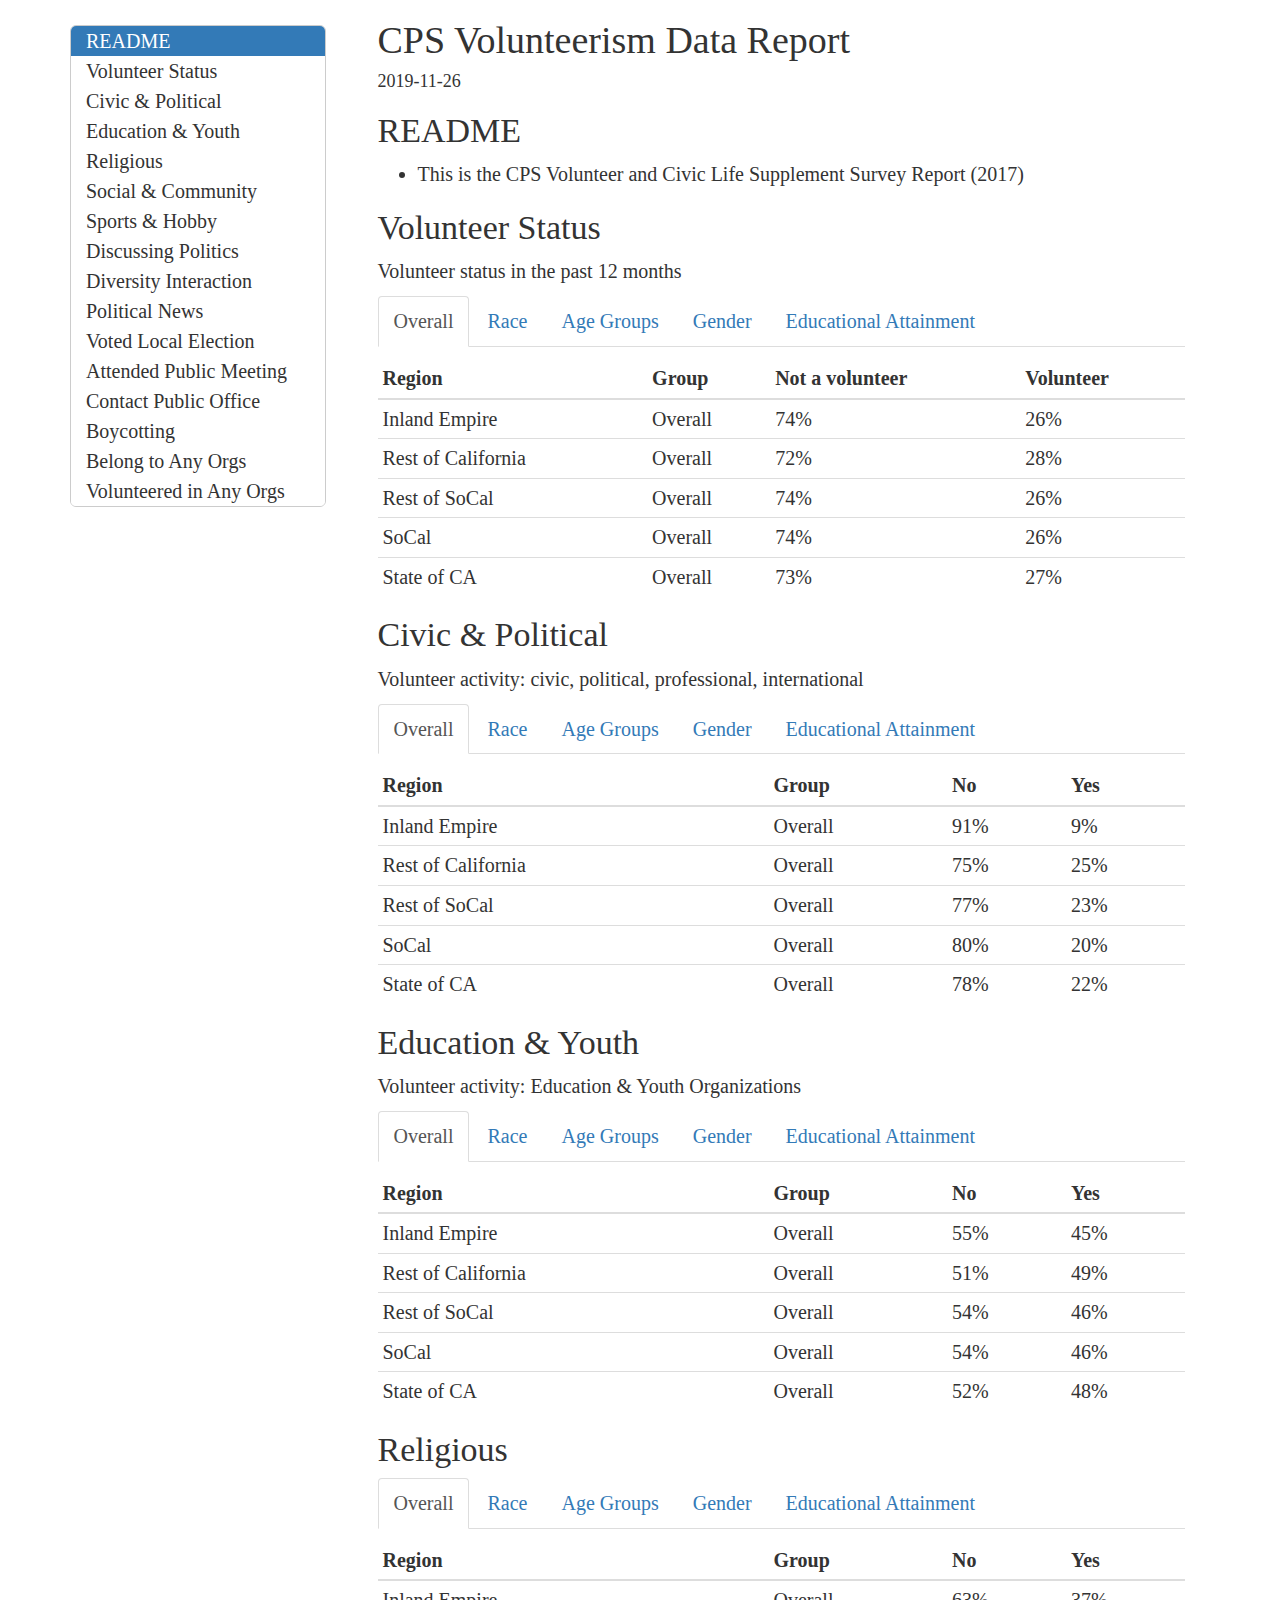
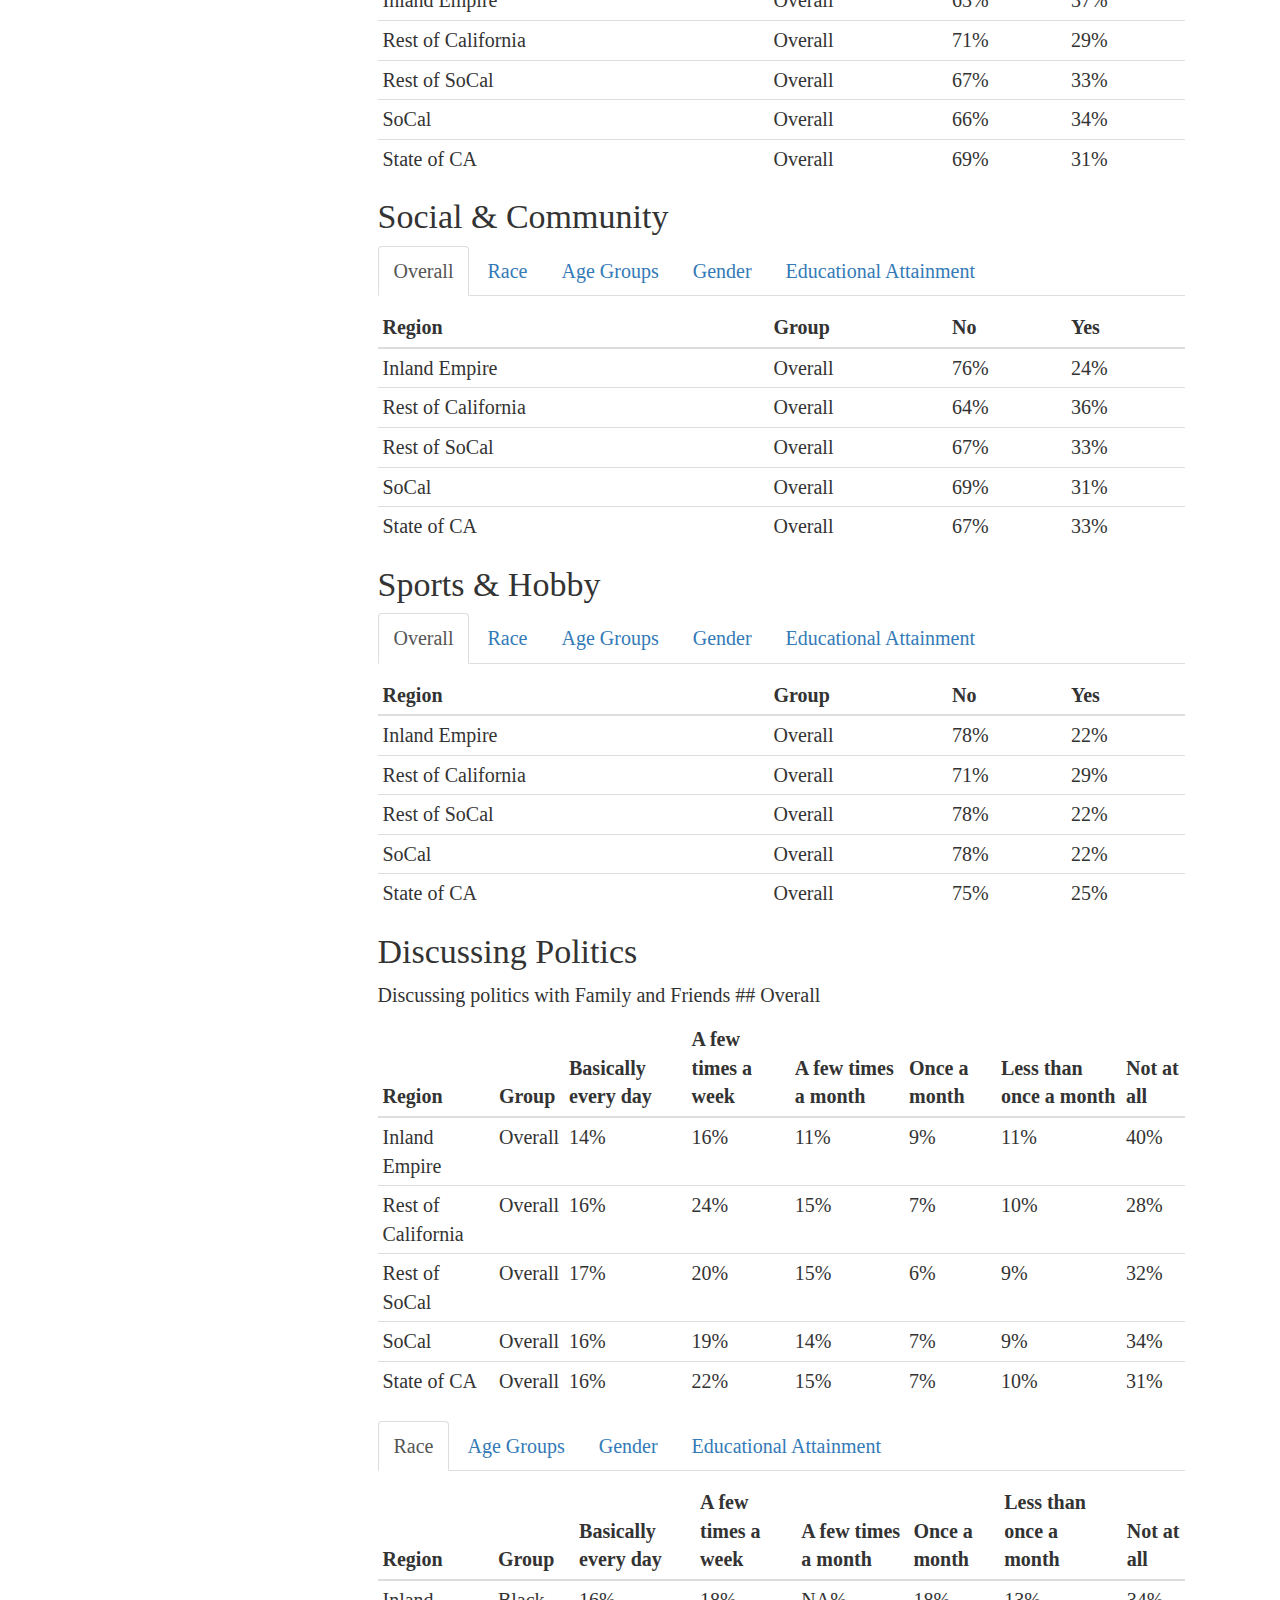
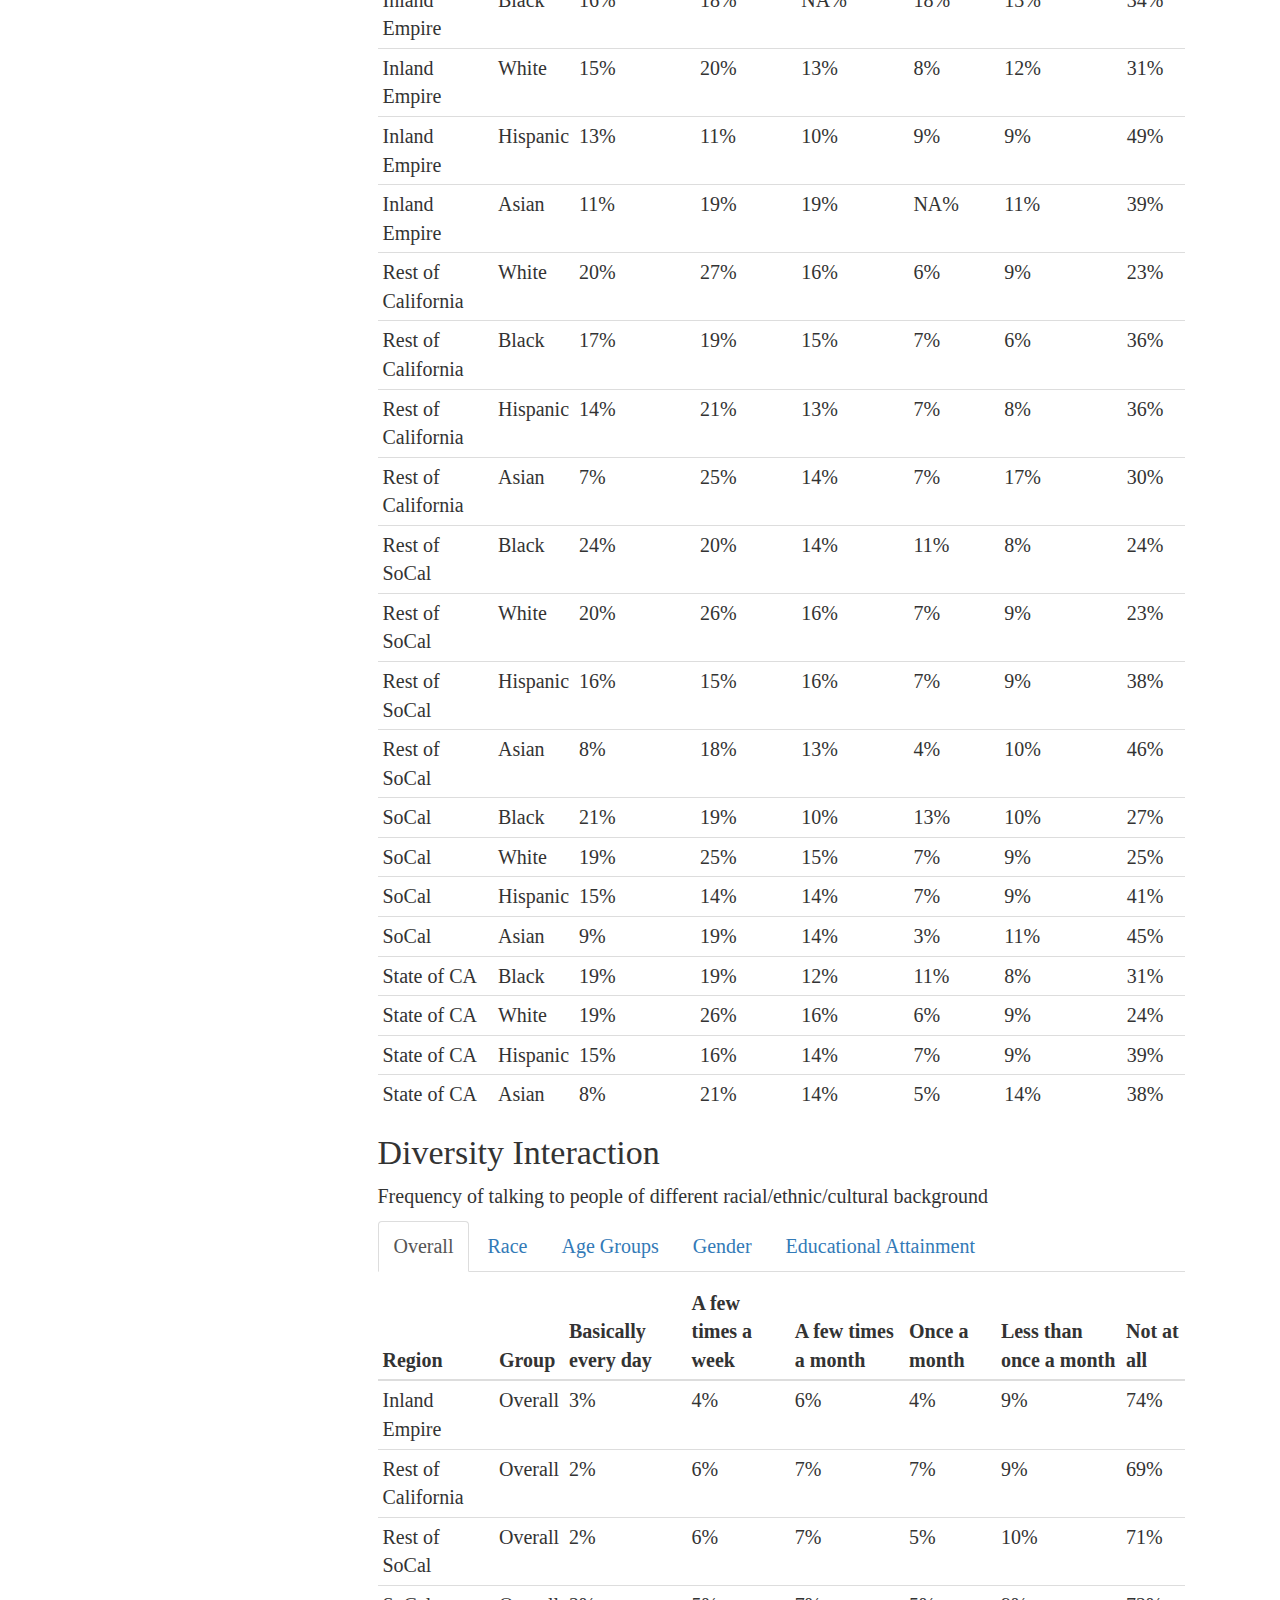
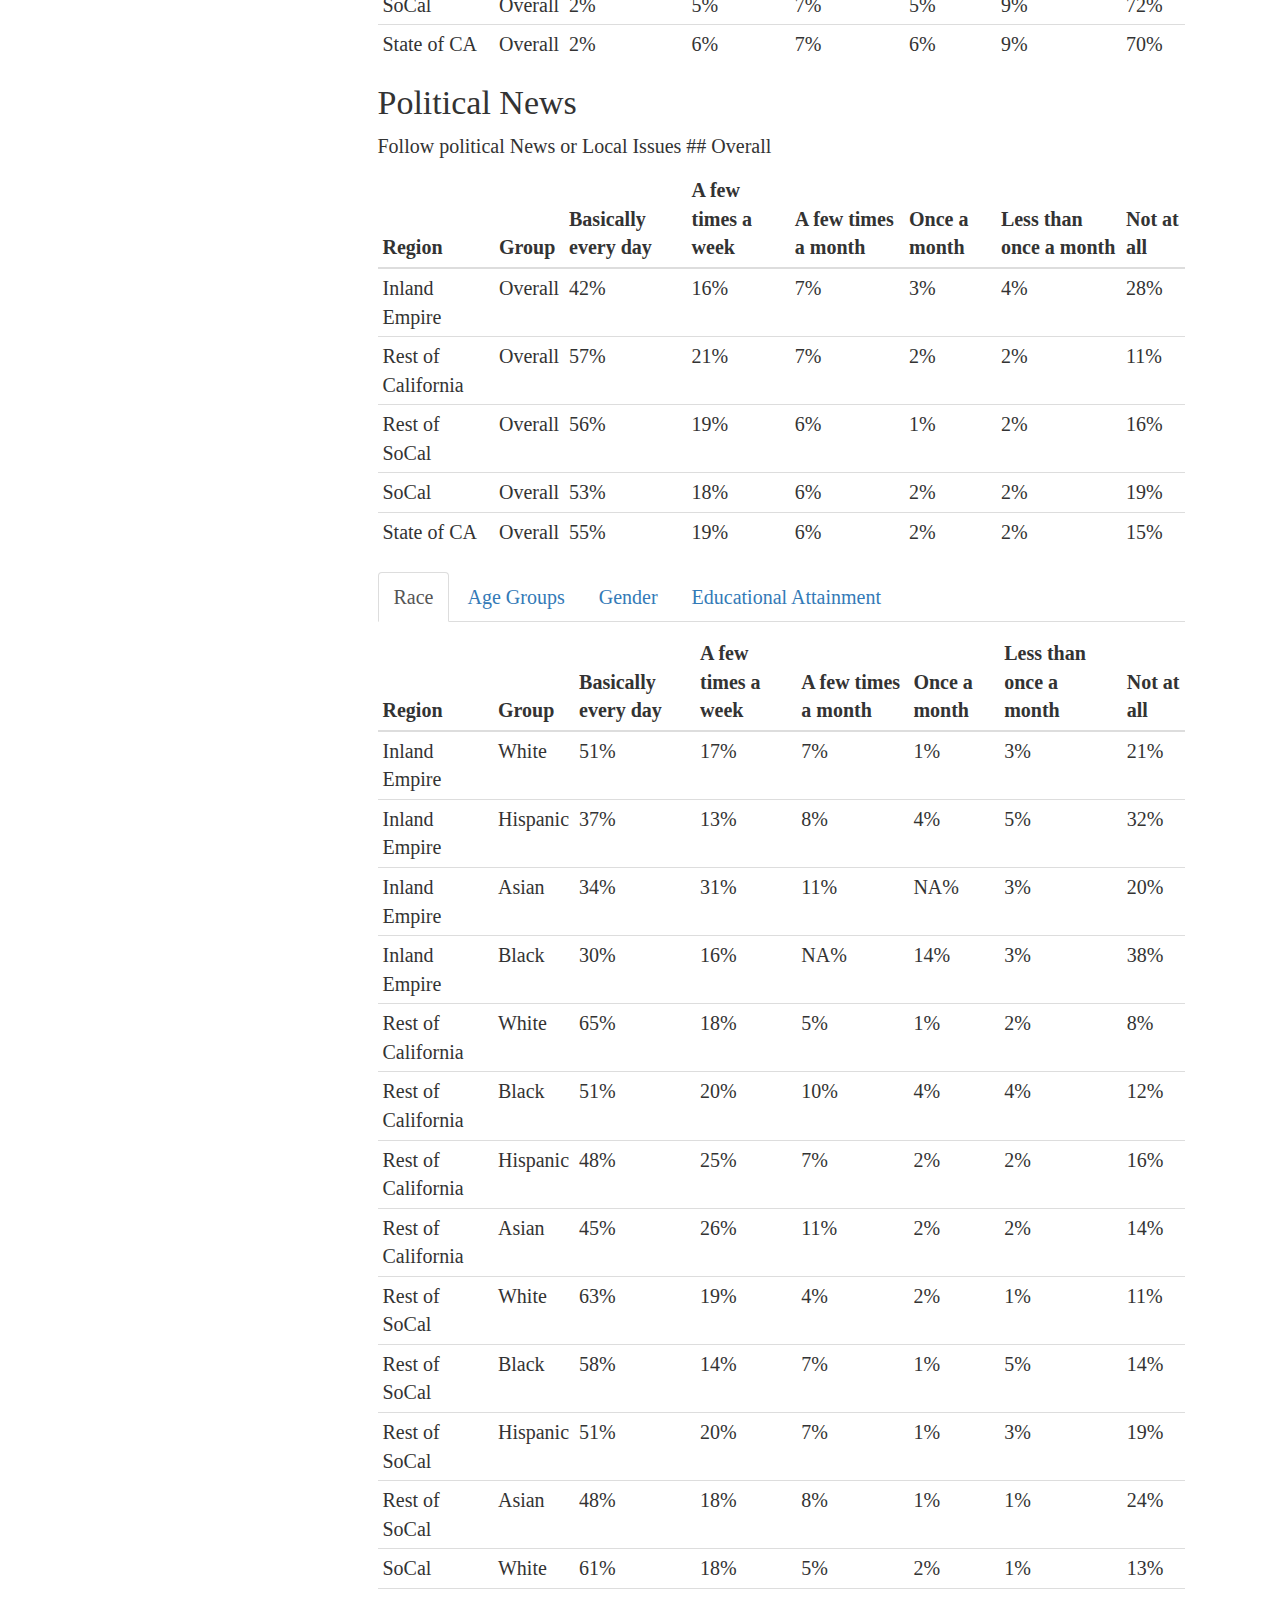
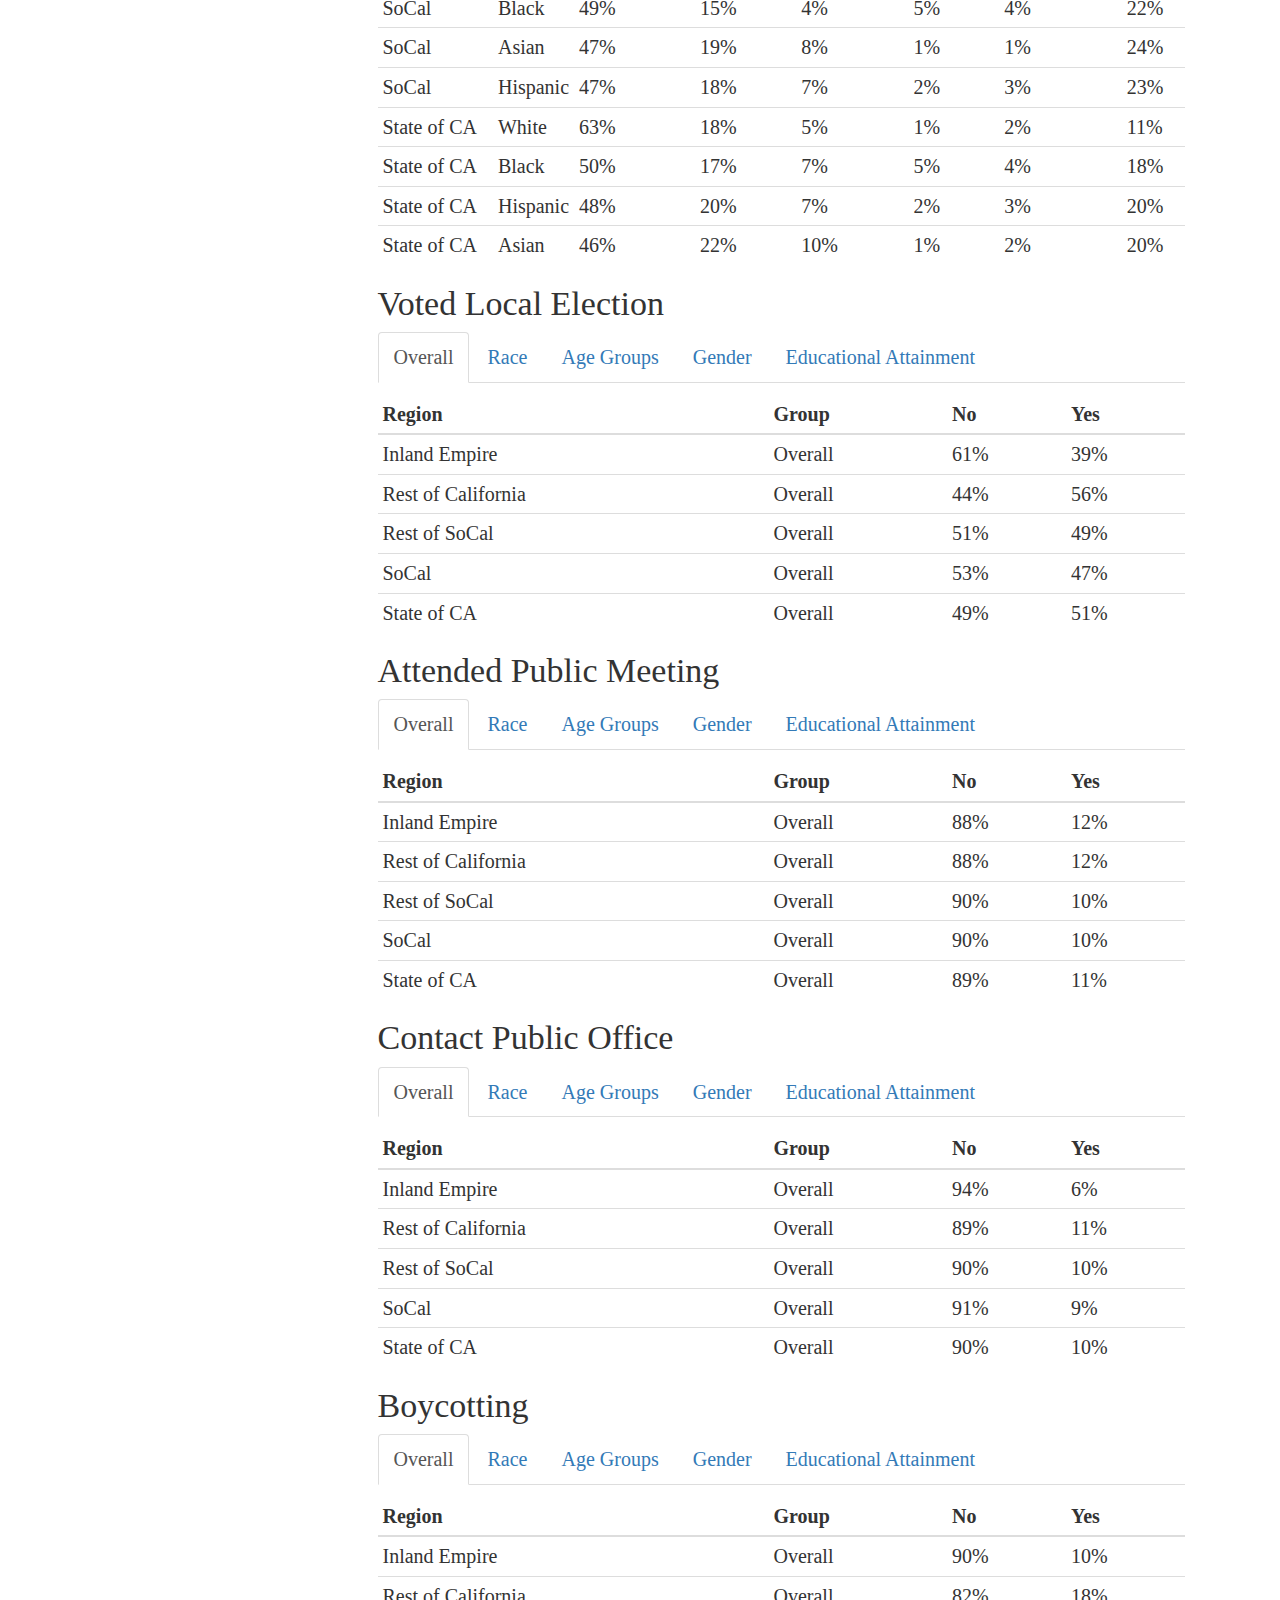
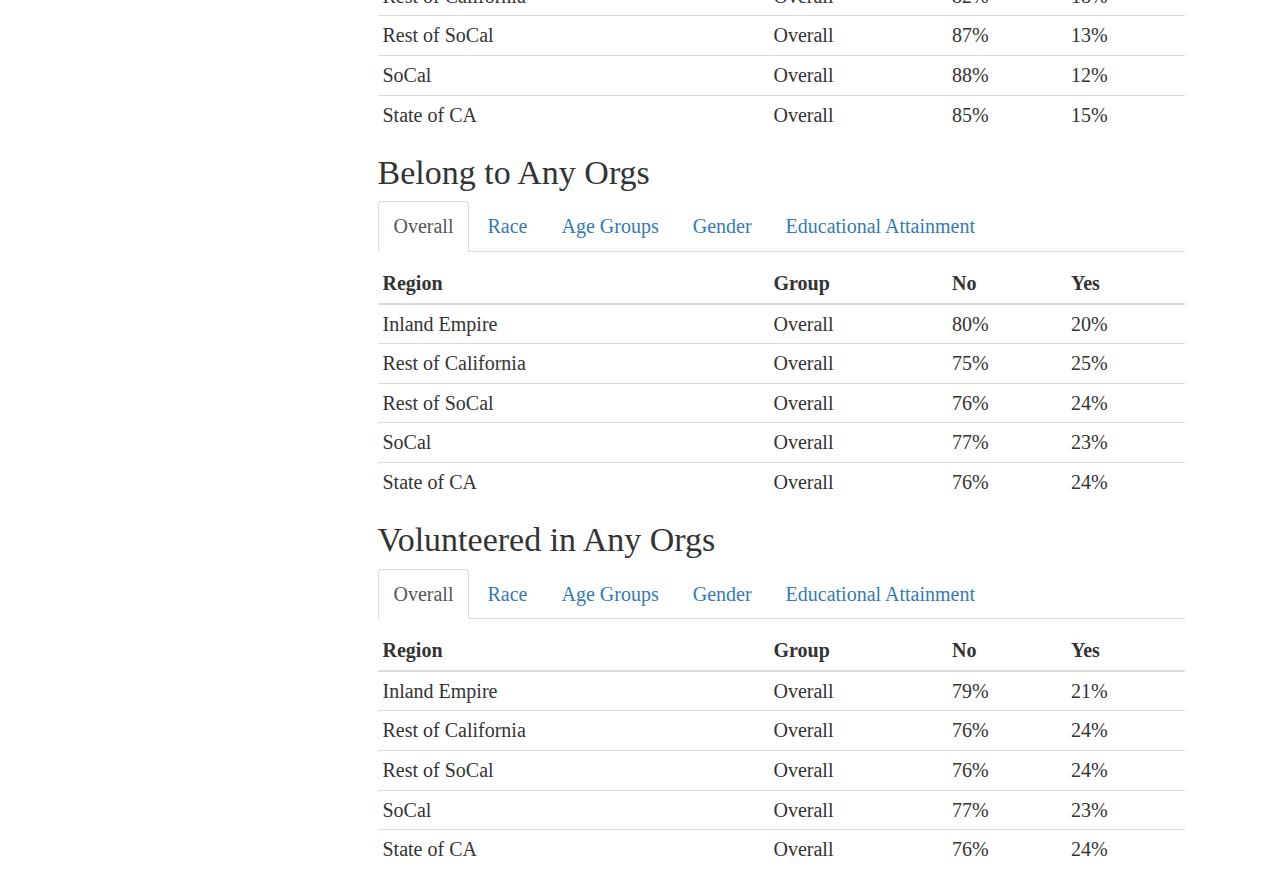
==== index.html @ f60b0f5c "testing to deploy html" ====
<!DOCTYPE html>

<html xmlns="http://www.w3.org/1999/xhtml">

<head>

<meta charset="utf-8" />
<meta http-equiv="Content-Type" content="text/html; charset=utf-8" />
<meta name="generator" content="pandoc" />
<meta http-equiv="X-UA-Compatible" content="IE=EDGE" />



<meta name="date" content="2019-11-26" />

<title>CPS Volunteerism Data Report</title>

<script src="[data-uri]"></script>
<meta name="viewport" content="width=device-width, initial-scale=1" />
<link href="data:text/css;charset=utf-8,html%7Bfont%2Dfamily%3Asans%2Dserif%3B%2Dwebkit%2Dtext%2Dsize%2Dadjust%3A100%25%3B%2Dms%2Dtext%2Dsize%2Dadjust%3A100%25%7Dbody%7Bmargin%3A0%7Darticle%2Caside%2Cdetails%2Cfigcaption%2Cfigure%2Cfooter%2Cheader%2Chgroup%2Cmain%2Cmenu%2Cnav%2Csection%2Csummary%7Bdisplay%3Ablock%7Daudio%2Ccanvas%2Cprogress%2Cvideo%7Bdisplay%3Ainline%2Dblock%3Bvertical%2Dalign%3Abaseline%7Daudio%3Anot%28%5Bcontrols%5D%29%7Bdisplay%3Anone%3Bheight%3A0%7D%5Bhidden%5D%2Ctemplate%7Bdisplay%3Anone%7Da%7Bbackground%2Dcolor%3Atransparent%7Da%3Aactive%2Ca%3Ahover%7Boutline%3A0%7Dabbr%5Btitle%5D%7Bborder%2Dbottom%3A1px%20dotted%7Db%2Cstrong%7Bfont%2Dweight%3A700%7Ddfn%7Bfont%2Dstyle%3Aitalic%7Dh1%7Bmargin%3A%2E67em%200%3Bfont%2Dsize%3A2em%7Dmark%7Bcolor%3A%23000%3Bbackground%3A%23ff0%7Dsmall%7Bfont%2Dsize%3A80%25%7Dsub%2Csup%7Bposition%3Arelative%3Bfont%2Dsize%3A75%25%3Bline%2Dheight%3A0%3Bvertical%2Dalign%3Abaseline%7Dsup%7Btop%3A%2D%2E5em%7Dsub%7Bbottom%3A%2D%2E25em%7Dimg%7Bborder%3A0%7Dsvg%3Anot%28%3Aroot%29%7Boverflow%3Ahidden%7Dfigure%7Bmargin%3A1em%2040px%7Dhr%7Bheight%3A0%3B%2Dwebkit%2Dbox%2Dsizing%3Acontent%2Dbox%3B%2Dmoz%2Dbox%2Dsizing%3Acontent%2Dbox%3Bbox%2Dsizing%3Acontent%2Dbox%7Dpre%7Boverflow%3Aauto%7Dcode%2Ckbd%2Cpre%2Csamp%7Bfont%2Dfamily%3Amonospace%2Cmonospace%3Bfont%2Dsize%3A1em%7Dbutton%2Cinput%2Coptgroup%2Cselect%2Ctextarea%7Bmargin%3A0%3Bfont%3Ainherit%3Bcolor%3Ainherit%7Dbutton%7Boverflow%3Avisible%7Dbutton%2Cselect%7Btext%2Dtransform%3Anone%7Dbutton%2Chtml%20input%5Btype%3Dbutton%5D%2Cinput%5Btype%3Dreset%5D%2Cinput%5Btype%3Dsubmit%5D%7B%2Dwebkit%2Dappearance%3Abutton%3Bcursor%3Apointer%7Dbutton%5Bdisabled%5D%2Chtml%20input%5Bdisabled%5D%7Bcursor%3Adefault%7Dbutton%3A%3A%2Dmoz%2Dfocus%2Dinner%2Cinput%3A%3A%2Dmoz%2Dfocus%2Dinner%7Bpadding%3A0%3Bborder%3A0%7Dinput%7Bline%2Dheight%3Anormal%7Dinput%5Btype%3Dcheckbox%5D%2Cinput%5Btype%3Dradio%5D%7B%2Dwebkit%2Dbox%2Dsizing%3Aborder%2Dbox%3B%2Dmoz%2Dbox%2Dsizing%3Aborder%2Dbox%3Bbox%2Dsizing%3Aborder%2Dbox%3Bpadding%3A0%7Dinput%5Btype%3Dnumber%5D%3A%3A%2Dwebkit%2Dinner%2Dspin%2Dbutton%2Cinput%5Btype%3Dnumber%5D%3A%3A%2Dwebkit%2Douter%2Dspin%2Dbutton%7Bheight%3Aauto%7Dinput%5Btype%3Dsearch%5D%7B%2Dwebkit%2Dbox%2Dsizing%3Acontent%2Dbox%3B%2Dmoz%2Dbox%2Dsizing%3Acontent%2Dbox%3Bbox%2Dsizing%3Acontent%2Dbox%3B%2Dwebkit%2Dappearance%3Atextfield%7Dinput%5Btype%3Dsearch%5D%3A%3A%2Dwebkit%2Dsearch%2Dcancel%2Dbutton%2Cinput%5Btype%3Dsearch%5D%3A%3A%2Dwebkit%2Dsearch%2Ddecoration%7B%2Dwebkit%2Dappearance%3Anone%7Dfieldset%7Bpadding%3A%2E35em%20%2E625em%20%2E75em%3Bmargin%3A0%202px%3Bborder%3A1px%20solid%20silver%7Dlegend%7Bpadding%3A0%3Bborder%3A0%7Dtextarea%7Boverflow%3Aauto%7Doptgroup%7Bfont%2Dweight%3A700%7Dtable%7Bborder%2Dspacing%3A0%3Bborder%2Dcollapse%3Acollapse%7Dtd%2Cth%7Bpadding%3A0%7D%40media%20print%7B%2A%2C%3Aafter%2C%3Abefore%7Bcolor%3A%23000%21important%3Btext%2Dshadow%3Anone%21important%3Bbackground%3A0%200%21important%3B%2Dwebkit%2Dbox%2Dshadow%3Anone%21important%3Bbox%2Dshadow%3Anone%21important%7Da%2Ca%3Avisited%7Btext%2Ddecoration%3Aunderline%7Da%5Bhref%5D%3Aafter%7Bcontent%3A%22%20%28%22%20attr%28href%29%20%22%29%22%7Dabbr%5Btitle%5D%3Aafter%7Bcontent%3A%22%20%28%22%20attr%28title%29%20%22%29%22%7Da%5Bhref%5E%3D%22javascript%3A%22%5D%3Aafter%2Ca%5Bhref%5E%3D%22%23%22%5D%3Aafter%7Bcontent%3A%22%22%7Dblockquote%2Cpre%7Bborder%3A1px%20solid%20%23999%3Bpage%2Dbreak%2Dinside%3Aavoid%7Dthead%7Bdisplay%3Atable%2Dheader%2Dgroup%7Dimg%2Ctr%7Bpage%2Dbreak%2Dinside%3Aavoid%7Dimg%7Bmax%2Dwidth%3A100%25%21important%7Dh2%2Ch3%2Cp%7Borphans%3A3%3Bwidows%3A3%7Dh2%2Ch3%7Bpage%2Dbreak%2Dafter%3Aavoid%7D%2Enavbar%7Bdisplay%3Anone%7D%2Ebtn%3E%2Ecaret%2C%2Edropup%3E%2Ebtn%3E%2Ecaret%7Bborder%2Dtop%2Dcolor%3A%23000%21important%7D%2Elabel%7Bborder%3A1px%20solid%20%23000%7D%2Etable%7Bborder%2Dcollapse%3Acollapse%21important%7D%2Etable%20td%2C%2Etable%20th%7Bbackground%2Dcolor%3A%23fff%21important%7D%2Etable%2Dbordered%20td%2C%2Etable%2Dbordered%20th%7Bborder%3A1px%20solid%20%23ddd%21important%7D%7D%40font%2Dface%7Bfont%2Dfamily%3A%27Glyphicons%20Halflings%27%3Bsrc%3Aurl%28data%3Aapplication%2Fvnd%2Ems%2Dfontobject%3Bbase64%2Cn04AAEFNAAACAAIABAAAAAAABQAAAAAAAAABAJABAAAEAExQAAAAAAAAAAIAAAAAAAAAAAEAAAAAAAAAJxJ%[base64]%2FSEdmjKHUbyow8ATBE40IvWA3vTu8LiABDQ%2BpexwUMcm1SMnNryctQSiI1K5ZnbOlXKmnVV5YvRe6RnNMFNCOs1KNVpn6yZhCJkRtVRNzEufeIq7HgSrcx4S8h%2Fv4vnrrKc6oCNxmSk2uKlZQHBii6iKFoH0746ThvkO1kJHlxjrkxs%2BLWORaDQBEtiYJIR5IB9Bi1UyL4Rmr0BNigNkMzlKQmnofBHviqVzUxwdMb3NdCn69hy%2BpRYVKGVS%2F1tnsqv4LL7wCCPZZAZPT4aCShHjHJVNuXbmMrY5LeQaGnvAkXlVrJgKRAUdFjrWEah9XebPeQMj7KS7DIBAFt8ycgC5PLGUOHSE3ErGZCiViNLL5ZARfywnCoZaKQCu6NuFX42AEeKtKUGnr%2FCm2Cy8tpFhBPMW5Fxi4Qm4TkDWh4IWFDClhU2hRWosUWqcKLlgyXB%2BlSHaWaHiWlBAR8SeSgSPCQxdVQgzUixWKSTrIQEbU94viDctkvX%2BVSjJuUmV8L4CXShI11esnp0pjWNZIyxKHS4wVQ2ime1P4RnhvGw0aDN1OLAXGERsB7buFpFGGBAre4QEQR0HOIO5oYH305G%2BKspT%2FFupEGGafCCwxSe6ZUa%2B073rXHnNdVXE6eWvibUS27XtRzkH838mYLMBmYysZTM0EM3A1fbpCBYFccN1B%2FEnCYu%2FTgCGmr7bMh8GfYL%2BBfcLvB0gRagC09w9elfldaIy%2FhNCBLRgBgtCC7jAF63wLSMAfbfAlEggYU0bUA7ACCJmTDpEmJtI78w4%2FBO7dN7JR7J7ZvbYaUbaILSQsRBiF3HGk5fEg6p9unwLvn98r%2BvnsV%2B372uf1xBLq4qU%2F45fTuqaAP%2BpssmCCCTF0mhEow8ZXZOS8D7Q85JsxZ%2BAzok7B7O%2Ff6J8AzYBySZQB%2FQHYUSA%2BEeQhEWiS6AIQzgcsDiER4MjgMBAWDV4AgQ3g1eBgIdweCQmCjJEMkJ%2BPKRWyFHHmg1Wi%2F6xzUgA0LREoKJChwnQa9B%2B5RQZRB3IlBlkAnxyQNaANwHMowzlYSMCBgnbpzvqpl0iTJNCQidDI9ZrSYNIRBhHtUa5YHMHxyGEik9hDE0AKj72AbTCaxtHPUaKZdAZSnQTyjGqGLsmBStCejApUhg4uBMU6mATujEl%2BKdDPbI6Ag4vLr%2BhjY6lbjBeoLKnZl0UZgRX8gTySOeynZVz1wOq7e1hFGYIq%2BMhrGxDLak0PrwYzSXtcuyhXEhwOYofiW%2BEcI%2Fjw8P6IY6ed%2BetAbuqKp5QIapT77LnAe505lMuqL79a0ut4rWexzFttsOsLDy7zvtQzcq3U1qabe7tB0wHWVXji%2BzDbo8x8HyIRUbXnwUcklFv51fvTymiV%2BMXLSmGH9d9%2BaXpD5X6lao41anWGig7IwIdnoBY2ht%2FpO9mClLo4NdXHAsefqWUKlXJkbqPOFhMoR4aiA1BXqhRNbB2Xwi%2B7u%2FjpAoOpKJ0UX24EsrzMfHXViakCNcKjBxuQX8BO0ZqjJ3xXzf%2B61t2VXOSgJ8xu65QKgtN6FibPmPYsXbJRHHqbgATcSZxBqGiDiU4NNNsYBsKD0MIP%2FOfKnlk%2FLkaid%[base64]%2FgFtuW0wR4cgd%2BZKesSV7QkNE2kw6AV4hoIuC02LGmTomyf8PiO6CZzOTLTPQ%2BHW06H%2Btx%2BbQ8LmDYg1pTFrp2oJXgkZTyeRJZM0C8aE2LpFrNVDuhARsN543%2FFV6klQ6Tv1OoZGXLv0igKrl%2FCmJxRmX7JJbJ998VSIPQRyDBICzl4JJlYHbdql30NvYcOuZ7a10uWRrgoieOdgIm4rlq6vNOQBuqESLbXG5lzdJGHw2m0sDYmODXbYGTfSTGRKpssTO95fothJCjUGQgEL4yKoGAF%2F0SrpUDNn8CBgBcSDQByAeNkCXp4S4Ro2Xh4OeaGRgR66PVOsU8bc6TR5%[base64]%2F1SgRCJ1dk4UdBT7OoyuNgLs0oCd8RnrEIb6QdMxT2QjD4zMrJkfgx5aDMcA4orsTtKCqWb%2FVeyceqa5OGSmB28YwH4rFbkQaLoUN8OQQYnD3w2eXpI4ScQfbCUZiJ4yMOIKLyyTc7BQ4uXUw6Ee6%2FxM%2B4Y67ngNBknxIPwuppgIhFcwJyr6EIj%2BLzNj%2FmfR2vhhRlx0BILZoAYruF0caWQ7YxO66UmeguDREAFHYuC7HJviRgVO6ruJH59h%2FC%2FPkgSle8xNzZJULLWq9JMDTE2fjGE146a1Us6PZDGYle6ldWRqn%2FpdpgHKNGrGIdkRK%2BKPETT9nKT6kLyDI8xd9A1FgWmXWRAIHwZ37WyZHOVyCadJEmMVz0MadMjDrPho%2BEIochkVC2xgGiwwsQ6DMv2P7UXqT4x7CdcYGId2BJQQa85EQKmCmwcRejQ9Bm4oATENFPkxPXILHpMPUyWTI5rjNOsIlmEeMbcOCEqInpXACYQ9DDxmFo9vcmsDblcMtg4tqBerNngkIKaFJmrQAPnq1dEzsMXcwjcHdfdCibcAxxA%2Bq%2Fj9m3LM%2FO7WJka4tSidVCjsvo2lQ%2F2ewyoYyXwAYyr2PlRoR5MpgVmSUIrM3PQxXPbgjBOaDQFIyFMJvx3Pc5RSYj12ySVF9fwFPQu2e2KWVoL9q3Ayv3IzpGHUdvdPdrNUdicjsTQ2ISy7QU3DrEytIjvbzJnAkmANXjAFERA0MUoPF3%2F5KFmW14bBNOhwircYgMqoDpUMcDtCmBE82QM2YtdjVLB4kBuKho%2FbcwQdeboqfQartuU3CsCf%2BcXkgYAqp%2F0Ee3RorAZt0AvvOCSI4JICIlGlsV0bsSid%2FNIEALAAzb6HAgyWHBps6xAOwkJIGcB82CxRQq4sJf3FzA70A%2BTRqcqjEMETCoez3mkPcpnoALs0ugJY8kQwrC%[base64]%2FWDHA60cYFaI%2FPjpzquUqdaYGcIq%2BmLez3WLFFCtNBN2QJcrlcoELgiPku5R5dSlJFaCEqEZle1AQzAKC%2B1SotMcBNyQUFuRHRF6OlimSBgjZeTBCwLyc6A%2BP%2FoFRchXTz5ADknYJHxzrJ5pGuIKRQISU6WyKTBBjD8WozmVYWIsto1AS5rxzKlvJu4E%2FvwOiKxRtCWsDM%2BeTHUrmwrCK5BIfMzGkD%2B0Fk5LzBs0jMYXktNDblB06LMNJ09U8pzSLmo14MS0OMjcdrZ31pyQqxJJpRImlSvfYAK8inkYU52QY2FPEVsjoWewpwhRp5yAuNpkqhdb7ku9Seefl2D0B8SMTFD90xi4CSOwwZy9IKkpMtI3FmFUg3%2FkFutpQGNc3pCR7gvC4sgwbupDu3DyEN%2BW6YGLNM21jpB49irxy9BSlHrVDlnihGKHwPrbVFtc%2Bh1rVQKZduxIyojccZIIcOCmhEnC7UkY68WXKQgLi2JCDQkQWJRQuk60hZp0D3rtCTINSeY9Ej2kIKYfGxwOs4j9qMM7fYZiipzgcf7TamnehqdhsiMiCawXnz4xAbyCkLAx5EGbo3Ax1u3dUIKnTxIaxwQTHehPl3V491H0%2BbC5zgpGz7Io%2BmjdhKlPJ01EeMpM7UsRJMi1nGjmJg35i6bQBAAxjO%2FENJubU2mg3ONySEoWklCwdABETcs7ck3jgiuU9pcKKpbgn%2B3YlzV1FzIkB6pmEDOSSyDfPPlQskznctFji0kpgZjW5RZe6x9kYT4KJcXg0bNiCyif%2BpZACCyRMmYsfiKmN9tSO65F0R2OO6ytlEhY5Sj6uRKfFxw0ijJaAx%2Fk3QgnAFSq27%2F2i4GEBA%2BUvTJKK%2F9eISNvG46Em5RZfjTYLdeD8kdXHyrwId%2FDQZUaMCY4gGbke2C8vfjgV%2FY9kkRQOJIn%2FxM9INZSpiBnqX0Q9GlQPpPKAyO5y%2BW5NMPSRdBCUlmuxl40ZfMCnf2Cp044uI9WLFtCi4YVxKjuRCOBWIb4XbIsGdbo4qtMQnNOQz4XDSui7W%2FN6l54qOynCqD3DpWQ%2BmpD7C40D8BZEWGJX3tlAaZBMj1yjvDYKwCJBa201u6nBKE5UE%2B7QSEhCwrXfbRZylAaAkplhBWX50dumrElePyNMRYUrC99UmcSSNgImhFhDI4BXjMtiqkgizUGCrZ8iwFxU6fQ8GEHCFdLewwxYWxgScAYMdMLmcZR6b7rZl95eQVDGVoUKcRMM1ixXQtXNkBETZkVVPg8LoSrdetHzkuM7DjZRHP02tCxA1fmkXKF3VzfN1pc1cv%2F8lbTIkkYpqKM9VOhp65ktYk%2BQ46myFWBapDfyWUCnsnI00QTBQmuFjMZTcd0V2NQ768Fhpby04k2IzNR1wKabuGJqYWwSly6ocMFGTeeI%2BejsWDYgEvr66QgqdcIbFYDNgsm0x9UHY6SCd5%2B7tpsLpKdvhahIDyYmEJQCqMqtCF6UlrE5GXRmbu%[base64]%2FiOmsLtHSWNUWEGk9hScMPShasUA1AcHOtRZlqMeQ0OzYS9vQvYUjOLrzP07BUAFikcJNMi7gIxEw4pL1G54TcmmmoAQ5s7TGWErJZ2Io4yQ0ljRYhL8H5e62oDtLF8aDpnIvZ5R3GWJyAugdiiJW9hQAVTsnCBHhwu7rkBlBX6r3b7ejEY0k5GGeyKv66v%2B6dg7mcJTrWHbtMywbedYqCQ0FPwoytmSWsL8WTtChZCKKzEF7vP6De4x2BJkkniMgSdWhbeBSLtJZR9CTHetK1xb34AYIJ37OegYIoPVbXgJ%2FqDQK%2BbfCtxQRVKQu77WzOoM6SGL7MaZwCGJVk46aImai9fmam%2BWpHG%2B0BtQPWUgZ7RIAlPq6lkECUhZQ2gqWkMYKcYMYaIc4gYCDFHYa2d1nzp3%2BJ1eCBay8IYZ0wQRKGAqvCuZ%2FUgbQPyllosq%2BXtfKIZOzmeJqRazpmmoP%2F76YfkjzV2NlXTDSBYB04SVlNQsFTbGPk1t%2FI4Jktu0XSgifO2ozFOiwd%2F0SssJDn0dn4xqk4GDTTKX73%2FwQyBLdqgJ%2BWx6AQaba3BA9CKEzjtQYIfAsiYamapq80LAamYjinlKXUkxdpIDk0puXUEYzSalfRibAeDAKpNiqQ0FTwoxuGYzRnisyTotdVTclis1LHRQCy%2FqqL8oUaQzWRxilq5Mi0IJGtMY02cGLD69vGjkj3p6pGePKI8bkBv5evq8SjjyU04vJR2cQXQwSJyoinDsUJHCQ50jrFTT7yRdbdYQMB3MYCb6uBzJ9ewhXYPAIZSXfeEQBZZ3GPN3Nbhh%2FwkvAJLXnQMdi5NYYZ5GHE400GS5rXkOZSQsdZgIbzRnF9ueLnsfQ47wHAsirITnTlkCcuWWIUhJSbpM3wWhXNHvt2xUsKKMpdBSbJnBMcihkoDqAd1Zml%2FR4yrzow1Q2A5G%2Bkzo%2FRhRxQS2lCSDRV8LlYLBOOoo1bF4jwJAwKMK1tWLHlu9i0j4Ig8qVm6wE1DxXwAwQwsaBWUg2pOOol2dHxyt6npwJEdLDDVYyRc2D0HbcbLUJQj8gPevQBUBOUHXPrsAPBERICpnYESeu2OHotpXQxRGlCCtLdIsu23MhZVEoJg8Qumj%2FUMMc34IBqTKLDTp76WzL%2FdMjCxK7MjhiGjeYAC%2Fkj%2FjY%2FRde7hpSM1xChrog6yZ7OWTuD56xBJnGFE%2BpT2ElSyCnJcwVzCjkqeNLfMEJqKW0G7OFIp0G%2B9mh50I9o8k1tpCY0xYqFNIALgIfc2me4n1bmJnRZ89oepgLPT0NTMLNZsvSCZAc3TXaNB07vail36%2FdBySis4m9%2FDR8izaLJW6bWCkVgm5T%2Bius3ZXq4xI%2BGnbveLbdRwF2mNtsrE0JjYc1AXknCOrLSu7Te%2Fr4dPYMCl5qtiHNTn%2BTPbh1jCBHH%2BdMJNhwNgs3nT%2BOhQoQ0vYif56BMG6WowAcHR3DjQolxLzyVekHj00PBAaW7IIAF1EF%2BuRIWyXjQMAs2chdpaKPNaB%2BkSezYt0%2BCA04sOg5vx8Fr7Ofa9sUv87h7SLAUFSzbetCCZ9pmyLt6l6%2FTzoA1%2FZBG9bIUVHLAbi%2FkdBFgYGyGwRQGBpkqCEg2ah9UD6EedEcEL3j4y0BQQCiExEnocA3SZboh%2Bepgd3YsOkHskZwPuQ5OoyA0fTA5AXrHcUOQF%2BzkJHIA7PwCDk1gGVmGUZSSoPhNf%2BTklauz98QofOlCIQ%2FtCD4dosHYPqtPCXB3agggQQIqQJsSkB%2Bqn0rkQ1toJjON%2FOtCIB9RYv3PqRA4C4U68ZMlZn6BdgEvi2ziU%2BTQ6NIw3ej%2BAtDwMGEZk7e2IjxUWKdAxyaw9OCwSmeADTPPleyk6UhGDNXQb%2B%2BW6Uk4q6F7%2Frg6WVTo82IoCxSIsFDrav4EPHphD3u4hR53WKVvYZUwNCCeM4PMBWzK%2BEfIthZOkuAwPo5C5jgoZgn6dUdvx5rIDmd58cXXdKNfw3l%2BwM2UjgrDJeQHhbD7HW2QDoZMCujgIUkk5Fg8VCsdyjOtnGRx8wgKRPZN5dR0zPUyfGZFVihbFRniXZFOZGKPnEQzU3AnD1KfR6weHW2XS6KbPJxUkOTZsAB9vTVp3Le1F8q5l%2BDMcLiIq78jxAImD2pGFw0VHfRatScGlK6SMu8leTmhUSMy8Uhdd6xBiH3Gdman4tjQGLboJfqz6fL2WKHTmrfsKZRYX6BTDjDldKMosaSTLdQS7oDisJNqAUhw1PfTlnacCO8vl8706Km1FROgLDmudzxg%2BEWTiArtHgLsRrAXYWdB0NmToNCJdKm0KWycZQqb%2BMw76Qy29iQ5up%2FX7oyw8QZ75kP5F6iJAJz6KCmqxz8fEa%2FxnsMYcIO%2FvEkGRuMckhr4rIeLrKaXnmIzlNLxbFspOphkcnJdnz%2FChp%2FVlpj2P7jJQmQRwGnltkTV5dbF9fE3%2FfxoSqTROgq9wFUlbuYzYcasE0ouzBo%2BdDCDzxKAfhbAZYxQiHrLzV2iVexnDX%2FQnT1fsT%2Fxuhu1ui5qIytgbGmRoQkeQooO8eJNNZsf0iALur8QxZFH0nCMnjerYQqG1pIfjyVZWxhVRznmmfLG00BcBWJE6hzQWRyFknuJnXuk8A5FRDCulwrWASSNoBtR%2BCtGdkPwYN2o7DOw%2FVGlCZPusRBFXODQdUM5zeHDIVuAJBLqbO%2Ff9Qua%2BpDqEPk230Sob9lEZ8BHiCorjVghuI0lI4JDgHGRDD%2FprQ84B1pVGkIpVUAHCG%2Biz3Bn3qm2AVrYcYWhock4jso5%2BJ7HfHVj4WMIQdGctq3psBCVVzupQOEioBGA2Bk%2BUILT7%2BVoX5mdxxA5fS42gISQVi%2FHTzrgMxu0fY6hE1ocUwwbsbWcezrY2n6S8%2F6cxXkOH4prpmPuFoikTzY7T85C4T2XYlbxLglSv2uLCgFv8Quk%2FwdesUdWPeHYIH0R729JIisN9Apdd4eB10aqwXrPt%2BSu9mA8k8n1sjMwnfsfF2j3jMUzXepSHmZ%2FBfqXvzgUNQQWOXO8YEuFBh4QTYCkOAPxywpYu1VxiDyJmKVcmJPGWk%2Fgc3Pov02StyYDahwmzw3E1gYC9wkupyWfDqDSUMpCTH5e5N8B%2F%2FlHiMuIkTNw4USHrJU67bjXGqNav6PBuQSoqTxc8avHoGmvqNtXzIaoyMIQIiiUHIM64cXieouplhNYln7qgc4wBVAYR104kO%2BCvKqsg4yIUlFNThVUAKZxZt1XA34h3TCUUiXVkZ0w8Hh2R0Z5L0b4LZvPd%2Fp1gi%2F07h8qfwHrByuSxglc9cI4QIg2oqvC%2Fqm0i7tjPLTgDhoWTAKDO2ONW5oe%2B%2FeKB9vZB8K6C25yCZ9RFVMnb6NRdRjyVK57CHHSkJBfnM2%2Fj4ODUwRkqrtBBCrDsDpt8jhZdXoy%2F1BCqw3sSGhgGGy0a5Jw6BP%2FTExoCmNFYjZl248A0osgPyGEmRA%2BfAsqPVaNAfytu0vuQJ7rk3J4kTDTR2AlCHJ5cls26opZM4w3jMULh2YXKpcqGBtuleAlOZnaZGbD6DHzMd6i2oFeJ8z9XYmalg1Szd%2FocZDc1C7Y6vcALJz2lYnTXiWEr2wawtoR4g3jvWUU2Ngjd1cewtFzEvM1NiHZPeLlIXFbBPawxNgMwwAlyNSuGF3zizVeOoC9bag1qRAQKQE%2FEZBWC2J8mnXAN2aTBboZ7HewnObE8CwROudZHmUM5oZ%2FUgd%2FJZQK8lvAm43uDRAbyW8gZ%2BZGq0EVerVGUKUSm%2FIdn8AQHdR4m7bue88WBwft9mSCeMOt1ncBwziOmJYI2ZR7ewNMPiCugmSsE4EyQ%2BQATJG6qORMGd4snEzc6B4shPIo4G1T7PgSm8PY5eUkPdF8JZ0VBtadbHXoJgnEhZQaODPj2gpODKJY5Yp4DOsLBFxWbvXN755KWylJm%2BoOd4zEL9Hpubuy2gyyfxh8oEfFutnYWdfB8PdESLWYvSqbElP9qo3u6KTmkhoacDauMNNjj0oy40DFV7Ql0aZj77xfGl7TJNHnIwgqOkenruYYNo6h724%2BzUQ7%2BvkCpZB%2BpGA562hYQiDxHVWOq0oDQl%2FQsoiY%2BcuI7iWq%2FZIBtHcXJ7kks%2Bh2fCNUPA82BzjnqktNts%2BRLdk1VSu%2BtqEn7QZCCsvEqk6FkfiOYkrsw092J8jsfIuEKypNjLxrKA9kiA19mxBD2suxQKCzwXGws7kEJvlhUiV9tArLIdZW0IORcxEzdzKmjtFhsjKy%2F44XYXdI5noQoRcvjZ1RMPACRqYg2V1%2BOwOepcOknRLLFdYgTkT5UApt%2FJhLM3jeFYprZV%2BZow2g8fP%2BU68hkKFWJj2yBbKqsrp25xkZX1DAjUw52IMYWaOhab8Kp05VrdNftqwRrymWF4OQSjbdfzmRZirK8FMJELEgER2PHjEAN9pGfLhCUiTJFbd5LBkOBMaxLr%2FA1SY9dXFz4RjzoU9ExfJCmx%2FI9FKEGT3n2cmzl2X42L3Jh%2BAbQq6sA%2BSs1kitoa4TAYgKHaoybHUDJ51oETdeI%2F9ThSmjWGkyLi5QAGWhL0BG1UsTyRGRJOldKBrYJeB8ljLJHfATWTEQBXBDnQexOHTB%2BUn44zExFE4vLytcu5NwpWrUxO%2F0ZICUGM7hGABXym0V6ZvDST0E370St9MIWQOTWngeoQHUTdCJUP04spMBMS8LSker9cReVQkULFDIZDFPrhTzBl6sed9wcZQTbL%2BBDqMyaN3RJPh%2Fanbx%2BIv%2BqgQdAa3M9Z5JmvYlh4qop%2BHo1F1W5gbOE9YKLgAnWytXElU4G8GtW47lhgFE6gaSs%2Bgs37sFvi0PPVvA5dnCBgILTwoKd%2F%2BDoL9F6inlM7H4rOTzD79KJgKlZO%2FZgt22UsKhrAaXU5ZcLrAglTVKJEmNJvORGN1vqrcfSMizfpsgbIe9zno%2BgBoKVXgIL%2FVI8dB1O5o%2FR3Suez%2FgD7M781ShjKpIIORM%2FnxG%2BjjhhgPwsn2IoXsPGPqYHXA63zJ07M2GPEykQwJBYLK808qYxuIew4frk52nhCsnCYmXiR6CuapvE1IwRB4%2FQftDbEn%2BAucIr1oxrLabRj9q4ae0%2BfXkHnteAJwXRbVkR0mctVSwEbqhJiMSZUp9DNbEDMmjX22m3ABpkrPQQTP3S1sib5pD2VRKRd%2BeNAjLYyT0hGrdjWJZy24OYXRoWQAIhGBZRxuBFMjjZQhpgrWo8SiFYbojcHO8V5DyscJpLTHyx9Fimassyo5U6WNtquUMYgccaHY5amgR3PQzq3ToNM5ABnoB9kuxsebqmYZm0R9qxJbFXCQ1UPyFIbxoUraTJFDpCk0Wk9GaYJKz%2F6oHwEP0Q14lMtlddQsOAU9zlYdMVHiT7RQP3XCmWYDcHCGbVRHGnHuwzScA0BaSBOGkz3lM8CArjrBsyEoV6Ys4qgDK3ykQQPZ3hCRGNXQTNNXbEb6tDiTDLKOyMzRhCFT%2BmAUmiYbV3YQVqFVp9dorv%2BTsLeCykS2b5yyu8AV7IS9cxcL8z4Kfwp%2BxJyYLv1OsxQCZwTB4a8BZ%2F5EdxTBJthApqyfd9u3ifr%2FWILTqq5VqgwMT9SOxbSGWLQJUUWCVi4k9tho9nEsbUh7U6NUsLmkYFXOhZ0kmamaJLRNJzSj%2Fqn4Mso6zb6iLLBXoaZ6AqeWCjHQm2lztnejYYM2eubnpBdKVLORZhudH3JF1waBJKA9%2BW8EhMj3Kzf0L4vi4k6RoHh3Z5YgmSZmk6ns4fjScjAoL8GoOECgqgYEBYUGFVO4FUv4%2FYtowhEmTs0vrvlD%2FCrisnoBNDAcUi%2FteY7OctFlmARQzjOItrrlKuPO6E2Ox93L4O%2F4DcgV%2FdZ7qR3VBwVQxP1GCieA4RIpweYJ5FoYrHxqRBdJjnqbsikA2Ictbb8vE1GYIo9dacK0REgDX4smy6GAkxlH1yCGGsk%2BtgiDhNKuKu3yNrMdxafmKTF632F8Vx4BNK57GvlFisrkjN9WDAtjsWA0ENT2e2nETUb%2Fn7qwhvGnrHuf5bX6Vh%2Fn3xffU3PeHdR%2BFA92i6ufT3AlyAREoNDh6chiMWTvjKjHDeRhOa9YkOQRq1vQXEMppAQVwHCuIcV2g5rBn6GmZZpTR7vnSD6ZmhdSl176gqKTXu5E%2BYbfL0adwNtHP7dT7t7b46DVZIkzaRJOM%2BS6KcrzYVg%2BT3wSRFRQashjfU18NutrKa%2F7PXbtuJvpIjbgPeqd%2BpjmRw6YKpnANFSQcpzTZgpSNJ6J7uiagAbir%2F8tNXJ%2FOsOnRh6iuIexxrmkIneAgz8QoLmiaJ8sLQrELVK2yn3wOHp57BAZJhDZjTBzyoRAuuZ4eoxHruY1pSb7qq79cIeAdOwin4GdgMeIMHeG%2BFZWYaiUQQyC5b50zKjYw97dFjAeY2I4Bnl105Iku1y0lMA1ZHolLx19uZnRdILcXKlZGQx%2FGdEqSsMRU1BIrFqRcV1qQOOHyxOLXEGcbRtAEsuAC2V4K3p5mFJ22IDWaEkk9ttf5Izb2LkD1MnrSwztXmmD%2FQi%2FEmVEFBfiKGmftsPwVaIoZanlKndMZsIBOskFYpDOq3QUs9aSbAAtL5Dbokus2G4%2FasthNMK5UQKCOhU97oaOYNGsTah%2BjfCKsZnTRn5TbhFX8ghg8CBYt%2FBjeYYYUrtUZ5jVij%2Fop7V5SsbA4mYTOwZ46hqdpbB6Qvq3AS2HHNkC15pTDIcDNGsMPXaBidXYPHc6PJAkRh29Vx8KcgX46LoUQBhRM%2B3SW6Opll%2FwgxxsPgKJKzr5QCmwkUxNbeg6Wj34SUnEzOemSuvS2OetRCO8Tyy%2BQbSKVJcqkia%2BGvDefFwMOmgnD7h81TUtMn%2BmRpyJJ349HhAnoWFTejhpYTL9G8N2nVg1qkXBeoS9Nw2fB27t7trm7d%2FQK7Cr4uoCeOQ7%2F8JfKT77KiDzLImESHw%2F0wf73QeHu74hxv7uihi4fTX%2BXEwAyQG3264dwv17aJ5N335Vt9sdrAXhPOAv8JFvzqyYXwfx8WYJaef1gMl98JRFyl5Mv5Uo%2FoVH5ww5OzLFsiTPDns7fS6EURSSWd%2F92BxMYQ8sBaH%2Bj%2BwthQPdVgDGpTfi%2BJQIWMD8xKqULliRH01rTeyF8x8q%2FGBEEEBrAJMPf25UQwi0b8tmqRXY7kIvNkzrkvRWLnxoGYEJsz8u4oOyMp8cHyaybb1HdMCaLApUE%2B%2F7xLIZGP6H9xuSEXp1zLIdjk5nBaMuV%2FyTDRRP8Y2ww5RO6d2D94o%2B6ucWIqUAvgHIHXhZsmDhjVLczmZ3ca0Cb3PpKwt2UtHVQ0BgFJsqqTsnzZPlKahRUkEu4qmkJt%2Bkqdae76ViWe3STan69yaF9%2BfESD2lcQshLHWVu4ovItXxO69bqC5p1nZLvI8NdQB9s9UNaJGlQ5mG947ipdDA0eTIw%2FA1zEdjWquIsQXXGIVEH0thC5M%2BW9pZe7IhAVnPJkYCCXN5a32HjN6nsvokEqRS44tGIs7s2LVTvcrHAF%2BRVmI8L4HUYk4x%2B67AxSMJKqCg8zrGOgvK9kNMdDrNiUtSWuHFpC8%2Fp5qIQrEo%2FH%2B1l%2F0cAwQ2nKmpWxKcMIuHY44Y6DlkpO48tRuUGBWT0FyHwSKO72Ud%2BtJUfdaZ4CWNijzZtlRa8%2BCkmO%2FEwHYfPZFU%2FhzjFWH7vnzHRMo%2BaF9u8qHSAiEkA2HjoNQPEwHsDKOt6hOoK3Ce%2F%2B%2F9boMWDa44I6FrQhdgS7OnNaSzwxWKZMcyHi6LN4WC6sSj0qm2PSOGBTvDs%2FGWJS6SwEN%2FULwpb4LQo9fYjUfSXRwZkynUazlSpvX9e%2BG2zor8l%2BYaMxSEomDdLHGcD6YVQPegTaA74H8%2BV4WvJkFUrjMLGLlvSZQWvi8%2FQA7yzQ8GPno%2F%2F5SJHRP%2FOqKObPCo81s%2F%2B6WgLqykYpGAgQZhVDEBPXWgU%2FWzFZjKUhSFInufPRiMAUULC6T11yL45ZrRoB4DzOyJShKXaAJIBS9wzLYIoCEcJKQW8GVCx4fihqJ6mshBUXSw3wWVj3grrHQlGNGhIDNNzsxQ3M%2BGWn6ASobIWC%2BLbYOC6UpahVO13Zs2zOzZC8z7FmA05JhUGyBsF4tsG0drcggIFzgg%2Fkpf3%2BCnAXKiMgIE8Jk%2FMhpkc8DUJEUzDSnWlQFme3d0sHZDrg7LavtsEX3cHwjCYA17pMTfx8Ajw9hHscN67hyo%2BRJQ4458RmPywXykkVcW688oVUrQhahpPRvTWPnuI0B%2BSkQu7dCyvLRyFYlC1LG1gRCIvn3rwQeINzZQC2KXq31FaR9UmVV2QeGVqBHjmE%2BVMd3b1fhCynD0pQNhCG6%2FWCDbKPyE7NRQzL3BzQAJ0g09aUzcQA6mUp9iZFK6Sbp%2FYbHjo%2B%2B7%2FWj8S4YNa%2BZdqAw1hDrKWFXv9%2BzaXpf8ZTDSbiqsxnwN%2FCzK5tPkOr4tRh2kY3Bn9JtalbIOI4b3F7F1vPQMfoDcdxMS8CW9m%2FNCW%2FHILTUVWQIPiD0j1A6bo8vsv6P1hCESl2abrSJWDrq5sSzUpwoxaCU9FtJyYH4QFMxDBpkkBR6kn0LMPO%2B5EJ7Z6bCiRoPedRZ%2FP0SSdii7ZnPAtVwwHUidcdyspwncz5uq6vvm4IEDbJVLUFCn%2FLvIHfooUBTkFO130FC7CmmcrKdgDJcid9mvVzsDSibOoXtIf9k6ABle3PmIxejodc4aob0QKS432srrCMndbfD454q52V01G4q913mC5HOsTzWF4h2No1av1VbcUgWAqyoZl%2B11PoFYnNv2HwAODeNRkHj%2B8SF1fcvVBu6MrehHAZK1Gm69ICcTKizykHgGFx7QdowTVAsYEF2tVc0Z6wLryz2FI1sc5By2znJAAmINndoJiB4sfPdPrTC8RnkW7KRCwxC6YvXg5ahMlQuMpoCSXjOlBy0Kij%2BbsCYPbGp8BdCBiLmLSAkEQRaieWo1SYvZIKJGj9Ur%2FeWHjiB7SOVdqMAVmpBvfRiebsFjger7DC%2B8kRFGtNrTrnnGD2GAJb8rQCWkUPYHhwXsjNBSkE6lGWUj5QNhK0DMNM2l%2BkXRZ0KLZaGsFSIdQz%2FHXDxf3%2FTE30%2BDgBKWGWdxElyLccJfEpjsnszECNoDGZpdwdRgCixeg9L4EPhH%2BRptvRMVRaahu4cySjS3P5wxAUCPkmn%2BrhyASpmiTaiDeggaIxYBmtLZDDhiWIJaBgzfCsAGUF1Q1SFZYyXDt9skCaxJsxK2Ms65dmdp5WAZyxik%2FzbrTQk5KmgxCg%2Ff45L0jywebOWUYFJQAJia7XzCV0x89rpp%2Ff3AVWhSPyTanqmik2SkD8A3Ml4NhIGLAjBXtPShwKYfi2eXtrDuKLk4QlSyTw1ftXgwqA2jUuopDl%2B5tfUWZNwBpEPXghzbBggYCw%2Fdhy0ntds2yeHCDKkF%2FYxQjNIL%2FF%2F37jLPHCKBO9ibwYCmuxImIo0ijV2Wbg3kSN2psoe8IsABv3RNFaF9uMyCtCYtqcD%2BqNOhwMlfARQUdJ2tUX%2BMNJqOwIciWalZsmEjt07tfa8ma4cji9sqz%2BQ9hWfmMoKEbIHPOQORbhQRHIsrTYlnVTNvcq1imqmmPDdVDkJgRcTgB8Sb6epCQVmFZe%2BjGDiNJQLWnfx%2BdrTKYjm0G8yH0ZAGMWzEJhUEQ4Maimgf%2Fbkvo8PLVBsZl152y5S8%2BHRDfZIMCbYZ1WDp4yrdchOJw8k6R%2B%2F2pHmydK4NIK2PHdFPHtoLmHxRDwLFb7eB%2BM4zNZcB9NrAgjVyzLM7xyYSY13ykWfIEEd2n5%2FiYp3ZdrCf7fL%2Ben%2BsIJu2W7E30MrAgZBD1rAAbZHPgeAMtKCg3NpSpYQUDWJu9bT3V7tOKv%2BNRiJc8JAKqqgCA%2FPNRBR7ChpiEulyQApMK1AyqcWnpSOmYh6yLiWkGJ2mklCSPIqN7UypWj3dGi5MvsHQ87MrB4VFgypJaFriaHivwcHIpmyi5LhNqtem4q0n8awM19Qk8BOS0EsqGscuuydYsIGsbT5GHnERUiMpKJl4ON7qjB4fEqlGN%2FhCky89232UQCiaeWpDYCJINXjT6xl4Gc7DxRCtgV0i1ma4RgWLsNtnEBRQFqZggCLiuyEydmFd7WlogpkCw5G1x4ft2psm3KAREwVwr1Gzl6RT7FDAqpVal34ewVm3VH4qn5mjGj%2BbYL1NgfLNeXDwtmYSpwzbruDKpTjOdgiIHDVQSb5%2FzBgSMbHLkxWWgghIh9QTFSDILixVwg0Eg1puooBiHAt7DzwJ7m8i8%2Fi%2BjHvKf0QDnnHVkVTIqMvIQImOrzCJwhSR7qYB5gSwL6aWL9hERHCZc4G2%2BJrpgHNB8eCCmcIWIQ6rSdyPCyftXkDlErUkHafHRlkOIjxGbAktz75bnh50dU7YHk%2BMz7wwstg6RFZb%2BTZuSOx1qqP5C66c0mptQmzIC2dlpte7vZrauAMm%2F7RfBYkGtXWGiaWTtwvAQiq2oD4YixPLXE2khB2FRaNRDTk%2B9sZ6K74Ia9VntCpN4BhJGJMT4Z5c5FhSepRCRWmBXqx%2BwhVZC4me4saDs2iNqXMuCl6iAZflH8fscC1sTsy4PHeC%2BXYuqMBMUun5YezKbRKmEPwuK%2BCLzijPEQgfhahQswBBLfg%[base64]%2BRCMlDDbElcjaROLDoualmUIQ88Kekk3iM4OQrADcxi3rJguS4MOIBIgKgXrjd1WkbCdqxJk%2F4efRIFsavZA7KvvJQqp3Iid5Z0NFc5aiMRzGN3vrpBzaMy4JYde3wr96PjN90AYOIbyp6T4zj8LoE66OGcX1Ef4Z3KoWLAUF4BTg7ug%2FAbkG5UNQXAMkQezujSHeir2uTThgd3gpyzDrbnEdDRH2W7U6PeRvBX1ZFMP5RM%2BZu6UUZZD8hDPHldVWntTCNk7To8IeOW9yn2wx0gmurwqC60AOde4r3ETi5pVMSDK8wxhoGAoEX9NLWHIR33VbrbMveii2jAJlrxwytTHbWNu8Y4N8vCCyZjAX%2FpcsfwXbLze2%2BD%2Bu33OGBoJyAAL3jn3RuEcdp5If8O%2Ba4NKWvxOTyDltG0IWoHhwVGe7dKkCWFT%2B%2Btm%2BhaBCikRUUMrMhYKZJKYoVuv%2FbsJzO8DwfVIInQq3g3BYypiz8baogH3r3GwqCwFtZnz4xMjAVOYnyOi5HWbFA8n0qz1OjSpHWFzpQOpvkNETZBGpxN8ybhtqV%2FDMUxd9uFZmBfKXMCn%2FSqkWJyKPnT6lq%2B4zBZni6fYRByJn6OK%2BOgPBGRAJluwGSk4wxjOOzyce%2FPKODwRlsgrVkdcsEiYrqYdXo0Er2GXi2GQZd0tNJT6c9pK1EEJG1zgDJBoTVuCXGAU8BKTvCO%2FcEQ1Wjk3Zzuy90JX4m3O5IlxVFhYkSUwuQB2up7jhvkm%2BbddRQu5F9s0XftGEJ9JSuSk%2BZachCbdU45fEqbugzTIUokwoAKvpUQF%2FCvLbWW5BNQFqFkJg2f30E%2F48StNe5QwBg8zz3YAJ82FZoXBxXSv4QDooDo79NixyglO9AembuBcx5Re3CwOKTHebOPhkmFC7wNaWtoBhFuV4AkEuJ0J%2B1pT0tLkvFVZaNzfhs%2FKd3%2BA9YsImlO4XK4vpCo%2FelHQi%2F9gkFg07xxnuXLt21unCIpDV%2BbbRxb7FC6nWYTsMFF8%2B1LUg4JFjVt3vqbuhHmDKbgQ4e%2BRGizRiO8ky05LQGMdL2IKLSNar0kNG7lHJMaXr5mLdG3nykgj6vB%2FKVijd1ARWkFEf3yiUw1v%2FWaQivVUpIDdSNrrKbjO5NPnxz6qTTGgYg03HgPhDrCFyYZTi3XQw3HXCva39mpLNFtz8AiEhxAJHpWX13gCTAwgm9YTvMeiqetdNQv6IU0hH0G%2BZManTqDLPjyrOse7WiiwOJCG%[base64]%2F6gQKuihPtiUtlCQVPohUgzfezTg8o1b3n9pNZeco1QucaoXe40Fa5JYhqdTspFmxGtW9h5ezLFZs3j%2FN46f%2BS2rjYNC2JySXrnSAFhvAkz9a5L3pza8eYKHNoPrvBRESpxYPJdKVUxBE39nJ1chrAFpy4MMkf0qKgYALctGg1DQI1kIymyeS2AJNT4X240d3IFQb%2F0jQbaHJ2YRK8A%2Bls6WMhWmpCXYG5jqapGs5%2FeOJErxi2%2F2KWVHiPellTgh%2FfNl%2F2KYPKb7DUcAg%2BmCOPQFCiU9Mq%2FWLcU1xxC8aLePFZZlE%2BPCLzf7ey46INWRw2kcXySR9FDgByXzfxiNKwDFbUSMMhALPFSedyjEVM5442GZ4hTrsAEvZxIieSHGSgkwFh%2FnFNdrrFD4tBH4Il7fW6ur4J8Xaz7RW9jgtuPEXQsYk7gcMs2neu3zJwTyUerHKSh1iTBkj2YJh1SSOZL5pLuQbFFAvyO4k1Hxg2h99MTC6cTUkbONQIAnEfGsGkNFWRbuRyyaEZInM5pij73EA9rPIUfU4XoqQpHT9THZkW%2BoKFLvpyvTBMM69tN1Ydwv1LIEhHsC%2BueVG%2Bw%2BkyCPsvV3erRikcscHjZCkccx6VrBkBRusTDDd8847GA7p2Ucy0y0HdSRN6YIBciYa4vuXcAZbQAuSEmzw%2BH%2FAuOx%2BaH%2BtBL88H57D0MsqyiZxhOEQkF%2F8DR1d2hSPMj%2FsNOa5rxcUnBgH8ictv2J%2Bcb4BA4v3MCShdZ2vtK30vAwkobnEWh7rsSyhmos3WC93Gn9C4nnAd%2FPjMMtQfyDNZsOPd6XcAsnBE%2FmRHtHEyJMzJfZFLE9OvQa0i9kUmToJ0ZxknTgdl%2FXPV8xoh0K7wNHHsnBdvFH3sv52lU7UFteseLG%2FVanIvcwycVA7%2BBE1Ulyb20BvwUWZcMTKhaCcmY3ROpvonVMV4N7yBXTL7IDtHzQ4CCcqF66LjF3xUqgErKzolLyCG6Kb7irP%2FMVTCCwGRxfrPGpMMGvPLgJ881PHMNMIO09T5ig7AzZTX%2F5PLlwnJLDAPfuHynSGhV4tPqR3gJ4kg4c06c%2FF1AcjGytKm2Yb5jwMotF7vro4YDLWlnMIpmPg36NgAZsGA0W1spfLSue4xxat0Gdwd0lqDBOgIaMANykwwDKejt5YaNtJYIkrSgu0KjIg0pznY0SCd1qlC6R19g97UrWDoYJGlrvCE05J%2F5wkjpkre727p5PTRX5FGrSBIfJqhJE%2FIS876PaHFkx9pGTH3oaY3jJRvLX9Iy3Edoar7cFvJqyUlOhAEiOSAyYgVEGkzHdug%2BoRHIEOXAExMiTSKU9A6nmRC8mp8iYhwWdP2U%[base64]%2FBQQp1sWlNolpIu4ekxUTBV7NmxOFKEBmmN%2BnA7pvF78%2FRII5ZHA09OAiE%2F66MF6HQ%2BqVEJCHxwymukkNvzqHEh52dULPbVasfQMgTDyBZzx4007YiKdBuUauQOt27Gmy8ISclPmEUCIcuLbkb1mzQSqIa3iE0PJh7UMYQbkpe%2BhXjTJKdldyt2mVPwywoODGJtBV1lJTgMsuSQBlDMwhEKIfrvsxGQjHPCEfNfMAY2oxvyKcKPUbQySkKG6tj9AQyEW3Q5rpaDJ5Sns9ScLKeizPRbvWYAw4bXkrZdmB7CQopCH8NAmqbuciZChHN8lVGaDbCnmddnqO1PQ4ieMYfcSiBE5zzMz%2BJV%2F4eyzrzTEShvqSGzgWimkNxLvUj86iAwcZuIkqdB0VaIB7wncLRmzHkiUQpPBIXbDDLHBlq7vp9xwuC9AiNkIptAYlG7Biyuk8ILdynuUM1cHWJgeB%2BK3wBP%2FineogxkvBNNQ4AkW0hvpBOQGFfeptF2YTR75MexYDUy7Q%2F9uocGsx41O4IZhViw%2F2FvAEuGO5g2kyXBUijAggWM08bRhXg5ijgMwDJy40QeY%2FcQpUDZiIzmvskQpO5G1zyGZA8WByjIQU4jRoFJt56behxtHUUE%2Fom7Rj2psYXGmq3llVOCgGYKNMo4pzwntITtapDqjvQtqpjaJwjHmDzSVGLxMt12gEXAdLi%2FcaHSM3FPRGRf7dB7YC%2BcD2ho6oL2zGDCkjlf%2FDFoQVl8GS%2F56wur3rdV6ggtzZW60MRB3g%2BU1W8o8cvqIpMkctiGVMzXUFI7FacFLrgtdz4mTEr4aRAaQ2AFQaNeG7GX0yOJgMRYFziXdJf24kg%2FgBQIZMG%2FYcPEllRTVNoDYR6oSJ8wQNLuihfw81UpiKPm714bZX1KYjcXJdfclCUOOpvTxr9AAJevTY4HK%2FG7F3mUc3GOAKqh60zM0v34v%2BELyhJZqhkaMA8UMMOU90f8RKEJFj7EqepBVwsRiLbwMo1J2zrE2UYJnsgIAscDmjPjnzI8a719Wxp757wqmSJBjXowhc46QN4RwKIxqEE6E5218OeK7RfcpGjWG1jD7qND%2B%2FGTk6M56Ig4yMsU6LUW1EWE%2BfIYycVV1thldSlbP6ltdC01y3KUfkobkt2q01YYMmxpKRvh1Z48uNKzP%2FIoRIZ%2FF6buOymSnW8gICitpJjKWBscSb9JJKaWkvEkqinAJ2kowKoqkqZftRqfRQlLtKoqvTRDi2vg%2FRrPD%2Fd3a09J8JhGZlEkOM6znTsoMCsuvTmywxTCDhw5dd0GJOHCMPbsj3QLkTE3MInsZsimDQ3HkvthT7U9VA4s6G07sID0FW4SHJmRGwCl%2BMu4xf0ezqeXD2PtPDnwMPo86sbwDV%2B9PWcgFcARUVYm3hrFQrHcgMElFGbSM2A1zUYA3baWfheJp2AINmTJLuoyYD%2FOwA4a6V0ChBN97E8YtDBerUECv0u0TlxR5yhJCXvJxgyM73Bb6pyq0jTFJDZ4p1Am1SA6sh8nADd1hAcGBMfq4d%2FUfwnmBqe0Jun1n1LzrgKuZMAnxA3NtCN7Klf4BH%2B14B7ibBmgt0TGUafVzI4uKlpF7v8NmgNjg90D6QE3tbx8AjSAC%2BOA1YJvclyPKgT27QpIEgVYpbPYGBsnyCNrGz9XUsCHkW1QAHgL2STZk12QGqmvAB0NFteERkvBIH7INDsNW9KKaAYyDMdBEMzJiWaJHZALqDxQDWRntumSDPcplyFiI1oDpT8wbwe01AHhW6%2BvAUUBoGhY3CT2tgwehdPqU%2F4Q7ZLYvhRl%2FogOvR9O2%2BwkkPKW5vCTjD2fHRYXONCoIl4Jh1bZY0ZE1O94mMGn%2FdFSWBWzQ%2FVYk%2BGezi46RgiDv3EshoTmMSlioUK6MQEN8qeyK6FRninyX8ZPeUWjjbMJChn0n%2FyJvrq5bh5UcCAcBYSafTFg7p0jDgrXo2QWLb3WpSOET%2FHh4oSadBTvyDo10IufLzxiMLAnbZ1vcUmj3w7BQuIXjEZXifwukVxrGa9j%2BDXfpi12m1RbzYLg9J2wFergEwOxFyD0%2FJstNK06ZN2XdZSGWxcJODpQHOq4iKqjqkJUmPu1VczL5xTGUfCgLEYyNBCCbMBFT%2FcUP6pE%2FmujnHsSDeWxMbhrNilS5MyYR0nJyzanWXBeVcEQrRIhQeJA6Xt4f2eQESNeLwmC10WJVHqwx8SSyrtAAjpGjidcj1E2FYN0LObUcFQhafUKTiGmHWRHGsFCB%2BHEXgrzJEB5bp0QiF8ZHh11nFX8AboTD0PS4O1LqF8XBks2MpjsQnwKHF6HgaKCVLJtcr0XjqFMRGfKv8tmmykhLRzu%2BvqQ02%2BKpJBjaLt9ye1Ab%2BBbEBhy4EVdIJDrL2naV0o4wU8YZ2Lq04FG1mWCKC%2BUwkXOoAjneU%2FxHplMQo2cXUlrVNqJYczgYlaOEczVCs%2FOCgkyvLmTmdaBJc1iBLuKwmr6qtRnhowngsDxhzKFAi02tf8bmET8BO27ovJKF1plJwm3b0JpMh38%2BxsrXXg7U74QUM8ZCIMOpXujHntKdaRtsgyEZl5MClMVMMMZkZLNxH9%2Bb8fH6%2Bb8Lev30A9TuEVj9CqAdmwAAHBPbfOBFEATAPZ2CS0OH1Pj%2F0Q7PFUcC8hDrxESWdfgFRm%2B7vvWbkEppHB4T%2F1ApWnlTIqQwjcPl0VgS1yHSmD0OdsCVST8CQVwuiew1Y%2Bg3QGFjNMzwRB2DSsAk26cmA8lp2wIU4p93AUBiUHFGOxOajAqD7Gm6NezNDjYzwLOaSXRBYcWipTSONHjUDXCY4mMI8XoVCR%2FRrs%2FJLKXgEx%2BqkmeDlFOD1%2FyTQNDClRuiUyKYCllfMiQiyFkmuTz2vLsBNyRW%2Bxz%2B5FElFxWB28VjYIGZ0Yd%2B5wIjkcoMaggxswbT0pCmckRAErbRlIlcOGdBo4djTNO8FAgQ%2BlT6vPS60BwTRSUAM3ddkEAZiwtEyArrkiDRnS7LJ%2B2hwbzd2YDQagSgACpsovmjil5wfPuXq3GuH0CyE7FK3M4FgRaFoIkaodORrPx1%2BJpI9psyNYIFuJogZa0%2F1AhOWdlHQxdAgbwacsHqPZo8u%2FngAH2GmaTdhYnBfSDbBfh8CHq6Bx5bttP2%2BRdM%2BMAaYaZ0Y%2FADkbNCZuAyAVQa2OcXOeICmDn9Q%2FeFkDeFQg5MgHEDXq%2FtVjj%2Bjtd26nhaaolWxs1ixSUgOBwrDhRIGOLyOVk2%2FBc0UxvseQCO2pQ2i%2BKrfhu%2FWeBovNb5dJxQtJRUDv2mCwYVpNl2efQM9xQHnK0JwLYt%2FU0Wf%2BphiA4uw8G91slC832pmOTCAoZXohg1fewCZqLBhkOUBofBWpMPsqg7XEXgPfAlDo2U5WXjtFdS87PIqClCK5nW6adCeXPkUiTGx0emOIDQqw1yFYGHEVx20xKjJVYe0O8iLmnQr3FA9nSIQilUKtJ4ZAdcTm7%2BExseJauyqo30hs%2B1qSW211A1SFAOUgDlCGq7eTIcMAeyZkV1SQJ4j%2Fe1Smbq4HcjqgFbLAGLyKxlMDMgZavK5NAYH19Olz3la%2FQCTiVelFnU6O%2FGCvykqS%2FwZJDhKN9gBtSOp%2F1SP5VRgJcoVj%2Bkmf2wBgv4gjrgARBWiURYx8xENV3bEVUAAWWD3dYDKAIWk5opaCFCMR5ZjJExiCAw7gYiSZ2rkyTce4eNMY3lfGn%2B8p6%2BvBckGlKEXnA6Eota69OxDO9oOsJoy28BXOR0UoXNRaJD5ceKdlWMJlOFzDdZNpc05tkMGQtqeNF2lttZqNco1VtwXgRstLSQ6tSPChgqtGV5h2DcDReIQadaNRR6AsAYKL5gSFsCJMgfsaZ7DpKh8mg8Wz8V7H%2BgDnLuMxaWEIUPevIbClgap4dqmVWSrPgVYCzAoZHIa5z2Ocx1D%2FGvDOEqMOKLrMefWIbSWHZ6jbgA8qVBhYNHpx0P%2BjAgN5TB3haSifDcApp6yymEi6Ij%2FGsEpDYUgcHATJUYDUAmC1SCkJ4cuZXSAP2DEpQsGUjQmKJfJOvlC2x%2FpChkOyLW7KEoMYc5FDC4v2FGqSoRWiLsbPCiyg1U5yiHZVm1XLkHMMZL11%2Fyxyw0UnGig3MFdZklN5FI%2FqiT65T%2BjOXOdO7XbgWurOAZR6Cv9uu1cm5LjkXX4xi6mWn5r5NjBS0gTliHhMZI2WNqSiSphEtiCAwnafS11JhseDGHYQ5%2BbqWiAYiAv6Jsf79%2FVUs4cIl%2Bn6%2BWOjcgB%2F2l5TreoAV2717JzZbQIR0W1cl%[base64]%2FPhoawJDrGAP0JYWHgAVUByo%2FbGdiv2T2EMg8gsS14%2FrAdzlOYazFE7w4OzxeKiWdm3nSOnQRRKXSlVo8HEAbBfyJMKqoq%2BSCcTSx5NDtbFwNlh8VhjGGDu7JG5%2FTAGAvniQSSUog0pNzTim8Owc6QTuSKSTXlQqwV3eiEnklS3LeSXYPXGK2VgeZBqNcHG6tZHvA3vTINhV0ELuQdp3t1y9%2BogD8Kk%2FW7QoRN1UWPqM4%2BxdygkFDPLoTaumKReKiLWoPHOfY54m3qPx4c%2B4pgY3MRKKbljG8w4wvz8pxk3AqKsy4GMAkAtmRjRMsCxbb4Q2Ds0Ia9ci8cMT6DmsJG00XaHCIS%2Bo3F8YVVeikw13w%2BOEDaCYYhC0ZE54kA4jpjruBr5STWeqQG6M74HHL6TZ3lXrd99ZX%2B%2B7LhNatQaZosuxEf5yRA15S9gPeHskBIq3Gcw81AGb9%2FO53DYi%2F5CsQ51EmEh8Rkg4vOciClpy4d04eYsfr6fyQkBmtD%2BP8sNh6e%2BXYHJXT%2FlkXxT4KXU5F2sGxYyzfniMMQkb9OjDN2C8tRRgTyL7GwozH14PrEUZc6oz05Emne3Ts5EG7WolDmU8OB1LDG3VrpQxp%2BpT0KYV5dGtknU64JhabdqcVQbGZiAxQAnvN1u70y1AnmvOSPgLI6uB4AuDGhmAu3ATkJSw7OtS%2F2ToPjqkaq62%2F7WFG8advGlRRqxB9diP07JrXowKR9tpRa%2BjGJ91zxNTT1h8I2PcSfoUPtd7NejVoH03EUcqSBuFZPkMZhegHyo2ZAITovmm3zAIdGFWxoNNORiMRShgwdYwFzkPw5PA4a5MIIQpmq%2Bnsp3YMuXt%2FGkXxLx%2FP6%2BZJS0lFyz4MunC3eWSGE8xlCQrKvhKUPXr0hjpAN9ZK4PfEDrPMfMbGNWcHDzjA7ngMxTPnT7GMHar%2BgMQQ3NwHCv4zH4BIMYvzsdiERi6gebRmerTsVwZJTRsL8dkZgxgRxmpbgRcud%2BYlCIRpPwHShlUSwuipZnx9QCsEWziVazdDeKSYU5CF7UVPAhLer3CgJOQXl%2Fzh575R5rsrmRnKAzq4POFdgbYBuEviM4%2BLVC15ssLNFghbTtHWerS1hDt5s4qkLUha%2FqpZXhWh1C6lTQAqCNQnaDjS7UGFBC6wTu8yFnKJnExCnAs3Ok9yj5KpfZESQ4lTy5pTGTnkAUpxI%2ByjEldJfSo4y0QhG4i4IwkRFGcjWY8%2BEzgYYJUK7BXQksLxAww%2FYYWBMhJILB9e8ePEJ4OP7z%2B4%2FwOQDl64iOYDp26DaONPxpKtBxq%2FaTzRGarm3VkPYTLJKx6Z%2FMw2YbBGseJhPMwhhNswrIkyvV2BYzrvZbxLpKwcWJhYmFtVZ%2BlPEq91FzVp1HlQY1bZVLqeNR9SAUn6n0E28k%2FUuGkNpP1DBI5ch%2FEehZfjUQ9aE41NhETExoPT2gGQz0IhWJbEOvTQ4wgcXCHHFBhewYUiFHuhRSAUVmEHeCRQHQkXGFwkAgyzREJCVN7TRnTon36Zw3tPhx4EALwNdwDv%2BJ41YSP4B2CQqz0EFgARZ4ESgBHQgROwAVn9GTI%2BHYexTUevLUeta4%2FDqKrbMVS%2BYqb8hUwYCrlgKtmAq1YCrFgKrd4qpXiqZcKn1oqdWipjYKpWwVPVYqW6xUpVipKqFR3QKjagVEtAqHpxUMTitsnFaJOKx2cVhswq35RVpyiq9lFVNIKnOQVMkgqtYxVNxiqQjFS7GKlSIVIsQqPIhUWwioigFQ%2B%2BKkN8VHr49HDw9Ebo9EDo9DTo9Crg9BDg9%2FWx7gWx7YWwlobYrOGxWPNisAaAHEyALpkAVDIAeWAArsABVXACYuAD5cAF6wAKFQAQqgAbVAAsoAAlQAUaYAfkwAvogBWQACOgAD9AAHSAAKT4GUdMiOvFngBTwCn2AZ7Dv6B6k%2F90B8%2ByRnkV144AIBoAMTQATGgAjNAA4YABgwABZgB%[base64]%2Fn6j0cS%2Ba2gEU8gIHJ%2BBwfgZX4GL%2BBd%2FgW34FZ%2BBS%2FgUH4FN6BTegTvoEv6BJegRnYEF2A79gOvYDl2BdEjCkqkGtwXp0LNToIskOTXzh%2FF062yJ7AAAAEDAWAAABWhJ%2BKPEIJgBFxMVP7w2QJBGHASQnOBKXKFIdUK4igKA9IEaYJg%29%3Bsrc%3Aurl%28data%3Aapplication%2Fvnd%2Ems%2Dfontobject%3Bbase64%2Cn04AAEFNAAACAAIABAAAAAAABQAAAAAAAAABAJABAAAEAExQAAAAAAAAAAIAAAAAAAAAAAEAAAAAAAAAJxJ%[base64]%2FSEdmjKHUbyow8ATBE40IvWA3vTu8LiABDQ%2BpexwUMcm1SMnNryctQSiI1K5ZnbOlXKmnVV5YvRe6RnNMFNCOs1KNVpn6yZhCJkRtVRNzEufeIq7HgSrcx4S8h%2Fv4vnrrKc6oCNxmSk2uKlZQHBii6iKFoH0746ThvkO1kJHlxjrkxs%2BLWORaDQBEtiYJIR5IB9Bi1UyL4Rmr0BNigNkMzlKQmnofBHviqVzUxwdMb3NdCn69hy%2BpRYVKGVS%2F1tnsqv4LL7wCCPZZAZPT4aCShHjHJVNuXbmMrY5LeQaGnvAkXlVrJgKRAUdFjrWEah9XebPeQMj7KS7DIBAFt8ycgC5PLGUOHSE3ErGZCiViNLL5ZARfywnCoZaKQCu6NuFX42AEeKtKUGnr%2FCm2Cy8tpFhBPMW5Fxi4Qm4TkDWh4IWFDClhU2hRWosUWqcKLlgyXB%2BlSHaWaHiWlBAR8SeSgSPCQxdVQgzUixWKSTrIQEbU94viDctkvX%2BVSjJuUmV8L4CXShI11esnp0pjWNZIyxKHS4wVQ2ime1P4RnhvGw0aDN1OLAXGERsB7buFpFGGBAre4QEQR0HOIO5oYH305G%2BKspT%2FFupEGGafCCwxSe6ZUa%2B073rXHnNdVXE6eWvibUS27XtRzkH838mYLMBmYysZTM0EM3A1fbpCBYFccN1B%2FEnCYu%2FTgCGmr7bMh8GfYL%2BBfcLvB0gRagC09w9elfldaIy%2FhNCBLRgBgtCC7jAF63wLSMAfbfAlEggYU0bUA7ACCJmTDpEmJtI78w4%2FBO7dN7JR7J7ZvbYaUbaILSQsRBiF3HGk5fEg6p9unwLvn98r%2BvnsV%2B372uf1xBLq4qU%2F45fTuqaAP%2BpssmCCCTF0mhEow8ZXZOS8D7Q85JsxZ%2BAzok7B7O%2Ff6J8AzYBySZQB%2FQHYUSA%2BEeQhEWiS6AIQzgcsDiER4MjgMBAWDV4AgQ3g1eBgIdweCQmCjJEMkJ%2BPKRWyFHHmg1Wi%2F6xzUgA0LREoKJChwnQa9B%2B5RQZRB3IlBlkAnxyQNaANwHMowzlYSMCBgnbpzvqpl0iTJNCQidDI9ZrSYNIRBhHtUa5YHMHxyGEik9hDE0AKj72AbTCaxtHPUaKZdAZSnQTyjGqGLsmBStCejApUhg4uBMU6mATujEl%2BKdDPbI6Ag4vLr%2BhjY6lbjBeoLKnZl0UZgRX8gTySOeynZVz1wOq7e1hFGYIq%2BMhrGxDLak0PrwYzSXtcuyhXEhwOYofiW%2BEcI%2Fjw8P6IY6ed%2BetAbuqKp5QIapT77LnAe505lMuqL79a0ut4rWexzFttsOsLDy7zvtQzcq3U1qabe7tB0wHWVXji%2BzDbo8x8HyIRUbXnwUcklFv51fvTymiV%2BMXLSmGH9d9%2BaXpD5X6lao41anWGig7IwIdnoBY2ht%2FpO9mClLo4NdXHAsefqWUKlXJkbqPOFhMoR4aiA1BXqhRNbB2Xwi%2B7u%2FjpAoOpKJ0UX24EsrzMfHXViakCNcKjBxuQX8BO0ZqjJ3xXzf%2B61t2VXOSgJ8xu65QKgtN6FibPmPYsXbJRHHqbgATcSZxBqGiDiU4NNNsYBsKD0MIP%2FOfKnlk%2FLkaid%[base64]%2FgFtuW0wR4cgd%2BZKesSV7QkNE2kw6AV4hoIuC02LGmTomyf8PiO6CZzOTLTPQ%2BHW06H%2Btx%2BbQ8LmDYg1pTFrp2oJXgkZTyeRJZM0C8aE2LpFrNVDuhARsN543%2FFV6klQ6Tv1OoZGXLv0igKrl%2FCmJxRmX7JJbJ998VSIPQRyDBICzl4JJlYHbdql30NvYcOuZ7a10uWRrgoieOdgIm4rlq6vNOQBuqESLbXG5lzdJGHw2m0sDYmODXbYGTfSTGRKpssTO95fothJCjUGQgEL4yKoGAF%2F0SrpUDNn8CBgBcSDQByAeNkCXp4S4Ro2Xh4OeaGRgR66PVOsU8bc6TR5%[base64]%2F1SgRCJ1dk4UdBT7OoyuNgLs0oCd8RnrEIb6QdMxT2QjD4zMrJkfgx5aDMcA4orsTtKCqWb%2FVeyceqa5OGSmB28YwH4rFbkQaLoUN8OQQYnD3w2eXpI4ScQfbCUZiJ4yMOIKLyyTc7BQ4uXUw6Ee6%2FxM%2B4Y67ngNBknxIPwuppgIhFcwJyr6EIj%2BLzNj%2FmfR2vhhRlx0BILZoAYruF0caWQ7YxO66UmeguDREAFHYuC7HJviRgVO6ruJH59h%2FC%2FPkgSle8xNzZJULLWq9JMDTE2fjGE146a1Us6PZDGYle6ldWRqn%2FpdpgHKNGrGIdkRK%2BKPETT9nKT6kLyDI8xd9A1FgWmXWRAIHwZ37WyZHOVyCadJEmMVz0MadMjDrPho%2BEIochkVC2xgGiwwsQ6DMv2P7UXqT4x7CdcYGId2BJQQa85EQKmCmwcRejQ9Bm4oATENFPkxPXILHpMPUyWTI5rjNOsIlmEeMbcOCEqInpXACYQ9DDxmFo9vcmsDblcMtg4tqBerNngkIKaFJmrQAPnq1dEzsMXcwjcHdfdCibcAxxA%2Bq%2Fj9m3LM%2FO7WJka4tSidVCjsvo2lQ%2F2ewyoYyXwAYyr2PlRoR5MpgVmSUIrM3PQxXPbgjBOaDQFIyFMJvx3Pc5RSYj12ySVF9fwFPQu2e2KWVoL9q3Ayv3IzpGHUdvdPdrNUdicjsTQ2ISy7QU3DrEytIjvbzJnAkmANXjAFERA0MUoPF3%2F5KFmW14bBNOhwircYgMqoDpUMcDtCmBE82QM2YtdjVLB4kBuKho%2FbcwQdeboqfQartuU3CsCf%2BcXkgYAqp%2F0Ee3RorAZt0AvvOCSI4JICIlGlsV0bsSid%2FNIEALAAzb6HAgyWHBps6xAOwkJIGcB82CxRQq4sJf3FzA70A%2BTRqcqjEMETCoez3mkPcpnoALs0ugJY8kQwrC%[base64]%2FWDHA60cYFaI%2FPjpzquUqdaYGcIq%2BmLez3WLFFCtNBN2QJcrlcoELgiPku5R5dSlJFaCEqEZle1AQzAKC%2B1SotMcBNyQUFuRHRF6OlimSBgjZeTBCwLyc6A%2BP%2FoFRchXTz5ADknYJHxzrJ5pGuIKRQISU6WyKTBBjD8WozmVYWIsto1AS5rxzKlvJu4E%2FvwOiKxRtCWsDM%2BeTHUrmwrCK5BIfMzGkD%2B0Fk5LzBs0jMYXktNDblB06LMNJ09U8pzSLmo14MS0OMjcdrZ31pyQqxJJpRImlSvfYAK8inkYU52QY2FPEVsjoWewpwhRp5yAuNpkqhdb7ku9Seefl2D0B8SMTFD90xi4CSOwwZy9IKkpMtI3FmFUg3%2FkFutpQGNc3pCR7gvC4sgwbupDu3DyEN%2BW6YGLNM21jpB49irxy9BSlHrVDlnihGKHwPrbVFtc%2Bh1rVQKZduxIyojccZIIcOCmhEnC7UkY68WXKQgLi2JCDQkQWJRQuk60hZp0D3rtCTINSeY9Ej2kIKYfGxwOs4j9qMM7fYZiipzgcf7TamnehqdhsiMiCawXnz4xAbyCkLAx5EGbo3Ax1u3dUIKnTxIaxwQTHehPl3V491H0%2BbC5zgpGz7Io%2BmjdhKlPJ01EeMpM7UsRJMi1nGjmJg35i6bQBAAxjO%2FENJubU2mg3ONySEoWklCwdABETcs7ck3jgiuU9pcKKpbgn%2B3YlzV1FzIkB6pmEDOSSyDfPPlQskznctFji0kpgZjW5RZe6x9kYT4KJcXg0bNiCyif%2BpZACCyRMmYsfiKmN9tSO65F0R2OO6ytlEhY5Sj6uRKfFxw0ijJaAx%2Fk3QgnAFSq27%2F2i4GEBA%2BUvTJKK%2F9eISNvG46Em5RZfjTYLdeD8kdXHyrwId%2FDQZUaMCY4gGbke2C8vfjgV%2FY9kkRQOJIn%2FxM9INZSpiBnqX0Q9GlQPpPKAyO5y%2BW5NMPSRdBCUlmuxl40ZfMCnf2Cp044uI9WLFtCi4YVxKjuRCOBWIb4XbIsGdbo4qtMQnNOQz4XDSui7W%2FN6l54qOynCqD3DpWQ%2BmpD7C40D8BZEWGJX3tlAaZBMj1yjvDYKwCJBa201u6nBKE5UE%2B7QSEhCwrXfbRZylAaAkplhBWX50dumrElePyNMRYUrC99UmcSSNgImhFhDI4BXjMtiqkgizUGCrZ8iwFxU6fQ8GEHCFdLewwxYWxgScAYMdMLmcZR6b7rZl95eQVDGVoUKcRMM1ixXQtXNkBETZkVVPg8LoSrdetHzkuM7DjZRHP02tCxA1fmkXKF3VzfN1pc1cv%2F8lbTIkkYpqKM9VOhp65ktYk%2BQ46myFWBapDfyWUCnsnI00QTBQmuFjMZTcd0V2NQ768Fhpby04k2IzNR1wKabuGJqYWwSly6ocMFGTeeI%2BejsWDYgEvr66QgqdcIbFYDNgsm0x9UHY6SCd5%2B7tpsLpKdvhahIDyYmEJQCqMqtCF6UlrE5GXRmbu%[base64]%2FiOmsLtHSWNUWEGk9hScMPShasUA1AcHOtRZlqMeQ0OzYS9vQvYUjOLrzP07BUAFikcJNMi7gIxEw4pL1G54TcmmmoAQ5s7TGWErJZ2Io4yQ0ljRYhL8H5e62oDtLF8aDpnIvZ5R3GWJyAugdiiJW9hQAVTsnCBHhwu7rkBlBX6r3b7ejEY0k5GGeyKv66v%2B6dg7mcJTrWHbtMywbedYqCQ0FPwoytmSWsL8WTtChZCKKzEF7vP6De4x2BJkkniMgSdWhbeBSLtJZR9CTHetK1xb34AYIJ37OegYIoPVbXgJ%2FqDQK%2BbfCtxQRVKQu77WzOoM6SGL7MaZwCGJVk46aImai9fmam%2BWpHG%2B0BtQPWUgZ7RIAlPq6lkECUhZQ2gqWkMYKcYMYaIc4gYCDFHYa2d1nzp3%2BJ1eCBay8IYZ0wQRKGAqvCuZ%2FUgbQPyllosq%2BXtfKIZOzmeJqRazpmmoP%2F76YfkjzV2NlXTDSBYB04SVlNQsFTbGPk1t%2FI4Jktu0XSgifO2ozFOiwd%2F0SssJDn0dn4xqk4GDTTKX73%2FwQyBLdqgJ%2BWx6AQaba3BA9CKEzjtQYIfAsiYamapq80LAamYjinlKXUkxdpIDk0puXUEYzSalfRibAeDAKpNiqQ0FTwoxuGYzRnisyTotdVTclis1LHRQCy%2FqqL8oUaQzWRxilq5Mi0IJGtMY02cGLD69vGjkj3p6pGePKI8bkBv5evq8SjjyU04vJR2cQXQwSJyoinDsUJHCQ50jrFTT7yRdbdYQMB3MYCb6uBzJ9ewhXYPAIZSXfeEQBZZ3GPN3Nbhh%2FwkvAJLXnQMdi5NYYZ5GHE400GS5rXkOZSQsdZgIbzRnF9ueLnsfQ47wHAsirITnTlkCcuWWIUhJSbpM3wWhXNHvt2xUsKKMpdBSbJnBMcihkoDqAd1Zml%2FR4yrzow1Q2A5G%2Bkzo%2FRhRxQS2lCSDRV8LlYLBOOoo1bF4jwJAwKMK1tWLHlu9i0j4Ig8qVm6wE1DxXwAwQwsaBWUg2pOOol2dHxyt6npwJEdLDDVYyRc2D0HbcbLUJQj8gPevQBUBOUHXPrsAPBERICpnYESeu2OHotpXQxRGlCCtLdIsu23MhZVEoJg8Qumj%2FUMMc34IBqTKLDTp76WzL%2FdMjCxK7MjhiGjeYAC%2Fkj%2FjY%2FRde7hpSM1xChrog6yZ7OWTuD56xBJnGFE%2BpT2ElSyCnJcwVzCjkqeNLfMEJqKW0G7OFIp0G%2B9mh50I9o8k1tpCY0xYqFNIALgIfc2me4n1bmJnRZ89oepgLPT0NTMLNZsvSCZAc3TXaNB07vail36%2FdBySis4m9%2FDR8izaLJW6bWCkVgm5T%2Bius3ZXq4xI%2BGnbveLbdRwF2mNtsrE0JjYc1AXknCOrLSu7Te%2Fr4dPYMCl5qtiHNTn%2BTPbh1jCBHH%2BdMJNhwNgs3nT%2BOhQoQ0vYif56BMG6WowAcHR3DjQolxLzyVekHj00PBAaW7IIAF1EF%2BuRIWyXjQMAs2chdpaKPNaB%2BkSezYt0%2BCA04sOg5vx8Fr7Ofa9sUv87h7SLAUFSzbetCCZ9pmyLt6l6%2FTzoA1%2FZBG9bIUVHLAbi%2FkdBFgYGyGwRQGBpkqCEg2ah9UD6EedEcEL3j4y0BQQCiExEnocA3SZboh%2Bepgd3YsOkHskZwPuQ5OoyA0fTA5AXrHcUOQF%2BzkJHIA7PwCDk1gGVmGUZSSoPhNf%2BTklauz98QofOlCIQ%2FtCD4dosHYPqtPCXB3agggQQIqQJsSkB%2Bqn0rkQ1toJjON%2FOtCIB9RYv3PqRA4C4U68ZMlZn6BdgEvi2ziU%2BTQ6NIw3ej%2BAtDwMGEZk7e2IjxUWKdAxyaw9OCwSmeADTPPleyk6UhGDNXQb%2B%2BW6Uk4q6F7%2Frg6WVTo82IoCxSIsFDrav4EPHphD3u4hR53WKVvYZUwNCCeM4PMBWzK%2BEfIthZOkuAwPo5C5jgoZgn6dUdvx5rIDmd58cXXdKNfw3l%2BwM2UjgrDJeQHhbD7HW2QDoZMCujgIUkk5Fg8VCsdyjOtnGRx8wgKRPZN5dR0zPUyfGZFVihbFRniXZFOZGKPnEQzU3AnD1KfR6weHW2XS6KbPJxUkOTZsAB9vTVp3Le1F8q5l%2BDMcLiIq78jxAImD2pGFw0VHfRatScGlK6SMu8leTmhUSMy8Uhdd6xBiH3Gdman4tjQGLboJfqz6fL2WKHTmrfsKZRYX6BTDjDldKMosaSTLdQS7oDisJNqAUhw1PfTlnacCO8vl8706Km1FROgLDmudzxg%2BEWTiArtHgLsRrAXYWdB0NmToNCJdKm0KWycZQqb%2BMw76Qy29iQ5up%2FX7oyw8QZ75kP5F6iJAJz6KCmqxz8fEa%2FxnsMYcIO%2FvEkGRuMckhr4rIeLrKaXnmIzlNLxbFspOphkcnJdnz%2FChp%2FVlpj2P7jJQmQRwGnltkTV5dbF9fE3%2FfxoSqTROgq9wFUlbuYzYcasE0ouzBo%2BdDCDzxKAfhbAZYxQiHrLzV2iVexnDX%2FQnT1fsT%2Fxuhu1ui5qIytgbGmRoQkeQooO8eJNNZsf0iALur8QxZFH0nCMnjerYQqG1pIfjyVZWxhVRznmmfLG00BcBWJE6hzQWRyFknuJnXuk8A5FRDCulwrWASSNoBtR%2BCtGdkPwYN2o7DOw%2FVGlCZPusRBFXODQdUM5zeHDIVuAJBLqbO%2Ff9Qua%2BpDqEPk230Sob9lEZ8BHiCorjVghuI0lI4JDgHGRDD%2FprQ84B1pVGkIpVUAHCG%2Biz3Bn3qm2AVrYcYWhock4jso5%2BJ7HfHVj4WMIQdGctq3psBCVVzupQOEioBGA2Bk%2BUILT7%2BVoX5mdxxA5fS42gISQVi%2FHTzrgMxu0fY6hE1ocUwwbsbWcezrY2n6S8%2F6cxXkOH4prpmPuFoikTzY7T85C4T2XYlbxLglSv2uLCgFv8Quk%2FwdesUdWPeHYIH0R729JIisN9Apdd4eB10aqwXrPt%2BSu9mA8k8n1sjMwnfsfF2j3jMUzXepSHmZ%2FBfqXvzgUNQQWOXO8YEuFBh4QTYCkOAPxywpYu1VxiDyJmKVcmJPGWk%2Fgc3Pov02StyYDahwmzw3E1gYC9wkupyWfDqDSUMpCTH5e5N8B%2F%2FlHiMuIkTNw4USHrJU67bjXGqNav6PBuQSoqTxc8avHoGmvqNtXzIaoyMIQIiiUHIM64cXieouplhNYln7qgc4wBVAYR104kO%2BCvKqsg4yIUlFNThVUAKZxZt1XA34h3TCUUiXVkZ0w8Hh2R0Z5L0b4LZvPd%2Fp1gi%2F07h8qfwHrByuSxglc9cI4QIg2oqvC%2Fqm0i7tjPLTgDhoWTAKDO2ONW5oe%2B%2FeKB9vZB8K6C25yCZ9RFVMnb6NRdRjyVK57CHHSkJBfnM2%2Fj4ODUwRkqrtBBCrDsDpt8jhZdXoy%2F1BCqw3sSGhgGGy0a5Jw6BP%2FTExoCmNFYjZl248A0osgPyGEmRA%2BfAsqPVaNAfytu0vuQJ7rk3J4kTDTR2AlCHJ5cls26opZM4w3jMULh2YXKpcqGBtuleAlOZnaZGbD6DHzMd6i2oFeJ8z9XYmalg1Szd%2FocZDc1C7Y6vcALJz2lYnTXiWEr2wawtoR4g3jvWUU2Ngjd1cewtFzEvM1NiHZPeLlIXFbBPawxNgMwwAlyNSuGF3zizVeOoC9bag1qRAQKQE%2FEZBWC2J8mnXAN2aTBboZ7HewnObE8CwROudZHmUM5oZ%2FUgd%2FJZQK8lvAm43uDRAbyW8gZ%2BZGq0EVerVGUKUSm%2FIdn8AQHdR4m7bue88WBwft9mSCeMOt1ncBwziOmJYI2ZR7ewNMPiCugmSsE4EyQ%2BQATJG6qORMGd4snEzc6B4shPIo4G1T7PgSm8PY5eUkPdF8JZ0VBtadbHXoJgnEhZQaODPj2gpODKJY5Yp4DOsLBFxWbvXN755KWylJm%2BoOd4zEL9Hpubuy2gyyfxh8oEfFutnYWdfB8PdESLWYvSqbElP9qo3u6KTmkhoacDauMNNjj0oy40DFV7Ql0aZj77xfGl7TJNHnIwgqOkenruYYNo6h724%2BzUQ7%2BvkCpZB%2BpGA562hYQiDxHVWOq0oDQl%2FQsoiY%2BcuI7iWq%2FZIBtHcXJ7kks%2Bh2fCNUPA82BzjnqktNts%2BRLdk1VSu%2BtqEn7QZCCsvEqk6FkfiOYkrsw092J8jsfIuEKypNjLxrKA9kiA19mxBD2suxQKCzwXGws7kEJvlhUiV9tArLIdZW0IORcxEzdzKmjtFhsjKy%2F44XYXdI5noQoRcvjZ1RMPACRqYg2V1%2BOwOepcOknRLLFdYgTkT5UApt%2FJhLM3jeFYprZV%2BZow2g8fP%2BU68hkKFWJj2yBbKqsrp25xkZX1DAjUw52IMYWaOhab8Kp05VrdNftqwRrymWF4OQSjbdfzmRZirK8FMJELEgER2PHjEAN9pGfLhCUiTJFbd5LBkOBMaxLr%2FA1SY9dXFz4RjzoU9ExfJCmx%2FI9FKEGT3n2cmzl2X42L3Jh%2BAbQq6sA%2BSs1kitoa4TAYgKHaoybHUDJ51oETdeI%2F9ThSmjWGkyLi5QAGWhL0BG1UsTyRGRJOldKBrYJeB8ljLJHfATWTEQBXBDnQexOHTB%2BUn44zExFE4vLytcu5NwpWrUxO%2F0ZICUGM7hGABXym0V6ZvDST0E370St9MIWQOTWngeoQHUTdCJUP04spMBMS8LSker9cReVQkULFDIZDFPrhTzBl6sed9wcZQTbL%2BBDqMyaN3RJPh%2Fanbx%2BIv%2BqgQdAa3M9Z5JmvYlh4qop%2BHo1F1W5gbOE9YKLgAnWytXElU4G8GtW47lhgFE6gaSs%2Bgs37sFvi0PPVvA5dnCBgILTwoKd%2F%2BDoL9F6inlM7H4rOTzD79KJgKlZO%2FZgt22UsKhrAaXU5ZcLrAglTVKJEmNJvORGN1vqrcfSMizfpsgbIe9zno%2BgBoKVXgIL%2FVI8dB1O5o%2FR3Suez%2FgD7M781ShjKpIIORM%2FnxG%2BjjhhgPwsn2IoXsPGPqYHXA63zJ07M2GPEykQwJBYLK808qYxuIew4frk52nhCsnCYmXiR6CuapvE1IwRB4%2FQftDbEn%2BAucIr1oxrLabRj9q4ae0%2BfXkHnteAJwXRbVkR0mctVSwEbqhJiMSZUp9DNbEDMmjX22m3ABpkrPQQTP3S1sib5pD2VRKRd%2BeNAjLYyT0hGrdjWJZy24OYXRoWQAIhGBZRxuBFMjjZQhpgrWo8SiFYbojcHO8V5DyscJpLTHyx9Fimassyo5U6WNtquUMYgccaHY5amgR3PQzq3ToNM5ABnoB9kuxsebqmYZm0R9qxJbFXCQ1UPyFIbxoUraTJFDpCk0Wk9GaYJKz%2F6oHwEP0Q14lMtlddQsOAU9zlYdMVHiT7RQP3XCmWYDcHCGbVRHGnHuwzScA0BaSBOGkz3lM8CArjrBsyEoV6Ys4qgDK3ykQQPZ3hCRGNXQTNNXbEb6tDiTDLKOyMzRhCFT%2BmAUmiYbV3YQVqFVp9dorv%2BTsLeCykS2b5yyu8AV7IS9cxcL8z4Kfwp%2BxJyYLv1OsxQCZwTB4a8BZ%2F5EdxTBJthApqyfd9u3ifr%2FWILTqq5VqgwMT9SOxbSGWLQJUUWCVi4k9tho9nEsbUh7U6NUsLmkYFXOhZ0kmamaJLRNJzSj%2Fqn4Mso6zb6iLLBXoaZ6AqeWCjHQm2lztnejYYM2eubnpBdKVLORZhudH3JF1waBJKA9%2BW8EhMj3Kzf0L4vi4k6RoHh3Z5YgmSZmk6ns4fjScjAoL8GoOECgqgYEBYUGFVO4FUv4%2FYtowhEmTs0vrvlD%2FCrisnoBNDAcUi%2FteY7OctFlmARQzjOItrrlKuPO6E2Ox93L4O%2F4DcgV%2FdZ7qR3VBwVQxP1GCieA4RIpweYJ5FoYrHxqRBdJjnqbsikA2Ictbb8vE1GYIo9dacK0REgDX4smy6GAkxlH1yCGGsk%2BtgiDhNKuKu3yNrMdxafmKTF632F8Vx4BNK57GvlFisrkjN9WDAtjsWA0ENT2e2nETUb%2Fn7qwhvGnrHuf5bX6Vh%2Fn3xffU3PeHdR%2BFA92i6ufT3AlyAREoNDh6chiMWTvjKjHDeRhOa9YkOQRq1vQXEMppAQVwHCuIcV2g5rBn6GmZZpTR7vnSD6ZmhdSl176gqKTXu5E%2BYbfL0adwNtHP7dT7t7b46DVZIkzaRJOM%2BS6KcrzYVg%2BT3wSRFRQashjfU18NutrKa%2F7PXbtuJvpIjbgPeqd%2BpjmRw6YKpnANFSQcpzTZgpSNJ6J7uiagAbir%2F8tNXJ%2FOsOnRh6iuIexxrmkIneAgz8QoLmiaJ8sLQrELVK2yn3wOHp57BAZJhDZjTBzyoRAuuZ4eoxHruY1pSb7qq79cIeAdOwin4GdgMeIMHeG%2BFZWYaiUQQyC5b50zKjYw97dFjAeY2I4Bnl105Iku1y0lMA1ZHolLx19uZnRdILcXKlZGQx%2FGdEqSsMRU1BIrFqRcV1qQOOHyxOLXEGcbRtAEsuAC2V4K3p5mFJ22IDWaEkk9ttf5Izb2LkD1MnrSwztXmmD%2FQi%2FEmVEFBfiKGmftsPwVaIoZanlKndMZsIBOskFYpDOq3QUs9aSbAAtL5Dbokus2G4%2FasthNMK5UQKCOhU97oaOYNGsTah%2BjfCKsZnTRn5TbhFX8ghg8CBYt%2FBjeYYYUrtUZ5jVij%2Fop7V5SsbA4mYTOwZ46hqdpbB6Qvq3AS2HHNkC15pTDIcDNGsMPXaBidXYPHc6PJAkRh29Vx8KcgX46LoUQBhRM%2B3SW6Opll%2FwgxxsPgKJKzr5QCmwkUxNbeg6Wj34SUnEzOemSuvS2OetRCO8Tyy%2BQbSKVJcqkia%2BGvDefFwMOmgnD7h81TUtMn%2BmRpyJJ349HhAnoWFTejhpYTL9G8N2nVg1qkXBeoS9Nw2fB27t7trm7d%2FQK7Cr4uoCeOQ7%2F8JfKT77KiDzLImESHw%2F0wf73QeHu74hxv7uihi4fTX%2BXEwAyQG3264dwv17aJ5N335Vt9sdrAXhPOAv8JFvzqyYXwfx8WYJaef1gMl98JRFyl5Mv5Uo%2FoVH5ww5OzLFsiTPDns7fS6EURSSWd%2F92BxMYQ8sBaH%2Bj%2BwthQPdVgDGpTfi%2BJQIWMD8xKqULliRH01rTeyF8x8q%2FGBEEEBrAJMPf25UQwi0b8tmqRXY7kIvNkzrkvRWLnxoGYEJsz8u4oOyMp8cHyaybb1HdMCaLApUE%2B%2F7xLIZGP6H9xuSEXp1zLIdjk5nBaMuV%2FyTDRRP8Y2ww5RO6d2D94o%2B6ucWIqUAvgHIHXhZsmDhjVLczmZ3ca0Cb3PpKwt2UtHVQ0BgFJsqqTsnzZPlKahRUkEu4qmkJt%2Bkqdae76ViWe3STan69yaF9%2BfESD2lcQshLHWVu4ovItXxO69bqC5p1nZLvI8NdQB9s9UNaJGlQ5mG947ipdDA0eTIw%2FA1zEdjWquIsQXXGIVEH0thC5M%2BW9pZe7IhAVnPJkYCCXN5a32HjN6nsvokEqRS44tGIs7s2LVTvcrHAF%2BRVmI8L4HUYk4x%2B67AxSMJKqCg8zrGOgvK9kNMdDrNiUtSWuHFpC8%2Fp5qIQrEo%2FH%2B1l%2F0cAwQ2nKmpWxKcMIuHY44Y6DlkpO48tRuUGBWT0FyHwSKO72Ud%2BtJUfdaZ4CWNijzZtlRa8%2BCkmO%2FEwHYfPZFU%2FhzjFWH7vnzHRMo%2BaF9u8qHSAiEkA2HjoNQPEwHsDKOt6hOoK3Ce%2F%2B%2F9boMWDa44I6FrQhdgS7OnNaSzwxWKZMcyHi6LN4WC6sSj0qm2PSOGBTvDs%2FGWJS6SwEN%2FULwpb4LQo9fYjUfSXRwZkynUazlSpvX9e%2BG2zor8l%2BYaMxSEomDdLHGcD6YVQPegTaA74H8%2BV4WvJkFUrjMLGLlvSZQWvi8%2FQA7yzQ8GPno%2F%2F5SJHRP%2FOqKObPCo81s%2F%2B6WgLqykYpGAgQZhVDEBPXWgU%2FWzFZjKUhSFInufPRiMAUULC6T11yL45ZrRoB4DzOyJShKXaAJIBS9wzLYIoCEcJKQW8GVCx4fihqJ6mshBUXSw3wWVj3grrHQlGNGhIDNNzsxQ3M%2BGWn6ASobIWC%2BLbYOC6UpahVO13Zs2zOzZC8z7FmA05JhUGyBsF4tsG0drcggIFzgg%2Fkpf3%2BCnAXKiMgIE8Jk%2FMhpkc8DUJEUzDSnWlQFme3d0sHZDrg7LavtsEX3cHwjCYA17pMTfx8Ajw9hHscN67hyo%2BRJQ4458RmPywXykkVcW688oVUrQhahpPRvTWPnuI0B%2BSkQu7dCyvLRyFYlC1LG1gRCIvn3rwQeINzZQC2KXq31FaR9UmVV2QeGVqBHjmE%2BVMd3b1fhCynD0pQNhCG6%2FWCDbKPyE7NRQzL3BzQAJ0g09aUzcQA6mUp9iZFK6Sbp%2FYbHjo%2B%2B7%2FWj8S4YNa%2BZdqAw1hDrKWFXv9%2BzaXpf8ZTDSbiqsxnwN%2FCzK5tPkOr4tRh2kY3Bn9JtalbIOI4b3F7F1vPQMfoDcdxMS8CW9m%2FNCW%2FHILTUVWQIPiD0j1A6bo8vsv6P1hCESl2abrSJWDrq5sSzUpwoxaCU9FtJyYH4QFMxDBpkkBR6kn0LMPO%2B5EJ7Z6bCiRoPedRZ%2FP0SSdii7ZnPAtVwwHUidcdyspwncz5uq6vvm4IEDbJVLUFCn%2FLvIHfooUBTkFO130FC7CmmcrKdgDJcid9mvVzsDSibOoXtIf9k6ABle3PmIxejodc4aob0QKS432srrCMndbfD454q52V01G4q913mC5HOsTzWF4h2No1av1VbcUgWAqyoZl%2B11PoFYnNv2HwAODeNRkHj%2B8SF1fcvVBu6MrehHAZK1Gm69ICcTKizykHgGFx7QdowTVAsYEF2tVc0Z6wLryz2FI1sc5By2znJAAmINndoJiB4sfPdPrTC8RnkW7KRCwxC6YvXg5ahMlQuMpoCSXjOlBy0Kij%2BbsCYPbGp8BdCBiLmLSAkEQRaieWo1SYvZIKJGj9Ur%2FeWHjiB7SOVdqMAVmpBvfRiebsFjger7DC%2B8kRFGtNrTrnnGD2GAJb8rQCWkUPYHhwXsjNBSkE6lGWUj5QNhK0DMNM2l%2BkXRZ0KLZaGsFSIdQz%2FHXDxf3%2FTE30%2BDgBKWGWdxElyLccJfEpjsnszECNoDGZpdwdRgCixeg9L4EPhH%2BRptvRMVRaahu4cySjS3P5wxAUCPkmn%2BrhyASpmiTaiDeggaIxYBmtLZDDhiWIJaBgzfCsAGUF1Q1SFZYyXDt9skCaxJsxK2Ms65dmdp5WAZyxik%2FzbrTQk5KmgxCg%2Ff45L0jywebOWUYFJQAJia7XzCV0x89rpp%2Ff3AVWhSPyTanqmik2SkD8A3Ml4NhIGLAjBXtPShwKYfi2eXtrDuKLk4QlSyTw1ftXgwqA2jUuopDl%2B5tfUWZNwBpEPXghzbBggYCw%2Fdhy0ntds2yeHCDKkF%2FYxQjNIL%2FF%2F37jLPHCKBO9ibwYCmuxImIo0ijV2Wbg3kSN2psoe8IsABv3RNFaF9uMyCtCYtqcD%2BqNOhwMlfARQUdJ2tUX%2BMNJqOwIciWalZsmEjt07tfa8ma4cji9sqz%2BQ9hWfmMoKEbIHPOQORbhQRHIsrTYlnVTNvcq1imqmmPDdVDkJgRcTgB8Sb6epCQVmFZe%2BjGDiNJQLWnfx%2BdrTKYjm0G8yH0ZAGMWzEJhUEQ4Maimgf%2Fbkvo8PLVBsZl152y5S8%2BHRDfZIMCbYZ1WDp4yrdchOJw8k6R%2B%2F2pHmydK4NIK2PHdFPHtoLmHxRDwLFb7eB%2BM4zNZcB9NrAgjVyzLM7xyYSY13ykWfIEEd2n5%2FiYp3ZdrCf7fL%2Ben%2BsIJu2W7E30MrAgZBD1rAAbZHPgeAMtKCg3NpSpYQUDWJu9bT3V7tOKv%2BNRiJc8JAKqqgCA%2FPNRBR7ChpiEulyQApMK1AyqcWnpSOmYh6yLiWkGJ2mklCSPIqN7UypWj3dGi5MvsHQ87MrB4VFgypJaFriaHivwcHIpmyi5LhNqtem4q0n8awM19Qk8BOS0EsqGscuuydYsIGsbT5GHnERUiMpKJl4ON7qjB4fEqlGN%2FhCky89232UQCiaeWpDYCJINXjT6xl4Gc7DxRCtgV0i1ma4RgWLsNtnEBRQFqZggCLiuyEydmFd7WlogpkCw5G1x4ft2psm3KAREwVwr1Gzl6RT7FDAqpVal34ewVm3VH4qn5mjGj%2BbYL1NgfLNeXDwtmYSpwzbruDKpTjOdgiIHDVQSb5%2FzBgSMbHLkxWWgghIh9QTFSDILixVwg0Eg1puooBiHAt7DzwJ7m8i8%2Fi%2BjHvKf0QDnnHVkVTIqMvIQImOrzCJwhSR7qYB5gSwL6aWL9hERHCZc4G2%2BJrpgHNB8eCCmcIWIQ6rSdyPCyftXkDlErUkHafHRlkOIjxGbAktz75bnh50dU7YHk%2BMz7wwstg6RFZb%2BTZuSOx1qqP5C66c0mptQmzIC2dlpte7vZrauAMm%2F7RfBYkGtXWGiaWTtwvAQiq2oD4YixPLXE2khB2FRaNRDTk%2B9sZ6K74Ia9VntCpN4BhJGJMT4Z5c5FhSepRCRWmBXqx%2BwhVZC4me4saDs2iNqXMuCl6iAZflH8fscC1sTsy4PHeC%2BXYuqMBMUun5YezKbRKmEPwuK%2BCLzijPEQgfhahQswBBLfg%[base64]%2BRCMlDDbElcjaROLDoualmUIQ88Kekk3iM4OQrADcxi3rJguS4MOIBIgKgXrjd1WkbCdqxJk%2F4efRIFsavZA7KvvJQqp3Iid5Z0NFc5aiMRzGN3vrpBzaMy4JYde3wr96PjN90AYOIbyp6T4zj8LoE66OGcX1Ef4Z3KoWLAUF4BTg7ug%2FAbkG5UNQXAMkQezujSHeir2uTThgd3gpyzDrbnEdDRH2W7U6PeRvBX1ZFMP5RM%2BZu6UUZZD8hDPHldVWntTCNk7To8IeOW9yn2wx0gmurwqC60AOde4r3ETi5pVMSDK8wxhoGAoEX9NLWHIR33VbrbMveii2jAJlrxwytTHbWNu8Y4N8vCCyZjAX%2FpcsfwXbLze2%2BD%2Bu33OGBoJyAAL3jn3RuEcdp5If8O%2Ba4NKWvxOTyDltG0IWoHhwVGe7dKkCWFT%2B%2Btm%2BhaBCikRUUMrMhYKZJKYoVuv%2FbsJzO8DwfVIInQq3g3BYypiz8baogH3r3GwqCwFtZnz4xMjAVOYnyOi5HWbFA8n0qz1OjSpHWFzpQOpvkNETZBGpxN8ybhtqV%2FDMUxd9uFZmBfKXMCn%2FSqkWJyKPnT6lq%2B4zBZni6fYRByJn6OK%2BOgPBGRAJluwGSk4wxjOOzyce%2FPKODwRlsgrVkdcsEiYrqYdXo0Er2GXi2GQZd0tNJT6c9pK1EEJG1zgDJBoTVuCXGAU8BKTvCO%2FcEQ1Wjk3Zzuy90JX4m3O5IlxVFhYkSUwuQB2up7jhvkm%2BbddRQu5F9s0XftGEJ9JSuSk%2BZachCbdU45fEqbugzTIUokwoAKvpUQF%2FCvLbWW5BNQFqFkJg2f30E%2F48StNe5QwBg8zz3YAJ82FZoXBxXSv4QDooDo79NixyglO9AembuBcx5Re3CwOKTHebOPhkmFC7wNaWtoBhFuV4AkEuJ0J%2B1pT0tLkvFVZaNzfhs%2FKd3%2BA9YsImlO4XK4vpCo%2FelHQi%2F9gkFg07xxnuXLt21unCIpDV%2BbbRxb7FC6nWYTsMFF8%2B1LUg4JFjVt3vqbuhHmDKbgQ4e%2BRGizRiO8ky05LQGMdL2IKLSNar0kNG7lHJMaXr5mLdG3nykgj6vB%2FKVijd1ARWkFEf3yiUw1v%2FWaQivVUpIDdSNrrKbjO5NPnxz6qTTGgYg03HgPhDrCFyYZTi3XQw3HXCva39mpLNFtz8AiEhxAJHpWX13gCTAwgm9YTvMeiqetdNQv6IU0hH0G%2BZManTqDLPjyrOse7WiiwOJCG%[base64]%2F6gQKuihPtiUtlCQVPohUgzfezTg8o1b3n9pNZeco1QucaoXe40Fa5JYhqdTspFmxGtW9h5ezLFZs3j%2FN46f%2BS2rjYNC2JySXrnSAFhvAkz9a5L3pza8eYKHNoPrvBRESpxYPJdKVUxBE39nJ1chrAFpy4MMkf0qKgYALctGg1DQI1kIymyeS2AJNT4X240d3IFQb%2F0jQbaHJ2YRK8A%2Bls6WMhWmpCXYG5jqapGs5%2FeOJErxi2%2F2KWVHiPellTgh%2FfNl%2F2KYPKb7DUcAg%2BmCOPQFCiU9Mq%2FWLcU1xxC8aLePFZZlE%2BPCLzf7ey46INWRw2kcXySR9FDgByXzfxiNKwDFbUSMMhALPFSedyjEVM5442GZ4hTrsAEvZxIieSHGSgkwFh%2FnFNdrrFD4tBH4Il7fW6ur4J8Xaz7RW9jgtuPEXQsYk7gcMs2neu3zJwTyUerHKSh1iTBkj2YJh1SSOZL5pLuQbFFAvyO4k1Hxg2h99MTC6cTUkbONQIAnEfGsGkNFWRbuRyyaEZInM5pij73EA9rPIUfU4XoqQpHT9THZkW%2BoKFLvpyvTBMM69tN1Ydwv1LIEhHsC%2BueVG%2Bw%2BkyCPsvV3erRikcscHjZCkccx6VrBkBRusTDDd8847GA7p2Ucy0y0HdSRN6YIBciYa4vuXcAZbQAuSEmzw%2BH%2FAuOx%2BaH%2BtBL88H57D0MsqyiZxhOEQkF%2F8DR1d2hSPMj%2FsNOa5rxcUnBgH8ictv2J%2Bcb4BA4v3MCShdZ2vtK30vAwkobnEWh7rsSyhmos3WC93Gn9C4nnAd%2FPjMMtQfyDNZsOPd6XcAsnBE%2FmRHtHEyJMzJfZFLE9OvQa0i9kUmToJ0ZxknTgdl%2FXPV8xoh0K7wNHHsnBdvFH3sv52lU7UFteseLG%2FVanIvcwycVA7%2BBE1Ulyb20BvwUWZcMTKhaCcmY3ROpvonVMV4N7yBXTL7IDtHzQ4CCcqF66LjF3xUqgErKzolLyCG6Kb7irP%2FMVTCCwGRxfrPGpMMGvPLgJ881PHMNMIO09T5ig7AzZTX%2F5PLlwnJLDAPfuHynSGhV4tPqR3gJ4kg4c06c%2FF1AcjGytKm2Yb5jwMotF7vro4YDLWlnMIpmPg36NgAZsGA0W1spfLSue4xxat0Gdwd0lqDBOgIaMANykwwDKejt5YaNtJYIkrSgu0KjIg0pznY0SCd1qlC6R19g97UrWDoYJGlrvCE05J%2F5wkjpkre727p5PTRX5FGrSBIfJqhJE%2FIS876PaHFkx9pGTH3oaY3jJRvLX9Iy3Edoar7cFvJqyUlOhAEiOSAyYgVEGkzHdug%2BoRHIEOXAExMiTSKU9A6nmRC8mp8iYhwWdP2U%[base64]%2FBQQp1sWlNolpIu4ekxUTBV7NmxOFKEBmmN%2BnA7pvF78%2FRII5ZHA09OAiE%2F66MF6HQ%2BqVEJCHxwymukkNvzqHEh52dULPbVasfQMgTDyBZzx4007YiKdBuUauQOt27Gmy8ISclPmEUCIcuLbkb1mzQSqIa3iE0PJh7UMYQbkpe%2BhXjTJKdldyt2mVPwywoODGJtBV1lJTgMsuSQBlDMwhEKIfrvsxGQjHPCEfNfMAY2oxvyKcKPUbQySkKG6tj9AQyEW3Q5rpaDJ5Sns9ScLKeizPRbvWYAw4bXkrZdmB7CQopCH8NAmqbuciZChHN8lVGaDbCnmddnqO1PQ4ieMYfcSiBE5zzMz%2BJV%2F4eyzrzTEShvqSGzgWimkNxLvUj86iAwcZuIkqdB0VaIB7wncLRmzHkiUQpPBIXbDDLHBlq7vp9xwuC9AiNkIptAYlG7Biyuk8ILdynuUM1cHWJgeB%2BK3wBP%2FineogxkvBNNQ4AkW0hvpBOQGFfeptF2YTR75MexYDUy7Q%2F9uocGsx41O4IZhViw%2F2FvAEuGO5g2kyXBUijAggWM08bRhXg5ijgMwDJy40QeY%2FcQpUDZiIzmvskQpO5G1zyGZA8WByjIQU4jRoFJt56behxtHUUE%2Fom7Rj2psYXGmq3llVOCgGYKNMo4pzwntITtapDqjvQtqpjaJwjHmDzSVGLxMt12gEXAdLi%2FcaHSM3FPRGRf7dB7YC%2BcD2ho6oL2zGDCkjlf%2FDFoQVl8GS%2F56wur3rdV6ggtzZW60MRB3g%2BU1W8o8cvqIpMkctiGVMzXUFI7FacFLrgtdz4mTEr4aRAaQ2AFQaNeG7GX0yOJgMRYFziXdJf24kg%2FgBQIZMG%2FYcPEllRTVNoDYR6oSJ8wQNLuihfw81UpiKPm714bZX1KYjcXJdfclCUOOpvTxr9AAJevTY4HK%2FG7F3mUc3GOAKqh60zM0v34v%2BELyhJZqhkaMA8UMMOU90f8RKEJFj7EqepBVwsRiLbwMo1J2zrE2UYJnsgIAscDmjPjnzI8a719Wxp757wqmSJBjXowhc46QN4RwKIxqEE6E5218OeK7RfcpGjWG1jD7qND%2B%2FGTk6M56Ig4yMsU6LUW1EWE%2BfIYycVV1thldSlbP6ltdC01y3KUfkobkt2q01YYMmxpKRvh1Z48uNKzP%2FIoRIZ%2FF6buOymSnW8gICitpJjKWBscSb9JJKaWkvEkqinAJ2kowKoqkqZftRqfRQlLtKoqvTRDi2vg%2FRrPD%2Fd3a09J8JhGZlEkOM6znTsoMCsuvTmywxTCDhw5dd0GJOHCMPbsj3QLkTE3MInsZsimDQ3HkvthT7U9VA4s6G07sID0FW4SHJmRGwCl%2BMu4xf0ezqeXD2PtPDnwMPo86sbwDV%2B9PWcgFcARUVYm3hrFQrHcgMElFGbSM2A1zUYA3baWfheJp2AINmTJLuoyYD%2FOwA4a6V0ChBN97E8YtDBerUECv0u0TlxR5yhJCXvJxgyM73Bb6pyq0jTFJDZ4p1Am1SA6sh8nADd1hAcGBMfq4d%2FUfwnmBqe0Jun1n1LzrgKuZMAnxA3NtCN7Klf4BH%2B14B7ibBmgt0TGUafVzI4uKlpF7v8NmgNjg90D6QE3tbx8AjSAC%2BOA1YJvclyPKgT27QpIEgVYpbPYGBsnyCNrGz9XUsCHkW1QAHgL2STZk12QGqmvAB0NFteERkvBIH7INDsNW9KKaAYyDMdBEMzJiWaJHZALqDxQDWRntumSDPcplyFiI1oDpT8wbwe01AHhW6%2BvAUUBoGhY3CT2tgwehdPqU%2F4Q7ZLYvhRl%2FogOvR9O2%2BwkkPKW5vCTjD2fHRYXONCoIl4Jh1bZY0ZE1O94mMGn%2FdFSWBWzQ%2FVYk%2BGezi46RgiDv3EshoTmMSlioUK6MQEN8qeyK6FRninyX8ZPeUWjjbMJChn0n%2FyJvrq5bh5UcCAcBYSafTFg7p0jDgrXo2QWLb3WpSOET%2FHh4oSadBTvyDo10IufLzxiMLAnbZ1vcUmj3w7BQuIXjEZXifwukVxrGa9j%2BDXfpi12m1RbzYLg9J2wFergEwOxFyD0%2FJstNK06ZN2XdZSGWxcJODpQHOq4iKqjqkJUmPu1VczL5xTGUfCgLEYyNBCCbMBFT%2FcUP6pE%2FmujnHsSDeWxMbhrNilS5MyYR0nJyzanWXBeVcEQrRIhQeJA6Xt4f2eQESNeLwmC10WJVHqwx8SSyrtAAjpGjidcj1E2FYN0LObUcFQhafUKTiGmHWRHGsFCB%2BHEXgrzJEB5bp0QiF8ZHh11nFX8AboTD0PS4O1LqF8XBks2MpjsQnwKHF6HgaKCVLJtcr0XjqFMRGfKv8tmmykhLRzu%2BvqQ02%2BKpJBjaLt9ye1Ab%2BBbEBhy4EVdIJDrL2naV0o4wU8YZ2Lq04FG1mWCKC%2BUwkXOoAjneU%2FxHplMQo2cXUlrVNqJYczgYlaOEczVCs%2FOCgkyvLmTmdaBJc1iBLuKwmr6qtRnhowngsDxhzKFAi02tf8bmET8BO27ovJKF1plJwm3b0JpMh38%2BxsrXXg7U74QUM8ZCIMOpXujHntKdaRtsgyEZl5MClMVMMMZkZLNxH9%2Bb8fH6%2Bb8Lev30A9TuEVj9CqAdmwAAHBPbfOBFEATAPZ2CS0OH1Pj%2F0Q7PFUcC8hDrxESWdfgFRm%2B7vvWbkEppHB4T%2F1ApWnlTIqQwjcPl0VgS1yHSmD0OdsCVST8CQVwuiew1Y%2Bg3QGFjNMzwRB2DSsAk26cmA8lp2wIU4p93AUBiUHFGOxOajAqD7Gm6NezNDjYzwLOaSXRBYcWipTSONHjUDXCY4mMI8XoVCR%2FRrs%2FJLKXgEx%2BqkmeDlFOD1%2FyTQNDClRuiUyKYCllfMiQiyFkmuTz2vLsBNyRW%2Bxz%2B5FElFxWB28VjYIGZ0Yd%2B5wIjkcoMaggxswbT0pCmckRAErbRlIlcOGdBo4djTNO8FAgQ%2BlT6vPS60BwTRSUAM3ddkEAZiwtEyArrkiDRnS7LJ%2B2hwbzd2YDQagSgACpsovmjil5wfPuXq3GuH0CyE7FK3M4FgRaFoIkaodORrPx1%2BJpI9psyNYIFuJogZa0%2F1AhOWdlHQxdAgbwacsHqPZo8u%2FngAH2GmaTdhYnBfSDbBfh8CHq6Bx5bttP2%2BRdM%2BMAaYaZ0Y%2FADkbNCZuAyAVQa2OcXOeICmDn9Q%2FeFkDeFQg5MgHEDXq%2FtVjj%2Bjtd26nhaaolWxs1ixSUgOBwrDhRIGOLyOVk2%2FBc0UxvseQCO2pQ2i%2BKrfhu%2FWeBovNb5dJxQtJRUDv2mCwYVpNl2efQM9xQHnK0JwLYt%2FU0Wf%2BphiA4uw8G91slC832pmOTCAoZXohg1fewCZqLBhkOUBofBWpMPsqg7XEXgPfAlDo2U5WXjtFdS87PIqClCK5nW6adCeXPkUiTGx0emOIDQqw1yFYGHEVx20xKjJVYe0O8iLmnQr3FA9nSIQilUKtJ4ZAdcTm7%2BExseJauyqo30hs%2B1qSW211A1SFAOUgDlCGq7eTIcMAeyZkV1SQJ4j%2Fe1Smbq4HcjqgFbLAGLyKxlMDMgZavK5NAYH19Olz3la%2FQCTiVelFnU6O%2FGCvykqS%2FwZJDhKN9gBtSOp%2F1SP5VRgJcoVj%2Bkmf2wBgv4gjrgARBWiURYx8xENV3bEVUAAWWD3dYDKAIWk5opaCFCMR5ZjJExiCAw7gYiSZ2rkyTce4eNMY3lfGn%2B8p6%2BvBckGlKEXnA6Eota69OxDO9oOsJoy28BXOR0UoXNRaJD5ceKdlWMJlOFzDdZNpc05tkMGQtqeNF2lttZqNco1VtwXgRstLSQ6tSPChgqtGV5h2DcDReIQadaNRR6AsAYKL5gSFsCJMgfsaZ7DpKh8mg8Wz8V7H%2BgDnLuMxaWEIUPevIbClgap4dqmVWSrPgVYCzAoZHIa5z2Ocx1D%2FGvDOEqMOKLrMefWIbSWHZ6jbgA8qVBhYNHpx0P%2BjAgN5TB3haSifDcApp6yymEi6Ij%2FGsEpDYUgcHATJUYDUAmC1SCkJ4cuZXSAP2DEpQsGUjQmKJfJOvlC2x%2FpChkOyLW7KEoMYc5FDC4v2FGqSoRWiLsbPCiyg1U5yiHZVm1XLkHMMZL11%2Fyxyw0UnGig3MFdZklN5FI%2FqiT65T%2BjOXOdO7XbgWurOAZR6Cv9uu1cm5LjkXX4xi6mWn5r5NjBS0gTliHhMZI2WNqSiSphEtiCAwnafS11JhseDGHYQ5%2BbqWiAYiAv6Jsf79%2FVUs4cIl%2Bn6%2BWOjcgB%2F2l5TreoAV2717JzZbQIR0W1cl%[base64]%2FPhoawJDrGAP0JYWHgAVUByo%2FbGdiv2T2EMg8gsS14%2FrAdzlOYazFE7w4OzxeKiWdm3nSOnQRRKXSlVo8HEAbBfyJMKqoq%2BSCcTSx5NDtbFwNlh8VhjGGDu7JG5%2FTAGAvniQSSUog0pNzTim8Owc6QTuSKSTXlQqwV3eiEnklS3LeSXYPXGK2VgeZBqNcHG6tZHvA3vTINhV0ELuQdp3t1y9%2BogD8Kk%2FW7QoRN1UWPqM4%2BxdygkFDPLoTaumKReKiLWoPHOfY54m3qPx4c%2B4pgY3MRKKbljG8w4wvz8pxk3AqKsy4GMAkAtmRjRMsCxbb4Q2Ds0Ia9ci8cMT6DmsJG00XaHCIS%2Bo3F8YVVeikw13w%2BOEDaCYYhC0ZE54kA4jpjruBr5STWeqQG6M74HHL6TZ3lXrd99ZX%2B%2B7LhNatQaZosuxEf5yRA15S9gPeHskBIq3Gcw81AGb9%2FO53DYi%2F5CsQ51EmEh8Rkg4vOciClpy4d04eYsfr6fyQkBmtD%2BP8sNh6e%2BXYHJXT%2FlkXxT4KXU5F2sGxYyzfniMMQkb9OjDN2C8tRRgTyL7GwozH14PrEUZc6oz05Emne3Ts5EG7WolDmU8OB1LDG3VrpQxp%2BpT0KYV5dGtknU64JhabdqcVQbGZiAxQAnvN1u70y1AnmvOSPgLI6uB4AuDGhmAu3ATkJSw7OtS%2F2ToPjqkaq62%2F7WFG8advGlRRqxB9diP07JrXowKR9tpRa%2BjGJ91zxNTT1h8I2PcSfoUPtd7NejVoH03EUcqSBuFZPkMZhegHyo2ZAITovmm3zAIdGFWxoNNORiMRShgwdYwFzkPw5PA4a5MIIQpmq%2Bnsp3YMuXt%2FGkXxLx%2FP6%2BZJS0lFyz4MunC3eWSGE8xlCQrKvhKUPXr0hjpAN9ZK4PfEDrPMfMbGNWcHDzjA7ngMxTPnT7GMHar%2BgMQQ3NwHCv4zH4BIMYvzsdiERi6gebRmerTsVwZJTRsL8dkZgxgRxmpbgRcud%2BYlCIRpPwHShlUSwuipZnx9QCsEWziVazdDeKSYU5CF7UVPAhLer3CgJOQXl%2Fzh575R5rsrmRnKAzq4POFdgbYBuEviM4%2BLVC15ssLNFghbTtHWerS1hDt5s4qkLUha%2FqpZXhWh1C6lTQAqCNQnaDjS7UGFBC6wTu8yFnKJnExCnAs3Ok9yj5KpfZESQ4lTy5pTGTnkAUpxI%2ByjEldJfSo4y0QhG4i4IwkRFGcjWY8%2BEzgYYJUK7BXQksLxAww%2FYYWBMhJILB9e8ePEJ4OP7z%2B4%2FwOQDl64iOYDp26DaONPxpKtBxq%2FaTzRGarm3VkPYTLJKx6Z%2FMw2YbBGseJhPMwhhNswrIkyvV2BYzrvZbxLpKwcWJhYmFtVZ%2BlPEq91FzVp1HlQY1bZVLqeNR9SAUn6n0E28k%2FUuGkNpP1DBI5ch%2FEehZfjUQ9aE41NhETExoPT2gGQz0IhWJbEOvTQ4wgcXCHHFBhewYUiFHuhRSAUVmEHeCRQHQkXGFwkAgyzREJCVN7TRnTon36Zw3tPhx4EALwNdwDv%2BJ41YSP4B2CQqz0EFgARZ4ESgBHQgROwAVn9GTI%2BHYexTUevLUeta4%2FDqKrbMVS%2BYqb8hUwYCrlgKtmAq1YCrFgKrd4qpXiqZcKn1oqdWipjYKpWwVPVYqW6xUpVipKqFR3QKjagVEtAqHpxUMTitsnFaJOKx2cVhswq35RVpyiq9lFVNIKnOQVMkgqtYxVNxiqQjFS7GKlSIVIsQqPIhUWwioigFQ%2B%2BKkN8VHr49HDw9Ebo9EDo9DTo9Crg9BDg9%2FWx7gWx7YWwlobYrOGxWPNisAaAHEyALpkAVDIAeWAArsABVXACYuAD5cAF6wAKFQAQqgAbVAAsoAAlQAUaYAfkwAvogBWQACOgAD9AAHSAAKT4GUdMiOvFngBTwCn2AZ7Dv6B6k%2F90B8%2ByRnkV144AIBoAMTQATGgAjNAA4YABgwABZgB%[base64]%2Fn6j0cS%2Ba2gEU8gIHJ%2BBwfgZX4GL%2BBd%2FgW34FZ%2BBS%2FgUH4FN6BTegTvoEv6BJegRnYEF2A79gOvYDl2BdEjCkqkGtwXp0LNToIskOTXzh%2FF062yJ7AAAAEDAWAAABWhJ%2BKPEIJgBFxMVP7w2QJBGHASQnOBKXKFIdUK4igKA9IEaYJg%29%20format%28%27embedded%2Dopentype%27%29%2Curl%28data%3Aapplication%2Ffont%2Dwoff%3Bbase64%[base64]%2F%2FAANnbHlmAAAEqAAATRcAAJSkfV3Cb2hlYWQAAFHAAAAANAAAADYFTS%2FYaGhlYQAAUfQAAAAcAAAAJApEBBFobXR4AABSEAAAAU8AAAN00scgYGxvY2EAAFNgAAACJwAAAjBv%2B5XObWF4cAAAVYgAAAAgAAAAIAFqANhuYW1lAABVqAAAAZ4AAAOisyygm3Bvc3QAAFdIAAAELQAACtG6o%2BU1d2ViZgAAW3gAAAAGAAAABsMYVFAAAAABAAAAAMw9os8AAAAA0HaBdQAAAADQdnOXeNpjYGRgYOADYgkGEGBiYGRgZBQDkixgHgMABUgASgB42mNgZulmnMDAysDCzMN0gYGBIQpCMy5hMGLaAeQDpRCACYkd6h3ux%2BDAoPD%2FP%2FOB%2FwJAdSIM1UBhRiQlCgyMADGWCwwAAAB42u2UP2hTQRzHf5ekaVPExv6JjW3fvTQ0sa3QLA5xylBLgyBx0gzSWEUaXbIoBBQyCQGHLqXUqYNdtIIgIg5FHJxEtwqtpbnfaV1E1KFaSvX5vVwGEbW6OPngk8%2FvvXfv7pt3v4SImojIDw6BViKxRgIVBaZwVdSv%2BxvXA%2BIuzqcog2cOkkvDNE8Lbqs74k64i%2B5Sf3u8Z2AnIRLbyVCyTflVSEXVoEqrrMqrgiqqsqqqWQ5xlAc5zWOc5TwXucxVnuE5HdQhHdFRHdNJndZZndeFLc%2FzsKJLQ%2FWV6BcrCdWkwspVKZVROaw0qUqqoqZZcJhdTnGGxznHBS5xhad5VhNWCuturBTXKZ3RObuS98pb9c57k6ql9rp2v1as5deb1r6s9q1GV2IrHSt73T631424YXzjgPwqt%2BRn%2BVG%2BlRvyirwsS%2FKCPCfPytPypDwhj8mjctRZd9acF86y89x55jxxHjkPnXstXfbt%2FpNjj%2FnwXW%2BcHa6%2FSYvZ7yEwbDYazDcIgoUGzY3h2HtqgUcs1AFPWKgTXrRQF7xkoQhRf7uF9hPFeyzUTTSwY6EoUUJY6AC8bSGMS4Ys1Au3WaiPSGGsMtkdGH2rzJgYHAaYjxIwQqtB1CnYkEZ9BM6ALOpROAfyqI%2FDBQudgidBETXuqRIooz4DV0AV9UV4GsyivkTEyMMmw1UYGdhkuAYjA5sMGMvIwCbDDRgZeAz1TXgcmDy3YeRhk%2BcOjCxsMjyAkYFNhscwMrDJ8BQ2886gXoaRhedQvyTSkDZ7uA6HLLQBI5vGntAbGHugTc53cMxC7%2BE4SKL%2BACOzNpk3YWTWJid%2BiRo5NXIKM3fBItAPW55FdJLY3FeHBDr90606JCIU9Jk%2BMs3%2FY%2F8L8jUq3y79bJ%2F0%2F%2BROoP4v9v%2F4%2Fmj%2Bi7HBXUd0%2FelU6IHfHt8Aj9EPGAAoAvgAAAAB%2F%2F8AAnjaxb0JfBvVtTA%2BdxaN1hltI1m2ZVuSJVneLVlSHCdy9oTEWchqtrBEJRAgCYEsQNhC2EsbWmpI2dqkQBoSYgKlpaQthVL0yusrpW77aEubfq%2Fly%2BujvJampSTW5Dvnzmi1E%2Bjr%2F%2F3%2BXmbu3Llz77nnbuece865DMu0MAy5jGtiOEZkOp8lTNeUwyLP%2FDH%2BrEH41ZTDHAtB5lkOowWMPiwayNiUwwTjE46AI5xwhFrINPXYn%2F7ENY0dbWHfZAiTZbL8ID%2FInAd5xz2NpIH4STpDGonHIJNE3OP1KG4ISaSNeBuITAyRLgIxoiEUhFAnmUpEiXSRSGqAQEw0kuyFUIb0k2gnGSApyBFi0il2SI5YLGb5MdFjXCey4mNHzQ7WwLGEdZiPPgYR64we8THZHAt%2BwnT84D%2Fx8YTpGPgheKH4CMEDVF9xBOIeP3EbQgGH29BGgpGkIxCMTCW9qUTA0Zsir%2BQUP1mt%2BP2KusevwIO6Bx%2FIaj8%2FOD5O0VNrZW2EsqZBWbO1skRiEKE0DdlKKaSVO5VAuRpqk8VQJAqY7ydxaK44YJvrO2EWjOoDBoFYzQbDNkON%2BUbiKoRkywMWWf1j4bEY2iIY1AeMgvmEz%2FkVo9v4FSc%2FaMZMrFbjl4zWLL0%2BY5FlyzNlEVYDudJohg8gPUP7kcB%2Fmn%2BG6cd%2B5PV4Q72dXCgocWJADBgUuDTwiXiGSyZo14HOEQ2lE6k0XDIEusexDzZOMXwt1Dutz%2BtqmxTvlskNWXXUQIbhaurum9GrePqm9Yaeabjkiqf%2BbUvzDOvb2Y1E%2BEX2DnemcTP%2FzLcuu7xjQXdAtjR0Lo5n4%2FHs%2FGtntMlysHt%2B29NXbH6se%2F%2FWbFcyu%2Br28H0MwzI30DYeYTLMXIA2EG8QlHpAsyS0EfEToR0a3utIxFPJ3kiIHCCrZ66b0e2xEmL1dM9YN%2FMwS5p01N5jMX%2FBLKt%2F1R83l0LyC29M6%2BiYxo%2FUNg%2FEF7c2WyyW5tYl8WnhWg2%2FhyySbD5UhnDyS7OcU0dnrFw%2BDfGdI7v4QfYIIzOMq9hFtY55gmvC7jZ2FK7sEdrn6IXBuucYhjsGdQ8z0yEbWkkczjjsE5hNAIZrPx2zOLZDmKNXcXtg7EMqidAEEWg%2BSJCBBNwxvxJfc%2FbZa%2BKKf%2BxoKZybnq5vaqpPTye7CiF%2BZFjxZ8%2F7Qij0hfOG%2FcowPA1rT1l4ymWnrKmxxqfErTVrpgwPlz1kC%2BOy8NMDz6c%2BIO38K%2Fx0xkPnLW8Kx6qGAoQdL%2BTD9V9rb%2B%2Fctn%2F%2Ftrxz8dUrZrD%2Fzk%2FferF0cNt1BzctmX2FZPXt%2FjnFCQNz4Ah%2FiKllGiCMs1w5Lkg0kiEwj6VTXCDKsX9rMpnvIj9pcDecXAIXMnqn2dTUbN6w0XQ9ue6FV%2FnnXCH7S3lPWGltVcLsH75ub3ab7A8M28caNrIeOr3o5Q0yFsYL80xaa0EY%2FUEczV7icUMY5pnelAkmUAXmHYjvFWFGxuqlSaow3OM%2B%2FiYY7%2Fl%2FhVELF4EjRqNR%2FbvRbOY%2BDUGzGR%2FOh3EqmE%2FugIQQguGt%2FeMYz%2F%2BL0cimjeZfQDI3phXMbMQsqH%2BCjwVz%2Fhf4idHovgVmB8gLvjbicDcC%2FNypP536E%2F9N%2FpuMibExdohBmNwyiaZdJGoigos7GpF222xrfnZhML%2F7Z%2BylaqP63Hr%2Bm7bdUkQ6%2F2cXqdfmvwixY%2Bs2ksXFeXcE%2BiX0Z%2BIow76DBNgjJ7TOdUK18iPsPflfQD%2BDPsZG2Aj9VmKMMJ4fYRrhIaxhTDR0Elh2vA6h%2FAE6xUb29mj3sjmL72petXjejPy%2Boel60M99tFduCI59N3221xe7apOvxs6aHs7vab1IqY2tv7q2xsHeHGml%2FcV06u%2F8S%2FxTjJ%2BJYc0bWEX0ukW6YmIbGkJRMdjJ9mYIH5QIdJF4hvRGyK7cC7ctImQRcUET99fGXOoft35GYLMQu%2Bg2smnkgZUrH8AL%2F9Si217IssJ916nv14ZrJrvdxLkQvrvtBcjgPC0NXOicO8Qf4mcxPqh3hgUw3DDfdvLJXngg7N3dN2zbPJSaed3OfZnMU7dvmznp3C3bruO%2BNmue0LFsy7S%2B6265%2BfCKFYdvvuW6vmlblnUI8xCXp37CrOZv4B9gauDBlYp7adcUXB5DNCwYImlXOJJKkAdvExXxVvKEYnCo%2B3eIskP9qrrfIYs71CccBjfXRC52udTHHdaP1A1ui%2FVvH1otbrLrpNXBsGX5B89QghDyimlvNB2KfkxZ5C9%2Fem3%2Bd1%2Bd%2F%2FIfFp2%2B2Oxn%2Fs%2B9n%2F79p39S3s8idN6g0yZObwJOgKUpNB3GyU0Ls0PbRzIRq4lcarLKOJBkLRzJQD4j2090XrbA7DW8K3jNF5hlGS5e4V2D17zgss4T20egOJte5iD0bReM9yjTxnQxCRj3c5kFzGJmGbNKmwGw39IJDJcXJZGMkaAB4jyJAKw0jt5IAuIE%2BA%2BU3cVAZZrq9zhDyBrU8oosuxcGNTzCKJfla7JjNVmuSb%2F%2BtuzN2H%2BX4vlB%2BPpdfMXXmuVsNiub1T34SFbjYw5itEvVi0K0Nt9pNJUMI7SLGRhf2xipfCYf8z5OdlGKayOucFeVPeS%2Fdbo3lBrbSMmwUiQN5%2Fed7g0Ds1s17IuZC5kNzM3MZ6EWCa0DtekdJfAxz%2BR%2FOX28sND7yRMTBcf%2B%2Bs8mQCQWHya4qBv%2FufeMoWyslPA9DtMxUknxkH%2FyfTnm2CMYzs%2BCq3r7PxY%2FMXomrvTEsRpfEGHa%2BWN8E1AHjElb7d06ddA7oK%2F%2B5Mdsv9EtPms0jv0Z5kf1FqPxWdFtfFr0kHfgDX0Y%2B5PRSG7RUj0tQr7rmfX8DH4G5W28kKeJLtmQsQkuwMP1pk16EV4sl7vrMJATfyUWo%2FGwEco4rh4XFQgaiUX9qxZHrMQqKnz%2Fc2d8b9TysYrAuXpP%2FRf%2FGr8b1qwwc5a%2BeuLa6S6sneNXToG2XrEJi4R5SGs8Sq2S3d97bsfCRaTdaLwKClRHt37mkudvXbjwVrLhuYeGhh56bvfQkHpk2CwvwClqgWwuBfndC3c8dwmstj81KkagcUgbfPY8Zje0W%2F82VPWJHmSq6pP8hPWpotc%2FEexDOK3qU%2BwngPhOCiO9MJRm8TJefjelrzoKnG2Bn%2B1NCUmPE4gHFmBN9jrTigRIpsACrc9Gstg58ULkp9467%2BGf%2FeFnD5%2F31lNrt2967dhrm7bzI%2BVT5m%2BfzKhvf2MzpICEm79Bopkn07lt1762adNr127LwVqQLdJ5%2BlpQDcvHPQtVY5knhYrK6q8%2FJsiP6EuhGZdFdaNszjvpqvc%2BPI0CdjN0AXsFOC3ZfALDJwr4q2Xq%2BGF%2BGNbsxUg5NLLIEXi8otcDQcUts0D8eQ1iVDRAMBTsYiNdRIxE09EIBJO9A2xqgERTaW86BUFn0OD2xFO97FAgFhF6OoQ7prYt4XwSeUgQHiJyDbeke9IdQntciLQ1FlJMaYcUNvZBg%2BFB1ubjlnRNvl3o6IEU2w7fdNPhm%2Fhh%2BFLysUu6%2B%2BDLHkOkrSHYEjH0tEPe7WdD3uyDgvAgK%2Fm4szFFR7ch0toUgBTdWHr7EpaWru6%2B6dmbbnqWEbV2EtxAsXiZAPTtGPSbHsotI2leoM8TePEqgSQprs7AGFf8kuOkPdZPXGb55POAW1d%2FjLST9v5YflasP6v%2FCO7%2BGNAPC2BMZWmsOjp2NNbfHwMCJD%2BLPVL%2BD%2FOYlWEEI%2F9jpPddOFkB5d1GSuKZYggmCCd7JUxD7EXAzxyirYnNDLdDZoFdx14kivkvGc3579Jm36reTTvDgBnaO6vzyQ6chQmlsMoIkIQ2%2BbBDWBud1Va4pcCn8CPqxlh%2FfgtG8IPaPH8C5wk6%2FnZDv69jurV5QhtwE0x2iqOsj9Mx8B9%2F0EaUdiPfOYYDCi%2Fq9jhWRuupMDEU0%2BCtX0sDFxv07T%2FK5niBPqN9%2BtQjgEc31NGCXFeMcCEuQBIc%2FBK4CO78u7EPYvl3yaEfK3vcb6qP1R2tI7vUjVDDUdKubsSrNjYKY1qBEa2P50SJoaXiksIoLiCwnxS6EBuBde87botNfdEWwYvF%2FR0%2Fu5yCqhGeEOR2ynSeyXjt6ka7neyye8kryBSWE52y%2BRBgogrXPZ8E1yIHoHIFUM%2BAbJhE7lbMtt8ApL%2BxmZW7PwbjAO0fAVoXQOuiSP%2FksIVdFZ0aulsamKUzwPZ%2FNYDMJRBPCxsBqLzqHyneXF6Ej9HlIFo7%2Bpg%2BjUb3unRmGpstGkm6etOuDBGA5wCMefp1gTHcdZlvPBXlOslvYTp1cd8UjYLVd%2FJ5awNrIOKLnIt9MD9qdrKrWCvA6ALm3QV9VrsPm60Q7%2BRHJHP%2B2hqfugo%2FMvI2H%2Fmqr4b9tFnKSRY1Y5Ek80Nm%2FWIhr1ikKnxGz9TWXrokf9xwujfvcOTtNTWnxd0F37Y2W79tteBqZ4G5qLCuomw%2BnSr28QESCRVLTyYKILGJOPfcnaIFOsewhRdvv%2BrWa%2FWih0vlbX6Zb75T5C0qNKVFvH1QL%2FvazSWgC2s6oWXXIuUxQelKiJbowuJDQViatLmLijg9CQBMg8WiPgiw3LEeYRmm5f%2BXdnvkDnxLLjMLxtvX74C3OlwPQqx4xwIdpPx38LrlDphiyWUWHWKAzzxurS%2FxTo%2BP5wGFak62ap1PVFFN4v%2Fy%2BxuR39WnIO7lsWfwgVsK17wxrs9K8ltIKuhkw7f%2F6dhK6gQokFKhWX3urrjk%2FrnI0pgfpGMeuQIUaEM7%2BGF5q2iMkCaMQwxxOzcvU0eXbsnS9XknXvP7Gtw5dwPXlFu2ecvSHEZgNDsU6x%2FGdXBYXyOQjzZReSedeEPY6nEv9gJR4oBQJtFO6Kd0fwC6BO4LNHDeBujB6dSNcUQC9zIv2LnAzGk99bUDrdFY%2B9yGFQtEo0GQPNv6vS2drj4%2B1jHbv3aJSMUWP%2BQTZrmbNTjU8wyG%2FiXNNpskybLcJ3CiTF5Ir%2BJYzmJwE0mSVhlxbtbmvweB3ulB6Til5UuUZydpgiFVeobhU0WaBqpJ198d%2B%2FXeNRTZ9%2F1OPfG7%2B2hwzd5W3D%2BhmyjsRcUg%2F%2BCavb%2B%2BVh2ls3L7zT%2FetOnHNxeerv313vzLVqPai4nJv%2BK1FC6040%2F4udw7sAb3laSg0XCkAAs0npBO6VJabS4Elk%2FU%2BD4gTXW%2Bj0wnrMlqNamq4tMIYB87tE10i0FR3LZNhJsb7%2FR561btmes8YBCRkhYNByRtKd55mqTas9FYhJnbRGHuOh3M4QTdgQSqmgRxuzGdSvZGcbMxNQGk5C3ebLjoXIOFM4l%2BWKHmLTJwRv9E8GWJ6dYvf%2FFmEyEGr%2Bgyrr1p5zrgkz0Cw2j94Hv8Jdx7dIVegBSNtgsqGsRQEYiIBoXwD0LNvQ5d7s5Z00QzwNhqZA0b%2BtMG1tQq5nd84uq8R0zPvX35G8uRaze4jcOHzz0w1%2BQ2BIRvf6J6Kgatnrbiem%2BCFvAxfkrndzD9MFPP1GWTUHclpASUkCNAQkpCCcCgDSUDAhDZ%2BCuEkgn8J7i9nMA7pA4lISappxILKfAeSAbIcSDuN2bJcfZILqeO5rLs0MnngSHYRdrHjmaz7JEsEPw51ZqDJDmUIOZIe34WaQeegNsJn1qz8AIpT3yCjyEih%2FxELkuJ0lEMYTLVCiWpo5oYMleMH6USyYJcD%2BuOe%2BkWKpn1Qns34iyYDjkSLvgnZXcgVQNeqINXr48m3iS7cjm8tedyY0f1QvTnHHdsrKby%2F%2BSSbPY8%2FNH6vpl%2FEsq3Ae4ZU1HC44KFiI9o7CEgab%2FRqHbj7s5KAg06s39ZP%2FzxI%2FmVuF%2FTbTSy%2B3Fb8If9%2Fcv7%2Bwt91yy8RfP1QXtW5RzQn7qIiZyuFM5QfJ5E9uVnqT85TanFx0lkP3ukBAMprvsRyi%2FC8NAJL1xbIIirSvnSj4O5netb4JxmNANHPssHAcHMHsFRgEug816gDBeMbdfiuRcghqYcm0%2BXxx%2F5IAEtN3fqFF3LzAXqwoT0PN0OVTNqxo8sxMkd5Ig6k79Zk7VxxX6gMLOZFQgvpW2RrMW1D0BDihaXQ9wVRoBxPLfpknmkeMtoB%2FqM9cRc9IqmMD2XUmdZ7GSRKPUZvChf8BoykriM2MnKYbOHX8R7cLdNCxSFFVQqoYswnlWtlFS2mNkhswVpZiQW1J%2FUKFfipHGlUkM6UKBhMz1istELIHJLMSctu3ugzfaVSOjKvUgc%2FTHK4Sdg2Wscz69leKIkkrwuuWiOe9yGYKQXRumkC3qbRcMwrvhjNXgdZk3RxAUEhuSPvn3nnd%2B%2BU%2F3vlVOmrJzCD8JLxV1OHRjrZifbcFDOuRNTGqdgQm1tSNJ2OcQ04YiEXuxtII1ECSQRoQGYioEsgCfchB4ghAtw7FfJre4WZ9hkVi9MtjuWqtdNDlpMrfEG9fOT6q21okg%2Be4As38MfGquNt7oUws6Ysarj1%2FefE%2Byst86YUVNvDdts3Pv5c8m%2FaP0C%2Bf8%2FQb%2BIMnGq09BgwN01oIOAnAdagI8mBSrqk1gxTDUBOtk2ousEtBH2z4Ir2d3f6k8PXXVlt2qN9RODxRuoJT%2Fv27wm09jRYVc%2Fe%2B%2Biyx2tyzJb%2Fn3J0htXP87eSsQaf2Ly0s6Zmxela88REy1cf4273mI3iXNJ7KxrZibOm9xm6rl4fqy%2Ft27smU8tOfdW2ucBzg2UfmOIVyLIl3kpYlwphDISTXJXsctmiDtN7fNV6zelgxwnWxsVr83Aj%2FS5ki1jL%2Fa0GC6%2B2L6Um%2BaoddlNFuj%2BbJ8mH%2FiaLh8I0%2FU51NspIEfq0dohwyFXKgm4NggwQ4rRhCOUFtxxo8XnitT4cnGfT93IS8FaT85XE3H5LMY4zIEPL1hw443wz%2B1UmhTJyJGxZzw%2BwsKkKZgUiVtKOKMEb2AKHTv61FNc01PQFwKnvsZ%2F9pPA4RKTASWahmh%2B8MxwzHxKy74IRn5LGRjsPUUwTu64UYNY38caqd7HKucZ%2FtHnODtENw%2F2UfHRMaq1UUPDJQ0OKkWCeet5fYOhII1VRz8%2B%2FElg5j4Gxur3J8o2PJ4rg%2B2d08T%2FfwEzSVbyZ9XPro95T477lRKqUSRXQnauHNsISAl27oWi6Fv9z48JMv8r%2FaMMj8onCP%2FDuDZOuN%2BGPPr%2F%2Bp7bx%2B7JlbYdppcNhzKU%2F1Px5aiaGDn%2Fs1iGMaBcleKUo%2Fv9rcxkZj7DBEKOfrayytXNLYiUdBY%2BpleQXdnscKlQcpzuWluxsieeyuXIK6SdxozitWyGOV3vOHHjguyCQ6fpIYy2JwvrQEF%2FQa9Pdf%2FQqOSqCiE%2FEE1%2FXIVKTc2tzWbHnimrEd%2BVyz311Ml3P0GVTj7PD5aDnsvCvH36alEaPMePcMegXs7x8igTu4B9v7G9vTHvhCu%2FkzIdx%2BBxC0ay9zRSvoS0F2lIxI%2BX7klU63I40gLQ3w5ep5na%2BSFnba3z5D64zv%2BQtM4n4ffG3tq4aNHGRfxgrXPMim%2B5487abL7xhdseIRn1KDl%2B7aINixdv0OD%2BJSPwKf5%2BxoP6aiTeQIDVlIhMcL1H5R9PYXvprs3fv2bO7MOplCmweuiq2JRZ1zz%2B9a%2Fv2PH1Hfz9236w%2BZrPXvWfAxlj4NLLHpq3c%2FPQ3uvmvbrjG7fe%2Bo2y%2FcLdtE6VUlXi0ASb1VLUBVSUWSU4HdvAraTyS8xzM8NxvxFkXV6pUVRiJwcgC5zEeht4rwcp7ki0k41G0qlQhG1Vzlq8alEmnFi58caB5Q9vn988MLhqyVlHvLEWjtQFeupdiocF%2FtkkOGPW2ibWaBTkeZ%2FdvPWazXfOnnvL6jkRXpi85sFzZt%2B55ZptW3bl1cCCHZPD06MhySha7UFzjcjbp8fOecFCirzAG%2FyVjBX6OFIaadSjQq1nNhyIe8tVbaaSdHlXIWKacMeuZA1uxS95zILhyrxAdsXTL6m7kNQlx2P9uZf2qhufePFFbpI6%2FOU0WcP99RrCsrwseVot5mtytpf6Y0gm9sdeyKnPQ7onyK4nXlR%2Frg7H95M1upzu89DH6pgUcikoiihJ6NJKmRxV1x%2BMJiOA3YwhDRQrWU0u%2F0rvq0VYXnyCwsLeTJYBq3dAtJDavuzyoVpzZ99Z0%2Ba0uoiFH%2FxcqgDR7rUFeOrUn6Cywb8ZeNMbhLV5ugP9l0zv9UN5b5mFkjzxUcpPJCn3V402pRxtJd2GrnLdhtVk9ZSZh9W91fCSH5B7ofxPiWL%2Bj3D%2FuwhBRdyAyozeZwvQzs79soi%2BBKSnafLviZCcfrpBpLyimfLfTyJtbyruIQKD01tUwJyKEo%2FybaxkSNFUMdMkhQoJyRBQFhnUkDQSXhTM%2B3NmY0EDM7ffLIjqWEGt8lCO6mLia3PukFnghosJD5p5SIho%2FVDkzQfLE%2BIrYoJXkD19pdP7OwG%2FvoIUtagiWiZ4PAFTHHlTVhRZ7dYmPar%2BNJ%2B8JhmR6DFK5DV1foHoLNO%2FpHrvZfmWZ15RQlwvoVDKhCWNK3CCch9lfFBuAqUgpFSShmNaPj%2Bi5%2B%2BWZfKeViJfW5HnUakVL4UCNVkA4%2BETfIqx4B5xSaP2L1yn0zn2ltPn4%2BOqZGmwwEVCaCSqG53ldtL1oLGAhdMLd09MpCCF6tD6ZnAZBY9hDaYsP0jzZ0j5ZjKsF4i1UmLuhbJMCnYJPt5VwFNvmZawXjEvLJqIH8STonZjq7BZ8gKgR20C9MDFqJAX1H64QW2NEup6qgzLP8cvppL%2FNNTOBTCJABOHeWoXzLhw4Wuy7gaBtjKr9kgKq8ZlRYBS32Lpxc8vIhpNDTfyNXWybMJbn2RyQ5EmWc2QF9wmSZ0KYCE%2BcPuYO6b15Uotj2Kd4MItLS7gtFbkTdrFND6pvEZqv5Yv7jXAus7Pg7avo7KDot50NX3CPkP%2BKps8J9%2F3mGQIteY%2FLGPC%2BL7872SPR2br5fy8MtKBMHedGuM28%2FMZmPJMrGgi3Gb1S%2BSi1%2FL%2FzrZwO9XH1ce%2Fz7ZQ1WSoY%2F%2BpMb5FT4ua0Wm%2BJf%2F298nFmChEQ%2BTi71est4mq9VYI6RsymoRJKYidElT2FGnDTZvqtfhGAFTbeqEw68GqtfmbVa%2F1IFO1%2FjdWr%2F8BDRRtQh9XNjubEm4aWVpVonpTGR7PVGc%2BKJNoBIWF7kYi4gUV3r1U6723i6TxUl3n3%2FtM27aZfKb7THiHW9VzFSwHJ05VfK6Ar7kaB0XgPPE0BSkSFKsBUpaLihEWoA9wBt8qirh2VSOkZwXEwyrxZ5jyt2rJmSo9gX7cg6jsEUGJU9z9xJPOEM3uQQxKgkh35DNATnVyrmJ3mbCNyIB%2Fyox4wH1bg2DwN7q9kov4pFqny8oSm3RQbGgJ1QQTs6ZMLilOVYJ9v6Wha3HcJ9jddsXp9YhGUXLXt%2FqMDnvLpPNTXfNa60z5%2FyjXQOMq%2BlNmwh5egpYrdfZQZV9rI47xlRkuyTjpzsmCBSWNkAXVoK8sgYWqQJWbo1RLo6QH0YW6pxqfCnRgkd%2BRiFjUQUQ7poIaYoakgXxwFd9BuuI38H1xBxXSFb%2FpBDIKQFn7YB3dB36l7sG1FLaKiBdp1KxLvfswap%2F30lnVESgNnvjbUoT6w9N%2BXoio0qcYOIM%2Bheg940YimsucQVvli9NEcft2UZwGQwLuilj1fFr1i3NP94X%2BPE7Hpvtj6lBJfJ4R6NvWiaL6MgzWHxiN66DExa%2BdAdAbMYX6HVF8A%2B7rjEZIXAVbDe7PVI9rmN69JOLV1DOSvRPxWNPZBZf%2FNf%2BNy65BhYxxxV%2B77XJ2wfQ389%2FIQPgajXbwMsuAz%2F0IaQcXJavKbRqR2IqyZruXjVC2%2Bhdee%2F5vdnYOedpmVtR3NGXldxSzDSIiBVpkGb9by89UpEPKrSLZmyFDzMab%2FwXl2CNe7s%2FqCtTvWgG5kpBmCBlSzDS%2Fr8N4uwBwohRW63JTS1y32f0TQsPfXVGEHQrV8%2FNCfiOUVirYcBbIeA2%2BiF68rQIo3B%2FS628vYESr79ehzS7Q9LEL9UXmik9XVHb1yBO3Ngvt5935%2Bk1efkV51mzzrM0LL3%2F20avnwMeKuWyOUZg2TasSqZ%2BKcZQiOn1Iu2Vh497ALUVZiCKt%2Fgh6IvTIj1ZLRjWAkpHKOKovNwp00eqPROiAbiNEKieXwMLcXhVJ1%2FuzmLP4tfxaHR59cBdJVG1kTAgl9ze9QKUEQ946Hkb%2BokJ5JRDyf54Axur1D%2BWS49cLr0tTPEu7UmXrxcSr3XNvumv4yXzInXKH4F7Tc7p17Zt%2Bt%2FqW2%2B93k063X7VW6lALxTY7i1nBXMxcxmzQbabxz%2BtJo%2BwijYaIGMNS8AoSMgAPt84DdHOoMPfjXhF%2BkuH1tZvuFQrRCN07xGcXRX9MYxYchDe5BcHj%2BZ4i%2B42WyPc8Xofi7bbZJN5nJLJ5qr6IqRtzqNlM17SpFsnkEyTWoABEjz4JXOQvzWYuwdnV5LNGOwTM5v9r4RpQ8ZXsYodks3o31JBlzbYtNotisnm22MxiwGFXam5oN1n0TA%2FhRvshvTSDwHff4nNzRo9Dum6PaJbMXzDz%2Bx%2BFkj4L4bFNBb1asqsgH7Dyh4DvbkPtf5yMDKzEwyoaESMSNS9P9gJVA3%2FRTlwoMwZvxECFWxIPNw9gi01nOHjP32esZTtmXHnxvZd8ZtakqQ7ekajbXetpNa6ocTVxJtY%2BuSe69OLz77zh5bDR3xjZMzUz6fxrz1nqrZGcHQHfPVefN%2BfiK86LeXj%2BSc5lPKy%2Bk%2FvCUI%2FDaLFYCWHr6nbXuILTIsb5imNKY%2FrCm28fSMxPhkN1XbNMNZGuqwOBhtTSxWuTk6bw0ZaG86b1hKddePOKuBvmiguYBn4T%2FyOqOyGRBt7bKUI1GjioBC8aUKwF7Q319UgcmtFGIzCJGBqwQij0ynDsfdFGc3TS3BlNfJ25xmzniMkpXXTPvCaD3ZaZvyzjmZdudBostmhb0ORZNN2sJBeed1HXkrUsywueQH%2BL0eCPxmsa5ZpgRJSDZ11yDv%2Bjmbd86vxZfc1WcZJ3UkMq1BOOOVtvu%2F%2BpB%2Ben186d3GTwWAw2jheaJs09%2F%2BLNfZft37DALyrNj1wABMuUKbODyTVnT%2FKYbJ3Tpq8IrNh92dkxOj5P%2FYpZx4%2FycyiVcDYdn4JbEoKdQi9054iBKsygLW46FRGxAb0NPNCm8BSNCPjoKcj6EAus4SuP3rB%2BcV99%2FeTF6294dA8%2BTK6v74MHVpYNRt%2FI30e8QGTOOdfGWzzxcy%2B87a7bLjw37rHw1nPzp0KyyRSeZO%2BQQhInt3dYgvycjrPOv%2BT8s1rptaP84VeywdWX2T4ysr0%2F7TLIs6%2Bx9zib56ye1dM9e%2FXsZmePY3NDs9zlnNVt4%2BWgHJbbz3Livg4P9WWgviOMm4kCRT6I8vw0NbUUEnFvOuFKoxQW1gTsvFirsF5pb7qTUCx4i7VmtToveaDxvK9uOaedVvPRpVOnNz0Q6bry7uiSdQ8t7Vy4JQKVS%2BXPplV2ts4bvCwZu%2BKzgITtxepaPRzWdpv74muvv6RO0SorX6cu%2FdqKn%2FXWnrtp%2FZragz13DUCl5myiFW2Ycvb0PtsXnU%2Btx8pvLFbUspLX68mdegwmOif%2FNPDONajTGoUh6tU56HBJCTBASVvNUB5VIiKpc9kd7kludodSFz7xQbiOmMk5dOYk56gzL6uaf7N8a6MQOHm0ae6snZpFDfuT3%2FjdYzjzwkXXIVHoXNuCfQslQZqBZjTsoHMqrkE4jaYdgkGz2ATOgB3cPkSukD01DnV3ttb1wx%2B6arPqbkcNAHoFPzKUUQ%2BqL0k97pjbZv1I%2FegC9zTFbrrlFpNdmea%2BgIgfWW3wqkcis8ky5FAcRd1If5nNZrl2FFpungc8wpoCl1BpQV%2FScS%2BzjlASyUTVv%2FAJ46gkJI4bHX4lTnloctxPZE1ckS3%2BjG2fKIjkQFyzuo8jvYQG1OrGvJPSTu%2FnSp9PHNTl4z5hK%2F8gtXVKF6gEKiglgcKiRlCESsQCV5QIlKWKpr34lt%2FwkSx%2FJCmP5%2FcBKQfl%2F5gd%2BrOS%2F%2Bp91%2F%2BYCg5CXK2W4M9fu%2B%2F6xxX%2BvnelVuldIDCG0VQTpU9Dw4pRfei%2B6zWx0MLie0gPbyrkmRU7OwT16JGeyXLHqOLqAfVN1GPlBzWtFNzj0TRTCjogtP1NjIvu5habN5Aoa1k66wGpqriVetJgiGdwDZtKhnN0y4n9sXYnsqGmZfDSR15%2B5NLBlhoDaedEm7sxmpqRija6ZEEg2EAnTiAC8IrmFbGz1q08P9PSkjl%2F5bqzYqT9hMmptEXDgTqP3Wiye%2BsD4Wir4jCeoHbbp5hRfpB7BakUIppIlPCD30dR1GtslDz8OsqbXmejFC%2Fv8wu5X2myq7SJ8Avzv9DFUJySf5uNvq4%2BTi7W9D%2FOZrLChdwxmPNiBRqVjnpK%2FaGxRCDspVYKAW9AN1JANoo8wP4BJUlGqdgw6m1qPQ2QW3%2BOfU5%2FieLS%2FNuKpDU3uf8bcAXyBal5jMR2NEAbPAZt0K3hvxHBEDlUxfIGcD%2BN2gNSNx36nfqlAYow0puatNpRz0e4W2oahKzQHsjf2c16ad%2F3t2KTtPobnX6D8C8pd0MDP%2BKx7wnXqGGlLQcvikMErm6TmfsuxJXbSAxqNjOogJLQBLiKEHAE%2BJGTS3JoEhTrz8%2FCB%2B5YlupJ58aOat8Kv4JvregxwcU5Cp8GFAFm1FyOfto6GS2m1NGTS6CPNKkbsTdCBlnN9onMho55BX8IJZtEQ35lk%2BhtwN5A0V3RCPoD%2FyXAcv6pAtbZczRUA64JmcUf4q7Q89ZHLeJVZ5D1Ps%2Ft%2B0iCT3AHVtZC7JDCXfR7OSb%2FXja5H3zQbZL1B%2BULX1BMTEk3AseSpmnKEK4T9ekMIidUCRQFfcbj7z8gNLvzF7mbhQN8h6ZbRset%2BnQWdS%2FZX3k7WpS8P9sfo0iGS64wV516pOhjI6TZ2dApgI5%2BLhxywYoWxKUrykKJsIoDsR4mSrCTg0egMPnLW%2F3Q5Nn8BZEuzqEI7HK3n0%2BzFmuO3TtWQ5WJoG9YqCD6Gc32SxnbnVPfsxvrFXK2dILl7bLthDp6glhcsfp4bYvbSmj%2FmQ94uBTw0E73x2jbNRCvC6VL6GCFDwU7eWQDcC5FY5s0slieRDwtAbRsbLXbaXAuu14e2OJw1dc6jQ3ZdY8v7rv2%2FBWZLqvFWVvvcmwZkK9f5jS4muO9yR5res4kfkRxhV03L1RfPOiPtYi8pd7jNEsOpyTwxpaY%2FyCZu%2FAmd5Or9uS3DYaeqVOhH7gZN%2F8I%2Fwi1fEuLXvyNivibjuKvN%2B1Nc01HF%2F3h%2Bef%2FsOhox8MPd5SFucPjorQwXT%2BytA8EmA5mamHNFDVhBI5pjZbQpugBNkO8MvRub8KVDKST1Wag7D3xlin1ZF7LFP%2F79nbvCXFOY%2BPUjrT7%2FotsPXXZ4exdPzuhZuL5LUXVAn7k7PbhG89uz3b41X01gbjP1xwlu5rrvvf9%2Bpbs6E%2FVu7Nk642%2FPYRaAiUBdrmO6CDTBLPQFA1ur0uXoBR1INDMkypKpoTqnSMx5GiEdTEaSHLs0Alvu%2F19%2F5QW9Rv1U1ridT22i%2B53pzumbs%2BXFFXYC%2B%2BCGsTj5JUT%2FGCgRt3n78i2n71FHG4%2Fu6X%2B%2B9%2Braya7os3ZbDmgWfXun44e%2Bu2NZKuGZ0HiF8M4TlMPR%2BEU6rPKRJ8wOU2RFUFLex3egEsz3YqEAq0cqhAAW19dBZIlVzR61tuIdTnpXH7l%2BuXrbjPUyep%2B8cl6aXKWhPHpDcXl9KiTWDNr4mBQc8Tq%2BNzK%2FOKSbsfl79o9G20R%2BbrBXYvUg0rLHhtrc4TN81TTOWSZ0gL1ZVlOYH2ery%2F7XVUjFMbzYpg7UswcqJPQwBd0LKLabJ8IaCr2otcjSkIrGwootKECaUd4XH1%2BSdazRrfddkBU98t1htvWrbjqSqjaCguxrffM%2F5zDCpBALUycmajhd%2BR6ww4SWafuZ5eU%2BtPid4lgd3gt%2Bb%2FY9rQoZNmiXYPXyRHbRs8zX%2Ff4WIFjWZJtUdSD55AP3xtXH%2BZipC0EqdBGDA4CoYEU6gRLGPU11QhkLTBiEYPiqOeQgwTCl9aok1Qr5pFf71qEeNxjy%2F8F0GoqYPv75Yh9j3x4DuJ%2BuEzHRpAq2lMqb%2BqfTdiq6kGtzfOWsv0c7lSeMXDHBDe1MT%2BLUgx0Pg%2Fp87u2UicdIvqQi8DkxhcUwUXCedMpb4NQjwY3npTmgsURJavLwCRyEcN2HfWsDVGfv%2Fu9ZUWUx%2BPYFueUKwaNvbtu%2BXps3eVWbN1GcgVrdMnWJ7WmJz9SD66EBidag0NF1Ukep0t5A7sFCWdhzvYwHv6L%2FBehXuHqfaBwBEU7hfVLcXvS4VQv%2BT%2FvaSIl7cbeMc7ekv9i8S3e1L5xxpvMGcu1EYPbKyCiijjGXcDKckm43PqU2qNWlXusZMiqF82cuVzolUHN9NNR0HZPxFPV9V0wLtvq%2Bk4DqOwVWDlzuQLVdqFiP08cRX7aRlBVfR8cb55bWe5LExnlcsDp1vAP8Q9BucPMk1Ulh4GnN0SAdxcNHv3q9ohx1Ati4S%2FtkWjIDe3hQdkUGrGRaFBiUdiTSkI41UkMuuQHP%2BEaSQYlPQTFWJF03BNPpTu5KFAdkWgDukzsZKMG0Q1TAQQglScOaP%2FdsZ8%2BfP75D%2F9Uu5Gs3FY%2F2SxPld0DHOciXI9gqjcEidXjE%2B3BLosy0OcX3T7O5g65ROGyzQ2BZs7WbZVnO5ydLe32hMwTQ4wnnKXW6XW5LAa7oaXOIHoUl0FgLQLH2by8wSTWeAx2Y5PDazK3BqZbeJZwXGPaYhX87ZNszoDdaRxotXO1nNlpdvAPFWHDm8PqEE0sZxDEqGzxisFNnuCWetPcGrObN0p23tTZwMuRVodSV8%2BLTrOV3eRvzjQZiSjaLYS1WEJe0kNsJlZu9LFun7%2B%2BwW4gRDRbaxw2nrOGm%2BxOj9cmtbp9ZqeTM1m8UXfQQCSTVSQox6pvtjot%2FFpHvIUjJovFEoYvHYV9C5Y%2FxN9OfcalvII37UEhTbTg%2FAQIaPb4Vz6j5u8%2FaViycMod%2FfkDcpu8QZbZoeBi%2FvbzP3XPsZvOubMtaPHkD9jt6%2BU2O7vqU%2F9C9SMvgrXpQNG%2FE0oJxun%2BCiElUa0IKQSUwERxOntKSV7ekcuh9VBZBBo3VUcB58ofKBHCwLyf9qFosz9Ibf8dGqwaBMjRig4SGOZ2UkWI7UiO9OfUPdxOYFApUZyfpY7mgEc5rtNGGk2H1lPhAk1Hp%2FVAMqQEHEUfEYkkUQq1JMdzsX7kklRrTrUi1wMcDjmu1YYfATj7Y%2BpGpPEBXuoQIj8rR9mgCl4C9yqmF7xnVWxGVniNqtpVmXBvQ6iwni5YQ8a1jYrXtc2J13HvgkvqWxuva1sbr%2BP2S5ceKGyBwDv2DbrToe1u6BkAJV7xnVLUaq0sJB8pFqcUIPi3yuwxi4JuLr%2BP30f3OkPQ72aO0xYo3%2FEsmO3QO5qEF8S0qQH0UsKXv0brnl9%2B8M7jF174%2BDsfvPOl1au%2FRL5%2F9DsbNnwHL2pHR1NTRxMZhJtHktOOxLxErPF6YlLvpC9YP73x%2B4ofw%2B3xVdrHcDE0dQQCmCRgvt9b35xINDf1CDcRSfJ%2BpYl%2BSf8YcurfmXP5F%2Fkj6J82jNsrkWiEuhVlgFfyNkB3S5MUzLhoNiwSCYcxQ7Ui4J0Xh7fmqRbaPa1tzujxkBRlsEHy0%2FOM4pYLPb7g9O6BQJN6l9zQ0OGyCaZz0vMTbHOzXfQ7a2tsterTcqxeInODoemdktw%2B1SbVhKwtW9ffe8VKadK0OVuC3bWzyKm5LeddsWTeorWyY9IMtUFutdu5g%2BRn533qkocdvLs2HmhU75br%2FMmWtD8zA3OP2t1ea636jEzqYxJZGAwFiDEd61oTsrRuW3%2F3pYNi3bS%2BRd%2BGjOfVpAPNd6y64Gsz1GaZleWIPoYL%2Fv9mTeQBENVEguiF1aC4YeXxFETw6QyPfn0m9g8IrMFAvKM1EI11DARnbqibHk%2FIojy5rSdgCyZi06y8sS024PeuO4MfwQ5Y9yKRZCqyYaF30vzeHlmUprR21tR0t0yz8KZY66zWuGvxVQB%2F36kP%2BK38t2Hu6NQ9SFJfw0AdpqPEK2qTMpf2VCqJwqPoJezTL824b8akoL%2Bx03nhh%2BoNo5e77psxg9Q5LzebIKD%2BfsY34f2MtB9fk9v5b8PT6tYrgv4kRPwd0q9z3gdJSJ0653KjCYPwCaR5aUY63eW48O%2Fkdo33yxX9wCiMv2QTrk8eGSI6Ag6moG9t2P%2FF7GRNlDjl0gw7pJ5aOXXqyqn8SENnXBmbSwUYLyqJjv3UmY1nKr4t80no0faXsaIEiF%2FBRaIBnItSce4OUif7W6Vm9T9H1X9Vj71BEm%2BRdmIJQST%2FZfVdudUvh9S%2FqqNvqT98g9SQ3lHibZY0mRVHooyDN%2FFHmTgzjdozKw28NwQ0hwN6BCoPKaEk3YtKwNhwRLXuk076CGoZNXDQcRwZvreTZY9EZi%2Bd0s4%2Bztv8iei04JQl6ZbDD2eHV7X4uHuFVfPrOmcs6m6Kr7hssr%2B1VZFcEZ%2FPdJkn1hOs8SXS%2FNFFgqt94PIZzZ3tdaL6Q5vo6piSzdy737pwsX1VyxUrF15iJ4uNkq%2Brbyg1Z%2BO8VsNC1UmcvORPRfxtPrfRwL2p%2FoA1eZp6Z%2FaGffoewaXcA%2FxBlKlQLfhQL%2FoPgBGP3qsA7IQS8qDVNswHKRSheDUvA3Q7MZoRcJMxlEygujn1QdyzfPfq3dEp%2FbXh5e5YXW2Ngfvza0ZF6UgFL%2FE0fTq4LBlvTE2qb%2FKuuzYSXVnjTfM1osvqMHVbm9950quIZlbqaL6YP7jk3kUtA0GnX2nvq53f3WoSsvEdDRnULgo2fN7lNZJgI8%2FVWi33c3bBZnGY05%2Bdm%2B3qc7fNmj4YGKLj2nfqFP%2Bg7jdDlxEV5XsJQZP6hYrS1l0VQr4c69Xueixp90gnZPmE5OF22j%2BSYEWHlZ0K%2FHgsh%2FZtsbh6h2DNRlvv6jJh9XaJaHCZDiUDKNTMkvb8vsqCyf3ZNdSmO0fa0Y4baJTtpbKzuVzeeSI7fCKr2Z0WypapnXJ4gnoWy3PoUIlIQ1TXdqhQJIXp9Wx5fYdpeWh2TY5D%2BYVyKd0jw3iumwi%2FBC3cEy4o83QlZnW79MrCgCjbhWXBlRZVVZZv4rIKpXC01HFlHdHLoeWVl6UVc%2FJ5uGm6CViW5mulYMk%2BHqNYr0AyUPivLg2oMs2MPqtuhHyRyiwvNJej1Br%2BfcLyoAyu8D9B7bgmzUqfFobF5nKnK4%2Bt8MPJkI%2FxHUNWk117jugWF%2BxazTAALQn6%2BUE9lhoI5ApGA%2FiuJOsrlNP28SVVuBVajXmircLel46w2bJS1Q0Ft0KDuikDFL%2F3pYrid1Q4FvofwRIo4R9h2ftSwc6jHAMqLcCql8YPHtlzGoByNXYN6v8hXnRaOhUvx0sVLCexwupGDR4NOYC7PePa5keIPACnuAdD7dEadRuTIiS6Lb7uskb381My5yjzF8lGCjBRqdwrWJCagfB3yCy7XT1i92hbcZ5Ci1FJkgYMDf6n%2BjspIsHFjJrTOdzSMuOa9DbDcj%2FnH9N9bIoGVgzHPWIQuFuYtaMRaq8eCKI0gEF6lPOZjBz3EEvaaxwSUT9U%2F8JbJZPJJLBLolH1La%2FRbF9AbC8JJjv%2FmMnssKjLRBJyqj9QXxNko0Ux%2FX79epfiXkm6fmKwF%2Fen1HLc6LxloXWKvGa5rVCVL83VuiPcDEX%2FK5pTXOxHfx6HHB0t2FI0qI2rCZFTrvPWU67zVuS%2FkTsLnc7IKhFg30e4FOkqNSfH5PtkmUy6Cpiv%2F36k2sbqCeCFNa%2BURpoY0sZoYmCgCr3qgZz6s8I0gP1bYiR%2BD79H56NOz0EVWCTy2%2FfffvSCCx59W7uRV9995eqrX8GLesOXNm360iZ%2BT%2FEl3uZqL%2BFyzSZ8XxpTiI%2FG0nkT4zznFZ0t4ipMz5v4q9ssqbdKUZt6u82knPCrt6PZwsnn0XySVnyPR1ZXAn72yx48bWJsu7apnI3Hy8bygUK5Js32qcytapqgmn95uexccj205vGgJ%2BeuOeG2SORmKZr%2FqKzcx9SFctMJdwMUFZDJITs7dnOp1EKZCxg304Cevyfya%2BvlKqv6aXK1qIj3imL%2BL6hL%2ByvUlFfE0VKZ7E8gBY3M%2F8VoJCFgizH1W6VyC76nH6b7jiibYVxUmVIEspry%2FLgZIlCeP11Z4zs%2FAwvVwtGFEut5S1JY4lfyT0N%2FevOLo%2BrUEgjcqc9IkGpQbv3iW7Co5b%2BKgjvpzYdH85PLcc4X21ouwEGl%2FS4qnUAvoSlXUUhR1eKr2VWFTB%2BGMl6FsiQsVD1R3urlAAIoSn7JQkmiVVCHSpCwDH%2FqPepXQ0Db77CJOAImohB%2BRPWr31ev5g%2FkE%2BzTa4lbvZo8xdWPffQu9yJTPCNB66s%2BzXoJt%2F0L6hSoCuBIoK8fnBGG87OoRckJpLqyWe4YbpGi50g0%2B3I3UD85Oa0fzubfoXxPLbW3FDWzigmyJeM0tQkax7PqTy80%2BUxfUHPlBZIRVNQ%2Bv0xRm8REKPoLmNr0%2BUo48v9GFbXPKylqQ2IKm00QddgyWGMROCTxdLB9nCY8P7j2DjlsV%2F%2Bmfr0C0r%2FNkeXbbpPlOTBBwT0mVz1zx9S%2FwJecBF9Wgv3p032iP2v4VSgfgW2G%2BHUEdEXU6iq4CtpLJfIN9XQG8dwa1VoO8XC2SrPDDyCOQptXgbcPvlAgBfxBoGwftQKeKFrNTASPt3pGGqDt%2FQRasn2kri%2BH6L80MJRsmVYJrAKyDItpJUy3%2F15WYIJqcJ9Q5N%2FLFJ4c3dc1URpWl9hW6mu50MUIelg4ucTPf15zs5DFo1c0VSp1tKB9jkwIyuM45kb%2BIP8gHed%2B6jO3v0KbIknzLy636E8KPTdCuUpB0wLo9JKnAO6pv0vS31EtBha%2FfJemkgLVVnd8KCk4qBTpQ5m7FbifBKrPJcq0pZAFVG%2FXbOFz%2BTcq2MLrcmV28Nmi%2FOHskh82bau0k8eWCaPijQPWQ5lUvslwVCfHkXBMIehqUgtDNLeauH1huvZTbYmw%2BluPjyWoNGEuxRLR7LK5fSyXFUyK7PURQv2v8D3XOt2NJ6liBbmPGOsakw1kbeOs%2B31Wm5qpH%2BiJWSzqdPr2O7zc2TmtnrzCig6bBd%2FvgQmzOlz0STWIlmZEQfupogOZFHUZ7EkUnMn0RrpIMqAgHRJAOjIJ3yGw1I%2FMAp9q9S3Q%2FclADNm1wEeO%2Bxbwg5OIYHZLY3ehG5lJk2xhco%2B6JWybpEVz2wrR6hZyD0QXZbeDVB%2BonmlimpkWprdAs4WEZDSQppsDlcdCBJJESIYFuAtUnC4GIF2C3Uu2Kv7L1bdz6FxtqxpG4TqQOqOUNAJ2HLvPWA2GgDy4O4vaDrtyl6P%2B1fAll%2BSyFcQ28GHqh7fvvf37udylf0fNwhzgz87Y%2Bcf5x9GnF6ygHu18sAbipWeF0YPBgp2GaKeQduxxdEr3SgbH1kvH7tvqSLhedomOvZyts2dw8acu3dY%2Ff%2BucuMtCuP%2Fe4zC4XnH3OLZ8ZuxTWxy8dJfU5dhDeKPSlJy5pn%2F%2B7u3XrJhmr9C5CuleGflGQocKnlAUaRKp0BAHV0ZwUt9VCqk6zYOgRIuMfePJzdmBdpPJ7%2F6B23%2Bf%2Bsp9NMDZevovvfYHG5dGPISQq1DojqNckchVrCcCYz%2FQ0hI0m3NKDRfkgsrnamo%2Bp0CAq1FyvC3a3Nak%2Fs5VX282x9Ufy3E39VAx6o7LpCvO2wK%2Bch9jNqpJCutcIOooKnYWtDK8gTRVYygRQfwgzKM5%2BjP2jOZdx3r32Py7rQUPOzAnoRs95NvRAR0qLGU11Taqu1bUYSzMcWjMEir067JQQHfIrLBHsrgv00%2FWavd8HRLMEEYFSW3HCSNQehnrHztKqHcDyo4VfZ6gPKCR%2BgufwA8GegxUEo4A%2Bgd0BASHiH6jYMLIsUdQJTs%2FC641KN4oCHWolCMLlMfIdtWKScjx7SM5LD9HnfmhrGI0S139UWfUnxgOXdJFW%2BAMcGjKr6eHAttHF5sUoeArYKDcxMSYcKA%2FxUDhPiEOEAPafSIUFArN0r24ynI91EPARDXvIDYyvqZaWeroBOUABQA%2FE%2BDXC7PWafDLQY2oiwpUEyj4RQtVlUp1GrM7In2p2A7VuiOW6otMiGOo5Mrp05ejVuTy6dNX%2Fk%2F7mybZQ0nUmfrbx3U4KueDnlHm5wdh8FFeKnoaKKh%2FTK18StOPhwG9Xo5mqXAxvw%2F79YQwwDR%2BnAKQQ4izVXioB84qcppWB7IqjU45z4CE17OvF1Dw%2BoTFqxtz8dxwtogBnF9MjIl%2Fin%2BK8s3hM9laIn0TiCbTAXL0T798bPXqx36p3chrv0O%2BGC9Xaj48Ecv8U8UEeBvUEsDlTepiU5OvlpeNGvpnKF0RvUooWhIjnx6GeBapXCQYTw9DNg6%2FOC3gZjp76oNTj9Kz6Jqobxb9NDqc08vcKReOpcsQV2K8InXFaXW3aI6Ofr1k48rp7CX7rx%2Bv1UKPsfvzQU0Kc83i2VdILmd2%2FyX55zT9luN2%2BCu4nKfwPcK%2FCvDVU%2BpHh8%2BLaldIf1fA5h3ndT6Fln9%2FW%2F9Ce1vndfvJtnPVO2xhm3qbafHVCN1X363UXHq9xuVD8OSD29Z8pZ5cZrern9cAdGW%2Fuib%2Fud%2BVK0L9a42r6C90kL8KzxwLQw9NkIQJL0ASU8M%2BVG0KsUdgdvpgP%2F6NqqP0%2FgHZFUfGEijZLHpiIgvV5%2FBltrj8Qd7XQd5p4P%2B7tJo30NMO6VGBwahSPMYiaaBYoLY6uEnciyhhh1Z%2FvvacG%2Frjpsvnpzs0B1Id6fmX8119l88XnOxe%2FuGrzzHcdu7UtY3%2B2vmXN5zUyj3ZcPl8p1sZSs6%2FnGXtwrV7Ka0XZdz83fwjjINpZWYw85lL8BRK4nGyIir2RiOsEyipuEcIakpGjWgBjLiHWOgj0Yi34gW1kKPxHt2Na5q%2Blwg1RdRSpFDNzosb44YJXnAfoEOpZW%2F%2F6u1lhYA6leevezbI26zNHO811M2dc5HFxpk4i1jPC0s21%2FBWW5DnPQbn2X1WK43%2FaM2n18DfSoybbNHijFpamzXI31eRibGUOxSu%2FlT96YZlq1Yt20DaSBuG6knw2eusHs5EPBfNmVvHKdaQzcDfz9ZsXmLDWGXy2U5OsYSsIn8CS12jQIyD12KKqZrLPy7mSPdICmd6WGHG8NDZkkHuE4h9TU8FpmUO%2FVjC%2FEinToFyoNDz2p9XD6g78WgQdPG7Z3R0T%2FZ5dTM9lsL8Ktek7szl2L%2BgQwGgwkZHc2g5Su7NvVqwGy2Ua4KSXUwt1X4PaM5paaEu6jQ5zVFyNabxvUksVt2T%2F4VeamYPlLtffdQsk%2B2sUTY%2FzDXl%2F05W53%2FBz9UK3p7LjapZ2ZxOm%2BUlZXrL3HHGqO8%2BwVroDaCTTnTxitMxmiAAYQzVJQH%2Bnj3oIHnPaN6Zq6sNSLjBl8tKgVr2mj%2F9CWi9dnKca8rBQBsd5R1tzVlgrl5pbnPw6kZclCr2CHxMnHohLz%2B3KRQokzALyeIKFU1TNCiayJdoHvDYe7K6mZLm8S3uJ9dojuaJ62%2FqN%2FtjQxnSnhnKPw%2BLNrLi8ZKyJ3x1YhiI1aNAtP6NzCGzYv3DmaGh%2FLvQZnt0evgIhTFV0kE%2FPYxAnOHhCQUZdCWY5JWJwMzlAGl1mpNbDU7yyGnhRMILsYhH3VRAijrPcBU8%2FCj1Y9NY6cnGVW0CjTLaz7E3epvaT%2FLtTV72Rs%2B0WVVmd0dz%2FMGTI5F0OsIviaqDlbbO5X6xT3PeXbXHRtf%2Fz%2Bfdka%2BeKPr8KF7IF4vBsT9MFPuPJMBTBMq9hQxXelQ%2Bbewnf18ap4Ib%2BmSMrtDU5zqlD8QANa5MBGh%2FOwOvSDfcV2d66mfEWsbGWmIz6nsyZDWQSmqmxDneYyvjHPmRXHZxeueyRGLZzvRioKnGto9nIPkibAJA16adcOZRQr1iAP3bUyBR7T4RgAWTKxhkCYFwshq%2B7iV9r0whk50cmRcTg4fy5x4OmmNkHndIA2%2BYuMbmE9dwGYB4KFTsvnDE6Ah47r%2FfE3AYI%2BoXADpkdlENcZ8OZEEf8FFGZNxMs6ZLpG3SUFLL7Q2kcFU%2FA%2FJsw%2BvWDa%2F7emewLaoeibaF1B9qUNnuqWK3%2BUfXYVL1v%2FomD15xxeDkPnXTOKSVcCbDGtOu0YQNpGAP7U1HU58UrqGu8xIbHtkQ3LVhb7Dx46ET3Ffcm1q0YcOizNmf3bC3VjWfAcpSv3MyTlgJ23FHQgmgvk%2Bgk8pL0mcCDOn08MDAQlf%2B%2FSlTZ1z12fnqntOhbOTL9%2FZdevbAPN%2Byby1f%2FuUtC%2Fixm8ZBo59LTXEW060hGrTDplNprWd58fwB%2Fb%2FE27BdS%2Fs7U%2BrGVCeQ46nzaw9QccnmZerGZZs3Yw9aVHt%2BKh6HN4ti6lxIhT%2FwahnZtWwzlY9QHQ2c79C%2BdxzvVDKy8GqKWQERO9YAKbpsDUTLdWV5dE8PVPjvj9pqw7ah%2FPFVtkit7aj6G5xY9mfJrCz1j1e0BcnPol4UjtrCdbahIVtd2HaURujnFJR8CuOuUUfhrGhgKKgjCYNSvCc1WKlEp8wHUaAYynFNyzZn%2B2MnYv36dbMDBTonl%2FT%2Fma5IKAyEGz%2B4eRnVtaX6tss2o34u8mWorFtuFgm4A6qK%2Fyp%2FgLEBVat5WnPDdKA574ubuFJ%2FIUfZ%2FY2Nt6mN%2BZNNTSTaeI56gKwkXerTe9DDHUw8%2FH35FY3nNN7GGuBKWhrV9ep%2B0k1WjNWVaHkW1yA%2BQHWNu8rtBw2a5YXuE40rs7%2FGA%2Bj09V3hA98yRnFPOGr8ltGlsFdD%2F7tRce3LH6Trcneuiy7K7J3khKu%2B3qUaXPWaX7T6%2FKfj9BX2eZq2XAcZT79u1ClJzUtHUqfqSMWBcZS43Ena0cUGLgpkKxB1QM%2B0Fxz10wgg6r5rltnFpH05pepUq3Y2HfYqeKRntmUFNz%2BXmcOs1H31U6cC6RTVLfCg7RNBF1UF2%2FwBgu0fFQtPEU1sSg3VcNsR7dWq3af87tUFn1l3ltXpaJxpNvtcZkH2WmMst3JqRpxUH%2BWC0E1qOGtP66s1MYv%2BVLu8%2FXFXvV%2FZbunYYBeVN64ls0ur6NzpV9xzlmQwB5qC4Tq70WC0tk8dWJXeHvkD0h9zJOM0vD86%2F1NJMaIAolctvlByferCsqOKDKceOfUu1PsmoFCamV5mCrMUOCi6V6FJosMF22AcrKJgQDVhfYh6tepp%2FlYgvnCEAbJQ1L0rOpajEmRcasMiPfxhgGoVo4rwreQpV6fUJHH2e8fa1s2c13Apl1b89a58ozdoap2sjgLN9uISl7P1DrulyeIkt0zr6JjWocoPOZsaXPb6jtqBblsgsaRre2xHi4nELm0MhG1%2Bx1SXwLpFi53b%2BaHRYo%2FIrbZtuWAKu5cSEXfybnnmUCaXGTpQr0xK2O2WWY76f%2BnAjNVf7nCZHU5XqIkTnpt6VtvsFlPXg1031g%2FVRdpkkyVpD7jnmax88QwDvg%2F66NnMRdRXTcGTmQc3cuINwN5IQqi0yzb%2BYFVHuVqI5s4ADfg5oE4ybDLd28mFSFmYvRoomsWXEdLU2Wl3GJy93ZNb%2Fd5gqmNaqJZSO1l6PVRy0nZIj%2F45EetjLguh1rLqR%2BSK0hO6NrsqcNX8zoUdjQYDJ7tb4os6%2Bi%2BY0qpY2AWlnLRDWdGFTfGY1gV0zNAtJ7pdo24se0D88AwLY%2FgZmE9iuP4V5v7CSR%2FRThaHLh%2BUeBkXwU6BC7lGOevK65udTv%2BtS%2FPfW7qj3ljTcj3b9OkbV85t8xsMj7Ddj7DGpthZKwKPvso%2Fc%2F1K9aLE12fMWLV1y1D9ua8lyJdWXr%2FbG%2BnoCFutf%2FmLILe39ITUV4igr3876fpX5g2zeB52sWnIL4fXHlgeUzOx5QfIvJQyrKQE9wHUqVq%2BPEaOrz0wVvNbJZVSfsuMzxN4l9PkedFzw9V5Dj%2BnzpgoT4ZxCxJfC5RWLc74YVHxKlExCYt0JAOMatREhHBSCAtSfod6x6Ls8HCWECLwXZ9nd5Dz1T24JUdWs6fU3%2B%2BfcnT49Qe%2BkBs%2BwdsMZgPXMp3U5S958snPP%2FEE7bvkOPCuTUDTUQ%2FUzirLhML9yPahoe1D5Fj5jWsaoveyP00PehdUAHk%2FseDVWsvDWXXXsyn%2F4wfpXc2V3%2FQxli3jl%2F5hj%2F83avSCfpTNxOEKLmTjxOEKuxgNlsQn0xgct724mhynupNW1Ph6o3RYS3%2F%2B2TJrzLlkFz%2Bip3qCHKf6eqW02QJLjBYuuj4sobhCWqa%2FYHGEHpcnumuWSOhxeaL7sOakNR6vvmo%2BYcfFA8UFXEPZf9UjyudIOyNwx%2Fi90DdsujS%2FFX2UAwvWSVK4NxaMhAGw3oowp%2Fuc8CTi7D2rBgZWwb%2F60faR7SPsEbjkXy4G0XaqhXPwe2cePjxjxuHD6ssQuR1fq6PF0E%2Bo2t1nePTn8TUmxz%2FA3crMoCc7egESuoTHYc7mYdg6etORoOhR7BBGD%2BqJopELrl4S6cJNRtEAsLP%2FOdvnJq0Wo0GolY2Et9VFB2Kf%2B4bZvVyxfOMz3WdFfSIryj6DwWghre7aQbdiDrkTL3A3vNDuDpk93HqXwam%2BbWmUJZfNn5ozKV5Pmmq8PF%2FjVY%2B2Tlk2M2RzSXKjmbQ4RZcQavEYrN%2F9rlXwtIQqzxQNMzPPfHYLvuPoO9TbT8bpGw5CQPGd%2BSyX%2FCyf0Vxjd2R9NmsunnXYa8xGHzn%2BsSfM5J0y0DZEXWWxkXjcR75KBLNLHi7XvX2G8VOrf4Ykg0AMdBESIpo7MgAfyakA6rkqpI6UjNs0px7cMV%2BD5BF49Tez1VGnYmq0WIijp985m4Sn2gJR9b07riPPFo97OYbUZbxJCpot7H%2FlpZBicglCPN7WOfJkcHqc3ElWqvvz%2F1E6bIQrG%2Btz6WkM1SM9FBTR7FSs8KyBBytSmNEoquJNFN5EQyTiCrnKDx1h58yxCepPHU5nxGoxEQeeOZi2m80DxNxncVhr6BmEfUarxejw%2BWSiHhWk19bSY7aKR5MsteblJpfTLtjimBouXsm3d3djjYM%2BwEW0El9dM%2FueVRWIsXwe43R7SgbVZqrnqoJ1X%2FkuF7pcgf8duv4q6vayV5U9zMV91GxO59UUjW8rHV6u799WzKMT7umRCXbYUKM%2BfoaCcwgaoqZUtmodV3p%2BX7akb4dnU9B9La38RPFUG2SCC90tVA4XwEFhyOpZZrUCsgWYHsczLFBBVGNtstoN1bw0Z%2BO4fYIbvZVt4EUcJEKOhHeincWqONw%2Bq6w5Go%2BWGOSR7LhKV%2BKBqbBPpfUvOf9QqkpDyVhBeyyZQGMsdA5FBUqvFMtUyGq9vjnsAJU4UcrxldP1CCaofyDkSAifoP5QwWx%2BSyUGxp75BzGAvtG7uQ38LehlyEQMeh0TeE6Bm7tYdXqdkt0uOb3kfYlNwmOdDyacOq%2FqlFo1v%2BPTmTi3E%2FglC9W11b34A22zmLzvb231Q0L2Bgg60OTW4YdstO%2BYOJnO38TtpH7zy9ymokWyA79qlVSn38HtpFlImFnhu3b4boNWXklOXV0Iwo7lQ1hrZyPFcwtjwFP7iEKSHSSJw509kh8kj6pr%2BH1jR7km9vcvqN9657vffefkv%2BfKxge1X%2B7RdjYUPIESN7gTvRkB%2FRMYtEkaVkdHApmdBPpnKmz0n1xSWFOyVIuLrinZwpoCRe6kyiVZoHX088F%2BUX4%2BWKS4iBTP0IWxGtZgOdMaV4KTayqHQF%2FVihBwTbgDXTCmKoOBJeNhwJMzEVjtjIFLuU38fPR7hqNG1JS7g%2FqRCuy3vmQ3W9Vu8qbVbP%2BSzazGRJH83MzP90Ck2m31mMjP8TiLn5uwD2Ugr2PFvPQjB5BnSJvQxGQZZEB%2BLopqzGzDbMmbkAPkZVJjeO5FzOSBKCgJze2ZS4Gemc9twrwY6u9H61iUQTcRvtdT9RW3tRxAWwFs2tcuJRnI6xjmBdWjbgFNRHMHiF1uHYBfUR%2Fut5Ug2jXAaT96%2B9RH%2FFToRwIzGbKmVJ1AZQnoabSB1yyIg7ByAridHApPMjyw0OiV6RjSbCuzwLAvFizBliWJua1tsuAgvNPbmljYbpt8lkWam7b3XZiOiKJskMOtmfScnsbPW208knwjuXrXK4Q1iKIgNyYXXDVT9C2Ye%2F78GQ5BEEXfFdde2RwauOysdJNL5AzCy84ard%2FnGAVN8alecnFdgu5Gbd5DJTL%2BhHZK0vApVy3OfU8XTSJg1TlssivsPYUlIqvn66PzrVTymCc4wgF6SDNR0pDf%2B9Gp%2BVnsUH5WtpHYsuhOaey8zdwLN47V8MTbm78g687%2BP3cx6tcAeNpjYGRgYGBk8s0%2FzBIfz2%2FzlUGeZQNQhOFCWfF0GP0%2F8P8c1jusIkAuBwMTSBQAYwQM6HjaY2BkYGAV%2Bd8KJgP%2FXWG9wwAUQQGLAYqPBl942n1TvUoDQRCe1VM8kWARjNrZGIurBAsRBIuA2vkAFsJiKTYW4guIjT5ARMgTxCLoA1hcb5OgDyGHrY7f7M65e8fpLF%2B%2B2W%2FnZ2eTmGfaIJi5I0qGDlZZcD51QzTTJirZPAI9JIwVA%2BwT8L5nOdMaV0AuMJ%2BicRHq8of6LSD18fzq8ds7xjpwBnQiSI9V5QVl6NwPvgM15NXn%2FAtWZyj3W0HjEXitOc%2FdIdbetPdFTZ%2BP6t%2BX7xU0%2Fk6GJtOe1%2FB3arN0%2Fpmz1J4UZc%2BD6ExwjD7vioeGd5HvhvU%2BR%2BDZcGZ6YBPNfAi0G97iBPwFXqph2cW8%2BD7kjMfwtinHb6kLb6Wygk3cZytSEoptGrlScdHtLPeri1JKueACMZfU1ViJG1Sq5E43dIt7SZZFl1zuRhb%2FGOs44xFVDbrJzB5tYs35OmaXTrEmkv0DajnMWQB42mNgYNCCwk0MLxheMPrhgUuY2JiUmOqY2pjWMD1hdmPOY%2B5hPsLCwWLEksSyiOUOawzrLrYiti%2FsCuxJ7Kc45DiSOPZxmnG2cG7jvMelweXDNYXrEbcBdxf3KR4OngheLd443g18fHwZfFv4NfiX8T8TEBIIEZggsEpQS7BMcJsQl5CFUI3QAWEp4RLhCyJaIldEbURXiJ4RYxEzE0sQ2yD2TzxIfJkEk4SeRJbENIkNEg8k%2FklqSGZITpE8InlL8p2UmVSG1A6pb9Jx0ltkjGSmyDySlZF1kc2RnSK7R%2FaZnJ5cmdwB%2BST5SwpuCvsUjRTLFHcoOShNU9qhzKespGyhXKV8SPmBCpOKgUqcyjSVR6omqgmqe9RE1OrUnqkHqO9R%2F6FholGgsUZzgeYZLTUtL60WbS7tKh0OnQydXTpvdGV0O3S%2F6Gnopekt0ruhz6fvpl%2Bnv0n%2Fh4GdQYvBJUMhwwTDdYYvjFSM4oxmGd0zVjK2M84w3mYiYZJgssLkkqmO6TzTF2Z2ZjVmd8ylzP3MJ5lfsRCwcLJoszhhyWXpZdlhecZKxirHapbVPesF1ndsJGwCbBbZ%2FLA1sn1jZ2XXY3fFXsM%2Bz36V%2FS8HD4cGh2OOTI51ThJOK5zeOUs4OzmXOS9wPuUi4JLgss7lm2uU6zY3NrcSty1u39zN3Mvct7l%2F8xDzMPLw88jyaPM44ynkaeEZ59niucqLyUvPKwgAn3OqOQAAAQAAARcApwARAAAAAAACAAAAAQABAAAAQAAuAAAAAHjarZK9TgJBEMf%2Fd6CRaAyRhMLqCgsbL4ciglTGRPEjSiSKlnLycXJ86CEniU%2FhM9jYWPgIFkYfwd6nsDD%2Bd1mBIIUx3mZnfzs3MzszuwDCeIYG8UUwQxmAFgxxPeeuyxrmcaNYxzTuFAewi0fFQSTxqXgM11pC8TgS2oPiCUS1d8Uh8ofiSczpYcVT5LjiCPlY8Qui%2BncOr7D02y6%2FBTCrP%2Fm%2Bb5bdTrPi2I26Z9qNGtbRQBMdXMJBGRW0YOCecxEWYoiTCvxrYBunqHPdoX2bLOyrMKlZg8thDETw5K7Itci1TXlGy0124QRZZLDFU%2FexhxztMozlosTpMH6ZPge0L%2BOKGnFKjJ4WRwppHPL0PP3SI2P9jLQwFOu3GRhDfkeyDo%2F%2FG7IHgzllZQxLdquvrdCyBVvat3seJlYo06gxapUxhU2JWnFygR03sSxnEkvcpf5Y5eibGq315TDp7fKWm8zbUVl71Aqq%2FZtNnlkWmLnQtno9ycvXYbA6W2pF3aKfCayyC0Ja7Fr%2FPW70%2FHO4YM0OKxFvzf0C1MyPjwAAeNpt1VWUU2cYRuHsgxenQt1d8%2F3JOUnqAyR1d%2FcCLQVKO22pu7tQd3d3d3d3d3cXmGzumrWy3pWLs%2FNdPDMpZaWu1783l1Lpf14MnfzO6FbqVupfGkD30iR60JNe9KYP09CXfvRnAAMZxGCGMG3pW6ZjemZgKDMyEzMzC7MyG7MzB3MyF3MzD%2FMyH%2FOzAAuyEAuzCIuyGIuzBGWCRIUqOQU16jRYkqVYmmVYluVYng6GMZwRNGmxAiuyEiuzCquyGquzBmuyFmuzDuuyHuuzARuyERuzCZuyGZuzBVuyFVuzDduyHdszklGMZgd2ZAw7MZZxjGdnJrALu9LJbuzOHkxkT%2FZib%2FZhX%2FZjfw7gQA7iYA7hUA7jcI7gSI7iaI7hWI7jeE7gRE7iZE5hEqdyGqdzBmdyFmdzDudyHudzARdyERdzCZdyGZdzBVdyFVdzDddyHddzAzdyEzdzC7dyG7dzB3dyF3dzD%2FdyH%2FfzAA%2FyEA%2FzCI%2FyGI%2FzBE%2FyFE%2FzDM%2FyHM%2FzAi%2FyEi%2FzCq%2FyGq%2FzBm%2FyFm%2FzDu%2FyHu%2FzAR%2FyER%2FzCZ%2FyGZ%2FzBV%2FyFV%2FzDd%2FyHd%2FzAz%2FyEz%2FzC7%2FyG7%2FzB3%2FyF3%2FzD%2F9mpYwsy7pl3bMeWc%2BsV9Y765NNk%2FXN%2BmX9swHZwGxQNjgb0nPkmInjR0V7Uq%2FOsaPL5Y7ylE3l8tQNN7kVt%2BrmbuHW3LrbcDvam1rtzVvdm50TxrU%2FDBvRtZUY1rV5a3jXFn550Wo%2FXDNWK3dFmh7X9LimxzU9qulRTY9qelTTo5rlKLt2wk7YiaprL%2ByFvbAX9pK9ZC%2FZS%2FaSvWQv2Uv2kr1kr2KvYq9ir2KvYq9ir2KvYq9ir2Kvaq9qr2qvaq9qr2qvaq9qr2qvai%2B3l9vL7eX2cnu5vdxebi%2B3l9sr7BV2CjuFncJOYaewU9gp7NTs1LyrZq9mr2avZq9mr2avZq9mr26vbq9ur26vbq9ur26vbq9ur26vYa9hr2GvYa9hr2GvYa%2FR7oXuQ%2Feh%2B2j%2FUU7e3C3cqc%2FV3fYdof%2FQf%2Bg%2F9B%2F6D%2F2H%2FkP%2Fof%2FQf%2Bg%2F9B%2F6D%2F2H%2FkP%2Fof%2FQf%2Bg%2F9B%2F6D%2F2H%2FkP%2Fof%2FQf%2Bg%2F9B%2F6D%2F2H%2FkP%2Fof%2FQf%2Bg%2F9B%2F6D92H7kP3ofvQfeg%2BdB%2B6D92H7kP3ofvQfRT29B%2F6D%2F2H%2FkP%2Fof%2FQf%2Bg%2F9B%2F6D%2F2H%2FkP%2Fof%2FQf%2Bg%2F9B%2F6D%2F2H%2FkP%2Fof%2FQf%2Bg%2F9B%2F6D%2F2H%2FkP%2Fof%2FQf%2Bg%2F9B%2F6j6nuG3Ya7U5q%2F0hN3nCTW3Grbu4Wrs%2FrP%2Bk%2F6T%2FpP%2Bk%2F6T%2FpP%2Bk%2B6T7pPek86TzpPOk86TzpOuk66TrpOuk66TrpOlWmPu%2F36zrpOuk66TrpOuk66TrpOvl%2FPek76TvpO%2Bk76TvpO%2Bk76TvpO%2Bk76TvpO7V9t%2BqtVs%2FOaOURU6bo6PgPt6rZbwAAAAABVFDDFwAA%29%20format%28%27woff%27%29%2Curl%28data%3Aapplication%2Fx%2Dfont%2Dtruetype%3Bbase64%2CAAEAAAAPAIAAAwBwRkZUTW0ql9wAAAD8AAAAHEdERUYBRAAEAAABGAAAACBPUy8yZ7lriQAAATgAAABgY21hcNqt44EAAAGYAAAGcmN2dCAAKAL4AAAIDAAAAARnYXNw%2F%2F8AAwAACBAAAAAIZ2x5Zn1dwm8AAAgYAACUpGhlYWQFTS%2FYAACcvAAAADZoaGVhCkQEEQAAnPQAAAAkaG10eNLHIGAAAJ0YAAADdGxvY2Fv%2B5XOAACgjAAAAjBtYXhwAWoA2AAAorwAAAAgbmFtZbMsoJsAAKLcAAADonBvc3S6o%[base64]%2F%2F8DwP8QAAAFFAB7AAAAAQAAAAAAAAAAAAAAIAABAAAABQAAAAMAAAAsAAAACgAAAdwAAQAAAAAEaAADAAEAAAAsAAMACgAAAdwABAGwAAAAaABAAAUAKAAgACsAoAClIAogLyBfIKwgvSISIxsl%2FCYBJvonCScP4APgCeAZ4CngOeBJ4FngYOBp4HngieCX4QnhGeEp4TnhRuFJ4VnhaeF54YnhleGZ4gbiCeIW4hniIeIn4jniSeJZ4mD4%2F%2F%2F%2FAAAAIAAqAKAApSAAIC8gXyCsIL0iEiMbJfwmASb6JwknD%2BAB4AXgEOAg4DDgQOBQ4GDgYuBw4IDgkOEB4RDhIOEw4UDhSOFQ4WDhcOGA4ZDhl%2BIA4gniEOIY4iHiI%2BIw4kDiUOJg%2BP%2F%2F%2F%2F%2Fj%2F9r%2FZv9i4Ajf5N%2B132nfWd4F3P3aHdoZ2SHZE9kOIB0gHCAWIBAgCiAEH%2F4f%2BB%2F3H%2FEf6x%[base64]%2FAAAJfwAAAAZAAAmAQAAJgEAAAAaAAAm%[base64]%2FAADiUAAA4lkAAAEJAADiYAAA4mAAAAETAAD4%2FwAA%[base64]%2F%2FAAIAAgAoAAABaAMgAAMABwAusQEALzyyBwQA7TKxBgXcPLIDAgDtMgCxAwAvPLIFBADtMrIHBgH8PLIBAgDtMjMRIRElMxEjKAFA%2Fujw8AMg%2FOAoAtAAAQBkAGQETARMAFsAAAEyFh8BHgEdATc%2BAR8BFgYPATMyFhcWFRQGDwEOASsBFx4BDwEGJi8BFRQGBwYjIiYvAS4BPQEHDgEvASY2PwEjIiYnJjU0Nj8BPgE7AScuAT8BNhYfATU0Njc2AlgPJgsLCg%2BeBxYIagcCB57gChECBgMCAQIRCuCeBwIHaggWB54PCikiDyYLCwoPngcWCGoHAgee4AoRAgYDAgECEQrgngcCB2oIFgeeDwopBEwDAgECEQrgngcCB2oIFgeeDwopIg8mCwsKD54HFghqBwIHnuAKEQIGAwIBAhEK4J4HAgdqCBYHng8KKSIPJgsLCg%2BeBxYIagcCB57gChECBgAAAAABAAAAAARMBEwAIwAAATMyFhURITIWHQEUBiMhERQGKwEiJjURISImPQE0NjMhETQ2AcLIFR0BXhUdHRX%2Boh0VyBUd%2FqIVHR0VAV4dBEwdFf6iHRXIFR3%2BohUdHRUBXh0VyBUdAV4VHQAAAAABAHAAAARABEwARQAAATMyFgcBBgchMhYPAQ4BKwEVITIWDwEOASsBFRQGKwEiJj0BISImPwE%2BATsBNSEiJj8BPgE7ASYnASY2OwEyHwEWMj8BNgM5%2BgoFCP6UBgUBDAoGBngGGAp9ARMKBgZ4BhgKfQ8LlAsP%2Fu0KBgZ4BhgKff7tCgYGeAYYCnYFBv6UCAUK%2BhkSpAgUCKQSBEwKCP6UBgwMCKAIDGQMCKAIDK4LDw8LrgwIoAgMZAwIoAgMDAYBbAgKEqQICKQSAAABAGQABQSMBK4AOwAAATIXFhcjNC4DIyIOAwchByEGFSEHIR4EMzI%2BAzUzBgcGIyInLgEnIzczNjcjNzM%2BATc2AujycDwGtSM0QDkXEys4MjAPAXtk%2FtQGAZZk%2FtQJMDlCNBUWOUA0I64eYmunznYkQgzZZHABBdpkhhQ%2BH3UErr1oaS1LMCEPCx4uTzJkMjJkSnRCKw8PIjBKK6trdZ4wqndkLzVkV4UljQAAAgB7AAAETASwAD4ARwAAASEyHgUVHAEVFA4FKwEHITIWDwEOASsBFRQGKwEiJj0BISImPwE%2BATsBNSEiJj8BPgE7ARE0NhcRMzI2NTQmIwGsAV5DakIwFgwBAQwWMEJqQ7ICASAKBgZ4BhgKigsKlQoP%2FvUKBgZ4BhgKdf71CgYGeAYYCnUPtstALS1ABLAaJD8yTyokCwsLJCpQMkAlGmQMCKAIDK8LDg8KrwwIoAgMZAwIoAgMAdsKD8j%2B1EJWVEAAAAEAyAGQBEwCvAAPAAATITIWHQEUBiMhIiY9ATQ2%2BgMgFR0dFfzgFR0dArwdFcgVHR0VyBUdAAAAAgDIAAAD6ASwACUAQQAAARUUBisBFRQGBx4BHQEzMhYdASE1NDY7ATU0NjcuAT0BIyImPQEXFRQWFx4BFAYHDgEdASE1NCYnLgE0Njc%2BAT0BA%2BgdFTJjUVFjMhUd%2FOAdFTJjUVFjMhUdyEE3HCAgHDdBAZBBNxwgIBw3QQSwlhUdZFuVIyOVW5YdFZaWFR2WW5UjI5VbZB0VlshkPGMYDDI8MgwYYzyWljxjGAwyPDIMGGM8ZAAAAAEAAAAAAAAAAAAAAAAxAAAB%2F%2FIBLATCBEEAFgAAATIWFzYzMhYVFAYjISImNTQ2NyY1NDYB9261LCwueKqqeP0ST3FVQgLYBEF3YQ6teHmtclBFaw4MGZnXAAAAAgAAAGQEsASvABoAHgAAAB4BDwEBMzIWHQEhNTQ2OwEBJyY%2BARYfATc2AyEnAwL2IAkKiAHTHhQe%2B1AeFB4B1IcKCSAkCm9wCXoBebbDBLMTIxC7%2FRYlFSoqFSUC6rcQJBQJEJSWEPwecAIWAAAAAAQAAABkBLAETAALABcAIwA3AAATITIWBwEGIicBJjYXARYUBwEGJjURNDYJATYWFREUBicBJjQHARYGIyEiJjcBNjIfARYyPwE2MhkEfgoFCP3MCBQI%2FcwIBQMBCAgI%2FvgICgoDjAEICAoKCP74CFwBbAgFCvuCCgUIAWwIFAikCBQIpAgUBEwKCP3JCAgCNwgK2v74CBQI%2FvgIBQoCJgoF%2FvABCAgFCv3aCgUIAQgIFID%2BlAgKCggBbAgIpAgIpAgAAAAD%2F%2FD%2F8AS6BLoACQANABAAAAAyHwEWFA8BJzcTAScJAQUTA%2BAmDpkNDWPWXyL9mdYCZv4f%2FrNuBLoNmQ4mDlzWYP50%2FZrWAmb8anABTwAAAAEAAAAABLAEsAAPAAABETMyFh0BITU0NjsBEQEhArz6FR384B0V%2Bv4MBLACiv3aHRUyMhUdAiYCJgAAAAEADgAIBEwEnAAfAAABJTYWFREUBgcGLgE2NzYXEQURFAYHBi4BNjc2FxE0NgFwAoUnMFNGT4gkV09IQv2oWEFPiCRXT0hCHQP5ow8eIvzBN1EXGSltchkYEAIJm%2F2iKmAVGilucRoYEQJ%2FJioAAAACAAn%2F%2BAS7BKcAHQApAAAAMh4CFQcXFAcBFgYPAQYiJwEGIycHIi4CND4BBCIOARQeATI%2BATQmAZDItoNOAQFOARMXARY7GikT%2Fu13jgUCZLaDTk6DAXKwlFZWlLCUVlYEp06DtmQCBY15%2Fu4aJRg6FBQBEk0BAU6Dtsi2g1tWlLCUVlaUsJQAAQBkAFgErwREABkAAAE%2BAh4CFRQOAwcuBDU0PgIeAQKJMHt4dVg2Q3mEqD4%2Bp4V4Qzhadnh5A7VESAUtU3ZAOXmAf7JVVbJ%2FgHk5QHZTLQVIAAAAAf%2FTAF4EewSUABgAAAETNjIXEyEyFgcFExYGJyUFBiY3EyUmNjMBl4MHFQeBAaUVBhH%2BqoIHDxH%2Bqf6qEQ8Hgv6lEQYUAyABYRMT%2Fp8RDPn%2BbxQLDPb3DAsUAZD7DBEAAv%2FTAF4EewSUABgAIgAAARM2MhcTITIWBwUTFgYnJQUGJjcTJSY2MwUjFwc3Fyc3IycBl4MHFQeBAaUVBhH%2BqoIHDxH%2Bqf6qEQ8Hgv6lEQYUAfPwxUrBw0rA6k4DIAFhExP%2BnxEM%2Bf5vFAsM9vcMCxQBkPsMEWSO4ouM5YzTAAABAAAAAASwBLAAJgAAATIWHQEUBiMVFBYXBR4BHQEUBiMhIiY9ATQ2NyU%[base64]%2BCg8PCvuCCg8PVWQCo%2F3aCg8PCgImCg8Pc2T8GGQDIGT8GGQDIGTh%2FdoKDw8KAiYKDw%2F872QDIGT8GGQDIGQETA8K%2B%2BYKDw8KBBoKD2RkZA8K%2FqIKDw8KAV4KD2RkyGRkZGTIZGRkZGQPCv6iCg8PCgFeCg9kZGRkZMhkZGRkAAAEAAAAAARMBEwADwAfAC8APwAAEyEyFhURFAYjISImNRE0NikBMhYVERQGIyEiJjURNDYBITIWFREUBiMhIiY1ETQ2KQEyFhURFAYjISImNRE0NjIBkBUdHRX%2BcBUdHQJtAZAVHR0V%2FnAVHR39vQGQFR0dFf5wFR0dAm0BkBUdHRX%2BcBUdHQRMHRX%2BcBUdHRUBkBUdHRX%2BcBUdHRUBkBUd%2FagdFf5wFR0dFQGQFR0dFf5wFR0dFQGQFR0AAAkAAAAABEwETAAPAB8ALwA%[base64]%[base64]%2BcB0VyBUdHRXIFR0dFcgVHR0VyBUd%2FnAdFcgVHR0VyBUdHRXIFR0dFcgVHQAAAAABACYALAToBCAAFwAACQE2Mh8BFhQHAQYiJwEmND8BNjIfARYyAdECOwgUB7EICPzxBxUH%2FoAICLEHFAirBxYB3QI7CAixBxQI%2FPAICAGACBQHsQgIqwcAAQBuAG4EQgRCACMAAAEXFhQHCQEWFA8BBiInCQEGIi8BJjQ3CQEmND8BNjIXCQE2MgOIsggI%2FvUBCwgIsggVB%2F70%2FvQHFQiyCAgBC%2F71CAiyCBUHAQwBDAcVBDuzCBUH%2FvT%2B9AcVCLIICAEL%2FvUICLIIFQcBDAEMBxUIsggI%2FvUBDAcAAwAX%2F%2BsExQSZABkAJQBJAAAAMh4CFRQHARYUDwEGIicBBiMiLgI0PgEEIg4BFB4BMj4BNCYFMzIWHQEzMhYdARQGKwEVFAYrASImPQEjIiY9ATQ2OwE1NDYBmcSzgk1OASwICG0HFQj%2B1HeOYrSBTU2BAW%2BzmFhYmLOZWFj%2BvJYKD0sKDw8KSw8KlgoPSwoPDwpLDwSZTYKzYo15%2FtUIFQhsCAgBK01NgbTEs4JNWJmzmFhYmLOZIw8KSw8KlgoPSwoPDwpLDwqWCg9LCg8AAAMAF%2F%2FrBMUEmQAZACUANQAAADIeAhUUBwEWFA8BBiInAQYjIi4CND4BBCIOARQeATI%2BATQmBSEyFh0BFAYjISImPQE0NgGZxLOCTU4BLAgIbQcVCP7Ud45itIFNTYEBb7OYWFiYs5lYWP5YAV4KDw8K%[base64]%2FnAVHR0VAZAVHeGmPv7ZuHXWm1tbm9Z1uAEnPqY3yHh0xXJyxXR4yAAEAGQAAASwBLAADwAfAC8APwAAATMyFhURFAYrASImNRE0NgEzMhYVERQGKwEiJjURNDYBMzIWFREUBisBIiY1ETQ2BTMyFh0BFAYrASImPQE0NgQBlgoPDwqWCg8P%2Ft6WCg8PCpYKDw%2F%2B3pYKDw8KlgoPD%2F7elgoPDwqWCg8PBLAPCvuCCg8PCgR%2BCg%2F%2BcA8K%2FRIKDw8KAu4KD%2F7UDwr%2BPgoPDwoBwgoPyA8K%2BgoPDwr6Cg8AAAAAAgAaABsElgSWAEcATwAAATIfAhYfATcWFwcXFh8CFhUUDwIGDwEXBgcnBwYPAgYjIi8CJi8BByYnNycmLwImNTQ%2FAjY%2FASc2Nxc3Nj8CNhIiBhQWMjY0AlghKSYFMS0Fhj0rUAMZDgGYBQWYAQ8YA1AwOIYFLDIFJisfISkmBTEtBYY8LFADGQ0ClwYGlwINGQNQLzqFBS0xBSYreLJ%2BfrJ%2BBJYFmAEOGQJQMDmGBSwxBiYrHiIoJgYxLAWGPSxRAxkOApcFBZcCDhkDUTA5hgUtMAYmKiAhKCYGMC0Fhj0sUAIZDgGYBf6ZfrF%2BfrEABwBkAAAEsAUUABMAFwAhACUAKQAtADEAAAEhMhYdASEyFh0BITU0NjMhNTQ2FxUhNQERFAYjISImNREXETMRMxEzETMRMxEzETMRAfQBLCk7ARMKD%2Fu0DwoBEzspASwBLDsp%2FUQpO2RkZGRkZGRkBRQ7KWQPCktLCg9kKTtkZGT%2B1PzgKTs7KQMgZP1EArz9RAK8%2FUQCvP1EArwAAQAMAAAFCATRAB8AABMBNjIXARYGKwERFAYrASImNREhERQGKwEiJjURIyImEgJsCBUHAmAIBQqvDwr6Cg%2F%2B1A8K%2BgoPrwoFAmoCYAcH%2FaAICv3BCg8PCgF3%2FokKDw8KAj8KAAIAZAAAA%2BgEsAARABcAAAERFBYzIREUBiMhIiY1ETQ2MwEjIiY9AQJYOykBLB0V%2FOAVHR0VA1L6FR0EsP5wKTv9dhUdHRUETBUd%2FnAdFfoAAwAXABcEmQSZAA8AGwAwAAAAMh4CFA4CIi4CND4BBCIOARQeATI%2BATQmBTMyFhURMzIWHQEUBisBIiY1ETQ2AePq1ptbW5vW6tabW1ubAb%2FoxXJyxejFcnL%2BfDIKD68KDw8K%2BgoPDwSZW5vW6tabW1ub1urWmztyxejFcnLF6MUNDwr%2B7Q8KMgoPDwoBXgoPAAAAAAL%2FnAAABRQEsAALAA8AACkBAyMDIQEzAzMDMwEDMwMFFP3mKfIp%2FeYBr9EVohTQ%2Fp4b4BsBkP5wBLD%2B1AEs%2FnD%2B1AEsAAAAAAIAZAAABLAEsAAVAC8AAAEzMhYVETMyFgcBBiInASY2OwERNDYBMzIWFREUBiMhIiY1ETQ2OwEyFh0BITU0NgImyBUdvxQLDf65DSYN%2FrkNCxS%2FHQJUMgoPDwr75goPDwoyCg8DhA8EsB0V%2Fj4XEP5wEBABkBAXAcIVHfzgDwr%2BogoPDwoBXgoPDwqvrwoPAAMAFwAXBJkEmQAPABsAMQAAADIeAhQOAiIuAjQ%2BAQQiDgEUHgEyPgE0JgUzMhYVETMyFgcDBiInAyY2OwERNDYB4%2BrWm1tbm9bq1ptbW5sBv%2BjFcnLF6MVycv58lgoPiRUKDd8NJg3fDQoViQ8EmVub1urWm1tbm9bq1ps7csXoxXJyxejFDQ8K%2Fu0XEP7tEBABExAXARMKDwAAAAMAFwAXBJkEmQAPABsAMQAAADIeAhQOAiIuAjQ%2BAQQiDgEUHgEyPgE0JiUTFgYrAREUBisBIiY1ESMiJjcTNjIB4%2BrWm1tbm9bq1ptbW5sBv%2BjFcnLF6MVycv7n3w0KFYkPCpYKD4kVCg3fDSYEmVub1urWm1tbm9bq1ps7csXoxXJyxejFAf7tEBf%2B7QoPDwoBExcQARMQAAAAAAIAAAAABLAEsAAZADkAABMhMhYXExYVERQGBwYjISImJyY1EzQ3Ez4BBSEiBgcDBhY7ATIWHwEeATsBMjY%2FAT4BOwEyNicDLgHhAu4KEwO6BwgFDBn7tAweAgYBB7kDEwKX%2FdQKEgJXAgwKlgoTAiYCEwr6ChMCJgITCpYKDAJXAhIEsA4K%2FXQYGf5XDB4CBggEDRkBqRkYAowKDsgOC%2F4%2BCw4OCpgKDg4KmAoODgsBwgsOAAMAFwAXBJkEmQAPABsAJwAAADIeAhQOAiIuAjQ%2BAQQiDgEUHgEyPgE0JgUXFhQPAQYmNRE0NgHj6tabW1ub1urWm1tbmwG%2F6MVycsXoxXJy%2Fov9ERH9EBgYBJlbm9bq1ptbW5vW6tabO3LF6MVycsXoxV2%2BDCQMvgwLFQGQFQsAAQAXABcEmQSwACgAAAE3NhYVERQGIyEiJj8BJiMiDgEUHgEyPgE1MxQOAiIuAjQ%2BAjMyA7OHBwsPCv6WCwQHhW2BdMVycsXoxXKWW5vW6tabW1ub1nXABCSHBwQL%2FpYKDwsHhUxyxejFcnLFdHXWm1tbm9bq1ptbAAAAAAIAFwABBJkEsAAaADUAAAE3NhYVERQGIyEiJj8BJiMiDgEVIzQ%2BAjMyEzMUDgIjIicHBiY1ETQ2MyEyFg8BFjMyPgEDs4cHCw8L%2FpcLBAeGboF0xXKWW5vWdcDrllub1nXAnIYHCw8LAWgKBQiFboJ0xXIEJIcHBAv%2BlwsPCweGS3LFdHXWm1v9v3XWm1t2hggFCgFoCw8LB4VMcsUAAAAKAGQAAASwBLAADwAfAC8APwBPAF8AbwB%[base64]%2FK4KDw8KA1IKDw%2F9CDIKDw8KMgoPD9IBwgoPDwr%2BPgoPD74yCg8PCjIKDw%2FSAcIKDw8K%2Fj4KDw%2B%2BMgoPDwoyCg8P0gHCCg8PCv4%2BCg8PvjIKDw8KMgoPD9IBwgoPDwr%2BPgoPDwSwDwr7ggoPDwoEfgoPyA8K%[base64]%2FtRSdmQpOzspA4QpOzsp%2FageFMgUHgMgyFN1dlLIOyn9qCk7OykCWCk7lhUdHRWWAAIAZAAABEwETAAJADcAABMzMhYVESMRNDYFMhcWFREUBw4DIyIuAScuAiMiBwYjIicmNRE%2BATc2HgMXHgIzMjc2fTIKD2QPA8AEBRADIUNAMRwaPyonKSxHHlVLBwgGBQ4WeDsXKC4TOQQpLUUdZ1AHBEwPCvvNBDMKDzACBhH%2BWwYGO1AkDQ0ODg8PDzkFAwcPAbY3VwMCAwsGFAEODg5XCAAAAwAAAAAEsASXACEAMQBBAAAAMh4CFREUBisBIiY1ETQuASAOARURFAYrASImNRE0PgEDMzIWFREUBisBIiY1ETQ2ITMyFhURFAYrASImNRE0NgHk6N6jYw8KMgoPjeT%2B%2BuSNDwoyCg9joyqgCAwMCKAIDAwCYKAIDAwIoAgMDASXY6PedP7UCg8PCgEsf9FyctF%2F%2FtQKDw8KASx03qP9wAwI%2FjQIDAwIAcwIDAwI%2FjQIDAwIAcwIDAAAAAACAAAA0wRHA90AFQA5AAABJTYWFREUBiclJisBIiY1ETQ2OwEyBTc2Mh8BFhQPARcWFA8BBiIvAQcGIi8BJjQ%2FAScmND8BNjIXAUEBAgkMDAn%2B%2FhUZ%2BgoPDwr6GQJYeAcUByIHB3h4BwciBxQHeHgHFAciBwd3dwcHIgcUBwMurAYHCv0SCgcGrA4PCgFeCg%2BEeAcHIgcUB3h4BxQHIgcHd3cHByIHFAd4eAcUByIICAAAAAACAAAA0wNyA90AFQAvAAABJTYWFREUBiclJisBIiY1ETQ2OwEyJTMWFxYVFAcGDwEiLwEuATc2NTQnJjY%2FATYBQQECCQwMCf7%[base64]%2BFRn6Cg8PCvoZAdIECgZgWgYLAwkHHQcDBkhOBgMIHQcD7AEJs9lpy1QJAQYiBhQIlrJarEcJFAYhBb6sBgcK%2FRIKBwasDg8KAV4KD2QBCYGhmn8JAQEGFwcTCGd%2BhGoIFQYWBQAAAAANAAAAAASwBLAACQAVABkAHQAhACUALQA7AD8AQwBHAEsATwAAATMVIxUhFSMRIQEjFTMVIREjESM1IQURIREhESERBSM1MwUjNTMBMxEhETM1MwEzFSMVIzUjNTM1IzUhBREhEQcjNTMFIzUzASM1MwUhNSEB9GRk%2FnBkAfQCvMjI%2FtTIZAJY%2B7QBLAGQASz84GRkArxkZP1EyP4MyGQB9MhkyGRkyAEs%2FUQBLGRkZAOEZGT%2BDGRkAfT%2B1AEsA4RkZGQCWP4MZMgBLAEsyGT%2B1AEs%2FtQBLMhkZGT%2BDP4MAfRk%2FtRkZGRkyGTI%2FtQBLMhkZGT%2B1GRkZAAAAAAJAAAAAASwBLAAAwAHAAsADwATABcAGwAfACMAADcjETMTIxEzASMRMxMjETMBIxEzASE1IRcjNTMXIzUzBSM1M2RkZMhkZAGQyMjIZGQBLMjI%2FOD%2B1AEsyGRkyGRkASzIyMgD6PwYA%2Bj8GAPo%2FBgD6PwYA%2Bj7UGRkW1tbW1sAAAIAAAAKBKYEsAANABUAAAkBFhQHAQYiJwETNDYzBCYiBhQWMjYB9AKqCAj%2BMAgUCP1WAQ8KAUM7Uzs7UzsEsP1WCBQI%2FjAICAKqAdsKD807O1Q7OwAAAAADAAAACgXSBLAADQAZACEAAAkBFhQHAQYiJwETNDYzIQEWFAcBBiIvAQkBBCYiBhQWMjYB9AKqCAj%2BMAgUCP1WAQ8KAwYCqggI%2FjAIFAg4Aaj9RP7TO1M7O1M7BLD9VggUCP4wCAgCqgHbCg%2F9VggUCP4wCAg4AaoCvM07O1Q7OwAAAAABAGQAAASwBLAAJgAAASEyFREUDwEGJjURNCYjISIPAQYWMyEyFhURFAYjISImNRE0PwE2ASwDOUsSQAgKDwr9RBkSQAgFCgK8Cg8PCvyuCg8SixIEsEv8fBkSQAgFCgO2Cg8SQAgKDwr8SgoPDwoDzxkSixIAAAABAMj%2F%2FwRMBLAACgAAEyEyFhURCQERNDb6AyAVHf4%2B%2Fj4dBLAdFfuCAbz%2BQwR%2FFR0AAAAAAwAAAAAEsASwABUARQBVAAABISIGBwMGHwEeATMhMjY%2FATYnAy4BASMiBg8BDgEjISImLwEuASsBIgYVERQWOwEyNj0BNDYzITIWHQEUFjsBMjY1ETQmASEiBg8BBhYzITI2LwEuAQM2%2FkQLEAFOBw45BhcKAcIKFwY%2BDgdTARABVpYKFgROBBYK%2FdoKFgROBBYKlgoPDwqWCg8PCgLuCg8PCpYKDw%2F%2Bsf4MChMCJgILCgJYCgsCJgITBLAPCv7TGBVsCQwMCWwVGAEtCg%2F%2BcA0JnAkNDQmcCQ0PCv12Cg8PCpYKDw8KlgoPDwoCigoP%2FagOCpgKDg4KmAoOAAAAAAQAAABkBLAETAAdACEAKQAxAAABMzIeAh8BMzIWFREUBiMhIiY1ETQ2OwE%2BBAEVMzUEIgYUFjI2NCQyFhQGIiY0AfTIOF00JAcGlik7Oyn8GCk7OymWAgknM10ByGT%2Bz76Hh76H%2Fu9WPDxWPARMKTs7FRQ7Kf2oKTs7KQJYKTsIG0U1K%2F7UZGRGh76Hh74IPFY8PFYAAAAAAgA1AAAEsASvACAAIwAACQEWFx4BHwEVITUyNi8BIQYHBh4CMxUhNTY3PgE%2FAQEDIQMCqQGBFCgSJQkK%2Fl81LBFS%2Fnk6IgsJKjIe%2FpM4HAwaBwcBj6wBVKIEr%2FwaMioTFQECQkJXLd6RWSIuHAxCQhgcDCUNDQPu%2FVoByQAAAAADAGQAAAPwBLAAJwAyADsAAAEeBhUUDgMjITU%2BATURNC4EJzUFMh4CFRQOAgclMzI2NTQuAisBETMyNjU0JisBAvEFEzUwOyodN1htbDD%2BDCk7AQYLFyEaAdc5dWM%2BHy0tEP6Pi05pESpTPnbYUFJ9Xp8CgQEHGB0zOlIuQ3VONxpZBzMoAzsYFBwLEAkHRwEpSXNDM1s6KwkxYUopOzQb%2FK5lUFqBAAABAMgAAANvBLAAGQAAARcOAQcDBhYXFSE1NjcTNjQuBCcmJzUDbQJTQgeECSxK%2Fgy6Dq0DAw8MHxUXDQYEsDkTNSj8uTEoBmFhEFIDQBEaExAJCwYHAwI5AAAAAAL%2FtQAABRQEsAAlAC8AAAEjNC4FKwERFBYfARUhNTI%2BAzURIyIOBRUjESEFIxEzByczESM3BRQyCAsZEyYYGcgyGRn%2BcAQOIhoWyBkYJhMZCwgyA%2Bj7m0tLfX1LS30DhBUgFQ4IAwH8rhYZAQJkZAEFCRUOA1IBAwgOFSAVASzI%2FOCnpwMgpwACACH%2FtQSPBLAAJQAvAAABIzQuBSsBERQWHwEVITUyPgM1ESMiDgUVIxEhEwc1IRUnNxUhNQRMMggLGRMmGBnIMhkZ%[base64]%2FagVHR0VA%2BgVHR0V%2FBgVHR0VAyAVHR0V%2FOAVHR0VBEwVHR0V%2B7QVHR0ETB0VZBUdHRVkFR3%2B1B0VZBUdHRVkFR3%2B1B0VZBUdHRVkFR3%2B1B0VZBUdHRVkFR0ABAAAAAAEsARMAA8AHwAvAD8AABMhMhYdARQGIyEiJj0BNDYDITIWHQEUBiMhIiY9ATQ2EyEyFh0BFAYjISImPQE0NgMhMhYdARQGIyEiJj0BNDb6ArwVHR0V%2FUQVHR2zBEwVHR0V%2B7QVHR3dArwVHR0V%2FUQVHR2zBEwVHR0V%2B7QVHR0ETB0VZBUdHRVkFR3%2B1B0VZBUdHRVkFR3%2B1B0VZBUdHRVkFR3%2B1B0VZBUdHRVkFR0ABAAAAAAEsARMAA8AHwAvAD8AAAE1NDYzITIWHQEUBiMhIiYBNTQ2MyEyFh0BFAYjISImEzU0NjMhMhYdARQGIyEiJgE1NDYzITIWHQEUBiMhIiYB9B0VAlgVHR0V%2FagVHf5wHRUD6BUdHRX8GBUdyB0VAyAVHR0V%2FOAVHf7UHRUETBUdHRX7tBUdA7ZkFR0dFWQVHR3%2B6WQVHR0VZBUdHf7pZBUdHRVkFR0d%2FulkFR0dFWQVHR0AAAQAAAAABLAETAAPAB8ALwA%2FAAATITIWHQEUBiMhIiY9ATQ2EyEyFh0BFAYjISImPQE0NhMhMhYdARQGIyEiJj0BNDYTITIWHQEUBiMhIiY9ATQ2MgRMFR0dFfu0FR0dFQRMFR0dFfu0FR0dFQRMFR0dFfu0FR0dFQRMFR0dFfu0FR0dBEwdFWQVHR0VZBUd%2FtQdFWQVHR0VZBUd%2FtQdFWQVHR0VZBUd%2FtQdFWQVHR0VZBUdAAgAAAAABLAETAAPAB8ALwA%[base64]%2FOAVHR3%2B6WQVHR0VZBUdHQFBAyAVHR0V%2FOAVHR3%2B6WQVHR0VZBUdHQFBAyAVHR0V%2FOAVHR3%2B6WQVHR0VZBUdHQFBAyAVHR0V%2FOAVHR0ETB0VZBUdHRVkFR0dFWQVHR0VZBUd%2FtQdFWQVHR0VZBUdHRVkFR0dFWQVHf7UHRVkFR0dFWQVHR0VZBUdHRVkFR3%2B1B0VZBUdHRVkFR0dFWQVHR0VZBUdAAAG%2F5wAAASwBEwAAwATACMAKgA6AEoAACEjETsCMhYdARQGKwEiJj0BNDYTITIWHQEUBiMhIiY9ATQ2BQc1IzUzNQUhMhYdARQGIyEiJj0BNDYTITIWHQEUBiMhIiY9ATQ2AZBkZJZkFR0dFWQVHR0VAfQVHR0V%2FgwVHR3%2B%2BqfIyAHCASwVHR0V%2FtQVHR0VAlgVHR0V%2FagVHR0ETB0VZBUdHRVkFR3%2B1B0VZBUdHRVkFR36fUtkS68dFWQVHR0VZBUd%2FtQdFWQVHR0VZBUdAAAABgAAAAAFFARMAA8AEwAjACoAOgBKAAATMzIWHQEUBisBIiY9ATQ2ASMRMwEhMhYdARQGIyEiJj0BNDYFMxUjFSc3BSEyFh0BFAYjISImPQE0NhMhMhYdARQGIyEiJj0BNDYyZBUdHRVkFR0dA2dkZPyuAfQVHR0V%2FgwVHR0EL8jIp6f75gEsFR0dFf7UFR0dFQJYFR0dFf2oFR0dBEwdFWQVHR0VZBUd%2B7QETP7UHRVkFR0dFWQVHchkS319rx0VZBUdHRVkFR3%2B1B0VZBUdHRVkFR0AAAAAAgAAAMgEsAPoAA8AEgAAEyEyFhURFAYjISImNRE0NgkCSwLuHywsH%2F0SHywsBIT%2B1AEsA%2BgsH%2F12HywsHwKKHyz9RAEsASwAAwAAAAAEsARMAA8AFwAfAAATITIWFREUBiMhIiY1ETQ2FxE3BScBExEEMhYUBiImNCwEWBIaGhL7qBIaGkr3ASpKASXs%2FNJwTk5wTgRMGhL8DBIaGhID9BIaZP0ftoOcAT7%[base64]%2BrWm1tbm9bq1ptbW5sBS3TFcnLFBJlbm9bq1ptbW5vW6tab%2FG8DVnLF6MVyAAACAHUAAwPfBQ8AGgA1AAABHgYVFA4DBy4DNTQ%2BBQMOAhceBBcWNj8BNiYnLgInJjc2IyYCKhVJT1dOPiUzVnB9P1SbfEokP0xXUEm8FykoAwEbITEcExUWAgYCCQkFEikMGiACCAgFD0iPdXdzdYdFR4BeRiYEBTpjl1lFh3ZzeHaQ%2Ff4hS4I6JUEnIw4IBwwQIgoYBwQQQSlZtgsBAAAAAwAAAAAEywRsAAwAKgAvAAABNz4CHgEXHgEPAiUhMhcHISIGFREUFjMhMjY9ATcRFAYjISImNRE0NgkBBzcBA%2BhsAgYUFR0OFgoFBmz9BQGQMje7%2FpApOzspAfQpO8i7o%2F5wpbm5Azj%2BlqE3AWMD9XMBAgIEDw4WKgsKc8gNuzsp%2FgwpOzsptsj%2BtKW5uaUBkKW5%2Ftf%2BljKqAWMAAgAAAAAEkwRMABsANgAAASEGByMiBhURFBYzITI2NTcVFAYjISImNRE0NgUBFhQHAQYmJzUmDgMHPgY3NT4BAV4BaaQ0wyk7OykB9Ck7yLml%2FnClubkCfwFTCAj%2BrAcLARo5ZFRYGgouOUlARioTAQsETJI2Oyn%2BDCk7OymZZ6W5uaUBkKW5G%2F7TBxUH%2Fs4GBAnLAQINFjAhO2JBNB0UBwHSCgUAAAAAAgAAAAAEnQRMAB0ANQAAASEyFwchIgYVERQWMyEyNj0BNxUUBiMhIiY1ETQ2CQE2Mh8BFhQHAQYiLwEmND8BNjIfARYyAV4BXjxDsv6jKTs7KQH0KTvIuaX%2BcKW5uQHKAYsHFQdlBwf97QcVB%2FgHB2UHFQdvCBQETBexOyn%2BDCk7OylFyNulubmlAZCluf4zAYsHB2UHFQf97AcH%2BAcVB2UHB28HAAAAAQAKAAoEpgSmADsAAAkBNjIXARYGKwEVMzU0NhcBFhQHAQYmPQEjFTMyFgcBBiInASY2OwE1IxUUBicBJjQ3ATYWHQEzNSMiJgE%2BAQgIFAgBBAcFCqrICggBCAgI%2FvgICsiqCgUH%2FvwIFAj%2B%2BAgFCq%2FICgj%2B%2BAgIAQgICsivCgUDlgEICAj%2B%2BAgKyK0KBAf%2B%2FAcVB%2F73BwQKrcgKCP74CAgBCAgKyK0KBAcBCQcVBwEEBwQKrcgKAAEAyAAAA4QETAAZAAATMzIWFREBNhYVERQGJwERFAYrASImNRE0NvpkFR0B0A8VFQ%2F%2BMB0VZBUdHQRMHRX%2BSgHFDggV%2FBgVCA4Bxf5KFR0dFQPoFR0AAAABAAAAAASwBEwAIwAAEzMyFhURATYWFREBNhYVERQGJwERFAYnAREUBisBIiY1ETQ2MmQVHQHQDxUB0A8VFQ%2F%2BMBUP%2FjAdFWQVHR0ETB0V%2FkoBxQ4IFf5KAcUOCBX8GBUIDgHF%2FkoVCA4Bxf5KFR0dFQPoFR0AAAABAJ0AGQSwBDMAFQAAAREUBicBERQGJwEmNDcBNhYVEQE2FgSwFQ%2F%2BMBUP%2FhQPDwHsDxUB0A8VBBr8GBUIDgHF%2FkoVCA4B4A4qDgHgDggV%2FkoBxQ4IAAAAAQDIABYEMwQ2AAsAABMBFhQHAQYmNRE0NvMDLhIS%2FNISGRkEMv4OCx4L%2Fg4LDhUD6BUOAAIAyABkA4QD6AAPAB8AABMzMhYVERQGKwEiJjURNDYhMzIWFREUBisBIiY1ETQ2%2BsgVHR0VyBUdHQGlyBUdHRXIFR0dA%2BgdFfzgFR0dFQMgFR0dFfzgFR0dFQMgFR0AAAEAyABkBEwD6AAPAAABERQGIyEiJjURNDYzITIWBEwdFfzgFR0dFQMgFR0DtvzgFR0dFQMgFR0dAAAAAAEAAAAZBBMEMwAVAAABETQ2FwEWFAcBBiY1EQEGJjURNDYXAfQVDwHsDw%2F%2BFA8V%2FjAPFRUPAmQBthUIDv4gDioO%2FiAOCBUBtv47DggVA%2BgVCA4AAAH%2F%2FgACBLMETwAjAAABNzIWFRMUBiMHIiY1AwEGJjUDAQYmNQM0NhcBAzQ2FwEDNDYEGGQUHgUdFWQVHQL%2BMQ4VAv4yDxUFFQ8B0gIVDwHSAh0ETgEdFfwYFR0BHRUBtf46DwkVAbX%2BOQ4JFAPoFQkP%2Fj4BthQJDv49AbYVHQAAAQEsAAAD6ARMABkAAAEzMhYVERQGKwEiJjURAQYmNRE0NhcBETQ2A1JkFR0dFWQVHf4wDxUVDwHQHQRMHRX8GBUdHRUBtv47DggVA%2BgVCA7%2BOwG2FR0AAAIAZADIBLAESAALABsAAAkBFgYjISImNwE2MgEhMhYdARQGIyEiJj0BNDYCrgH1DwkW%2B%2B4WCQ8B9Q8q%2FfcD6BUdHRX8GBUdHQQ5%2FeQPFhYPAhwP%2FUgdFWQVHR0VZBUdAAEAiP%2F8A3UESgAFAAAJAgcJAQN1%2FqABYMX92AIoA4T%2Bn%2F6fxgIoAiYAAAAAAQE7%2F%2FwEKARKAAUAAAkBJwkBNwQo%2FdnGAWH%2Bn8YCI%2F3ZxgFhAWHGAAIAFwAXBJkEmQAPADMAAAAyHgIUDgIiLgI0PgEFIyIGHQEjIgYdARQWOwEVFBY7ATI2PQEzMjY9ATQmKwE1NCYB4%2BrWm1tbm9bq1ptbW5sBfWQVHZYVHR0Vlh0VZBUdlhUdHRWWHQSZW5vW6tabW1ub1urWm7odFZYdFWQVHZYVHR0Vlh0VZBUdlhUdAAAAAAIAFwAXBJkEmQAPAB8AAAAyHgIUDgIiLgI0PgEBISIGHQEUFjMhMjY9ATQmAePq1ptbW5vW6tabW1ubAkX%2BDBUdHRUB9BUdHQSZW5vW6tabW1ub1urWm%2F5%2BHRVkFR0dFWQVHQACABcAFwSZBJkADwAzAAAAMh4CFA4CIi4CND4BBCIPAScmIg8BBhQfAQcGFB8BFjI%2FARcWMj8BNjQvATc2NC8BAePq1ptbW5vW6tabW1ubAeUZCXh4CRkJjQkJeHgJCY0JGQl4eAkZCY0JCXh4CQmNBJlbm9bq1ptbW5vW6tabrQl4eAkJjQkZCXh4CRkJjQkJeHgJCY0JGQl4eAkZCY0AAgAXABcEmQSZAA8AJAAAADIeAhQOAiIuAjQ%2BAQEnJiIPAQYUHwEWMjcBNjQvASYiBwHj6tabW1ub1urWm1tbmwEVVAcVCIsHB%2FIHFQcBdwcHiwcVBwSZW5vW6tabW1ub1urWm%2F4xVQcHiwgUCPEICAF3BxUIiwcHAAAAAAMAFwAXBJkEmQAPADsASwAAADIeAhQOAiIuAjQ%2BAQUiDgMVFDsBFjc%2BATMyFhUUBgciDgUHBhY7ATI%2BAzU0LgMTIyIGHQEUFjsBMjY9ATQmAePq1ptbW5vW6tabW1ubAT8dPEIyIRSDHgUGHR8UFw4TARkOGhITDAIBDQ6tBx4oIxgiM0Q8OpYKDw8KlgoPDwSZW5vW6tabW1ub1urWm5ELHi9PMhkFEBQQFRIXFgcIBw4UHCoZCBEQKDhcNi9IKhsJ%[base64]%2F7UDwoyCg%[base64]%2B5DwqWCg9EZheoCg8PCqgXZkQPCpYKD0RmF6gKDw8KqBdmBLAPCsIbl2cPCpYKD2eXG8IKDw8KwhuXZw8KlgoPZ5cbwgoP%2Fs2oCg8PCqgXZkQPCpYKD0RmF6gKDw8KqBdmRA8KlgoPRGYAAwAXABcEmQSZAA8AGwA%2FAAAAMh4CFA4CIi4CND4BBCIOARQeATI%2BATQmBxcWFA8BFxYUDwEGIi8BBwYiLwEmND8BJyY0PwE2Mh8BNzYyAePq1ptbW5vW6tabW1ubAb%2FoxXJyxejFcnKaQAcHfHwHB0AHFQd8fAcVB0AHB3x8BwdABxUHfHwHFQSZW5vW6tabW1ub1urWmztyxejFcnLF6MVaQAcVB3x8BxUHQAcHfHwHB0AHFQd8fAcVB0AHB3x8BwAAAAMAFwAXBJkEmQAPABsAMAAAADIeAhQOAiIuAjQ%2BAQQiDgEUHgEyPgE0JgcXFhQHAQYiLwEmND8BNjIfATc2MgHj6tabW1ub1urWm1tbmwG%2F6MVycsXoxXJyg2oHB%2F7ACBQIyggIagcVB0%2FFBxUEmVub1urWm1tbm9bq1ps7csXoxXJyxejFfWoHFQf%2BvwcHywcVB2oICE%2FFBwAAAAMAFwAXBJkEmQAPABgAIQAAADIeAhQOAiIuAjQ%2BAQUiDgEVFBcBJhcBFjMyPgE1NAHj6tabW1ub1urWm1tbmwFLdMVyQQJLafX9uGhzdMVyBJlbm9bq1ptbW5vW6tabO3LFdHhpAktB0P24PnLFdHMAAAAAAQAXAFMEsAP5ABUAABMBNhYVESEyFh0BFAYjIREUBicBJjQnAgoQFwImFR0dFf3aFxD99hACRgGrDQoV%2Ft0dFcgVHf7dFQoNAasNJgAAAAABAAAAUwSZA%2FkAFQAACQEWFAcBBiY1ESEiJj0BNDYzIRE0NgJ%2FAgoQEP32EBf92hUdHRUCJhcD8f5VDSYN%2FlUNChUBIx0VyBUdASMVCgAAAAEAtwAABF0EmQAVAAAJARYGIyERFAYrASImNREhIiY3ATYyAqoBqw0KFf7dHRXIFR3%2B3RUKDQGrDSYEif32EBf92hUdHRUCJhcQAgoQAAAAAQC3ABcEXQSwABUAAAEzMhYVESEyFgcBBiInASY2MyERNDYCJsgVHQEjFQoN%2FlUNJg3%2BVQ0KFQEjHQSwHRX92hcQ%2FfYQEAIKEBcCJhUdAAABAAAAtwSZBF0AFwAACQEWFAcBBiY1EQ4DBz4ENxE0NgJ%2FAgoQEP32EBdesKWBJAUsW4fHfhcEVf5VDSYN%2FlUNChUBIwIkRHVNabGdcUYHAQYVCgACAAAAAASwBLAAFQArAAABITIWFREUBi8BBwYiLwEmND8BJyY2ASEiJjURNDYfATc2Mh8BFhQPARcWBgNSASwVHRUOXvkIFAhqBwf5Xg4I%2FiH%2B1BUdFQ5e%2BQgUCGoHB%2FleDggEsB0V%2FtQVCA5e%2BQcHaggUCPleDhX7UB0VASwVCA5e%2BQcHaggUCPleDhUAAAACAEkASQRnBGcAFQArAAABFxYUDwEXFgYjISImNRE0Nh8BNzYyASEyFhURFAYvAQcGIi8BJjQ%2FAScmNgP2agcH%2BV4OCBX%2B1BUdFQ5e%2BQgU%2FQwBLBUdFQ5e%2BQgUCGoHB%2FleDggEYGoIFAj5Xg4VHRUBLBUIDl75B%2F3xHRX%2B1BUIDl75BwdqCBQI%2BV4OFQAAAAADABcAFwSZBJkADwAfAC8AAAAyHgIUDgIiLgI0PgEFIyIGFxMeATsBMjY3EzYmAyMiBh0BFBY7ATI2PQE0JgHj6tabW1ub1urWm1tbmwGz0BQYBDoEIxQ2FCMEOgQYMZYKDw8KlgoPDwSZW5vW6tabW1ub1urWm7odFP7SFB0dFAEuFB3%2BDA8KlgoPDwqWCg8AAAAABQAAAAAEsASwAEkAVQBhAGgAbwAAATIWHwEWHwEWFxY3Nj8BNjc2MzIWHwEWHwIeATsBMhYdARQGKwEiBh0BIREjESE1NCYrASImPQE0NjsBMjY1ND8BNjc%2BBAUHBhY7ATI2LwEuAQUnJgYPAQYWOwEyNhMhIiY1ESkBERQGIyERAQQJFAUFFhbEFQ8dCAsmxBYXERUXMA0NDgQZCAEPCj0KDw8KMgoP%2FnDI%2FnAPCjIKDw8KPQsOCRkFDgIGFRYfAp2mBwQK2woKAzMDEP41sQgQAzMDCgrnCwMe%2FokKDwGQAlgPCv6JBLAEAgIKDXYNCxUJDRZ2DQoHIREQFRh7LAkLDwoyCg8PCq8BLP7UrwoPDwoyCg8GBQQwgBkUAwgWEQ55ogcKDgqVCgSqnQcECo8KDgr8cg8KAXf%2BiQoPAZAAAAAAAgAAAAwErwSmACsASQAAATYWFQYCDgQuAScmByYOAQ8BBiY1NDc%2BATc%2BAScuAT4BNz4GFyYGBw4BDwEOBAcOARY2Nz4CNz4DNz4BBI0IGgItQmxhi2KORDg9EQQRMxuZGhYqCFUYEyADCQIQOjEnUmFch3vAJQgdHyaiPT44XHRZUhcYDhItIRmKcVtGYWtbKRYEBKYDEwiy%2Ft3IlVgxEQgLCwwBAQIbG5kYEyJAJghKFRE8Hzdff4U%2FM0o1JSMbL0QJGCYvcSEhHjZST2c1ODwEJygeW0AxJUBff1UyFAABAF0AHgRyBM8ATwAAAQ4BHgQXLgc%2BATceAwYHDgQHBicmNzY3PgQuAScWDgMmJy4BJyY%[base64]%2F%2FcAGoE1ARGABsAPwBRAAAAMh4FFA4FIi4FND4EBSYGFxYVFAYiJjU0NzYmBwYHDgEXHgQyPgM3NiYnJgUHDgEXFhcWNj8BNiYnJicuAQIGpJ17bk85HBw6T257naKde25POhwcOU9uewIPDwYIGbD4sBcIBw5GWg0ECxYyWl%2BDiINfWjIWCwQMWv3%2FIw8JCSU4EC0OIw4DDywtCyIERi1JXGJcSSpJXGJcSS0tSVxiXEkqSVxiXEncDwYTOT58sLB8OzcTBg9FcxAxEiRGXkQxMEVeRSQSMRF1HiQPLxJEMA0EDyIPJQ8sSRIEAAAABP%2FcAAAE1ASwABQAJwA7AEwAACEjNy4ENTQ%2BBTMyFzczEzceARUUDgMHNz4BNzYmJyYlBgcOARceBBc3LgE1NDc2JhcHDgEXFhcWNj8CJyYnLgECUJQfW6l2WSwcOU9ue51SPUEglCYvbIknUGqYUi5NdiYLBAw2%2FVFGWg0ECxIqSExoNSlrjxcIB3wjDwkJJTgQLQ4MFgMsLQsieBRhdHpiGxVJXGJcSS0Pef5StVXWNBpacm5jGq0xiD8SMRFGckVzEDESHjxRQTkNmhKnbjs3EwZwJA8vEkQwDQQPC1YELEkSBAAAAAP%2FngAABRIEqwALABgAKAAAJwE2FhcBFgYjISImJSE1NDY7ATIWHQEhAQczMhYPAQ4BKwEiJi8BJjZaAoIUOBQCghUbJfryJRsBCgFZDwqWCg8BWf5DaNAUGAQ6BCMUNhQjBDoEGGQEKh8FIfvgIEdEhEsKDw8KSwLT3x0U%2FBQdHRT8FB0AAAABAGQAFQSwBLAAKAAAADIWFREBHgEdARQGJyURFh0BFAYvAQcGJj0BNDcRBQYmPQE0NjcBETQCTHxYAWsPFhgR%2FplkGhPNzRMaZP6ZERgWDwFrBLBYPv6t%2FrsOMRQpFA0M%2Bf75XRRAFRAJgIAJEBVAFF0BB%2FkMDRQpFDEOAUUBUz4AAAARAAAAAARMBLAAHQAnACsALwAzADcAOwA%[base64]%2FHxkZGRkZGRkZGT8fGRkZGRkZGRkZASwHRUyHRWWlhUdMhUdHRUyMhUd%2FnD9EhUdHRUC7shkZGRkZGRkZGRkyGRkZGRkZGRkZGTIZGRkZGRkZGRkZAAAAAMAAAAZBXcElwAZACUANwAAARcWFA8BBiY9ASMBISImPQE0NjsBATM1NDYBBycjIiY9ATQ2MyEBFxYUDwEGJj0BIyc3FzM1NDYEb%2FkPD%2FkOFZ%2F9qP7dFR0dFdECWPEV%2FamNetEVHR0VASMDGvkPD%2FkOFfG1jXqfFQSN5g4qDuYOCBWW%2FagdFWQVHQJYlhUI%2FpiNeh0VZBUd%2Fk3mDioO5g4IFZa1jXqWFQgAAAABAAAAAASwBEwAEgAAEyEyFhURFAYjIQERIyImNRE0NmQD6Ck7Oyn9rP7QZCk7OwRMOyn9qCk7%2FtQBLDspAlgpOwAAAAMAZAAABEwEsAAJABMAPwAAEzMyFh0BITU0NiEzMhYdASE1NDYBERQOBSIuBTURIRUUFRwBHgYyPgYmNTQ9AZbIFR3%2B1B0C0cgVHf7UHQEPBhgoTGacwJxmTCgYBgEsAwcNFB8nNkI2Jx8TDwUFAQSwHRX6%2BhUdHRX6%2BhUd%2FnD%2B1ClJalZcPigoPlxWakkpASz6CRIVKyclIRsWEAgJEBccISUnKhURCPoAAAAB%2F%2F8A1ARMA8IABQAAAQcJAScBBEzG%2Fp%2F%2Bn8UCJwGbxwFh%2Fp%2FHAicAAQAAAO4ETQPcAAUAAAkCNwkBBE392v3ZxgFhAWEDFf3ZAifH%2Fp8BYQAAAAAC%2F1EAZAVfA%2BgAFAApAAABITIWFREzMhYPAQYiLwEmNjsBESElFxYGKwERIRchIiY1ESMiJj8BNjIBlALqFR2WFQgO5g4qDuYOCBWW%2FoP%2BHOYOCBWWAYHX%2FRIVHZYVCA7mDioD6B0V%2FdkVDvkPD%2FkOFQGRuPkOFf5wyB0VAiYVDvkPAAABAAYAAASeBLAAMAAAEzMyFh8BITIWBwMOASMhFyEyFhQGKwEVFAYiJj0BIRUUBiImPQEjIiYvAQMjIiY0NjheERwEJgOAGB4FZAUsIf2HMAIXFR0dFTIdKh3%2B1B0qHR8SHQYFyTYUHh4EsBYQoiUY%2FiUVK8gdKh0yFR0dFTIyFR0dFTIUCQoDwR0qHQAAAAACAAAAAASwBEwACwAPAAABFSE1MzQ2MyEyFhUFIREhBLD7UMg7KQEsKTv9RASw%2B1AD6GRkKTs7Kcj84AACAAAAAAXcBEwADAAQAAATAxEzNDYzITIWFSEVBQEhAcjIyDspASwqOgH0ASz%2B1PtQASwDIP5wAlgpOzspyGT9RAK8AAEBRQAAA2sErwAbAAABFxYGKwERMzIWDwEGIi8BJjY7AREjIiY%2FATYyAnvmDggVlpYVCA7mDioO5g4IFZaWFQgO5g4qBKD5DhX9pxUO%2BQ8P%2BQ4VAlkVDvkPAAAAAQABAUQErwNrABsAAAEXFhQPAQYmPQEhFRQGLwEmND8BNhYdASE1NDYDqPkODvkPFf2oFQ%2F5Dg75DxUCWBUDYOUPKQ%2FlDwkUl5cUCQ%2FlDykP5Q8JFZWVFQkAAAAEAAAAAASwBLAACQAZAB0AIQAAAQMuASMhIgYHAwUhIgYdARQWMyEyNj0BNCYFNTMVMzUzFQSRrAUkFP1gFCQFrAQt%2FBgpOzspA%2BgpOzv%2Bq2RkZAGQAtwXLSgV%2FR1kOylkKTs7KWQpO8hkZGRkAAAAA%2F%2BcAGQEsARMAAsAIwAxAAAAMhYVERQGIiY1ETQDJSMTFgYjIisBIiYnAj0BNDU0PgE7ASUBFSIuAz0BND4CNwRpKh0dKh1k%2FV0mLwMRFQUCVBQdBDcCCwzIAqP8GAQOIhoWFR0dCwRMHRX8rhUdHRUDUhX8mcj%2B7BAIHBUBUQ76AgQQDw36%2FtT6AQsTKRwyGigUDAEAAAACAEoAAARmBLAALAA1AAABMzIWDwEeARcTFzMyFhQGBw4EIyIuBC8BLgE0NjsBNxM%2BATcnJjYDFjMyNw4BIiYCKV4UEgYSU3oPP3YRExwaEggeZGqfTzl0XFU%2BLwwLEhocExF2Pw96UxIGEyQyNDUxDDdGOASwFRMlE39N%[base64]%2BARcPAREzFzMTNSE3NQEzMhYVERQGKwEiJjURNDYCijIoPBwBSCg8He4QLBf6B0YfHz0tNxSRYA0xG2SWZIjW%2Bv4%2BMv12ZBUdHRVkFR0dBLBRLJZ9USxkLR3%2BqBghMhkZJCcBkCQbxMYcKGTU1f6JZAF3feGv%2FtQdFf4MFR0dFQH0FR0AAAAAAwAAAAAEsARMACAAMAA8AAABMzIWFxMWHQEUBiMhFh0BFAYrASImLwImNRE0NjsBNgUzMhYVERQGKwEiJjURNDYhByMRHwEzNSchNQMCWPoXLBDuHTwo%2FrgcPCgyGzENYJEUNy09fP3pZBUdHRVkFR0dAl%2BIZJZkMjIBwvoETCEY%2FqgdLWQsUXYHlixRKBzGxBskAZAnJGRkHRX%2BDBUdHRUB9BUdZP6J1dSv4X0BdwADAAAAZAUOBE8AGwA3AEcAAAElNh8BHgEPASEyFhQGKwEDDgEjISImNRE0NjcXERchEz4BOwEyNiYjISoDLgQnJj8BJwUzMhYVERQGKwEiJjURNDYBZAFrHxZuDQEMVAEuVGxuVGqDBhsP%2FqoHphwOOmQBJYMGGw%2FLFRMSFv44AgoCCQMHAwUDAQwRklb9T2QVHR0VZBUdHQNp5hAWcA0mD3lMkE7%2BrRUoog0CDRElCkj%2BCVkBUxUoMjIBAgIDBQIZFrdT5B0V%2FgwVHR0VAfQVHQAAAAP%2FnABkBLAETwAdADYARgAAAQUeBBURFAYjISImJwMjIiY0NjMhJyY2PwE2BxcWBw4FKgIjIRUzMhYXEyE3ESUFMzIWFREUBisBIiY1ETQ2AdsBbgIIFBANrAf%2Bqg8bBoNqVW1sVAEuVQsBDW4WSpIRDAIDBQMHAwkDCgH%2BJd0PHAaCASZq%2FqoCUGQVHR0VZBUdHQRP5gEFEBEXC%2F3zDaIoFQFTTpBMeQ8mDXAWrrcWGQIFAwICAWQoFf6tWQH37OQdFf4MFR0dFQH0FR0AAAADAGEAAARMBQ4AGwA3AEcAAAAyFh0BBR4BFREUBiMhIiYvAQMmPwE%2BAR8BETQXNTQmBhURHAMOBAcGLwEHEyE3ESUuAQMhMhYdARQGIyEiJj0BNDYB3pBOAVMVKKIN%2FfMRJQoJ5hAWcA0mD3nGMjIBAgIDBQIZFrdT7AH3Wf6tFSiWAfQVHR0V%2FgwVHR0FDm5UaoMGGw%2F%2BqgemHA4OAWsfFm4NAQxUAS5U1ssVExIW%2FjgCCgIJAwcDBQMBDBGSVv6tZAElgwYb%2FQsdFWQVHR0VZBUdAAP%2F%2FQAGA%2BgFFAAPAC0ASQAAASEyNj0BNCYjISIGHQEUFgEVFAYiJjURBwYmLwEmNxM%2BBDMhMhYVERQGBwEDFzc2Fx4FHAIVERQWNj0BNDY3JREnAV4B9BUdHRX%2BDBUdHQEPTpBMeQ8mDXAWEOYBBRARFwsCDQ2iKBX9iexTtxYZAgUDAgIBMjIoFQFTWQRMHRVkFR0dFWQVHfzmalRubFQBLlQMAQ1uFh8BawIIEw8Mpgf%2Bqg8bBgHP%2Fq1WkhEMAQMFAwcDCQIKAv44FhITFcsPGwaDASVkAAIAFgAWBJoEmgAPACUAAAAyHgIUDgIiLgI0PgEBJSYGHQEhIgYdARQWMyEVFBY3JTY0AeLs1ptbW5vW7NabW1ubAob%2B7RAX%2Fu0KDw8KARMXEAETEASaW5vW7NabW1ub1uzWm%2F453w0KFYkPCpYKD4kVCg3fDSYAAAIAFgAWBJoEmgAPACUAAAAyHgIUDgIiLgI0PgENAQYUFwUWNj0BITI2PQE0JiMhNTQmAeLs1ptbW5vW7NabW1ubASX%2B7RAQARMQFwETCg8PCv7tFwSaW5vW7NabW1ub1uzWm%2BjfDSYN3w0KFYkPCpYKD4kVCgAAAAIAFgAWBJoEmgAPACUAAAAyHgIUDgIiLgI0PgEBAyYiBwMGFjsBERQWOwEyNjURMzI2AeLs1ptbW5vW7NabW1ubAkvfDSYN3w0KFYkPCpYKD4kVCgSaW5vW7NabW1ub1uzWm%2F5AARMQEP7tEBf%2B7QoPDwoBExcAAAIAFgAWBJoEmgAPACUAAAAyHgIUDgIiLgI0PgEFIyIGFREjIgYXExYyNxM2JisBETQmAeLs1ptbW5vW7NabW1ubAZeWCg%2BJFQoN3w0mDd8NChWJDwSaW5vW7NabW1ub1uzWm7sPCv7tFxD%2B7RAQARMQFwETCg8AAAMAGAAYBJgEmAAPAJYApgAAADIeAhQOAiIuAjQ%2BASUOAwcGJgcOAQcGFgcOAQcGFgcUFgcyHgEXHgIXHgI3Fg4BFx4CFxQGFBcWNz4CNy4BJy4BJyIOAgcGJyY2NS4BJzYuAQYHBicmNzY3HgIXHgMfAT4CJyY%2BATc%2BAzcmNzIWMjY3LgMnND4CJiceAT8BNi4CJwYHFB4BFS4CJz4BNxYyPgEB5OjVm1xcm9Xo1ZtcXJsBZA8rHDoKDz0PFD8DAxMBAzEFCRwGIgEMFhkHECIvCxU%2FOR0HFBkDDRQjEwcFaHUeISQDDTAMD0UREi4oLBAzDwQBBikEAQMLGhIXExMLBhAGKBsGBxYVEwYFAgsFAwMNFwQGCQcYFgYQCCARFwkKKiFBCwQCAQMDHzcLDAUdLDgNEiEQEgg%[base64]%2BWYcrIgsW%2FawQEG4PKxACV2XJAAYAAABgBLAErAAPABMAIwAnADcAOwAAEyEyFh0BFAYjISImPQE0NgUjFTMFITIWHQEUBiMhIiY9ATQ2BSEVIQUhMhYdARQGIyEiJj0BNDYFIRUhZAPoKTs7KfwYKTs7BBHIyPwYA%2BgpOzsp%2FBgpOzsEEf4MAfT8GAPoKTs7KfwYKTs7BBH%2B1AEsBKw7KWQpOzspZCk7ZGTIOylkKTs7KWQpO2RkyDspZCk7OylkKTtkZAAAAAIAZAAABEwEsAALABEAABMhMhYUBiMhIiY0NgERBxEBIZYDhBUdHRX8fBUdHQI7yP6iA4QEsB0qHR0qHf1E%2FtTIAfQB9AAAAAMAAABkBLAEsAAXABsAJQAAATMyFh0BITIWFREhNSMVIRE0NjMhNTQ2FxUzNQEVFAYjISImPQEB9MgpOwEsKTv%2BDMj%2BDDspASw7KcgB9Dsp%2FBgpOwSwOylkOyn%[base64]%2BL2oHB8deDggV%2FtQVHRUOXscIFALLXg4VHRX%2B1BUIDl7HBwdqCBQIBLAVDl7HCBQIagcHx14OCBUBLBUdHRX%2B1BUIDl7HBwdqCBQIx14OFf0maggUCMdeDhUdFQEsFQgOXscHzl4OCBX%2B1BUdFQ5exwgUCGoHBwAAAAYAAAAABKgEqAAPABsAIwA7AEMASwAAADIeAhQOAiIuAjQ%2BAQQiDgEUHgEyPgE0JiQyFhQGIiY0JDIWFAYjIicHFhUUBiImNTQ2PwImNTQEMhYUBiImNCQyFhQGIiY0Advy3Z9fX5%2Fd8t2gXl6gAcbgv29vv%2BC%2Fb2%2F%2BLS0gIC0gAUwtICAWDg83ETNIMykfegEJ%2FoctICAtIAIdLSAgLSAEqF%2Bf3fLdoF5eoN3y3Z9Xb7%2Fgv29vv%2BC%2FBiAtISEtICAtIQqRFxwkMzMkIDEFfgEODhekIC0gIC0gIC0gIC0AAf%2FYAFoEuQS8AFsAACUBNjc2JicmIyIOAwcABw4EFx4BMzI3ATYnLgEjIgcGBwEOASY0NwA3PgEzMhceARcWBgcOBgcGIyImJyY2NwE2NzYzMhceARcWBgcBDgEnLgECIgHVWwgHdl8WGSJBMD8hIP6IDx4eLRMNBQlZN0ozAiQkEAcdEhoYDRr%2Bqw8pHA4BRyIjQS4ODyw9DQ4YIwwod26La1YOOEBGdiIwGkQB%2F0coW2tQSE5nDxE4Qv4eDyoQEAOtAdZbZWKbEQQUGjIhH%2F6JDxsdNSg3HT5CMwIkJCcQFBcMGv6uDwEcKQ4BTSIjIQEINykvYyMLKnhuiWZMBxtAOU6%2BRAH%2FSBg3ISSGV121Qv4kDwIPDyYAAAACAGQAWASvBEQAGQBEAAABPgIeAhUUDgMHLgQ1ND4CHgEFIg4DIi4DIyIGFRQeAhcWFx4EMj4DNzY3PgQ1NCYCiTB7eHVYNkN5hKg%2BPqeFeEM4WnZ4eQEjIT8yLSohJyktPyJDbxtBMjMPBw86KzEhDSIzKUAMBAgrKT8dF2oDtURIBS1TdkA5eYB%2FslVVsn%2BAeTlAdlMtBUgtJjY1JiY1NiZvTRc4SjQxDwcOPCouGBgwKEALBAkpKkQqMhNPbQACADn%2F8gR3BL4AFwAuAAAAMh8BFhUUBg8BJi8BNycBFwcvASY0NwEDNxYfARYUBwEGIi8BJjQ%2FARYfAQcXAQKru0KNQjgiHR8uEl%2F3%2FnvUaRONQkIBGxJpCgmNQkL%2B5UK6Qo1CQjcdLhJf9wGFBL5CjUJeKmsiHTUuEl%2F4%2FnvUahKNQrpCARv%2BRmkICY1CukL%2B5UJCjUK7Qjc3LxFf%2BAGFAAAAAAMAyAAAA%2BgEsAARABUAHQAAADIeAhURFAYjISImNRE0PgEHESERACIGFBYyNjQCBqqaZDo7Kf2oKTs8Zj4CWP7%2FVj09Vj0EsB4uMhX8Ryk7OykDuRUzLar9RAK8%2FRY9Vj09VgABAAAAAASwBLAAFgAACQEWFAYiLwEBEScBBRMBJyEBJyY0NjIDhgEbDx0qDiT%2B6dT%2BzP7oywEz0gEsAQsjDx0qBKH%2B5g8qHQ8j%2FvX%2B1NL%[base64]%2Fs0NBxMtPGQ%2Bi6oMTU8QVyhrVk1iEAFPCA4ZLzlYNkZwSCoGTf4SARIEDh02Jh0rGRQIBgPQ%2FsoCCRYgNEM0JRkAAAABAGQAZgOUBK0ASgAAATIeARUjNC4CIyIGBwYVFB4BFxYXMxUjFgYHBgc%2BATM2FjMyNxcOAyMiLgEHDgEPASc%2BBTc%2BAScjNTMmJy4CPgE3NgIxVJlemSc8OxolVBQpGxoYBgPxxQgVFS02ImIWIIwiUzUyHzY4HCAXanQmJ1YYFzcEGAcTDBEJMAwk3aYXFQcKAg4tJGEErVCLTig%2FIhIdFSw5GkowKgkFZDKCHj4yCg8BIh6TExcIASIfBAMaDAuRAxAFDQsRCjePR2QvORQrREFMIVgAAAACABn%2F%2FwSXBLAADwAfAAABMzIWDwEGIi8BJjY7AREzBRcWBisBESMRIyImPwE2MgGQlhUIDuYOKg7mDggVlsgCF%2BYOCBWWyJYVCA7mDioBLBYO%2Bg8P%2Bg4WA4QQ%2BQ4V%2FHwDhBUO%2BQ8AAAQAGf%2F%2FA%2BgEsAAHABcAGwAlAAABIzUjFSMRIQEzMhYPAQYiLwEmNjsBETMFFTM1EwczFSE1NyM1IQPoZGRkASz9qJYVCA7mDioO5g4IFZbIAZFkY8jI%2FtTIyAEsArxkZAH0%2FHwWDvoPD%2FoOFgOEZMjI%2FRL6ZJb6ZAAAAAAEABn%2F%2FwPoBLAADwAZACEAJQAAATMyFg8BBiIvASY2OwERMwUHMxUhNTcjNSERIzUjFSMRIQcVMzUBkJYVCA7mDioO5g4IFZbIAljIyP7UyMgBLGRkZAEsx2QBLBYO%2Bg8P%2Bg4WA4SW%2BmSW%2BmT7UGRkAfRkyMgAAAAEABn%2F%2FwRMBLAADwAVABsAHwAAATMyFg8BBiIvASY2OwERMwEjESM1MxMjNSMRIQcVMzUBkJYVCA7mDioO5g4IFZbIAlhkZMhkZMgBLMdkASwWDvoPD%2FoOFgOE%2FgwBkGT7UGQBkGTIyAAAAAAEABn%2F%2FwRMBLAADwAVABkAHwAAATMyFg8BBiIvASY2OwERMwEjNSMRIQcVMzUDIxEjNTMBkJYVCA7mDioO5g4IFZbIArxkyAEsx2QBZGTIASwWDvoPD%2FoOFgOE%2FgxkAZBkyMj7tAGQZAAAAAAFABn%2F%2FwSwBLAADwATABcAGwAfAAABMzIWDwEGIi8BJjY7AREzBSM1MxMhNSETITUhEyE1IQGQlhUIDuYOKg7mDggVlsgB9MjIZP7UASxk%2FnABkGT%2BDAH0ASwWDvoPD%2FoOFgOEyMj%2BDMj%2BDMj%2BDMgABQAZ%2F%2F8EsASwAA8AEwAXABsAHwAAATMyFg8BBiIvASY2OwERMwUhNSEDITUhAyE1IQMjNTMBkJYVCA7mDioO5g4IFZbIAyD%2BDAH0ZP5wAZBk%2FtQBLGTIyAEsFg76Dw%2F6DhYDhMjI%2FgzI%2FgzI%2FgzIAAIAAAAABEwETAAPAB8AAAEhMhYVERQGIyEiJjURNDYFISIGFREUFjMhMjY1ETQmAV4BkKK8u6P%2BcKW5uQJn%2FgwpOzspAfQpOzsETLuj%2FnClubmlAZClucg7Kf4MKTs7KQH0KTsAAAAAAwAAAAAETARMAA8AHwArAAABITIWFREUBiMhIiY1ETQ2BSEiBhURFBYzITI2NRE0JgUXFhQPAQYmNRE0NgFeAZClubml%2FnCju7wCZP4MKTs7KQH0KTs7%2Fm%2F9ERH9EBgYBEy5pf5wpbm5pQGQo7vIOyn%2BDCk7OykB9Ck7gr4MJAy%2BDAsVAZAVCwAAAAADAAAAAARMBEwADwAfACsAAAEhMhYVERQGIyEiJjURNDYFISIGFREUFjMhMjY1ETQmBSEyFg8BBiIvASY2AV4BkKO7uaX%2BcKW5uQJn%2FgwpOzspAfQpOzv%2BFQGQFQsMvgwkDL4MCwRMvKL%2BcKW5uaUBkKO7yDsp%2FgwpOzspAfQpO8gYEP0REf0QGAAAAAMAAAAABEwETAAPAB8AKwAAASEyFhURFAYjISImNRE0NgUhIgYVERQWMyEyNjURNCYFFxYGIyEiJj8BNjIBXgGQpbm5pf5wo7u5Amf%2BDCk7OykB9Ck7O%2F77vgwLFf5wFQsMvgwkBEy5pf5wo7u8ogGQpbnIOyn%2BDCk7OykB9Ck7z%2F0QGBgQ%2FREAAAAAAgAAAAAFFARMAB8ANQAAASEyFhURFAYjISImPQE0NjMhMjY1ETQmIyEiJj0BNDYHARYUBwEGJj0BIyImPQE0NjsBNTQ2AiYBkKW5uaX%2BcBUdHRUBwik7Oyn%2BPhUdHb8BRBAQ%2FrwQFvoVHR0V%2BhYETLml%2FnCluR0VZBUdOykB9Ck7HRVkFR3p%2FuQOJg7%2B5A4KFZYdFcgVHZYVCgAAAQDZAAID1wSeACMAAAEXFgcGAgclMhYHIggBBwYrAScmNz4BPwEhIicmNzYANjc2MwMZCQgDA5gCASwYEQ4B%2Fvf%2B8wQMDgkJCQUCUCcn%2FtIXCAoQSwENuwUJEASeCQoRC%2F5TBwEjEv7K%2FsUFDwgLFQnlbm4TFRRWAS%2FTBhAAAAACAAAAAAT%2BBEwAHwA1AAABITIWHQEUBiMhIgYVERQWMyEyFh0BFAYjISImNRE0NgUBFhQHAQYmPQEjIiY9ATQ2OwE1NDYBXgGQFR0dFf4%2BKTs7KQHCFR0dFf5wpbm5AvEBRBAQ%2FrwQFvoVHR0V%2BhYETB0VZBUdOyn%2BDCk7HRVkFR25pQGQpbnp%2FuQOJg7%2B5A4KFZYdFcgVHZYVCgACAAAAAASwBLAAFQAxAAABITIWFREUBi8BAQYiLwEmNDcBJyY2ASMiBhURFBYzITI2PQE3ERQGIyEiJjURNDYzIQLuAZAVHRUObf7IDykPjQ8PAThtDgj%2B75wpOzspAfQpO8i7o%2F5wpbm5pQEsBLAdFf5wFQgObf7IDw%2BNDykPAThtDhX%2B1Dsp%2FgwpOzsplMj%2B1qW5uaUBkKW5AAADAA4ADgSiBKIADwAbACMAAAAyHgIUDgIiLgI0PgEEIg4BFB4BMj4BNCYEMhYUBiImNAHh7tmdXV2d2e7ZnV1dnQHD5sJxccLmwnFx%2FnugcnKgcgSiXZ3Z7tmdXV2d2e7ZnUdxwubCcXHC5sJzcqBycqAAAAMAAAAABEwEsAAVAB8AIwAAATMyFhURMzIWBwEGIicBJjY7ARE0NgEhMhYdASE1NDYFFTM1AcLIFR31FAoO%2FoEOJw3%2BhQ0JFfod%2FoUD6BUd%2B7QdA2dkBLAdFf6iFg%2F%2BVg8PAaoPFgFeFR38fB0V%2BvoVHWQyMgAAAAMAAAAABEwErAAVAB8AIwAACQEWBisBFRQGKwEiJj0BIyImNwE%2BAQEhMhYdASE1NDYFFTM1AkcBeg4KFfQiFsgUGPoUCw4Bfw4n%2FfkD6BUd%2B7QdA2dkBJ7%2BTQ8g%2BhQeHRX6IQ8BrxAC%2FH8dFfr6FR1kMjIAAwAAAAAETARLABQAHgAiAAAJATYyHwEWFAcBBiInASY0PwE2MhcDITIWHQEhNTQ2BRUzNQGMAXEHFQeLBwf98wcVB%2F7cBweLCBUH1APoFR37tB0DZ2QC0wFxBweLCBUH%2FfMICAEjCBQIiwcH%2FdIdFfr6FR1kMjIABAAAAAAETASbAAkAGQAjACcAABM3NjIfAQcnJjQFNzYWFQMOASMFIiY%2FASc3ASEyFh0BITU0NgUVMzWHjg4qDk3UTQ4CFtIOFQIBHRX9qxUIDtCa1P49A%2BgVHfu0HQNnZAP%2Fjg4OTdRMDyqa0g4IFf2pFB4BFQ7Qm9T9Oh0V%2BvoVHWQyMgAAAAQAAAAABEwEsAAPABkAIwAnAAABBR4BFRMUBi8BByc3JyY2EwcGIi8BJjQ%2FAQEhMhYdASE1NDYFFTM1AV4CVxQeARUO0JvUm9IOCMNMDyoOjg4OTf76A%2BgVHfu0HQNnZASwAgEdFf2rFQgO0JrUmtIOFf1QTQ4Ojg4qDk3%2BWB0V%2BvoVHWQyMgACAAT%2F7ASwBK8ABQAIAAAlCQERIQkBFQEEsP4d%2Fsb%2BcQSs%2FTMCq2cBFP5xAacDHPz55gO5AAAAAAIAAABkBEwEsAAVABkAAAERFAYrAREhESMiJjURNDY7AREhETMHIzUzBEwdFZb9RJYVHR0V%2BgH0ZMhkZAPo%2FK4VHQGQ%2FnAdFQPoFB7%2B1AEsyMgAAAMAAABFBN0EsAAWABoALwAAAQcBJyYiDwEhESMiJjURNDY7AREhETMHIzUzARcWFAcBBiIvASY0PwE2Mh8BATYyBEwC%2FtVfCRkJlf7IlhUdHRX6AfRkyGRkAbBqBwf%2BXAgUCMoICGoHFQdPASkHFQPolf7VXwkJk%2F5wHRUD6BQe%2FtQBLMjI%2Fc5qBxUH%2FlsHB8sHFQdqCAhPASkHAAMAAAANBQcEsAAWABoAPgAAAREHJy4BBwEhESMiJjURNDY7AREhETMHIzUzARcWFA8BFxYUDwEGIi8BBwYiLwEmND8BJyY0PwE2Mh8BNzYyBExnhg8lEP72%2FreWFR0dFfoB9GTIZGQB9kYPD4ODDw9GDykPg4MPKQ9GDw%2BDgw8PRg8pD4ODDykD6P7zZ4YPAw7%2B9v5wHRUD6BQe%2FtQBLMjI%2FYxGDykPg4MPKQ9GDw%2BDgw8PRg8pD4ODDykPRg8Pg4MPAAADAAAAFQSXBLAAFQAZAC8AAAERISIGHQEhESMiJjURNDY7AREhETMHIzUzEzMyFh0BMzIWDwEGIi8BJjY7ATU0NgRM%2FqIVHf4MlhUdHRX6AfRkyGRklmQVHZYVCA7mDioO5g4IFZYdA%2Bj%2B1B0Vlv5wHRUD6BQe%2FtQBLMjI%2FagdFfoVDuYODuYOFfoVHQAAAAADAAAAAASXBLAAFQAZAC8AAAERJyYiBwEhESMiJjURNDY7AREhETMHIzUzExcWBisBFRQGKwEiJj0BIyImPwE2MgRMpQ4qDv75%2Fm6WFR0dFfoB9GTIZGTr5g4IFZYdFWQVHZYVCA7mDioD6P5wpQ8P%2Fvf%2BcB0VA%2BgUHv7UASzIyP2F5Q8V%2BhQeHhT6FQ%2FlDwADAAAAyASwBEwACQATABcAABMhMhYdASE1NDYBERQGIyEiJjURExUhNTIETBUd%2B1AdBJMdFfu0FR1kAZAETB0VlpYVHf7U%2FdoVHR0VAib%2B1MjIAAAGAAMAfQStBJcADwAZAB0ALQAxADsAAAEXFhQPAQYmPQEhNSE1NDYBIyImPQE0NjsBFyM1MwE3NhYdASEVIRUUBi8BJjQFIzU7AjIWHQEUBisBA6f4Dg74DhX%2BcAGQFf0vMhUdHRUyyGRk%2FoL3DhUBkP5wFQ73DwOBZGRkMxQdHRQzBI3mDioO5g4IFZbIlhUI%2FoUdFWQVHcjI%2FcvmDggVlsiWFQgO5g4qecgdFWQVHQAAAAACAGQAAASwBLAAFgBRAAABJTYWFREUBisBIiY1ES4ENRE0NiUyFh8BERQOAg8BERQGKwEiJjURLgQ1ETQ%2BAzMyFh8BETMRPAE%2BAjMyFh8BETMRND4DA14BFBklHRXIFR0EDiIaFiX%2B4RYZAgEVHR0LCh0VyBUdBA4iGhYBBwoTDRQZAgNkBQkVDxcZAQFkAQUJFQQxdBIUH%2FuuFR0dFQGNAQgbHzUeAWcfRJEZDA3%2BPhw%2FMSkLC%2F5BFR0dFQG%2FBA8uLkAcAcICBxENCxkMDf6iAV4CBxENCxkMDf6iAV4CBxENCwABAGQAAASwBEwAMwAAARUiDgMVERQWHwEVITUyNjURIREUFjMVITUyPgM1ETQmLwE1IRUiBhURIRE0JiM1BLAEDiIaFjIZGf5wSxn%2BDBlL%2FnAEDiIaFjIZGQGQSxkB9BlLBEw4AQUKFA78iBYZAQI4OA0lAYr%2BdiUNODgBBQoUDgN4FhkBAjg4DSX%2BdgGKJQ04AAAABgAAAAAETARMAAwAHAAgACQAKAA0AAABITIWHQEjBTUnITchBSEyFhURFAYjISImNRE0NhcVITUBBTUlBRUhNQUVFAYjIQchJyE3MwKjAXcVHWn%2B2cj%2BcGQBd%2F4lASwpOzsp%2FtQpOzspASwCvP5wAZD8GAEsArwdFf6JZP6JZAGQyGkD6B0VlmJiyGTIOyn%2BDCk7OykB9Ck7ZMjI%2FveFo4XGyMhm%[base64]%2BBRIyHgIfARUBHgEdARQGIyEiJj0BNDY3ATU0PgIB%2FLimdWQ%2FLAkJHRTKFB2N%2FsKNHRTKFB0DDTE7ZnTKcFImFgEBAW0OFR0V%2B7QVHRUOAW0CFiYETBUhKCgiCgrIFRgDIgMiFZIYGJIVIgMiAxgVyAQNJyQrIP7kExwcCgoy%2FtEPMhTUFR0dFdQUMg8BLzIEDSEZAAADAAAAAASwBLAADQAdACcAAAEHIScRMxUzNTMVMzUzASEyFhQGKwEXITcjIiY0NgMhMhYdASE1NDYETMj9qMjIyMjIyPyuArwVHR0VDIn8SokMFR0dswRMFR37UB0CvMjIAfTIyMjI%2FOAdKh1kZB0qHf7UHRUyMhUdAAAAAwBkAAAEsARMAAkAEwAdAAABIyIGFREhETQmASMiBhURIRE0JgEhETQ2OwEyFhUCvGQpOwEsOwFnZCk7ASw7%2FRv%2B1DspZCk7BEw7KfwYA%2BgpO%2F7UOyn9RAK8KTv84AGQKTs7KQAAAAAF%2F5wAAASwBEwADwATAB8AJQApAAATITIWFREUBiMhIiY1ETQ2FxEhEQUjFTMRITUzNSMRIQURByMRMwcRMxHIArx8sLB8%2FUR8sLAYA4T%2BDMjI%2FtTIyAEsAZBkyMhkZARMsHz%2BDHywsHwB9HywyP1EArzIZP7UZGQBLGT%2B1GQB9GT%2B1AEsAAAABf%2BcAAAEsARMAA8AEwAfACUAKQAAEyEyFhURFAYjISImNRE0NhcRIREBIzUjFSMRMxUzNTMFEQcjETMHETMRyAK8fLCwfP1EfLCwGAOE%2FgxkZGRkZGQBkGTIyGRkBEywfP4MfLCwfAH0fLDI%2FUQCvP2oyMgB9MjIZP7UZAH0ZP7UASwABP%2BcAAAEsARMAA8AEwAbACMAABMhMhYVERQGIyEiJjURNDYXESERBSMRMxUhESEFIxEzFSERIcgCvHywsHz9RHywsBgDhP4MyMj%2B1AEsAZDIyP7UASwETLB8%2Fgx8sLB8AfR8sMj9RAK8yP7UZAH0ZP7UZAH0AAAABP%2BcAAAEsARMAA8AEwAWABkAABMhMhYVERQGIyEiJjURNDYXESERAS0BDQERyAK8fLCwfP1EfLCwGAOE%2Fgz%2B1AEsAZD%2B1ARMsHz%2BDHywsHwB9HywyP1EArz%2BDJaWlpYBLAAAAAX%2FnAAABLAETAAPABMAFwAgACkAABMhMhYVERQGIyEiJjURNDYXESERAyERIQcjIgYVFBY7AQERMzI2NTQmI8gCvHywsHz9RHywsBgDhGT9RAK8ZIImOTYpgv4Mgik2OSYETLB8%2Fgx8sLB8AfR8sMj9RAK8%2FagB9GRWQUFUASz%2B1FRBQVYAAAAF%2F5wAAASwBEwADwATAB8AJQApAAATITIWFREUBiMhIiY1ETQ2FxEhEQUjFTMRITUzNSMRIQEjESM1MwMjNTPIArx8sLB8%2FUR8sLAYA4T%2BDMjI%2FtTIyAEsAZBkZMjIZGQETLB8%2Fgx8sLB8AfR8sMj9RAK8yGT%2B1GRkASz%2BDAGQZP4MZAAG%2F5wAAASwBEwADwATABkAHwAjACcAABMhMhYVERQGIyEiJjURNDYXESERBTMRIREzASMRIzUzBRUzNQEjNTPIArx8sLB8%2FUR8sLAYA4T9RMj%2B1GQCWGRkyP2oZAEsZGQETLB8%2Fgx8sLB8AfR8sMj9RAK8yP5wAfT%2BDAGQZMjIyP7UZAAF%2F5wAAASwBEwADwATABwAIgAmAAATITIWFREUBiMhIiY1ETQ2FxEhEQEHIzU3NSM1IQEjESM1MwMjNTPIArx8sLB8%2FUR8sLAYA4T%2BDMdkx8gBLAGQZGTIx2RkBEywfP4MfLCwfAH0fLDI%2FUQCvP5wyDLIlmT%2BDAGQZP4MZAAAAAMACQAJBKcEpwAPABsAJQAAADIeAhQOAiIuAjQ%2BAQQiDgEUHgEyPgE0JgchFSEVISc1NyEB4PDbnl5entvw255eXp4BxeTCcXHC5MJxcWz%2B1AEs%2FtRkZAEsBKdentvw255eXp7b8NueTHHC5MJxccLkwtDIZGTIZAAAAAAEAAkACQSnBKcADwAbACcAKwAAADIeAhQOAiIuAjQ%2BAQQiDgEUHgEyPgE0JgcVBxcVIycjFSMRIQcVMzUB4PDbnl5entvw255eXp4BxeTCcXHC5MJxcWwyZGRklmQBLMjIBKdentvw255eXp7b8NueTHHC5MJxccLkwtBkMmQyZGQBkGRkZAAAAv%2Fy%2F50EwgRBACAANgAAATIWFzYzMhYUBisBNTQmIyEiBh0BIyImNTQ2NyY1ND4BEzMyFhURMzIWDwEGIi8BJjY7ARE0NgH3brUsLC54qqp4gB0V%2FtQVHd5QcFZBAmKqepYKD4kVCg3fDSYN3w0KFYkPBEF3YQ6t8a36FR0dFfpzT0VrDhMSZKpi%2FbMPCv7tFxD0EBD0EBcBEwoPAAAAAAL%2F8v%2BcBMMEQQAcADMAAAEyFhc2MzIWFxQGBwEmIgcBIyImNTQ2NyY1ND4BExcWBisBERQGKwEiJjURIyImNzY3NjIB9m62LCsueaoBeFr%2Bhg0lDf6DCU9xVkECYqnm3w0KFYkPCpYKD4kVCg3HGBMZBEF3YQ%2BteGOkHAFoEBD%2Bk3NPRWsOExNkqWP9kuQQF%2F7tCg8PCgETFxDMGBMAAAABAGQAAARMBG0AGAAAJTUhATMBMwkBMwEzASEVIyIGHQEhNTQmIwK8AZD%2B8qr%2B8qr%2B1P7Uqv7yqv7yAZAyFR0BkB0VZGQBLAEsAU3%2Bs%2F7U%2FtRkHRUyMhUdAAAAAAEAeQAABDcEmwAvAAABMhYXHgEVFAYHFhUUBiMiJxUyFh0BITU0NjM1BiMiJjU0Ny4BNTQ2MzIXNCY1NDYCWF6TGll7OzIJaUo3LRUd%2FtQdFS03SmkELzlpSgUSAqMEm3FZBoNaPWcfHRpKaR77HRUyMhUd%2Bx5pShIUFVg1SmkCAhAFdKMAAAAGACcAFASJBJwAEQAqAEIASgBiAHsAAAEWEgIHDgEiJicmAhI3PgEyFgUiBw4BBwYWHwEWMzI3Njc2Nz4BLwEmJyYXIgcOAQcGFh8BFjMyNz4BNz4BLwEmJyYWJiIGFBYyNjciBw4BBw4BHwEWFxYzMjc%2BATc2Ji8BJhciBwYHBgcOAR8BFhcWMzI3PgE3NiYvASYD8m9PT29T2dzZU29PT29T2dzZ%2Fj0EBHmxIgQNDCQDBBcGG0dGYAsNAwkDCwccBAVQdRgEDA0iBAQWBhJROQwMAwkDCwf5Y4xjY4xjVhYGElE6CwwDCQMLBwgEBVB1GAQNDCIEjRcGG0dGYAsNAwkDCwcIBAR5sSIEDQwkAwPyb%2F7V%[base64]%2FoQPCgI%2FASzIZKLU1KJktP51Cg8DhA8KwwMg%2FoTIyALzCg%2F%2B1Mj84NTUyP4MDwoBi8jDCg8AAAAABQBkAAAD6ASwAAkADAATABoAIQAAASERCQERNDYzIQEjNRMjFSM1IzcDISImPQEpARUUBisBNQK8ASz%2Bov3aDwoCPwEsyD6iZKLUqv6dCg8BfAIIDwqbAyD9%2BAFe%2FdoERwoP%2FtTI%2FHzIyNT%2BZA8KNzcKD1AAAAAAAwAAAAAEsAP0AAgAGQAfAAABIxUzFyERIzcFMzIeAhUhFSEDETM0PgIBMwMhASEEiqJkZP7UotT9EsgbGiEOASz9qMhkDiEaAnPw8PzgASwB9AMgyGQBLNTUBBErJGT%2BogHCJCsRBP5w%2FnAB9AAAAAMAAAAABEwETAAZADIAOQAAATMyFh0BMzIWHQEUBiMhIiY9ATQ2OwE1NDYFNTIWFREUBiMhIic3ARE0NjMVFBYzITI2AQc1IzUzNQKKZBUdMhUdHRX%2B1BUdHRUyHQFzKTs7Kf2oARP2%2Fro7KVg%2BASw%2BWP201MjIBEwdFTIdFWQVHR0VZBUdMhUd%2BpY7KfzgKTsE9gFGAUQpO5Y%2BWFj95tSiZKIAAwBkAAAEvARMABkANgA9AAABMzIWHQEzMhYdARQGIyEiJj0BNDY7ATU0NgU1MhYVESMRMxQOAiMhIiY1ETQ2MxUUFjMhMjYBBzUjNTM1AcJkFR0yFR0dFf7UFR0dFTIdAXMpO8jIDiEaG%2F2oKTs7KVg%2BASw%2BWAGc1MjIBEwdFTIdFWQVHR0VZBUdMhUd%2BpY7Kf4M%2FtQkKxEEOykDICk7lj5YWP3m1KJkogAAAAP%2FogAABRYE1AALABsAHwAACQEWBiMhIiY3ATYyEyMiBhcTHgE7ATI2NxM2JgMVMzUCkgJ9FyAs%2BwQsIBcCfRZARNAUGAQ6BCMUNhQjBDoEGODIBK37sCY3NyYEUCf%2BTB0U%[base64]%2BgoPDwr6Cg8PCvoKDw8BmvoKDw8K%2BgoPD%2Fzq%2BgoPDwr6Cg8PAZr6Cg8PCvoKDw8BmvoKDw8K%2BgoPD%2Fzq%2BgoPDwr6Cg8PAZr6Cg8PCvoKDw8BmvoKDw8K%2BgoPDwRMDwqWCg8PCpYKD%2F7UDwqWCg8PCpYKDw8KlgoPDwqWCg%2F%2B1A8KlgoPDwqWCg8PCpYKDw8KlgoPDwqWCg8PCpYKD%2F7UDwqWCg8PCpYKDw8KlgoPDwqWCg8PCpYKDw8KlgoPAAAAAwAAAAAEsAUUABkAKQAzAAABMxUjFSEyFg8BBgchJi8BJjYzITUjNTM1MwEhMhYUBisBFyE3IyImNDYDITIWHQEhNTQ2ArxkZAFePjEcQiko%2FPwoKUIcMT4BXmRkyP4%2BArwVHR0VDIn8SooNFR0dswRMFR37UB0EsMhkTzeEUzMzU4Q3T2TIZPx8HSodZGQdKh3%2B1B0VMjIVHQAABAAAAAAEsAUUAAUAGQArADUAAAAyFhUjNAchFhUUByEyFg8BIScmNjMhJjU0AyEyFhQGKwEVBSElNSMiJjQ2AyEyFh0BITU0NgIwUDnCPAE6EgMBSCkHIq%2F9WrIiCikBSAOvArwVHR0VlgET%2FEoBE5YVHR2zBEwVHftQHQUUOykpjSUmCBEhFpGRFiERCCb%2BlR0qHcjIyMgdKh39qB0VMjIVHQAEAAAAAASwBJ0ABwAUACQALgAAADIWFAYiJjQTMzIWFRQXITY1NDYzASEyFhQGKwEXITcjIiY0NgMhMhYdASE1NDYCDZZqapZqty4iKyf%2BvCcrI%2F7NArwVHR0VDYr8SokMFR0dswRMFR37UB0EnWqWamqW%2Fus5Okxra0w6Of5yHSodZGQdKh3%2B1B0VMjIVHQAEAAAAAASwBRQADwAcACwANgAAATIeARUUBiImNTQ3FzcnNhMzMhYVFBchNjU0NjMBITIWFAYrARchNyMiJjQ2AyEyFh0BITU0NgJYL1szb5xvIpBvoyIfLiIrJ%2F68Jysj%2Fs0CvBUdHRUNivxKiQwVHR2zBEwVHftQHQUUa4s2Tm9vTj5Rj2%2BjGv4KOTpMa2tMOjn%2Bch0qHWRkHSod%2FtQdFTIyFR0AAAADAAAAAASwBRIAEgAiACwAAAEFFSEUHgMXIS4BNTQ%2BAjcBITIWFAYrARchNyMiJjQ2AyEyFh0BITU0NgJYASz%2B1CU%2FP00T%2Fe48PUJtj0r%2BogK8FR0dFQ2K%2FEqJDBUdHbMETBUd%2B1AdBLChizlmUT9IGVO9VFShdksE%2FH4dKh1kZB0qHf7UHRUyMhUdAAIAyAAAA%2BgFFAAPACkAAAAyFh0BHgEdASE1NDY3NTQDITIWFyMVMxUjFTMVIxUzFAYjISImNRE0NgIvUjsuNv5wNi5kAZA2XBqsyMjIyMh1U%2F5wU3V1BRQ7KU4aXDYyMjZcGk4p%2Fkc2LmRkZGRkU3V1UwGQU3UAAAMAZP%2F%2FBEwETAAPAC8AMwAAEyEyFhURFAYjISImNRE0NgMhMhYdARQGIyEXFhQGIi8BIQcGIiY0PwEhIiY9ATQ2BQchJ5YDhBUdHRX8fBUdHQQDtgoPDwr%2B5eANGiUNWP30Vw0mGg3g%2Ft8KDw8BqmQBRGQETB0V%2FgwVHR0VAfQVHf1EDwoyCg%[base64]%2B1AEsKTv%2BDDIVHR0VMjIVHR0VMgADAAEAAASpBKwADQARABsAAAkBFhQPASEBJjQ3ATYyCQMDITIWHQEhNTQ2AeACqh8fg%2F4f%2FfsgIAEnH1n%2BrAFWAS%2F%2Bq6IDIBUd%2FHwdBI39VR9ZH4MCBh9ZHwEoH%2F5u%2FqoBMAFV%2FBsdFTIyFR0AAAAAAgCPAAAEIQSwABcALwAAAQMuASMhIgYHAwYWMyEVFBYyNj0BMzI2AyE1NDY7ATU0NjsBETMRMzIWHQEzMhYVBCG9CCcV%2FnAVJwi9CBMVAnEdKh19FROo%2Fa0dFTIdFTDILxUdMhUdAocB%2BhMcHBP%2BBhMclhUdHRWWHP2MMhUdMhUdASz%2B1B0VMh0VAAAEAAAAAASwBLAADQAQAB8AIgAAASERFAYjIREBNTQ2MyEBIzUBIREUBiMhIiY1ETQ2MyEBIzUDhAEsDwr%2Bif7UDwoBdwEsyP2oASwPCv12Cg8PCgF3ASzIAyD9wQoPAk8BLFQKD%2F7UyP4M%2FcEKDw8KA7YKD%2F7UyAAC%2F5wAZAUUBEcARgBWAAABMzIeAhcWFxY2NzYnJjc%2BARYXFgcOASsBDgEPAQ4BKwEiJj8BBisBIicHDgErASImPwEmLwEuAT0BNDY7ATY3JyY2OwE2BSMiBh0BFBY7ATI2PQE0JgHkw0uOakkMEhEfQwoKGRMKBQ8XDCkCA1Y9Pgc4HCcDIhVkFRgDDDEqwxgpCwMiFWQVGAMaVCyfExwdFXwLLW8QBxXLdAFF%2BgoPDwr6Cg8PBEdBa4pJDgYKISAiJRsQCAYIDCw9P1c3fCbqFB0dFEYOCEAUHR0UnUplNQcmFTIVHVdPXw4TZV8PCjIKDw8KMgoPAAb%2FnP%2FmBRQEfgAJACQANAA8AFIAYgAAASU2Fh8BFgYPASUzMhYfASEyFh0BFAYHBQYmJyYjISImPQE0NhcjIgYdARQ7ATI2NTQmJyYEIgYUFjI2NAE3PgEeARceAT8BFxYGDwEGJi8BJjYlBwYfAR4BPwE2Jy4BJy4BAoEBpxMuDiAOAxCL%2FCtqQ0geZgM3FR0cE%2F0fFyIJKjr%2B1D5YWLlQExIqhhALIAsSAYBALS1ALf4PmBIgHhMQHC0aPzANITNQL3wpgigJASlmHyElDR0RPRMFAhQHCxADhPcICxAmDyoNeMgiNtQdFTIVJgeEBBQPQ1g%2ByD5YrBwVODMQEAtEERzJLUAtLUD%[base64]%2B%2BQFrHCkTCwEBCxMpHASwDwptIW1KLk0tHwYGAw8UKDJOLTtdPCoVCwJLCg8PCktLCg8PCksPCpYKDwJYDwqWCg9LCg8PCktLCg%2F%2B1MgVHR0LCgQOIhoW%2FnDIFR0dCwoEDiIaFgAAAwAEAAIEsASuABcAKQAsAAATITIWFREUBg8BDgEjISImJy4CNRE0NgQiDgQPARchNy4FAyMT1AMMVnokEhIdgVL9xFKCHAgYKHoCIIx9VkcrHQYGnAIwnAIIIClJVSGdwwSuelb%2BYDO3QkJXd3ZYHFrFMwGgVnqZFyYtLSUMDPPzBQ8sKDEj%2FsIBBQACAMgAAAOEBRQADwAZAAABMzIWFREUBiMhIiY1ETQ2ARUUBisBIiY9AQHblmesVCn%2BPilUrAFINhWWFTYFFKxn%2FgwpVFQpAfRnrPwY4RU2NhXhAAACAMgAAAOEBRQADwAZAAABMxQWMxEUBiMhIiY1ETQ2ARUUBisBIiY9AQHbYLOWVCn%2BPilUrAFINhWWFTYFFJaz%2FkIpVFQpAfRnrPwY4RU2NhXhAAACAAAAFAUOBBoAFAAaAAAJASUHFRcVJwc1NzU0Jj4CPwEnCQEFJTUFJQUO%2FYL%2Bhk5klpZkAQEBBQQvkwKCAVz%2Bov6iAV4BXgL%2F%2FuWqPOCWx5SVyJb6BA0GCgYDKEEBG%[base64]%2ByFh8WFh8%2FshYfFhYfAAAAAMAZABkBEwETAAPAB8ALwAAEyEyFh0BFAYjISImPQE0NhMhMhYdARQGIyEiJj0BNDYTITIWHQEUBiMhIiY9ATQ2fQO2Cg8PCvxKCg8PCgO2Cg8PCvxKCg8PCgO2Cg8PCvxKCg8PBEwPCpYKDw8KlgoP%2FnAPCpYKDw8KlgoP%2FnAPCpYKDw8KlgoPAAAABAAAAAAEsASwAA8AHwAvADMAAAEhMhYVERQGIyEiJjURNDYFISIGFREUFjMhMjY1ETQmBSEyFhURFAYjISImNRE0NhcVITUBXgH0ory7o%2F4Mpbm5Asv9qCk7OykCWCk7O%2F2xAfQVHR0V%2FgwVHR1HAZAEsLuj%2FgylubmlAfSlucg7Kf2oKTs7KQJYKTtkHRX%2B1BUdHRUBLBUdZMjIAAAAAAEAZABkBLAETAA7AAATITIWFAYrARUzMhYUBisBFTMyFhQGKwEVMzIWFAYjISImNDY7ATUjIiY0NjsBNSMiJjQ2OwE1IyImNDaWA%2BgVHR0VMjIVHR0VMjIVHR0VMjIVHR0V%2FBgVHR0VMjIVHR0VMjIVHR0VMjIVHR0ETB0qHcgdKh3IHSodyB0qHR0qHcgdKh3IHSodyB0qHQAAAAYBLAAFA%2BgEowAHAA0AEwAZAB8AKgAAAR4BBgcuATYBMhYVIiYlFAYjNDYBMhYVIiYlFAYjNDYDFRQGIiY9ARYzMgKKVz8%2FV1c%2FP%2F75fLB8sAK8sHyw%2FcB8sHywArywfLCwHSodKAMRBKNDsrJCQrKy%2FsCwfLB8fLB8sP7UsHywfHywfLD%2B05AVHR0VjgQAAAH%2FtQDIBJQDgQBCAAABNzYXAR4BBw4BKwEyFRQOBCsBIhE0NyYiBxYVECsBIi4DNTQzIyImJyY2NwE2HwEeAQ4BLwEHIScHBi4BNgLpRRkUASoLCAYFGg8IAQQNGyc%2FKZK4ChRUFQu4jjBJJxkHAgcPGQYGCAsBKhQaTBQVCiMUM7YDe7YsFCMKFgNuEwYS%2FtkLHw8OEw0dNkY4MhwBIBgXBAQYF%2F7gKjxTQyMNEw4PHwoBKBIHEwUjKBYGDMHBDAUWKCMAAAAAAgAAAAAEsASwACUAQwAAASM0LgUrAREUFh8BFSE1Mj4DNREjIg4FFSMRIQEjNC4DKwERFBYXMxUjNTI1ESMiDgMVIzUhBLAyCAsZEyYYGcgyGRn%2BcAQOIhoWyBkYJhMZCwgyA%2Bj9RBkIChgQEWQZDQzIMmQREBgKCBkB9AOEFSAVDggDAfyuFhkBAmRkAQUJFQ4DUgEDCA4VIBUBLP0SDxMKBQH%2BVwsNATIyGQGpAQUKEw%2BWAAAAAAMAAAAABEwErgAdACAAMAAAATUiJy4BLwEBIwEGBw4BDwEVITUiJj8BIRcWBiMVARsBARUUBiMhIiY9ATQ2MyEyFgPoGR4OFgUE%2Ft9F%2FtQSFQkfCwsBETE7EkUBJT0NISf%2B7IZ5AbEdFfwYFR0dFQPoFR0BLDIgDiIKCwLr%2FQ4jFQkTBQUyMisusKYiQTIBhwFW%2Fqr942QVHR0VZBUdHQADAAAAAASwBLAADwBHAEoAABMhMhYVERQGIyEiJjURNDYFIyIHAQYHBgcGHQEUFjMhMjY9ATQmIyInJj8BIRcWBwYjIgYdARQWMyEyNj0BNCYnIicmJyMBJhMjEzIETBUdHRX7tBUdHQJGRg0F%2FtUREhImDAsJAREIDAwINxAKCj8BCjkLEQwYCAwMCAE5CAwLCBEZGQ8B%2FuAFDsVnBLAdFfu0FR0dFQRMFR1SDP0PIBMSEAUNMggMDAgyCAwXDhmjmR8YEQwIMggMDAgyBwwBGRskAuwM%2FgUBCAAABAAAAAAEsASwAAMAEwAjACcAAAEhNSEFITIWFREUBiMhIiY1ETQ2KQEyFhURFAYjISImNRE0NhcRIREEsPtQBLD7ggGQFR0dFf5wFR0dAm0BkBUdHRX%2BcBUdHUcBLARMZMgdFfx8FR0dFQOEFR0dFf5wFR0dFQGQFR1k%2FtQBLAAEAAAAAASwBLAADwAfACMAJwAAEyEyFhURFAYjISImNRE0NgEhMhYVERQGIyEiJjURNDYXESEREyE1ITIBkBUdHRX%2BcBUdHQJtAZAVHR0V%2FnAVHR1HASzI%2B1AEsASwHRX8fBUdHRUDhBUd%2FgwdFf5wFR0dFQGQFR1k%2FtQBLP2oZAAAAAACAAAAZASwA%2BgAJwArAAATITIWFREzNTQ2MyEyFh0BMxUjFRQGIyEiJj0BIxEUBiMhIiY1ETQ2AREhETIBkBUdZB0VAZAVHWRkHRX%2BcBUdZB0V%2FnAVHR0CnwEsA%2BgdFf6ilhUdHRWWZJYVHR0Vlv6iFR0dFQMgFR3%2B1P7UASwAAAQAAAAABLAEsAADABMAFwAnAAAzIxEzFyEyFhURFAYjISImNRE0NhcRIREBITIWFREUBiMhIiY1ETQ2ZGRklgGQFR0dFf5wFR0dRwEs%2FqIDhBUdHRX8fBUdHQSwZB0V%2FnAVHR0VAZAVHWT%2B1AEs%2FgwdFf5wFR0dFQGQFR0AAAAAAgBkAAAETASwACcAKwAAATMyFhURFAYrARUhMhYVERQGIyEiJjURNDYzITUjIiY1ETQ2OwE1MwcRIRECWJYVHR0VlgHCFR0dFfx8FR0dFQFelhUdHRWWZMgBLARMHRX%2BcBUdZB0V%2FnAVHR0VAZAVHWQdFQGQFR1kyP7UASwAAAAEAAAAAASwBLAAAwATABcAJwAAISMRMwUhMhYVERQGIyEiJjURNDYXESERASEyFhURFAYjISImNRE0NgSwZGT9dgGQFR0dFf5wFR0dRwEs%2FK4DhBUdHRX8fBUdHQSwZB0V%2FnAVHR0VAZAVHWT%2B1AEs%2FgwdFf5wFR0dFQGQFR0AAAEBLAAwA28EgAAPAAAJAQYjIiY1ETQ2MzIXARYUA2H%2BEhcSDhAQDhIXAe4OAjX%2BEhcbGQPoGRsX%2FhIOKgAAAAABAUEAMgOEBH4ACwAACQE2FhURFAYnASY0AU8B7h0qKh3%2BEg4CewHuHREp%2FBgpER0B7g4qAAAAAAEAMgFBBH4DhAALAAATITIWBwEGIicBJjZkA%2BgpER3%2BEg4qDv4SHREDhCod%2FhIODgHuHSoAAAAAAQAyASwEfgNvAAsAAAkBFgYjISImNwE2MgJ7Ae4dESn8GCkRHQHuDioDYf4SHSoqHQHuDgAAAAACAAgAAASwBCgABgAKAAABFQE1LQE1ASE1IQK8%2FUwBnf5jBKj84AMgAuW2%2Fr3dwcHd%2B9jIAAAAAAIAAABkBLAEsAALADEAAAEjFTMVIREzNSM1IQEzND4FOwERFAYPARUhNSIuAzURMzIeBRUzESEEsMjI%2FtTIyAEs%2B1AyCAsZEyYYGWQyGRkBkAQOIhoWZBkYJhMZCwgy%2FOADhGRkASxkZP4MFSAVDggDAf3aFhkBAmRkAQUJFQ4CJgEDCA4VIBUBLAAAAgAAAAAETAPoACUAMQAAASM0LgUrAREUFh8BFSE1Mj4DNREjIg4FFSMRIQEjFTMVIREzNSM1IQMgMggLGRMmGBlkMhkZ%2FnAEDiIaFmQZGCYTGQsIMgMgASzIyP7UyMgBLAK8FSAVDggDAf3aFhkCAWRkAQUJFQ4CJgEDCA4VIBUBLPzgZGQBLGRkAAABAMgAZgNyBEoAEgAAATMyFgcJARYGKwEiJwEmNDcBNgK9oBAKDP4wAdAMChCgDQr%2BKQcHAdcKBEoWDP4w%2FjAMFgkB1wgUCAHXCQAAAQE%2BAGYD6ARKABIAAAEzMhcBFhQHAQYrASImNwkBJjYBU6ANCgHXBwf%2BKQoNoBAKDAHQ%2FjAMCgRKCf4pCBQI%2FikJFgwB0AHQDBYAAAEAZgDIBEoDcgASAAAAFh0BFAcBBiInASY9ATQ2FwkBBDQWCf4pCBQI%2FikJFgwB0AHQA3cKEKANCv4pBwcB1woNoBAKDP4wAdAAAAABAGYBPgRKA%2BgAEgAACQEWHQEUBicJAQYmPQE0NwE2MgJqAdcJFgz%2BMP4wDBYJAdcIFAPh%2FikKDaAQCgwB0P4wDAoQoA0KAdcHAAAAAgDZ%2F%2FkEPQSwAAUAOgAAARQGIzQ2BTMyFh8BNjc%2BAh4EBgcOBgcGIiYjIgYiJy4DLwEuAT4EHgEXJyY2A%2BiwfLD%2BVmQVJgdPBQsiKFAzRyorDwURAQQSFyozTSwNOkkLDkc3EDlfNyYHBw8GDyUqPjdGMR%2BTDA0EsHywfLDIHBPCAQIGBwcFDx81S21DBxlLR1xKQhEFBQcHGWt0bCQjP2hJNyATBwMGBcASGAAAAAACAMgAFQOEBLAAFgAaAAATITIWFREUBisBEQcGJjURIyImNRE0NhcVITX6AlgVHR0Vlv8TGpYVHR2rASwEsB0V%2FnAVHf4MsgkQFQKKHRUBkBUdZGRkAAAAAgDIABkETASwAA4AEgAAEyEyFhURBRElIREjETQ2ARU3NfoC7ic9%2FUQCWP1EZB8BDWQEsFEs%2FFt1A7Z9%2FBgEARc0%2FV1kFGQAAQAAAAECTW%2FDBF9fDzz1AB8EsAAAAADQdnOXAAAAANB2c5f%2FUf%2BcBdwFFAAAAAgAAgAAAAAAAAABAAAFFP%2BFAAAFFP9R%2FtQF3AABAAAAAAAAAAAAAAAAAAAAowG4ACgAAAAAAZAAAASwAAAEsABkBLAAAASwAAAEsABwAooAAAUUAAACigAABRQAAAGxAAABRQAAANgAAADYAAAAogAAAQQAAABIAAABBAAAAUUAAASwAGQEsAB7BLAAyASwAMgB9AAABLD%2F8gSwAAAEsAAABLD%2F8ASwAAAEsAAOBLAACQSwAGQEsP%2FTBLD%2F0wSwAAAEsAAABLAAAASwAAAEsAAABLAAJgSwAG4EsAAXBLAAFwSwABcEsABkBLAAGgSwAGQEsAAMBLAAZASwABcEsP%2BcBLAAZASwABcEsAAXBLAAAASwABcEsAAXBLAAFwSwAGQEsAAABLAAZASwAAAEsAAABLAAAASwAAAEsAAABLAAAASwAAAEsAAABLAAZASwAMgEsAAABLAAAASwADUEsABkBLAAyASw%2F7UEsAAhBLAAAASwAAAEsAAABLAAAASwAAAEsP%2BcBLAAAASwAAAEsAAABLAA2wSwABcEsAB1BLAAAASwAAAEsAAABLAACgSwAMgEsAAABLAAnQSwAMgEsADIBLAAyASwAAAEsP%2F%2BBLABLASwAGQEsACIBLABOwSwABcEsAAXBLAAFwSwABcEsAAXBLAAFwSwAAAEsAAXBLAAFwSwABcEsAAXBLAAAASwALcEsAC3BLAAAASwAAAEsABJBLAAFwSwAAAEsAAABLAAXQSw%2F9wEsP%2FcBLD%2FnwSwAGQEsAAABLAAAASwAAAEsABkBLD%2F%2FwSwAAAEsP9RBLAABgSwAAAEsAAABLABRQSwAAEEsAAABLD%2FnASwAEoEsAAUBLAAAASwAAAEsAAABLD%2FnASwAGEEsP%2F9BLAAFgSwABYEsAAWBLAAFgSwABgEsAAABMQAAASwAGQAAAAAAAD%2F2ABkADkAyAAAAScAZAAZABkAGQAZABkAGQAZAAAAAAAAAAAAAADZAAAAAAAOAAAAAAAAAAAAAAAEAAAAAAAAAAAAAAAAAAMAZABkAAAAEAAAAAAAZP%2Bc%2F5z%2FnP%2Bc%2F5z%2FnP%2Bc%2F5wACQAJ%2F%2FL%2F8gBkAHkAJwBkAGQAAAAAAGT%2FogAAAAAAAAAAAAAAAADIAGQAAAABAI8AAP%2Bc%2F5wAZAAEAMgAyAAAAGQBkABkAAAAZAEs%2F7UAAAAAAAAAAAAAAAAAAABkAAABLAFBADIAMgAIAAAAAADIAT4AZgBmANkAyADIAAAAKgAqACoAKgCyAOgA6AFOAU4BTgFOAU4BTgFOAU4BTgFOAU4BTgFOAU4BpAIGAiICfgKGAqwC5ANGA24DjAPEBAgEMgRiBKIE3AVcBboGcgb0ByAHYgfKCB4IYgi%2BCTYJhAm2Cd4KKApMCpQK4gswC4oLygwIDFgNKg1eDbAODg5oDrQPKA%2BmD%2BYQEhBUEJAQqhEqEXYRthIKEjgSfBLAExoTdBPQFCoU1BU8FagVzBYEFjYWYBawFv4XUhemGAIYLhhqGJYYsBjgGP4ZKBloGZQZxBnaGe4aNhpoGrga9hteG7QcMhyUHOIdHB1EHWwdlB28HeYeLh52HsAfYh%2FSIEYgviEyIXYhuCJAIpYiuCMOIyIjOCN6I8Ij4CQCJDAkXiSWJOIlNCVgJbwmFCZ%2BJuYnUCe8J%2FgoNChwKKwpoCnMKiYqSiqEKworeiwILGgsuizsLRwtiC30LiguZi6iLtgvDi9GL34vsi%2F4MD4whDDSMRIxYDGuMegyJDJeMpoy3jMiMz4zaDO2NBg0YDSoNNI1LDWeNeg2PjZ8Ntw3GjdON5I31DgQOEI4hjjIOQo5SjmIOcw6HDpsOpo63jugO9w8GDxQPKI8%2BD0yPew%2BOj6MPtQ%2FKD9uP6o%2F%[base64]%2FgADAAEECQAFAHgBNgADAAEECQAGADYBrgADAAEECQAIABYB5AADAAEECQAJABYB%[base64]%[base64]%[base64]%2FAcABwQHCAcMBxAHFAcYBxwHIAckBygHLAcwBzQHOAc8B0AHRAdIB0wHUAdUB1gHXAdgB2QHaAdsB3AHdAd4B3wHgAeEB4gHjAeQB5QHmAecB6AHpAeoB6wHsAe0B7gHvAfAB8QHyAfMB9AH1AfYB9wH4AfkB%2BgH7AfwB%2FQH%[base64]%3D%29%20format%28%27truetype%27%29%2Curl%28data%3Aimage%2Fsvg%2Bxml%3Bbase64%2CPD94bWwgdmVyc2lvbj0iMS4wIiBzdGFuZGFsb25lPSJubyI%[base64]%2BPC9tZXRhZGF0YT4KPGRlZnM%2BCjxmb250IGlkPSJnbHlwaGljb25zX2hhbGZsaW5nc3JlZ3VsYXIiIGhvcml6LWFkdi14PSIxMjAwIiA%[base64]%[base64]%2BCjxnbHlwaCB1bmljb2RlPSImI3gyMDAzOyIgaG9yaXotYWR2LXg9IjEzMDAiIC8%2BCjxnbHlwaCB1bmljb2RlPSImI3gyMDA0OyIgaG9yaXotYWR2LXg9IjQzMyIgLz4KPGdseXBoIHVuaWNvZGU9IiYjeDIwMDU7IiBob3Jpei1hZHYteD0iMzI1IiAvPgo8Z2x5cGggdW5pY29kZT0iJiN4MjAwNjsiIGhvcml6LWFkdi14PSIyMTYiIC8%2BCjxnbHlwaCB1bmljb2RlPSImI3gyMDA3OyIgaG9yaXotYWR2LXg9IjIxNiIgLz4KPGdseXBoIHVuaWNvZGU9IiYjeDIwMDg7IiBob3Jpei1hZHYteD0iMTYyIiAvPgo8Z2x5cGggdW5pY29kZT0iJiN4MjAwOTsiIGhvcml6LWFkdi14PSIyNjAiIC8%2BCjxnbHlwaCB1bmljb2RlPSImI3gyMDBhOyIgaG9yaXotYWR2LXg9IjcyIiAvPgo8Z2x5cGggdW5pY29kZT0iJiN4MjAyZjsiIGhvcml6LWFkdi14PSIyNjAiIC8%[base64]%[base64]%[base64]%[base64]%[base64]%[base64]%2BCjxnbHlwaCB1bmljb2RlPSImI3hlMDI0OyIgZD0iTTEzMDAgMGgtNTM4bC00MSA0MDBoLTI0MmwtNDEgLTQwMGgtNTM4bDQzMSAxMjAwaDIwOWwtMjEgLTMwMGgxNjJsLTIwIDMwMGgyMDh6TTUxNSA4MDBsLTI3IC0zMDBoMjI0bC0yNyAzMDBoLTE3MHoiIC8%[base64]%[base64]%[base64]%[base64]%[base64]%[base64]%[base64]%[base64]%[base64]%[base64]%[base64]%[base64]%[base64]%[base64]%[base64]%[base64]%[base64]%[base64]%[base64]%[base64]%[base64]%[base64]%[base64]%[base64]%[base64]%[base64]%[base64]%[base64]%[base64]%[base64]%[base64]%[base64]%[base64]%[base64]%[base64]%[base64]%[base64]%[base64]%[base64]%[base64]%[base64]%[base64]%[base64]%[base64]%[base64]%[base64]%[base64]%[base64]%[base64]%[base64]%[base64]%[base64]%[base64]%[base64]%[base64]%[base64]%[base64]%[base64]%[base64]%[base64]%[base64]%[base64]%[base64]%[base64]%[base64]%[base64]%[base64]%[base64]%[base64]%[base64]%[base64]%[base64]%[base64]%[base64]%[base64]%[base64]%2BCjxnbHlwaCB1bmljb2RlPSImI3hlMjUyOyIgZD0iTTEwMCA5MDBoMTAwMHE0MSAwIDQ5LjUgLTIxdC0yMC41IC01MGwtNDk0IC00OTRxLTE0IC0xNCAtMzUgLTE0dC0zNSAxNGwtNDk0IDQ5NHEtMjkgMjkgLTIwLjUgNTB0NDkuNSAyMXoiIC8%[base64]%[base64]%[base64]%[base64]%[base64]%[base64]%2BCjwvZGVmcz48L3N2Zz4g%29%20format%28%27svg%27%29%7D%2Eglyphicon%7Bposition%3Arelative%3Btop%3A1px%3Bdisplay%3Ainline%2Dblock%3Bfont%2Dfamily%3A%27Glyphicons%20Halflings%27%3Bfont%2Dstyle%3Anormal%3Bfont%2Dweight%3A400%3Bline%2Dheight%3A1%3B%2Dwebkit%2Dfont%2Dsmoothing%3Aantialiased%3B%2Dmoz%2Dosx%2Dfont%2Dsmoothing%3Agrayscale%7D%2Eglyphicon%2Dasterisk%3Abefore%7Bcontent%3A%22%5C2a%22%7D%2Eglyphicon%2Dplus%3Abefore%7Bcontent%3A%22%5C2b%22%7D%2Eglyphicon%2Deur%3Abefore%2C%2Eglyphicon%2Deuro%3Abefore%7Bcontent%3A%22%5C20ac%22%7D%2Eglyphicon%2Dminus%3Abefore%7Bcontent%3A%22%5C2212%22%7D%2Eglyphicon%2Dcloud%3Abefore%7Bcontent%3A%22%5C2601%22%7D%2Eglyphicon%2Denvelope%3Abefore%7Bcontent%3A%22%5C2709%22%7D%2Eglyphicon%2Dpencil%3Abefore%7Bcontent%3A%22%5C270f%22%7D%2Eglyphicon%2Dglass%3Abefore%7Bcontent%3A%22%5Ce001%22%7D%2Eglyphicon%2Dmusic%3Abefore%7Bcontent%3A%22%5Ce002%22%7D%2Eglyphicon%2Dsearch%3Abefore%7Bcontent%3A%22%5Ce003%22%7D%2Eglyphicon%2Dheart%3Abefore%7Bcontent%3A%22%5Ce005%22%7D%2Eglyphicon%2Dstar%3Abefore%7Bcontent%3A%22%5Ce006%22%7D%2Eglyphicon%2Dstar%2Dempty%3Abefore%7Bcontent%3A%22%5Ce007%22%7D%2Eglyphicon%2Duser%3Abefore%7Bcontent%3A%22%5Ce008%22%7D%2Eglyphicon%2Dfilm%3Abefore%7Bcontent%3A%22%5Ce009%22%7D%2Eglyphicon%2Dth%2Dlarge%3Abefore%7Bcontent%3A%22%5Ce010%22%7D%2Eglyphicon%2Dth%3Abefore%7Bcontent%3A%22%5Ce011%22%7D%2Eglyphicon%2Dth%2Dlist%3Abefore%7Bcontent%3A%22%5Ce012%22%7D%2Eglyphicon%2Dok%3Abefore%7Bcontent%3A%22%5Ce013%22%7D%2Eglyphicon%2Dremove%3Abefore%7Bcontent%3A%22%5Ce014%22%7D%2Eglyphicon%2Dzoom%2Din%3Abefore%7Bcontent%3A%22%5Ce015%22%7D%2Eglyphicon%2Dzoom%2Dout%3Abefore%7Bcontent%3A%22%5Ce016%22%7D%2Eglyphicon%2Doff%3Abefore%7Bcontent%3A%22%5Ce017%22%7D%2Eglyphicon%2Dsignal%3Abefore%7Bcontent%3A%22%5Ce018%22%7D%2Eglyphicon%2Dcog%3Abefore%7Bcontent%3A%22%5Ce019%22%7D%2Eglyphicon%2Dtrash%3Abefore%7Bcontent%3A%22%5Ce020%22%7D%2Eglyphicon%2Dhome%3Abefore%7Bcontent%3A%22%5Ce021%22%7D%2Eglyphicon%2Dfile%3Abefore%7Bcontent%3A%22%5Ce022%22%7D%2Eglyphicon%2Dtime%3Abefore%7Bcontent%3A%22%5Ce023%22%7D%2Eglyphicon%2Droad%3Abefore%7Bcontent%3A%22%5Ce024%22%7D%2Eglyphicon%2Ddownload%2Dalt%3Abefore%7Bcontent%3A%22%5Ce025%22%7D%2Eglyphicon%2Ddownload%3Abefore%7Bcontent%3A%22%5Ce026%22%7D%2Eglyphicon%2Dupload%3Abefore%7Bcontent%3A%22%5Ce027%22%7D%2Eglyphicon%2Dinbox%3Abefore%7Bcontent%3A%22%5Ce028%22%7D%2Eglyphicon%2Dplay%2Dcircle%3Abefore%7Bcontent%3A%22%5Ce029%22%7D%2Eglyphicon%2Drepeat%3Abefore%7Bcontent%3A%22%5Ce030%22%7D%2Eglyphicon%2Drefresh%3Abefore%7Bcontent%3A%22%5Ce031%22%7D%2Eglyphicon%2Dlist%2Dalt%3Abefore%7Bcontent%3A%22%5Ce032%22%7D%2Eglyphicon%2Dlock%3Abefore%7Bcontent%3A%22%5Ce033%22%7D%2Eglyphicon%2Dflag%3Abefore%7Bcontent%3A%22%5Ce034%22%7D%2Eglyphicon%2Dheadphones%3Abefore%7Bcontent%3A%22%5Ce035%22%7D%2Eglyphicon%2Dvolume%2Doff%3Abefore%7Bcontent%3A%22%5Ce036%22%7D%2Eglyphicon%2Dvolume%2Ddown%3Abefore%7Bcontent%3A%22%5Ce037%22%7D%2Eglyphicon%2Dvolume%2Dup%3Abefore%7Bcontent%3A%22%5Ce038%22%7D%2Eglyphicon%2Dqrcode%3Abefore%7Bcontent%3A%22%5Ce039%22%7D%2Eglyphicon%2Dbarcode%3Abefore%7Bcontent%3A%22%5Ce040%22%7D%2Eglyphicon%2Dtag%3Abefore%7Bcontent%3A%22%5Ce041%22%7D%2Eglyphicon%2Dtags%3Abefore%7Bcontent%3A%22%5Ce042%22%7D%2Eglyphicon%2Dbook%3Abefore%7Bcontent%3A%22%5Ce043%22%7D%2Eglyphicon%2Dbookmark%3Abefore%7Bcontent%3A%22%5Ce044%22%7D%2Eglyphicon%2Dprint%3Abefore%7Bcontent%3A%22%5Ce045%22%7D%2Eglyphicon%2Dcamera%3Abefore%7Bcontent%3A%22%5Ce046%22%7D%2Eglyphicon%2Dfont%3Abefore%7Bcontent%3A%22%5Ce047%22%7D%2Eglyphicon%2Dbold%3Abefore%7Bcontent%3A%22%5Ce048%22%7D%2Eglyphicon%2Ditalic%3Abefore%7Bcontent%3A%22%5Ce049%22%7D%2Eglyphicon%2Dtext%2Dheight%3Abefore%7Bcontent%3A%22%5Ce050%22%7D%2Eglyphicon%2Dtext%2Dwidth%3Abefore%7Bcontent%3A%22%5Ce051%22%7D%2Eglyphicon%2Dalign%2Dleft%3Abefore%7Bcontent%3A%22%5Ce052%22%7D%2Eglyphicon%2Dalign%2Dcenter%3Abefore%7Bcontent%3A%22%5Ce053%22%7D%2Eglyphicon%2Dalign%2Dright%3Abefore%7Bcontent%3A%22%5Ce054%22%7D%2Eglyphicon%2Dalign%2Djustify%3Abefore%7Bcontent%3A%22%5Ce055%22%7D%2Eglyphicon%2Dlist%3Abefore%7Bcontent%3A%22%5Ce056%22%7D%2Eglyphicon%2Dindent%2Dleft%3Abefore%7Bcontent%3A%22%5Ce057%22%7D%2Eglyphicon%2Dindent%2Dright%3Abefore%7Bcontent%3A%22%5Ce058%22%7D%2Eglyphicon%2Dfacetime%2Dvideo%3Abefore%7Bcontent%3A%22%5Ce059%22%7D%2Eglyphicon%2Dpicture%3Abefore%7Bcontent%3A%22%5Ce060%22%7D%2Eglyphicon%2Dmap%2Dmarker%3Abefore%7Bcontent%3A%22%5Ce062%22%7D%2Eglyphicon%2Dadjust%3Abefore%7Bcontent%3A%22%5Ce063%22%7D%2Eglyphicon%2Dtint%3Abefore%7Bcontent%3A%22%5Ce064%22%7D%2Eglyphicon%2Dedit%3Abefore%7Bcontent%3A%22%5Ce065%22%7D%2Eglyphicon%2Dshare%3Abefore%7Bcontent%3A%22%5Ce066%22%7D%2Eglyphicon%2Dcheck%3Abefore%7Bcontent%3A%22%5Ce067%22%7D%2Eglyphicon%2Dmove%3Abefore%7Bcontent%3A%22%5Ce068%22%7D%2Eglyphicon%2Dstep%2Dbackward%3Abefore%7Bcontent%3A%22%5Ce069%22%7D%2Eglyphicon%2Dfast%2Dbackward%3Abefore%7Bcontent%3A%22%5Ce070%22%7D%2Eglyphicon%2Dbackward%3Abefore%7Bcontent%3A%22%5Ce071%22%7D%2Eglyphicon%2Dplay%3Abefore%7Bcontent%3A%22%5Ce072%22%7D%2Eglyphicon%2Dpause%3Abefore%7Bcontent%3A%22%5Ce073%22%7D%2Eglyphicon%2Dstop%3Abefore%7Bcontent%3A%22%5Ce074%22%7D%2Eglyphicon%2Dforward%3Abefore%7Bcontent%3A%22%5Ce075%22%7D%2Eglyphicon%2Dfast%2Dforward%3Abefore%7Bcontent%3A%22%5Ce076%22%7D%2Eglyphicon%2Dstep%2Dforward%3Abefore%7Bcontent%3A%22%5Ce077%22%7D%2Eglyphicon%2Deject%3Abefore%7Bcontent%3A%22%5Ce078%22%7D%2Eglyphicon%2Dchevron%2Dleft%3Abefore%7Bcontent%3A%22%5Ce079%22%7D%2Eglyphicon%2Dchevron%2Dright%3Abefore%7Bcontent%3A%22%5Ce080%22%7D%2Eglyphicon%2Dplus%2Dsign%3Abefore%7Bcontent%3A%22%5Ce081%22%7D%2Eglyphicon%2Dminus%2Dsign%3Abefore%7Bcontent%3A%22%5Ce082%22%7D%2Eglyphicon%2Dremove%2Dsign%3Abefore%7Bcontent%3A%22%5Ce083%22%7D%2Eglyphicon%2Dok%2Dsign%3Abefore%7Bcontent%3A%22%5Ce084%22%7D%2Eglyphicon%2Dquestion%2Dsign%3Abefore%7Bcontent%3A%22%5Ce085%22%7D%2Eglyphicon%2Dinfo%2Dsign%3Abefore%7Bcontent%3A%22%5Ce086%22%7D%2Eglyphicon%2Dscreenshot%3Abefore%7Bcontent%3A%22%5Ce087%22%7D%2Eglyphicon%2Dremove%2Dcircle%3Abefore%7Bcontent%3A%22%5Ce088%22%7D%2Eglyphicon%2Dok%2Dcircle%3Abefore%7Bcontent%3A%22%5Ce089%22%7D%2Eglyphicon%2Dban%2Dcircle%3Abefore%7Bcontent%3A%22%5Ce090%22%7D%2Eglyphicon%2Darrow%2Dleft%3Abefore%7Bcontent%3A%22%5Ce091%22%7D%2Eglyphicon%2Darrow%2Dright%3Abefore%7Bcontent%3A%22%5Ce092%22%7D%2Eglyphicon%2Darrow%2Dup%3Abefore%7Bcontent%3A%22%5Ce093%22%7D%2Eglyphicon%2Darrow%2Ddown%3Abefore%7Bcontent%3A%22%5Ce094%22%7D%2Eglyphicon%2Dshare%2Dalt%3Abefore%7Bcontent%3A%22%5Ce095%22%7D%2Eglyphicon%2Dresize%2Dfull%3Abefore%7Bcontent%3A%22%5Ce096%22%7D%2Eglyphicon%2Dresize%2Dsmall%3Abefore%7Bcontent%3A%22%5Ce097%22%7D%2Eglyphicon%2Dexclamation%2Dsign%3Abefore%7Bcontent%3A%22%5Ce101%22%7D%2Eglyphicon%2Dgift%3Abefore%7Bcontent%3A%22%5Ce102%22%7D%2Eglyphicon%2Dleaf%3Abefore%7Bcontent%3A%22%5Ce103%22%7D%2Eglyphicon%2Dfire%3Abefore%7Bcontent%3A%22%5Ce104%22%7D%2Eglyphicon%2Deye%2Dopen%3Abefore%7Bcontent%3A%22%5Ce105%22%7D%2Eglyphicon%2Deye%2Dclose%3Abefore%7Bcontent%3A%22%5Ce106%22%7D%2Eglyphicon%2Dwarning%2Dsign%3Abefore%7Bcontent%3A%22%5Ce107%22%7D%2Eglyphicon%2Dplane%3Abefore%7Bcontent%3A%22%5Ce108%22%7D%2Eglyphicon%2Dcalendar%3Abefore%7Bcontent%3A%22%5Ce109%22%7D%2Eglyphicon%2Drandom%3Abefore%7Bcontent%3A%22%5Ce110%22%7D%2Eglyphicon%2Dcomment%3Abefore%7Bcontent%3A%22%5Ce111%22%7D%2Eglyphicon%2Dmagnet%3Abefore%7Bcontent%3A%22%5Ce112%22%7D%2Eglyphicon%2Dchevron%2Dup%3Abefore%7Bcontent%3A%22%5Ce113%22%7D%2Eglyphicon%2Dchevron%2Ddown%3Abefore%7Bcontent%3A%22%5Ce114%22%7D%2Eglyphicon%2Dretweet%3Abefore%7Bcontent%3A%22%5Ce115%22%7D%2Eglyphicon%2Dshopping%2Dcart%3Abefore%7Bcontent%3A%22%5Ce116%22%7D%2Eglyphicon%2Dfolder%2Dclose%3Abefore%7Bcontent%3A%22%5Ce117%22%7D%2Eglyphicon%2Dfolder%2Dopen%3Abefore%7Bcontent%3A%22%5Ce118%22%7D%2Eglyphicon%2Dresize%2Dvertical%3Abefore%7Bcontent%3A%22%5Ce119%22%7D%2Eglyphicon%2Dresize%2Dhorizontal%3Abefore%7Bcontent%3A%22%5Ce120%22%7D%2Eglyphicon%2Dhdd%3Abefore%7Bcontent%3A%22%5Ce121%22%7D%2Eglyphicon%2Dbullhorn%3Abefore%7Bcontent%3A%22%5Ce122%22%7D%2Eglyphicon%2Dbell%3Abefore%7Bcontent%3A%22%5Ce123%22%7D%2Eglyphicon%2Dcertificate%3Abefore%7Bcontent%3A%22%5Ce124%22%7D%2Eglyphicon%2Dthumbs%2Dup%3Abefore%7Bcontent%3A%22%5Ce125%22%7D%2Eglyphicon%2Dthumbs%2Ddown%3Abefore%7Bcontent%3A%22%5Ce126%22%7D%2Eglyphicon%2Dhand%2Dright%3Abefore%7Bcontent%3A%22%5Ce127%22%7D%2Eglyphicon%2Dhand%2Dleft%3Abefore%7Bcontent%3A%22%5Ce128%22%7D%2Eglyphicon%2Dhand%2Dup%3Abefore%7Bcontent%3A%22%5Ce129%22%7D%2Eglyphicon%2Dhand%2Ddown%3Abefore%7Bcontent%3A%22%5Ce130%22%7D%2Eglyphicon%2Dcircle%2Darrow%2Dright%3Abefore%7Bcontent%3A%22%5Ce131%22%7D%2Eglyphicon%2Dcircle%2Darrow%2Dleft%3Abefore%7Bcontent%3A%22%5Ce132%22%7D%2Eglyphicon%2Dcircle%2Darrow%2Dup%3Abefore%7Bcontent%3A%22%5Ce133%22%7D%2Eglyphicon%2Dcircle%2Darrow%2Ddown%3Abefore%7Bcontent%3A%22%5Ce134%22%7D%2Eglyphicon%2Dglobe%3Abefore%7Bcontent%3A%22%5Ce135%22%7D%2Eglyphicon%2Dwrench%3Abefore%7Bcontent%3A%22%5Ce136%22%7D%2Eglyphicon%2Dtasks%3Abefore%7Bcontent%3A%22%5Ce137%22%7D%2Eglyphicon%2Dfilter%3Abefore%7Bcontent%3A%22%5Ce138%22%7D%2Eglyphicon%2Dbriefcase%3Abefore%7Bcontent%3A%22%5Ce139%22%7D%2Eglyphicon%2Dfullscreen%3Abefore%7Bcontent%3A%22%5Ce140%22%7D%2Eglyphicon%2Ddashboard%3Abefore%7Bcontent%3A%22%5Ce141%22%7D%2Eglyphicon%2Dpaperclip%3Abefore%7Bcontent%3A%22%5Ce142%22%7D%2Eglyphicon%2Dheart%2Dempty%3Abefore%7Bcontent%3A%22%5Ce143%22%7D%2Eglyphicon%2Dlink%3Abefore%7Bcontent%3A%22%5Ce144%22%7D%2Eglyphicon%2Dphone%3Abefore%7Bcontent%3A%22%5Ce145%22%7D%2Eglyphicon%2Dpushpin%3Abefore%7Bcontent%3A%22%5Ce146%22%7D%2Eglyphicon%2Dusd%3Abefore%7Bcontent%3A%22%5Ce148%22%7D%2Eglyphicon%2Dgbp%3Abefore%7Bcontent%3A%22%5Ce149%22%7D%2Eglyphicon%2Dsort%3Abefore%7Bcontent%3A%22%5Ce150%22%7D%2Eglyphicon%2Dsort%2Dby%2Dalphabet%3Abefore%7Bcontent%3A%22%5Ce151%22%7D%2Eglyphicon%2Dsort%2Dby%2Dalphabet%2Dalt%3Abefore%7Bcontent%3A%22%5Ce152%22%7D%2Eglyphicon%2Dsort%2Dby%2Dorder%3Abefore%7Bcontent%3A%22%5Ce153%22%7D%2Eglyphicon%2Dsort%2Dby%2Dorder%2Dalt%3Abefore%7Bcontent%3A%22%5Ce154%22%7D%2Eglyphicon%2Dsort%2Dby%2Dattributes%3Abefore%7Bcontent%3A%22%5Ce155%22%7D%2Eglyphicon%2Dsort%2Dby%2Dattributes%2Dalt%3Abefore%7Bcontent%3A%22%5Ce156%22%7D%2Eglyphicon%2Dunchecked%3Abefore%7Bcontent%3A%22%5Ce157%22%7D%2Eglyphicon%2Dexpand%3Abefore%7Bcontent%3A%22%5Ce158%22%7D%2Eglyphicon%2Dcollapse%2Ddown%3Abefore%7Bcontent%3A%22%5Ce159%22%7D%2Eglyphicon%2Dcollapse%2Dup%3Abefore%7Bcontent%3A%22%5Ce160%22%7D%2Eglyphicon%2Dlog%2Din%3Abefore%7Bcontent%3A%22%5Ce161%22%7D%2Eglyphicon%2Dflash%3Abefore%7Bcontent%3A%22%5Ce162%22%7D%2Eglyphicon%2Dlog%2Dout%3Abefore%7Bcontent%3A%22%5Ce163%22%7D%2Eglyphicon%2Dnew%2Dwindow%3Abefore%7Bcontent%3A%22%5Ce164%22%7D%2Eglyphicon%2Drecord%3Abefore%7Bcontent%3A%22%5Ce165%22%7D%2Eglyphicon%2Dsave%3Abefore%7Bcontent%3A%22%5Ce166%22%7D%2Eglyphicon%2Dopen%3Abefore%7Bcontent%3A%22%5Ce167%22%7D%2Eglyphicon%2Dsaved%3Abefore%7Bcontent%3A%22%5Ce168%22%7D%2Eglyphicon%2Dimport%3Abefore%7Bcontent%3A%22%5Ce169%22%7D%2Eglyphicon%2Dexport%3Abefore%7Bcontent%3A%22%5Ce170%22%7D%2Eglyphicon%2Dsend%3Abefore%7Bcontent%3A%22%5Ce171%22%7D%2Eglyphicon%2Dfloppy%2Ddisk%3Abefore%7Bcontent%3A%22%5Ce172%22%7D%2Eglyphicon%2Dfloppy%2Dsaved%3Abefore%7Bcontent%3A%22%5Ce173%22%7D%2Eglyphicon%2Dfloppy%2Dremove%3Abefore%7Bcontent%3A%22%5Ce174%22%7D%2Eglyphicon%2Dfloppy%2Dsave%3Abefore%7Bcontent%3A%22%5Ce175%22%7D%2Eglyphicon%2Dfloppy%2Dopen%3Abefore%7Bcontent%3A%22%5Ce176%22%7D%2Eglyphicon%2Dcredit%2Dcard%3Abefore%7Bcontent%3A%22%5Ce177%22%7D%2Eglyphicon%2Dtransfer%3Abefore%7Bcontent%3A%22%5Ce178%22%7D%2Eglyphicon%2Dcutlery%3Abefore%7Bcontent%3A%22%5Ce179%22%7D%2Eglyphicon%2Dheader%3Abefore%7Bcontent%3A%22%5Ce180%22%7D%2Eglyphicon%2Dcompressed%3Abefore%7Bcontent%3A%22%5Ce181%22%7D%2Eglyphicon%2Dearphone%3Abefore%7Bcontent%3A%22%5Ce182%22%7D%2Eglyphicon%2Dphone%2Dalt%3Abefore%7Bcontent%3A%22%5Ce183%22%7D%2Eglyphicon%2Dtower%3Abefore%7Bcontent%3A%22%5Ce184%22%7D%2Eglyphicon%2Dstats%3Abefore%7Bcontent%3A%22%5Ce185%22%7D%2Eglyphicon%2Dsd%2Dvideo%3Abefore%7Bcontent%3A%22%5Ce186%22%7D%2Eglyphicon%2Dhd%2Dvideo%3Abefore%7Bcontent%3A%22%5Ce187%22%7D%2Eglyphicon%2Dsubtitles%3Abefore%7Bcontent%3A%22%5Ce188%22%7D%2Eglyphicon%2Dsound%2Dstereo%3Abefore%7Bcontent%3A%22%5Ce189%22%7D%2Eglyphicon%2Dsound%2Ddolby%3Abefore%7Bcontent%3A%22%5Ce190%22%7D%2Eglyphicon%2Dsound%2D5%2D1%3Abefore%7Bcontent%3A%22%5Ce191%22%7D%2Eglyphicon%2Dsound%2D6%2D1%3Abefore%7Bcontent%3A%22%5Ce192%22%7D%2Eglyphicon%2Dsound%2D7%2D1%3Abefore%7Bcontent%3A%22%5Ce193%22%7D%2Eglyphicon%2Dcopyright%2Dmark%3Abefore%7Bcontent%3A%22%5Ce194%22%7D%2Eglyphicon%2Dregistration%2Dmark%3Abefore%7Bcontent%3A%22%5Ce195%22%7D%2Eglyphicon%2Dcloud%2Ddownload%3Abefore%7Bcontent%3A%22%5Ce197%22%7D%2Eglyphicon%2Dcloud%2Dupload%3Abefore%7Bcontent%3A%22%5Ce198%22%7D%2Eglyphicon%2Dtree%2Dconifer%3Abefore%7Bcontent%3A%22%5Ce199%22%7D%2Eglyphicon%2Dtree%2Ddeciduous%3Abefore%7Bcontent%3A%22%5Ce200%22%7D%2Eglyphicon%2Dcd%3Abefore%7Bcontent%3A%22%5Ce201%22%7D%2Eglyphicon%2Dsave%2Dfile%3Abefore%7Bcontent%3A%22%5Ce202%22%7D%2Eglyphicon%2Dopen%2Dfile%3Abefore%7Bcontent%3A%22%5Ce203%22%7D%2Eglyphicon%2Dlevel%2Dup%3Abefore%7Bcontent%3A%22%5Ce204%22%7D%2Eglyphicon%2Dcopy%3Abefore%7Bcontent%3A%22%5Ce205%22%7D%2Eglyphicon%2Dpaste%3Abefore%7Bcontent%3A%22%5Ce206%22%7D%2Eglyphicon%2Dalert%3Abefore%7Bcontent%3A%22%5Ce209%22%7D%2Eglyphicon%2Dequalizer%3Abefore%7Bcontent%3A%22%5Ce210%22%7D%2Eglyphicon%2Dking%3Abefore%7Bcontent%3A%22%5Ce211%22%7D%2Eglyphicon%2Dqueen%3Abefore%7Bcontent%3A%22%5Ce212%22%7D%2Eglyphicon%2Dpawn%3Abefore%7Bcontent%3A%22%5Ce213%22%7D%2Eglyphicon%2Dbishop%3Abefore%7Bcontent%3A%22%5Ce214%22%7D%2Eglyphicon%2Dknight%3Abefore%7Bcontent%3A%22%5Ce215%22%7D%2Eglyphicon%2Dbaby%2Dformula%3Abefore%7Bcontent%3A%22%5Ce216%22%7D%2Eglyphicon%2Dtent%3Abefore%7Bcontent%3A%22%5C26fa%22%7D%2Eglyphicon%2Dblackboard%3Abefore%7Bcontent%3A%22%5Ce218%22%7D%2Eglyphicon%2Dbed%3Abefore%7Bcontent%3A%22%5Ce219%22%7D%2Eglyphicon%2Dapple%3Abefore%7Bcontent%3A%22%5Cf8ff%22%7D%2Eglyphicon%2Derase%3Abefore%7Bcontent%3A%22%5Ce221%22%7D%2Eglyphicon%2Dhourglass%3Abefore%7Bcontent%3A%22%5C231b%22%7D%2Eglyphicon%2Dlamp%3Abefore%7Bcontent%3A%22%5Ce223%22%7D%2Eglyphicon%2Dduplicate%3Abefore%7Bcontent%3A%22%5Ce224%22%7D%2Eglyphicon%2Dpiggy%2Dbank%3Abefore%7Bcontent%3A%22%5Ce225%22%7D%2Eglyphicon%2Dscissors%3Abefore%7Bcontent%3A%22%5Ce226%22%7D%2Eglyphicon%2Dbitcoin%3Abefore%7Bcontent%3A%22%5Ce227%22%7D%2Eglyphicon%2Dbtc%3Abefore%7Bcontent%3A%22%5Ce227%22%7D%2Eglyphicon%2Dxbt%3Abefore%7Bcontent%3A%22%5Ce227%22%7D%2Eglyphicon%2Dyen%3Abefore%7Bcontent%3A%22%5C00a5%22%7D%2Eglyphicon%2Djpy%3Abefore%7Bcontent%3A%22%5C00a5%22%7D%2Eglyphicon%2Druble%3Abefore%7Bcontent%3A%22%5C20bd%22%7D%2Eglyphicon%2Drub%3Abefore%7Bcontent%3A%22%5C20bd%22%7D%2Eglyphicon%2Dscale%3Abefore%7Bcontent%3A%22%5Ce230%22%7D%2Eglyphicon%2Dice%2Dlolly%3Abefore%7Bcontent%3A%22%5Ce231%22%7D%2Eglyphicon%2Dice%2Dlolly%2Dtasted%3Abefore%7Bcontent%3A%22%5Ce232%22%7D%2Eglyphicon%2Deducation%3Abefore%7Bcontent%3A%22%5Ce233%22%7D%2Eglyphicon%2Doption%2Dhorizontal%3Abefore%7Bcontent%3A%22%5Ce234%22%7D%2Eglyphicon%2Doption%2Dvertical%3Abefore%7Bcontent%3A%22%5Ce235%22%7D%2Eglyphicon%2Dmenu%2Dhamburger%3Abefore%7Bcontent%3A%22%5Ce236%22%7D%2Eglyphicon%2Dmodal%2Dwindow%3Abefore%7Bcontent%3A%22%5Ce237%22%7D%2Eglyphicon%2Doil%3Abefore%7Bcontent%3A%22%5Ce238%22%7D%2Eglyphicon%2Dgrain%3Abefore%7Bcontent%3A%22%5Ce239%22%7D%2Eglyphicon%2Dsunglasses%3Abefore%7Bcontent%3A%22%5Ce240%22%7D%2Eglyphicon%2Dtext%2Dsize%3Abefore%7Bcontent%3A%22%5Ce241%22%7D%2Eglyphicon%2Dtext%2Dcolor%3Abefore%7Bcontent%3A%22%5Ce242%22%7D%2Eglyphicon%2Dtext%2Dbackground%3Abefore%7Bcontent%3A%22%5Ce243%22%7D%2Eglyphicon%2Dobject%2Dalign%2Dtop%3Abefore%7Bcontent%3A%22%5Ce244%22%7D%2Eglyphicon%2Dobject%2Dalign%2Dbottom%3Abefore%7Bcontent%3A%22%5Ce245%22%7D%2Eglyphicon%2Dobject%2Dalign%2Dhorizontal%3Abefore%7Bcontent%3A%22%5Ce246%22%7D%2Eglyphicon%2Dobject%2Dalign%2Dleft%3Abefore%7Bcontent%3A%22%5Ce247%22%7D%2Eglyphicon%2Dobject%2Dalign%2Dvertical%3Abefore%7Bcontent%3A%22%5Ce248%22%7D%2Eglyphicon%2Dobject%2Dalign%2Dright%3Abefore%7Bcontent%3A%22%5Ce249%22%7D%2Eglyphicon%2Dtriangle%2Dright%3Abefore%7Bcontent%3A%22%5Ce250%22%7D%2Eglyphicon%2Dtriangle%2Dleft%3Abefore%7Bcontent%3A%22%5Ce251%22%7D%2Eglyphicon%2Dtriangle%2Dbottom%3Abefore%7Bcontent%3A%22%5Ce252%22%7D%2Eglyphicon%2Dtriangle%2Dtop%3Abefore%7Bcontent%3A%22%5Ce253%22%7D%2Eglyphicon%2Dconsole%3Abefore%7Bcontent%3A%22%5Ce254%22%7D%2Eglyphicon%2Dsuperscript%3Abefore%7Bcontent%3A%22%5Ce255%22%7D%2Eglyphicon%2Dsubscript%3Abefore%7Bcontent%3A%22%5Ce256%22%7D%2Eglyphicon%2Dmenu%2Dleft%3Abefore%7Bcontent%3A%22%5Ce257%22%7D%2Eglyphicon%2Dmenu%2Dright%3Abefore%7Bcontent%3A%22%5Ce258%22%7D%2Eglyphicon%2Dmenu%2Ddown%3Abefore%7Bcontent%3A%22%5Ce259%22%7D%2Eglyphicon%2Dmenu%2Dup%3Abefore%7Bcontent%3A%22%5Ce260%22%7D%2A%7B%2Dwebkit%2Dbox%2Dsizing%3Aborder%2Dbox%3B%2Dmoz%2Dbox%2Dsizing%3Aborder%2Dbox%3Bbox%2Dsizing%3Aborder%2Dbox%7D%3Aafter%2C%3Abefore%7B%2Dwebkit%2Dbox%2Dsizing%3Aborder%2Dbox%3B%2Dmoz%2Dbox%2Dsizing%3Aborder%2Dbox%3Bbox%2Dsizing%3Aborder%2Dbox%7Dhtml%7Bfont%2Dsize%3A10px%3B%2Dwebkit%2Dtap%2Dhighlight%2Dcolor%3Argba%280%2C0%2C0%2C0%29%7Dbody%7Bfont%2Dfamily%3A%22Helvetica%20Neue%22%2CHelvetica%2CArial%2Csans%2Dserif%3Bfont%2Dsize%3A14px%3Bline%2Dheight%3A1%2E42857143%3Bcolor%3A%23333%3Bbackground%2Dcolor%3A%23fff%7Dbutton%2Cinput%2Cselect%2Ctextarea%7Bfont%2Dfamily%3Ainherit%3Bfont%2Dsize%3Ainherit%3Bline%2Dheight%3Ainherit%7Da%7Bcolor%3A%23337ab7%3Btext%2Ddecoration%3Anone%7Da%3Afocus%2Ca%3Ahover%7Bcolor%3A%2323527c%3Btext%2Ddecoration%3Aunderline%7Da%3Afocus%7Boutline%3Athin%20dotted%3Boutline%3A5px%20auto%20%2Dwebkit%2Dfocus%2Dring%2Dcolor%3Boutline%2Doffset%3A%2D2px%7Dfigure%7Bmargin%3A0%7Dimg%7Bvertical%2Dalign%3Amiddle%7D%2Ecarousel%2Dinner%3E%2Eitem%3Ea%3Eimg%2C%2Ecarousel%2Dinner%3E%2Eitem%3Eimg%2C%2Eimg%2Dresponsive%2C%2Ethumbnail%20a%3Eimg%2C%2Ethumbnail%3Eimg%7Bdisplay%3Ablock%3Bmax%2Dwidth%3A100%25%3Bheight%3Aauto%7D%2Eimg%2Drounded%7Bborder%2Dradius%3A6px%7D%2Eimg%2Dthumbnail%7Bdisplay%3Ainline%2Dblock%3Bmax%2Dwidth%3A100%25%3Bheight%3Aauto%3Bpadding%3A4px%3Bline%2Dheight%3A1%2E42857143%3Bbackground%2Dcolor%3A%23fff%3Bborder%3A1px%20solid%20%23ddd%3Bborder%2Dradius%3A4px%3B%2Dwebkit%2Dtransition%3Aall%20%2E2s%20ease%2Din%2Dout%3B%2Do%2Dtransition%3Aall%20%2E2s%20ease%2Din%2Dout%3Btransition%3Aall%20%2E2s%20ease%2Din%2Dout%7D%2Eimg%2Dcircle%7Bborder%2Dradius%3A50%25%7Dhr%7Bmargin%2Dtop%3A20px%3Bmargin%2Dbottom%3A20px%3Bborder%3A0%3Bborder%2Dtop%3A1px%20solid%20%23eee%7D%2Esr%2Donly%7Bposition%3Aabsolute%3Bwidth%3A1px%3Bheight%3A1px%3Bpadding%3A0%3Bmargin%3A%2D1px%3Boverflow%3Ahidden%3Bclip%3Arect%280%2C0%2C0%2C0%29%3Bborder%3A0%7D%2Esr%2Donly%2Dfocusable%3Aactive%2C%2Esr%2Donly%2Dfocusable%3Afocus%7Bposition%3Astatic%3Bwidth%3Aauto%3Bheight%3Aauto%3Bmargin%3A0%3Boverflow%3Avisible%3Bclip%3Aauto%7D%5Brole%3Dbutton%5D%7Bcursor%3Apointer%7D%2Eh1%2C%2Eh2%2C%2Eh3%2C%2Eh4%2C%2Eh5%2C%2Eh6%2Ch1%2Ch2%2Ch3%2Ch4%2Ch5%2Ch6%7Bfont%2Dfamily%3Ainherit%3Bfont%2Dweight%3A500%3Bline%2Dheight%3A1%2E1%3Bcolor%3Ainherit%7D%2Eh1%20%2Esmall%2C%2Eh1%20small%2C%2Eh2%20%2Esmall%2C%2Eh2%20small%2C%2Eh3%20%2Esmall%2C%2Eh3%20small%2C%2Eh4%20%2Esmall%2C%2Eh4%20small%2C%2Eh5%20%2Esmall%2C%2Eh5%20small%2C%2Eh6%20%2Esmall%2C%2Eh6%20small%2Ch1%20%2Esmall%2Ch1%20small%2Ch2%20%2Esmall%2Ch2%20small%2Ch3%20%2Esmall%2Ch3%20small%2Ch4%20%2Esmall%2Ch4%20small%2Ch5%20%2Esmall%2Ch5%20small%2Ch6%20%2Esmall%2Ch6%20small%7Bfont%2Dweight%3A400%3Bline%2Dheight%3A1%3Bcolor%3A%23777%7D%2Eh1%2C%2Eh2%2C%2Eh3%2Ch1%2Ch2%2Ch3%7Bmargin%2Dtop%3A20px%3Bmargin%2Dbottom%3A10px%7D%2Eh1%20%2Esmall%2C%2Eh1%20small%2C%2Eh2%20%2Esmall%2C%2Eh2%20small%2C%2Eh3%20%2Esmall%2C%2Eh3%20small%2Ch1%20%2Esmall%2Ch1%20small%2Ch2%20%2Esmall%2Ch2%20small%2Ch3%20%2Esmall%2Ch3%20small%7Bfont%2Dsize%3A65%25%7D%2Eh4%2C%2Eh5%2C%2Eh6%2Ch4%2Ch5%2Ch6%7Bmargin%2Dtop%3A10px%3Bmargin%2Dbottom%3A10px%7D%2Eh4%20%2Esmall%2C%2Eh4%20small%2C%2Eh5%20%2Esmall%2C%2Eh5%20small%2C%2Eh6%20%2Esmall%2C%2Eh6%20small%2Ch4%20%2Esmall%2Ch4%20small%2Ch5%20%2Esmall%2Ch5%20small%2Ch6%20%2Esmall%2Ch6%20small%7Bfont%2Dsize%3A75%25%7D%2Eh1%2Ch1%7Bfont%2Dsize%3A36px%7D%2Eh2%2Ch2%7Bfont%2Dsize%3A30px%7D%2Eh3%2Ch3%7Bfont%2Dsize%3A24px%7D%2Eh4%2Ch4%7Bfont%2Dsize%3A18px%7D%2Eh5%2Ch5%7Bfont%2Dsize%3A14px%7D%2Eh6%2Ch6%7Bfont%2Dsize%3A12px%7Dp%7Bmargin%3A0%200%2010px%7D%2Elead%7Bmargin%2Dbottom%3A20px%3Bfont%2Dsize%3A16px%3Bfont%2Dweight%3A300%3Bline%2Dheight%3A1%2E4%7D%40media%20%28min%2Dwidth%3A768px%29%7B%2Elead%7Bfont%2Dsize%3A21px%7D%7D%2Esmall%2Csmall%7Bfont%2Dsize%3A85%25%7D%2Emark%2Cmark%7Bpadding%3A%2E2em%3Bbackground%2Dcolor%3A%23fcf8e3%7D%2Etext%2Dleft%7Btext%2Dalign%3Aleft%7D%2Etext%2Dright%7Btext%2Dalign%3Aright%7D%2Etext%2Dcenter%7Btext%2Dalign%3Acenter%7D%2Etext%2Djustify%7Btext%2Dalign%3Ajustify%7D%2Etext%2Dnowrap%7Bwhite%2Dspace%3Anowrap%7D%2Etext%2Dlowercase%7Btext%2Dtransform%3Alowercase%7D%2Etext%2Duppercase%7Btext%2Dtransform%3Auppercase%7D%2Etext%2Dcapitalize%7Btext%2Dtransform%3Acapitalize%7D%2Etext%2Dmuted%7Bcolor%3A%23777%7D%2Etext%2Dprimary%7Bcolor%3A%23337ab7%7Da%2Etext%2Dprimary%3Afocus%2Ca%2Etext%2Dprimary%3Ahover%7Bcolor%3A%23286090%7D%2Etext%2Dsuccess%7Bcolor%3A%233c763d%7Da%2Etext%2Dsuccess%3Afocus%2Ca%2Etext%2Dsuccess%3Ahover%7Bcolor%3A%232b542c%7D%2Etext%2Dinfo%7Bcolor%3A%2331708f%7Da%2Etext%2Dinfo%3Afocus%2Ca%2Etext%2Dinfo%3Ahover%7Bcolor%3A%23245269%7D%2Etext%2Dwarning%7Bcolor%3A%238a6d3b%7Da%2Etext%2Dwarning%3Afocus%2Ca%2Etext%2Dwarning%3Ahover%7Bcolor%3A%2366512c%7D%2Etext%2Ddanger%7Bcolor%3A%23a94442%7Da%2Etext%2Ddanger%3Afocus%2Ca%2Etext%2Ddanger%3Ahover%7Bcolor%3A%23843534%7D%2Ebg%2Dprimary%7Bcolor%3A%23fff%3Bbackground%2Dcolor%3A%23337ab7%7Da%2Ebg%2Dprimary%3Afocus%2Ca%2Ebg%2Dprimary%3Ahover%7Bbackground%2Dcolor%3A%23286090%7D%2Ebg%2Dsuccess%7Bbackground%2Dcolor%3A%23dff0d8%7Da%2Ebg%2Dsuccess%3Afocus%2Ca%2Ebg%2Dsuccess%3Ahover%7Bbackground%2Dcolor%3A%23c1e2b3%7D%2Ebg%2Dinfo%7Bbackground%2Dcolor%3A%23d9edf7%7Da%2Ebg%2Dinfo%3Afocus%2Ca%2Ebg%2Dinfo%3Ahover%7Bbackground%2Dcolor%3A%23afd9ee%7D%2Ebg%2Dwarning%7Bbackground%2Dcolor%3A%23fcf8e3%7Da%2Ebg%2Dwarning%3Afocus%2Ca%2Ebg%2Dwarning%3Ahover%7Bbackground%2Dcolor%3A%23f7ecb5%7D%2Ebg%2Ddanger%7Bbackground%2Dcolor%3A%23f2dede%7Da%2Ebg%2Ddanger%3Afocus%2Ca%2Ebg%2Ddanger%3Ahover%7Bbackground%2Dcolor%3A%23e4b9b9%7D%2Epage%2Dheader%7Bpadding%2Dbottom%3A9px%3Bmargin%3A40px%200%2020px%3Bborder%2Dbottom%3A1px%20solid%20%23eee%7Dol%2Cul%7Bmargin%2Dtop%3A0%3Bmargin%2Dbottom%3A10px%7Dol%20ol%2Col%20ul%2Cul%20ol%2Cul%20ul%7Bmargin%2Dbottom%3A0%7D%2Elist%2Dunstyled%7Bpadding%2Dleft%3A0%3Blist%2Dstyle%3Anone%7D%2Elist%2Dinline%7Bpadding%2Dleft%3A0%3Bmargin%2Dleft%3A%2D5px%3Blist%2Dstyle%3Anone%7D%2Elist%2Dinline%3Eli%7Bdisplay%3Ainline%2Dblock%3Bpadding%2Dright%3A5px%3Bpadding%2Dleft%3A5px%7Ddl%7Bmargin%2Dtop%3A0%3Bmargin%2Dbottom%3A20px%7Ddd%2Cdt%7Bline%2Dheight%3A1%2E42857143%7Ddt%7Bfont%2Dweight%3A700%7Ddd%7Bmargin%2Dleft%3A0%7D%40media%20%28min%2Dwidth%3A768px%29%7B%2Edl%2Dhorizontal%20dt%7Bfloat%3Aleft%3Bwidth%3A160px%3Boverflow%3Ahidden%3Bclear%3Aleft%3Btext%2Dalign%3Aright%3Btext%2Doverflow%3Aellipsis%3Bwhite%2Dspace%3Anowrap%7D%2Edl%2Dhorizontal%20dd%7Bmargin%2Dleft%3A180px%7D%7Dabbr%5Bdata%2Doriginal%2Dtitle%5D%2Cabbr%5Btitle%5D%7Bcursor%3Ahelp%3Bborder%2Dbottom%3A1px%20dotted%20%23777%7D%2Einitialism%7Bfont%2Dsize%3A90%25%3Btext%2Dtransform%3Auppercase%7Dblockquote%7Bpadding%3A10px%2020px%3Bmargin%3A0%200%2020px%3Bfont%2Dsize%3A17%2E5px%3Bborder%2Dleft%3A5px%20solid%20%23eee%7Dblockquote%20ol%3Alast%2Dchild%2Cblockquote%20p%3Alast%2Dchild%2Cblockquote%20ul%3Alast%2Dchild%7Bmargin%2Dbottom%3A0%7Dblockquote%20%2Esmall%2Cblockquote%20footer%2Cblockquote%20small%7Bdisplay%3Ablock%3Bfont%2Dsize%3A80%25%3Bline%2Dheight%3A1%2E42857143%3Bcolor%3A%23777%7Dblockquote%20%2Esmall%3Abefore%2Cblockquote%20footer%3Abefore%2Cblockquote%20small%3Abefore%7Bcontent%3A%27%5C2014%20%5C00A0%27%7D%2Eblockquote%2Dreverse%2Cblockquote%2Epull%2Dright%7Bpadding%2Dright%3A15px%3Bpadding%2Dleft%3A0%3Btext%2Dalign%3Aright%3Bborder%2Dright%3A5px%20solid%20%23eee%3Bborder%2Dleft%3A0%7D%2Eblockquote%2Dreverse%20%2Esmall%3Abefore%2C%2Eblockquote%2Dreverse%20footer%3Abefore%2C%2Eblockquote%2Dreverse%20small%3Abefore%2Cblockquote%2Epull%2Dright%20%2Esmall%3Abefore%2Cblockquote%2Epull%2Dright%20footer%3Abefore%2Cblockquote%2Epull%2Dright%20small%3Abefore%7Bcontent%3A%27%27%7D%2Eblockquote%2Dreverse%20%2Esmall%3Aafter%2C%2Eblockquote%2Dreverse%20footer%3Aafter%2C%2Eblockquote%2Dreverse%20small%3Aafter%2Cblockquote%2Epull%2Dright%20%2Esmall%3Aafter%2Cblockquote%2Epull%2Dright%20footer%3Aafter%2Cblockquote%2Epull%2Dright%20small%3Aafter%7Bcontent%3A%27%5C00A0%20%5C2014%27%7Daddress%7Bmargin%2Dbottom%3A20px%3Bfont%2Dstyle%3Anormal%3Bline%2Dheight%3A1%2E42857143%7Dcode%2Ckbd%2Cpre%2Csamp%7Bfont%2Dfamily%3Amonospace%7Dcode%7Bpadding%3A2px%204px%3Bfont%2Dsize%3A90%25%3Bcolor%3A%23c7254e%3Bbackground%2Dcolor%3A%23f9f2f4%3Bborder%2Dradius%3A4px%7Dkbd%7Bpadding%3A2px%204px%3Bfont%2Dsize%3A90%25%3Bcolor%3A%23fff%3Bbackground%2Dcolor%3A%23333%3Bborder%2Dradius%3A3px%3B%2Dwebkit%2Dbox%2Dshadow%3Ainset%200%20%2D1px%200%20rgba%280%2C0%2C0%2C%2E25%29%3Bbox%2Dshadow%3Ainset%200%20%2D1px%200%20rgba%280%2C0%2C0%2C%2E25%29%7Dkbd%20kbd%7Bpadding%3A0%3Bfont%2Dsize%3A100%25%3Bfont%2Dweight%3A700%3B%2Dwebkit%2Dbox%2Dshadow%3Anone%3Bbox%2Dshadow%3Anone%7Dpre%7Bdisplay%3Ablock%3Bpadding%3A9%2E5px%3Bmargin%3A0%200%2010px%3Bfont%2Dsize%3A13px%3Bline%2Dheight%3A1%2E42857143%3Bcolor%3A%23333%3Bword%2Dbreak%3Abreak%2Dall%3Bword%2Dwrap%3Abreak%2Dword%3Bbackground%2Dcolor%3A%23f5f5f5%3Bborder%3A1px%20solid%20%23ccc%3Bborder%2Dradius%3A4px%7Dpre%20code%7Bpadding%3A0%3Bfont%2Dsize%3Ainherit%3Bcolor%3Ainherit%3Bwhite%2Dspace%3Apre%2Dwrap%3Bbackground%2Dcolor%3Atransparent%3Bborder%2Dradius%3A0%7D%2Epre%2Dscrollable%7Bmax%2Dheight%3A340px%3Boverflow%2Dy%3Ascroll%7D%2Econtainer%7Bpadding%2Dright%3A15px%3Bpadding%2Dleft%3A15px%3Bmargin%2Dright%3Aauto%3Bmargin%2Dleft%3Aauto%7D%40media%20%28min%2Dwidth%3A768px%29%7B%2Econtainer%7Bwidth%3A750px%7D%7D%40media%20%28min%2Dwidth%3A992px%29%7B%2Econtainer%7Bwidth%3A970px%7D%7D%40media%20%28min%2Dwidth%3A1200px%29%7B%2Econtainer%7Bwidth%3A1170px%7D%7D%2Econtainer%2Dfluid%7Bpadding%2Dright%3A15px%3Bpadding%2Dleft%3A15px%3Bmargin%2Dright%3Aauto%3Bmargin%2Dleft%3Aauto%7D%2Erow%7Bmargin%2Dright%3A%2D15px%3Bmargin%2Dleft%3A%2D15px%7D%2Ecol%2Dlg%2D1%2C%2Ecol%2Dlg%2D10%2C%2Ecol%2Dlg%2D11%2C%2Ecol%2Dlg%2D12%2C%2Ecol%2Dlg%2D2%2C%2Ecol%2Dlg%2D3%2C%2Ecol%2Dlg%2D4%2C%2Ecol%2Dlg%2D5%2C%2Ecol%2Dlg%2D6%2C%2Ecol%2Dlg%2D7%2C%2Ecol%2Dlg%2D8%2C%2Ecol%2Dlg%2D9%2C%2Ecol%2Dmd%2D1%2C%2Ecol%2Dmd%2D10%2C%2Ecol%2Dmd%2D11%2C%2Ecol%2Dmd%2D12%2C%2Ecol%2Dmd%2D2%2C%2Ecol%2Dmd%2D3%2C%2Ecol%2Dmd%2D4%2C%2Ecol%2Dmd%2D5%2C%2Ecol%2Dmd%2D6%2C%2Ecol%2Dmd%2D7%2C%2Ecol%2Dmd%2D8%2C%2Ecol%2Dmd%2D9%2C%2Ecol%2Dsm%2D1%2C%2Ecol%2Dsm%2D10%2C%2Ecol%2Dsm%2D11%2C%2Ecol%2Dsm%2D12%2C%2Ecol%2Dsm%2D2%2C%2Ecol%2Dsm%2D3%2C%2Ecol%2Dsm%2D4%2C%2Ecol%2Dsm%2D5%2C%2Ecol%2Dsm%2D6%2C%2Ecol%2Dsm%2D7%2C%2Ecol%2Dsm%2D8%2C%2Ecol%2Dsm%2D9%2C%2Ecol%2Dxs%2D1%2C%2Ecol%2Dxs%2D10%2C%2Ecol%2Dxs%2D11%2C%2Ecol%2Dxs%2D12%2C%2Ecol%2Dxs%2D2%2C%2Ecol%2Dxs%2D3%2C%2Ecol%2Dxs%2D4%2C%2Ecol%2Dxs%2D5%2C%2Ecol%2Dxs%2D6%2C%2Ecol%2Dxs%2D7%2C%2Ecol%2Dxs%2D8%2C%2Ecol%2Dxs%2D9%7Bposition%3Arelative%3Bmin%2Dheight%3A1px%3Bpadding%2Dright%3A15px%3Bpadding%2Dleft%3A15px%7D%2Ecol%2Dxs%2D1%2C%2Ecol%2Dxs%2D10%2C%2Ecol%2Dxs%2D11%2C%2Ecol%2Dxs%2D12%2C%2Ecol%2Dxs%2D2%2C%2Ecol%2Dxs%2D3%2C%2Ecol%2Dxs%2D4%2C%2Ecol%2Dxs%2D5%2C%2Ecol%2Dxs%2D6%2C%2Ecol%2Dxs%2D7%2C%2Ecol%2Dxs%2D8%2C%2Ecol%2Dxs%2D9%7Bfloat%3Aleft%7D%2Ecol%2Dxs%2D12%7Bwidth%3A100%25%7D%2Ecol%2Dxs%2D11%7Bwidth%3A91%2E66666667%25%7D%2Ecol%2Dxs%2D10%7Bwidth%3A83%2E33333333%25%7D%2Ecol%2Dxs%2D9%7Bwidth%3A75%25%7D%2Ecol%2Dxs%2D8%7Bwidth%3A66%2E66666667%25%7D%2Ecol%2Dxs%2D7%7Bwidth%3A58%2E33333333%25%7D%2Ecol%2Dxs%2D6%7Bwidth%3A50%25%7D%2Ecol%2Dxs%2D5%7Bwidth%3A41%2E66666667%25%7D%2Ecol%2Dxs%2D4%7Bwidth%3A33%2E33333333%25%7D%2Ecol%2Dxs%2D3%7Bwidth%3A25%25%7D%2Ecol%2Dxs%2D2%7Bwidth%3A16%2E66666667%25%7D%2Ecol%2Dxs%2D1%7Bwidth%3A8%2E33333333%25%7D%2Ecol%2Dxs%2Dpull%2D12%7Bright%3A100%25%7D%2Ecol%2Dxs%2Dpull%2D11%7Bright%3A91%2E66666667%25%7D%2Ecol%2Dxs%2Dpull%2D10%7Bright%3A83%2E33333333%25%7D%2Ecol%2Dxs%2Dpull%2D9%7Bright%3A75%25%7D%2Ecol%2Dxs%2Dpull%2D8%7Bright%3A66%2E66666667%25%7D%2Ecol%2Dxs%2Dpull%2D7%7Bright%3A58%2E33333333%25%7D%2Ecol%2Dxs%2Dpull%2D6%7Bright%3A50%25%7D%2Ecol%2Dxs%2Dpull%2D5%7Bright%3A41%2E66666667%25%7D%2Ecol%2Dxs%2Dpull%2D4%7Bright%3A33%2E33333333%25%7D%2Ecol%2Dxs%2Dpull%2D3%7Bright%3A25%25%7D%2Ecol%2Dxs%2Dpull%2D2%7Bright%3A16%2E66666667%25%7D%2Ecol%2Dxs%2Dpull%2D1%7Bright%3A8%2E33333333%25%7D%2Ecol%2Dxs%2Dpull%2D0%7Bright%3Aauto%7D%2Ecol%2Dxs%2Dpush%2D12%7Bleft%3A100%25%7D%2Ecol%2Dxs%2Dpush%2D11%7Bleft%3A91%2E66666667%25%7D%2Ecol%2Dxs%2Dpush%2D10%7Bleft%3A83%2E33333333%25%7D%2Ecol%2Dxs%2Dpush%2D9%7Bleft%3A75%25%7D%2Ecol%2Dxs%2Dpush%2D8%7Bleft%3A66%2E66666667%25%7D%2Ecol%2Dxs%2Dpush%2D7%7Bleft%3A58%2E33333333%25%7D%2Ecol%2Dxs%2Dpush%2D6%7Bleft%3A50%25%7D%2Ecol%2Dxs%2Dpush%2D5%7Bleft%3A41%2E66666667%25%7D%2Ecol%2Dxs%2Dpush%2D4%7Bleft%3A33%2E33333333%25%7D%2Ecol%2Dxs%2Dpush%2D3%7Bleft%3A25%25%7D%2Ecol%2Dxs%2Dpush%2D2%7Bleft%3A16%2E66666667%25%7D%2Ecol%2Dxs%2Dpush%2D1%7Bleft%3A8%2E33333333%25%7D%2Ecol%2Dxs%2Dpush%2D0%7Bleft%3Aauto%7D%2Ecol%2Dxs%2Doffset%2D12%7Bmargin%2Dleft%3A100%25%7D%2Ecol%2Dxs%2Doffset%2D11%7Bmargin%2Dleft%3A91%2E66666667%25%7D%2Ecol%2Dxs%2Doffset%2D10%7Bmargin%2Dleft%3A83%2E33333333%25%7D%2Ecol%2Dxs%2Doffset%2D9%7Bmargin%2Dleft%3A75%25%7D%2Ecol%2Dxs%2Doffset%2D8%7Bmargin%2Dleft%3A66%2E66666667%25%7D%2Ecol%2Dxs%2Doffset%2D7%7Bmargin%2Dleft%3A58%2E33333333%25%7D%2Ecol%2Dxs%2Doffset%2D6%7Bmargin%2Dleft%3A50%25%7D%2Ecol%2Dxs%2Doffset%2D5%7Bmargin%2Dleft%3A41%2E66666667%25%7D%2Ecol%2Dxs%2Doffset%2D4%7Bmargin%2Dleft%3A33%2E33333333%25%7D%2Ecol%2Dxs%2Doffset%2D3%7Bmargin%2Dleft%3A25%25%7D%2Ecol%2Dxs%2Doffset%2D2%7Bmargin%2Dleft%3A16%2E66666667%25%7D%2Ecol%2Dxs%2Doffset%2D1%7Bmargin%2Dleft%3A8%2E33333333%25%7D%2Ecol%2Dxs%2Doffset%2D0%7Bmargin%2Dleft%3A0%7D%40media%20%28min%2Dwidth%3A768px%29%7B%2Ecol%2Dsm%2D1%2C%2Ecol%2Dsm%2D10%2C%2Ecol%2Dsm%2D11%2C%2Ecol%2Dsm%2D12%2C%2Ecol%2Dsm%2D2%2C%2Ecol%2Dsm%2D3%2C%2Ecol%2Dsm%2D4%2C%2Ecol%2Dsm%2D5%2C%2Ecol%2Dsm%2D6%2C%2Ecol%2Dsm%2D7%2C%2Ecol%2Dsm%2D8%2C%2Ecol%2Dsm%2D9%7Bfloat%3Aleft%7D%2Ecol%2Dsm%2D12%7Bwidth%3A100%25%7D%2Ecol%2Dsm%2D11%7Bwidth%3A91%2E66666667%25%7D%2Ecol%2Dsm%2D10%7Bwidth%3A83%2E33333333%25%7D%2Ecol%2Dsm%2D9%7Bwidth%3A75%25%7D%2Ecol%2Dsm%2D8%7Bwidth%3A66%2E66666667%25%7D%2Ecol%2Dsm%2D7%7Bwidth%3A58%2E33333333%25%7D%2Ecol%2Dsm%2D6%7Bwidth%3A50%25%7D%2Ecol%2Dsm%2D5%7Bwidth%3A41%2E66666667%25%7D%2Ecol%2Dsm%2D4%7Bwidth%3A33%2E33333333%25%7D%2Ecol%2Dsm%2D3%7Bwidth%3A25%25%7D%2Ecol%2Dsm%2D2%7Bwidth%3A16%2E66666667%25%7D%2Ecol%2Dsm%2D1%7Bwidth%3A8%2E33333333%25%7D%2Ecol%2Dsm%2Dpull%2D12%7Bright%3A100%25%7D%2Ecol%2Dsm%2Dpull%2D11%7Bright%3A91%2E66666667%25%7D%2Ecol%2Dsm%2Dpull%2D10%7Bright%3A83%2E33333333%25%7D%2Ecol%2Dsm%2Dpull%2D9%7Bright%3A75%25%7D%2Ecol%2Dsm%2Dpull%2D8%7Bright%3A66%2E66666667%25%7D%2Ecol%2Dsm%2Dpull%2D7%7Bright%3A58%2E33333333%25%7D%2Ecol%2Dsm%2Dpull%2D6%7Bright%3A50%25%7D%2Ecol%2Dsm%2Dpull%2D5%7Bright%3A41%2E66666667%25%7D%2Ecol%2Dsm%2Dpull%2D4%7Bright%3A33%2E33333333%25%7D%2Ecol%2Dsm%2Dpull%2D3%7Bright%3A25%25%7D%2Ecol%2Dsm%2Dpull%2D2%7Bright%3A16%2E66666667%25%7D%2Ecol%2Dsm%2Dpull%2D1%7Bright%3A8%2E33333333%25%7D%2Ecol%2Dsm%2Dpull%2D0%7Bright%3Aauto%7D%2Ecol%2Dsm%2Dpush%2D12%7Bleft%3A100%25%7D%2Ecol%2Dsm%2Dpush%2D11%7Bleft%3A91%2E66666667%25%7D%2Ecol%2Dsm%2Dpush%2D10%7Bleft%3A83%2E33333333%25%7D%2Ecol%2Dsm%2Dpush%2D9%7Bleft%3A75%25%7D%2Ecol%2Dsm%2Dpush%2D8%7Bleft%3A66%2E66666667%25%7D%2Ecol%2Dsm%2Dpush%2D7%7Bleft%3A58%2E33333333%25%7D%2Ecol%2Dsm%2Dpush%2D6%7Bleft%3A50%25%7D%2Ecol%2Dsm%2Dpush%2D5%7Bleft%3A41%2E66666667%25%7D%2Ecol%2Dsm%2Dpush%2D4%7Bleft%3A33%2E33333333%25%7D%2Ecol%2Dsm%2Dpush%2D3%7Bleft%3A25%25%7D%2Ecol%2Dsm%2Dpush%2D2%7Bleft%3A16%2E66666667%25%7D%2Ecol%2Dsm%2Dpush%2D1%7Bleft%3A8%2E33333333%25%7D%2Ecol%2Dsm%2Dpush%2D0%7Bleft%3Aauto%7D%2Ecol%2Dsm%2Doffset%2D12%7Bmargin%2Dleft%3A100%25%7D%2Ecol%2Dsm%2Doffset%2D11%7Bmargin%2Dleft%3A91%2E66666667%25%7D%2Ecol%2Dsm%2Doffset%2D10%7Bmargin%2Dleft%3A83%2E33333333%25%7D%2Ecol%2Dsm%2Doffset%2D9%7Bmargin%2Dleft%3A75%25%7D%2Ecol%2Dsm%2Doffset%2D8%7Bmargin%2Dleft%3A66%2E66666667%25%7D%2Ecol%2Dsm%2Doffset%2D7%7Bmargin%2Dleft%3A58%2E33333333%25%7D%2Ecol%2Dsm%2Doffset%2D6%7Bmargin%2Dleft%3A50%25%7D%2Ecol%2Dsm%2Doffset%2D5%7Bmargin%2Dleft%3A41%2E66666667%25%7D%2Ecol%2Dsm%2Doffset%2D4%7Bmargin%2Dleft%3A33%2E33333333%25%7D%2Ecol%2Dsm%2Doffset%2D3%7Bmargin%2Dleft%3A25%25%7D%2Ecol%2Dsm%2Doffset%2D2%7Bmargin%2Dleft%3A16%2E66666667%25%7D%2Ecol%2Dsm%2Doffset%2D1%7Bmargin%2Dleft%3A8%2E33333333%25%7D%2Ecol%2Dsm%2Doffset%2D0%7Bmargin%2Dleft%3A0%7D%7D%40media%20%28min%2Dwidth%3A992px%29%7B%2Ecol%2Dmd%2D1%2C%2Ecol%2Dmd%2D10%2C%2Ecol%2Dmd%2D11%2C%2Ecol%2Dmd%2D12%2C%2Ecol%2Dmd%2D2%2C%2Ecol%2Dmd%2D3%2C%2Ecol%2Dmd%2D4%2C%2Ecol%2Dmd%2D5%2C%2Ecol%2Dmd%2D6%2C%2Ecol%2Dmd%2D7%2C%2Ecol%2Dmd%2D8%2C%2Ecol%2Dmd%2D9%7Bfloat%3Aleft%7D%2Ecol%2Dmd%2D12%7Bwidth%3A100%25%7D%2Ecol%2Dmd%2D11%7Bwidth%3A91%2E66666667%25%7D%2Ecol%2Dmd%2D10%7Bwidth%3A83%2E33333333%25%7D%2Ecol%2Dmd%2D9%7Bwidth%3A75%25%7D%2Ecol%2Dmd%2D8%7Bwidth%3A66%2E66666667%25%7D%2Ecol%2Dmd%2D7%7Bwidth%3A58%2E33333333%25%7D%2Ecol%2Dmd%2D6%7Bwidth%3A50%25%7D%2Ecol%2Dmd%2D5%7Bwidth%3A41%2E66666667%25%7D%2Ecol%2Dmd%2D4%7Bwidth%3A33%2E33333333%25%7D%2Ecol%2Dmd%2D3%7Bwidth%3A25%25%7D%2Ecol%2Dmd%2D2%7Bwidth%3A16%2E66666667%25%7D%2Ecol%2Dmd%2D1%7Bwidth%3A8%2E33333333%25%7D%2Ecol%2Dmd%2Dpull%2D12%7Bright%3A100%25%7D%2Ecol%2Dmd%2Dpull%2D11%7Bright%3A91%2E66666667%25%7D%2Ecol%2Dmd%2Dpull%2D10%7Bright%3A83%2E33333333%25%7D%2Ecol%2Dmd%2Dpull%2D9%7Bright%3A75%25%7D%2Ecol%2Dmd%2Dpull%2D8%7Bright%3A66%2E66666667%25%7D%2Ecol%2Dmd%2Dpull%2D7%7Bright%3A58%2E33333333%25%7D%2Ecol%2Dmd%2Dpull%2D6%7Bright%3A50%25%7D%2Ecol%2Dmd%2Dpull%2D5%7Bright%3A41%2E66666667%25%7D%2Ecol%2Dmd%2Dpull%2D4%7Bright%3A33%2E33333333%25%7D%2Ecol%2Dmd%2Dpull%2D3%7Bright%3A25%25%7D%2Ecol%2Dmd%2Dpull%2D2%7Bright%3A16%2E66666667%25%7D%2Ecol%2Dmd%2Dpull%2D1%7Bright%3A8%2E33333333%25%7D%2Ecol%2Dmd%2Dpull%2D0%7Bright%3Aauto%7D%2Ecol%2Dmd%2Dpush%2D12%7Bleft%3A100%25%7D%2Ecol%2Dmd%2Dpush%2D11%7Bleft%3A91%2E66666667%25%7D%2Ecol%2Dmd%2Dpush%2D10%7Bleft%3A83%2E33333333%25%7D%2Ecol%2Dmd%2Dpush%2D9%7Bleft%3A75%25%7D%2Ecol%2Dmd%2Dpush%2D8%7Bleft%3A66%2E66666667%25%7D%2Ecol%2Dmd%2Dpush%2D7%7Bleft%3A58%2E33333333%25%7D%2Ecol%2Dmd%2Dpush%2D6%7Bleft%3A50%25%7D%2Ecol%2Dmd%2Dpush%2D5%7Bleft%3A41%2E66666667%25%7D%2Ecol%2Dmd%2Dpush%2D4%7Bleft%3A33%2E33333333%25%7D%2Ecol%2Dmd%2Dpush%2D3%7Bleft%3A25%25%7D%2Ecol%2Dmd%2Dpush%2D2%7Bleft%3A16%2E66666667%25%7D%2Ecol%2Dmd%2Dpush%2D1%7Bleft%3A8%2E33333333%25%7D%2Ecol%2Dmd%2Dpush%2D0%7Bleft%3Aauto%7D%2Ecol%2Dmd%2Doffset%2D12%7Bmargin%2Dleft%3A100%25%7D%2Ecol%2Dmd%2Doffset%2D11%7Bmargin%2Dleft%3A91%2E66666667%25%7D%2Ecol%2Dmd%2Doffset%2D10%7Bmargin%2Dleft%3A83%2E33333333%25%7D%2Ecol%2Dmd%2Doffset%2D9%7Bmargin%2Dleft%3A75%25%7D%2Ecol%2Dmd%2Doffset%2D8%7Bmargin%2Dleft%3A66%2E66666667%25%7D%2Ecol%2Dmd%2Doffset%2D7%7Bmargin%2Dleft%3A58%2E33333333%25%7D%2Ecol%2Dmd%2Doffset%2D6%7Bmargin%2Dleft%3A50%25%7D%2Ecol%2Dmd%2Doffset%2D5%7Bmargin%2Dleft%3A41%2E66666667%25%7D%2Ecol%2Dmd%2Doffset%2D4%7Bmargin%2Dleft%3A33%2E33333333%25%7D%2Ecol%2Dmd%2Doffset%2D3%7Bmargin%2Dleft%3A25%25%7D%2Ecol%2Dmd%2Doffset%2D2%7Bmargin%2Dleft%3A16%2E66666667%25%7D%2Ecol%2Dmd%2Doffset%2D1%7Bmargin%2Dleft%3A8%2E33333333%25%7D%2Ecol%2Dmd%2Doffset%2D0%7Bmargin%2Dleft%3A0%7D%7D%40media%20%28min%2Dwidth%3A1200px%29%7B%2Ecol%2Dlg%2D1%2C%2Ecol%2Dlg%2D10%2C%2Ecol%2Dlg%2D11%2C%2Ecol%2Dlg%2D12%2C%2Ecol%2Dlg%2D2%2C%2Ecol%2Dlg%2D3%2C%2Ecol%2Dlg%2D4%2C%2Ecol%2Dlg%2D5%2C%2Ecol%2Dlg%2D6%2C%2Ecol%2Dlg%2D7%2C%2Ecol%2Dlg%2D8%2C%2Ecol%2Dlg%2D9%7Bfloat%3Aleft%7D%2Ecol%2Dlg%2D12%7Bwidth%3A100%25%7D%2Ecol%2Dlg%2D11%7Bwidth%3A91%2E66666667%25%7D%2Ecol%2Dlg%2D10%7Bwidth%3A83%2E33333333%25%7D%2Ecol%2Dlg%2D9%7Bwidth%3A75%25%7D%2Ecol%2Dlg%2D8%7Bwidth%3A66%2E66666667%25%7D%2Ecol%2Dlg%2D7%7Bwidth%3A58%2E33333333%25%7D%2Ecol%2Dlg%2D6%7Bwidth%3A50%25%7D%2Ecol%2Dlg%2D5%7Bwidth%3A41%2E66666667%25%7D%2Ecol%2Dlg%2D4%7Bwidth%3A33%2E33333333%25%7D%2Ecol%2Dlg%2D3%7Bwidth%3A25%25%7D%2Ecol%2Dlg%2D2%7Bwidth%3A16%2E66666667%25%7D%2Ecol%2Dlg%2D1%7Bwidth%3A8%2E33333333%25%7D%2Ecol%2Dlg%2Dpull%2D12%7Bright%3A100%25%7D%2Ecol%2Dlg%2Dpull%2D11%7Bright%3A91%2E66666667%25%7D%2Ecol%2Dlg%2Dpull%2D10%7Bright%3A83%2E33333333%25%7D%2Ecol%2Dlg%2Dpull%2D9%7Bright%3A75%25%7D%2Ecol%2Dlg%2Dpull%2D8%7Bright%3A66%2E66666667%25%7D%2Ecol%2Dlg%2Dpull%2D7%7Bright%3A58%2E33333333%25%7D%2Ecol%2Dlg%2Dpull%2D6%7Bright%3A50%25%7D%2Ecol%2Dlg%2Dpull%2D5%7Bright%3A41%2E66666667%25%7D%2Ecol%2Dlg%2Dpull%2D4%7Bright%3A33%2E33333333%25%7D%2Ecol%2Dlg%2Dpull%2D3%7Bright%3A25%25%7D%2Ecol%2Dlg%2Dpull%2D2%7Bright%3A16%2E66666667%25%7D%2Ecol%2Dlg%2Dpull%2D1%7Bright%3A8%2E33333333%25%7D%2Ecol%2Dlg%2Dpull%2D0%7Bright%3Aauto%7D%2Ecol%2Dlg%2Dpush%2D12%7Bleft%3A100%25%7D%2Ecol%2Dlg%2Dpush%2D11%7Bleft%3A91%2E66666667%25%7D%2Ecol%2Dlg%2Dpush%2D10%7Bleft%3A83%2E33333333%25%7D%2Ecol%2Dlg%2Dpush%2D9%7Bleft%3A75%25%7D%2Ecol%2Dlg%2Dpush%2D8%7Bleft%3A66%2E66666667%25%7D%2Ecol%2Dlg%2Dpush%2D7%7Bleft%3A58%2E33333333%25%7D%2Ecol%2Dlg%2Dpush%2D6%7Bleft%3A50%25%7D%2Ecol%2Dlg%2Dpush%2D5%7Bleft%3A41%2E66666667%25%7D%2Ecol%2Dlg%2Dpush%2D4%7Bleft%3A33%2E33333333%25%7D%2Ecol%2Dlg%2Dpush%2D3%7Bleft%3A25%25%7D%2Ecol%2Dlg%2Dpush%2D2%7Bleft%3A16%2E66666667%25%7D%2Ecol%2Dlg%2Dpush%2D1%7Bleft%3A8%2E33333333%25%7D%2Ecol%2Dlg%2Dpush%2D0%7Bleft%3Aauto%7D%2Ecol%2Dlg%2Doffset%2D12%7Bmargin%2Dleft%3A100%25%7D%2Ecol%2Dlg%2Doffset%2D11%7Bmargin%2Dleft%3A91%2E66666667%25%7D%2Ecol%2Dlg%2Doffset%2D10%7Bmargin%2Dleft%3A83%2E33333333%25%7D%2Ecol%2Dlg%2Doffset%2D9%7Bmargin%2Dleft%3A75%25%7D%2Ecol%2Dlg%2Doffset%2D8%7Bmargin%2Dleft%3A66%2E66666667%25%7D%2Ecol%2Dlg%2Doffset%2D7%7Bmargin%2Dleft%3A58%2E33333333%25%7D%2Ecol%2Dlg%2Doffset%2D6%7Bmargin%2Dleft%3A50%25%7D%2Ecol%2Dlg%2Doffset%2D5%7Bmargin%2Dleft%3A41%2E66666667%25%7D%2Ecol%2Dlg%2Doffset%2D4%7Bmargin%2Dleft%3A33%2E33333333%25%7D%2Ecol%2Dlg%2Doffset%2D3%7Bmargin%2Dleft%3A25%25%7D%2Ecol%2Dlg%2Doffset%2D2%7Bmargin%2Dleft%3A16%2E66666667%25%7D%2Ecol%2Dlg%2Doffset%2D1%7Bmargin%2Dleft%3A8%2E33333333%25%7D%2Ecol%2Dlg%2Doffset%2D0%7Bmargin%2Dleft%3A0%7D%7Dtable%7Bbackground%2Dcolor%3Atransparent%7Dcaption%7Bpadding%2Dtop%3A8px%3Bpadding%2Dbottom%3A8px%3Bcolor%3A%23777%3Btext%2Dalign%3Aleft%7Dth%7B%7D%2Etable%7Bwidth%3A100%25%3Bmax%2Dwidth%3A100%25%3Bmargin%2Dbottom%3A20px%7D%2Etable%3Etbody%3Etr%3Etd%2C%2Etable%3Etbody%3Etr%3Eth%2C%2Etable%3Etfoot%3Etr%3Etd%2C%2Etable%3Etfoot%3Etr%3Eth%2C%2Etable%3Ethead%3Etr%3Etd%2C%2Etable%3Ethead%3Etr%3Eth%7Bpadding%3A8px%3Bline%2Dheight%3A1%2E42857143%3Bvertical%2Dalign%3Atop%3Bborder%2Dtop%3A1px%20solid%20%23ddd%7D%2Etable%3Ethead%3Etr%3Eth%7Bvertical%2Dalign%3Abottom%3Bborder%2Dbottom%3A2px%20solid%20%23ddd%7D%2Etable%3Ecaption%2Bthead%3Etr%3Afirst%2Dchild%3Etd%2C%2Etable%3Ecaption%2Bthead%3Etr%3Afirst%2Dchild%3Eth%2C%2Etable%3Ecolgroup%2Bthead%3Etr%3Afirst%2Dchild%3Etd%2C%2Etable%3Ecolgroup%2Bthead%3Etr%3Afirst%2Dchild%3Eth%2C%2Etable%3Ethead%3Afirst%2Dchild%3Etr%3Afirst%2Dchild%3Etd%2C%2Etable%3Ethead%3Afirst%2Dchild%3Etr%3Afirst%2Dchild%3Eth%7Bborder%2Dtop%3A0%7D%2Etable%3Etbody%2Btbody%7Bborder%2Dtop%3A2px%20solid%20%23ddd%7D%2Etable%20%2Etable%7Bbackground%2Dcolor%3A%23fff%7D%2Etable%2Dcondensed%3Etbody%3Etr%3Etd%2C%2Etable%2Dcondensed%3Etbody%3Etr%3Eth%2C%2Etable%2Dcondensed%3Etfoot%3Etr%3Etd%2C%2Etable%2Dcondensed%3Etfoot%3Etr%3Eth%2C%2Etable%2Dcondensed%3Ethead%3Etr%3Etd%2C%2Etable%2Dcondensed%3Ethead%3Etr%3Eth%7Bpadding%3A5px%7D%2Etable%2Dbordered%7Bborder%3A1px%20solid%20%23ddd%7D%2Etable%2Dbordered%3Etbody%3Etr%3Etd%2C%2Etable%2Dbordered%3Etbody%3Etr%3Eth%2C%2Etable%2Dbordered%3Etfoot%3Etr%3Etd%2C%2Etable%2Dbordered%3Etfoot%3Etr%3Eth%2C%2Etable%2Dbordered%3Ethead%3Etr%3Etd%2C%2Etable%2Dbordered%3Ethead%3Etr%3Eth%7Bborder%3A1px%20solid%20%23ddd%7D%2Etable%2Dbordered%3Ethead%3Etr%3Etd%2C%2Etable%2Dbordered%3Ethead%3Etr%3Eth%7Bborder%2Dbottom%2Dwidth%3A2px%7D%2Etable%2Dstriped%3Etbody%3Etr%3Anth%2Dof%2Dtype%28odd%29%7Bbackground%2Dcolor%3A%23f9f9f9%7D%2Etable%2Dhover%3Etbody%3Etr%3Ahover%7Bbackground%2Dcolor%3A%23f5f5f5%7Dtable%20col%5Bclass%2A%3Dcol%2D%5D%7Bposition%3Astatic%3Bdisplay%3Atable%2Dcolumn%3Bfloat%3Anone%7Dtable%20td%5Bclass%2A%3Dcol%2D%5D%2Ctable%20th%5Bclass%2A%3Dcol%2D%5D%7Bposition%3Astatic%3Bdisplay%3Atable%2Dcell%3Bfloat%3Anone%7D%2Etable%3Etbody%3Etr%2Eactive%3Etd%2C%2Etable%3Etbody%3Etr%2Eactive%3Eth%2C%2Etable%3Etbody%3Etr%3Etd%2Eactive%2C%2Etable%3Etbody%3Etr%3Eth%2Eactive%2C%2Etable%3Etfoot%3Etr%2Eactive%3Etd%2C%2Etable%3Etfoot%3Etr%2Eactive%3Eth%2C%2Etable%3Etfoot%3Etr%3Etd%2Eactive%2C%2Etable%3Etfoot%3Etr%3Eth%2Eactive%2C%2Etable%3Ethead%3Etr%2Eactive%3Etd%2C%2Etable%3Ethead%3Etr%2Eactive%3Eth%2C%2Etable%3Ethead%3Etr%3Etd%2Eactive%2C%2Etable%3Ethead%3Etr%3Eth%2Eactive%7Bbackground%2Dcolor%3A%23f5f5f5%7D%2Etable%2Dhover%3Etbody%3Etr%2Eactive%3Ahover%3Etd%2C%2Etable%2Dhover%3Etbody%3Etr%2Eactive%3Ahover%3Eth%2C%2Etable%2Dhover%3Etbody%3Etr%3Ahover%3E%2Eactive%2C%2Etable%2Dhover%3Etbody%3Etr%3Etd%2Eactive%3Ahover%2C%2Etable%2Dhover%3Etbody%3Etr%3Eth%2Eactive%3Ahover%7Bbackground%2Dcolor%3A%23e8e8e8%7D%2Etable%3Etbody%3Etr%2Esuccess%3Etd%2C%2Etable%3Etbody%3Etr%2Esuccess%3Eth%2C%2Etable%3Etbody%3Etr%3Etd%2Esuccess%2C%2Etable%3Etbody%3Etr%3Eth%2Esuccess%2C%2Etable%3Etfoot%3Etr%2Esuccess%3Etd%2C%2Etable%3Etfoot%3Etr%2Esuccess%3Eth%2C%2Etable%3Etfoot%3Etr%3Etd%2Esuccess%2C%2Etable%3Etfoot%3Etr%3Eth%2Esuccess%2C%2Etable%3Ethead%3Etr%2Esuccess%3Etd%2C%2Etable%3Ethead%3Etr%2Esuccess%3Eth%2C%2Etable%3Ethead%3Etr%3Etd%2Esuccess%2C%2Etable%3Ethead%3Etr%3Eth%2Esuccess%7Bbackground%2Dcolor%3A%23dff0d8%7D%2Etable%2Dhover%3Etbody%3Etr%2Esuccess%3Ahover%3Etd%2C%2Etable%2Dhover%3Etbody%3Etr%2Esuccess%3Ahover%3Eth%2C%2Etable%2Dhover%3Etbody%3Etr%3Ahover%3E%2Esuccess%2C%2Etable%2Dhover%3Etbody%3Etr%3Etd%2Esuccess%3Ahover%2C%2Etable%2Dhover%3Etbody%3Etr%3Eth%2Esuccess%3Ahover%7Bbackground%2Dcolor%3A%23d0e9c6%7D%2Etable%3Etbody%3Etr%2Einfo%3Etd%2C%2Etable%3Etbody%3Etr%2Einfo%3Eth%2C%2Etable%3Etbody%3Etr%3Etd%2Einfo%2C%2Etable%3Etbody%3Etr%3Eth%2Einfo%2C%2Etable%3Etfoot%3Etr%2Einfo%3Etd%2C%2Etable%3Etfoot%3Etr%2Einfo%3Eth%2C%2Etable%3Etfoot%3Etr%3Etd%2Einfo%2C%2Etable%3Etfoot%3Etr%3Eth%2Einfo%2C%2Etable%3Ethead%3Etr%2Einfo%3Etd%2C%2Etable%3Ethead%3Etr%2Einfo%3Eth%2C%2Etable%3Ethead%3Etr%3Etd%2Einfo%2C%2Etable%3Ethead%3Etr%3Eth%2Einfo%7Bbackground%2Dcolor%3A%23d9edf7%7D%2Etable%2Dhover%3Etbody%3Etr%2Einfo%3Ahover%3Etd%2C%2Etable%2Dhover%3Etbody%3Etr%2Einfo%3Ahover%3Eth%2C%2Etable%2Dhover%3Etbody%3Etr%3Ahover%3E%2Einfo%2C%2Etable%2Dhover%3Etbody%3Etr%3Etd%2Einfo%3Ahover%2C%2Etable%2Dhover%3Etbody%3Etr%3Eth%2Einfo%3Ahover%7Bbackground%2Dcolor%3A%23c4e3f3%7D%2Etable%3Etbody%3Etr%2Ewarning%3Etd%2C%2Etable%3Etbody%3Etr%2Ewarning%3Eth%2C%2Etable%3Etbody%3Etr%3Etd%2Ewarning%2C%2Etable%3Etbody%3Etr%3Eth%2Ewarning%2C%2Etable%3Etfoot%3Etr%2Ewarning%3Etd%2C%2Etable%3Etfoot%3Etr%2Ewarning%3Eth%2C%2Etable%3Etfoot%3Etr%3Etd%2Ewarning%2C%2Etable%3Etfoot%3Etr%3Eth%2Ewarning%2C%2Etable%3Ethead%3Etr%2Ewarning%3Etd%2C%2Etable%3Ethead%3Etr%2Ewarning%3Eth%2C%2Etable%3Ethead%3Etr%3Etd%2Ewarning%2C%2Etable%3Ethead%3Etr%3Eth%2Ewarning%7Bbackground%2Dcolor%3A%23fcf8e3%7D%2Etable%2Dhover%3Etbody%3Etr%2Ewarning%3Ahover%3Etd%2C%2Etable%2Dhover%3Etbody%3Etr%2Ewarning%3Ahover%3Eth%2C%2Etable%2Dhover%3Etbody%3Etr%3Ahover%3E%2Ewarning%2C%2Etable%2Dhover%3Etbody%3Etr%3Etd%2Ewarning%3Ahover%2C%2Etable%2Dhover%3Etbody%3Etr%3Eth%2Ewarning%3Ahover%7Bbackground%2Dcolor%3A%23faf2cc%7D%2Etable%3Etbody%3Etr%2Edanger%3Etd%2C%2Etable%3Etbody%3Etr%2Edanger%3Eth%2C%2Etable%3Etbody%3Etr%3Etd%2Edanger%2C%2Etable%3Etbody%3Etr%3Eth%2Edanger%2C%2Etable%3Etfoot%3Etr%2Edanger%3Etd%2C%2Etable%3Etfoot%3Etr%2Edanger%3Eth%2C%2Etable%3Etfoot%3Etr%3Etd%2Edanger%2C%2Etable%3Etfoot%3Etr%3Eth%2Edanger%2C%2Etable%3Ethead%3Etr%2Edanger%3Etd%2C%2Etable%3Ethead%3Etr%2Edanger%3Eth%2C%2Etable%3Ethead%3Etr%3Etd%2Edanger%2C%2Etable%3Ethead%3Etr%3Eth%2Edanger%7Bbackground%2Dcolor%3A%23f2dede%7D%2Etable%2Dhover%3Etbody%3Etr%2Edanger%3Ahover%3Etd%2C%2Etable%2Dhover%3Etbody%3Etr%2Edanger%3Ahover%3Eth%2C%2Etable%2Dhover%3Etbody%3Etr%3Ahover%3E%2Edanger%2C%2Etable%2Dhover%3Etbody%3Etr%3Etd%2Edanger%3Ahover%2C%2Etable%2Dhover%3Etbody%3Etr%3Eth%2Edanger%3Ahover%7Bbackground%2Dcolor%3A%23ebcccc%7D%2Etable%2Dresponsive%7Bmin%2Dheight%3A%2E01%25%3Boverflow%2Dx%3Aauto%7D%40media%20screen%20and%20%28max%2Dwidth%3A767px%29%7B%2Etable%2Dresponsive%7Bwidth%3A100%25%3Bmargin%2Dbottom%3A15px%3Boverflow%2Dy%3Ahidden%3B%2Dms%2Doverflow%2Dstyle%3A%2Dms%2Dautohiding%2Dscrollbar%3Bborder%3A1px%20solid%20%23ddd%7D%2Etable%2Dresponsive%3E%2Etable%7Bmargin%2Dbottom%3A0%7D%2Etable%2Dresponsive%3E%2Etable%3Etbody%3Etr%3Etd%2C%2Etable%2Dresponsive%3E%2Etable%3Etbody%3Etr%3Eth%2C%2Etable%2Dresponsive%3E%2Etable%3Etfoot%3Etr%3Etd%2C%2Etable%2Dresponsive%3E%2Etable%3Etfoot%3Etr%3Eth%2C%2Etable%2Dresponsive%3E%2Etable%3Ethead%3Etr%3Etd%2C%2Etable%2Dresponsive%3E%2Etable%3Ethead%3Etr%3Eth%7Bwhite%2Dspace%3Anowrap%7D%2Etable%2Dresponsive%3E%2Etable%2Dbordered%7Bborder%3A0%7D%2Etable%2Dresponsive%3E%2Etable%2Dbordered%3Etbody%3Etr%3Etd%3Afirst%2Dchild%2C%2Etable%2Dresponsive%3E%2Etable%2Dbordered%3Etbody%3Etr%3Eth%3Afirst%2Dchild%2C%2Etable%2Dresponsive%3E%2Etable%2Dbordered%3Etfoot%3Etr%3Etd%3Afirst%2Dchild%2C%2Etable%2Dresponsive%3E%2Etable%2Dbordered%3Etfoot%3Etr%3Eth%3Afirst%2Dchild%2C%2Etable%2Dresponsive%3E%2Etable%2Dbordered%3Ethead%3Etr%3Etd%3Afirst%2Dchild%2C%2Etable%2Dresponsive%3E%2Etable%2Dbordered%3Ethead%3Etr%3Eth%3Afirst%2Dchild%7Bborder%2Dleft%3A0%7D%2Etable%2Dresponsive%3E%2Etable%2Dbordered%3Etbody%3Etr%3Etd%3Alast%2Dchild%2C%2Etable%2Dresponsive%3E%2Etable%2Dbordered%3Etbody%3Etr%3Eth%3Alast%2Dchild%2C%2Etable%2Dresponsive%3E%2Etable%2Dbordered%3Etfoot%3Etr%3Etd%3Alast%2Dchild%2C%2Etable%2Dresponsive%3E%2Etable%2Dbordered%3Etfoot%3Etr%3Eth%3Alast%2Dchild%2C%2Etable%2Dresponsive%3E%2Etable%2Dbordered%3Ethead%3Etr%3Etd%3Alast%2Dchild%2C%2Etable%2Dresponsive%3E%2Etable%2Dbordered%3Ethead%3Etr%3Eth%3Alast%2Dchild%7Bborder%2Dright%3A0%7D%2Etable%2Dresponsive%3E%2Etable%2Dbordered%3Etbody%3Etr%3Alast%2Dchild%3Etd%2C%2Etable%2Dresponsive%3E%2Etable%2Dbordered%3Etbody%3Etr%3Alast%2Dchild%3Eth%2C%2Etable%2Dresponsive%3E%2Etable%2Dbordered%3Etfoot%3Etr%3Alast%2Dchild%3Etd%2C%2Etable%2Dresponsive%3E%2Etable%2Dbordered%3Etfoot%3Etr%3Alast%2Dchild%3Eth%7Bborder%2Dbottom%3A0%7D%7Dfieldset%7Bmin%2Dwidth%3A0%3Bpadding%3A0%3Bmargin%3A0%3Bborder%3A0%7Dlegend%7Bdisplay%3Ablock%3Bwidth%3A100%25%3Bpadding%3A0%3Bmargin%2Dbottom%3A20px%3Bfont%2Dsize%3A21px%3Bline%2Dheight%3Ainherit%3Bcolor%3A%23333%3Bborder%3A0%3Bborder%2Dbottom%3A1px%20solid%20%23e5e5e5%7Dlabel%7Bdisplay%3Ainline%2Dblock%3Bmax%2Dwidth%3A100%25%3Bmargin%2Dbottom%3A5px%3Bfont%2Dweight%3A700%7Dinput%5Btype%3Dsearch%5D%7B%2Dwebkit%2Dbox%2Dsizing%3Aborder%2Dbox%3B%2Dmoz%2Dbox%2Dsizing%3Aborder%2Dbox%3Bbox%2Dsizing%3Aborder%2Dbox%7Dinput%5Btype%3Dcheckbox%5D%2Cinput%5Btype%3Dradio%5D%7Bmargin%3A4px%200%200%3Bmargin%2Dtop%3A1px%5C9%3Bline%2Dheight%3Anormal%7Dinput%5Btype%3Dfile%5D%7Bdisplay%3Ablock%7Dinput%5Btype%3Drange%5D%7Bdisplay%3Ablock%3Bwidth%3A100%25%7Dselect%5Bmultiple%5D%2Cselect%5Bsize%5D%7Bheight%3Aauto%7Dinput%5Btype%3Dfile%5D%3Afocus%2Cinput%5Btype%3Dcheckbox%5D%3Afocus%2Cinput%5Btype%3Dradio%5D%3Afocus%7Boutline%3Athin%20dotted%3Boutline%3A5px%20auto%20%2Dwebkit%2Dfocus%2Dring%2Dcolor%3Boutline%2Doffset%3A%2D2px%7Doutput%7Bdisplay%3Ablock%3Bpadding%2Dtop%3A7px%3Bfont%2Dsize%3A14px%3Bline%2Dheight%3A1%2E42857143%3Bcolor%3A%23555%7D%2Eform%2Dcontrol%7Bdisplay%3Ablock%3Bwidth%3A100%25%3Bheight%3A34px%3Bpadding%3A6px%2012px%3Bfont%2Dsize%3A14px%3Bline%2Dheight%3A1%2E42857143%3Bcolor%3A%23555%3Bbackground%2Dcolor%3A%23fff%3Bbackground%2Dimage%3Anone%3Bborder%3A1px%20solid%20%23ccc%3Bborder%2Dradius%3A4px%3B%2Dwebkit%2Dbox%2Dshadow%3Ainset%200%201px%201px%20rgba%280%2C0%2C0%2C%2E075%29%3Bbox%2Dshadow%3Ainset%200%201px%201px%20rgba%280%2C0%2C0%2C%2E075%29%3B%2Dwebkit%2Dtransition%3Aborder%2Dcolor%20ease%2Din%2Dout%20%2E15s%2C%2Dwebkit%2Dbox%2Dshadow%20ease%2Din%2Dout%20%2E15s%3B%2Do%2Dtransition%3Aborder%2Dcolor%20ease%2Din%2Dout%20%2E15s%2Cbox%2Dshadow%20ease%2Din%2Dout%20%2E15s%3Btransition%3Aborder%2Dcolor%20ease%2Din%2Dout%20%2E15s%2Cbox%2Dshadow%20ease%2Din%2Dout%20%2E15s%7D%2Eform%2Dcontrol%3Afocus%7Bborder%2Dcolor%3A%2366afe9%3Boutline%3A0%3B%2Dwebkit%2Dbox%2Dshadow%3Ainset%200%201px%201px%20rgba%280%2C0%2C0%2C%2E075%29%2C0%200%208px%20rgba%28102%2C175%2C233%2C%2E6%29%3Bbox%2Dshadow%3Ainset%200%201px%201px%20rgba%280%2C0%2C0%2C%2E075%29%2C0%200%208px%20rgba%28102%2C175%2C233%2C%2E6%29%7D%2Eform%2Dcontrol%3A%3A%2Dmoz%2Dplaceholder%7Bcolor%3A%23999%3Bopacity%3A1%7D%2Eform%2Dcontrol%3A%2Dms%2Dinput%2Dplaceholder%7Bcolor%3A%23999%7D%2Eform%2Dcontrol%3A%3A%2Dwebkit%2Dinput%2Dplaceholder%7Bcolor%3A%23999%7D%2Eform%2Dcontrol%5Bdisabled%5D%2C%2Eform%2Dcontrol%5Breadonly%5D%2Cfieldset%5Bdisabled%5D%20%2Eform%2Dcontrol%7Bbackground%2Dcolor%3A%23eee%3Bopacity%3A1%7D%2Eform%2Dcontrol%5Bdisabled%5D%2Cfieldset%5Bdisabled%5D%20%2Eform%2Dcontrol%7Bcursor%3Anot%2Dallowed%7Dtextarea%2Eform%2Dcontrol%7Bheight%3Aauto%7Dinput%5Btype%3Dsearch%5D%7B%2Dwebkit%2Dappearance%3Anone%7D%40media%20screen%20and%20%28%2Dwebkit%2Dmin%2Ddevice%2Dpixel%2Dratio%3A0%29%7Binput%5Btype%3Ddate%5D%2Eform%2Dcontrol%2Cinput%5Btype%3Dtime%5D%2Eform%2Dcontrol%2Cinput%5Btype%3Ddatetime%2Dlocal%5D%2Eform%2Dcontrol%2Cinput%5Btype%3Dmonth%5D%2Eform%2Dcontrol%7Bline%2Dheight%3A34px%7D%2Einput%2Dgroup%2Dsm%20input%5Btype%3Ddate%5D%2C%2Einput%2Dgroup%2Dsm%20input%5Btype%3Dtime%5D%2C%2Einput%2Dgroup%2Dsm%20input%5Btype%3Ddatetime%2Dlocal%5D%2C%2Einput%2Dgroup%2Dsm%20input%5Btype%3Dmonth%5D%2Cinput%5Btype%3Ddate%5D%2Einput%2Dsm%2Cinput%5Btype%3Dtime%5D%2Einput%2Dsm%2Cinput%5Btype%3Ddatetime%2Dlocal%5D%2Einput%2Dsm%2Cinput%5Btype%3Dmonth%5D%2Einput%2Dsm%7Bline%2Dheight%3A30px%7D%2Einput%2Dgroup%2Dlg%20input%5Btype%3Ddate%5D%2C%2Einput%2Dgroup%2Dlg%20input%5Btype%3Dtime%5D%2C%2Einput%2Dgroup%2Dlg%20input%5Btype%3Ddatetime%2Dlocal%5D%2C%2Einput%2Dgroup%2Dlg%20input%5Btype%3Dmonth%5D%2Cinput%5Btype%3Ddate%5D%2Einput%2Dlg%2Cinput%5Btype%3Dtime%5D%2Einput%2Dlg%2Cinput%5Btype%3Ddatetime%2Dlocal%5D%2Einput%2Dlg%2Cinput%5Btype%3Dmonth%5D%2Einput%2Dlg%7Bline%2Dheight%3A46px%7D%7D%2Eform%2Dgroup%7Bmargin%2Dbottom%3A15px%7D%2Echeckbox%2C%2Eradio%7Bposition%3Arelative%3Bdisplay%3Ablock%3Bmargin%2Dtop%3A10px%3Bmargin%2Dbottom%3A10px%7D%2Echeckbox%20label%2C%2Eradio%20label%7Bmin%2Dheight%3A20px%3Bpadding%2Dleft%3A20px%3Bmargin%2Dbottom%3A0%3Bfont%2Dweight%3A400%3Bcursor%3Apointer%7D%2Echeckbox%20input%5Btype%3Dcheckbox%5D%2C%2Echeckbox%2Dinline%20input%5Btype%3Dcheckbox%5D%2C%2Eradio%20input%5Btype%3Dradio%5D%2C%2Eradio%2Dinline%20input%5Btype%3Dradio%5D%7Bposition%3Aabsolute%3Bmargin%2Dtop%3A4px%5C9%3Bmargin%2Dleft%3A%2D20px%7D%2Echeckbox%2B%2Echeckbox%2C%2Eradio%2B%2Eradio%7Bmargin%2Dtop%3A%2D5px%7D%2Echeckbox%2Dinline%2C%2Eradio%2Dinline%7Bposition%3Arelative%3Bdisplay%3Ainline%2Dblock%3Bpadding%2Dleft%3A20px%3Bmargin%2Dbottom%3A0%3Bfont%2Dweight%3A400%3Bvertical%2Dalign%3Amiddle%3Bcursor%3Apointer%7D%2Echeckbox%2Dinline%2B%2Echeckbox%2Dinline%2C%2Eradio%2Dinline%2B%2Eradio%2Dinline%7Bmargin%2Dtop%3A0%3Bmargin%2Dleft%3A10px%7Dfieldset%5Bdisabled%5D%20input%5Btype%3Dcheckbox%5D%2Cfieldset%5Bdisabled%5D%20input%5Btype%3Dradio%5D%2Cinput%5Btype%3Dcheckbox%5D%2Edisabled%2Cinput%5Btype%3Dcheckbox%5D%5Bdisabled%5D%2Cinput%5Btype%3Dradio%5D%2Edisabled%2Cinput%5Btype%3Dradio%5D%5Bdisabled%5D%7Bcursor%3Anot%2Dallowed%7D%2Echeckbox%2Dinline%2Edisabled%2C%2Eradio%2Dinline%2Edisabled%2Cfieldset%5Bdisabled%5D%20%2Echeckbox%2Dinline%2Cfieldset%5Bdisabled%5D%20%2Eradio%2Dinline%7Bcursor%3Anot%2Dallowed%7D%2Echeckbox%2Edisabled%20label%2C%2Eradio%2Edisabled%20label%2Cfieldset%5Bdisabled%5D%20%2Echeckbox%20label%2Cfieldset%5Bdisabled%5D%20%2Eradio%20label%7Bcursor%3Anot%2Dallowed%7D%2Eform%2Dcontrol%2Dstatic%7Bmin%2Dheight%3A34px%3Bpadding%2Dtop%3A7px%3Bpadding%2Dbottom%3A7px%3Bmargin%2Dbottom%3A0%7D%2Eform%2Dcontrol%2Dstatic%2Einput%2Dlg%2C%2Eform%2Dcontrol%2Dstatic%2Einput%2Dsm%7Bpadding%2Dright%3A0%3Bpadding%2Dleft%3A0%7D%2Einput%2Dsm%7Bheight%3A30px%3Bpadding%3A5px%2010px%3Bfont%2Dsize%3A12px%3Bline%2Dheight%3A1%2E5%3Bborder%2Dradius%3A3px%7Dselect%2Einput%2Dsm%7Bheight%3A30px%3Bline%2Dheight%3A30px%7Dselect%5Bmultiple%5D%2Einput%2Dsm%2Ctextarea%2Einput%2Dsm%7Bheight%3Aauto%7D%2Eform%2Dgroup%2Dsm%20%2Eform%2Dcontrol%7Bheight%3A30px%3Bpadding%3A5px%2010px%3Bfont%2Dsize%3A12px%3Bline%2Dheight%3A1%2E5%3Bborder%2Dradius%3A3px%7D%2Eform%2Dgroup%2Dsm%20select%2Eform%2Dcontrol%7Bheight%3A30px%3Bline%2Dheight%3A30px%7D%2Eform%2Dgroup%2Dsm%20select%5Bmultiple%5D%2Eform%2Dcontrol%2C%2Eform%2Dgroup%2Dsm%20textarea%2Eform%2Dcontrol%7Bheight%3Aauto%7D%2Eform%2Dgroup%2Dsm%20%2Eform%2Dcontrol%2Dstatic%7Bheight%3A30px%3Bmin%2Dheight%3A32px%3Bpadding%3A6px%2010px%3Bfont%2Dsize%3A12px%3Bline%2Dheight%3A1%2E5%7D%2Einput%2Dlg%7Bheight%3A46px%3Bpadding%3A10px%2016px%3Bfont%2Dsize%3A18px%3Bline%2Dheight%3A1%2E3333333%3Bborder%2Dradius%3A6px%7Dselect%2Einput%2Dlg%7Bheight%3A46px%3Bline%2Dheight%3A46px%7Dselect%5Bmultiple%5D%2Einput%2Dlg%2Ctextarea%2Einput%2Dlg%7Bheight%3Aauto%7D%2Eform%2Dgroup%2Dlg%20%2Eform%2Dcontrol%7Bheight%3A46px%3Bpadding%3A10px%2016px%3Bfont%2Dsize%3A18px%3Bline%2Dheight%3A1%2E3333333%3Bborder%2Dradius%3A6px%7D%2Eform%2Dgroup%2Dlg%20select%2Eform%2Dcontrol%7Bheight%3A46px%3Bline%2Dheight%3A46px%7D%2Eform%2Dgroup%2Dlg%20select%5Bmultiple%5D%2Eform%2Dcontrol%2C%2Eform%2Dgroup%2Dlg%20textarea%2Eform%2Dcontrol%7Bheight%3Aauto%7D%2Eform%2Dgroup%2Dlg%20%2Eform%2Dcontrol%2Dstatic%7Bheight%3A46px%3Bmin%2Dheight%3A38px%3Bpadding%3A11px%2016px%3Bfont%2Dsize%3A18px%3Bline%2Dheight%3A1%2E3333333%7D%2Ehas%2Dfeedback%7Bposition%3Arelative%7D%2Ehas%2Dfeedback%20%2Eform%2Dcontrol%7Bpadding%2Dright%3A42%2E5px%7D%2Eform%2Dcontrol%2Dfeedback%7Bposition%3Aabsolute%3Btop%3A0%3Bright%3A0%3Bz%2Dindex%3A2%3Bdisplay%3Ablock%3Bwidth%3A34px%3Bheight%3A34px%3Bline%2Dheight%3A34px%3Btext%2Dalign%3Acenter%3Bpointer%2Devents%3Anone%7D%2Eform%2Dgroup%2Dlg%20%2Eform%2Dcontrol%2B%2Eform%2Dcontrol%2Dfeedback%2C%2Einput%2Dgroup%2Dlg%2B%2Eform%2Dcontrol%2Dfeedback%2C%2Einput%2Dlg%2B%2Eform%2Dcontrol%2Dfeedback%7Bwidth%3A46px%3Bheight%3A46px%3Bline%2Dheight%3A46px%7D%2Eform%2Dgroup%2Dsm%20%2Eform%2Dcontrol%2B%2Eform%2Dcontrol%2Dfeedback%2C%2Einput%2Dgroup%2Dsm%2B%2Eform%2Dcontrol%2Dfeedback%2C%2Einput%2Dsm%2B%2Eform%2Dcontrol%2Dfeedback%7Bwidth%3A30px%3Bheight%3A30px%3Bline%2Dheight%3A30px%7D%2Ehas%2Dsuccess%20%2Echeckbox%2C%2Ehas%2Dsuccess%20%2Echeckbox%2Dinline%2C%2Ehas%2Dsuccess%20%2Econtrol%2Dlabel%2C%2Ehas%2Dsuccess%20%2Ehelp%2Dblock%2C%2Ehas%2Dsuccess%20%2Eradio%2C%2Ehas%2Dsuccess%20%2Eradio%2Dinline%2C%2Ehas%2Dsuccess%2Echeckbox%20label%2C%2Ehas%2Dsuccess%2Echeckbox%2Dinline%20label%2C%2Ehas%2Dsuccess%2Eradio%20label%2C%2Ehas%2Dsuccess%2Eradio%2Dinline%20label%7Bcolor%3A%233c763d%7D%2Ehas%2Dsuccess%20%2Eform%2Dcontrol%7Bborder%2Dcolor%3A%233c763d%3B%2Dwebkit%2Dbox%2Dshadow%3Ainset%200%201px%201px%20rgba%280%2C0%2C0%2C%2E075%29%3Bbox%2Dshadow%3Ainset%200%201px%201px%20rgba%280%2C0%2C0%2C%2E075%29%7D%2Ehas%2Dsuccess%20%2Eform%2Dcontrol%3Afocus%7Bborder%2Dcolor%3A%232b542c%3B%2Dwebkit%2Dbox%2Dshadow%3Ainset%200%201px%201px%20rgba%280%2C0%2C0%2C%2E075%29%2C0%200%206px%20%2367b168%3Bbox%2Dshadow%3Ainset%200%201px%201px%20rgba%280%2C0%2C0%2C%2E075%29%2C0%200%206px%20%2367b168%7D%2Ehas%2Dsuccess%20%2Einput%2Dgroup%2Daddon%7Bcolor%3A%233c763d%3Bbackground%2Dcolor%3A%23dff0d8%3Bborder%2Dcolor%3A%233c763d%7D%2Ehas%2Dsuccess%20%2Eform%2Dcontrol%2Dfeedback%7Bcolor%3A%233c763d%7D%2Ehas%2Dwarning%20%2Echeckbox%2C%2Ehas%2Dwarning%20%2Echeckbox%2Dinline%2C%2Ehas%2Dwarning%20%2Econtrol%2Dlabel%2C%2Ehas%2Dwarning%20%2Ehelp%2Dblock%2C%2Ehas%2Dwarning%20%2Eradio%2C%2Ehas%2Dwarning%20%2Eradio%2Dinline%2C%2Ehas%2Dwarning%2Echeckbox%20label%2C%2Ehas%2Dwarning%2Echeckbox%2Dinline%20label%2C%2Ehas%2Dwarning%2Eradio%20label%2C%2Ehas%2Dwarning%2Eradio%2Dinline%20label%7Bcolor%3A%238a6d3b%7D%2Ehas%2Dwarning%20%2Eform%2Dcontrol%7Bborder%2Dcolor%3A%238a6d3b%3B%2Dwebkit%2Dbox%2Dshadow%3Ainset%200%201px%201px%20rgba%280%2C0%2C0%2C%2E075%29%3Bbox%2Dshadow%3Ainset%200%201px%201px%20rgba%280%2C0%2C0%2C%2E075%29%7D%2Ehas%2Dwarning%20%2Eform%2Dcontrol%3Afocus%7Bborder%2Dcolor%3A%2366512c%3B%2Dwebkit%2Dbox%2Dshadow%3Ainset%200%201px%201px%20rgba%280%2C0%2C0%2C%2E075%29%2C0%200%206px%20%23c0a16b%3Bbox%2Dshadow%3Ainset%200%201px%201px%20rgba%280%2C0%2C0%2C%2E075%29%2C0%200%206px%20%23c0a16b%7D%2Ehas%2Dwarning%20%2Einput%2Dgroup%2Daddon%7Bcolor%3A%238a6d3b%3Bbackground%2Dcolor%3A%23fcf8e3%3Bborder%2Dcolor%3A%238a6d3b%7D%2Ehas%2Dwarning%20%2Eform%2Dcontrol%2Dfeedback%7Bcolor%3A%238a6d3b%7D%2Ehas%2Derror%20%2Echeckbox%2C%2Ehas%2Derror%20%2Echeckbox%2Dinline%2C%2Ehas%2Derror%20%2Econtrol%2Dlabel%2C%2Ehas%2Derror%20%2Ehelp%2Dblock%2C%2Ehas%2Derror%20%2Eradio%2C%2Ehas%2Derror%20%2Eradio%2Dinline%2C%2Ehas%2Derror%2Echeckbox%20label%2C%2Ehas%2Derror%2Echeckbox%2Dinline%20label%2C%2Ehas%2Derror%2Eradio%20label%2C%2Ehas%2Derror%2Eradio%2Dinline%20label%7Bcolor%3A%23a94442%7D%2Ehas%2Derror%20%2Eform%2Dcontrol%7Bborder%2Dcolor%3A%23a94442%3B%2Dwebkit%2Dbox%2Dshadow%3Ainset%200%201px%201px%20rgba%280%2C0%2C0%2C%2E075%29%3Bbox%2Dshadow%3Ainset%200%201px%201px%20rgba%280%2C0%2C0%2C%2E075%29%7D%2Ehas%2Derror%20%2Eform%2Dcontrol%3Afocus%7Bborder%2Dcolor%3A%23843534%3B%2Dwebkit%2Dbox%2Dshadow%3Ainset%200%201px%201px%20rgba%280%2C0%2C0%2C%2E075%29%2C0%200%206px%20%23ce8483%3Bbox%2Dshadow%3Ainset%200%201px%201px%20rgba%280%2C0%2C0%2C%2E075%29%2C0%200%206px%20%23ce8483%7D%2Ehas%2Derror%20%2Einput%2Dgroup%2Daddon%7Bcolor%3A%23a94442%3Bbackground%2Dcolor%3A%23f2dede%3Bborder%2Dcolor%3A%23a94442%7D%2Ehas%2Derror%20%2Eform%2Dcontrol%2Dfeedback%7Bcolor%3A%23a94442%7D%2Ehas%2Dfeedback%20label%7E%2Eform%2Dcontrol%2Dfeedback%7Btop%3A25px%7D%2Ehas%2Dfeedback%20label%2Esr%2Donly%7E%2Eform%2Dcontrol%2Dfeedback%7Btop%3A0%7D%2Ehelp%2Dblock%7Bdisplay%3Ablock%3Bmargin%2Dtop%3A5px%3Bmargin%2Dbottom%3A10px%3Bcolor%3A%23737373%7D%40media%20%28min%2Dwidth%3A768px%29%7B%2Eform%2Dinline%20%2Eform%2Dgroup%7Bdisplay%3Ainline%2Dblock%3Bmargin%2Dbottom%3A0%3Bvertical%2Dalign%3Amiddle%7D%2Eform%2Dinline%20%2Eform%2Dcontrol%7Bdisplay%3Ainline%2Dblock%3Bwidth%3Aauto%3Bvertical%2Dalign%3Amiddle%7D%2Eform%2Dinline%20%2Eform%2Dcontrol%2Dstatic%7Bdisplay%3Ainline%2Dblock%7D%2Eform%2Dinline%20%2Einput%2Dgroup%7Bdisplay%3Ainline%2Dtable%3Bvertical%2Dalign%3Amiddle%7D%2Eform%2Dinline%20%2Einput%2Dgroup%20%2Eform%2Dcontrol%2C%2Eform%2Dinline%20%2Einput%2Dgroup%20%2Einput%2Dgroup%2Daddon%2C%2Eform%2Dinline%20%2Einput%2Dgroup%20%2Einput%2Dgroup%2Dbtn%7Bwidth%3Aauto%7D%2Eform%2Dinline%20%2Einput%2Dgroup%3E%2Eform%2Dcontrol%7Bwidth%3A100%25%7D%2Eform%2Dinline%20%2Econtrol%2Dlabel%7Bmargin%2Dbottom%3A0%3Bvertical%2Dalign%3Amiddle%7D%2Eform%2Dinline%20%2Echeckbox%2C%2Eform%2Dinline%20%2Eradio%7Bdisplay%3Ainline%2Dblock%3Bmargin%2Dtop%3A0%3Bmargin%2Dbottom%3A0%3Bvertical%2Dalign%3Amiddle%7D%2Eform%2Dinline%20%2Echeckbox%20label%2C%2Eform%2Dinline%20%2Eradio%20label%7Bpadding%2Dleft%3A0%7D%2Eform%2Dinline%20%2Echeckbox%20input%5Btype%3Dcheckbox%5D%2C%2Eform%2Dinline%20%2Eradio%20input%5Btype%3Dradio%5D%7Bposition%3Arelative%3Bmargin%2Dleft%3A0%7D%2Eform%2Dinline%20%2Ehas%2Dfeedback%20%2Eform%2Dcontrol%2Dfeedback%7Btop%3A0%7D%7D%2Eform%2Dhorizontal%20%2Echeckbox%2C%2Eform%2Dhorizontal%20%2Echeckbox%2Dinline%2C%2Eform%2Dhorizontal%20%2Eradio%2C%2Eform%2Dhorizontal%20%2Eradio%2Dinline%7Bpadding%2Dtop%3A7px%3Bmargin%2Dtop%3A0%3Bmargin%2Dbottom%3A0%7D%2Eform%2Dhorizontal%20%2Echeckbox%2C%2Eform%2Dhorizontal%20%2Eradio%7Bmin%2Dheight%3A27px%7D%2Eform%2Dhorizontal%20%2Eform%2Dgroup%7Bmargin%2Dright%3A%2D15px%3Bmargin%2Dleft%3A%2D15px%7D%40media%20%28min%2Dwidth%3A768px%29%7B%2Eform%2Dhorizontal%20%2Econtrol%2Dlabel%7Bpadding%2Dtop%3A7px%3Bmargin%2Dbottom%3A0%3Btext%2Dalign%3Aright%7D%7D%2Eform%2Dhorizontal%20%2Ehas%2Dfeedback%20%2Eform%2Dcontrol%2Dfeedback%7Bright%3A15px%7D%40media%20%28min%2Dwidth%3A768px%29%7B%2Eform%2Dhorizontal%20%2Eform%2Dgroup%2Dlg%20%2Econtrol%2Dlabel%7Bpadding%2Dtop%3A14%2E33px%3Bfont%2Dsize%3A18px%7D%7D%40media%20%28min%2Dwidth%3A768px%29%7B%2Eform%2Dhorizontal%20%2Eform%2Dgroup%2Dsm%20%2Econtrol%2Dlabel%7Bpadding%2Dtop%3A6px%3Bfont%2Dsize%3A12px%7D%7D%2Ebtn%7Bdisplay%3Ainline%2Dblock%3Bpadding%3A6px%2012px%3Bmargin%2Dbottom%3A0%3Bfont%2Dsize%3A14px%3Bfont%2Dweight%3A400%3Bline%2Dheight%3A1%2E42857143%3Btext%2Dalign%3Acenter%3Bwhite%2Dspace%3Anowrap%3Bvertical%2Dalign%3Amiddle%3B%2Dms%2Dtouch%2Daction%3Amanipulation%3Btouch%2Daction%3Amanipulation%3Bcursor%3Apointer%3B%2Dwebkit%2Duser%2Dselect%3Anone%3B%2Dmoz%2Duser%2Dselect%3Anone%3B%2Dms%2Duser%2Dselect%3Anone%3Buser%2Dselect%3Anone%3Bbackground%2Dimage%3Anone%3Bborder%3A1px%20solid%20transparent%3Bborder%2Dradius%3A4px%7D%2Ebtn%2Eactive%2Efocus%2C%2Ebtn%2Eactive%3Afocus%2C%2Ebtn%2Efocus%2C%2Ebtn%3Aactive%2Efocus%2C%2Ebtn%3Aactive%3Afocus%2C%2Ebtn%3Afocus%7Boutline%3Athin%20dotted%3Boutline%3A5px%20auto%20%2Dwebkit%2Dfocus%2Dring%2Dcolor%3Boutline%2Doffset%3A%2D2px%7D%2Ebtn%2Efocus%2C%2Ebtn%3Afocus%2C%2Ebtn%3Ahover%7Bcolor%3A%23333%3Btext%2Ddecoration%3Anone%7D%2Ebtn%2Eactive%2C%2Ebtn%3Aactive%7Bbackground%2Dimage%3Anone%3Boutline%3A0%3B%2Dwebkit%2Dbox%2Dshadow%3Ainset%200%203px%205px%20rgba%280%2C0%2C0%2C%2E125%29%3Bbox%2Dshadow%3Ainset%200%203px%205px%20rgba%280%2C0%2C0%2C%2E125%29%7D%2Ebtn%2Edisabled%2C%2Ebtn%5Bdisabled%5D%2Cfieldset%5Bdisabled%5D%20%2Ebtn%7Bcursor%3Anot%2Dallowed%3Bfilter%3Aalpha%28opacity%3D65%29%3B%2Dwebkit%2Dbox%2Dshadow%3Anone%3Bbox%2Dshadow%3Anone%3Bopacity%3A%2E65%7Da%2Ebtn%2Edisabled%2Cfieldset%5Bdisabled%5D%20a%2Ebtn%7Bpointer%2Devents%3Anone%7D%2Ebtn%2Ddefault%7Bcolor%3A%23333%3Bbackground%2Dcolor%3A%23fff%3Bborder%2Dcolor%3A%23ccc%7D%2Ebtn%2Ddefault%2Efocus%2C%2Ebtn%2Ddefault%3Afocus%7Bcolor%3A%23333%3Bbackground%2Dcolor%3A%23e6e6e6%3Bborder%2Dcolor%3A%238c8c8c%7D%2Ebtn%2Ddefault%3Ahover%7Bcolor%3A%23333%3Bbackground%2Dcolor%3A%23e6e6e6%3Bborder%2Dcolor%3A%23adadad%7D%2Ebtn%2Ddefault%2Eactive%2C%2Ebtn%2Ddefault%3Aactive%2C%2Eopen%3E%2Edropdown%2Dtoggle%2Ebtn%2Ddefault%7Bcolor%3A%23333%3Bbackground%2Dcolor%3A%23e6e6e6%3Bborder%2Dcolor%3A%23adadad%7D%2Ebtn%2Ddefault%2Eactive%2Efocus%2C%2Ebtn%2Ddefault%2Eactive%3Afocus%2C%2Ebtn%2Ddefault%2Eactive%3Ahover%2C%2Ebtn%2Ddefault%3Aactive%2Efocus%2C%2Ebtn%2Ddefault%3Aactive%3Afocus%2C%2Ebtn%2Ddefault%3Aactive%3Ahover%2C%2Eopen%3E%2Edropdown%2Dtoggle%2Ebtn%2Ddefault%2Efocus%2C%2Eopen%3E%2Edropdown%2Dtoggle%2Ebtn%2Ddefault%3Afocus%2C%2Eopen%3E%2Edropdown%2Dtoggle%2Ebtn%2Ddefault%3Ahover%7Bcolor%3A%23333%3Bbackground%2Dcolor%3A%23d4d4d4%3Bborder%2Dcolor%3A%238c8c8c%7D%2Ebtn%2Ddefault%2Eactive%2C%2Ebtn%2Ddefault%3Aactive%2C%2Eopen%3E%2Edropdown%2Dtoggle%2Ebtn%2Ddefault%7Bbackground%2Dimage%3Anone%7D%2Ebtn%2Ddefault%2Edisabled%2C%2Ebtn%2Ddefault%2Edisabled%2Eactive%2C%2Ebtn%2Ddefault%2Edisabled%2Efocus%2C%2Ebtn%2Ddefault%2Edisabled%3Aactive%2C%2Ebtn%2Ddefault%2Edisabled%3Afocus%2C%2Ebtn%2Ddefault%2Edisabled%3Ahover%2C%2Ebtn%2Ddefault%5Bdisabled%5D%2C%2Ebtn%2Ddefault%5Bdisabled%5D%2Eactive%2C%2Ebtn%2Ddefault%5Bdisabled%5D%2Efocus%2C%2Ebtn%2Ddefault%5Bdisabled%5D%3Aactive%2C%2Ebtn%2Ddefault%5Bdisabled%5D%3Afocus%2C%2Ebtn%2Ddefault%5Bdisabled%5D%3Ahover%2Cfieldset%5Bdisabled%5D%20%2Ebtn%2Ddefault%2Cfieldset%5Bdisabled%5D%20%2Ebtn%2Ddefault%2Eactive%2Cfieldset%5Bdisabled%5D%20%2Ebtn%2Ddefault%2Efocus%2Cfieldset%5Bdisabled%5D%20%2Ebtn%2Ddefault%3Aactive%2Cfieldset%5Bdisabled%5D%20%2Ebtn%2Ddefault%3Afocus%2Cfieldset%5Bdisabled%5D%20%2Ebtn%2Ddefault%3Ahover%7Bbackground%2Dcolor%3A%23fff%3Bborder%2Dcolor%3A%23ccc%7D%2Ebtn%2Ddefault%20%2Ebadge%7Bcolor%3A%23fff%3Bbackground%2Dcolor%3A%23333%7D%2Ebtn%2Dprimary%7Bcolor%3A%23fff%3Bbackground%2Dcolor%3A%23337ab7%3Bborder%2Dcolor%3A%232e6da4%7D%2Ebtn%2Dprimary%2Efocus%2C%2Ebtn%2Dprimary%3Afocus%7Bcolor%3A%23fff%3Bbackground%2Dcolor%3A%23286090%3Bborder%2Dcolor%3A%23122b40%7D%2Ebtn%2Dprimary%3Ahover%7Bcolor%3A%23fff%3Bbackground%2Dcolor%3A%23286090%3Bborder%2Dcolor%3A%23204d74%7D%2Ebtn%2Dprimary%2Eactive%2C%2Ebtn%2Dprimary%3Aactive%2C%2Eopen%3E%2Edropdown%2Dtoggle%2Ebtn%2Dprimary%7Bcolor%3A%23fff%3Bbackground%2Dcolor%3A%23286090%3Bborder%2Dcolor%3A%23204d74%7D%2Ebtn%2Dprimary%2Eactive%2Efocus%2C%2Ebtn%2Dprimary%2Eactive%3Afocus%2C%2Ebtn%2Dprimary%2Eactive%3Ahover%2C%2Ebtn%2Dprimary%3Aactive%2Efocus%2C%2Ebtn%2Dprimary%3Aactive%3Afocus%2C%2Ebtn%2Dprimary%3Aactive%3Ahover%2C%2Eopen%3E%2Edropdown%2Dtoggle%2Ebtn%2Dprimary%2Efocus%2C%2Eopen%3E%2Edropdown%2Dtoggle%2Ebtn%2Dprimary%3Afocus%2C%2Eopen%3E%2Edropdown%2Dtoggle%2Ebtn%2Dprimary%3Ahover%7Bcolor%3A%23fff%3Bbackground%2Dcolor%3A%23204d74%3Bborder%2Dcolor%3A%23122b40%7D%2Ebtn%2Dprimary%2Eactive%2C%2Ebtn%2Dprimary%3Aactive%2C%2Eopen%3E%2Edropdown%2Dtoggle%2Ebtn%2Dprimary%7Bbackground%2Dimage%3Anone%7D%2Ebtn%2Dprimary%2Edisabled%2C%2Ebtn%2Dprimary%2Edisabled%2Eactive%2C%2Ebtn%2Dprimary%2Edisabled%2Efocus%2C%2Ebtn%2Dprimary%2Edisabled%3Aactive%2C%2Ebtn%2Dprimary%2Edisabled%3Afocus%2C%2Ebtn%2Dprimary%2Edisabled%3Ahover%2C%2Ebtn%2Dprimary%5Bdisabled%5D%2C%2Ebtn%2Dprimary%5Bdisabled%5D%2Eactive%2C%2Ebtn%2Dprimary%5Bdisabled%5D%2Efocus%2C%2Ebtn%2Dprimary%5Bdisabled%5D%3Aactive%2C%2Ebtn%2Dprimary%5Bdisabled%5D%3Afocus%2C%2Ebtn%2Dprimary%5Bdisabled%5D%3Ahover%2Cfieldset%5Bdisabled%5D%20%2Ebtn%2Dprimary%2Cfieldset%5Bdisabled%5D%20%2Ebtn%2Dprimary%2Eactive%2Cfieldset%5Bdisabled%5D%20%2Ebtn%2Dprimary%2Efocus%2Cfieldset%5Bdisabled%5D%20%2Ebtn%2Dprimary%3Aactive%2Cfieldset%5Bdisabled%5D%20%2Ebtn%2Dprimary%3Afocus%2Cfieldset%5Bdisabled%5D%20%2Ebtn%2Dprimary%3Ahover%7Bbackground%2Dcolor%3A%23337ab7%3Bborder%2Dcolor%3A%232e6da4%7D%2Ebtn%2Dprimary%20%2Ebadge%7Bcolor%3A%23337ab7%3Bbackground%2Dcolor%3A%23fff%7D%2Ebtn%2Dsuccess%7Bcolor%3A%23fff%3Bbackground%2Dcolor%3A%235cb85c%3Bborder%2Dcolor%3A%234cae4c%7D%2Ebtn%2Dsuccess%2Efocus%2C%2Ebtn%2Dsuccess%3Afocus%7Bcolor%3A%23fff%3Bbackground%2Dcolor%3A%23449d44%3Bborder%2Dcolor%3A%23255625%7D%2Ebtn%2Dsuccess%3Ahover%7Bcolor%3A%23fff%3Bbackground%2Dcolor%3A%23449d44%3Bborder%2Dcolor%3A%23398439%7D%2Ebtn%2Dsuccess%2Eactive%2C%2Ebtn%2Dsuccess%3Aactive%2C%2Eopen%3E%2Edropdown%2Dtoggle%2Ebtn%2Dsuccess%7Bcolor%3A%23fff%3Bbackground%2Dcolor%3A%23449d44%3Bborder%2Dcolor%3A%23398439%7D%2Ebtn%2Dsuccess%2Eactive%2Efocus%2C%2Ebtn%2Dsuccess%2Eactive%3Afocus%2C%2Ebtn%2Dsuccess%2Eactive%3Ahover%2C%2Ebtn%2Dsuccess%3Aactive%2Efocus%2C%2Ebtn%2Dsuccess%3Aactive%3Afocus%2C%2Ebtn%2Dsuccess%3Aactive%3Ahover%2C%2Eopen%3E%2Edropdown%2Dtoggle%2Ebtn%2Dsuccess%2Efocus%2C%2Eopen%3E%2Edropdown%2Dtoggle%2Ebtn%2Dsuccess%3Afocus%2C%2Eopen%3E%2Edropdown%2Dtoggle%2Ebtn%2Dsuccess%3Ahover%7Bcolor%3A%23fff%3Bbackground%2Dcolor%3A%23398439%3Bborder%2Dcolor%3A%23255625%7D%2Ebtn%2Dsuccess%2Eactive%2C%2Ebtn%2Dsuccess%3Aactive%2C%2Eopen%3E%2Edropdown%2Dtoggle%2Ebtn%2Dsuccess%7Bbackground%2Dimage%3Anone%7D%2Ebtn%2Dsuccess%2Edisabled%2C%2Ebtn%2Dsuccess%2Edisabled%2Eactive%2C%2Ebtn%2Dsuccess%2Edisabled%2Efocus%2C%2Ebtn%2Dsuccess%2Edisabled%3Aactive%2C%2Ebtn%2Dsuccess%2Edisabled%3Afocus%2C%2Ebtn%2Dsuccess%2Edisabled%3Ahover%2C%2Ebtn%2Dsuccess%5Bdisabled%5D%2C%2Ebtn%2Dsuccess%5Bdisabled%5D%2Eactive%2C%2Ebtn%2Dsuccess%5Bdisabled%5D%2Efocus%2C%2Ebtn%2Dsuccess%5Bdisabled%5D%3Aactive%2C%2Ebtn%2Dsuccess%5Bdisabled%5D%3Afocus%2C%2Ebtn%2Dsuccess%5Bdisabled%5D%3Ahover%2Cfieldset%5Bdisabled%5D%20%2Ebtn%2Dsuccess%2Cfieldset%5Bdisabled%5D%20%2Ebtn%2Dsuccess%2Eactive%2Cfieldset%5Bdisabled%5D%20%2Ebtn%2Dsuccess%2Efocus%2Cfieldset%5Bdisabled%5D%20%2Ebtn%2Dsuccess%3Aactive%2Cfieldset%5Bdisabled%5D%20%2Ebtn%2Dsuccess%3Afocus%2Cfieldset%5Bdisabled%5D%20%2Ebtn%2Dsuccess%3Ahover%7Bbackground%2Dcolor%3A%235cb85c%3Bborder%2Dcolor%3A%234cae4c%7D%2Ebtn%2Dsuccess%20%2Ebadge%7Bcolor%3A%235cb85c%3Bbackground%2Dcolor%3A%23fff%7D%2Ebtn%2Dinfo%7Bcolor%3A%23fff%3Bbackground%2Dcolor%3A%235bc0de%3Bborder%2Dcolor%3A%2346b8da%7D%2Ebtn%2Dinfo%2Efocus%2C%2Ebtn%2Dinfo%3Afocus%7Bcolor%3A%23fff%3Bbackground%2Dcolor%3A%2331b0d5%3Bborder%2Dcolor%3A%231b6d85%7D%2Ebtn%2Dinfo%3Ahover%7Bcolor%3A%23fff%3Bbackground%2Dcolor%3A%2331b0d5%3Bborder%2Dcolor%3A%23269abc%7D%2Ebtn%2Dinfo%2Eactive%2C%2Ebtn%2Dinfo%3Aactive%2C%2Eopen%3E%2Edropdown%2Dtoggle%2Ebtn%2Dinfo%7Bcolor%3A%23fff%3Bbackground%2Dcolor%3A%2331b0d5%3Bborder%2Dcolor%3A%23269abc%7D%2Ebtn%2Dinfo%2Eactive%2Efocus%2C%2Ebtn%2Dinfo%2Eactive%3Afocus%2C%2Ebtn%2Dinfo%2Eactive%3Ahover%2C%2Ebtn%2Dinfo%3Aactive%2Efocus%2C%2Ebtn%2Dinfo%3Aactive%3Afocus%2C%2Ebtn%2Dinfo%3Aactive%3Ahover%2C%2Eopen%3E%2Edropdown%2Dtoggle%2Ebtn%2Dinfo%2Efocus%2C%2Eopen%3E%2Edropdown%2Dtoggle%2Ebtn%2Dinfo%3Afocus%2C%2Eopen%3E%2Edropdown%2Dtoggle%2Ebtn%2Dinfo%3Ahover%7Bcolor%3A%23fff%3Bbackground%2Dcolor%3A%23269abc%3Bborder%2Dcolor%3A%231b6d85%7D%2Ebtn%2Dinfo%2Eactive%2C%2Ebtn%2Dinfo%3Aactive%2C%2Eopen%3E%2Edropdown%2Dtoggle%2Ebtn%2Dinfo%7Bbackground%2Dimage%3Anone%7D%2Ebtn%2Dinfo%2Edisabled%2C%2Ebtn%2Dinfo%2Edisabled%2Eactive%2C%2Ebtn%2Dinfo%2Edisabled%2Efocus%2C%2Ebtn%2Dinfo%2Edisabled%3Aactive%2C%2Ebtn%2Dinfo%2Edisabled%3Afocus%2C%2Ebtn%2Dinfo%2Edisabled%3Ahover%2C%2Ebtn%2Dinfo%5Bdisabled%5D%2C%2Ebtn%2Dinfo%5Bdisabled%5D%2Eactive%2C%2Ebtn%2Dinfo%5Bdisabled%5D%2Efocus%2C%2Ebtn%2Dinfo%5Bdisabled%5D%3Aactive%2C%2Ebtn%2Dinfo%5Bdisabled%5D%3Afocus%2C%2Ebtn%2Dinfo%5Bdisabled%5D%3Ahover%2Cfieldset%5Bdisabled%5D%20%2Ebtn%2Dinfo%2Cfieldset%5Bdisabled%5D%20%2Ebtn%2Dinfo%2Eactive%2Cfieldset%5Bdisabled%5D%20%2Ebtn%2Dinfo%2Efocus%2Cfieldset%5Bdisabled%5D%20%2Ebtn%2Dinfo%3Aactive%2Cfieldset%5Bdisabled%5D%20%2Ebtn%2Dinfo%3Afocus%2Cfieldset%5Bdisabled%5D%20%2Ebtn%2Dinfo%3Ahover%7Bbackground%2Dcolor%3A%235bc0de%3Bborder%2Dcolor%3A%2346b8da%7D%2Ebtn%2Dinfo%20%2Ebadge%7Bcolor%3A%235bc0de%3Bbackground%2Dcolor%3A%23fff%7D%2Ebtn%2Dwarning%7Bcolor%3A%23fff%3Bbackground%2Dcolor%3A%23f0ad4e%3Bborder%2Dcolor%3A%23eea236%7D%2Ebtn%2Dwarning%2Efocus%2C%2Ebtn%2Dwarning%3Afocus%7Bcolor%3A%23fff%3Bbackground%2Dcolor%3A%23ec971f%3Bborder%2Dcolor%3A%23985f0d%7D%2Ebtn%2Dwarning%3Ahover%7Bcolor%3A%23fff%3Bbackground%2Dcolor%3A%23ec971f%3Bborder%2Dcolor%3A%23d58512%7D%2Ebtn%2Dwarning%2Eactive%2C%2Ebtn%2Dwarning%3Aactive%2C%2Eopen%3E%2Edropdown%2Dtoggle%2Ebtn%2Dwarning%7Bcolor%3A%23fff%3Bbackground%2Dcolor%3A%23ec971f%3Bborder%2Dcolor%3A%23d58512%7D%2Ebtn%2Dwarning%2Eactive%2Efocus%2C%2Ebtn%2Dwarning%2Eactive%3Afocus%2C%2Ebtn%2Dwarning%2Eactive%3Ahover%2C%2Ebtn%2Dwarning%3Aactive%2Efocus%2C%2Ebtn%2Dwarning%3Aactive%3Afocus%2C%2Ebtn%2Dwarning%3Aactive%3Ahover%2C%2Eopen%3E%2Edropdown%2Dtoggle%2Ebtn%2Dwarning%2Efocus%2C%2Eopen%3E%2Edropdown%2Dtoggle%2Ebtn%2Dwarning%3Afocus%2C%2Eopen%3E%2Edropdown%2Dtoggle%2Ebtn%2Dwarning%3Ahover%7Bcolor%3A%23fff%3Bbackground%2Dcolor%3A%23d58512%3Bborder%2Dcolor%3A%23985f0d%7D%2Ebtn%2Dwarning%2Eactive%2C%2Ebtn%2Dwarning%3Aactive%2C%2Eopen%3E%2Edropdown%2Dtoggle%2Ebtn%2Dwarning%7Bbackground%2Dimage%3Anone%7D%2Ebtn%2Dwarning%2Edisabled%2C%2Ebtn%2Dwarning%2Edisabled%2Eactive%2C%2Ebtn%2Dwarning%2Edisabled%2Efocus%2C%2Ebtn%2Dwarning%2Edisabled%3Aactive%2C%2Ebtn%2Dwarning%2Edisabled%3Afocus%2C%2Ebtn%2Dwarning%2Edisabled%3Ahover%2C%2Ebtn%2Dwarning%5Bdisabled%5D%2C%2Ebtn%2Dwarning%5Bdisabled%5D%2Eactive%2C%2Ebtn%2Dwarning%5Bdisabled%5D%2Efocus%2C%2Ebtn%2Dwarning%5Bdisabled%5D%3Aactive%2C%2Ebtn%2Dwarning%5Bdisabled%5D%3Afocus%2C%2Ebtn%2Dwarning%5Bdisabled%5D%3Ahover%2Cfieldset%5Bdisabled%5D%20%2Ebtn%2Dwarning%2Cfieldset%5Bdisabled%5D%20%2Ebtn%2Dwarning%2Eactive%2Cfieldset%5Bdisabled%5D%20%2Ebtn%2Dwarning%2Efocus%2Cfieldset%5Bdisabled%5D%20%2Ebtn%2Dwarning%3Aactive%2Cfieldset%5Bdisabled%5D%20%2Ebtn%2Dwarning%3Afocus%2Cfieldset%5Bdisabled%5D%20%2Ebtn%2Dwarning%3Ahover%7Bbackground%2Dcolor%3A%23f0ad4e%3Bborder%2Dcolor%3A%23eea236%7D%2Ebtn%2Dwarning%20%2Ebadge%7Bcolor%3A%23f0ad4e%3Bbackground%2Dcolor%3A%23fff%7D%2Ebtn%2Ddanger%7Bcolor%3A%23fff%3Bbackground%2Dcolor%3A%23d9534f%3Bborder%2Dcolor%3A%23d43f3a%7D%2Ebtn%2Ddanger%2Efocus%2C%2Ebtn%2Ddanger%3Afocus%7Bcolor%3A%23fff%3Bbackground%2Dcolor%3A%23c9302c%3Bborder%2Dcolor%3A%23761c19%7D%2Ebtn%2Ddanger%3Ahover%7Bcolor%3A%23fff%3Bbackground%2Dcolor%3A%23c9302c%3Bborder%2Dcolor%3A%23ac2925%7D%2Ebtn%2Ddanger%2Eactive%2C%2Ebtn%2Ddanger%3Aactive%2C%2Eopen%3E%2Edropdown%2Dtoggle%2Ebtn%2Ddanger%7Bcolor%3A%23fff%3Bbackground%2Dcolor%3A%23c9302c%3Bborder%2Dcolor%3A%23ac2925%7D%2Ebtn%2Ddanger%2Eactive%2Efocus%2C%2Ebtn%2Ddanger%2Eactive%3Afocus%2C%2Ebtn%2Ddanger%2Eactive%3Ahover%2C%2Ebtn%2Ddanger%3Aactive%2Efocus%2C%2Ebtn%2Ddanger%3Aactive%3Afocus%2C%2Ebtn%2Ddanger%3Aactive%3Ahover%2C%2Eopen%3E%2Edropdown%2Dtoggle%2Ebtn%2Ddanger%2Efocus%2C%2Eopen%3E%2Edropdown%2Dtoggle%2Ebtn%2Ddanger%3Afocus%2C%2Eopen%3E%2Edropdown%2Dtoggle%2Ebtn%2Ddanger%3Ahover%7Bcolor%3A%23fff%3Bbackground%2Dcolor%3A%23ac2925%3Bborder%2Dcolor%3A%23761c19%7D%2Ebtn%2Ddanger%2Eactive%2C%2Ebtn%2Ddanger%3Aactive%2C%2Eopen%3E%2Edropdown%2Dtoggle%2Ebtn%2Ddanger%7Bbackground%2Dimage%3Anone%7D%2Ebtn%2Ddanger%2Edisabled%2C%2Ebtn%2Ddanger%2Edisabled%2Eactive%2C%2Ebtn%2Ddanger%2Edisabled%2Efocus%2C%2Ebtn%2Ddanger%2Edisabled%3Aactive%2C%2Ebtn%2Ddanger%2Edisabled%3Afocus%2C%2Ebtn%2Ddanger%2Edisabled%3Ahover%2C%2Ebtn%2Ddanger%5Bdisabled%5D%2C%2Ebtn%2Ddanger%5Bdisabled%5D%2Eactive%2C%2Ebtn%2Ddanger%5Bdisabled%5D%2Efocus%2C%2Ebtn%2Ddanger%5Bdisabled%5D%3Aactive%2C%2Ebtn%2Ddanger%5Bdisabled%5D%3Afocus%2C%2Ebtn%2Ddanger%5Bdisabled%5D%3Ahover%2Cfieldset%5Bdisabled%5D%20%2Ebtn%2Ddanger%2Cfieldset%5Bdisabled%5D%20%2Ebtn%2Ddanger%2Eactive%2Cfieldset%5Bdisabled%5D%20%2Ebtn%2Ddanger%2Efocus%2Cfieldset%5Bdisabled%5D%20%2Ebtn%2Ddanger%3Aactive%2Cfieldset%5Bdisabled%5D%20%2Ebtn%2Ddanger%3Afocus%2Cfieldset%5Bdisabled%5D%20%2Ebtn%2Ddanger%3Ahover%7Bbackground%2Dcolor%3A%23d9534f%3Bborder%2Dcolor%3A%23d43f3a%7D%2Ebtn%2Ddanger%20%2Ebadge%7Bcolor%3A%23d9534f%3Bbackground%2Dcolor%3A%23fff%7D%2Ebtn%2Dlink%7Bfont%2Dweight%3A400%3Bcolor%3A%23337ab7%3Bborder%2Dradius%3A0%7D%2Ebtn%2Dlink%2C%2Ebtn%2Dlink%2Eactive%2C%2Ebtn%2Dlink%3Aactive%2C%2Ebtn%2Dlink%5Bdisabled%5D%2Cfieldset%5Bdisabled%5D%20%2Ebtn%2Dlink%7Bbackground%2Dcolor%3Atransparent%3B%2Dwebkit%2Dbox%2Dshadow%3Anone%3Bbox%2Dshadow%3Anone%7D%2Ebtn%2Dlink%2C%2Ebtn%2Dlink%3Aactive%2C%2Ebtn%2Dlink%3Afocus%2C%2Ebtn%2Dlink%3Ahover%7Bborder%2Dcolor%3Atransparent%7D%2Ebtn%2Dlink%3Afocus%2C%2Ebtn%2Dlink%3Ahover%7Bcolor%3A%2323527c%3Btext%2Ddecoration%3Aunderline%3Bbackground%2Dcolor%3Atransparent%7D%2Ebtn%2Dlink%5Bdisabled%5D%3Afocus%2C%2Ebtn%2Dlink%5Bdisabled%5D%3Ahover%2Cfieldset%5Bdisabled%5D%20%2Ebtn%2Dlink%3Afocus%2Cfieldset%5Bdisabled%5D%20%2Ebtn%2Dlink%3Ahover%7Bcolor%3A%23777%3Btext%2Ddecoration%3Anone%7D%2Ebtn%2Dgroup%2Dlg%3E%2Ebtn%2C%2Ebtn%2Dlg%7Bpadding%3A10px%2016px%3Bfont%2Dsize%3A18px%3Bline%2Dheight%3A1%2E3333333%3Bborder%2Dradius%3A6px%7D%2Ebtn%2Dgroup%2Dsm%3E%2Ebtn%2C%2Ebtn%2Dsm%7Bpadding%3A5px%2010px%3Bfont%2Dsize%3A12px%3Bline%2Dheight%3A1%2E5%3Bborder%2Dradius%3A3px%7D%2Ebtn%2Dgroup%2Dxs%3E%2Ebtn%2C%2Ebtn%2Dxs%7Bpadding%3A1px%205px%3Bfont%2Dsize%3A12px%3Bline%2Dheight%3A1%2E5%3Bborder%2Dradius%3A3px%7D%2Ebtn%2Dblock%7Bdisplay%3Ablock%3Bwidth%3A100%25%7D%2Ebtn%2Dblock%2B%2Ebtn%2Dblock%7Bmargin%2Dtop%3A5px%7Dinput%5Btype%3Dbutton%5D%2Ebtn%2Dblock%2Cinput%5Btype%3Dreset%5D%2Ebtn%2Dblock%2Cinput%5Btype%3Dsubmit%5D%2Ebtn%2Dblock%7Bwidth%3A100%25%7D%2Efade%7Bopacity%3A0%3B%2Dwebkit%2Dtransition%3Aopacity%20%2E15s%20linear%3B%2Do%2Dtransition%3Aopacity%20%2E15s%20linear%3Btransition%3Aopacity%20%2E15s%20linear%7D%2Efade%2Ein%7Bopacity%3A1%7D%2Ecollapse%7Bdisplay%3Anone%7D%2Ecollapse%2Ein%7Bdisplay%3Ablock%7Dtr%2Ecollapse%2Ein%7Bdisplay%3Atable%2Drow%7Dtbody%2Ecollapse%2Ein%7Bdisplay%3Atable%2Drow%2Dgroup%7D%2Ecollapsing%7Bposition%3Arelative%3Bheight%3A0%3Boverflow%3Ahidden%3B%2Dwebkit%2Dtransition%2Dtiming%2Dfunction%3Aease%3B%2Do%2Dtransition%2Dtiming%2Dfunction%3Aease%3Btransition%2Dtiming%2Dfunction%3Aease%3B%2Dwebkit%2Dtransition%2Dduration%3A%2E35s%3B%2Do%2Dtransition%2Dduration%3A%2E35s%3Btransition%2Dduration%3A%2E35s%3B%2Dwebkit%2Dtransition%2Dproperty%3Aheight%2Cvisibility%3B%2Do%2Dtransition%2Dproperty%3Aheight%2Cvisibility%3Btransition%2Dproperty%3Aheight%2Cvisibility%7D%2Ecaret%7Bdisplay%3Ainline%2Dblock%3Bwidth%3A0%3Bheight%3A0%3Bmargin%2Dleft%3A2px%3Bvertical%2Dalign%3Amiddle%3Bborder%2Dtop%3A4px%20dashed%3Bborder%2Dtop%3A4px%20solid%5C9%3Bborder%2Dright%3A4px%20solid%20transparent%3Bborder%2Dleft%3A4px%20solid%20transparent%7D%2Edropdown%2C%2Edropup%7Bposition%3Arelative%7D%2Edropdown%2Dtoggle%3Afocus%7Boutline%3A0%7D%2Edropdown%2Dmenu%7Bposition%3Aabsolute%3Btop%3A100%25%3Bleft%3A0%3Bz%2Dindex%3A1000%3Bdisplay%3Anone%3Bfloat%3Aleft%3Bmin%2Dwidth%3A160px%3Bpadding%3A5px%200%3Bmargin%3A2px%200%200%3Bfont%2Dsize%3A14px%3Btext%2Dalign%3Aleft%3Blist%2Dstyle%3Anone%3Bbackground%2Dcolor%3A%23fff%3B%2Dwebkit%2Dbackground%2Dclip%3Apadding%2Dbox%3Bbackground%2Dclip%3Apadding%2Dbox%3Bborder%3A1px%20solid%20%23ccc%3Bborder%3A1px%20solid%20rgba%280%2C0%2C0%2C%2E15%29%3Bborder%2Dradius%3A4px%3B%2Dwebkit%2Dbox%2Dshadow%3A0%206px%2012px%20rgba%280%2C0%2C0%2C%2E175%29%3Bbox%2Dshadow%3A0%206px%2012px%20rgba%280%2C0%2C0%2C%2E175%29%7D%2Edropdown%2Dmenu%2Epull%2Dright%7Bright%3A0%3Bleft%3Aauto%7D%2Edropdown%2Dmenu%20%2Edivider%7Bheight%3A1px%3Bmargin%3A9px%200%3Boverflow%3Ahidden%3Bbackground%2Dcolor%3A%23e5e5e5%7D%2Edropdown%2Dmenu%3Eli%3Ea%7Bdisplay%3Ablock%3Bpadding%3A3px%2020px%3Bclear%3Aboth%3Bfont%2Dweight%3A400%3Bline%2Dheight%3A1%2E42857143%3Bcolor%3A%23333%3Bwhite%2Dspace%3Anowrap%7D%2Edropdown%2Dmenu%3Eli%3Ea%3Afocus%2C%2Edropdown%2Dmenu%3Eli%3Ea%3Ahover%7Bcolor%3A%23262626%3Btext%2Ddecoration%3Anone%3Bbackground%2Dcolor%3A%23f5f5f5%7D%2Edropdown%2Dmenu%3E%2Eactive%3Ea%2C%2Edropdown%2Dmenu%3E%2Eactive%3Ea%3Afocus%2C%2Edropdown%2Dmenu%3E%2Eactive%3Ea%3Ahover%7Bcolor%3A%23fff%3Btext%2Ddecoration%3Anone%3Bbackground%2Dcolor%3A%23337ab7%3Boutline%3A0%7D%2Edropdown%2Dmenu%3E%2Edisabled%3Ea%2C%2Edropdown%2Dmenu%3E%2Edisabled%3Ea%3Afocus%2C%2Edropdown%2Dmenu%3E%2Edisabled%3Ea%3Ahover%7Bcolor%3A%23777%7D%2Edropdown%2Dmenu%3E%2Edisabled%3Ea%3Afocus%2C%2Edropdown%2Dmenu%3E%2Edisabled%3Ea%3Ahover%7Btext%2Ddecoration%3Anone%3Bcursor%3Anot%2Dallowed%3Bbackground%2Dcolor%3Atransparent%3Bbackground%2Dimage%3Anone%3Bfilter%3Aprogid%3ADXImageTransform%2EMicrosoft%2Egradient%28enabled%3Dfalse%29%7D%2Eopen%3E%2Edropdown%2Dmenu%7Bdisplay%3Ablock%7D%2Eopen%3Ea%7Boutline%3A0%7D%2Edropdown%2Dmenu%2Dright%7Bright%3A0%3Bleft%3Aauto%7D%2Edropdown%2Dmenu%2Dleft%7Bright%3Aauto%3Bleft%3A0%7D%2Edropdown%2Dheader%7Bdisplay%3Ablock%3Bpadding%3A3px%2020px%3Bfont%2Dsize%3A12px%3Bline%2Dheight%3A1%2E42857143%3Bcolor%3A%23777%3Bwhite%2Dspace%3Anowrap%7D%2Edropdown%2Dbackdrop%7Bposition%3Afixed%3Btop%3A0%3Bright%3A0%3Bbottom%3A0%3Bleft%3A0%3Bz%2Dindex%3A990%7D%2Epull%2Dright%3E%2Edropdown%2Dmenu%7Bright%3A0%3Bleft%3Aauto%7D%2Edropup%20%2Ecaret%2C%2Enavbar%2Dfixed%2Dbottom%20%2Edropdown%20%2Ecaret%7Bcontent%3A%22%22%3Bborder%2Dtop%3A0%3Bborder%2Dbottom%3A4px%20dashed%3Bborder%2Dbottom%3A4px%20solid%5C9%7D%2Edropup%20%2Edropdown%2Dmenu%2C%2Enavbar%2Dfixed%2Dbottom%20%2Edropdown%20%2Edropdown%2Dmenu%7Btop%3Aauto%3Bbottom%3A100%25%3Bmargin%2Dbottom%3A2px%7D%40media%20%28min%2Dwidth%3A768px%29%7B%2Enavbar%2Dright%20%2Edropdown%2Dmenu%7Bright%3A0%3Bleft%3Aauto%7D%2Enavbar%2Dright%20%2Edropdown%2Dmenu%2Dleft%7Bright%3Aauto%3Bleft%3A0%7D%7D%2Ebtn%2Dgroup%2C%2Ebtn%2Dgroup%2Dvertical%7Bposition%3Arelative%3Bdisplay%3Ainline%2Dblock%3Bvertical%2Dalign%3Amiddle%7D%2Ebtn%2Dgroup%2Dvertical%3E%2Ebtn%2C%2Ebtn%2Dgroup%3E%2Ebtn%7Bposition%3Arelative%3Bfloat%3Aleft%7D%2Ebtn%2Dgroup%2Dvertical%3E%2Ebtn%2Eactive%2C%2Ebtn%2Dgroup%2Dvertical%3E%2Ebtn%3Aactive%2C%2Ebtn%2Dgroup%2Dvertical%3E%2Ebtn%3Afocus%2C%2Ebtn%2Dgroup%2Dvertical%3E%2Ebtn%3Ahover%2C%2Ebtn%2Dgroup%3E%2Ebtn%2Eactive%2C%2Ebtn%2Dgroup%3E%2Ebtn%3Aactive%2C%2Ebtn%2Dgroup%3E%2Ebtn%3Afocus%2C%2Ebtn%2Dgroup%3E%2Ebtn%3Ahover%7Bz%2Dindex%3A2%7D%2Ebtn%2Dgroup%20%2Ebtn%2B%2Ebtn%2C%2Ebtn%2Dgroup%20%2Ebtn%2B%2Ebtn%2Dgroup%2C%2Ebtn%2Dgroup%20%2Ebtn%2Dgroup%2B%2Ebtn%2C%2Ebtn%2Dgroup%20%2Ebtn%2Dgroup%2B%2Ebtn%2Dgroup%7Bmargin%2Dleft%3A%2D1px%7D%2Ebtn%2Dtoolbar%7Bmargin%2Dleft%3A%2D5px%7D%2Ebtn%2Dtoolbar%20%2Ebtn%2C%2Ebtn%2Dtoolbar%20%2Ebtn%2Dgroup%2C%2Ebtn%2Dtoolbar%20%2Einput%2Dgroup%7Bfloat%3Aleft%7D%2Ebtn%2Dtoolbar%3E%2Ebtn%2C%2Ebtn%2Dtoolbar%3E%2Ebtn%2Dgroup%2C%2Ebtn%2Dtoolbar%3E%2Einput%2Dgroup%7Bmargin%2Dleft%3A5px%7D%2Ebtn%2Dgroup%3E%2Ebtn%3Anot%28%3Afirst%2Dchild%29%3Anot%28%3Alast%2Dchild%29%3Anot%28%2Edropdown%2Dtoggle%29%7Bborder%2Dradius%3A0%7D%2Ebtn%2Dgroup%3E%2Ebtn%3Afirst%2Dchild%7Bmargin%2Dleft%3A0%7D%2Ebtn%2Dgroup%3E%2Ebtn%3Afirst%2Dchild%3Anot%28%3Alast%2Dchild%29%3Anot%28%2Edropdown%2Dtoggle%29%7Bborder%2Dtop%2Dright%2Dradius%3A0%3Bborder%2Dbottom%2Dright%2Dradius%3A0%7D%2Ebtn%2Dgroup%3E%2Ebtn%3Alast%2Dchild%3Anot%28%3Afirst%2Dchild%29%2C%2Ebtn%2Dgroup%3E%2Edropdown%2Dtoggle%3Anot%28%3Afirst%2Dchild%29%7Bborder%2Dtop%2Dleft%2Dradius%3A0%3Bborder%2Dbottom%2Dleft%2Dradius%3A0%7D%2Ebtn%2Dgroup%3E%2Ebtn%2Dgroup%7Bfloat%3Aleft%7D%2Ebtn%2Dgroup%3E%2Ebtn%2Dgroup%3Anot%28%3Afirst%2Dchild%29%3Anot%28%3Alast%2Dchild%29%3E%2Ebtn%7Bborder%2Dradius%3A0%7D%2Ebtn%2Dgroup%3E%2Ebtn%2Dgroup%3Afirst%2Dchild%3Anot%28%3Alast%2Dchild%29%3E%2Ebtn%3Alast%2Dchild%2C%2Ebtn%2Dgroup%3E%2Ebtn%2Dgroup%3Afirst%2Dchild%3Anot%28%3Alast%2Dchild%29%3E%2Edropdown%2Dtoggle%7Bborder%2Dtop%2Dright%2Dradius%3A0%3Bborder%2Dbottom%2Dright%2Dradius%3A0%7D%2Ebtn%2Dgroup%3E%2Ebtn%2Dgroup%3Alast%2Dchild%3Anot%28%3Afirst%2Dchild%29%3E%2Ebtn%3Afirst%2Dchild%7Bborder%2Dtop%2Dleft%2Dradius%3A0%3Bborder%2Dbottom%2Dleft%2Dradius%3A0%7D%2Ebtn%2Dgroup%20%2Edropdown%2Dtoggle%3Aactive%2C%2Ebtn%2Dgroup%2Eopen%20%2Edropdown%2Dtoggle%7Boutline%3A0%7D%2Ebtn%2Dgroup%3E%2Ebtn%2B%2Edropdown%2Dtoggle%7Bpadding%2Dright%3A8px%3Bpadding%2Dleft%3A8px%7D%2Ebtn%2Dgroup%3E%2Ebtn%2Dlg%2B%2Edropdown%2Dtoggle%7Bpadding%2Dright%3A12px%3Bpadding%2Dleft%3A12px%7D%2Ebtn%2Dgroup%2Eopen%20%2Edropdown%2Dtoggle%7B%2Dwebkit%2Dbox%2Dshadow%3Ainset%200%203px%205px%20rgba%280%2C0%2C0%2C%2E125%29%3Bbox%2Dshadow%3Ainset%200%203px%205px%20rgba%280%2C0%2C0%2C%2E125%29%7D%2Ebtn%2Dgroup%2Eopen%20%2Edropdown%2Dtoggle%2Ebtn%2Dlink%7B%2Dwebkit%2Dbox%2Dshadow%3Anone%3Bbox%2Dshadow%3Anone%7D%2Ebtn%20%2Ecaret%7Bmargin%2Dleft%3A0%7D%2Ebtn%2Dlg%20%2Ecaret%7Bborder%2Dwidth%3A5px%205px%200%3Bborder%2Dbottom%2Dwidth%3A0%7D%2Edropup%20%2Ebtn%2Dlg%20%2Ecaret%7Bborder%2Dwidth%3A0%205px%205px%7D%2Ebtn%2Dgroup%2Dvertical%3E%2Ebtn%2C%2Ebtn%2Dgroup%2Dvertical%3E%2Ebtn%2Dgroup%2C%2Ebtn%2Dgroup%2Dvertical%3E%2Ebtn%2Dgroup%3E%2Ebtn%7Bdisplay%3Ablock%3Bfloat%3Anone%3Bwidth%3A100%25%3Bmax%2Dwidth%3A100%25%7D%2Ebtn%2Dgroup%2Dvertical%3E%2Ebtn%2Dgroup%3E%2Ebtn%7Bfloat%3Anone%7D%2Ebtn%2Dgroup%2Dvertical%3E%2Ebtn%2B%2Ebtn%2C%2Ebtn%2Dgroup%2Dvertical%3E%2Ebtn%2B%2Ebtn%2Dgroup%2C%2Ebtn%2Dgroup%2Dvertical%3E%2Ebtn%2Dgroup%2B%2Ebtn%2C%2Ebtn%2Dgroup%2Dvertical%3E%2Ebtn%2Dgroup%2B%2Ebtn%2Dgroup%7Bmargin%2Dtop%3A%2D1px%3Bmargin%2Dleft%3A0%7D%2Ebtn%2Dgroup%2Dvertical%3E%2Ebtn%3Anot%28%3Afirst%2Dchild%29%3Anot%28%3Alast%2Dchild%29%7Bborder%2Dradius%3A0%7D%2Ebtn%2Dgroup%2Dvertical%3E%2Ebtn%3Afirst%2Dchild%3Anot%28%3Alast%2Dchild%29%7Bborder%2Dtop%2Dright%2Dradius%3A4px%3Bborder%2Dbottom%2Dright%2Dradius%3A0%3Bborder%2Dbottom%2Dleft%2Dradius%3A0%7D%2Ebtn%2Dgroup%2Dvertical%3E%2Ebtn%3Alast%2Dchild%3Anot%28%3Afirst%2Dchild%29%7Bborder%2Dtop%2Dleft%2Dradius%3A0%3Bborder%2Dtop%2Dright%2Dradius%3A0%3Bborder%2Dbottom%2Dleft%2Dradius%3A4px%7D%2Ebtn%2Dgroup%2Dvertical%3E%2Ebtn%2Dgroup%3Anot%28%3Afirst%2Dchild%29%3Anot%28%3Alast%2Dchild%29%3E%2Ebtn%7Bborder%2Dradius%3A0%7D%2Ebtn%2Dgroup%2Dvertical%3E%2Ebtn%2Dgroup%3Afirst%2Dchild%3Anot%28%3Alast%2Dchild%29%3E%2Ebtn%3Alast%2Dchild%2C%2Ebtn%2Dgroup%2Dvertical%3E%2Ebtn%2Dgroup%3Afirst%2Dchild%3Anot%28%3Alast%2Dchild%29%3E%2Edropdown%2Dtoggle%7Bborder%2Dbottom%2Dright%2Dradius%3A0%3Bborder%2Dbottom%2Dleft%2Dradius%3A0%7D%2Ebtn%2Dgroup%2Dvertical%3E%2Ebtn%2Dgroup%3Alast%2Dchild%3Anot%28%3Afirst%2Dchild%29%3E%2Ebtn%3Afirst%2Dchild%7Bborder%2Dtop%2Dleft%2Dradius%3A0%3Bborder%2Dtop%2Dright%2Dradius%3A0%7D%2Ebtn%2Dgroup%2Djustified%7Bdisplay%3Atable%3Bwidth%3A100%25%3Btable%2Dlayout%3Afixed%3Bborder%2Dcollapse%3Aseparate%7D%2Ebtn%2Dgroup%2Djustified%3E%2Ebtn%2C%2Ebtn%2Dgroup%2Djustified%3E%2Ebtn%2Dgroup%7Bdisplay%3Atable%2Dcell%3Bfloat%3Anone%3Bwidth%3A1%25%7D%2Ebtn%2Dgroup%2Djustified%3E%2Ebtn%2Dgroup%20%2Ebtn%7Bwidth%3A100%25%7D%2Ebtn%2Dgroup%2Djustified%3E%2Ebtn%2Dgroup%20%2Edropdown%2Dmenu%7Bleft%3Aauto%7D%5Bdata%2Dtoggle%3Dbuttons%5D%3E%2Ebtn%20input%5Btype%3Dcheckbox%5D%2C%5Bdata%2Dtoggle%3Dbuttons%5D%3E%2Ebtn%20input%5Btype%3Dradio%5D%2C%5Bdata%2Dtoggle%3Dbuttons%5D%3E%2Ebtn%2Dgroup%3E%2Ebtn%20input%5Btype%3Dcheckbox%5D%2C%5Bdata%2Dtoggle%3Dbuttons%5D%3E%2Ebtn%2Dgroup%3E%2Ebtn%20input%5Btype%3Dradio%5D%7Bposition%3Aabsolute%3Bclip%3Arect%280%2C0%2C0%2C0%29%3Bpointer%2Devents%3Anone%7D%2Einput%2Dgroup%7Bposition%3Arelative%3Bdisplay%3Atable%3Bborder%2Dcollapse%3Aseparate%7D%2Einput%2Dgroup%5Bclass%2A%3Dcol%2D%5D%7Bfloat%3Anone%3Bpadding%2Dright%3A0%3Bpadding%2Dleft%3A0%7D%2Einput%2Dgroup%20%2Eform%2Dcontrol%7Bposition%3Arelative%3Bz%2Dindex%3A2%3Bfloat%3Aleft%3Bwidth%3A100%25%3Bmargin%2Dbottom%3A0%7D%2Einput%2Dgroup%2Dlg%3E%2Eform%2Dcontrol%2C%2Einput%2Dgroup%2Dlg%3E%2Einput%2Dgroup%2Daddon%2C%2Einput%2Dgroup%2Dlg%3E%2Einput%2Dgroup%2Dbtn%3E%2Ebtn%7Bheight%3A46px%3Bpadding%3A10px%2016px%3Bfont%2Dsize%3A18px%3Bline%2Dheight%3A1%2E3333333%3Bborder%2Dradius%3A6px%7Dselect%2Einput%2Dgroup%2Dlg%3E%2Eform%2Dcontrol%2Cselect%2Einput%2Dgroup%2Dlg%3E%2Einput%2Dgroup%2Daddon%2Cselect%2Einput%2Dgroup%2Dlg%3E%2Einput%2Dgroup%2Dbtn%3E%2Ebtn%7Bheight%3A46px%3Bline%2Dheight%3A46px%7Dselect%5Bmultiple%5D%2Einput%2Dgroup%2Dlg%3E%2Eform%2Dcontrol%2Cselect%5Bmultiple%5D%2Einput%2Dgroup%2Dlg%3E%2Einput%2Dgroup%2Daddon%2Cselect%5Bmultiple%5D%2Einput%2Dgroup%2Dlg%3E%2Einput%2Dgroup%2Dbtn%3E%2Ebtn%2Ctextarea%2Einput%2Dgroup%2Dlg%3E%2Eform%2Dcontrol%2Ctextarea%2Einput%2Dgroup%2Dlg%3E%2Einput%2Dgroup%2Daddon%2Ctextarea%2Einput%2Dgroup%2Dlg%3E%2Einput%2Dgroup%2Dbtn%3E%2Ebtn%7Bheight%3Aauto%7D%2Einput%2Dgroup%2Dsm%3E%2Eform%2Dcontrol%2C%2Einput%2Dgroup%2Dsm%3E%2Einput%2Dgroup%2Daddon%2C%2Einput%2Dgroup%2Dsm%3E%2Einput%2Dgroup%2Dbtn%3E%2Ebtn%7Bheight%3A30px%3Bpadding%3A5px%2010px%3Bfont%2Dsize%3A12px%3Bline%2Dheight%3A1%2E5%3Bborder%2Dradius%3A3px%7Dselect%2Einput%2Dgroup%2Dsm%3E%2Eform%2Dcontrol%2Cselect%2Einput%2Dgroup%2Dsm%3E%2Einput%2Dgroup%2Daddon%2Cselect%2Einput%2Dgroup%2Dsm%3E%2Einput%2Dgroup%2Dbtn%3E%2Ebtn%7Bheight%3A30px%3Bline%2Dheight%3A30px%7Dselect%5Bmultiple%5D%2Einput%2Dgroup%2Dsm%3E%2Eform%2Dcontrol%2Cselect%5Bmultiple%5D%2Einput%2Dgroup%2Dsm%3E%2Einput%2Dgroup%2Daddon%2Cselect%5Bmultiple%5D%2Einput%2Dgroup%2Dsm%3E%2Einput%2Dgroup%2Dbtn%3E%2Ebtn%2Ctextarea%2Einput%2Dgroup%2Dsm%3E%2Eform%2Dcontrol%2Ctextarea%2Einput%2Dgroup%2Dsm%3E%2Einput%2Dgroup%2Daddon%2Ctextarea%2Einput%2Dgroup%2Dsm%3E%2Einput%2Dgroup%2Dbtn%3E%2Ebtn%7Bheight%3Aauto%7D%2Einput%2Dgroup%20%2Eform%2Dcontrol%2C%2Einput%2Dgroup%2Daddon%2C%2Einput%2Dgroup%2Dbtn%7Bdisplay%3Atable%2Dcell%7D%2Einput%2Dgroup%20%2Eform%2Dcontrol%3Anot%28%3Afirst%2Dchild%29%3Anot%28%3Alast%2Dchild%29%2C%2Einput%2Dgroup%2Daddon%3Anot%28%3Afirst%2Dchild%29%3Anot%28%3Alast%2Dchild%29%2C%2Einput%2Dgroup%2Dbtn%3Anot%28%3Afirst%2Dchild%29%3Anot%28%3Alast%2Dchild%29%7Bborder%2Dradius%3A0%7D%2Einput%2Dgroup%2Daddon%2C%2Einput%2Dgroup%2Dbtn%7Bwidth%3A1%25%3Bwhite%2Dspace%3Anowrap%3Bvertical%2Dalign%3Amiddle%7D%2Einput%2Dgroup%2Daddon%7Bpadding%3A6px%2012px%3Bfont%2Dsize%3A14px%3Bfont%2Dweight%3A400%3Bline%2Dheight%3A1%3Bcolor%3A%23555%3Btext%2Dalign%3Acenter%3Bbackground%2Dcolor%3A%23eee%3Bborder%3A1px%20solid%20%23ccc%3Bborder%2Dradius%3A4px%7D%2Einput%2Dgroup%2Daddon%2Einput%2Dsm%7Bpadding%3A5px%2010px%3Bfont%2Dsize%3A12px%3Bborder%2Dradius%3A3px%7D%2Einput%2Dgroup%2Daddon%2Einput%2Dlg%7Bpadding%3A10px%2016px%3Bfont%2Dsize%3A18px%3Bborder%2Dradius%3A6px%7D%2Einput%2Dgroup%2Daddon%20input%5Btype%3Dcheckbox%5D%2C%2Einput%2Dgroup%2Daddon%20input%5Btype%3Dradio%5D%7Bmargin%2Dtop%3A0%7D%2Einput%2Dgroup%20%2Eform%2Dcontrol%3Afirst%2Dchild%2C%2Einput%2Dgroup%2Daddon%3Afirst%2Dchild%2C%2Einput%2Dgroup%2Dbtn%3Afirst%2Dchild%3E%2Ebtn%2C%2Einput%2Dgroup%2Dbtn%3Afirst%2Dchild%3E%2Ebtn%2Dgroup%3E%2Ebtn%2C%2Einput%2Dgroup%2Dbtn%3Afirst%2Dchild%3E%2Edropdown%2Dtoggle%2C%2Einput%2Dgroup%2Dbtn%3Alast%2Dchild%3E%2Ebtn%2Dgroup%3Anot%28%3Alast%2Dchild%29%3E%2Ebtn%2C%2Einput%2Dgroup%2Dbtn%3Alast%2Dchild%3E%2Ebtn%3Anot%28%3Alast%2Dchild%29%3Anot%28%2Edropdown%2Dtoggle%29%7Bborder%2Dtop%2Dright%2Dradius%3A0%3Bborder%2Dbottom%2Dright%2Dradius%3A0%7D%2Einput%2Dgroup%2Daddon%3Afirst%2Dchild%7Bborder%2Dright%3A0%7D%2Einput%2Dgroup%20%2Eform%2Dcontrol%3Alast%2Dchild%2C%2Einput%2Dgroup%2Daddon%3Alast%2Dchild%2C%2Einput%2Dgroup%2Dbtn%3Afirst%2Dchild%3E%2Ebtn%2Dgroup%3Anot%28%3Afirst%2Dchild%29%3E%2Ebtn%2C%2Einput%2Dgroup%2Dbtn%3Afirst%2Dchild%3E%2Ebtn%3Anot%28%3Afirst%2Dchild%29%2C%2Einput%2Dgroup%2Dbtn%3Alast%2Dchild%3E%2Ebtn%2C%2Einput%2Dgroup%2Dbtn%3Alast%2Dchild%3E%2Ebtn%2Dgroup%3E%2Ebtn%2C%2Einput%2Dgroup%2Dbtn%3Alast%2Dchild%3E%2Edropdown%2Dtoggle%7Bborder%2Dtop%2Dleft%2Dradius%3A0%3Bborder%2Dbottom%2Dleft%2Dradius%3A0%7D%2Einput%2Dgroup%2Daddon%3Alast%2Dchild%7Bborder%2Dleft%3A0%7D%2Einput%2Dgroup%2Dbtn%7Bposition%3Arelative%3Bfont%2Dsize%3A0%3Bwhite%2Dspace%3Anowrap%7D%2Einput%2Dgroup%2Dbtn%3E%2Ebtn%7Bposition%3Arelative%7D%2Einput%2Dgroup%2Dbtn%3E%2Ebtn%2B%2Ebtn%7Bmargin%2Dleft%3A%2D1px%7D%2Einput%2Dgroup%2Dbtn%3E%2Ebtn%3Aactive%2C%2Einput%2Dgroup%2Dbtn%3E%2Ebtn%3Afocus%2C%2Einput%2Dgroup%2Dbtn%3E%2Ebtn%3Ahover%7Bz%2Dindex%3A2%7D%2Einput%2Dgroup%2Dbtn%3Afirst%2Dchild%3E%2Ebtn%2C%2Einput%2Dgroup%2Dbtn%3Afirst%2Dchild%3E%2Ebtn%2Dgroup%7Bmargin%2Dright%3A%2D1px%7D%2Einput%2Dgroup%2Dbtn%3Alast%2Dchild%3E%2Ebtn%2C%2Einput%2Dgroup%2Dbtn%3Alast%2Dchild%3E%2Ebtn%2Dgroup%7Bz%2Dindex%3A2%3Bmargin%2Dleft%3A%2D1px%7D%2Enav%7Bpadding%2Dleft%3A0%3Bmargin%2Dbottom%3A0%3Blist%2Dstyle%3Anone%7D%2Enav%3Eli%7Bposition%3Arelative%3Bdisplay%3Ablock%7D%2Enav%3Eli%3Ea%7Bposition%3Arelative%3Bdisplay%3Ablock%3Bpadding%3A10px%2015px%7D%2Enav%3Eli%3Ea%3Afocus%2C%2Enav%3Eli%3Ea%3Ahover%7Btext%2Ddecoration%3Anone%3Bbackground%2Dcolor%3A%23eee%7D%2Enav%3Eli%2Edisabled%3Ea%7Bcolor%3A%23777%7D%2Enav%3Eli%2Edisabled%3Ea%3Afocus%2C%2Enav%3Eli%2Edisabled%3Ea%3Ahover%7Bcolor%3A%23777%3Btext%2Ddecoration%3Anone%3Bcursor%3Anot%2Dallowed%3Bbackground%2Dcolor%3Atransparent%7D%2Enav%20%2Eopen%3Ea%2C%2Enav%20%2Eopen%3Ea%3Afocus%2C%2Enav%20%2Eopen%3Ea%3Ahover%7Bbackground%2Dcolor%3A%23eee%3Bborder%2Dcolor%3A%23337ab7%7D%2Enav%20%2Enav%2Ddivider%7Bheight%3A1px%3Bmargin%3A9px%200%3Boverflow%3Ahidden%3Bbackground%2Dcolor%3A%23e5e5e5%7D%2Enav%3Eli%3Ea%3Eimg%7Bmax%2Dwidth%3Anone%7D%2Enav%2Dtabs%7Bborder%2Dbottom%3A1px%20solid%20%23ddd%7D%2Enav%2Dtabs%3Eli%7Bfloat%3Aleft%3Bmargin%2Dbottom%3A%2D1px%7D%2Enav%2Dtabs%3Eli%3Ea%7Bmargin%2Dright%3A2px%3Bline%2Dheight%3A1%2E42857143%3Bborder%3A1px%20solid%20transparent%3Bborder%2Dradius%3A4px%204px%200%200%7D%2Enav%2Dtabs%3Eli%3Ea%3Ahover%7Bborder%2Dcolor%3A%23eee%20%23eee%20%23ddd%7D%2Enav%2Dtabs%3Eli%2Eactive%3Ea%2C%2Enav%2Dtabs%3Eli%2Eactive%3Ea%3Afocus%2C%2Enav%2Dtabs%3Eli%2Eactive%3Ea%3Ahover%7Bcolor%3A%23555%3Bcursor%3Adefault%3Bbackground%2Dcolor%3A%23fff%3Bborder%3A1px%20solid%20%23ddd%3Bborder%2Dbottom%2Dcolor%3Atransparent%7D%2Enav%2Dtabs%2Enav%2Djustified%7Bwidth%3A100%25%3Bborder%2Dbottom%3A0%7D%2Enav%2Dtabs%2Enav%2Djustified%3Eli%7Bfloat%3Anone%7D%2Enav%2Dtabs%2Enav%2Djustified%3Eli%3Ea%7Bmargin%2Dbottom%3A5px%3Btext%2Dalign%3Acenter%7D%2Enav%2Dtabs%2Enav%2Djustified%3E%2Edropdown%20%2Edropdown%2Dmenu%7Btop%3Aauto%3Bleft%3Aauto%7D%40media%20%28min%2Dwidth%3A768px%29%7B%2Enav%2Dtabs%2Enav%2Djustified%3Eli%7Bdisplay%3Atable%2Dcell%3Bwidth%3A1%25%7D%2Enav%2Dtabs%2Enav%2Djustified%3Eli%3Ea%7Bmargin%2Dbottom%3A0%7D%7D%2Enav%2Dtabs%2Enav%2Djustified%3Eli%3Ea%7Bmargin%2Dright%3A0%3Bborder%2Dradius%3A4px%7D%2Enav%2Dtabs%2Enav%2Djustified%3E%2Eactive%3Ea%2C%2Enav%2Dtabs%2Enav%2Djustified%3E%2Eactive%3Ea%3Afocus%2C%2Enav%2Dtabs%2Enav%2Djustified%3E%2Eactive%3Ea%3Ahover%7Bborder%3A1px%20solid%20%23ddd%7D%40media%20%28min%2Dwidth%3A768px%29%7B%2Enav%2Dtabs%2Enav%2Djustified%3Eli%3Ea%7Bborder%2Dbottom%3A1px%20solid%20%23ddd%3Bborder%2Dradius%3A4px%204px%200%200%7D%2Enav%2Dtabs%2Enav%2Djustified%3E%2Eactive%3Ea%2C%2Enav%2Dtabs%2Enav%2Djustified%3E%2Eactive%3Ea%3Afocus%2C%2Enav%2Dtabs%2Enav%2Djustified%3E%2Eactive%3Ea%3Ahover%7Bborder%2Dbottom%2Dcolor%3A%23fff%7D%7D%2Enav%2Dpills%3Eli%7Bfloat%3Aleft%7D%2Enav%2Dpills%3Eli%3Ea%7Bborder%2Dradius%3A4px%7D%2Enav%2Dpills%3Eli%2Bli%7Bmargin%2Dleft%3A2px%7D%2Enav%2Dpills%3Eli%2Eactive%3Ea%2C%2Enav%2Dpills%3Eli%2Eactive%3Ea%3Afocus%2C%2Enav%2Dpills%3Eli%2Eactive%3Ea%3Ahover%7Bcolor%3A%23fff%3Bbackground%2Dcolor%3A%23337ab7%7D%2Enav%2Dstacked%3Eli%7Bfloat%3Anone%7D%2Enav%2Dstacked%3Eli%2Bli%7Bmargin%2Dtop%3A2px%3Bmargin%2Dleft%3A0%7D%2Enav%2Djustified%7Bwidth%3A100%25%7D%2Enav%2Djustified%3Eli%7Bfloat%3Anone%7D%2Enav%2Djustified%3Eli%3Ea%7Bmargin%2Dbottom%3A5px%3Btext%2Dalign%3Acenter%7D%2Enav%2Djustified%3E%2Edropdown%20%2Edropdown%2Dmenu%7Btop%3Aauto%3Bleft%3Aauto%7D%40media%20%28min%2Dwidth%3A768px%29%7B%2Enav%2Djustified%3Eli%7Bdisplay%3Atable%2Dcell%3Bwidth%3A1%25%7D%2Enav%2Djustified%3Eli%3Ea%7Bmargin%2Dbottom%3A0%7D%7D%2Enav%2Dtabs%2Djustified%7Bborder%2Dbottom%3A0%7D%2Enav%2Dtabs%2Djustified%3Eli%3Ea%7Bmargin%2Dright%3A0%3Bborder%2Dradius%3A4px%7D%2Enav%2Dtabs%2Djustified%3E%2Eactive%3Ea%2C%2Enav%2Dtabs%2Djustified%3E%2Eactive%3Ea%3Afocus%2C%2Enav%2Dtabs%2Djustified%3E%2Eactive%3Ea%3Ahover%7Bborder%3A1px%20solid%20%23ddd%7D%40media%20%28min%2Dwidth%3A768px%29%7B%2Enav%2Dtabs%2Djustified%3Eli%3Ea%7Bborder%2Dbottom%3A1px%20solid%20%23ddd%3Bborder%2Dradius%3A4px%204px%200%200%7D%2Enav%2Dtabs%2Djustified%3E%2Eactive%3Ea%2C%2Enav%2Dtabs%2Djustified%3E%2Eactive%3Ea%3Afocus%2C%2Enav%2Dtabs%2Djustified%3E%2Eactive%3Ea%3Ahover%7Bborder%2Dbottom%2Dcolor%3A%23fff%7D%7D%2Etab%2Dcontent%3E%2Etab%2Dpane%7Bdisplay%3Anone%7D%2Etab%2Dcontent%3E%2Eactive%7Bdisplay%3Ablock%7D%2Enav%2Dtabs%20%2Edropdown%2Dmenu%7Bmargin%2Dtop%3A%2D1px%3Bborder%2Dtop%2Dleft%2Dradius%3A0%3Bborder%2Dtop%2Dright%2Dradius%3A0%7D%2Enavbar%7Bposition%3Arelative%3Bmin%2Dheight%3A50px%3Bmargin%2Dbottom%3A20px%3Bborder%3A1px%20solid%20transparent%7D%40media%20%28min%2Dwidth%3A768px%29%7B%2Enavbar%7Bborder%2Dradius%3A4px%7D%7D%40media%20%28min%2Dwidth%3A768px%29%7B%2Enavbar%2Dheader%7Bfloat%3Aleft%7D%7D%2Enavbar%2Dcollapse%7Bpadding%2Dright%3A15px%3Bpadding%2Dleft%3A15px%3Boverflow%2Dx%3Avisible%3B%2Dwebkit%2Doverflow%2Dscrolling%3Atouch%3Bborder%2Dtop%3A1px%20solid%20transparent%3B%2Dwebkit%2Dbox%2Dshadow%3Ainset%200%201px%200%20rgba%28255%2C255%2C255%2C%2E1%29%3Bbox%2Dshadow%3Ainset%200%201px%200%20rgba%28255%2C255%2C255%2C%2E1%29%7D%2Enavbar%2Dcollapse%2Ein%7Boverflow%2Dy%3Aauto%7D%40media%20%28min%2Dwidth%3A768px%29%7B%2Enavbar%2Dcollapse%7Bwidth%3Aauto%3Bborder%2Dtop%3A0%3B%2Dwebkit%2Dbox%2Dshadow%3Anone%3Bbox%2Dshadow%3Anone%7D%2Enavbar%2Dcollapse%2Ecollapse%7Bdisplay%3Ablock%21important%3Bheight%3Aauto%21important%3Bpadding%2Dbottom%3A0%3Boverflow%3Avisible%21important%7D%2Enavbar%2Dcollapse%2Ein%7Boverflow%2Dy%3Avisible%7D%2Enavbar%2Dfixed%2Dbottom%20%2Enavbar%2Dcollapse%2C%2Enavbar%2Dfixed%2Dtop%20%2Enavbar%2Dcollapse%2C%2Enavbar%2Dstatic%2Dtop%20%2Enavbar%2Dcollapse%7Bpadding%2Dright%3A0%3Bpadding%2Dleft%3A0%7D%7D%2Enavbar%2Dfixed%2Dbottom%20%2Enavbar%2Dcollapse%2C%2Enavbar%2Dfixed%2Dtop%20%2Enavbar%2Dcollapse%7Bmax%2Dheight%3A340px%7D%40media%20%28max%2Ddevice%2Dwidth%3A480px%29%20and%20%28orientation%3Alandscape%29%7B%2Enavbar%2Dfixed%2Dbottom%20%2Enavbar%2Dcollapse%2C%2Enavbar%2Dfixed%2Dtop%20%2Enavbar%2Dcollapse%7Bmax%2Dheight%3A200px%7D%7D%2Econtainer%2Dfluid%3E%2Enavbar%2Dcollapse%2C%2Econtainer%2Dfluid%3E%2Enavbar%2Dheader%2C%2Econtainer%3E%2Enavbar%2Dcollapse%2C%2Econtainer%3E%2Enavbar%2Dheader%7Bmargin%2Dright%3A%2D15px%3Bmargin%2Dleft%3A%2D15px%7D%40media%20%28min%2Dwidth%3A768px%29%7B%2Econtainer%2Dfluid%3E%2Enavbar%2Dcollapse%2C%2Econtainer%2Dfluid%3E%2Enavbar%2Dheader%2C%2Econtainer%3E%2Enavbar%2Dcollapse%2C%2Econtainer%3E%2Enavbar%2Dheader%7Bmargin%2Dright%3A0%3Bmargin%2Dleft%3A0%7D%7D%2Enavbar%2Dstatic%2Dtop%7Bz%2Dindex%3A1000%3Bborder%2Dwidth%3A0%200%201px%7D%40media%20%28min%2Dwidth%3A768px%29%7B%2Enavbar%2Dstatic%2Dtop%7Bborder%2Dradius%3A0%7D%7D%2Enavbar%2Dfixed%2Dbottom%2C%2Enavbar%2Dfixed%2Dtop%7Bposition%3Afixed%3Bright%3A0%3Bleft%3A0%3Bz%2Dindex%3A1030%7D%40media%20%28min%2Dwidth%3A768px%29%7B%2Enavbar%2Dfixed%2Dbottom%2C%2Enavbar%2Dfixed%2Dtop%7Bborder%2Dradius%3A0%7D%7D%2Enavbar%2Dfixed%2Dtop%7Btop%3A0%3Bborder%2Dwidth%3A0%200%201px%7D%2Enavbar%2Dfixed%2Dbottom%7Bbottom%3A0%3Bmargin%2Dbottom%3A0%3Bborder%2Dwidth%3A1px%200%200%7D%2Enavbar%2Dbrand%7Bfloat%3Aleft%3Bheight%3A50px%3Bpadding%3A15px%2015px%3Bfont%2Dsize%3A18px%3Bline%2Dheight%3A20px%7D%2Enavbar%2Dbrand%3Afocus%2C%2Enavbar%2Dbrand%3Ahover%7Btext%2Ddecoration%3Anone%7D%2Enavbar%2Dbrand%3Eimg%7Bdisplay%3Ablock%7D%40media%20%28min%2Dwidth%3A768px%29%7B%2Enavbar%3E%2Econtainer%20%2Enavbar%2Dbrand%2C%2Enavbar%3E%2Econtainer%2Dfluid%20%2Enavbar%2Dbrand%7Bmargin%2Dleft%3A%2D15px%7D%7D%2Enavbar%2Dtoggle%7Bposition%3Arelative%3Bfloat%3Aright%3Bpadding%3A9px%2010px%3Bmargin%2Dtop%3A8px%3Bmargin%2Dright%3A15px%3Bmargin%2Dbottom%3A8px%3Bbackground%2Dcolor%3Atransparent%3Bbackground%2Dimage%3Anone%3Bborder%3A1px%20solid%20transparent%3Bborder%2Dradius%3A4px%7D%2Enavbar%2Dtoggle%3Afocus%7Boutline%3A0%7D%2Enavbar%2Dtoggle%20%2Eicon%2Dbar%7Bdisplay%3Ablock%3Bwidth%3A22px%3Bheight%3A2px%3Bborder%2Dradius%3A1px%7D%2Enavbar%2Dtoggle%20%2Eicon%2Dbar%2B%2Eicon%2Dbar%7Bmargin%2Dtop%3A4px%7D%40media%20%28min%2Dwidth%3A768px%29%7B%2Enavbar%2Dtoggle%7Bdisplay%3Anone%7D%7D%2Enavbar%2Dnav%7Bmargin%3A7%2E5px%20%2D15px%7D%2Enavbar%2Dnav%3Eli%3Ea%7Bpadding%2Dtop%3A10px%3Bpadding%2Dbottom%3A10px%3Bline%2Dheight%3A20px%7D%40media%20%28max%2Dwidth%3A767px%29%7B%2Enavbar%2Dnav%20%2Eopen%20%2Edropdown%2Dmenu%7Bposition%3Astatic%3Bfloat%3Anone%3Bwidth%3Aauto%3Bmargin%2Dtop%3A0%3Bbackground%2Dcolor%3Atransparent%3Bborder%3A0%3B%2Dwebkit%2Dbox%2Dshadow%3Anone%3Bbox%2Dshadow%3Anone%7D%2Enavbar%2Dnav%20%2Eopen%20%2Edropdown%2Dmenu%20%2Edropdown%2Dheader%2C%2Enavbar%2Dnav%20%2Eopen%20%2Edropdown%2Dmenu%3Eli%3Ea%7Bpadding%3A5px%2015px%205px%2025px%7D%2Enavbar%2Dnav%20%2Eopen%20%2Edropdown%2Dmenu%3Eli%3Ea%7Bline%2Dheight%3A20px%7D%2Enavbar%2Dnav%20%2Eopen%20%2Edropdown%2Dmenu%3Eli%3Ea%3Afocus%2C%2Enavbar%2Dnav%20%2Eopen%20%2Edropdown%2Dmenu%3Eli%3Ea%3Ahover%7Bbackground%2Dimage%3Anone%7D%7D%40media%20%28min%2Dwidth%3A768px%29%7B%2Enavbar%2Dnav%7Bfloat%3Aleft%3Bmargin%3A0%7D%2Enavbar%2Dnav%3Eli%7Bfloat%3Aleft%7D%2Enavbar%2Dnav%3Eli%3Ea%7Bpadding%2Dtop%3A15px%3Bpadding%2Dbottom%3A15px%7D%7D%2Enavbar%2Dform%7Bpadding%3A10px%2015px%3Bmargin%2Dtop%3A8px%3Bmargin%2Dright%3A%2D15px%3Bmargin%2Dbottom%3A8px%3Bmargin%2Dleft%3A%2D15px%3Bborder%2Dtop%3A1px%20solid%20transparent%3Bborder%2Dbottom%3A1px%20solid%20transparent%3B%2Dwebkit%2Dbox%2Dshadow%3Ainset%200%201px%200%20rgba%28255%2C255%2C255%2C%2E1%29%2C0%201px%200%20rgba%28255%2C255%2C255%2C%2E1%29%3Bbox%2Dshadow%3Ainset%200%201px%200%20rgba%28255%2C255%2C255%2C%2E1%29%2C0%201px%200%20rgba%28255%2C255%2C255%2C%2E1%29%7D%40media%20%28min%2Dwidth%3A768px%29%7B%2Enavbar%2Dform%20%2Eform%2Dgroup%7Bdisplay%3Ainline%2Dblock%3Bmargin%2Dbottom%3A0%3Bvertical%2Dalign%3Amiddle%7D%2Enavbar%2Dform%20%2Eform%2Dcontrol%7Bdisplay%3Ainline%2Dblock%3Bwidth%3Aauto%3Bvertical%2Dalign%3Amiddle%7D%2Enavbar%2Dform%20%2Eform%2Dcontrol%2Dstatic%7Bdisplay%3Ainline%2Dblock%7D%2Enavbar%2Dform%20%2Einput%2Dgroup%7Bdisplay%3Ainline%2Dtable%3Bvertical%2Dalign%3Amiddle%7D%2Enavbar%2Dform%20%2Einput%2Dgroup%20%2Eform%2Dcontrol%2C%2Enavbar%2Dform%20%2Einput%2Dgroup%20%2Einput%2Dgroup%2Daddon%2C%2Enavbar%2Dform%20%2Einput%2Dgroup%20%2Einput%2Dgroup%2Dbtn%7Bwidth%3Aauto%7D%2Enavbar%2Dform%20%2Einput%2Dgroup%3E%2Eform%2Dcontrol%7Bwidth%3A100%25%7D%2Enavbar%2Dform%20%2Econtrol%2Dlabel%7Bmargin%2Dbottom%3A0%3Bvertical%2Dalign%3Amiddle%7D%2Enavbar%2Dform%20%2Echeckbox%2C%2Enavbar%2Dform%20%2Eradio%7Bdisplay%3Ainline%2Dblock%3Bmargin%2Dtop%3A0%3Bmargin%2Dbottom%3A0%3Bvertical%2Dalign%3Amiddle%7D%2Enavbar%2Dform%20%2Echeckbox%20label%2C%2Enavbar%2Dform%20%2Eradio%20label%7Bpadding%2Dleft%3A0%7D%2Enavbar%2Dform%20%2Echeckbox%20input%5Btype%3Dcheckbox%5D%2C%2Enavbar%2Dform%20%2Eradio%20input%5Btype%3Dradio%5D%7Bposition%3Arelative%3Bmargin%2Dleft%3A0%7D%2Enavbar%2Dform%20%2Ehas%2Dfeedback%20%2Eform%2Dcontrol%2Dfeedback%7Btop%3A0%7D%7D%40media%20%28max%2Dwidth%3A767px%29%7B%2Enavbar%2Dform%20%2Eform%2Dgroup%7Bmargin%2Dbottom%3A5px%7D%2Enavbar%2Dform%20%2Eform%2Dgroup%3Alast%2Dchild%7Bmargin%2Dbottom%3A0%7D%7D%40media%20%28min%2Dwidth%3A768px%29%7B%2Enavbar%2Dform%7Bwidth%3Aauto%3Bpadding%2Dtop%3A0%3Bpadding%2Dbottom%3A0%3Bmargin%2Dright%3A0%3Bmargin%2Dleft%3A0%3Bborder%3A0%3B%2Dwebkit%2Dbox%2Dshadow%3Anone%3Bbox%2Dshadow%3Anone%7D%7D%2Enavbar%2Dnav%3Eli%3E%2Edropdown%2Dmenu%7Bmargin%2Dtop%3A0%3Bborder%2Dtop%2Dleft%2Dradius%3A0%3Bborder%2Dtop%2Dright%2Dradius%3A0%7D%2Enavbar%2Dfixed%2Dbottom%20%2Enavbar%2Dnav%3Eli%3E%2Edropdown%2Dmenu%7Bmargin%2Dbottom%3A0%3Bborder%2Dtop%2Dleft%2Dradius%3A4px%3Bborder%2Dtop%2Dright%2Dradius%3A4px%3Bborder%2Dbottom%2Dright%2Dradius%3A0%3Bborder%2Dbottom%2Dleft%2Dradius%3A0%7D%2Enavbar%2Dbtn%7Bmargin%2Dtop%3A8px%3Bmargin%2Dbottom%3A8px%7D%2Enavbar%2Dbtn%2Ebtn%2Dsm%7Bmargin%2Dtop%3A10px%3Bmargin%2Dbottom%3A10px%7D%2Enavbar%2Dbtn%2Ebtn%2Dxs%7Bmargin%2Dtop%3A14px%3Bmargin%2Dbottom%3A14px%7D%2Enavbar%2Dtext%7Bmargin%2Dtop%3A15px%3Bmargin%2Dbottom%3A15px%7D%40media%20%28min%2Dwidth%3A768px%29%7B%2Enavbar%2Dtext%7Bfloat%3Aleft%3Bmargin%2Dright%3A15px%3Bmargin%2Dleft%3A15px%7D%7D%40media%20%28min%2Dwidth%3A768px%29%7B%2Enavbar%2Dleft%7Bfloat%3Aleft%21important%7D%2Enavbar%2Dright%7Bfloat%3Aright%21important%3Bmargin%2Dright%3A%2D15px%7D%2Enavbar%2Dright%7E%2Enavbar%2Dright%7Bmargin%2Dright%3A0%7D%7D%2Enavbar%2Ddefault%7Bbackground%2Dcolor%3A%23f8f8f8%3Bborder%2Dcolor%3A%23e7e7e7%7D%2Enavbar%2Ddefault%20%2Enavbar%2Dbrand%7Bcolor%3A%23777%7D%2Enavbar%2Ddefault%20%2Enavbar%2Dbrand%3Afocus%2C%2Enavbar%2Ddefault%20%2Enavbar%2Dbrand%3Ahover%7Bcolor%3A%235e5e5e%3Bbackground%2Dcolor%3Atransparent%7D%2Enavbar%2Ddefault%20%2Enavbar%2Dtext%7Bcolor%3A%23777%7D%2Enavbar%2Ddefault%20%2Enavbar%2Dnav%3Eli%3Ea%7Bcolor%3A%23777%7D%2Enavbar%2Ddefault%20%2Enavbar%2Dnav%3Eli%3Ea%3Afocus%2C%2Enavbar%2Ddefault%20%2Enavbar%2Dnav%3Eli%3Ea%3Ahover%7Bcolor%3A%23333%3Bbackground%2Dcolor%3Atransparent%7D%2Enavbar%2Ddefault%20%2Enavbar%2Dnav%3E%2Eactive%3Ea%2C%2Enavbar%2Ddefault%20%2Enavbar%2Dnav%3E%2Eactive%3Ea%3Afocus%2C%2Enavbar%2Ddefault%20%2Enavbar%2Dnav%3E%2Eactive%3Ea%3Ahover%7Bcolor%3A%23555%3Bbackground%2Dcolor%3A%23e7e7e7%7D%2Enavbar%2Ddefault%20%2Enavbar%2Dnav%3E%2Edisabled%3Ea%2C%2Enavbar%2Ddefault%20%2Enavbar%2Dnav%3E%2Edisabled%3Ea%3Afocus%2C%2Enavbar%2Ddefault%20%2Enavbar%2Dnav%3E%2Edisabled%3Ea%3Ahover%7Bcolor%3A%23ccc%3Bbackground%2Dcolor%3Atransparent%7D%2Enavbar%2Ddefault%20%2Enavbar%2Dtoggle%7Bborder%2Dcolor%3A%23ddd%7D%2Enavbar%2Ddefault%20%2Enavbar%2Dtoggle%3Afocus%2C%2Enavbar%2Ddefault%20%2Enavbar%2Dtoggle%3Ahover%7Bbackground%2Dcolor%3A%23ddd%7D%2Enavbar%2Ddefault%20%2Enavbar%2Dtoggle%20%2Eicon%2Dbar%7Bbackground%2Dcolor%3A%23888%7D%2Enavbar%2Ddefault%20%2Enavbar%2Dcollapse%2C%2Enavbar%2Ddefault%20%2Enavbar%2Dform%7Bborder%2Dcolor%3A%23e7e7e7%7D%2Enavbar%2Ddefault%20%2Enavbar%2Dnav%3E%2Eopen%3Ea%2C%2Enavbar%2Ddefault%20%2Enavbar%2Dnav%3E%2Eopen%3Ea%3Afocus%2C%2Enavbar%2Ddefault%20%2Enavbar%2Dnav%3E%2Eopen%3Ea%3Ahover%7Bcolor%3A%23555%3Bbackground%2Dcolor%3A%23e7e7e7%7D%40media%20%28max%2Dwidth%3A767px%29%7B%2Enavbar%2Ddefault%20%2Enavbar%2Dnav%20%2Eopen%20%2Edropdown%2Dmenu%3Eli%3Ea%7Bcolor%3A%23777%7D%2Enavbar%2Ddefault%20%2Enavbar%2Dnav%20%2Eopen%20%2Edropdown%2Dmenu%3Eli%3Ea%3Afocus%2C%2Enavbar%2Ddefault%20%2Enavbar%2Dnav%20%2Eopen%20%2Edropdown%2Dmenu%3Eli%3Ea%3Ahover%7Bcolor%3A%23333%3Bbackground%2Dcolor%3Atransparent%7D%2Enavbar%2Ddefault%20%2Enavbar%2Dnav%20%2Eopen%20%2Edropdown%2Dmenu%3E%2Eactive%3Ea%2C%2Enavbar%2Ddefault%20%2Enavbar%2Dnav%20%2Eopen%20%2Edropdown%2Dmenu%3E%2Eactive%3Ea%3Afocus%2C%2Enavbar%2Ddefault%20%2Enavbar%2Dnav%20%2Eopen%20%2Edropdown%2Dmenu%3E%2Eactive%3Ea%3Ahover%7Bcolor%3A%23555%3Bbackground%2Dcolor%3A%23e7e7e7%7D%2Enavbar%2Ddefault%20%2Enavbar%2Dnav%20%2Eopen%20%2Edropdown%2Dmenu%3E%2Edisabled%3Ea%2C%2Enavbar%2Ddefault%20%2Enavbar%2Dnav%20%2Eopen%20%2Edropdown%2Dmenu%3E%2Edisabled%3Ea%3Afocus%2C%2Enavbar%2Ddefault%20%2Enavbar%2Dnav%20%2Eopen%20%2Edropdown%2Dmenu%3E%2Edisabled%3Ea%3Ahover%7Bcolor%3A%23ccc%3Bbackground%2Dcolor%3Atransparent%7D%7D%2Enavbar%2Ddefault%20%2Enavbar%2Dlink%7Bcolor%3A%23777%7D%2Enavbar%2Ddefault%20%2Enavbar%2Dlink%3Ahover%7Bcolor%3A%23333%7D%2Enavbar%2Ddefault%20%2Ebtn%2Dlink%7Bcolor%3A%23777%7D%2Enavbar%2Ddefault%20%2Ebtn%2Dlink%3Afocus%2C%2Enavbar%2Ddefault%20%2Ebtn%2Dlink%3Ahover%7Bcolor%3A%23333%7D%2Enavbar%2Ddefault%20%2Ebtn%2Dlink%5Bdisabled%5D%3Afocus%2C%2Enavbar%2Ddefault%20%2Ebtn%2Dlink%5Bdisabled%5D%3Ahover%2Cfieldset%5Bdisabled%5D%20%2Enavbar%2Ddefault%20%2Ebtn%2Dlink%3Afocus%2Cfieldset%5Bdisabled%5D%20%2Enavbar%2Ddefault%20%2Ebtn%2Dlink%3Ahover%7Bcolor%3A%23ccc%7D%2Enavbar%2Dinverse%7Bbackground%2Dcolor%3A%23222%3Bborder%2Dcolor%3A%23080808%7D%2Enavbar%2Dinverse%20%2Enavbar%2Dbrand%7Bcolor%3A%239d9d9d%7D%2Enavbar%2Dinverse%20%2Enavbar%2Dbrand%3Afocus%2C%2Enavbar%2Dinverse%20%2Enavbar%2Dbrand%3Ahover%7Bcolor%3A%23fff%3Bbackground%2Dcolor%3Atransparent%7D%2Enavbar%2Dinverse%20%2Enavbar%2Dtext%7Bcolor%3A%239d9d9d%7D%2Enavbar%2Dinverse%20%2Enavbar%2Dnav%3Eli%3Ea%7Bcolor%3A%239d9d9d%7D%2Enavbar%2Dinverse%20%2Enavbar%2Dnav%3Eli%3Ea%3Afocus%2C%2Enavbar%2Dinverse%20%2Enavbar%2Dnav%3Eli%3Ea%3Ahover%7Bcolor%3A%23fff%3Bbackground%2Dcolor%3Atransparent%7D%2Enavbar%2Dinverse%20%2Enavbar%2Dnav%3E%2Eactive%3Ea%2C%2Enavbar%2Dinverse%20%2Enavbar%2Dnav%3E%2Eactive%3Ea%3Afocus%2C%2Enavbar%2Dinverse%20%2Enavbar%2Dnav%3E%2Eactive%3Ea%3Ahover%7Bcolor%3A%23fff%3Bbackground%2Dcolor%3A%23080808%7D%2Enavbar%2Dinverse%20%2Enavbar%2Dnav%3E%2Edisabled%3Ea%2C%2Enavbar%2Dinverse%20%2Enavbar%2Dnav%3E%2Edisabled%3Ea%3Afocus%2C%2Enavbar%2Dinverse%20%2Enavbar%2Dnav%3E%2Edisabled%3Ea%3Ahover%7Bcolor%3A%23444%3Bbackground%2Dcolor%3Atransparent%7D%2Enavbar%2Dinverse%20%2Enavbar%2Dtoggle%7Bborder%2Dcolor%3A%23333%7D%2Enavbar%2Dinverse%20%2Enavbar%2Dtoggle%3Afocus%2C%2Enavbar%2Dinverse%20%2Enavbar%2Dtoggle%3Ahover%7Bbackground%2Dcolor%3A%23333%7D%2Enavbar%2Dinverse%20%2Enavbar%2Dtoggle%20%2Eicon%2Dbar%7Bbackground%2Dcolor%3A%23fff%7D%2Enavbar%2Dinverse%20%2Enavbar%2Dcollapse%2C%2Enavbar%2Dinverse%20%2Enavbar%2Dform%7Bborder%2Dcolor%3A%23101010%7D%2Enavbar%2Dinverse%20%2Enavbar%2Dnav%3E%2Eopen%3Ea%2C%2Enavbar%2Dinverse%20%2Enavbar%2Dnav%3E%2Eopen%3Ea%3Afocus%2C%2Enavbar%2Dinverse%20%2Enavbar%2Dnav%3E%2Eopen%3Ea%3Ahover%7Bcolor%3A%23fff%3Bbackground%2Dcolor%3A%23080808%7D%40media%20%28max%2Dwidth%3A767px%29%7B%2Enavbar%2Dinverse%20%2Enavbar%2Dnav%20%2Eopen%20%2Edropdown%2Dmenu%3E%2Edropdown%2Dheader%7Bborder%2Dcolor%3A%23080808%7D%2Enavbar%2Dinverse%20%2Enavbar%2Dnav%20%2Eopen%20%2Edropdown%2Dmenu%20%2Edivider%7Bbackground%2Dcolor%3A%23080808%7D%2Enavbar%2Dinverse%20%2Enavbar%2Dnav%20%2Eopen%20%2Edropdown%2Dmenu%3Eli%3Ea%7Bcolor%3A%239d9d9d%7D%2Enavbar%2Dinverse%20%2Enavbar%2Dnav%20%2Eopen%20%2Edropdown%2Dmenu%3Eli%3Ea%3Afocus%2C%2Enavbar%2Dinverse%20%2Enavbar%2Dnav%20%2Eopen%20%2Edropdown%2Dmenu%3Eli%3Ea%3Ahover%7Bcolor%3A%23fff%3Bbackground%2Dcolor%3Atransparent%7D%2Enavbar%2Dinverse%20%2Enavbar%2Dnav%20%2Eopen%20%2Edropdown%2Dmenu%3E%2Eactive%3Ea%2C%2Enavbar%2Dinverse%20%2Enavbar%2Dnav%20%2Eopen%20%2Edropdown%2Dmenu%3E%2Eactive%3Ea%3Afocus%2C%2Enavbar%2Dinverse%20%2Enavbar%2Dnav%20%2Eopen%20%2Edropdown%2Dmenu%3E%2Eactive%3Ea%3Ahover%7Bcolor%3A%23fff%3Bbackground%2Dcolor%3A%23080808%7D%2Enavbar%2Dinverse%20%2Enavbar%2Dnav%20%2Eopen%20%2Edropdown%2Dmenu%3E%2Edisabled%3Ea%2C%2Enavbar%2Dinverse%20%2Enavbar%2Dnav%20%2Eopen%20%2Edropdown%2Dmenu%3E%2Edisabled%3Ea%3Afocus%2C%2Enavbar%2Dinverse%20%2Enavbar%2Dnav%20%2Eopen%20%2Edropdown%2Dmenu%3E%2Edisabled%3Ea%3Ahover%7Bcolor%3A%23444%3Bbackground%2Dcolor%3Atransparent%7D%7D%2Enavbar%2Dinverse%20%2Enavbar%2Dlink%7Bcolor%3A%239d9d9d%7D%2Enavbar%2Dinverse%20%2Enavbar%2Dlink%3Ahover%7Bcolor%3A%23fff%7D%2Enavbar%2Dinverse%20%2Ebtn%2Dlink%7Bcolor%3A%239d9d9d%7D%2Enavbar%2Dinverse%20%2Ebtn%2Dlink%3Afocus%2C%2Enavbar%2Dinverse%20%2Ebtn%2Dlink%3Ahover%7Bcolor%3A%23fff%7D%2Enavbar%2Dinverse%20%2Ebtn%2Dlink%5Bdisabled%5D%3Afocus%2C%2Enavbar%2Dinverse%20%2Ebtn%2Dlink%5Bdisabled%5D%3Ahover%2Cfieldset%5Bdisabled%5D%20%2Enavbar%2Dinverse%20%2Ebtn%2Dlink%3Afocus%2Cfieldset%5Bdisabled%5D%20%2Enavbar%2Dinverse%20%2Ebtn%2Dlink%3Ahover%7Bcolor%3A%23444%7D%2Ebreadcrumb%7Bpadding%3A8px%2015px%3Bmargin%2Dbottom%3A20px%3Blist%2Dstyle%3Anone%3Bbackground%2Dcolor%3A%23f5f5f5%3Bborder%2Dradius%3A4px%7D%2Ebreadcrumb%3Eli%7Bdisplay%3Ainline%2Dblock%7D%2Ebreadcrumb%3Eli%2Bli%3Abefore%7Bpadding%3A0%205px%3Bcolor%3A%23ccc%3Bcontent%3A%22%2F%5C00a0%22%7D%2Ebreadcrumb%3E%2Eactive%7Bcolor%3A%23777%7D%2Epagination%7Bdisplay%3Ainline%2Dblock%3Bpadding%2Dleft%3A0%3Bmargin%3A20px%200%3Bborder%2Dradius%3A4px%7D%2Epagination%3Eli%7Bdisplay%3Ainline%7D%2Epagination%3Eli%3Ea%2C%2Epagination%3Eli%3Espan%7Bposition%3Arelative%3Bfloat%3Aleft%3Bpadding%3A6px%2012px%3Bmargin%2Dleft%3A%2D1px%3Bline%2Dheight%3A1%2E42857143%3Bcolor%3A%23337ab7%3Btext%2Ddecoration%3Anone%3Bbackground%2Dcolor%3A%23fff%3Bborder%3A1px%20solid%20%23ddd%7D%2Epagination%3Eli%3Afirst%2Dchild%3Ea%2C%2Epagination%3Eli%3Afirst%2Dchild%3Espan%7Bmargin%2Dleft%3A0%3Bborder%2Dtop%2Dleft%2Dradius%3A4px%3Bborder%2Dbottom%2Dleft%2Dradius%3A4px%7D%2Epagination%3Eli%3Alast%2Dchild%3Ea%2C%2Epagination%3Eli%3Alast%2Dchild%3Espan%7Bborder%2Dtop%2Dright%2Dradius%3A4px%3Bborder%2Dbottom%2Dright%2Dradius%3A4px%7D%2Epagination%3Eli%3Ea%3Afocus%2C%2Epagination%3Eli%3Ea%3Ahover%2C%2Epagination%3Eli%3Espan%3Afocus%2C%2Epagination%3Eli%3Espan%3Ahover%7Bz%2Dindex%3A3%3Bcolor%3A%2323527c%3Bbackground%2Dcolor%3A%23eee%3Bborder%2Dcolor%3A%23ddd%7D%2Epagination%3E%2Eactive%3Ea%2C%2Epagination%3E%2Eactive%3Ea%3Afocus%2C%2Epagination%3E%2Eactive%3Ea%3Ahover%2C%2Epagination%3E%2Eactive%3Espan%2C%2Epagination%3E%2Eactive%3Espan%3Afocus%2C%2Epagination%3E%2Eactive%3Espan%3Ahover%7Bz%2Dindex%3A2%3Bcolor%3A%23fff%3Bcursor%3Adefault%3Bbackground%2Dcolor%3A%23337ab7%3Bborder%2Dcolor%3A%23337ab7%7D%2Epagination%3E%2Edisabled%3Ea%2C%2Epagination%3E%2Edisabled%3Ea%3Afocus%2C%2Epagination%3E%2Edisabled%3Ea%3Ahover%2C%2Epagination%3E%2Edisabled%3Espan%2C%2Epagination%3E%2Edisabled%3Espan%3Afocus%2C%2Epagination%3E%2Edisabled%3Espan%3Ahover%7Bcolor%3A%23777%3Bcursor%3Anot%2Dallowed%3Bbackground%2Dcolor%3A%23fff%3Bborder%2Dcolor%3A%23ddd%7D%2Epagination%2Dlg%3Eli%3Ea%2C%2Epagination%2Dlg%3Eli%3Espan%7Bpadding%3A10px%2016px%3Bfont%2Dsize%3A18px%3Bline%2Dheight%3A1%2E3333333%7D%2Epagination%2Dlg%3Eli%3Afirst%2Dchild%3Ea%2C%2Epagination%2Dlg%3Eli%3Afirst%2Dchild%3Espan%7Bborder%2Dtop%2Dleft%2Dradius%3A6px%3Bborder%2Dbottom%2Dleft%2Dradius%3A6px%7D%2Epagination%2Dlg%3Eli%3Alast%2Dchild%3Ea%2C%2Epagination%2Dlg%3Eli%3Alast%2Dchild%3Espan%7Bborder%2Dtop%2Dright%2Dradius%3A6px%3Bborder%2Dbottom%2Dright%2Dradius%3A6px%7D%2Epagination%2Dsm%3Eli%3Ea%2C%2Epagination%2Dsm%3Eli%3Espan%7Bpadding%3A5px%2010px%3Bfont%2Dsize%3A12px%3Bline%2Dheight%3A1%2E5%7D%2Epagination%2Dsm%3Eli%3Afirst%2Dchild%3Ea%2C%2Epagination%2Dsm%3Eli%3Afirst%2Dchild%3Espan%7Bborder%2Dtop%2Dleft%2Dradius%3A3px%3Bborder%2Dbottom%2Dleft%2Dradius%3A3px%7D%2Epagination%2Dsm%3Eli%3Alast%2Dchild%3Ea%2C%2Epagination%2Dsm%3Eli%3Alast%2Dchild%3Espan%7Bborder%2Dtop%2Dright%2Dradius%3A3px%3Bborder%2Dbottom%2Dright%2Dradius%3A3px%7D%2Epager%7Bpadding%2Dleft%3A0%3Bmargin%3A20px%200%3Btext%2Dalign%3Acenter%3Blist%2Dstyle%3Anone%7D%2Epager%20li%7Bdisplay%3Ainline%7D%2Epager%20li%3Ea%2C%2Epager%20li%3Espan%7Bdisplay%3Ainline%2Dblock%3Bpadding%3A5px%2014px%3Bbackground%2Dcolor%3A%23fff%3Bborder%3A1px%20solid%20%23ddd%3Bborder%2Dradius%3A15px%7D%2Epager%20li%3Ea%3Afocus%2C%2Epager%20li%3Ea%3Ahover%7Btext%2Ddecoration%3Anone%3Bbackground%2Dcolor%3A%23eee%7D%2Epager%20%2Enext%3Ea%2C%2Epager%20%2Enext%3Espan%7Bfloat%3Aright%7D%2Epager%20%2Eprevious%3Ea%2C%2Epager%20%2Eprevious%3Espan%7Bfloat%3Aleft%7D%2Epager%20%2Edisabled%3Ea%2C%2Epager%20%2Edisabled%3Ea%3Afocus%2C%2Epager%20%2Edisabled%3Ea%3Ahover%2C%2Epager%20%2Edisabled%3Espan%7Bcolor%3A%23777%3Bcursor%3Anot%2Dallowed%3Bbackground%2Dcolor%3A%23fff%7D%2Elabel%7Bdisplay%3Ainline%3Bpadding%3A%2E2em%20%2E6em%20%2E3em%3Bfont%2Dsize%3A75%25%3Bfont%2Dweight%3A700%3Bline%2Dheight%3A1%3Bcolor%3A%23fff%3Btext%2Dalign%3Acenter%3Bwhite%2Dspace%3Anowrap%3Bvertical%2Dalign%3Abaseline%3Bborder%2Dradius%3A%2E25em%7Da%2Elabel%3Afocus%2Ca%2Elabel%3Ahover%7Bcolor%3A%23fff%3Btext%2Ddecoration%3Anone%3Bcursor%3Apointer%7D%2Elabel%3Aempty%7Bdisplay%3Anone%7D%2Ebtn%20%2Elabel%7Bposition%3Arelative%3Btop%3A%2D1px%7D%2Elabel%2Ddefault%7Bbackground%2Dcolor%3A%23777%7D%2Elabel%2Ddefault%5Bhref%5D%3Afocus%2C%2Elabel%2Ddefault%5Bhref%5D%3Ahover%7Bbackground%2Dcolor%3A%235e5e5e%7D%2Elabel%2Dprimary%7Bbackground%2Dcolor%3A%23337ab7%7D%2Elabel%2Dprimary%5Bhref%5D%3Afocus%2C%2Elabel%2Dprimary%5Bhref%5D%3Ahover%7Bbackground%2Dcolor%3A%23286090%7D%2Elabel%2Dsuccess%7Bbackground%2Dcolor%3A%235cb85c%7D%2Elabel%2Dsuccess%5Bhref%5D%3Afocus%2C%2Elabel%2Dsuccess%5Bhref%5D%3Ahover%7Bbackground%2Dcolor%3A%23449d44%7D%2Elabel%2Dinfo%7Bbackground%2Dcolor%3A%235bc0de%7D%2Elabel%2Dinfo%5Bhref%5D%3Afocus%2C%2Elabel%2Dinfo%5Bhref%5D%3Ahover%7Bbackground%2Dcolor%3A%2331b0d5%7D%2Elabel%2Dwarning%7Bbackground%2Dcolor%3A%23f0ad4e%7D%2Elabel%2Dwarning%5Bhref%5D%3Afocus%2C%2Elabel%2Dwarning%5Bhref%5D%3Ahover%7Bbackground%2Dcolor%3A%23ec971f%7D%2Elabel%2Ddanger%7Bbackground%2Dcolor%3A%23d9534f%7D%2Elabel%2Ddanger%5Bhref%5D%3Afocus%2C%2Elabel%2Ddanger%5Bhref%5D%3Ahover%7Bbackground%2Dcolor%3A%23c9302c%7D%2Ebadge%7Bdisplay%3Ainline%2Dblock%3Bmin%2Dwidth%3A10px%3Bpadding%3A3px%207px%3Bfont%2Dsize%3A12px%3Bfont%2Dweight%3A700%3Bline%2Dheight%3A1%3Bcolor%3A%23fff%3Btext%2Dalign%3Acenter%3Bwhite%2Dspace%3Anowrap%3Bvertical%2Dalign%3Amiddle%3Bbackground%2Dcolor%3A%23777%3Bborder%2Dradius%3A10px%7D%2Ebadge%3Aempty%7Bdisplay%3Anone%7D%2Ebtn%20%2Ebadge%7Bposition%3Arelative%3Btop%3A%2D1px%7D%2Ebtn%2Dgroup%2Dxs%3E%2Ebtn%20%2Ebadge%2C%2Ebtn%2Dxs%20%2Ebadge%7Btop%3A0%3Bpadding%3A1px%205px%7Da%2Ebadge%3Afocus%2Ca%2Ebadge%3Ahover%7Bcolor%3A%23fff%3Btext%2Ddecoration%3Anone%3Bcursor%3Apointer%7D%2Elist%2Dgroup%2Ditem%2Eactive%3E%2Ebadge%2C%2Enav%2Dpills%3E%2Eactive%3Ea%3E%2Ebadge%7Bcolor%3A%23337ab7%3Bbackground%2Dcolor%3A%23fff%7D%2Elist%2Dgroup%2Ditem%3E%2Ebadge%7Bfloat%3Aright%7D%2Elist%2Dgroup%2Ditem%3E%2Ebadge%2B%2Ebadge%7Bmargin%2Dright%3A5px%7D%2Enav%2Dpills%3Eli%3Ea%3E%2Ebadge%7Bmargin%2Dleft%3A3px%7D%2Ejumbotron%7Bpadding%2Dtop%3A30px%3Bpadding%2Dbottom%3A30px%3Bmargin%2Dbottom%3A30px%3Bcolor%3Ainherit%3Bbackground%2Dcolor%3A%23eee%7D%2Ejumbotron%20%2Eh1%2C%2Ejumbotron%20h1%7Bcolor%3Ainherit%7D%2Ejumbotron%20p%7Bmargin%2Dbottom%3A15px%3Bfont%2Dsize%3A21px%3Bfont%2Dweight%3A200%7D%2Ejumbotron%3Ehr%7Bborder%2Dtop%2Dcolor%3A%23d5d5d5%7D%2Econtainer%20%2Ejumbotron%2C%2Econtainer%2Dfluid%20%2Ejumbotron%7Bborder%2Dradius%3A6px%7D%2Ejumbotron%20%2Econtainer%7Bmax%2Dwidth%3A100%25%7D%40media%20screen%20and%20%28min%2Dwidth%3A768px%29%7B%2Ejumbotron%7Bpadding%2Dtop%3A48px%3Bpadding%2Dbottom%3A48px%7D%2Econtainer%20%2Ejumbotron%2C%2Econtainer%2Dfluid%20%2Ejumbotron%7Bpadding%2Dright%3A60px%3Bpadding%2Dleft%3A60px%7D%2Ejumbotron%20%2Eh1%2C%2Ejumbotron%20h1%7Bfont%2Dsize%3A63px%7D%7D%2Ethumbnail%7Bdisplay%3Ablock%3Bpadding%3A4px%3Bmargin%2Dbottom%3A20px%3Bline%2Dheight%3A1%2E42857143%3Bbackground%2Dcolor%3A%23fff%3Bborder%3A1px%20solid%20%23ddd%3Bborder%2Dradius%3A4px%3B%2Dwebkit%2Dtransition%3Aborder%20%2E2s%20ease%2Din%2Dout%3B%2Do%2Dtransition%3Aborder%20%2E2s%20ease%2Din%2Dout%3Btransition%3Aborder%20%2E2s%20ease%2Din%2Dout%7D%2Ethumbnail%20a%3Eimg%2C%2Ethumbnail%3Eimg%7Bmargin%2Dright%3Aauto%3Bmargin%2Dleft%3Aauto%7Da%2Ethumbnail%2Eactive%2Ca%2Ethumbnail%3Afocus%2Ca%2Ethumbnail%3Ahover%7Bborder%2Dcolor%3A%23337ab7%7D%2Ethumbnail%20%2Ecaption%7Bpadding%3A9px%3Bcolor%3A%23333%7D%2Ealert%7Bpadding%3A15px%3Bmargin%2Dbottom%3A20px%3Bborder%3A1px%20solid%20transparent%3Bborder%2Dradius%3A4px%7D%2Ealert%20h4%7Bmargin%2Dtop%3A0%3Bcolor%3Ainherit%7D%2Ealert%20%2Ealert%2Dlink%7Bfont%2Dweight%3A700%7D%2Ealert%3Ep%2C%2Ealert%3Eul%7Bmargin%2Dbottom%3A0%7D%2Ealert%3Ep%2Bp%7Bmargin%2Dtop%3A5px%7D%2Ealert%2Ddismissable%2C%2Ealert%2Ddismissible%7Bpadding%2Dright%3A35px%7D%2Ealert%2Ddismissable%20%2Eclose%2C%2Ealert%2Ddismissible%20%2Eclose%7Bposition%3Arelative%3Btop%3A%2D2px%3Bright%3A%2D21px%3Bcolor%3Ainherit%7D%2Ealert%2Dsuccess%7Bcolor%3A%233c763d%3Bbackground%2Dcolor%3A%23dff0d8%3Bborder%2Dcolor%3A%23d6e9c6%7D%2Ealert%2Dsuccess%20hr%7Bborder%2Dtop%2Dcolor%3A%23c9e2b3%7D%2Ealert%2Dsuccess%20%2Ealert%2Dlink%7Bcolor%3A%232b542c%7D%2Ealert%2Dinfo%7Bcolor%3A%2331708f%3Bbackground%2Dcolor%3A%23d9edf7%3Bborder%2Dcolor%3A%23bce8f1%7D%2Ealert%2Dinfo%20hr%7Bborder%2Dtop%2Dcolor%3A%23a6e1ec%7D%2Ealert%2Dinfo%20%2Ealert%2Dlink%7Bcolor%3A%23245269%7D%2Ealert%2Dwarning%7Bcolor%3A%238a6d3b%3Bbackground%2Dcolor%3A%23fcf8e3%3Bborder%2Dcolor%3A%23faebcc%7D%2Ealert%2Dwarning%20hr%7Bborder%2Dtop%2Dcolor%3A%23f7e1b5%7D%2Ealert%2Dwarning%20%2Ealert%2Dlink%7Bcolor%3A%2366512c%7D%2Ealert%2Ddanger%7Bcolor%3A%23a94442%3Bbackground%2Dcolor%3A%23f2dede%3Bborder%2Dcolor%3A%23ebccd1%7D%2Ealert%2Ddanger%20hr%7Bborder%2Dtop%2Dcolor%3A%23e4b9c0%7D%2Ealert%2Ddanger%20%2Ealert%2Dlink%7Bcolor%3A%23843534%7D%40%2Dwebkit%2Dkeyframes%20progress%2Dbar%2Dstripes%7Bfrom%7Bbackground%2Dposition%3A40px%200%7Dto%7Bbackground%2Dposition%3A0%200%7D%7D%40%2Do%2Dkeyframes%20progress%2Dbar%2Dstripes%7Bfrom%7Bbackground%2Dposition%3A40px%200%7Dto%7Bbackground%2Dposition%3A0%200%7D%7D%40keyframes%20progress%2Dbar%2Dstripes%7Bfrom%7Bbackground%2Dposition%3A40px%200%7Dto%7Bbackground%2Dposition%3A0%200%7D%7D%2Eprogress%7Bheight%3A20px%3Bmargin%2Dbottom%3A20px%3Boverflow%3Ahidden%3Bbackground%2Dcolor%3A%23f5f5f5%3Bborder%2Dradius%3A4px%3B%2Dwebkit%2Dbox%2Dshadow%3Ainset%200%201px%202px%20rgba%280%2C0%2C0%2C%2E1%29%3Bbox%2Dshadow%3Ainset%200%201px%202px%20rgba%280%2C0%2C0%2C%2E1%29%7D%2Eprogress%2Dbar%7Bfloat%3Aleft%3Bwidth%3A0%3Bheight%3A100%25%3Bfont%2Dsize%3A12px%3Bline%2Dheight%3A20px%3Bcolor%3A%23fff%3Btext%2Dalign%3Acenter%3Bbackground%2Dcolor%3A%23337ab7%3B%2Dwebkit%2Dbox%2Dshadow%3Ainset%200%20%2D1px%200%20rgba%280%2C0%2C0%2C%2E15%29%3Bbox%2Dshadow%3Ainset%200%20%2D1px%200%20rgba%280%2C0%2C0%2C%2E15%29%3B%2Dwebkit%2Dtransition%3Awidth%20%2E6s%20ease%3B%2Do%2Dtransition%3Awidth%20%2E6s%20ease%3Btransition%3Awidth%20%2E6s%20ease%7D%2Eprogress%2Dbar%2Dstriped%2C%2Eprogress%2Dstriped%20%2Eprogress%2Dbar%7Bbackground%2Dimage%3A%2Dwebkit%2Dlinear%2Dgradient%2845deg%2Crgba%28255%2C255%2C255%2C%2E15%29%2025%25%2Ctransparent%2025%25%2Ctransparent%2050%25%2Crgba%28255%2C255%2C255%2C%2E15%29%2050%25%2Crgba%28255%2C255%2C255%2C%2E15%29%2075%25%2Ctransparent%2075%25%2Ctransparent%29%3Bbackground%2Dimage%3A%2Do%2Dlinear%2Dgradient%2845deg%2Crgba%28255%2C255%2C255%2C%2E15%29%2025%25%2Ctransparent%2025%25%2Ctransparent%2050%25%2Crgba%28255%2C255%2C255%2C%2E15%29%2050%25%2Crgba%28255%2C255%2C255%2C%2E15%29%2075%25%2Ctransparent%2075%25%2Ctransparent%29%3Bbackground%2Dimage%3Alinear%2Dgradient%2845deg%2Crgba%28255%2C255%2C255%2C%2E15%29%2025%25%2Ctransparent%2025%25%2Ctransparent%2050%25%2Crgba%28255%2C255%2C255%2C%2E15%29%2050%25%2Crgba%28255%2C255%2C255%2C%2E15%29%2075%25%2Ctransparent%2075%25%2Ctransparent%29%3B%2Dwebkit%2Dbackground%2Dsize%3A40px%2040px%3Bbackground%2Dsize%3A40px%2040px%7D%2Eprogress%2Dbar%2Eactive%2C%2Eprogress%2Eactive%20%2Eprogress%2Dbar%7B%2Dwebkit%2Danimation%3Aprogress%2Dbar%2Dstripes%202s%20linear%20infinite%3B%2Do%2Danimation%3Aprogress%2Dbar%2Dstripes%202s%20linear%20infinite%3Banimation%3Aprogress%2Dbar%2Dstripes%202s%20linear%20infinite%7D%2Eprogress%2Dbar%2Dsuccess%7Bbackground%2Dcolor%3A%235cb85c%7D%2Eprogress%2Dstriped%20%2Eprogress%2Dbar%2Dsuccess%7Bbackground%2Dimage%3A%2Dwebkit%2Dlinear%2Dgradient%2845deg%2Crgba%28255%2C255%2C255%2C%2E15%29%2025%25%2Ctransparent%2025%25%2Ctransparent%2050%25%2Crgba%28255%2C255%2C255%2C%2E15%29%2050%25%2Crgba%28255%2C255%2C255%2C%2E15%29%2075%25%2Ctransparent%2075%25%2Ctransparent%29%3Bbackground%2Dimage%3A%2Do%2Dlinear%2Dgradient%2845deg%2Crgba%28255%2C255%2C255%2C%2E15%29%2025%25%2Ctransparent%2025%25%2Ctransparent%2050%25%2Crgba%28255%2C255%2C255%2C%2E15%29%2050%25%2Crgba%28255%2C255%2C255%2C%2E15%29%2075%25%2Ctransparent%2075%25%2Ctransparent%29%3Bbackground%2Dimage%3Alinear%2Dgradient%2845deg%2Crgba%28255%2C255%2C255%2C%2E15%29%2025%25%2Ctransparent%2025%25%2Ctransparent%2050%25%2Crgba%28255%2C255%2C255%2C%2E15%29%2050%25%2Crgba%28255%2C255%2C255%2C%2E15%29%2075%25%2Ctransparent%2075%25%2Ctransparent%29%7D%2Eprogress%2Dbar%2Dinfo%7Bbackground%2Dcolor%3A%235bc0de%7D%2Eprogress%2Dstriped%20%2Eprogress%2Dbar%2Dinfo%7Bbackground%2Dimage%3A%2Dwebkit%2Dlinear%2Dgradient%2845deg%2Crgba%28255%2C255%2C255%2C%2E15%29%2025%25%2Ctransparent%2025%25%2Ctransparent%2050%25%2Crgba%28255%2C255%2C255%2C%2E15%29%2050%25%2Crgba%28255%2C255%2C255%2C%2E15%29%2075%25%2Ctransparent%2075%25%2Ctransparent%29%3Bbackground%2Dimage%3A%2Do%2Dlinear%2Dgradient%2845deg%2Crgba%28255%2C255%2C255%2C%2E15%29%2025%25%2Ctransparent%2025%25%2Ctransparent%2050%25%2Crgba%28255%2C255%2C255%2C%2E15%29%2050%25%2Crgba%28255%2C255%2C255%2C%2E15%29%2075%25%2Ctransparent%2075%25%2Ctransparent%29%3Bbackground%2Dimage%3Alinear%2Dgradient%2845deg%2Crgba%28255%2C255%2C255%2C%2E15%29%2025%25%2Ctransparent%2025%25%2Ctransparent%2050%25%2Crgba%28255%2C255%2C255%2C%2E15%29%2050%25%2Crgba%28255%2C255%2C255%2C%2E15%29%2075%25%2Ctransparent%2075%25%2Ctransparent%29%7D%2Eprogress%2Dbar%2Dwarning%7Bbackground%2Dcolor%3A%23f0ad4e%7D%2Eprogress%2Dstriped%20%2Eprogress%2Dbar%2Dwarning%7Bbackground%2Dimage%3A%2Dwebkit%2Dlinear%2Dgradient%2845deg%2Crgba%28255%2C255%2C255%2C%2E15%29%2025%25%2Ctransparent%2025%25%2Ctransparent%2050%25%2Crgba%28255%2C255%2C255%2C%2E15%29%2050%25%2Crgba%28255%2C255%2C255%2C%2E15%29%2075%25%2Ctransparent%2075%25%2Ctransparent%29%3Bbackground%2Dimage%3A%2Do%2Dlinear%2Dgradient%2845deg%2Crgba%28255%2C255%2C255%2C%2E15%29%2025%25%2Ctransparent%2025%25%2Ctransparent%2050%25%2Crgba%28255%2C255%2C255%2C%2E15%29%2050%25%2Crgba%28255%2C255%2C255%2C%2E15%29%2075%25%2Ctransparent%2075%25%2Ctransparent%29%3Bbackground%2Dimage%3Alinear%2Dgradient%2845deg%2Crgba%28255%2C255%2C255%2C%2E15%29%2025%25%2Ctransparent%2025%25%2Ctransparent%2050%25%2Crgba%28255%2C255%2C255%2C%2E15%29%2050%25%2Crgba%28255%2C255%2C255%2C%2E15%29%2075%25%2Ctransparent%2075%25%2Ctransparent%29%7D%2Eprogress%2Dbar%2Ddanger%7Bbackground%2Dcolor%3A%23d9534f%7D%2Eprogress%2Dstriped%20%2Eprogress%2Dbar%2Ddanger%7Bbackground%2Dimage%3A%2Dwebkit%2Dlinear%2Dgradient%2845deg%2Crgba%28255%2C255%2C255%2C%2E15%29%2025%25%2Ctransparent%2025%25%2Ctransparent%2050%25%2Crgba%28255%2C255%2C255%2C%2E15%29%2050%25%2Crgba%28255%2C255%2C255%2C%2E15%29%2075%25%2Ctransparent%2075%25%2Ctransparent%29%3Bbackground%2Dimage%3A%2Do%2Dlinear%2Dgradient%2845deg%2Crgba%28255%2C255%2C255%2C%2E15%29%2025%25%2Ctransparent%2025%25%2Ctransparent%2050%25%2Crgba%28255%2C255%2C255%2C%2E15%29%2050%25%2Crgba%28255%2C255%2C255%2C%2E15%29%2075%25%2Ctransparent%2075%25%2Ctransparent%29%3Bbackground%2Dimage%3Alinear%2Dgradient%2845deg%2Crgba%28255%2C255%2C255%2C%2E15%29%2025%25%2Ctransparent%2025%25%2Ctransparent%2050%25%2Crgba%28255%2C255%2C255%2C%2E15%29%2050%25%2Crgba%28255%2C255%2C255%2C%2E15%29%2075%25%2Ctransparent%2075%25%2Ctransparent%29%7D%2Emedia%7Bmargin%2Dtop%3A15px%7D%2Emedia%3Afirst%2Dchild%7Bmargin%2Dtop%3A0%7D%2Emedia%2C%2Emedia%2Dbody%7Boverflow%3Ahidden%3Bzoom%3A1%7D%2Emedia%2Dbody%7Bwidth%3A10000px%7D%2Emedia%2Dobject%7Bdisplay%3Ablock%7D%2Emedia%2Dobject%2Eimg%2Dthumbnail%7Bmax%2Dwidth%3Anone%7D%2Emedia%2Dright%2C%2Emedia%3E%2Epull%2Dright%7Bpadding%2Dleft%3A10px%7D%2Emedia%2Dleft%2C%2Emedia%3E%2Epull%2Dleft%7Bpadding%2Dright%3A10px%7D%2Emedia%2Dbody%2C%2Emedia%2Dleft%2C%2Emedia%2Dright%7Bdisplay%3Atable%2Dcell%3Bvertical%2Dalign%3Atop%7D%2Emedia%2Dmiddle%7Bvertical%2Dalign%3Amiddle%7D%2Emedia%2Dbottom%7Bvertical%2Dalign%3Abottom%7D%2Emedia%2Dheading%7Bmargin%2Dtop%3A0%3Bmargin%2Dbottom%3A5px%7D%2Emedia%2Dlist%7Bpadding%2Dleft%3A0%3Blist%2Dstyle%3Anone%7D%2Elist%2Dgroup%7Bpadding%2Dleft%3A0%3Bmargin%2Dbottom%3A20px%7D%2Elist%2Dgroup%2Ditem%7Bposition%3Arelative%3Bdisplay%3Ablock%3Bpadding%3A10px%2015px%3Bmargin%2Dbottom%3A%2D1px%3Bbackground%2Dcolor%3A%23fff%3Bborder%3A1px%20solid%20%23ddd%7D%2Elist%2Dgroup%2Ditem%3Afirst%2Dchild%7Bborder%2Dtop%2Dleft%2Dradius%3A4px%3Bborder%2Dtop%2Dright%2Dradius%3A4px%7D%2Elist%2Dgroup%2Ditem%3Alast%2Dchild%7Bmargin%2Dbottom%3A0%3Bborder%2Dbottom%2Dright%2Dradius%3A4px%3Bborder%2Dbottom%2Dleft%2Dradius%3A4px%7Da%2Elist%2Dgroup%2Ditem%2Cbutton%2Elist%2Dgroup%2Ditem%7Bcolor%3A%23555%7Da%2Elist%2Dgroup%2Ditem%20%2Elist%2Dgroup%2Ditem%2Dheading%2Cbutton%2Elist%2Dgroup%2Ditem%20%2Elist%2Dgroup%2Ditem%2Dheading%7Bcolor%3A%23333%7Da%2Elist%2Dgroup%2Ditem%3Afocus%2Ca%2Elist%2Dgroup%2Ditem%3Ahover%2Cbutton%2Elist%2Dgroup%2Ditem%3Afocus%2Cbutton%2Elist%2Dgroup%2Ditem%3Ahover%7Bcolor%3A%23555%3Btext%2Ddecoration%3Anone%3Bbackground%2Dcolor%3A%23f5f5f5%7Dbutton%2Elist%2Dgroup%2Ditem%7Bwidth%3A100%25%3Btext%2Dalign%3Aleft%7D%2Elist%2Dgroup%2Ditem%2Edisabled%2C%2Elist%2Dgroup%2Ditem%2Edisabled%3Afocus%2C%2Elist%2Dgroup%2Ditem%2Edisabled%3Ahover%7Bcolor%3A%23777%3Bcursor%3Anot%2Dallowed%3Bbackground%2Dcolor%3A%23eee%7D%2Elist%2Dgroup%2Ditem%2Edisabled%20%2Elist%2Dgroup%2Ditem%2Dheading%2C%2Elist%2Dgroup%2Ditem%2Edisabled%3Afocus%20%2Elist%2Dgroup%2Ditem%2Dheading%2C%2Elist%2Dgroup%2Ditem%2Edisabled%3Ahover%20%2Elist%2Dgroup%2Ditem%2Dheading%7Bcolor%3Ainherit%7D%2Elist%2Dgroup%2Ditem%2Edisabled%20%2Elist%2Dgroup%2Ditem%2Dtext%2C%2Elist%2Dgroup%2Ditem%2Edisabled%3Afocus%20%2Elist%2Dgroup%2Ditem%2Dtext%2C%2Elist%2Dgroup%2Ditem%2Edisabled%3Ahover%20%2Elist%2Dgroup%2Ditem%2Dtext%7Bcolor%3A%23777%7D%2Elist%2Dgroup%2Ditem%2Eactive%2C%2Elist%2Dgroup%2Ditem%2Eactive%3Afocus%2C%2Elist%2Dgroup%2Ditem%2Eactive%3Ahover%7Bz%2Dindex%3A2%3Bcolor%3A%23fff%3Bbackground%2Dcolor%3A%23337ab7%3Bborder%2Dcolor%3A%23337ab7%7D%2Elist%2Dgroup%2Ditem%2Eactive%20%2Elist%2Dgroup%2Ditem%2Dheading%2C%2Elist%2Dgroup%2Ditem%2Eactive%20%2Elist%2Dgroup%2Ditem%2Dheading%3E%2Esmall%2C%2Elist%2Dgroup%2Ditem%2Eactive%20%2Elist%2Dgroup%2Ditem%2Dheading%3Esmall%2C%2Elist%2Dgroup%2Ditem%2Eactive%3Afocus%20%2Elist%2Dgroup%2Ditem%2Dheading%2C%2Elist%2Dgroup%2Ditem%2Eactive%3Afocus%20%2Elist%2Dgroup%2Ditem%2Dheading%3E%2Esmall%2C%2Elist%2Dgroup%2Ditem%2Eactive%3Afocus%20%2Elist%2Dgroup%2Ditem%2Dheading%3Esmall%2C%2Elist%2Dgroup%2Ditem%2Eactive%3Ahover%20%2Elist%2Dgroup%2Ditem%2Dheading%2C%2Elist%2Dgroup%2Ditem%2Eactive%3Ahover%20%2Elist%2Dgroup%2Ditem%2Dheading%3E%2Esmall%2C%2Elist%2Dgroup%2Ditem%2Eactive%3Ahover%20%2Elist%2Dgroup%2Ditem%2Dheading%3Esmall%7Bcolor%3Ainherit%7D%2Elist%2Dgroup%2Ditem%2Eactive%20%2Elist%2Dgroup%2Ditem%2Dtext%2C%2Elist%2Dgroup%2Ditem%2Eactive%3Afocus%20%2Elist%2Dgroup%2Ditem%2Dtext%2C%2Elist%2Dgroup%2Ditem%2Eactive%3Ahover%20%2Elist%2Dgroup%2Ditem%2Dtext%7Bcolor%3A%23c7ddef%7D%2Elist%2Dgroup%2Ditem%2Dsuccess%7Bcolor%3A%233c763d%3Bbackground%2Dcolor%3A%23dff0d8%7Da%2Elist%2Dgroup%2Ditem%2Dsuccess%2Cbutton%2Elist%2Dgroup%2Ditem%2Dsuccess%7Bcolor%3A%233c763d%7Da%2Elist%2Dgroup%2Ditem%2Dsuccess%20%2Elist%2Dgroup%2Ditem%2Dheading%2Cbutton%2Elist%2Dgroup%2Ditem%2Dsuccess%20%2Elist%2Dgroup%2Ditem%2Dheading%7Bcolor%3Ainherit%7Da%2Elist%2Dgroup%2Ditem%2Dsuccess%3Afocus%2Ca%2Elist%2Dgroup%2Ditem%2Dsuccess%3Ahover%2Cbutton%2Elist%2Dgroup%2Ditem%2Dsuccess%3Afocus%2Cbutton%2Elist%2Dgroup%2Ditem%2Dsuccess%3Ahover%7Bcolor%3A%233c763d%3Bbackground%2Dcolor%3A%23d0e9c6%7Da%2Elist%2Dgroup%2Ditem%2Dsuccess%2Eactive%2Ca%2Elist%2Dgroup%2Ditem%2Dsuccess%2Eactive%3Afocus%2Ca%2Elist%2Dgroup%2Ditem%2Dsuccess%2Eactive%3Ahover%2Cbutton%2Elist%2Dgroup%2Ditem%2Dsuccess%2Eactive%2Cbutton%2Elist%2Dgroup%2Ditem%2Dsuccess%2Eactive%3Afocus%2Cbutton%2Elist%2Dgroup%2Ditem%2Dsuccess%2Eactive%3Ahover%7Bcolor%3A%23fff%3Bbackground%2Dcolor%3A%233c763d%3Bborder%2Dcolor%3A%233c763d%7D%2Elist%2Dgroup%2Ditem%2Dinfo%7Bcolor%3A%2331708f%3Bbackground%2Dcolor%3A%23d9edf7%7Da%2Elist%2Dgroup%2Ditem%2Dinfo%2Cbutton%2Elist%2Dgroup%2Ditem%2Dinfo%7Bcolor%3A%2331708f%7Da%2Elist%2Dgroup%2Ditem%2Dinfo%20%2Elist%2Dgroup%2Ditem%2Dheading%2Cbutton%2Elist%2Dgroup%2Ditem%2Dinfo%20%2Elist%2Dgroup%2Ditem%2Dheading%7Bcolor%3Ainherit%7Da%2Elist%2Dgroup%2Ditem%2Dinfo%3Afocus%2Ca%2Elist%2Dgroup%2Ditem%2Dinfo%3Ahover%2Cbutton%2Elist%2Dgroup%2Ditem%2Dinfo%3Afocus%2Cbutton%2Elist%2Dgroup%2Ditem%2Dinfo%3Ahover%7Bcolor%3A%2331708f%3Bbackground%2Dcolor%3A%23c4e3f3%7Da%2Elist%2Dgroup%2Ditem%2Dinfo%2Eactive%2Ca%2Elist%2Dgroup%2Ditem%2Dinfo%2Eactive%3Afocus%2Ca%2Elist%2Dgroup%2Ditem%2Dinfo%2Eactive%3Ahover%2Cbutton%2Elist%2Dgroup%2Ditem%2Dinfo%2Eactive%2Cbutton%2Elist%2Dgroup%2Ditem%2Dinfo%2Eactive%3Afocus%2Cbutton%2Elist%2Dgroup%2Ditem%2Dinfo%2Eactive%3Ahover%7Bcolor%3A%23fff%3Bbackground%2Dcolor%3A%2331708f%3Bborder%2Dcolor%3A%2331708f%7D%2Elist%2Dgroup%2Ditem%2Dwarning%7Bcolor%3A%238a6d3b%3Bbackground%2Dcolor%3A%23fcf8e3%7Da%2Elist%2Dgroup%2Ditem%2Dwarning%2Cbutton%2Elist%2Dgroup%2Ditem%2Dwarning%7Bcolor%3A%238a6d3b%7Da%2Elist%2Dgroup%2Ditem%2Dwarning%20%2Elist%2Dgroup%2Ditem%2Dheading%2Cbutton%2Elist%2Dgroup%2Ditem%2Dwarning%20%2Elist%2Dgroup%2Ditem%2Dheading%7Bcolor%3Ainherit%7Da%2Elist%2Dgroup%2Ditem%2Dwarning%3Afocus%2Ca%2Elist%2Dgroup%2Ditem%2Dwarning%3Ahover%2Cbutton%2Elist%2Dgroup%2Ditem%2Dwarning%3Afocus%2Cbutton%2Elist%2Dgroup%2Ditem%2Dwarning%3Ahover%7Bcolor%3A%238a6d3b%3Bbackground%2Dcolor%3A%23faf2cc%7Da%2Elist%2Dgroup%2Ditem%2Dwarning%2Eactive%2Ca%2Elist%2Dgroup%2Ditem%2Dwarning%2Eactive%3Afocus%2Ca%2Elist%2Dgroup%2Ditem%2Dwarning%2Eactive%3Ahover%2Cbutton%2Elist%2Dgroup%2Ditem%2Dwarning%2Eactive%2Cbutton%2Elist%2Dgroup%2Ditem%2Dwarning%2Eactive%3Afocus%2Cbutton%2Elist%2Dgroup%2Ditem%2Dwarning%2Eactive%3Ahover%7Bcolor%3A%23fff%3Bbackground%2Dcolor%3A%238a6d3b%3Bborder%2Dcolor%3A%238a6d3b%7D%2Elist%2Dgroup%2Ditem%2Ddanger%7Bcolor%3A%23a94442%3Bbackground%2Dcolor%3A%23f2dede%7Da%2Elist%2Dgroup%2Ditem%2Ddanger%2Cbutton%2Elist%2Dgroup%2Ditem%2Ddanger%7Bcolor%3A%23a94442%7Da%2Elist%2Dgroup%2Ditem%2Ddanger%20%2Elist%2Dgroup%2Ditem%2Dheading%2Cbutton%2Elist%2Dgroup%2Ditem%2Ddanger%20%2Elist%2Dgroup%2Ditem%2Dheading%7Bcolor%3Ainherit%7Da%2Elist%2Dgroup%2Ditem%2Ddanger%3Afocus%2Ca%2Elist%2Dgroup%2Ditem%2Ddanger%3Ahover%2Cbutton%2Elist%2Dgroup%2Ditem%2Ddanger%3Afocus%2Cbutton%2Elist%2Dgroup%2Ditem%2Ddanger%3Ahover%7Bcolor%3A%23a94442%3Bbackground%2Dcolor%3A%23ebcccc%7Da%2Elist%2Dgroup%2Ditem%2Ddanger%2Eactive%2Ca%2Elist%2Dgroup%2Ditem%2Ddanger%2Eactive%3Afocus%2Ca%2Elist%2Dgroup%2Ditem%2Ddanger%2Eactive%3Ahover%2Cbutton%2Elist%2Dgroup%2Ditem%2Ddanger%2Eactive%2Cbutton%2Elist%2Dgroup%2Ditem%2Ddanger%2Eactive%3Afocus%2Cbutton%2Elist%2Dgroup%2Ditem%2Ddanger%2Eactive%3Ahover%7Bcolor%3A%23fff%3Bbackground%2Dcolor%3A%23a94442%3Bborder%2Dcolor%3A%23a94442%7D%2Elist%2Dgroup%2Ditem%2Dheading%7Bmargin%2Dtop%3A0%3Bmargin%2Dbottom%3A5px%7D%2Elist%2Dgroup%2Ditem%2Dtext%7Bmargin%2Dbottom%3A0%3Bline%2Dheight%3A1%2E3%7D%2Epanel%7Bmargin%2Dbottom%3A20px%3Bbackground%2Dcolor%3A%23fff%3Bborder%3A1px%20solid%20transparent%3Bborder%2Dradius%3A4px%3B%2Dwebkit%2Dbox%2Dshadow%3A0%201px%201px%20rgba%280%2C0%2C0%2C%2E05%29%3Bbox%2Dshadow%3A0%201px%201px%20rgba%280%2C0%2C0%2C%2E05%29%7D%2Epanel%2Dbody%7Bpadding%3A15px%7D%2Epanel%2Dheading%7Bpadding%3A10px%2015px%3Bborder%2Dbottom%3A1px%20solid%20transparent%3Bborder%2Dtop%2Dleft%2Dradius%3A3px%3Bborder%2Dtop%2Dright%2Dradius%3A3px%7D%2Epanel%2Dheading%3E%2Edropdown%20%2Edropdown%2Dtoggle%7Bcolor%3Ainherit%7D%2Epanel%2Dtitle%7Bmargin%2Dtop%3A0%3Bmargin%2Dbottom%3A0%3Bfont%2Dsize%3A16px%3Bcolor%3Ainherit%7D%2Epanel%2Dtitle%3E%2Esmall%2C%2Epanel%2Dtitle%3E%2Esmall%3Ea%2C%2Epanel%2Dtitle%3Ea%2C%2Epanel%2Dtitle%3Esmall%2C%2Epanel%2Dtitle%3Esmall%3Ea%7Bcolor%3Ainherit%7D%2Epanel%2Dfooter%7Bpadding%3A10px%2015px%3Bbackground%2Dcolor%3A%23f5f5f5%3Bborder%2Dtop%3A1px%20solid%20%23ddd%3Bborder%2Dbottom%2Dright%2Dradius%3A3px%3Bborder%2Dbottom%2Dleft%2Dradius%3A3px%7D%2Epanel%3E%2Elist%2Dgroup%2C%2Epanel%3E%2Epanel%2Dcollapse%3E%2Elist%2Dgroup%7Bmargin%2Dbottom%3A0%7D%2Epanel%3E%2Elist%2Dgroup%20%2Elist%2Dgroup%2Ditem%2C%2Epanel%3E%2Epanel%2Dcollapse%3E%2Elist%2Dgroup%20%2Elist%2Dgroup%2Ditem%7Bborder%2Dwidth%3A1px%200%3Bborder%2Dradius%3A0%7D%2Epanel%3E%2Elist%2Dgroup%3Afirst%2Dchild%20%2Elist%2Dgroup%2Ditem%3Afirst%2Dchild%2C%2Epanel%3E%2Epanel%2Dcollapse%3E%2Elist%2Dgroup%3Afirst%2Dchild%20%2Elist%2Dgroup%2Ditem%3Afirst%2Dchild%7Bborder%2Dtop%3A0%3Bborder%2Dtop%2Dleft%2Dradius%3A3px%3Bborder%2Dtop%2Dright%2Dradius%3A3px%7D%2Epanel%3E%2Elist%2Dgroup%3Alast%2Dchild%20%2Elist%2Dgroup%2Ditem%3Alast%2Dchild%2C%2Epanel%3E%2Epanel%2Dcollapse%3E%2Elist%2Dgroup%3Alast%2Dchild%20%2Elist%2Dgroup%2Ditem%3Alast%2Dchild%7Bborder%2Dbottom%3A0%3Bborder%2Dbottom%2Dright%2Dradius%3A3px%3Bborder%2Dbottom%2Dleft%2Dradius%3A3px%7D%2Epanel%3E%2Epanel%2Dheading%2B%2Epanel%2Dcollapse%3E%2Elist%2Dgroup%20%2Elist%2Dgroup%2Ditem%3Afirst%2Dchild%7Bborder%2Dtop%2Dleft%2Dradius%3A0%3Bborder%2Dtop%2Dright%2Dradius%3A0%7D%2Epanel%2Dheading%2B%2Elist%2Dgroup%20%2Elist%2Dgroup%2Ditem%3Afirst%2Dchild%7Bborder%2Dtop%2Dwidth%3A0%7D%2Elist%2Dgroup%2B%2Epanel%2Dfooter%7Bborder%2Dtop%2Dwidth%3A0%7D%2Epanel%3E%2Epanel%2Dcollapse%3E%2Etable%2C%2Epanel%3E%2Etable%2C%2Epanel%3E%2Etable%2Dresponsive%3E%2Etable%7Bmargin%2Dbottom%3A0%7D%2Epanel%3E%2Epanel%2Dcollapse%3E%2Etable%20caption%2C%2Epanel%3E%2Etable%20caption%2C%2Epanel%3E%2Etable%2Dresponsive%3E%2Etable%20caption%7Bpadding%2Dright%3A15px%3Bpadding%2Dleft%3A15px%7D%2Epanel%3E%2Etable%2Dresponsive%3Afirst%2Dchild%3E%2Etable%3Afirst%2Dchild%2C%2Epanel%3E%2Etable%3Afirst%2Dchild%7Bborder%2Dtop%2Dleft%2Dradius%3A3px%3Bborder%2Dtop%2Dright%2Dradius%3A3px%7D%2Epanel%3E%2Etable%2Dresponsive%3Afirst%2Dchild%3E%2Etable%3Afirst%2Dchild%3Etbody%3Afirst%2Dchild%3Etr%3Afirst%2Dchild%2C%2Epanel%3E%2Etable%2Dresponsive%3Afirst%2Dchild%3E%2Etable%3Afirst%2Dchild%3Ethead%3Afirst%2Dchild%3Etr%3Afirst%2Dchild%2C%2Epanel%3E%2Etable%3Afirst%2Dchild%3Etbody%3Afirst%2Dchild%3Etr%3Afirst%2Dchild%2C%2Epanel%3E%2Etable%3Afirst%2Dchild%3Ethead%3Afirst%2Dchild%3Etr%3Afirst%2Dchild%7Bborder%2Dtop%2Dleft%2Dradius%3A3px%3Bborder%2Dtop%2Dright%2Dradius%3A3px%7D%2Epanel%3E%2Etable%2Dresponsive%3Afirst%2Dchild%3E%2Etable%3Afirst%2Dchild%3Etbody%3Afirst%2Dchild%3Etr%3Afirst%2Dchild%20td%3Afirst%2Dchild%2C%2Epanel%3E%2Etable%2Dresponsive%3Afirst%2Dchild%3E%2Etable%3Afirst%2Dchild%3Etbody%3Afirst%2Dchild%3Etr%3Afirst%2Dchild%20th%3Afirst%2Dchild%2C%2Epanel%3E%2Etable%2Dresponsive%3Afirst%2Dchild%3E%2Etable%3Afirst%2Dchild%3Ethead%3Afirst%2Dchild%3Etr%3Afirst%2Dchild%20td%3Afirst%2Dchild%2C%2Epanel%3E%2Etable%2Dresponsive%3Afirst%2Dchild%3E%2Etable%3Afirst%2Dchild%3Ethead%3Afirst%2Dchild%3Etr%3Afirst%2Dchild%20th%3Afirst%2Dchild%2C%2Epanel%3E%2Etable%3Afirst%2Dchild%3Etbody%3Afirst%2Dchild%3Etr%3Afirst%2Dchild%20td%3Afirst%2Dchild%2C%2Epanel%3E%2Etable%3Afirst%2Dchild%3Etbody%3Afirst%2Dchild%3Etr%3Afirst%2Dchild%20th%3Afirst%2Dchild%2C%2Epanel%3E%2Etable%3Afirst%2Dchild%3Ethead%3Afirst%2Dchild%3Etr%3Afirst%2Dchild%20td%3Afirst%2Dchild%2C%2Epanel%3E%2Etable%3Afirst%2Dchild%3Ethead%3Afirst%2Dchild%3Etr%3Afirst%2Dchild%20th%3Afirst%2Dchild%7Bborder%2Dtop%2Dleft%2Dradius%3A3px%7D%2Epanel%3E%2Etable%2Dresponsive%3Afirst%2Dchild%3E%2Etable%3Afirst%2Dchild%3Etbody%3Afirst%2Dchild%3Etr%3Afirst%2Dchild%20td%3Alast%2Dchild%2C%2Epanel%3E%2Etable%2Dresponsive%3Afirst%2Dchild%3E%2Etable%3Afirst%2Dchild%3Etbody%3Afirst%2Dchild%3Etr%3Afirst%2Dchild%20th%3Alast%2Dchild%2C%2Epanel%3E%2Etable%2Dresponsive%3Afirst%2Dchild%3E%2Etable%3Afirst%2Dchild%3Ethead%3Afirst%2Dchild%3Etr%3Afirst%2Dchild%20td%3Alast%2Dchild%2C%2Epanel%3E%2Etable%2Dresponsive%3Afirst%2Dchild%3E%2Etable%3Afirst%2Dchild%3Ethead%3Afirst%2Dchild%3Etr%3Afirst%2Dchild%20th%3Alast%2Dchild%2C%2Epanel%3E%2Etable%3Afirst%2Dchild%3Etbody%3Afirst%2Dchild%3Etr%3Afirst%2Dchild%20td%3Alast%2Dchild%2C%2Epanel%3E%2Etable%3Afirst%2Dchild%3Etbody%3Afirst%2Dchild%3Etr%3Afirst%2Dchild%20th%3Alast%2Dchild%2C%2Epanel%3E%2Etable%3Afirst%2Dchild%3Ethead%3Afirst%2Dchild%3Etr%3Afirst%2Dchild%20td%3Alast%2Dchild%2C%2Epanel%3E%2Etable%3Afirst%2Dchild%3Ethead%3Afirst%2Dchild%3Etr%3Afirst%2Dchild%20th%3Alast%2Dchild%7Bborder%2Dtop%2Dright%2Dradius%3A3px%7D%2Epanel%3E%2Etable%2Dresponsive%3Alast%2Dchild%3E%2Etable%3Alast%2Dchild%2C%2Epanel%3E%2Etable%3Alast%2Dchild%7Bborder%2Dbottom%2Dright%2Dradius%3A3px%3Bborder%2Dbottom%2Dleft%2Dradius%3A3px%7D%2Epanel%3E%2Etable%2Dresponsive%3Alast%2Dchild%3E%2Etable%3Alast%2Dchild%3Etbody%3Alast%2Dchild%3Etr%3Alast%2Dchild%2C%2Epanel%3E%2Etable%2Dresponsive%3Alast%2Dchild%3E%2Etable%3Alast%2Dchild%3Etfoot%3Alast%2Dchild%3Etr%3Alast%2Dchild%2C%2Epanel%3E%2Etable%3Alast%2Dchild%3Etbody%3Alast%2Dchild%3Etr%3Alast%2Dchild%2C%2Epanel%3E%2Etable%3Alast%2Dchild%3Etfoot%3Alast%2Dchild%3Etr%3Alast%2Dchild%7Bborder%2Dbottom%2Dright%2Dradius%3A3px%3Bborder%2Dbottom%2Dleft%2Dradius%3A3px%7D%2Epanel%3E%2Etable%2Dresponsive%3Alast%2Dchild%3E%2Etable%3Alast%2Dchild%3Etbody%3Alast%2Dchild%3Etr%3Alast%2Dchild%20td%3Afirst%2Dchild%2C%2Epanel%3E%2Etable%2Dresponsive%3Alast%2Dchild%3E%2Etable%3Alast%2Dchild%3Etbody%3Alast%2Dchild%3Etr%3Alast%2Dchild%20th%3Afirst%2Dchild%2C%2Epanel%3E%2Etable%2Dresponsive%3Alast%2Dchild%3E%2Etable%3Alast%2Dchild%3Etfoot%3Alast%2Dchild%3Etr%3Alast%2Dchild%20td%3Afirst%2Dchild%2C%2Epanel%3E%2Etable%2Dresponsive%3Alast%2Dchild%3E%2Etable%3Alast%2Dchild%3Etfoot%3Alast%2Dchild%3Etr%3Alast%2Dchild%20th%3Afirst%2Dchild%2C%2Epanel%3E%2Etable%3Alast%2Dchild%3Etbody%3Alast%2Dchild%3Etr%3Alast%2Dchild%20td%3Afirst%2Dchild%2C%2Epanel%3E%2Etable%3Alast%2Dchild%3Etbody%3Alast%2Dchild%3Etr%3Alast%2Dchild%20th%3Afirst%2Dchild%2C%2Epanel%3E%2Etable%3Alast%2Dchild%3Etfoot%3Alast%2Dchild%3Etr%3Alast%2Dchild%20td%3Afirst%2Dchild%2C%2Epanel%3E%2Etable%3Alast%2Dchild%3Etfoot%3Alast%2Dchild%3Etr%3Alast%2Dchild%20th%3Afirst%2Dchild%7Bborder%2Dbottom%2Dleft%2Dradius%3A3px%7D%2Epanel%3E%2Etable%2Dresponsive%3Alast%2Dchild%3E%2Etable%3Alast%2Dchild%3Etbody%3Alast%2Dchild%3Etr%3Alast%2Dchild%20td%3Alast%2Dchild%2C%2Epanel%3E%2Etable%2Dresponsive%3Alast%2Dchild%3E%2Etable%3Alast%2Dchild%3Etbody%3Alast%2Dchild%3Etr%3Alast%2Dchild%20th%3Alast%2Dchild%2C%2Epanel%3E%2Etable%2Dresponsive%3Alast%2Dchild%3E%2Etable%3Alast%2Dchild%3Etfoot%3Alast%2Dchild%3Etr%3Alast%2Dchild%20td%3Alast%2Dchild%2C%2Epanel%3E%2Etable%2Dresponsive%3Alast%2Dchild%3E%2Etable%3Alast%2Dchild%3Etfoot%3Alast%2Dchild%3Etr%3Alast%2Dchild%20th%3Alast%2Dchild%2C%2Epanel%3E%2Etable%3Alast%2Dchild%3Etbody%3Alast%2Dchild%3Etr%3Alast%2Dchild%20td%3Alast%2Dchild%2C%2Epanel%3E%2Etable%3Alast%2Dchild%3Etbody%3Alast%2Dchild%3Etr%3Alast%2Dchild%20th%3Alast%2Dchild%2C%2Epanel%3E%2Etable%3Alast%2Dchild%3Etfoot%3Alast%2Dchild%3Etr%3Alast%2Dchild%20td%3Alast%2Dchild%2C%2Epanel%3E%2Etable%3Alast%2Dchild%3Etfoot%3Alast%2Dchild%3Etr%3Alast%2Dchild%20th%3Alast%2Dchild%7Bborder%2Dbottom%2Dright%2Dradius%3A3px%7D%2Epanel%3E%2Epanel%2Dbody%2B%2Etable%2C%2Epanel%3E%2Epanel%2Dbody%2B%2Etable%2Dresponsive%2C%2Epanel%3E%2Etable%2B%2Epanel%2Dbody%2C%2Epanel%3E%2Etable%2Dresponsive%2B%2Epanel%2Dbody%7Bborder%2Dtop%3A1px%20solid%20%23ddd%7D%2Epanel%3E%2Etable%3Etbody%3Afirst%2Dchild%3Etr%3Afirst%2Dchild%20td%2C%2Epanel%3E%2Etable%3Etbody%3Afirst%2Dchild%3Etr%3Afirst%2Dchild%20th%7Bborder%2Dtop%3A0%7D%2Epanel%3E%2Etable%2Dbordered%2C%2Epanel%3E%2Etable%2Dresponsive%3E%2Etable%2Dbordered%7Bborder%3A0%7D%2Epanel%3E%2Etable%2Dbordered%3Etbody%3Etr%3Etd%3Afirst%2Dchild%2C%2Epanel%3E%2Etable%2Dbordered%3Etbody%3Etr%3Eth%3Afirst%2Dchild%2C%2Epanel%3E%2Etable%2Dbordered%3Etfoot%3Etr%3Etd%3Afirst%2Dchild%2C%2Epanel%3E%2Etable%2Dbordered%3Etfoot%3Etr%3Eth%3Afirst%2Dchild%2C%2Epanel%3E%2Etable%2Dbordered%3Ethead%3Etr%3Etd%3Afirst%2Dchild%2C%2Epanel%3E%2Etable%2Dbordered%3Ethead%3Etr%3Eth%3Afirst%2Dchild%2C%2Epanel%3E%2Etable%2Dresponsive%3E%2Etable%2Dbordered%3Etbody%3Etr%3Etd%3Afirst%2Dchild%2C%2Epanel%3E%2Etable%2Dresponsive%3E%2Etable%2Dbordered%3Etbody%3Etr%3Eth%3Afirst%2Dchild%2C%2Epanel%3E%2Etable%2Dresponsive%3E%2Etable%2Dbordered%3Etfoot%3Etr%3Etd%3Afirst%2Dchild%2C%2Epanel%3E%2Etable%2Dresponsive%3E%2Etable%2Dbordered%3Etfoot%3Etr%3Eth%3Afirst%2Dchild%2C%2Epanel%3E%2Etable%2Dresponsive%3E%2Etable%2Dbordered%3Ethead%3Etr%3Etd%3Afirst%2Dchild%2C%2Epanel%3E%2Etable%2Dresponsive%3E%2Etable%2Dbordered%3Ethead%3Etr%3Eth%3Afirst%2Dchild%7Bborder%2Dleft%3A0%7D%2Epanel%3E%2Etable%2Dbordered%3Etbody%3Etr%3Etd%3Alast%2Dchild%2C%2Epanel%3E%2Etable%2Dbordered%3Etbody%3Etr%3Eth%3Alast%2Dchild%2C%2Epanel%3E%2Etable%2Dbordered%3Etfoot%3Etr%3Etd%3Alast%2Dchild%2C%2Epanel%3E%2Etable%2Dbordered%3Etfoot%3Etr%3Eth%3Alast%2Dchild%2C%2Epanel%3E%2Etable%2Dbordered%3Ethead%3Etr%3Etd%3Alast%2Dchild%2C%2Epanel%3E%2Etable%2Dbordered%3Ethead%3Etr%3Eth%3Alast%2Dchild%2C%2Epanel%3E%2Etable%2Dresponsive%3E%2Etable%2Dbordered%3Etbody%3Etr%3Etd%3Alast%2Dchild%2C%2Epanel%3E%2Etable%2Dresponsive%3E%2Etable%2Dbordered%3Etbody%3Etr%3Eth%3Alast%2Dchild%2C%2Epanel%3E%2Etable%2Dresponsive%3E%2Etable%2Dbordered%3Etfoot%3Etr%3Etd%3Alast%2Dchild%2C%2Epanel%3E%2Etable%2Dresponsive%3E%2Etable%2Dbordered%3Etfoot%3Etr%3Eth%3Alast%2Dchild%2C%2Epanel%3E%2Etable%2Dresponsive%3E%2Etable%2Dbordered%3Ethead%3Etr%3Etd%3Alast%2Dchild%2C%2Epanel%3E%2Etable%2Dresponsive%3E%2Etable%2Dbordered%3Ethead%3Etr%3Eth%3Alast%2Dchild%7Bborder%2Dright%3A0%7D%2Epanel%3E%2Etable%2Dbordered%3Etbody%3Etr%3Afirst%2Dchild%3Etd%2C%2Epanel%3E%2Etable%2Dbordered%3Etbody%3Etr%3Afirst%2Dchild%3Eth%2C%2Epanel%3E%2Etable%2Dbordered%3Ethead%3Etr%3Afirst%2Dchild%3Etd%2C%2Epanel%3E%2Etable%2Dbordered%3Ethead%3Etr%3Afirst%2Dchild%3Eth%2C%2Epanel%3E%2Etable%2Dresponsive%3E%2Etable%2Dbordered%3Etbody%3Etr%3Afirst%2Dchild%3Etd%2C%2Epanel%3E%2Etable%2Dresponsive%3E%2Etable%2Dbordered%3Etbody%3Etr%3Afirst%2Dchild%3Eth%2C%2Epanel%3E%2Etable%2Dresponsive%3E%2Etable%2Dbordered%3Ethead%3Etr%3Afirst%2Dchild%3Etd%2C%2Epanel%3E%2Etable%2Dresponsive%3E%2Etable%2Dbordered%3Ethead%3Etr%3Afirst%2Dchild%3Eth%7Bborder%2Dbottom%3A0%7D%2Epanel%3E%2Etable%2Dbordered%3Etbody%3Etr%3Alast%2Dchild%3Etd%2C%2Epanel%3E%2Etable%2Dbordered%3Etbody%3Etr%3Alast%2Dchild%3Eth%2C%2Epanel%3E%2Etable%2Dbordered%3Etfoot%3Etr%3Alast%2Dchild%3Etd%2C%2Epanel%3E%2Etable%2Dbordered%3Etfoot%3Etr%3Alast%2Dchild%3Eth%2C%2Epanel%3E%2Etable%2Dresponsive%3E%2Etable%2Dbordered%3Etbody%3Etr%3Alast%2Dchild%3Etd%2C%2Epanel%3E%2Etable%2Dresponsive%3E%2Etable%2Dbordered%3Etbody%3Etr%3Alast%2Dchild%3Eth%2C%2Epanel%3E%2Etable%2Dresponsive%3E%2Etable%2Dbordered%3Etfoot%3Etr%3Alast%2Dchild%3Etd%2C%2Epanel%3E%2Etable%2Dresponsive%3E%2Etable%2Dbordered%3Etfoot%3Etr%3Alast%2Dchild%3Eth%7Bborder%2Dbottom%3A0%7D%2Epanel%3E%2Etable%2Dresponsive%7Bmargin%2Dbottom%3A0%3Bborder%3A0%7D%2Epanel%2Dgroup%7Bmargin%2Dbottom%3A20px%7D%2Epanel%2Dgroup%20%2Epanel%7Bmargin%2Dbottom%3A0%3Bborder%2Dradius%3A4px%7D%2Epanel%2Dgroup%20%2Epanel%2B%2Epanel%7Bmargin%2Dtop%3A5px%7D%2Epanel%2Dgroup%20%2Epanel%2Dheading%7Bborder%2Dbottom%3A0%7D%2Epanel%2Dgroup%20%2Epanel%2Dheading%2B%2Epanel%2Dcollapse%3E%2Elist%2Dgroup%2C%2Epanel%2Dgroup%20%2Epanel%2Dheading%2B%2Epanel%2Dcollapse%3E%2Epanel%2Dbody%7Bborder%2Dtop%3A1px%20solid%20%23ddd%7D%2Epanel%2Dgroup%20%2Epanel%2Dfooter%7Bborder%2Dtop%3A0%7D%2Epanel%2Dgroup%20%2Epanel%2Dfooter%2B%2Epanel%2Dcollapse%20%2Epanel%2Dbody%7Bborder%2Dbottom%3A1px%20solid%20%23ddd%7D%2Epanel%2Ddefault%7Bborder%2Dcolor%3A%23ddd%7D%2Epanel%2Ddefault%3E%2Epanel%2Dheading%7Bcolor%3A%23333%3Bbackground%2Dcolor%3A%23f5f5f5%3Bborder%2Dcolor%3A%23ddd%7D%2Epanel%2Ddefault%3E%2Epanel%2Dheading%2B%2Epanel%2Dcollapse%3E%2Epanel%2Dbody%7Bborder%2Dtop%2Dcolor%3A%23ddd%7D%2Epanel%2Ddefault%3E%2Epanel%2Dheading%20%2Ebadge%7Bcolor%3A%23f5f5f5%3Bbackground%2Dcolor%3A%23333%7D%2Epanel%2Ddefault%3E%2Epanel%2Dfooter%2B%2Epanel%2Dcollapse%3E%2Epanel%2Dbody%7Bborder%2Dbottom%2Dcolor%3A%23ddd%7D%2Epanel%2Dprimary%7Bborder%2Dcolor%3A%23337ab7%7D%2Epanel%2Dprimary%3E%2Epanel%2Dheading%7Bcolor%3A%23fff%3Bbackground%2Dcolor%3A%23337ab7%3Bborder%2Dcolor%3A%23337ab7%7D%2Epanel%2Dprimary%3E%2Epanel%2Dheading%2B%2Epanel%2Dcollapse%3E%2Epanel%2Dbody%7Bborder%2Dtop%2Dcolor%3A%23337ab7%7D%2Epanel%2Dprimary%3E%2Epanel%2Dheading%20%2Ebadge%7Bcolor%3A%23337ab7%3Bbackground%2Dcolor%3A%23fff%7D%2Epanel%2Dprimary%3E%2Epanel%2Dfooter%2B%2Epanel%2Dcollapse%3E%2Epanel%2Dbody%7Bborder%2Dbottom%2Dcolor%3A%23337ab7%7D%2Epanel%2Dsuccess%7Bborder%2Dcolor%3A%23d6e9c6%7D%2Epanel%2Dsuccess%3E%2Epanel%2Dheading%7Bcolor%3A%233c763d%3Bbackground%2Dcolor%3A%23dff0d8%3Bborder%2Dcolor%3A%23d6e9c6%7D%2Epanel%2Dsuccess%3E%2Epanel%2Dheading%2B%2Epanel%2Dcollapse%3E%2Epanel%2Dbody%7Bborder%2Dtop%2Dcolor%3A%23d6e9c6%7D%2Epanel%2Dsuccess%3E%2Epanel%2Dheading%20%2Ebadge%7Bcolor%3A%23dff0d8%3Bbackground%2Dcolor%3A%233c763d%7D%2Epanel%2Dsuccess%3E%2Epanel%2Dfooter%2B%2Epanel%2Dcollapse%3E%2Epanel%2Dbody%7Bborder%2Dbottom%2Dcolor%3A%23d6e9c6%7D%2Epanel%2Dinfo%7Bborder%2Dcolor%3A%23bce8f1%7D%2Epanel%2Dinfo%3E%2Epanel%2Dheading%7Bcolor%3A%2331708f%3Bbackground%2Dcolor%3A%23d9edf7%3Bborder%2Dcolor%3A%23bce8f1%7D%2Epanel%2Dinfo%3E%2Epanel%2Dheading%2B%2Epanel%2Dcollapse%3E%2Epanel%2Dbody%7Bborder%2Dtop%2Dcolor%3A%23bce8f1%7D%2Epanel%2Dinfo%3E%2Epanel%2Dheading%20%2Ebadge%7Bcolor%3A%23d9edf7%3Bbackground%2Dcolor%3A%2331708f%7D%2Epanel%2Dinfo%3E%2Epanel%2Dfooter%2B%2Epanel%2Dcollapse%3E%2Epanel%2Dbody%7Bborder%2Dbottom%2Dcolor%3A%23bce8f1%7D%2Epanel%2Dwarning%7Bborder%2Dcolor%3A%23faebcc%7D%2Epanel%2Dwarning%3E%2Epanel%2Dheading%7Bcolor%3A%238a6d3b%3Bbackground%2Dcolor%3A%23fcf8e3%3Bborder%2Dcolor%3A%23faebcc%7D%2Epanel%2Dwarning%3E%2Epanel%2Dheading%2B%2Epanel%2Dcollapse%3E%2Epanel%2Dbody%7Bborder%2Dtop%2Dcolor%3A%23faebcc%7D%2Epanel%2Dwarning%3E%2Epanel%2Dheading%20%2Ebadge%7Bcolor%3A%23fcf8e3%3Bbackground%2Dcolor%3A%238a6d3b%7D%2Epanel%2Dwarning%3E%2Epanel%2Dfooter%2B%2Epanel%2Dcollapse%3E%2Epanel%2Dbody%7Bborder%2Dbottom%2Dcolor%3A%23faebcc%7D%2Epanel%2Ddanger%7Bborder%2Dcolor%3A%23ebccd1%7D%2Epanel%2Ddanger%3E%2Epanel%2Dheading%7Bcolor%3A%23a94442%3Bbackground%2Dcolor%3A%23f2dede%3Bborder%2Dcolor%3A%23ebccd1%7D%2Epanel%2Ddanger%3E%2Epanel%2Dheading%2B%2Epanel%2Dcollapse%3E%2Epanel%2Dbody%7Bborder%2Dtop%2Dcolor%3A%23ebccd1%7D%2Epanel%2Ddanger%3E%2Epanel%2Dheading%20%2Ebadge%7Bcolor%3A%23f2dede%3Bbackground%2Dcolor%3A%23a94442%7D%2Epanel%2Ddanger%3E%2Epanel%2Dfooter%2B%2Epanel%2Dcollapse%3E%2Epanel%2Dbody%7Bborder%2Dbottom%2Dcolor%3A%23ebccd1%7D%2Eembed%2Dresponsive%7Bposition%3Arelative%3Bdisplay%3Ablock%3Bheight%3A0%3Bpadding%3A0%3Boverflow%3Ahidden%7D%2Eembed%2Dresponsive%20%2Eembed%2Dresponsive%2Ditem%2C%2Eembed%2Dresponsive%20embed%2C%2Eembed%2Dresponsive%20iframe%2C%2Eembed%2Dresponsive%20object%2C%2Eembed%2Dresponsive%20video%7Bposition%3Aabsolute%3Btop%3A0%3Bbottom%3A0%3Bleft%3A0%3Bwidth%3A100%25%3Bheight%3A100%25%3Bborder%3A0%7D%2Eembed%2Dresponsive%2D16by9%7Bpadding%2Dbottom%3A56%2E25%25%7D%2Eembed%2Dresponsive%2D4by3%7Bpadding%2Dbottom%3A75%25%7D%2Ewell%7Bmin%2Dheight%3A20px%3Bpadding%3A19px%3Bmargin%2Dbottom%3A20px%3Bbackground%2Dcolor%3A%23f5f5f5%3Bborder%3A1px%20solid%20%23e3e3e3%3Bborder%2Dradius%3A4px%3B%2Dwebkit%2Dbox%2Dshadow%3Ainset%200%201px%201px%20rgba%280%2C0%2C0%2C%2E05%29%3Bbox%2Dshadow%3Ainset%200%201px%201px%20rgba%280%2C0%2C0%2C%2E05%29%7D%2Ewell%20blockquote%7Bborder%2Dcolor%3A%23ddd%3Bborder%2Dcolor%3Argba%280%2C0%2C0%2C%2E15%29%7D%2Ewell%2Dlg%7Bpadding%3A24px%3Bborder%2Dradius%3A6px%7D%2Ewell%2Dsm%7Bpadding%3A9px%3Bborder%2Dradius%3A3px%7D%2Eclose%7Bfloat%3Aright%3Bfont%2Dsize%3A21px%3Bfont%2Dweight%3A700%3Bline%2Dheight%3A1%3Bcolor%3A%23000%3Btext%2Dshadow%3A0%201px%200%20%23fff%3Bfilter%3Aalpha%28opacity%3D20%29%3Bopacity%3A%2E2%7D%2Eclose%3Afocus%2C%2Eclose%3Ahover%7Bcolor%3A%23000%3Btext%2Ddecoration%3Anone%3Bcursor%3Apointer%3Bfilter%3Aalpha%28opacity%3D50%29%3Bopacity%3A%2E5%7Dbutton%2Eclose%7B%2Dwebkit%2Dappearance%3Anone%3Bpadding%3A0%3Bcursor%3Apointer%3Bbackground%3A0%200%3Bborder%3A0%7D%2Emodal%2Dopen%7Boverflow%3Ahidden%7D%2Emodal%7Bposition%3Afixed%3Btop%3A0%3Bright%3A0%3Bbottom%3A0%3Bleft%3A0%3Bz%2Dindex%3A1050%3Bdisplay%3Anone%3Boverflow%3Ahidden%3B%2Dwebkit%2Doverflow%2Dscrolling%3Atouch%3Boutline%3A0%7D%2Emodal%2Efade%20%2Emodal%2Ddialog%7B%2Dwebkit%2Dtransition%3A%2Dwebkit%2Dtransform%20%2E3s%20ease%2Dout%3B%2Do%2Dtransition%3A%2Do%2Dtransform%20%2E3s%20ease%2Dout%3Btransition%3Atransform%20%2E3s%20ease%2Dout%3B%2Dwebkit%2Dtransform%3Atranslate%280%2C%2D25%25%29%3B%2Dms%2Dtransform%3Atranslate%280%2C%2D25%25%29%3B%2Do%2Dtransform%3Atranslate%280%2C%2D25%25%29%3Btransform%3Atranslate%280%2C%2D25%25%29%7D%2Emodal%2Ein%20%2Emodal%2Ddialog%7B%2Dwebkit%2Dtransform%3Atranslate%280%2C0%29%3B%2Dms%2Dtransform%3Atranslate%280%2C0%29%3B%2Do%2Dtransform%3Atranslate%280%2C0%29%3Btransform%3Atranslate%280%2C0%29%7D%2Emodal%2Dopen%20%2Emodal%7Boverflow%2Dx%3Ahidden%3Boverflow%2Dy%3Aauto%7D%2Emodal%2Ddialog%7Bposition%3Arelative%3Bwidth%3Aauto%3Bmargin%3A10px%7D%2Emodal%2Dcontent%7Bposition%3Arelative%3Bbackground%2Dcolor%3A%23fff%3B%2Dwebkit%2Dbackground%2Dclip%3Apadding%2Dbox%3Bbackground%2Dclip%3Apadding%2Dbox%3Bborder%3A1px%20solid%20%23999%3Bborder%3A1px%20solid%20rgba%280%2C0%2C0%2C%2E2%29%3Bborder%2Dradius%3A6px%3Boutline%3A0%3B%2Dwebkit%2Dbox%2Dshadow%3A0%203px%209px%20rgba%280%2C0%2C0%2C%2E5%29%3Bbox%2Dshadow%3A0%203px%209px%20rgba%280%2C0%2C0%2C%2E5%29%7D%2Emodal%2Dbackdrop%7Bposition%3Afixed%3Btop%3A0%3Bright%3A0%3Bbottom%3A0%3Bleft%3A0%3Bz%2Dindex%3A1040%3Bbackground%2Dcolor%3A%23000%7D%2Emodal%2Dbackdrop%2Efade%7Bfilter%3Aalpha%28opacity%3D0%29%3Bopacity%3A0%7D%2Emodal%2Dbackdrop%2Ein%7Bfilter%3Aalpha%28opacity%3D50%29%3Bopacity%3A%2E5%7D%2Emodal%2Dheader%7Bmin%2Dheight%3A16%2E43px%3Bpadding%3A15px%3Bborder%2Dbottom%3A1px%20solid%20%23e5e5e5%7D%2Emodal%2Dheader%20%2Eclose%7Bmargin%2Dtop%3A%2D2px%7D%2Emodal%2Dtitle%7Bmargin%3A0%3Bline%2Dheight%3A1%2E42857143%7D%2Emodal%2Dbody%7Bposition%3Arelative%3Bpadding%3A15px%7D%2Emodal%2Dfooter%7Bpadding%3A15px%3Btext%2Dalign%3Aright%3Bborder%2Dtop%3A1px%20solid%20%23e5e5e5%7D%2Emodal%2Dfooter%20%2Ebtn%2B%2Ebtn%7Bmargin%2Dbottom%3A0%3Bmargin%2Dleft%3A5px%7D%2Emodal%2Dfooter%20%2Ebtn%2Dgroup%20%2Ebtn%2B%2Ebtn%7Bmargin%2Dleft%3A%2D1px%7D%2Emodal%2Dfooter%20%2Ebtn%2Dblock%2B%2Ebtn%2Dblock%7Bmargin%2Dleft%3A0%7D%2Emodal%2Dscrollbar%2Dmeasure%7Bposition%3Aabsolute%3Btop%3A%2D9999px%3Bwidth%3A50px%3Bheight%3A50px%3Boverflow%3Ascroll%7D%40media%20%28min%2Dwidth%3A768px%29%7B%2Emodal%2Ddialog%7Bwidth%3A600px%3Bmargin%3A30px%20auto%7D%2Emodal%2Dcontent%7B%2Dwebkit%2Dbox%2Dshadow%3A0%205px%2015px%20rgba%280%2C0%2C0%2C%2E5%29%3Bbox%2Dshadow%3A0%205px%2015px%20rgba%280%2C0%2C0%2C%2E5%29%7D%2Emodal%2Dsm%7Bwidth%3A300px%7D%7D%40media%20%28min%2Dwidth%3A992px%29%7B%2Emodal%2Dlg%7Bwidth%3A900px%7D%7D%2Etooltip%7Bposition%3Aabsolute%3Bz%2Dindex%3A1070%3Bdisplay%3Ablock%3Bfont%2Dfamily%3A%22Helvetica%20Neue%22%2CHelvetica%2CArial%2Csans%2Dserif%3Bfont%2Dsize%3A12px%3Bfont%2Dstyle%3Anormal%3Bfont%2Dweight%3A400%3Bline%2Dheight%3A1%2E42857143%3Btext%2Dalign%3Aleft%3Btext%2Dalign%3Astart%3Btext%2Ddecoration%3Anone%3Btext%2Dshadow%3Anone%3Btext%2Dtransform%3Anone%3Bletter%2Dspacing%3Anormal%3Bword%2Dbreak%3Anormal%3Bword%2Dspacing%3Anormal%3Bword%2Dwrap%3Anormal%3Bwhite%2Dspace%3Anormal%3Bfilter%3Aalpha%28opacity%3D0%29%3Bopacity%3A0%3Bline%2Dbreak%3Aauto%7D%2Etooltip%2Ein%7Bfilter%3Aalpha%28opacity%3D90%29%3Bopacity%3A%2E9%7D%2Etooltip%2Etop%7Bpadding%3A5px%200%3Bmargin%2Dtop%3A%2D3px%7D%2Etooltip%2Eright%7Bpadding%3A0%205px%3Bmargin%2Dleft%3A3px%7D%2Etooltip%2Ebottom%7Bpadding%3A5px%200%3Bmargin%2Dtop%3A3px%7D%2Etooltip%2Eleft%7Bpadding%3A0%205px%3Bmargin%2Dleft%3A%2D3px%7D%2Etooltip%2Dinner%7Bmax%2Dwidth%3A200px%3Bpadding%3A3px%208px%3Bcolor%3A%23fff%3Btext%2Dalign%3Acenter%3Bbackground%2Dcolor%3A%23000%3Bborder%2Dradius%3A4px%7D%2Etooltip%2Darrow%7Bposition%3Aabsolute%3Bwidth%3A0%3Bheight%3A0%3Bborder%2Dcolor%3Atransparent%3Bborder%2Dstyle%3Asolid%7D%2Etooltip%2Etop%20%2Etooltip%2Darrow%7Bbottom%3A0%3Bleft%3A50%25%3Bmargin%2Dleft%3A%2D5px%3Bborder%2Dwidth%3A5px%205px%200%3Bborder%2Dtop%2Dcolor%3A%23000%7D%2Etooltip%2Etop%2Dleft%20%2Etooltip%2Darrow%7Bright%3A5px%3Bbottom%3A0%3Bmargin%2Dbottom%3A%2D5px%3Bborder%2Dwidth%3A5px%205px%200%3Bborder%2Dtop%2Dcolor%3A%23000%7D%2Etooltip%2Etop%2Dright%20%2Etooltip%2Darrow%7Bbottom%3A0%3Bleft%3A5px%3Bmargin%2Dbottom%3A%2D5px%3Bborder%2Dwidth%3A5px%205px%200%3Bborder%2Dtop%2Dcolor%3A%23000%7D%2Etooltip%2Eright%20%2Etooltip%2Darrow%7Btop%3A50%25%3Bleft%3A0%3Bmargin%2Dtop%3A%2D5px%3Bborder%2Dwidth%3A5px%205px%205px%200%3Bborder%2Dright%2Dcolor%3A%23000%7D%2Etooltip%2Eleft%20%2Etooltip%2Darrow%7Btop%3A50%25%3Bright%3A0%3Bmargin%2Dtop%3A%2D5px%3Bborder%2Dwidth%3A5px%200%205px%205px%3Bborder%2Dleft%2Dcolor%3A%23000%7D%2Etooltip%2Ebottom%20%2Etooltip%2Darrow%7Btop%3A0%3Bleft%3A50%25%3Bmargin%2Dleft%3A%2D5px%3Bborder%2Dwidth%3A0%205px%205px%3Bborder%2Dbottom%2Dcolor%3A%23000%7D%2Etooltip%2Ebottom%2Dleft%20%2Etooltip%2Darrow%7Btop%3A0%3Bright%3A5px%3Bmargin%2Dtop%3A%2D5px%3Bborder%2Dwidth%3A0%205px%205px%3Bborder%2Dbottom%2Dcolor%3A%23000%7D%2Etooltip%2Ebottom%2Dright%20%2Etooltip%2Darrow%7Btop%3A0%3Bleft%3A5px%3Bmargin%2Dtop%3A%2D5px%3Bborder%2Dwidth%3A0%205px%205px%3Bborder%2Dbottom%2Dcolor%3A%23000%7D%2Epopover%7Bposition%3Aabsolute%3Btop%3A0%3Bleft%3A0%3Bz%2Dindex%3A1060%3Bdisplay%3Anone%3Bmax%2Dwidth%3A276px%3Bpadding%3A1px%3Bfont%2Dfamily%3A%22Helvetica%20Neue%22%2CHelvetica%2CArial%2Csans%2Dserif%3Bfont%2Dsize%3A14px%3Bfont%2Dstyle%3Anormal%3Bfont%2Dweight%3A400%3Bline%2Dheight%3A1%2E42857143%3Btext%2Dalign%3Aleft%3Btext%2Dalign%3Astart%3Btext%2Ddecoration%3Anone%3Btext%2Dshadow%3Anone%3Btext%2Dtransform%3Anone%3Bletter%2Dspacing%3Anormal%3Bword%2Dbreak%3Anormal%3Bword%2Dspacing%3Anormal%3Bword%2Dwrap%3Anormal%3Bwhite%2Dspace%3Anormal%3Bbackground%2Dcolor%3A%23fff%3B%2Dwebkit%2Dbackground%2Dclip%3Apadding%2Dbox%3Bbackground%2Dclip%3Apadding%2Dbox%3Bborder%3A1px%20solid%20%23ccc%3Bborder%3A1px%20solid%20rgba%280%2C0%2C0%2C%2E2%29%3Bborder%2Dradius%3A6px%3B%2Dwebkit%2Dbox%2Dshadow%3A0%205px%2010px%20rgba%280%2C0%2C0%2C%2E2%29%3Bbox%2Dshadow%3A0%205px%2010px%20rgba%280%2C0%2C0%2C%2E2%29%3Bline%2Dbreak%3Aauto%7D%2Epopover%2Etop%7Bmargin%2Dtop%3A%2D10px%7D%2Epopover%2Eright%7Bmargin%2Dleft%3A10px%7D%2Epopover%2Ebottom%7Bmargin%2Dtop%3A10px%7D%2Epopover%2Eleft%7Bmargin%2Dleft%3A%2D10px%7D%2Epopover%2Dtitle%7Bpadding%3A8px%2014px%3Bmargin%3A0%3Bfont%2Dsize%3A14px%3Bbackground%2Dcolor%3A%23f7f7f7%3Bborder%2Dbottom%3A1px%20solid%20%23ebebeb%3Bborder%2Dradius%3A5px%205px%200%200%7D%2Epopover%2Dcontent%7Bpadding%3A9px%2014px%7D%2Epopover%3E%2Earrow%2C%2Epopover%3E%2Earrow%3Aafter%7Bposition%3Aabsolute%3Bdisplay%3Ablock%3Bwidth%3A0%3Bheight%3A0%3Bborder%2Dcolor%3Atransparent%3Bborder%2Dstyle%3Asolid%7D%2Epopover%3E%2Earrow%7Bborder%2Dwidth%3A11px%7D%2Epopover%3E%2Earrow%3Aafter%7Bcontent%3A%22%22%3Bborder%2Dwidth%3A10px%7D%2Epopover%2Etop%3E%2Earrow%7Bbottom%3A%2D11px%3Bleft%3A50%25%3Bmargin%2Dleft%3A%2D11px%3Bborder%2Dtop%2Dcolor%3A%23999%3Bborder%2Dtop%2Dcolor%3Argba%280%2C0%2C0%2C%2E25%29%3Bborder%2Dbottom%2Dwidth%3A0%7D%2Epopover%2Etop%3E%2Earrow%3Aafter%7Bbottom%3A1px%3Bmargin%2Dleft%3A%2D10px%3Bcontent%3A%22%20%22%3Bborder%2Dtop%2Dcolor%3A%23fff%3Bborder%2Dbottom%2Dwidth%3A0%7D%2Epopover%2Eright%3E%2Earrow%7Btop%3A50%25%3Bleft%3A%2D11px%3Bmargin%2Dtop%3A%2D11px%3Bborder%2Dright%2Dcolor%3A%23999%3Bborder%2Dright%2Dcolor%3Argba%280%2C0%2C0%2C%2E25%29%3Bborder%2Dleft%2Dwidth%3A0%7D%2Epopover%2Eright%3E%2Earrow%3Aafter%7Bbottom%3A%2D10px%3Bleft%3A1px%3Bcontent%3A%22%20%22%3Bborder%2Dright%2Dcolor%3A%23fff%3Bborder%2Dleft%2Dwidth%3A0%7D%2Epopover%2Ebottom%3E%2Earrow%7Btop%3A%2D11px%3Bleft%3A50%25%3Bmargin%2Dleft%3A%2D11px%3Bborder%2Dtop%2Dwidth%3A0%3Bborder%2Dbottom%2Dcolor%3A%23999%3Bborder%2Dbottom%2Dcolor%3Argba%280%2C0%2C0%2C%2E25%29%7D%2Epopover%2Ebottom%3E%2Earrow%3Aafter%7Btop%3A1px%3Bmargin%2Dleft%3A%2D10px%3Bcontent%3A%22%20%22%3Bborder%2Dtop%2Dwidth%3A0%3Bborder%2Dbottom%2Dcolor%3A%23fff%7D%2Epopover%2Eleft%3E%2Earrow%7Btop%3A50%25%3Bright%3A%2D11px%3Bmargin%2Dtop%3A%2D11px%3Bborder%2Dright%2Dwidth%3A0%3Bborder%2Dleft%2Dcolor%3A%23999%3Bborder%2Dleft%2Dcolor%3Argba%280%2C0%2C0%2C%2E25%29%7D%2Epopover%2Eleft%3E%2Earrow%3Aafter%7Bright%3A1px%3Bbottom%3A%2D10px%3Bcontent%3A%22%20%22%3Bborder%2Dright%2Dwidth%3A0%3Bborder%2Dleft%2Dcolor%3A%23fff%7D%2Ecarousel%7Bposition%3Arelative%7D%2Ecarousel%2Dinner%7Bposition%3Arelative%3Bwidth%3A100%25%3Boverflow%3Ahidden%7D%2Ecarousel%2Dinner%3E%2Eitem%7Bposition%3Arelative%3Bdisplay%3Anone%3B%2Dwebkit%2Dtransition%3A%2E6s%20ease%2Din%2Dout%20left%3B%2Do%2Dtransition%3A%2E6s%20ease%2Din%2Dout%20left%3Btransition%3A%2E6s%20ease%2Din%2Dout%20left%7D%2Ecarousel%2Dinner%3E%2Eitem%3Ea%3Eimg%2C%2Ecarousel%2Dinner%3E%2Eitem%3Eimg%7Bline%2Dheight%3A1%7D%40media%20all%20and%20%28transform%2D3d%29%2C%28%2Dwebkit%2Dtransform%2D3d%29%7B%2Ecarousel%2Dinner%3E%2Eitem%7B%2Dwebkit%2Dtransition%3A%2Dwebkit%2Dtransform%20%2E6s%20ease%2Din%2Dout%3B%2Do%2Dtransition%3A%2Do%2Dtransform%20%2E6s%20ease%2Din%2Dout%3Btransition%3Atransform%20%2E6s%20ease%2Din%2Dout%3B%2Dwebkit%2Dbackface%2Dvisibility%3Ahidden%3Bbackface%2Dvisibility%3Ahidden%3B%2Dwebkit%2Dperspective%3A1000px%3Bperspective%3A1000px%7D%2Ecarousel%2Dinner%3E%2Eitem%2Eactive%2Eright%2C%2Ecarousel%2Dinner%3E%2Eitem%2Enext%7Bleft%3A0%3B%2Dwebkit%2Dtransform%3Atranslate3d%28100%25%2C0%2C0%29%3Btransform%3Atranslate3d%28100%25%2C0%2C0%29%7D%2Ecarousel%2Dinner%3E%2Eitem%2Eactive%2Eleft%2C%2Ecarousel%2Dinner%3E%2Eitem%2Eprev%7Bleft%3A0%3B%2Dwebkit%2Dtransform%3Atranslate3d%28%2D100%25%2C0%2C0%29%3Btransform%3Atranslate3d%28%2D100%25%2C0%2C0%29%7D%2Ecarousel%2Dinner%3E%2Eitem%2Eactive%2C%2Ecarousel%2Dinner%3E%2Eitem%2Enext%2Eleft%2C%2Ecarousel%2Dinner%3E%2Eitem%2Eprev%2Eright%7Bleft%3A0%3B%2Dwebkit%2Dtransform%3Atranslate3d%280%2C0%2C0%29%3Btransform%3Atranslate3d%280%2C0%2C0%29%7D%7D%2Ecarousel%2Dinner%3E%2Eactive%2C%2Ecarousel%2Dinner%3E%2Enext%2C%2Ecarousel%2Dinner%3E%2Eprev%7Bdisplay%3Ablock%7D%2Ecarousel%2Dinner%3E%2Eactive%7Bleft%3A0%7D%2Ecarousel%2Dinner%3E%2Enext%2C%2Ecarousel%2Dinner%3E%2Eprev%7Bposition%3Aabsolute%3Btop%3A0%3Bwidth%3A100%25%7D%2Ecarousel%2Dinner%3E%2Enext%7Bleft%3A100%25%7D%2Ecarousel%2Dinner%3E%2Eprev%7Bleft%3A%2D100%25%7D%2Ecarousel%2Dinner%3E%2Enext%2Eleft%2C%2Ecarousel%2Dinner%3E%2Eprev%2Eright%7Bleft%3A0%7D%2Ecarousel%2Dinner%3E%2Eactive%2Eleft%7Bleft%3A%2D100%25%7D%2Ecarousel%2Dinner%3E%2Eactive%2Eright%7Bleft%3A100%25%7D%2Ecarousel%2Dcontrol%7Bposition%3Aabsolute%3Btop%3A0%3Bbottom%3A0%3Bleft%3A0%3Bwidth%3A15%25%3Bfont%2Dsize%3A20px%3Bcolor%3A%23fff%3Btext%2Dalign%3Acenter%3Btext%2Dshadow%3A0%201px%202px%20rgba%280%2C0%2C0%2C%2E6%29%3Bfilter%3Aalpha%28opacity%3D50%29%3Bopacity%3A%2E5%7D%2Ecarousel%2Dcontrol%2Eleft%7Bbackground%2Dimage%3A%2Dwebkit%2Dlinear%2Dgradient%28left%2Crgba%280%2C0%2C0%2C%2E5%29%200%2Crgba%280%2C0%2C0%2C%2E0001%29%20100%25%29%3Bbackground%2Dimage%3A%2Do%2Dlinear%2Dgradient%28left%2Crgba%280%2C0%2C0%2C%2E5%29%200%2Crgba%280%2C0%2C0%2C%2E0001%29%20100%25%29%3Bbackground%2Dimage%3A%2Dwebkit%2Dgradient%28linear%2Cleft%20top%2Cright%20top%2Cfrom%28rgba%280%2C0%2C0%2C%2E5%29%29%2Cto%28rgba%280%2C0%2C0%2C%2E0001%29%29%29%3Bbackground%2Dimage%3Alinear%2Dgradient%28to%20right%2Crgba%280%2C0%2C0%2C%2E5%29%200%2Crgba%280%2C0%2C0%2C%2E0001%29%20100%25%29%3Bfilter%3Aprogid%3ADXImageTransform%2EMicrosoft%2Egradient%28startColorstr%3D%27%2380000000%27%2C%20endColorstr%3D%27%2300000000%27%2C%20GradientType%3D1%29%3Bbackground%2Drepeat%3Arepeat%2Dx%7D%2Ecarousel%2Dcontrol%2Eright%7Bright%3A0%3Bleft%3Aauto%3Bbackground%2Dimage%3A%2Dwebkit%2Dlinear%2Dgradient%28left%2Crgba%280%2C0%2C0%2C%2E0001%29%200%2Crgba%280%2C0%2C0%2C%2E5%29%20100%25%29%3Bbackground%2Dimage%3A%2Do%2Dlinear%2Dgradient%28left%2Crgba%280%2C0%2C0%2C%2E0001%29%200%2Crgba%280%2C0%2C0%2C%2E5%29%20100%25%29%3Bbackground%2Dimage%3A%2Dwebkit%2Dgradient%28linear%2Cleft%20top%2Cright%20top%2Cfrom%28rgba%280%2C0%2C0%2C%2E0001%29%29%2Cto%28rgba%280%2C0%2C0%2C%2E5%29%29%29%3Bbackground%2Dimage%3Alinear%2Dgradient%28to%20right%2Crgba%280%2C0%2C0%2C%2E0001%29%200%2Crgba%280%2C0%2C0%2C%2E5%29%20100%25%29%3Bfilter%3Aprogid%3ADXImageTransform%2EMicrosoft%2Egradient%28startColorstr%3D%27%2300000000%27%2C%20endColorstr%3D%27%2380000000%27%2C%20GradientType%3D1%29%3Bbackground%2Drepeat%3Arepeat%2Dx%7D%2Ecarousel%2Dcontrol%3Afocus%2C%2Ecarousel%2Dcontrol%3Ahover%7Bcolor%3A%23fff%3Btext%2Ddecoration%3Anone%3Bfilter%3Aalpha%28opacity%3D90%29%3Boutline%3A0%3Bopacity%3A%2E9%7D%2Ecarousel%2Dcontrol%20%2Eglyphicon%2Dchevron%2Dleft%2C%2Ecarousel%2Dcontrol%20%2Eglyphicon%2Dchevron%2Dright%2C%2Ecarousel%2Dcontrol%20%2Eicon%2Dnext%2C%2Ecarousel%2Dcontrol%20%2Eicon%2Dprev%7Bposition%3Aabsolute%3Btop%3A50%25%3Bz%2Dindex%3A5%3Bdisplay%3Ainline%2Dblock%3Bmargin%2Dtop%3A%2D10px%7D%2Ecarousel%2Dcontrol%20%2Eglyphicon%2Dchevron%2Dleft%2C%2Ecarousel%2Dcontrol%20%2Eicon%2Dprev%7Bleft%3A50%25%3Bmargin%2Dleft%3A%2D10px%7D%2Ecarousel%2Dcontrol%20%2Eglyphicon%2Dchevron%2Dright%2C%2Ecarousel%2Dcontrol%20%2Eicon%2Dnext%7Bright%3A50%25%3Bmargin%2Dright%3A%2D10px%7D%2Ecarousel%2Dcontrol%20%2Eicon%2Dnext%2C%2Ecarousel%2Dcontrol%20%2Eicon%2Dprev%7Bwidth%3A20px%3Bheight%3A20px%3Bfont%2Dfamily%3Aserif%3Bline%2Dheight%3A1%7D%2Ecarousel%2Dcontrol%20%2Eicon%2Dprev%3Abefore%7Bcontent%3A%27%5C2039%27%7D%2Ecarousel%2Dcontrol%20%2Eicon%2Dnext%3Abefore%7Bcontent%3A%27%5C203a%27%7D%2Ecarousel%2Dindicators%7Bposition%3Aabsolute%3Bbottom%3A10px%3Bleft%3A50%25%3Bz%2Dindex%3A15%3Bwidth%3A60%25%3Bpadding%2Dleft%3A0%3Bmargin%2Dleft%3A%2D30%25%3Btext%2Dalign%3Acenter%3Blist%2Dstyle%3Anone%7D%2Ecarousel%2Dindicators%20li%7Bdisplay%3Ainline%2Dblock%3Bwidth%3A10px%3Bheight%3A10px%3Bmargin%3A1px%3Btext%2Dindent%3A%2D999px%3Bcursor%3Apointer%3Bbackground%2Dcolor%3A%23000%5C9%3Bbackground%2Dcolor%3Argba%280%2C0%2C0%2C0%29%3Bborder%3A1px%20solid%20%23fff%3Bborder%2Dradius%3A10px%7D%2Ecarousel%2Dindicators%20%2Eactive%7Bwidth%3A12px%3Bheight%3A12px%3Bmargin%3A0%3Bbackground%2Dcolor%3A%23fff%7D%2Ecarousel%2Dcaption%7Bposition%3Aabsolute%3Bright%3A15%25%3Bbottom%3A20px%3Bleft%3A15%25%3Bz%2Dindex%3A10%3Bpadding%2Dtop%3A20px%3Bpadding%2Dbottom%3A20px%3Bcolor%3A%23fff%3Btext%2Dalign%3Acenter%3Btext%2Dshadow%3A0%201px%202px%20rgba%280%2C0%2C0%2C%2E6%29%7D%2Ecarousel%2Dcaption%20%2Ebtn%7Btext%2Dshadow%3Anone%7D%40media%20screen%20and%20%28min%2Dwidth%3A768px%29%7B%2Ecarousel%2Dcontrol%20%2Eglyphicon%2Dchevron%2Dleft%2C%2Ecarousel%2Dcontrol%20%2Eglyphicon%2Dchevron%2Dright%2C%2Ecarousel%2Dcontrol%20%2Eicon%2Dnext%2C%2Ecarousel%2Dcontrol%20%2Eicon%2Dprev%7Bwidth%3A30px%3Bheight%3A30px%3Bmargin%2Dtop%3A%2D15px%3Bfont%2Dsize%3A30px%7D%2Ecarousel%2Dcontrol%20%2Eglyphicon%2Dchevron%2Dleft%2C%2Ecarousel%2Dcontrol%20%2Eicon%2Dprev%7Bmargin%2Dleft%3A%2D15px%7D%2Ecarousel%2Dcontrol%20%2Eglyphicon%2Dchevron%2Dright%2C%2Ecarousel%2Dcontrol%20%2Eicon%2Dnext%7Bmargin%2Dright%3A%2D15px%7D%2Ecarousel%2Dcaption%7Bright%3A20%25%3Bleft%3A20%25%3Bpadding%2Dbottom%3A30px%7D%2Ecarousel%2Dindicators%7Bbottom%3A20px%7D%7D%2Ebtn%2Dgroup%2Dvertical%3E%2Ebtn%2Dgroup%3Aafter%2C%2Ebtn%2Dgroup%2Dvertical%3E%2Ebtn%2Dgroup%3Abefore%2C%2Ebtn%2Dtoolbar%3Aafter%2C%2Ebtn%2Dtoolbar%3Abefore%2C%2Eclearfix%3Aafter%2C%2Eclearfix%3Abefore%2C%2Econtainer%2Dfluid%3Aafter%2C%2Econtainer%2Dfluid%3Abefore%2C%2Econtainer%3Aafter%2C%2Econtainer%3Abefore%2C%2Edl%2Dhorizontal%20dd%3Aafter%2C%2Edl%2Dhorizontal%20dd%3Abefore%2C%2Eform%2Dhorizontal%20%2Eform%2Dgroup%3Aafter%2C%2Eform%2Dhorizontal%20%2Eform%2Dgroup%3Abefore%2C%2Emodal%2Dfooter%3Aafter%2C%2Emodal%2Dfooter%3Abefore%2C%2Enav%3Aafter%2C%2Enav%3Abefore%2C%2Enavbar%2Dcollapse%3Aafter%2C%2Enavbar%2Dcollapse%3Abefore%2C%2Enavbar%2Dheader%3Aafter%2C%2Enavbar%2Dheader%3Abefore%2C%2Enavbar%3Aafter%2C%2Enavbar%3Abefore%2C%2Epager%3Aafter%2C%2Epager%3Abefore%2C%2Epanel%2Dbody%3Aafter%2C%2Epanel%2Dbody%3Abefore%2C%2Erow%3Aafter%2C%2Erow%3Abefore%7Bdisplay%3Atable%3Bcontent%3A%22%20%22%7D%2Ebtn%2Dgroup%2Dvertical%3E%2Ebtn%2Dgroup%3Aafter%2C%2Ebtn%2Dtoolbar%3Aafter%2C%2Eclearfix%3Aafter%2C%2Econtainer%2Dfluid%3Aafter%2C%2Econtainer%3Aafter%2C%2Edl%2Dhorizontal%20dd%3Aafter%2C%2Eform%2Dhorizontal%20%2Eform%2Dgroup%3Aafter%2C%2Emodal%2Dfooter%3Aafter%2C%2Enav%3Aafter%2C%2Enavbar%2Dcollapse%3Aafter%2C%2Enavbar%2Dheader%3Aafter%2C%2Enavbar%3Aafter%2C%2Epager%3Aafter%2C%2Epanel%2Dbody%3Aafter%2C%2Erow%3Aafter%7Bclear%3Aboth%7D%2Ecenter%2Dblock%7Bdisplay%3Ablock%3Bmargin%2Dright%3Aauto%3Bmargin%2Dleft%3Aauto%7D%2Epull%2Dright%7Bfloat%3Aright%21important%7D%2Epull%2Dleft%7Bfloat%3Aleft%21important%7D%2Ehide%7Bdisplay%3Anone%21important%7D%2Eshow%7Bdisplay%3Ablock%21important%7D%2Einvisible%7Bvisibility%3Ahidden%7D%2Etext%2Dhide%7Bfont%3A0%2F0%20a%3Bcolor%3Atransparent%3Btext%2Dshadow%3Anone%3Bbackground%2Dcolor%3Atransparent%3Bborder%3A0%7D%2Ehidden%7Bdisplay%3Anone%21important%7D%2Eaffix%7Bposition%3Afixed%7D%40%2Dms%2Dviewport%7Bwidth%3Adevice%2Dwidth%7D%2Evisible%2Dlg%2C%2Evisible%2Dmd%2C%2Evisible%2Dsm%2C%2Evisible%2Dxs%7Bdisplay%3Anone%21important%7D%2Evisible%2Dlg%2Dblock%2C%2Evisible%2Dlg%2Dinline%2C%2Evisible%2Dlg%2Dinline%2Dblock%2C%2Evisible%2Dmd%2Dblock%2C%2Evisible%2Dmd%2Dinline%2C%2Evisible%2Dmd%2Dinline%2Dblock%2C%2Evisible%2Dsm%2Dblock%2C%2Evisible%2Dsm%2Dinline%2C%2Evisible%2Dsm%2Dinline%2Dblock%2C%2Evisible%2Dxs%2Dblock%2C%2Evisible%2Dxs%2Dinline%2C%2Evisible%2Dxs%2Dinline%2Dblock%7Bdisplay%3Anone%21important%7D%40media%20%28max%2Dwidth%3A767px%29%7B%2Evisible%2Dxs%7Bdisplay%3Ablock%21important%7Dtable%2Evisible%2Dxs%7Bdisplay%3Atable%21important%7Dtr%2Evisible%2Dxs%7Bdisplay%3Atable%2Drow%21important%7Dtd%2Evisible%2Dxs%2Cth%2Evisible%2Dxs%7Bdisplay%3Atable%2Dcell%21important%7D%7D%40media%20%28max%2Dwidth%3A767px%29%7B%2Evisible%2Dxs%2Dblock%7Bdisplay%3Ablock%21important%7D%7D%40media%20%28max%2Dwidth%3A767px%29%7B%2Evisible%2Dxs%2Dinline%7Bdisplay%3Ainline%21important%7D%7D%40media%20%28max%2Dwidth%3A767px%29%7B%2Evisible%2Dxs%2Dinline%2Dblock%7Bdisplay%3Ainline%2Dblock%21important%7D%7D%40media%20%28min%2Dwidth%3A768px%29%20and%20%28max%2Dwidth%3A991px%29%7B%2Evisible%2Dsm%7Bdisplay%3Ablock%21important%7Dtable%2Evisible%2Dsm%7Bdisplay%3Atable%21important%7Dtr%2Evisible%2Dsm%7Bdisplay%3Atable%2Drow%21important%7Dtd%2Evisible%2Dsm%2Cth%2Evisible%2Dsm%7Bdisplay%3Atable%2Dcell%21important%7D%7D%40media%20%28min%2Dwidth%3A768px%29%20and%20%28max%2Dwidth%3A991px%29%7B%2Evisible%2Dsm%2Dblock%7Bdisplay%3Ablock%21important%7D%7D%40media%20%28min%2Dwidth%3A768px%29%20and%20%28max%2Dwidth%3A991px%29%7B%2Evisible%2Dsm%2Dinline%7Bdisplay%3Ainline%21important%7D%7D%40media%20%28min%2Dwidth%3A768px%29%20and%20%28max%2Dwidth%3A991px%29%7B%2Evisible%2Dsm%2Dinline%2Dblock%7Bdisplay%3Ainline%2Dblock%21important%7D%7D%40media%20%28min%2Dwidth%3A992px%29%20and%20%28max%2Dwidth%3A1199px%29%7B%2Evisible%2Dmd%7Bdisplay%3Ablock%21important%7Dtable%2Evisible%2Dmd%7Bdisplay%3Atable%21important%7Dtr%2Evisible%2Dmd%7Bdisplay%3Atable%2Drow%21important%7Dtd%2Evisible%2Dmd%2Cth%2Evisible%2Dmd%7Bdisplay%3Atable%2Dcell%21important%7D%7D%40media%20%28min%2Dwidth%3A992px%29%20and%20%28max%2Dwidth%3A1199px%29%7B%2Evisible%2Dmd%2Dblock%7Bdisplay%3Ablock%21important%7D%7D%40media%20%28min%2Dwidth%3A992px%29%20and%20%28max%2Dwidth%3A1199px%29%7B%2Evisible%2Dmd%2Dinline%7Bdisplay%3Ainline%21important%7D%7D%40media%20%28min%2Dwidth%3A992px%29%20and%20%28max%2Dwidth%3A1199px%29%7B%2Evisible%2Dmd%2Dinline%2Dblock%7Bdisplay%3Ainline%2Dblock%21important%7D%7D%40media%20%28min%2Dwidth%3A1200px%29%7B%2Evisible%2Dlg%7Bdisplay%3Ablock%21important%7Dtable%2Evisible%2Dlg%7Bdisplay%3Atable%21important%7Dtr%2Evisible%2Dlg%7Bdisplay%3Atable%2Drow%21important%7Dtd%2Evisible%2Dlg%2Cth%2Evisible%2Dlg%7Bdisplay%3Atable%2Dcell%21important%7D%7D%40media%20%28min%2Dwidth%3A1200px%29%7B%2Evisible%2Dlg%2Dblock%7Bdisplay%3Ablock%21important%7D%7D%40media%20%28min%2Dwidth%3A1200px%29%7B%2Evisible%2Dlg%2Dinline%7Bdisplay%3Ainline%21important%7D%7D%40media%20%28min%2Dwidth%3A1200px%29%7B%2Evisible%2Dlg%2Dinline%2Dblock%7Bdisplay%3Ainline%2Dblock%21important%7D%7D%40media%20%28max%2Dwidth%3A767px%29%7B%2Ehidden%2Dxs%7Bdisplay%3Anone%21important%7D%7D%40media%20%28min%2Dwidth%3A768px%29%20and%20%28max%2Dwidth%3A991px%29%7B%2Ehidden%2Dsm%7Bdisplay%3Anone%21important%7D%7D%40media%20%28min%2Dwidth%3A992px%29%20and%20%28max%2Dwidth%3A1199px%29%7B%2Ehidden%2Dmd%7Bdisplay%3Anone%21important%7D%7D%40media%20%28min%2Dwidth%3A1200px%29%7B%2Ehidden%2Dlg%7Bdisplay%3Anone%21important%7D%7D%2Evisible%2Dprint%7Bdisplay%3Anone%21important%7D%40media%20print%7B%2Evisible%2Dprint%7Bdisplay%3Ablock%21important%7Dtable%2Evisible%2Dprint%7Bdisplay%3Atable%21important%7Dtr%2Evisible%2Dprint%7Bdisplay%3Atable%2Drow%21important%7Dtd%2Evisible%2Dprint%2Cth%2Evisible%2Dprint%7Bdisplay%3Atable%2Dcell%21important%7D%7D%2Evisible%2Dprint%2Dblock%7Bdisplay%3Anone%21important%7D%40media%20print%7B%2Evisible%2Dprint%2Dblock%7Bdisplay%3Ablock%21important%7D%7D%2Evisible%2Dprint%2Dinline%7Bdisplay%3Anone%21important%7D%40media%20print%7B%2Evisible%2Dprint%2Dinline%7Bdisplay%3Ainline%21important%7D%7D%2Evisible%2Dprint%2Dinline%2Dblock%7Bdisplay%3Anone%21important%7D%40media%20print%7B%2Evisible%2Dprint%2Dinline%2Dblock%7Bdisplay%3Ainline%2Dblock%21important%7D%7D%40media%20print%7B%2Ehidden%2Dprint%7Bdisplay%3Anone%21important%7D%7D%0A" rel="stylesheet" />
<script src="[data-uri]"></script>
<script src="[data-uri]"></script>
<script src="[data-uri]"></script>
<script src="[data-uri]"></script>
<link href="data:text/css;charset=utf-8,%0A%0A%2Etocify%20%7B%0Awidth%3A%2020%25%3B%0Amax%2Dheight%3A%2090%25%3B%0Aoverflow%3A%20auto%3B%0Amargin%2Dleft%3A%202%25%3B%0Aposition%3A%20fixed%3B%0Aborder%3A%201px%20solid%20%23ccc%3B%0Aborder%2Dradius%3A%206px%3B%0A%7D%0A%0A%2Etocify%20ul%2C%20%2Etocify%20li%20%7B%0Alist%2Dstyle%3A%20none%3B%0Amargin%3A%200%3B%0Apadding%3A%200%3B%0Aborder%3A%20none%3B%0Aline%2Dheight%3A%2030px%3B%0A%7D%0A%0A%2Etocify%2Dheader%20%7B%0Atext%2Dindent%3A%2010px%3B%0A%7D%0A%0A%2Etocify%2Dsubheader%20%7B%0Atext%2Dindent%3A%2020px%3B%0Adisplay%3A%20none%3B%0A%7D%0A%0A%2Etocify%2Dsubheader%20li%20%7B%0Afont%2Dsize%3A%2012px%3B%0A%7D%0A%0A%2Etocify%2Dsubheader%20%2Etocify%2Dsubheader%20%7B%0Atext%2Dindent%3A%2030px%3B%0A%7D%0A%2Etocify%2Dsubheader%20%2Etocify%2Dsubheader%20%2Etocify%2Dsubheader%20%7B%0Atext%2Dindent%3A%2040px%3B%0A%7D%0A%2Etocify%2Dsubheader%20%2Etocify%2Dsubheader%20%2Etocify%2Dsubheader%20%2Etocify%2Dsubheader%20%7B%0Atext%2Dindent%3A%2050px%3B%0A%7D%0A%2Etocify%2Dsubheader%20%2Etocify%2Dsubheader%20%2Etocify%2Dsubheader%20%2Etocify%2Dsubheader%20%2Etocify%2Dsubheader%20%7B%0Atext%2Dindent%3A%2060px%3B%0A%7D%0A%0A%2Etocify%20%2Etocify%2Ditem%20%3E%20a%2C%20%2Etocify%20%2Enav%2Dlist%20%2Enav%2Dheader%20%7B%0Amargin%3A%200px%3B%0A%7D%0A%0A%2Etocify%20%2Etocify%2Ditem%20a%2C%20%2Etocify%20%2Elist%2Dgroup%2Ditem%20%7B%0Apadding%3A%205px%3B%0A%7D%0A%2Etocify%20%2Enav%2Dpills%20%3E%20li%20%7B%0Afloat%3A%20none%3B%0A%7D%0A%0A%0A" rel="stylesheet" />
<script src="[data-uri]"></script>
<script src="[data-uri]"></script>
<link href="data:text/css;charset=utf-8,%2Ehljs%2Dliteral%20%7B%0Acolor%3A%20%23990073%3B%0A%7D%0A%2Ehljs%2Dnumber%20%7B%0Acolor%3A%20%23099%3B%0A%7D%0A%2Ehljs%2Dcomment%20%7B%0Acolor%3A%20%23998%3B%0Afont%2Dstyle%3A%20italic%3B%0A%7D%0A%2Ehljs%2Dkeyword%20%7B%0Acolor%3A%20%23900%3B%0Afont%2Dweight%3A%20bold%3B%0A%7D%0A%2Ehljs%2Dstring%20%7B%0Acolor%3A%20%23d14%3B%0A%7D%0A" rel="stylesheet" />
<script src="[data-uri]"></script>

<style type="text/css">code{white-space: pre;}</style>
<style type="text/css">
  pre:not([class]) {
    background-color: white;
  }
</style>
<script type="text/javascript">
if (window.hljs) {
  hljs.configure({languages: []});
  hljs.initHighlightingOnLoad();
  if (document.readyState && document.readyState === "complete") {
    window.setTimeout(function() { hljs.initHighlighting(); }, 0);
  }
}
</script>



<style type="text/css">
h1 {
  font-size: 34px;
}
h1.title {
  font-size: 38px;
}
h2 {
  font-size: 30px;
}
h3 {
  font-size: 24px;
}
h4 {
  font-size: 18px;
}
h5 {
  font-size: 16px;
}
h6 {
  font-size: 12px;
}
.table th:not([align]) {
  text-align: left;
}
</style>

<link href="data:text/css;charset=utf-8,%0Abody%20%7B%0Amargin%3A%200%3B%0Afont%2Dfamily%3A%20%22Roboto%20Condensed%22%3B%0Afont%2Dsize%3A%202rem%3B%0Afont%2Dweight%3A%20400%3B%0Aline%2Dheight%3A%201%2E5%3B%0A%7D%0A" rel="stylesheet" type="text/css" />



<style type="text/css">
.main-container {
  max-width: 940px;
  margin-left: auto;
  margin-right: auto;
}
code {
  color: inherit;
  background-color: rgba(0, 0, 0, 0.04);
}
img {
  max-width:100%;
}
.tabbed-pane {
  padding-top: 12px;
}
.html-widget {
  margin-bottom: 20px;
}
button.code-folding-btn:focus {
  outline: none;
}
summary {
  display: list-item;
}
</style>



<!-- tabsets -->

<style type="text/css">
.tabset-dropdown > .nav-tabs {
  display: inline-table;
  max-height: 500px;
  min-height: 44px;
  overflow-y: auto;
  background: white;
  border: 1px solid #ddd;
  border-radius: 4px;
}

.tabset-dropdown > .nav-tabs > li.active:before {
  content: "";
  font-family: 'Glyphicons Halflings';
  display: inline-block;
  padding: 10px;
  border-right: 1px solid #ddd;
}

.tabset-dropdown > .nav-tabs.nav-tabs-open > li.active:before {
  content: "";
  border: none;
}

.tabset-dropdown > .nav-tabs.nav-tabs-open:before {
  content: "";
  font-family: 'Glyphicons Halflings';
  display: inline-block;
  padding: 10px;
  border-right: 1px solid #ddd;
}

.tabset-dropdown > .nav-tabs > li.active {
  display: block;
}

.tabset-dropdown > .nav-tabs > li > a,
.tabset-dropdown > .nav-tabs > li > a:focus,
.tabset-dropdown > .nav-tabs > li > a:hover {
  border: none;
  display: inline-block;
  border-radius: 4px;
}

.tabset-dropdown > .nav-tabs.nav-tabs-open > li {
  display: block;
  float: none;
}

.tabset-dropdown > .nav-tabs > li {
  display: none;
}
</style>

<!-- code folding -->



<style type="text/css">

#TOC {
  margin: 25px 0px 20px 0px;
}
@media (max-width: 768px) {
#TOC {
  position: relative;
  width: 100%;
}
}


.toc-content {
  padding-left: 30px;
  padding-right: 40px;
}

div.main-container {
  max-width: 1200px;
}

div.tocify {
  width: 20%;
  max-width: 260px;
  max-height: 85%;
}

@media (min-width: 768px) and (max-width: 991px) {
  div.tocify {
    width: 25%;
  }
}

@media (max-width: 767px) {
  div.tocify {
    width: 100%;
    max-width: none;
  }
}

.tocify ul, .tocify li {
  line-height: 20px;
}

.tocify-subheader .tocify-item {
  font-size: 0.90em;
}

.tocify .list-group-item {
  border-radius: 0px;
}


</style>



</head>

<body>


<div class="container-fluid main-container">


<!-- setup 3col/9col grid for toc_float and main content  -->
<div class="row-fluid">
<div class="col-xs-12 col-sm-4 col-md-3">
<div id="TOC" class="tocify">
</div>
</div>

<div class="toc-content col-xs-12 col-sm-8 col-md-9">




<div class="fluid-row" id="header">



<h1 class="title toc-ignore">CPS Volunteerism Data Report</h1>
<h4 class="date">2019-11-26</h4>

</div>


<div id="readme" class="section level1">
<h1>README</h1>
<ul>
<li>This is the CPS Volunteer and Civic Life Supplement Survey Report (2017)</li>
</ul>
</div>
<div id="volunteer-status" class="section level1 tabset">
<h1>Volunteer Status</h1>
<p>Volunteer status in the past 12 months</p>
<div id="overall" class="section level2">
<h2>Overall</h2>
<table>
<thead>
<tr class="header">
<th align="left">Region</th>
<th align="left">Group</th>
<th align="left">Not a volunteer</th>
<th align="left">Volunteer</th>
</tr>
</thead>
<tbody>
<tr class="odd">
<td align="left">Inland Empire</td>
<td align="left">Overall</td>
<td align="left">74%</td>
<td align="left">26%</td>
</tr>
<tr class="even">
<td align="left">Rest of California</td>
<td align="left">Overall</td>
<td align="left">72%</td>
<td align="left">28%</td>
</tr>
<tr class="odd">
<td align="left">Rest of SoCal</td>
<td align="left">Overall</td>
<td align="left">74%</td>
<td align="left">26%</td>
</tr>
<tr class="even">
<td align="left">SoCal</td>
<td align="left">Overall</td>
<td align="left">74%</td>
<td align="left">26%</td>
</tr>
<tr class="odd">
<td align="left">State of CA</td>
<td align="left">Overall</td>
<td align="left">73%</td>
<td align="left">27%</td>
</tr>
</tbody>
</table>
</div>
<div id="race" class="section level2">
<h2>Race</h2>
<table>
<thead>
<tr class="header">
<th align="left">Region</th>
<th align="left">Group</th>
<th align="left">Not a volunteer</th>
<th align="left">Volunteer</th>
</tr>
</thead>
<tbody>
<tr class="odd">
<td align="left">Inland Empire</td>
<td align="left">Asian</td>
<td align="left">53%</td>
<td align="left">47%</td>
</tr>
<tr class="even">
<td align="left">Inland Empire</td>
<td align="left">White</td>
<td align="left">64%</td>
<td align="left">36%</td>
</tr>
<tr class="odd">
<td align="left">Inland Empire</td>
<td align="left">Black</td>
<td align="left">77%</td>
<td align="left">23%</td>
</tr>
<tr class="even">
<td align="left">Inland Empire</td>
<td align="left">Hispanic</td>
<td align="left">84%</td>
<td align="left">16%</td>
</tr>
<tr class="odd">
<td align="left">Rest of California</td>
<td align="left">White</td>
<td align="left">67%</td>
<td align="left">33%</td>
</tr>
<tr class="even">
<td align="left">Rest of California</td>
<td align="left">Black</td>
<td align="left">78%</td>
<td align="left">22%</td>
</tr>
<tr class="odd">
<td align="left">Rest of California</td>
<td align="left">Asian</td>
<td align="left">80%</td>
<td align="left">20%</td>
</tr>
<tr class="even">
<td align="left">Rest of California</td>
<td align="left">Hispanic</td>
<td align="left">81%</td>
<td align="left">19%</td>
</tr>
<tr class="odd">
<td align="left">Rest of SoCal</td>
<td align="left">White</td>
<td align="left">66%</td>
<td align="left">34%</td>
</tr>
<tr class="even">
<td align="left">Rest of SoCal</td>
<td align="left">Black</td>
<td align="left">77%</td>
<td align="left">23%</td>
</tr>
<tr class="odd">
<td align="left">Rest of SoCal</td>
<td align="left">Asian</td>
<td align="left">80%</td>
<td align="left">20%</td>
</tr>
<tr class="even">
<td align="left">Rest of SoCal</td>
<td align="left">Hispanic</td>
<td align="left">82%</td>
<td align="left">18%</td>
</tr>
<tr class="odd">
<td align="left">SoCal</td>
<td align="left">White</td>
<td align="left">66%</td>
<td align="left">34%</td>
</tr>
<tr class="even">
<td align="left">SoCal</td>
<td align="left">Black</td>
<td align="left">77%</td>
<td align="left">23%</td>
</tr>
<tr class="odd">
<td align="left">SoCal</td>
<td align="left">Asian</td>
<td align="left">78%</td>
<td align="left">22%</td>
</tr>
<tr class="even">
<td align="left">SoCal</td>
<td align="left">Hispanic</td>
<td align="left">82%</td>
<td align="left">18%</td>
</tr>
<tr class="odd">
<td align="left">State of CA</td>
<td align="left">White</td>
<td align="left">66%</td>
<td align="left">34%</td>
</tr>
<tr class="even">
<td align="left">State of CA</td>
<td align="left">Black</td>
<td align="left">77%</td>
<td align="left">23%</td>
</tr>
<tr class="odd">
<td align="left">State of CA</td>
<td align="left">Asian</td>
<td align="left">79%</td>
<td align="left">21%</td>
</tr>
<tr class="even">
<td align="left">State of CA</td>
<td align="left">Hispanic</td>
<td align="left">82%</td>
<td align="left">18%</td>
</tr>
</tbody>
</table>
</div>
<div id="age-groups" class="section level2">
<h2>Age Groups</h2>
<table>
<thead>
<tr class="header">
<th align="left">Region</th>
<th align="left">Group</th>
<th align="left">Not a volunteer</th>
<th align="left">Volunteer</th>
</tr>
</thead>
<tbody>
<tr class="odd">
<td align="left">Inland Empire</td>
<td align="left">65+</td>
<td align="left">68%</td>
<td align="left">32%</td>
</tr>
<tr class="even">
<td align="left">Inland Empire</td>
<td align="left">35-49</td>
<td align="left">70%</td>
<td align="left">30%</td>
</tr>
<tr class="odd">
<td align="left">Inland Empire</td>
<td align="left">50-64</td>
<td align="left">72%</td>
<td align="left">28%</td>
</tr>
<tr class="even">
<td align="left">Inland Empire</td>
<td align="left">18-34</td>
<td align="left">82%</td>
<td align="left">18%</td>
</tr>
<tr class="odd">
<td align="left">Rest of California</td>
<td align="left">35-49</td>
<td align="left">68%</td>
<td align="left">32%</td>
</tr>
<tr class="even">
<td align="left">Rest of California</td>
<td align="left">50-64</td>
<td align="left">69%</td>
<td align="left">31%</td>
</tr>
<tr class="odd">
<td align="left">Rest of California</td>
<td align="left">65+</td>
<td align="left">75%</td>
<td align="left">25%</td>
</tr>
<tr class="even">
<td align="left">Rest of California</td>
<td align="left">18-34</td>
<td align="left">78%</td>
<td align="left">22%</td>
</tr>
<tr class="odd">
<td align="left">Rest of SoCal</td>
<td align="left">35-49</td>
<td align="left">69%</td>
<td align="left">31%</td>
</tr>
<tr class="even">
<td align="left">Rest of SoCal</td>
<td align="left">50-64</td>
<td align="left">72%</td>
<td align="left">28%</td>
</tr>
<tr class="odd">
<td align="left">Rest of SoCal</td>
<td align="left">65+</td>
<td align="left">78%</td>
<td align="left">22%</td>
</tr>
<tr class="even">
<td align="left">Rest of SoCal</td>
<td align="left">18-34</td>
<td align="left">80%</td>
<td align="left">20%</td>
</tr>
<tr class="odd">
<td align="left">SoCal</td>
<td align="left">35-49</td>
<td align="left">69%</td>
<td align="left">31%</td>
</tr>
<tr class="even">
<td align="left">SoCal</td>
<td align="left">50-64</td>
<td align="left">72%</td>
<td align="left">28%</td>
</tr>
<tr class="odd">
<td align="left">SoCal</td>
<td align="left">65+</td>
<td align="left">77%</td>
<td align="left">23%</td>
</tr>
<tr class="even">
<td align="left">SoCal</td>
<td align="left">18-34</td>
<td align="left">81%</td>
<td align="left">19%</td>
</tr>
<tr class="odd">
<td align="left">State of CA</td>
<td align="left">35-49</td>
<td align="left">69%</td>
<td align="left">31%</td>
</tr>
<tr class="even">
<td align="left">State of CA</td>
<td align="left">50-64</td>
<td align="left">71%</td>
<td align="left">29%</td>
</tr>
<tr class="odd">
<td align="left">State of CA</td>
<td align="left">65+</td>
<td align="left">76%</td>
<td align="left">24%</td>
</tr>
<tr class="even">
<td align="left">State of CA</td>
<td align="left">18-34</td>
<td align="left">79%</td>
<td align="left">21%</td>
</tr>
</tbody>
</table>
</div>
<div id="gender" class="section level2">
<h2>Gender</h2>
<table>
<thead>
<tr class="header">
<th align="left">Region</th>
<th align="left">Group</th>
<th align="left">Not a volunteer</th>
<th align="left">Volunteer</th>
</tr>
</thead>
<tbody>
<tr class="odd">
<td align="left">Inland Empire</td>
<td align="left">Female</td>
<td align="left">72%</td>
<td align="left">28%</td>
</tr>
<tr class="even">
<td align="left">Inland Empire</td>
<td align="left">Male</td>
<td align="left">76%</td>
<td align="left">24%</td>
</tr>
<tr class="odd">
<td align="left">Rest of California</td>
<td align="left">Female</td>
<td align="left">68%</td>
<td align="left">32%</td>
</tr>
<tr class="even">
<td align="left">Rest of California</td>
<td align="left">Male</td>
<td align="left">77%</td>
<td align="left">23%</td>
</tr>
<tr class="odd">
<td align="left">Rest of SoCal</td>
<td align="left">Female</td>
<td align="left">71%</td>
<td align="left">29%</td>
</tr>
<tr class="even">
<td align="left">Rest of SoCal</td>
<td align="left">Male</td>
<td align="left">78%</td>
<td align="left">22%</td>
</tr>
<tr class="odd">
<td align="left">SoCal</td>
<td align="left">Female</td>
<td align="left">71%</td>
<td align="left">29%</td>
</tr>
<tr class="even">
<td align="left">SoCal</td>
<td align="left">Male</td>
<td align="left">78%</td>
<td align="left">22%</td>
</tr>
<tr class="odd">
<td align="left">State of CA</td>
<td align="left">Female</td>
<td align="left">70%</td>
<td align="left">30%</td>
</tr>
<tr class="even">
<td align="left">State of CA</td>
<td align="left">Male</td>
<td align="left">77%</td>
<td align="left">23%</td>
</tr>
</tbody>
</table>
</div>
<div id="educational-attainment" class="section level2">
<h2>Educational Attainment</h2>
<table>
<thead>
<tr class="header">
<th align="left">Region</th>
<th align="left">Group</th>
<th align="left">Not a volunteer</th>
<th align="left">Volunteer</th>
</tr>
</thead>
<tbody>
<tr class="odd">
<td align="left">Inland Empire</td>
<td align="left">4-Year College or Higher</td>
<td align="left">58%</td>
<td align="left">42%</td>
</tr>
<tr class="even">
<td align="left">Inland Empire</td>
<td align="left">Some College or AA</td>
<td align="left">66%</td>
<td align="left">34%</td>
</tr>
<tr class="odd">
<td align="left">Inland Empire</td>
<td align="left">HS or Less</td>
<td align="left">86%</td>
<td align="left">14%</td>
</tr>
<tr class="even">
<td align="left">Rest of California</td>
<td align="left">4-Year College or Higher</td>
<td align="left">58%</td>
<td align="left">42%</td>
</tr>
<tr class="odd">
<td align="left">Rest of California</td>
<td align="left">Some College or AA</td>
<td align="left">72%</td>
<td align="left">28%</td>
</tr>
<tr class="even">
<td align="left">Rest of California</td>
<td align="left">HS or Less</td>
<td align="left">88%</td>
<td align="left">12%</td>
</tr>
<tr class="odd">
<td align="left">Rest of SoCal</td>
<td align="left">4-Year College or Higher</td>
<td align="left">63%</td>
<td align="left">37%</td>
</tr>
<tr class="even">
<td align="left">Rest of SoCal</td>
<td align="left">Some College or AA</td>
<td align="left">74%</td>
<td align="left">26%</td>
</tr>
<tr class="odd">
<td align="left">Rest of SoCal</td>
<td align="left">HS or Less</td>
<td align="left">87%</td>
<td align="left">13%</td>
</tr>
<tr class="even">
<td align="left">SoCal</td>
<td align="left">4-Year College or Higher</td>
<td align="left">62%</td>
<td align="left">38%</td>
</tr>
<tr class="odd">
<td align="left">SoCal</td>
<td align="left">Some College or AA</td>
<td align="left">72%</td>
<td align="left">28%</td>
</tr>
<tr class="even">
<td align="left">SoCal</td>
<td align="left">HS or Less</td>
<td align="left">86%</td>
<td align="left">14%</td>
</tr>
<tr class="odd">
<td align="left">State of CA</td>
<td align="left">4-Year College or Higher</td>
<td align="left">60%</td>
<td align="left">40%</td>
</tr>
<tr class="even">
<td align="left">State of CA</td>
<td align="left">Some College or AA</td>
<td align="left">72%</td>
<td align="left">28%</td>
</tr>
<tr class="odd">
<td align="left">State of CA</td>
<td align="left">HS or Less</td>
<td align="left">87%</td>
<td align="left">13%</td>
</tr>
</tbody>
</table>
</div>
</div>
<div id="civic-political" class="section level1 tabset">
<h1>Civic &amp; Political</h1>
<p>Volunteer activity: civic, political, professional, international</p>
<div id="overall-1" class="section level2">
<h2>Overall</h2>
<table>
<thead>
<tr class="header">
<th align="left">Region</th>
<th align="left">Group</th>
<th align="left">No</th>
<th align="left">Yes</th>
</tr>
</thead>
<tbody>
<tr class="odd">
<td align="left">Inland Empire</td>
<td align="left">Overall</td>
<td align="left">91%</td>
<td align="left">9%</td>
</tr>
<tr class="even">
<td align="left">Rest of California</td>
<td align="left">Overall</td>
<td align="left">75%</td>
<td align="left">25%</td>
</tr>
<tr class="odd">
<td align="left">Rest of SoCal</td>
<td align="left">Overall</td>
<td align="left">77%</td>
<td align="left">23%</td>
</tr>
<tr class="even">
<td align="left">SoCal</td>
<td align="left">Overall</td>
<td align="left">80%</td>
<td align="left">20%</td>
</tr>
<tr class="odd">
<td align="left">State of CA</td>
<td align="left">Overall</td>
<td align="left">78%</td>
<td align="left">22%</td>
</tr>
</tbody>
</table>
</div>
<div id="race-1" class="section level2">
<h2>Race</h2>
<table>
<thead>
<tr class="header">
<th align="left">Region</th>
<th align="left">Group</th>
<th align="left">No</th>
<th align="left">Yes</th>
</tr>
</thead>
<tbody>
<tr class="odd">
<td align="left">Inland Empire</td>
<td align="left">Black</td>
<td align="left">78%</td>
<td align="left">22%</td>
</tr>
<tr class="even">
<td align="left">Inland Empire</td>
<td align="left">White</td>
<td align="left">88%</td>
<td align="left">12%</td>
</tr>
<tr class="odd">
<td align="left">Inland Empire</td>
<td align="left">Hispanic</td>
<td align="left">93%</td>
<td align="left">7%</td>
</tr>
<tr class="even">
<td align="left">Rest of California</td>
<td align="left">White</td>
<td align="left">71%</td>
<td align="left">29%</td>
</tr>
<tr class="odd">
<td align="left">Rest of California</td>
<td align="left">Black</td>
<td align="left">80%</td>
<td align="left">20%</td>
</tr>
<tr class="even">
<td align="left">Rest of California</td>
<td align="left">Hispanic</td>
<td align="left">86%</td>
<td align="left">14%</td>
</tr>
<tr class="odd">
<td align="left">Rest of SoCal</td>
<td align="left">White</td>
<td align="left">70%</td>
<td align="left">30%</td>
</tr>
<tr class="even">
<td align="left">Rest of SoCal</td>
<td align="left">Black</td>
<td align="left">78%</td>
<td align="left">22%</td>
</tr>
<tr class="odd">
<td align="left">Rest of SoCal</td>
<td align="left">Hispanic</td>
<td align="left">86%</td>
<td align="left">14%</td>
</tr>
<tr class="even">
<td align="left">SoCal</td>
<td align="left">White</td>
<td align="left">74%</td>
<td align="left">26%</td>
</tr>
<tr class="odd">
<td align="left">SoCal</td>
<td align="left">Black</td>
<td align="left">78%</td>
<td align="left">22%</td>
</tr>
<tr class="even">
<td align="left">SoCal</td>
<td align="left">Hispanic</td>
<td align="left">88%</td>
<td align="left">12%</td>
</tr>
<tr class="odd">
<td align="left">State of CA</td>
<td align="left">White</td>
<td align="left">72%</td>
<td align="left">28%</td>
</tr>
<tr class="even">
<td align="left">State of CA</td>
<td align="left">Black</td>
<td align="left">79%</td>
<td align="left">21%</td>
</tr>
<tr class="odd">
<td align="left">State of CA</td>
<td align="left">Hispanic</td>
<td align="left">87%</td>
<td align="left">13%</td>
</tr>
</tbody>
</table>
</div>
<div id="age-groups-1" class="section level2">
<h2>Age Groups</h2>
<table>
<thead>
<tr class="header">
<th align="left">Region</th>
<th align="left">Group</th>
<th align="left">No</th>
<th align="left">Yes</th>
</tr>
</thead>
<tbody>
<tr class="odd">
<td align="left">Inland Empire</td>
<td align="left">50-64</td>
<td align="left">83%</td>
<td align="left">17%</td>
</tr>
<tr class="even">
<td align="left">Inland Empire</td>
<td align="left">65+</td>
<td align="left">92%</td>
<td align="left">8%</td>
</tr>
<tr class="odd">
<td align="left">Inland Empire</td>
<td align="left">18-34</td>
<td align="left">94%</td>
<td align="left">6%</td>
</tr>
<tr class="even">
<td align="left">Inland Empire</td>
<td align="left">35-49</td>
<td align="left">94%</td>
<td align="left">6%</td>
</tr>
<tr class="odd">
<td align="left">Rest of California</td>
<td align="left">50-64</td>
<td align="left">71%</td>
<td align="left">29%</td>
</tr>
<tr class="even">
<td align="left">Rest of California</td>
<td align="left">18-34</td>
<td align="left">73%</td>
<td align="left">27%</td>
</tr>
<tr class="odd">
<td align="left">Rest of California</td>
<td align="left">65+</td>
<td align="left">75%</td>
<td align="left">25%</td>
</tr>
<tr class="even">
<td align="left">Rest of California</td>
<td align="left">35-49</td>
<td align="left">81%</td>
<td align="left">19%</td>
</tr>
<tr class="odd">
<td align="left">Rest of SoCal</td>
<td align="left">65+</td>
<td align="left">69%</td>
<td align="left">31%</td>
</tr>
<tr class="even">
<td align="left">Rest of SoCal</td>
<td align="left">50-64</td>
<td align="left">71%</td>
<td align="left">29%</td>
</tr>
<tr class="odd">
<td align="left">Rest of SoCal</td>
<td align="left">35-49</td>
<td align="left">81%</td>
<td align="left">19%</td>
</tr>
<tr class="even">
<td align="left">Rest of SoCal</td>
<td align="left">18-34</td>
<td align="left">83%</td>
<td align="left">17%</td>
</tr>
<tr class="odd">
<td align="left">SoCal</td>
<td align="left">65+</td>
<td align="left">73%</td>
<td align="left">27%</td>
</tr>
<tr class="even">
<td align="left">SoCal</td>
<td align="left">50-64</td>
<td align="left">74%</td>
<td align="left">26%</td>
</tr>
<tr class="odd">
<td align="left">SoCal</td>
<td align="left">35-49</td>
<td align="left">84%</td>
<td align="left">16%</td>
</tr>
<tr class="even">
<td align="left">SoCal</td>
<td align="left">18-34</td>
<td align="left">85%</td>
<td align="left">15%</td>
</tr>
<tr class="odd">
<td align="left">State of CA</td>
<td align="left">50-64</td>
<td align="left">73%</td>
<td align="left">27%</td>
</tr>
<tr class="even">
<td align="left">State of CA</td>
<td align="left">65+</td>
<td align="left">74%</td>
<td align="left">26%</td>
</tr>
<tr class="odd">
<td align="left">State of CA</td>
<td align="left">18-34</td>
<td align="left">80%</td>
<td align="left">20%</td>
</tr>
<tr class="even">
<td align="left">State of CA</td>
<td align="left">35-49</td>
<td align="left">83%</td>
<td align="left">17%</td>
</tr>
</tbody>
</table>
</div>
<div id="gender-1" class="section level2">
<h2>Gender</h2>
<table>
<thead>
<tr class="header">
<th align="left">Region</th>
<th align="left">Group</th>
<th align="left">No</th>
<th align="left">Yes</th>
</tr>
</thead>
<tbody>
<tr class="odd">
<td align="left">Inland Empire</td>
<td align="left">Male</td>
<td align="left">87%</td>
<td align="left">13%</td>
</tr>
<tr class="even">
<td align="left">Inland Empire</td>
<td align="left">Female</td>
<td align="left">94%</td>
<td align="left">6%</td>
</tr>
<tr class="odd">
<td align="left">Rest of California</td>
<td align="left">Female</td>
<td align="left">75%</td>
<td align="left">25%</td>
</tr>
<tr class="even">
<td align="left">Rest of California</td>
<td align="left">Male</td>
<td align="left">76%</td>
<td align="left">24%</td>
</tr>
<tr class="odd">
<td align="left">Rest of SoCal</td>
<td align="left">Female</td>
<td align="left">76%</td>
<td align="left">24%</td>
</tr>
<tr class="even">
<td align="left">Rest of SoCal</td>
<td align="left">Male</td>
<td align="left">77%</td>
<td align="left">23%</td>
</tr>
<tr class="odd">
<td align="left">SoCal</td>
<td align="left">Male</td>
<td align="left">79%</td>
<td align="left">21%</td>
</tr>
<tr class="even">
<td align="left">SoCal</td>
<td align="left">Female</td>
<td align="left">80%</td>
<td align="left">20%</td>
</tr>
<tr class="odd">
<td align="left">State of CA</td>
<td align="left">Female</td>
<td align="left">78%</td>
<td align="left">22%</td>
</tr>
<tr class="even">
<td align="left">State of CA</td>
<td align="left">Male</td>
<td align="left">78%</td>
<td align="left">22%</td>
</tr>
</tbody>
</table>
</div>
<div id="educational-attainment-1" class="section level2">
<h2>Educational Attainment</h2>
<table>
<thead>
<tr class="header">
<th align="left">Region</th>
<th align="left">Group</th>
<th align="left">No</th>
<th align="left">Yes</th>
</tr>
</thead>
<tbody>
<tr class="odd">
<td align="left">Inland Empire</td>
<td align="left">4-Year College or Higher</td>
<td align="left">81%</td>
<td align="left">19%</td>
</tr>
<tr class="even">
<td align="left">Inland Empire</td>
<td align="left">HS or Less</td>
<td align="left">95%</td>
<td align="left">5%</td>
</tr>
<tr class="odd">
<td align="left">Inland Empire</td>
<td align="left">Some College or AA</td>
<td align="left">95%</td>
<td align="left">5%</td>
</tr>
<tr class="even">
<td align="left">Rest of California</td>
<td align="left">4-Year College or Higher</td>
<td align="left">67%</td>
<td align="left">33%</td>
</tr>
<tr class="odd">
<td align="left">Rest of California</td>
<td align="left">Some College or AA</td>
<td align="left">82%</td>
<td align="left">18%</td>
</tr>
<tr class="even">
<td align="left">Rest of California</td>
<td align="left">HS or Less</td>
<td align="left">95%</td>
<td align="left">5%</td>
</tr>
<tr class="odd">
<td align="left">Rest of SoCal</td>
<td align="left">4-Year College or Higher</td>
<td align="left">69%</td>
<td align="left">31%</td>
</tr>
<tr class="even">
<td align="left">Rest of SoCal</td>
<td align="left">Some College or AA</td>
<td align="left">78%</td>
<td align="left">22%</td>
</tr>
<tr class="odd">
<td align="left">Rest of SoCal</td>
<td align="left">HS or Less</td>
<td align="left">96%</td>
<td align="left">4%</td>
</tr>
<tr class="even">
<td align="left">SoCal</td>
<td align="left">4-Year College or Higher</td>
<td align="left">71%</td>
<td align="left">29%</td>
</tr>
<tr class="odd">
<td align="left">SoCal</td>
<td align="left">Some College or AA</td>
<td align="left">83%</td>
<td align="left">17%</td>
</tr>
<tr class="even">
<td align="left">SoCal</td>
<td align="left">HS or Less</td>
<td align="left">95%</td>
<td align="left">5%</td>
</tr>
<tr class="odd">
<td align="left">State of CA</td>
<td align="left">4-Year College or Higher</td>
<td align="left">69%</td>
<td align="left">31%</td>
</tr>
<tr class="even">
<td align="left">State of CA</td>
<td align="left">Some College or AA</td>
<td align="left">83%</td>
<td align="left">17%</td>
</tr>
<tr class="odd">
<td align="left">State of CA</td>
<td align="left">HS or Less</td>
<td align="left">95%</td>
<td align="left">5%</td>
</tr>
</tbody>
</table>
</div>
</div>
<div id="education-youth" class="section level1 tabset">
<h1>Education &amp; Youth</h1>
<p>Volunteer activity: Education &amp; Youth Organizations</p>
<div id="overall-2" class="section level2">
<h2>Overall</h2>
<table>
<thead>
<tr class="header">
<th align="left">Region</th>
<th align="left">Group</th>
<th align="left">No</th>
<th align="left">Yes</th>
</tr>
</thead>
<tbody>
<tr class="odd">
<td align="left">Inland Empire</td>
<td align="left">Overall</td>
<td align="left">55%</td>
<td align="left">45%</td>
</tr>
<tr class="even">
<td align="left">Rest of California</td>
<td align="left">Overall</td>
<td align="left">51%</td>
<td align="left">49%</td>
</tr>
<tr class="odd">
<td align="left">Rest of SoCal</td>
<td align="left">Overall</td>
<td align="left">54%</td>
<td align="left">46%</td>
</tr>
<tr class="even">
<td align="left">SoCal</td>
<td align="left">Overall</td>
<td align="left">54%</td>
<td align="left">46%</td>
</tr>
<tr class="odd">
<td align="left">State of CA</td>
<td align="left">Overall</td>
<td align="left">52%</td>
<td align="left">48%</td>
</tr>
</tbody>
</table>
</div>
<div id="race-2" class="section level2">
<h2>Race</h2>
<table>
<thead>
<tr class="header">
<th align="left">Region</th>
<th align="left">Group</th>
<th align="left">No</th>
<th align="left">Yes</th>
</tr>
</thead>
<tbody>
<tr class="odd">
<td align="left">Inland Empire</td>
<td align="left">Hispanic</td>
<td align="left">47%</td>
<td align="left">53%</td>
</tr>
<tr class="even">
<td align="left">Inland Empire</td>
<td align="left">White</td>
<td align="left">55%</td>
<td align="left">45%</td>
</tr>
<tr class="odd">
<td align="left">Inland Empire</td>
<td align="left">Asian</td>
<td align="left">65%</td>
<td align="left">35%</td>
</tr>
<tr class="even">
<td align="left">Inland Empire</td>
<td align="left">Black</td>
<td align="left">89%</td>
<td align="left">11%</td>
</tr>
<tr class="odd">
<td align="left">Rest of California</td>
<td align="left">Asian</td>
<td align="left">45%</td>
<td align="left">55%</td>
</tr>
<tr class="even">
<td align="left">Rest of California</td>
<td align="left">Black</td>
<td align="left">45%</td>
<td align="left">55%</td>
</tr>
<tr class="odd">
<td align="left">Rest of California</td>
<td align="left">Hispanic</td>
<td align="left">52%</td>
<td align="left">48%</td>
</tr>
<tr class="even">
<td align="left">Rest of California</td>
<td align="left">White</td>
<td align="left">52%</td>
<td align="left">48%</td>
</tr>
<tr class="odd">
<td align="left">Rest of SoCal</td>
<td align="left">Hispanic</td>
<td align="left">53%</td>
<td align="left">47%</td>
</tr>
<tr class="even">
<td align="left">Rest of SoCal</td>
<td align="left">Asian</td>
<td align="left">54%</td>
<td align="left">46%</td>
</tr>
<tr class="odd">
<td align="left">Rest of SoCal</td>
<td align="left">White</td>
<td align="left">54%</td>
<td align="left">46%</td>
</tr>
<tr class="even">
<td align="left">Rest of SoCal</td>
<td align="left">Black</td>
<td align="left">61%</td>
<td align="left">39%</td>
</tr>
<tr class="odd">
<td align="left">SoCal</td>
<td align="left">Hispanic</td>
<td align="left">51%</td>
<td align="left">49%</td>
</tr>
<tr class="even">
<td align="left">SoCal</td>
<td align="left">White</td>
<td align="left">54%</td>
<td align="left">46%</td>
</tr>
<tr class="odd">
<td align="left">SoCal</td>
<td align="left">Asian</td>
<td align="left">56%</td>
<td align="left">44%</td>
</tr>
<tr class="even">
<td align="left">SoCal</td>
<td align="left">Black</td>
<td align="left">70%</td>
<td align="left">30%</td>
</tr>
<tr class="odd">
<td align="left">State of CA</td>
<td align="left">Asian</td>
<td align="left">51%</td>
<td align="left">49%</td>
</tr>
<tr class="even">
<td align="left">State of CA</td>
<td align="left">Hispanic</td>
<td align="left">51%</td>
<td align="left">49%</td>
</tr>
<tr class="odd">
<td align="left">State of CA</td>
<td align="left">White</td>
<td align="left">53%</td>
<td align="left">47%</td>
</tr>
<tr class="even">
<td align="left">State of CA</td>
<td align="left">Black</td>
<td align="left">60%</td>
<td align="left">40%</td>
</tr>
</tbody>
</table>
</div>
<div id="age-groups-2" class="section level2">
<h2>Age Groups</h2>
<table>
<thead>
<tr class="header">
<th align="left">Region</th>
<th align="left">Group</th>
<th align="left">No</th>
<th align="left">Yes</th>
</tr>
</thead>
<tbody>
<tr class="odd">
<td align="left">Inland Empire</td>
<td align="left">35-49</td>
<td align="left">40%</td>
<td align="left">60%</td>
</tr>
<tr class="even">
<td align="left">Inland Empire</td>
<td align="left">18-34</td>
<td align="left">48%</td>
<td align="left">52%</td>
</tr>
<tr class="odd">
<td align="left">Inland Empire</td>
<td align="left">50-64</td>
<td align="left">65%</td>
<td align="left">35%</td>
</tr>
<tr class="even">
<td align="left">Inland Empire</td>
<td align="left">65+</td>
<td align="left">84%</td>
<td align="left">16%</td>
</tr>
<tr class="odd">
<td align="left">Rest of California</td>
<td align="left">35-49</td>
<td align="left">35%</td>
<td align="left">65%</td>
</tr>
<tr class="even">
<td align="left">Rest of California</td>
<td align="left">18-34</td>
<td align="left">49%</td>
<td align="left">51%</td>
</tr>
<tr class="odd">
<td align="left">Rest of California</td>
<td align="left">50-64</td>
<td align="left">59%</td>
<td align="left">41%</td>
</tr>
<tr class="even">
<td align="left">Rest of California</td>
<td align="left">65+</td>
<td align="left">63%</td>
<td align="left">37%</td>
</tr>
<tr class="odd">
<td align="left">Rest of SoCal</td>
<td align="left">35-49</td>
<td align="left">41%</td>
<td align="left">59%</td>
</tr>
<tr class="even">
<td align="left">Rest of SoCal</td>
<td align="left">18-34</td>
<td align="left">51%</td>
<td align="left">49%</td>
</tr>
<tr class="odd">
<td align="left">Rest of SoCal</td>
<td align="left">50-64</td>
<td align="left">62%</td>
<td align="left">38%</td>
</tr>
<tr class="even">
<td align="left">Rest of SoCal</td>
<td align="left">65+</td>
<td align="left">65%</td>
<td align="left">35%</td>
</tr>
<tr class="odd">
<td align="left">SoCal</td>
<td align="left">35-49</td>
<td align="left">40%</td>
<td align="left">60%</td>
</tr>
<tr class="even">
<td align="left">SoCal</td>
<td align="left">18-34</td>
<td align="left">50%</td>
<td align="left">50%</td>
</tr>
<tr class="odd">
<td align="left">SoCal</td>
<td align="left">50-64</td>
<td align="left">63%</td>
<td align="left">37%</td>
</tr>
<tr class="even">
<td align="left">SoCal</td>
<td align="left">65+</td>
<td align="left">69%</td>
<td align="left">31%</td>
</tr>
<tr class="odd">
<td align="left">State of CA</td>
<td align="left">35-49</td>
<td align="left">38%</td>
<td align="left">62%</td>
</tr>
<tr class="even">
<td align="left">State of CA</td>
<td align="left">18-34</td>
<td align="left">50%</td>
<td align="left">50%</td>
</tr>
<tr class="odd">
<td align="left">State of CA</td>
<td align="left">50-64</td>
<td align="left">61%</td>
<td align="left">39%</td>
</tr>
<tr class="even">
<td align="left">State of CA</td>
<td align="left">65+</td>
<td align="left">66%</td>
<td align="left">34%</td>
</tr>
</tbody>
</table>
</div>
<div id="gender-2" class="section level2">
<h2>Gender</h2>
<table>
<thead>
<tr class="header">
<th align="left">Region</th>
<th align="left">Group</th>
<th align="left">No</th>
<th align="left">Yes</th>
</tr>
</thead>
<tbody>
<tr class="odd">
<td align="left">Inland Empire</td>
<td align="left">Female</td>
<td align="left">51%</td>
<td align="left">49%</td>
</tr>
<tr class="even">
<td align="left">Inland Empire</td>
<td align="left">Male</td>
<td align="left">61%</td>
<td align="left">39%</td>
</tr>
<tr class="odd">
<td align="left">Rest of California</td>
<td align="left">Female</td>
<td align="left">50%</td>
<td align="left">50%</td>
</tr>
<tr class="even">
<td align="left">Rest of California</td>
<td align="left">Male</td>
<td align="left">52%</td>
<td align="left">48%</td>
</tr>
<tr class="odd">
<td align="left">Rest of SoCal</td>
<td align="left">Female</td>
<td align="left">48%</td>
<td align="left">52%</td>
</tr>
<tr class="even">
<td align="left">Rest of SoCal</td>
<td align="left">Male</td>
<td align="left">61%</td>
<td align="left">39%</td>
</tr>
<tr class="odd">
<td align="left">SoCal</td>
<td align="left">Female</td>
<td align="left">49%</td>
<td align="left">51%</td>
</tr>
<tr class="even">
<td align="left">SoCal</td>
<td align="left">Male</td>
<td align="left">61%</td>
<td align="left">39%</td>
</tr>
<tr class="odd">
<td align="left">State of CA</td>
<td align="left">Female</td>
<td align="left">49%</td>
<td align="left">51%</td>
</tr>
<tr class="even">
<td align="left">State of CA</td>
<td align="left">Male</td>
<td align="left">57%</td>
<td align="left">43%</td>
</tr>
</tbody>
</table>
</div>
<div id="educational-attainment-2" class="section level2">
<h2>Educational Attainment</h2>
<table>
<thead>
<tr class="header">
<th align="left">Region</th>
<th align="left">Group</th>
<th align="left">No</th>
<th align="left">Yes</th>
</tr>
</thead>
<tbody>
<tr class="odd">
<td align="left">Inland Empire</td>
<td align="left">4-Year College or Higher</td>
<td align="left">38%</td>
<td align="left">62%</td>
</tr>
<tr class="even">
<td align="left">Inland Empire</td>
<td align="left">HS or Less</td>
<td align="left">55%</td>
<td align="left">45%</td>
</tr>
<tr class="odd">
<td align="left">Inland Empire</td>
<td align="left">Some College or AA</td>
<td align="left">69%</td>
<td align="left">31%</td>
</tr>
<tr class="even">
<td align="left">Rest of California</td>
<td align="left">4-Year College or Higher</td>
<td align="left">45%</td>
<td align="left">55%</td>
</tr>
<tr class="odd">
<td align="left">Rest of California</td>
<td align="left">HS or Less</td>
<td align="left">56%</td>
<td align="left">44%</td>
</tr>
<tr class="even">
<td align="left">Rest of California</td>
<td align="left">Some College or AA</td>
<td align="left">58%</td>
<td align="left">42%</td>
</tr>
<tr class="odd">
<td align="left">Rest of SoCal</td>
<td align="left">4-Year College or Higher</td>
<td align="left">50%</td>
<td align="left">50%</td>
</tr>
<tr class="even">
<td align="left">Rest of SoCal</td>
<td align="left">HS or Less</td>
<td align="left">56%</td>
<td align="left">44%</td>
</tr>
<tr class="odd">
<td align="left">Rest of SoCal</td>
<td align="left">Some College or AA</td>
<td align="left">59%</td>
<td align="left">41%</td>
</tr>
<tr class="even">
<td align="left">SoCal</td>
<td align="left">4-Year College or Higher</td>
<td align="left">48%</td>
<td align="left">52%</td>
</tr>
<tr class="odd">
<td align="left">SoCal</td>
<td align="left">HS or Less</td>
<td align="left">56%</td>
<td align="left">44%</td>
</tr>
<tr class="even">
<td align="left">SoCal</td>
<td align="left">Some College or AA</td>
<td align="left">62%</td>
<td align="left">38%</td>
</tr>
<tr class="odd">
<td align="left">State of CA</td>
<td align="left">4-Year College or Higher</td>
<td align="left">47%</td>
<td align="left">53%</td>
</tr>
<tr class="even">
<td align="left">State of CA</td>
<td align="left">HS or Less</td>
<td align="left">56%</td>
<td align="left">44%</td>
</tr>
<tr class="odd">
<td align="left">State of CA</td>
<td align="left">Some College or AA</td>
<td align="left">60%</td>
<td align="left">40%</td>
</tr>
</tbody>
</table>
</div>
</div>
<div id="religious" class="section level1 tabset">
<h1>Religious</h1>
<div id="overall-3" class="section level2">
<h2>Overall</h2>
<table>
<thead>
<tr class="header">
<th align="left">Region</th>
<th align="left">Group</th>
<th align="left">No</th>
<th align="left">Yes</th>
</tr>
</thead>
<tbody>
<tr class="odd">
<td align="left">Inland Empire</td>
<td align="left">Overall</td>
<td align="left">63%</td>
<td align="left">37%</td>
</tr>
<tr class="even">
<td align="left">Rest of California</td>
<td align="left">Overall</td>
<td align="left">71%</td>
<td align="left">29%</td>
</tr>
<tr class="odd">
<td align="left">Rest of SoCal</td>
<td align="left">Overall</td>
<td align="left">67%</td>
<td align="left">33%</td>
</tr>
<tr class="even">
<td align="left">SoCal</td>
<td align="left">Overall</td>
<td align="left">66%</td>
<td align="left">34%</td>
</tr>
<tr class="odd">
<td align="left">State of CA</td>
<td align="left">Overall</td>
<td align="left">69%</td>
<td align="left">31%</td>
</tr>
</tbody>
</table>
</div>
<div id="race-3" class="section level2">
<h2>Race</h2>
<table>
<thead>
<tr class="header">
<th align="left">Region</th>
<th align="left">Group</th>
<th align="left">No</th>
<th align="left">Yes</th>
</tr>
</thead>
<tbody>
<tr class="odd">
<td align="left">Inland Empire</td>
<td align="left">Black</td>
<td align="left">33%</td>
<td align="left">67%</td>
</tr>
<tr class="even">
<td align="left">Inland Empire</td>
<td align="left">Hispanic</td>
<td align="left">53%</td>
<td align="left">47%</td>
</tr>
<tr class="odd">
<td align="left">Inland Empire</td>
<td align="left">Asian</td>
<td align="left">59%</td>
<td align="left">41%</td>
</tr>
<tr class="even">
<td align="left">Inland Empire</td>
<td align="left">White</td>
<td align="left">72%</td>
<td align="left">28%</td>
</tr>
<tr class="odd">
<td align="left">Rest of California</td>
<td align="left">Hispanic</td>
<td align="left">63%</td>
<td align="left">37%</td>
</tr>
<tr class="even">
<td align="left">Rest of California</td>
<td align="left">Black</td>
<td align="left">65%</td>
<td align="left">35%</td>
</tr>
<tr class="odd">
<td align="left">Rest of California</td>
<td align="left">White</td>
<td align="left">73%</td>
<td align="left">27%</td>
</tr>
<tr class="even">
<td align="left">Rest of California</td>
<td align="left">Asian</td>
<td align="left">76%</td>
<td align="left">24%</td>
</tr>
<tr class="odd">
<td align="left">Rest of SoCal</td>
<td align="left">Black</td>
<td align="left">50%</td>
<td align="left">50%</td>
</tr>
<tr class="even">
<td align="left">Rest of SoCal</td>
<td align="left">White</td>
<td align="left">65%</td>
<td align="left">35%</td>
</tr>
<tr class="odd">
<td align="left">Rest of SoCal</td>
<td align="left">Hispanic</td>
<td align="left">69%</td>
<td align="left">31%</td>
</tr>
<tr class="even">
<td align="left">Rest of SoCal</td>
<td align="left">Asian</td>
<td align="left">75%</td>
<td align="left">25%</td>
</tr>
<tr class="odd">
<td align="left">SoCal</td>
<td align="left">Black</td>
<td align="left">44%</td>
<td align="left">56%</td>
</tr>
<tr class="even">
<td align="left">SoCal</td>
<td align="left">Hispanic</td>
<td align="left">65%</td>
<td align="left">35%</td>
</tr>
<tr class="odd">
<td align="left">SoCal</td>
<td align="left">White</td>
<td align="left">66%</td>
<td align="left">34%</td>
</tr>
<tr class="even">
<td align="left">SoCal</td>
<td align="left">Asian</td>
<td align="left">72%</td>
<td align="left">28%</td>
</tr>
<tr class="odd">
<td align="left">State of CA</td>
<td align="left">Black</td>
<td align="left">53%</td>
<td align="left">47%</td>
</tr>
<tr class="even">
<td align="left">State of CA</td>
<td align="left">Hispanic</td>
<td align="left">64%</td>
<td align="left">36%</td>
</tr>
<tr class="odd">
<td align="left">State of CA</td>
<td align="left">White</td>
<td align="left">70%</td>
<td align="left">30%</td>
</tr>
<tr class="even">
<td align="left">State of CA</td>
<td align="left">Asian</td>
<td align="left">74%</td>
<td align="left">26%</td>
</tr>
</tbody>
</table>
</div>
<div id="age-groups-3" class="section level2">
<h2>Age Groups</h2>
<table>
<thead>
<tr class="header">
<th align="left">Region</th>
<th align="left">Group</th>
<th align="left">No</th>
<th align="left">Yes</th>
</tr>
</thead>
<tbody>
<tr class="odd">
<td align="left">Inland Empire</td>
<td align="left">50-64</td>
<td align="left">50%</td>
<td align="left">50%</td>
</tr>
<tr class="even">
<td align="left">Inland Empire</td>
<td align="left">65+</td>
<td align="left">52%</td>
<td align="left">48%</td>
</tr>
<tr class="odd">
<td align="left">Inland Empire</td>
<td align="left">35-49</td>
<td align="left">72%</td>
<td align="left">28%</td>
</tr>
<tr class="even">
<td align="left">Inland Empire</td>
<td align="left">18-34</td>
<td align="left">74%</td>
<td align="left">26%</td>
</tr>
<tr class="odd">
<td align="left">Rest of California</td>
<td align="left">65+</td>
<td align="left">63%</td>
<td align="left">37%</td>
</tr>
<tr class="even">
<td align="left">Rest of California</td>
<td align="left">50-64</td>
<td align="left">68%</td>
<td align="left">32%</td>
</tr>
<tr class="odd">
<td align="left">Rest of California</td>
<td align="left">18-34</td>
<td align="left">73%</td>
<td align="left">27%</td>
</tr>
<tr class="even">
<td align="left">Rest of California</td>
<td align="left">35-49</td>
<td align="left">79%</td>
<td align="left">21%</td>
</tr>
<tr class="odd">
<td align="left">Rest of SoCal</td>
<td align="left">65+</td>
<td align="left">56%</td>
<td align="left">44%</td>
</tr>
<tr class="even">
<td align="left">Rest of SoCal</td>
<td align="left">50-64</td>
<td align="left">60%</td>
<td align="left">40%</td>
</tr>
<tr class="odd">
<td align="left">Rest of SoCal</td>
<td align="left">35-49</td>
<td align="left">72%</td>
<td align="left">28%</td>
</tr>
<tr class="even">
<td align="left">Rest of SoCal</td>
<td align="left">18-34</td>
<td align="left">79%</td>
<td align="left">21%</td>
</tr>
<tr class="odd">
<td align="left">SoCal</td>
<td align="left">65+</td>
<td align="left">55%</td>
<td align="left">45%</td>
</tr>
<tr class="even">
<td align="left">SoCal</td>
<td align="left">50-64</td>
<td align="left">57%</td>
<td align="left">43%</td>
</tr>
<tr class="odd">
<td align="left">SoCal</td>
<td align="left">35-49</td>
<td align="left">72%</td>
<td align="left">28%</td>
</tr>
<tr class="even">
<td align="left">SoCal</td>
<td align="left">18-34</td>
<td align="left">78%</td>
<td align="left">22%</td>
</tr>
<tr class="odd">
<td align="left">State of CA</td>
<td align="left">65+</td>
<td align="left">59%</td>
<td align="left">41%</td>
</tr>
<tr class="even">
<td align="left">State of CA</td>
<td align="left">50-64</td>
<td align="left">62%</td>
<td align="left">38%</td>
</tr>
<tr class="odd">
<td align="left">State of CA</td>
<td align="left">35-49</td>
<td align="left">75%</td>
<td align="left">25%</td>
</tr>
<tr class="even">
<td align="left">State of CA</td>
<td align="left">18-34</td>
<td align="left">76%</td>
<td align="left">24%</td>
</tr>
</tbody>
</table>
</div>
<div id="gender-3" class="section level2">
<h2>Gender</h2>
<table>
<thead>
<tr class="header">
<th align="left">Region</th>
<th align="left">Group</th>
<th align="left">No</th>
<th align="left">Yes</th>
</tr>
</thead>
<tbody>
<tr class="odd">
<td align="left">Inland Empire</td>
<td align="left">Female</td>
<td align="left">63%</td>
<td align="left">37%</td>
</tr>
<tr class="even">
<td align="left">Inland Empire</td>
<td align="left">Male</td>
<td align="left">63%</td>
<td align="left">37%</td>
</tr>
<tr class="odd">
<td align="left">Rest of California</td>
<td align="left">Male</td>
<td align="left">69%</td>
<td align="left">31%</td>
</tr>
<tr class="even">
<td align="left">Rest of California</td>
<td align="left">Female</td>
<td align="left">73%</td>
<td align="left">27%</td>
</tr>
<tr class="odd">
<td align="left">Rest of SoCal</td>
<td align="left">Female</td>
<td align="left">66%</td>
<td align="left">34%</td>
</tr>
<tr class="even">
<td align="left">Rest of SoCal</td>
<td align="left">Male</td>
<td align="left">69%</td>
<td align="left">31%</td>
</tr>
<tr class="odd">
<td align="left">SoCal</td>
<td align="left">Female</td>
<td align="left">65%</td>
<td align="left">35%</td>
</tr>
<tr class="even">
<td align="left">SoCal</td>
<td align="left">Male</td>
<td align="left">67%</td>
<td align="left">33%</td>
</tr>
<tr class="odd">
<td align="left">State of CA</td>
<td align="left">Male</td>
<td align="left">68%</td>
<td align="left">32%</td>
</tr>
<tr class="even">
<td align="left">State of CA</td>
<td align="left">Female</td>
<td align="left">69%</td>
<td align="left">31%</td>
</tr>
</tbody>
</table>
</div>
<div id="educational-attainment-3" class="section level2">
<h2>Educational Attainment</h2>
<table>
<thead>
<tr class="header">
<th align="left">Region</th>
<th align="left">Group</th>
<th align="left">No</th>
<th align="left">Yes</th>
</tr>
</thead>
<tbody>
<tr class="odd">
<td align="left">Inland Empire</td>
<td align="left">HS or Less</td>
<td align="left">55%</td>
<td align="left">45%</td>
</tr>
<tr class="even">
<td align="left">Inland Empire</td>
<td align="left">4-Year College or Higher</td>
<td align="left">66%</td>
<td align="left">34%</td>
</tr>
<tr class="odd">
<td align="left">Inland Empire</td>
<td align="left">Some College or AA</td>
<td align="left">66%</td>
<td align="left">34%</td>
</tr>
<tr class="even">
<td align="left">Rest of California</td>
<td align="left">HS or Less</td>
<td align="left">67%</td>
<td align="left">33%</td>
</tr>
<tr class="odd">
<td align="left">Rest of California</td>
<td align="left">Some College or AA</td>
<td align="left">67%</td>
<td align="left">33%</td>
</tr>
<tr class="even">
<td align="left">Rest of California</td>
<td align="left">4-Year College or Higher</td>
<td align="left">75%</td>
<td align="left">25%</td>
</tr>
<tr class="odd">
<td align="left">Rest of SoCal</td>
<td align="left">Some College or AA</td>
<td align="left">62%</td>
<td align="left">38%</td>
</tr>
<tr class="even">
<td align="left">Rest of SoCal</td>
<td align="left">4-Year College or Higher</td>
<td align="left">67%</td>
<td align="left">33%</td>
</tr>
<tr class="odd">
<td align="left">Rest of SoCal</td>
<td align="left">HS or Less</td>
<td align="left">72%</td>
<td align="left">28%</td>
</tr>
<tr class="even">
<td align="left">SoCal</td>
<td align="left">Some College or AA</td>
<td align="left">64%</td>
<td align="left">36%</td>
</tr>
<tr class="odd">
<td align="left">SoCal</td>
<td align="left">4-Year College or Higher</td>
<td align="left">67%</td>
<td align="left">33%</td>
</tr>
<tr class="even">
<td align="left">SoCal</td>
<td align="left">HS or Less</td>
<td align="left">68%</td>
<td align="left">32%</td>
</tr>
<tr class="odd">
<td align="left">State of CA</td>
<td align="left">Some College or AA</td>
<td align="left">65%</td>
<td align="left">35%</td>
</tr>
<tr class="even">
<td align="left">State of CA</td>
<td align="left">HS or Less</td>
<td align="left">67%</td>
<td align="left">33%</td>
</tr>
<tr class="odd">
<td align="left">State of CA</td>
<td align="left">4-Year College or Higher</td>
<td align="left">71%</td>
<td align="left">29%</td>
</tr>
</tbody>
</table>
</div>
</div>
<div id="social-community" class="section level1 tabset">
<h1>Social &amp; Community</h1>
<div id="overall-4" class="section level2">
<h2>Overall</h2>
<table>
<thead>
<tr class="header">
<th align="left">Region</th>
<th align="left">Group</th>
<th align="left">No</th>
<th align="left">Yes</th>
</tr>
</thead>
<tbody>
<tr class="odd">
<td align="left">Inland Empire</td>
<td align="left">Overall</td>
<td align="left">76%</td>
<td align="left">24%</td>
</tr>
<tr class="even">
<td align="left">Rest of California</td>
<td align="left">Overall</td>
<td align="left">64%</td>
<td align="left">36%</td>
</tr>
<tr class="odd">
<td align="left">Rest of SoCal</td>
<td align="left">Overall</td>
<td align="left">67%</td>
<td align="left">33%</td>
</tr>
<tr class="even">
<td align="left">SoCal</td>
<td align="left">Overall</td>
<td align="left">69%</td>
<td align="left">31%</td>
</tr>
<tr class="odd">
<td align="left">State of CA</td>
<td align="left">Overall</td>
<td align="left">67%</td>
<td align="left">33%</td>
</tr>
</tbody>
</table>
</div>
<div id="race-4" class="section level2">
<h2>Race</h2>
<table>
<thead>
<tr class="header">
<th align="left">Region</th>
<th align="left">Group</th>
<th align="left">No</th>
<th align="left">Yes</th>
</tr>
</thead>
<tbody>
<tr class="odd">
<td align="left">Inland Empire</td>
<td align="left">Black</td>
<td align="left">44%</td>
<td align="left">56%</td>
</tr>
<tr class="even">
<td align="left">Inland Empire</td>
<td align="left">White</td>
<td align="left">71%</td>
<td align="left">29%</td>
</tr>
<tr class="odd">
<td align="left">Inland Empire</td>
<td align="left">Asian</td>
<td align="left">82%</td>
<td align="left">18%</td>
</tr>
<tr class="even">
<td align="left">Inland Empire</td>
<td align="left">Hispanic</td>
<td align="left">87%</td>
<td align="left">13%</td>
</tr>
<tr class="odd">
<td align="left">Rest of California</td>
<td align="left">Black</td>
<td align="left">55%</td>
<td align="left">45%</td>
</tr>
<tr class="even">
<td align="left">Rest of California</td>
<td align="left">White</td>
<td align="left">58%</td>
<td align="left">42%</td>
</tr>
<tr class="odd">
<td align="left">Rest of California</td>
<td align="left">Asian</td>
<td align="left">72%</td>
<td align="left">28%</td>
</tr>
<tr class="even">
<td align="left">Rest of California</td>
<td align="left">Hispanic</td>
<td align="left">79%</td>
<td align="left">21%</td>
</tr>
<tr class="odd">
<td align="left">Rest of SoCal</td>
<td align="left">Black</td>
<td align="left">56%</td>
<td align="left">44%</td>
</tr>
<tr class="even">
<td align="left">Rest of SoCal</td>
<td align="left">White</td>
<td align="left">65%</td>
<td align="left">35%</td>
</tr>
<tr class="odd">
<td align="left">Rest of SoCal</td>
<td align="left">Hispanic</td>
<td align="left">71%</td>
<td align="left">29%</td>
</tr>
<tr class="even">
<td align="left">Rest of SoCal</td>
<td align="left">Asian</td>
<td align="left">72%</td>
<td align="left">28%</td>
</tr>
<tr class="odd">
<td align="left">SoCal</td>
<td align="left">Black</td>
<td align="left">52%</td>
<td align="left">48%</td>
</tr>
<tr class="even">
<td align="left">SoCal</td>
<td align="left">White</td>
<td align="left">66%</td>
<td align="left">34%</td>
</tr>
<tr class="odd">
<td align="left">SoCal</td>
<td align="left">Asian</td>
<td align="left">74%</td>
<td align="left">26%</td>
</tr>
<tr class="even">
<td align="left">SoCal</td>
<td align="left">Hispanic</td>
<td align="left">75%</td>
<td align="left">25%</td>
</tr>
<tr class="odd">
<td align="left">State of CA</td>
<td align="left">Black</td>
<td align="left">53%</td>
<td align="left">47%</td>
</tr>
<tr class="even">
<td align="left">State of CA</td>
<td align="left">White</td>
<td align="left">62%</td>
<td align="left">38%</td>
</tr>
<tr class="odd">
<td align="left">State of CA</td>
<td align="left">Asian</td>
<td align="left">73%</td>
<td align="left">27%</td>
</tr>
<tr class="even">
<td align="left">State of CA</td>
<td align="left">Hispanic</td>
<td align="left">76%</td>
<td align="left">24%</td>
</tr>
</tbody>
</table>
</div>
<div id="age-groups-4" class="section level2">
<h2>Age Groups</h2>
<table>
<thead>
<tr class="header">
<th align="left">Region</th>
<th align="left">Group</th>
<th align="left">No</th>
<th align="left">Yes</th>
</tr>
</thead>
<tbody>
<tr class="odd">
<td align="left">Inland Empire</td>
<td align="left">65+</td>
<td align="left">64%</td>
<td align="left">36%</td>
</tr>
<tr class="even">
<td align="left">Inland Empire</td>
<td align="left">50-64</td>
<td align="left">69%</td>
<td align="left">31%</td>
</tr>
<tr class="odd">
<td align="left">Inland Empire</td>
<td align="left">35-49</td>
<td align="left">83%</td>
<td align="left">17%</td>
</tr>
<tr class="even">
<td align="left">Inland Empire</td>
<td align="left">18-34</td>
<td align="left">84%</td>
<td align="left">16%</td>
</tr>
<tr class="odd">
<td align="left">Rest of California</td>
<td align="left">65+</td>
<td align="left">50%</td>
<td align="left">50%</td>
</tr>
<tr class="even">
<td align="left">Rest of California</td>
<td align="left">50-64</td>
<td align="left">66%</td>
<td align="left">34%</td>
</tr>
<tr class="odd">
<td align="left">Rest of California</td>
<td align="left">35-49</td>
<td align="left">69%</td>
<td align="left">31%</td>
</tr>
<tr class="even">
<td align="left">Rest of California</td>
<td align="left">18-34</td>
<td align="left">70%</td>
<td align="left">30%</td>
</tr>
<tr class="odd">
<td align="left">Rest of SoCal</td>
<td align="left">65+</td>
<td align="left">60%</td>
<td align="left">40%</td>
</tr>
<tr class="even">
<td align="left">Rest of SoCal</td>
<td align="left">50-64</td>
<td align="left">66%</td>
<td align="left">34%</td>
</tr>
<tr class="odd">
<td align="left">Rest of SoCal</td>
<td align="left">18-34</td>
<td align="left">70%</td>
<td align="left">30%</td>
</tr>
<tr class="even">
<td align="left">Rest of SoCal</td>
<td align="left">35-49</td>
<td align="left">71%</td>
<td align="left">29%</td>
</tr>
<tr class="odd">
<td align="left">SoCal</td>
<td align="left">65+</td>
<td align="left">60%</td>
<td align="left">40%</td>
</tr>
<tr class="even">
<td align="left">SoCal</td>
<td align="left">50-64</td>
<td align="left">67%</td>
<td align="left">33%</td>
</tr>
<tr class="odd">
<td align="left">SoCal</td>
<td align="left">18-34</td>
<td align="left">73%</td>
<td align="left">27%</td>
</tr>
<tr class="even">
<td align="left">SoCal</td>
<td align="left">35-49</td>
<td align="left">74%</td>
<td align="left">26%</td>
</tr>
<tr class="odd">
<td align="left">State of CA</td>
<td align="left">65+</td>
<td align="left">55%</td>
<td align="left">45%</td>
</tr>
<tr class="even">
<td align="left">State of CA</td>
<td align="left">50-64</td>
<td align="left">66%</td>
<td align="left">34%</td>
</tr>
<tr class="odd">
<td align="left">State of CA</td>
<td align="left">18-34</td>
<td align="left">72%</td>
<td align="left">28%</td>
</tr>
<tr class="even">
<td align="left">State of CA</td>
<td align="left">35-49</td>
<td align="left">72%</td>
<td align="left">28%</td>
</tr>
</tbody>
</table>
</div>
<div id="gender-4" class="section level2">
<h2>Gender</h2>
<table>
<thead>
<tr class="header">
<th align="left">Region</th>
<th align="left">Group</th>
<th align="left">No</th>
<th align="left">Yes</th>
</tr>
</thead>
<tbody>
<tr class="odd">
<td align="left">Inland Empire</td>
<td align="left">Male</td>
<td align="left">72%</td>
<td align="left">28%</td>
</tr>
<tr class="even">
<td align="left">Inland Empire</td>
<td align="left">Female</td>
<td align="left">78%</td>
<td align="left">22%</td>
</tr>
<tr class="odd">
<td align="left">Rest of California</td>
<td align="left">Female</td>
<td align="left">61%</td>
<td align="left">39%</td>
</tr>
<tr class="even">
<td align="left">Rest of California</td>
<td align="left">Male</td>
<td align="left">69%</td>
<td align="left">31%</td>
</tr>
<tr class="odd">
<td align="left">Rest of SoCal</td>
<td align="left">Male</td>
<td align="left">65%</td>
<td align="left">35%</td>
</tr>
<tr class="even">
<td align="left">Rest of SoCal</td>
<td align="left">Female</td>
<td align="left">69%</td>
<td align="left">31%</td>
</tr>
<tr class="odd">
<td align="left">SoCal</td>
<td align="left">Male</td>
<td align="left">66%</td>
<td align="left">34%</td>
</tr>
<tr class="even">
<td align="left">SoCal</td>
<td align="left">Female</td>
<td align="left">71%</td>
<td align="left">29%</td>
</tr>
<tr class="odd">
<td align="left">State of CA</td>
<td align="left">Female</td>
<td align="left">66%</td>
<td align="left">34%</td>
</tr>
<tr class="even">
<td align="left">State of CA</td>
<td align="left">Male</td>
<td align="left">68%</td>
<td align="left">32%</td>
</tr>
</tbody>
</table>
</div>
<div id="educational-attainment-4" class="section level2">
<h2>Educational Attainment</h2>
<table>
<thead>
<tr class="header">
<th align="left">Region</th>
<th align="left">Group</th>
<th align="left">No</th>
<th align="left">Yes</th>
</tr>
</thead>
<tbody>
<tr class="odd">
<td align="left">Inland Empire</td>
<td align="left">4-Year College or Higher</td>
<td align="left">74%</td>
<td align="left">26%</td>
</tr>
<tr class="even">
<td align="left">Inland Empire</td>
<td align="left">HS or Less</td>
<td align="left">76%</td>
<td align="left">24%</td>
</tr>
<tr class="odd">
<td align="left">Inland Empire</td>
<td align="left">Some College or AA</td>
<td align="left">77%</td>
<td align="left">23%</td>
</tr>
<tr class="even">
<td align="left">Rest of California</td>
<td align="left">4-Year College or Higher</td>
<td align="left">57%</td>
<td align="left">43%</td>
</tr>
<tr class="odd">
<td align="left">Rest of California</td>
<td align="left">Some College or AA</td>
<td align="left">66%</td>
<td align="left">34%</td>
</tr>
<tr class="even">
<td align="left">Rest of California</td>
<td align="left">HS or Less</td>
<td align="left">87%</td>
<td align="left">13%</td>
</tr>
<tr class="odd">
<td align="left">Rest of SoCal</td>
<td align="left">Some College or AA</td>
<td align="left">61%</td>
<td align="left">39%</td>
</tr>
<tr class="even">
<td align="left">Rest of SoCal</td>
<td align="left">4-Year College or Higher</td>
<td align="left">65%</td>
<td align="left">35%</td>
</tr>
<tr class="odd">
<td align="left">Rest of SoCal</td>
<td align="left">HS or Less</td>
<td align="left">83%</td>
<td align="left">17%</td>
</tr>
<tr class="even">
<td align="left">SoCal</td>
<td align="left">4-Year College or Higher</td>
<td align="left">66%</td>
<td align="left">34%</td>
</tr>
<tr class="odd">
<td align="left">SoCal</td>
<td align="left">Some College or AA</td>
<td align="left">66%</td>
<td align="left">34%</td>
</tr>
<tr class="even">
<td align="left">SoCal</td>
<td align="left">HS or Less</td>
<td align="left">81%</td>
<td align="left">19%</td>
</tr>
<tr class="odd">
<td align="left">State of CA</td>
<td align="left">4-Year College or Higher</td>
<td align="left">62%</td>
<td align="left">38%</td>
</tr>
<tr class="even">
<td align="left">State of CA</td>
<td align="left">Some College or AA</td>
<td align="left">66%</td>
<td align="left">34%</td>
</tr>
<tr class="odd">
<td align="left">State of CA</td>
<td align="left">HS or Less</td>
<td align="left">83%</td>
<td align="left">17%</td>
</tr>
</tbody>
</table>
</div>
</div>
<div id="sports-hobby" class="section level1 tabset">
<h1>Sports &amp; Hobby</h1>
<div id="overall-5" class="section level2">
<h2>Overall</h2>
<table>
<thead>
<tr class="header">
<th align="left">Region</th>
<th align="left">Group</th>
<th align="left">No</th>
<th align="left">Yes</th>
</tr>
</thead>
<tbody>
<tr class="odd">
<td align="left">Inland Empire</td>
<td align="left">Overall</td>
<td align="left">78%</td>
<td align="left">22%</td>
</tr>
<tr class="even">
<td align="left">Rest of California</td>
<td align="left">Overall</td>
<td align="left">71%</td>
<td align="left">29%</td>
</tr>
<tr class="odd">
<td align="left">Rest of SoCal</td>
<td align="left">Overall</td>
<td align="left">78%</td>
<td align="left">22%</td>
</tr>
<tr class="even">
<td align="left">SoCal</td>
<td align="left">Overall</td>
<td align="left">78%</td>
<td align="left">22%</td>
</tr>
<tr class="odd">
<td align="left">State of CA</td>
<td align="left">Overall</td>
<td align="left">75%</td>
<td align="left">25%</td>
</tr>
</tbody>
</table>
</div>
<div id="race-5" class="section level2">
<h2>Race</h2>
<table>
<thead>
<tr class="header">
<th align="left">Region</th>
<th align="left">Group</th>
<th align="left">No</th>
<th align="left">Yes</th>
</tr>
</thead>
<tbody>
<tr class="odd">
<td align="left">Inland Empire</td>
<td align="left">Black</td>
<td align="left">56%</td>
<td align="left">44%</td>
</tr>
<tr class="even">
<td align="left">Inland Empire</td>
<td align="left">White</td>
<td align="left">77%</td>
<td align="left">23%</td>
</tr>
<tr class="odd">
<td align="left">Inland Empire</td>
<td align="left">Asian</td>
<td align="left">82%</td>
<td align="left">18%</td>
</tr>
<tr class="even">
<td align="left">Inland Empire</td>
<td align="left">Hispanic</td>
<td align="left">82%</td>
<td align="left">18%</td>
</tr>
<tr class="odd">
<td align="left">Rest of California</td>
<td align="left">Black</td>
<td align="left">45%</td>
<td align="left">55%</td>
</tr>
<tr class="even">
<td align="left">Rest of California</td>
<td align="left">White</td>
<td align="left">67%</td>
<td align="left">33%</td>
</tr>
<tr class="odd">
<td align="left">Rest of California</td>
<td align="left">Hispanic</td>
<td align="left">77%</td>
<td align="left">23%</td>
</tr>
<tr class="even">
<td align="left">Rest of California</td>
<td align="left">Asian</td>
<td align="left">90%</td>
<td align="left">10%</td>
</tr>
<tr class="odd">
<td align="left">Rest of SoCal</td>
<td align="left">Black</td>
<td align="left">67%</td>
<td align="left">33%</td>
</tr>
<tr class="even">
<td align="left">Rest of SoCal</td>
<td align="left">White</td>
<td align="left">76%</td>
<td align="left">24%</td>
</tr>
<tr class="odd">
<td align="left">Rest of SoCal</td>
<td align="left">Hispanic</td>
<td align="left">83%</td>
<td align="left">17%</td>
</tr>
<tr class="even">
<td align="left">Rest of SoCal</td>
<td align="left">Asian</td>
<td align="left">84%</td>
<td align="left">16%</td>
</tr>
<tr class="odd">
<td align="left">SoCal</td>
<td align="left">Black</td>
<td align="left">63%</td>
<td align="left">37%</td>
</tr>
<tr class="even">
<td align="left">SoCal</td>
<td align="left">White</td>
<td align="left">76%</td>
<td align="left">24%</td>
</tr>
<tr class="odd">
<td align="left">SoCal</td>
<td align="left">Asian</td>
<td align="left">83%</td>
<td align="left">17%</td>
</tr>
<tr class="even">
<td align="left">SoCal</td>
<td align="left">Hispanic</td>
<td align="left">83%</td>
<td align="left">17%</td>
</tr>
<tr class="odd">
<td align="left">State of CA</td>
<td align="left">Black</td>
<td align="left">55%</td>
<td align="left">45%</td>
</tr>
<tr class="even">
<td align="left">State of CA</td>
<td align="left">White</td>
<td align="left">72%</td>
<td align="left">28%</td>
</tr>
<tr class="odd">
<td align="left">State of CA</td>
<td align="left">Hispanic</td>
<td align="left">81%</td>
<td align="left">19%</td>
</tr>
<tr class="even">
<td align="left">State of CA</td>
<td align="left">Asian</td>
<td align="left">86%</td>
<td align="left">14%</td>
</tr>
</tbody>
</table>
</div>
<div id="age-groups-5" class="section level2">
<h2>Age Groups</h2>
<table>
<thead>
<tr class="header">
<th align="left">Region</th>
<th align="left">Group</th>
<th align="left">No</th>
<th align="left">Yes</th>
</tr>
</thead>
<tbody>
<tr class="odd">
<td align="left">Inland Empire</td>
<td align="left">35-49</td>
<td align="left">72%</td>
<td align="left">28%</td>
</tr>
<tr class="even">
<td align="left">Inland Empire</td>
<td align="left">65+</td>
<td align="left">80%</td>
<td align="left">20%</td>
</tr>
<tr class="odd">
<td align="left">Inland Empire</td>
<td align="left">50-64</td>
<td align="left">81%</td>
<td align="left">19%</td>
</tr>
<tr class="even">
<td align="left">Inland Empire</td>
<td align="left">18-34</td>
<td align="left">87%</td>
<td align="left">13%</td>
</tr>
<tr class="odd">
<td align="left">Rest of California</td>
<td align="left">35-49</td>
<td align="left">64%</td>
<td align="left">36%</td>
</tr>
<tr class="even">
<td align="left">Rest of California</td>
<td align="left">65+</td>
<td align="left">71%</td>
<td align="left">29%</td>
</tr>
<tr class="odd">
<td align="left">Rest of California</td>
<td align="left">50-64</td>
<td align="left">75%</td>
<td align="left">25%</td>
</tr>
<tr class="even">
<td align="left">Rest of California</td>
<td align="left">18-34</td>
<td align="left">78%</td>
<td align="left">22%</td>
</tr>
<tr class="odd">
<td align="left">Rest of SoCal</td>
<td align="left">35-49</td>
<td align="left">75%</td>
<td align="left">25%</td>
</tr>
<tr class="even">
<td align="left">Rest of SoCal</td>
<td align="left">50-64</td>
<td align="left">79%</td>
<td align="left">21%</td>
</tr>
<tr class="odd">
<td align="left">Rest of SoCal</td>
<td align="left">18-34</td>
<td align="left">81%</td>
<td align="left">19%</td>
</tr>
<tr class="even">
<td align="left">Rest of SoCal</td>
<td align="left">65+</td>
<td align="left">83%</td>
<td align="left">17%</td>
</tr>
<tr class="odd">
<td align="left">SoCal</td>
<td align="left">35-49</td>
<td align="left">74%</td>
<td align="left">26%</td>
</tr>
<tr class="even">
<td align="left">SoCal</td>
<td align="left">50-64</td>
<td align="left">80%</td>
<td align="left">20%</td>
</tr>
<tr class="odd">
<td align="left">SoCal</td>
<td align="left">18-34</td>
<td align="left">82%</td>
<td align="left">18%</td>
</tr>
<tr class="even">
<td align="left">SoCal</td>
<td align="left">65+</td>
<td align="left">82%</td>
<td align="left">18%</td>
</tr>
<tr class="odd">
<td align="left">State of CA</td>
<td align="left">35-49</td>
<td align="left">69%</td>
<td align="left">31%</td>
</tr>
<tr class="even">
<td align="left">State of CA</td>
<td align="left">50-64</td>
<td align="left">77%</td>
<td align="left">23%</td>
</tr>
<tr class="odd">
<td align="left">State of CA</td>
<td align="left">65+</td>
<td align="left">77%</td>
<td align="left">23%</td>
</tr>
<tr class="even">
<td align="left">State of CA</td>
<td align="left">18-34</td>
<td align="left">80%</td>
<td align="left">20%</td>
</tr>
</tbody>
</table>
</div>
<div id="gender-5" class="section level2">
<h2>Gender</h2>
<table>
<thead>
<tr class="header">
<th align="left">Region</th>
<th align="left">Group</th>
<th align="left">No</th>
<th align="left">Yes</th>
</tr>
</thead>
<tbody>
<tr class="odd">
<td align="left">Inland Empire</td>
<td align="left">Male</td>
<td align="left">75%</td>
<td align="left">25%</td>
</tr>
<tr class="even">
<td align="left">Inland Empire</td>
<td align="left">Female</td>
<td align="left">81%</td>
<td align="left">19%</td>
</tr>
<tr class="odd">
<td align="left">Rest of California</td>
<td align="left">Male</td>
<td align="left">68%</td>
<td align="left">32%</td>
</tr>
<tr class="even">
<td align="left">Rest of California</td>
<td align="left">Female</td>
<td align="left">74%</td>
<td align="left">26%</td>
</tr>
<tr class="odd">
<td align="left">Rest of SoCal</td>
<td align="left">Male</td>
<td align="left">75%</td>
<td align="left">25%</td>
</tr>
<tr class="even">
<td align="left">Rest of SoCal</td>
<td align="left">Female</td>
<td align="left">81%</td>
<td align="left">19%</td>
</tr>
<tr class="odd">
<td align="left">SoCal</td>
<td align="left">Male</td>
<td align="left">75%</td>
<td align="left">25%</td>
</tr>
<tr class="even">
<td align="left">SoCal</td>
<td align="left">Female</td>
<td align="left">81%</td>
<td align="left">19%</td>
</tr>
<tr class="odd">
<td align="left">State of CA</td>
<td align="left">Male</td>
<td align="left">71%</td>
<td align="left">29%</td>
</tr>
<tr class="even">
<td align="left">State of CA</td>
<td align="left">Female</td>
<td align="left">77%</td>
<td align="left">23%</td>
</tr>
</tbody>
</table>
</div>
<div id="educational-attainment-5" class="section level2">
<h2>Educational Attainment</h2>
<table>
<thead>
<tr class="header">
<th align="left">Region</th>
<th align="left">Group</th>
<th align="left">No</th>
<th align="left">Yes</th>
</tr>
</thead>
<tbody>
<tr class="odd">
<td align="left">Inland Empire</td>
<td align="left">4-Year College or Higher</td>
<td align="left">75%</td>
<td align="left">25%</td>
</tr>
<tr class="even">
<td align="left">Inland Empire</td>
<td align="left">Some College or AA</td>
<td align="left">77%</td>
<td align="left">23%</td>
</tr>
<tr class="odd">
<td align="left">Inland Empire</td>
<td align="left">HS or Less</td>
<td align="left">83%</td>
<td align="left">17%</td>
</tr>
<tr class="even">
<td align="left">Rest of California</td>
<td align="left">4-Year College or Higher</td>
<td align="left">70%</td>
<td align="left">30%</td>
</tr>
<tr class="odd">
<td align="left">Rest of California</td>
<td align="left">Some College or AA</td>
<td align="left">70%</td>
<td align="left">30%</td>
</tr>
<tr class="even">
<td align="left">Rest of California</td>
<td align="left">HS or Less</td>
<td align="left">79%</td>
<td align="left">21%</td>
</tr>
<tr class="odd">
<td align="left">Rest of SoCal</td>
<td align="left">4-Year College or Higher</td>
<td align="left">75%</td>
<td align="left">25%</td>
</tr>
<tr class="even">
<td align="left">Rest of SoCal</td>
<td align="left">HS or Less</td>
<td align="left">82%</td>
<td align="left">18%</td>
</tr>
<tr class="odd">
<td align="left">Rest of SoCal</td>
<td align="left">Some College or AA</td>
<td align="left">83%</td>
<td align="left">17%</td>
</tr>
<tr class="even">
<td align="left">SoCal</td>
<td align="left">4-Year College or Higher</td>
<td align="left">75%</td>
<td align="left">25%</td>
</tr>
<tr class="odd">
<td align="left">SoCal</td>
<td align="left">Some College or AA</td>
<td align="left">81%</td>
<td align="left">19%</td>
</tr>
<tr class="even">
<td align="left">SoCal</td>
<td align="left">HS or Less</td>
<td align="left">82%</td>
<td align="left">18%</td>
</tr>
<tr class="odd">
<td align="left">State of CA</td>
<td align="left">4-Year College or Higher</td>
<td align="left">72%</td>
<td align="left">28%</td>
</tr>
<tr class="even">
<td align="left">State of CA</td>
<td align="left">Some College or AA</td>
<td align="left">76%</td>
<td align="left">24%</td>
</tr>
<tr class="odd">
<td align="left">State of CA</td>
<td align="left">HS or Less</td>
<td align="left">81%</td>
<td align="left">19%</td>
</tr>
</tbody>
</table>
</div>
</div>
<div id="discussing-politics" class="section level1 tabset">
<h1>Discussing Politics</h1>
<p>Discussing politics with Family and Friends ## Overall</p>
<table>
<thead>
<tr class="header">
<th align="left">Region</th>
<th align="left">Group</th>
<th align="left">Basically every day</th>
<th align="left">A few times a week</th>
<th align="left">A few times a month</th>
<th align="left">Once a month</th>
<th align="left">Less than once a month</th>
<th align="left">Not at all</th>
</tr>
</thead>
<tbody>
<tr class="odd">
<td align="left">Inland Empire</td>
<td align="left">Overall</td>
<td align="left">14%</td>
<td align="left">16%</td>
<td align="left">11%</td>
<td align="left">9%</td>
<td align="left">11%</td>
<td align="left">40%</td>
</tr>
<tr class="even">
<td align="left">Rest of California</td>
<td align="left">Overall</td>
<td align="left">16%</td>
<td align="left">24%</td>
<td align="left">15%</td>
<td align="left">7%</td>
<td align="left">10%</td>
<td align="left">28%</td>
</tr>
<tr class="odd">
<td align="left">Rest of SoCal</td>
<td align="left">Overall</td>
<td align="left">17%</td>
<td align="left">20%</td>
<td align="left">15%</td>
<td align="left">6%</td>
<td align="left">9%</td>
<td align="left">32%</td>
</tr>
<tr class="even">
<td align="left">SoCal</td>
<td align="left">Overall</td>
<td align="left">16%</td>
<td align="left">19%</td>
<td align="left">14%</td>
<td align="left">7%</td>
<td align="left">9%</td>
<td align="left">34%</td>
</tr>
<tr class="odd">
<td align="left">State of CA</td>
<td align="left">Overall</td>
<td align="left">16%</td>
<td align="left">22%</td>
<td align="left">15%</td>
<td align="left">7%</td>
<td align="left">10%</td>
<td align="left">31%</td>
</tr>
</tbody>
</table>
<div id="race-6" class="section level2">
<h2>Race</h2>
<table>
<thead>
<tr class="header">
<th align="left">Region</th>
<th align="left">Group</th>
<th align="left">Basically every day</th>
<th align="left">A few times a week</th>
<th align="left">A few times a month</th>
<th align="left">Once a month</th>
<th align="left">Less than once a month</th>
<th align="left">Not at all</th>
</tr>
</thead>
<tbody>
<tr class="odd">
<td align="left">Inland Empire</td>
<td align="left">Black</td>
<td align="left">16%</td>
<td align="left">18%</td>
<td align="left">NA%</td>
<td align="left">18%</td>
<td align="left">13%</td>
<td align="left">34%</td>
</tr>
<tr class="even">
<td align="left">Inland Empire</td>
<td align="left">White</td>
<td align="left">15%</td>
<td align="left">20%</td>
<td align="left">13%</td>
<td align="left">8%</td>
<td align="left">12%</td>
<td align="left">31%</td>
</tr>
<tr class="odd">
<td align="left">Inland Empire</td>
<td align="left">Hispanic</td>
<td align="left">13%</td>
<td align="left">11%</td>
<td align="left">10%</td>
<td align="left">9%</td>
<td align="left">9%</td>
<td align="left">49%</td>
</tr>
<tr class="even">
<td align="left">Inland Empire</td>
<td align="left">Asian</td>
<td align="left">11%</td>
<td align="left">19%</td>
<td align="left">19%</td>
<td align="left">NA%</td>
<td align="left">11%</td>
<td align="left">39%</td>
</tr>
<tr class="odd">
<td align="left">Rest of California</td>
<td align="left">White</td>
<td align="left">20%</td>
<td align="left">27%</td>
<td align="left">16%</td>
<td align="left">6%</td>
<td align="left">9%</td>
<td align="left">23%</td>
</tr>
<tr class="even">
<td align="left">Rest of California</td>
<td align="left">Black</td>
<td align="left">17%</td>
<td align="left">19%</td>
<td align="left">15%</td>
<td align="left">7%</td>
<td align="left">6%</td>
<td align="left">36%</td>
</tr>
<tr class="odd">
<td align="left">Rest of California</td>
<td align="left">Hispanic</td>
<td align="left">14%</td>
<td align="left">21%</td>
<td align="left">13%</td>
<td align="left">7%</td>
<td align="left">8%</td>
<td align="left">36%</td>
</tr>
<tr class="even">
<td align="left">Rest of California</td>
<td align="left">Asian</td>
<td align="left">7%</td>
<td align="left">25%</td>
<td align="left">14%</td>
<td align="left">7%</td>
<td align="left">17%</td>
<td align="left">30%</td>
</tr>
<tr class="odd">
<td align="left">Rest of SoCal</td>
<td align="left">Black</td>
<td align="left">24%</td>
<td align="left">20%</td>
<td align="left">14%</td>
<td align="left">11%</td>
<td align="left">8%</td>
<td align="left">24%</td>
</tr>
<tr class="even">
<td align="left">Rest of SoCal</td>
<td align="left">White</td>
<td align="left">20%</td>
<td align="left">26%</td>
<td align="left">16%</td>
<td align="left">7%</td>
<td align="left">9%</td>
<td align="left">23%</td>
</tr>
<tr class="odd">
<td align="left">Rest of SoCal</td>
<td align="left">Hispanic</td>
<td align="left">16%</td>
<td align="left">15%</td>
<td align="left">16%</td>
<td align="left">7%</td>
<td align="left">9%</td>
<td align="left">38%</td>
</tr>
<tr class="even">
<td align="left">Rest of SoCal</td>
<td align="left">Asian</td>
<td align="left">8%</td>
<td align="left">18%</td>
<td align="left">13%</td>
<td align="left">4%</td>
<td align="left">10%</td>
<td align="left">46%</td>
</tr>
<tr class="odd">
<td align="left">SoCal</td>
<td align="left">Black</td>
<td align="left">21%</td>
<td align="left">19%</td>
<td align="left">10%</td>
<td align="left">13%</td>
<td align="left">10%</td>
<td align="left">27%</td>
</tr>
<tr class="even">
<td align="left">SoCal</td>
<td align="left">White</td>
<td align="left">19%</td>
<td align="left">25%</td>
<td align="left">15%</td>
<td align="left">7%</td>
<td align="left">9%</td>
<td align="left">25%</td>
</tr>
<tr class="odd">
<td align="left">SoCal</td>
<td align="left">Hispanic</td>
<td align="left">15%</td>
<td align="left">14%</td>
<td align="left">14%</td>
<td align="left">7%</td>
<td align="left">9%</td>
<td align="left">41%</td>
</tr>
<tr class="even">
<td align="left">SoCal</td>
<td align="left">Asian</td>
<td align="left">9%</td>
<td align="left">19%</td>
<td align="left">14%</td>
<td align="left">3%</td>
<td align="left">11%</td>
<td align="left">45%</td>
</tr>
<tr class="odd">
<td align="left">State of CA</td>
<td align="left">Black</td>
<td align="left">19%</td>
<td align="left">19%</td>
<td align="left">12%</td>
<td align="left">11%</td>
<td align="left">8%</td>
<td align="left">31%</td>
</tr>
<tr class="even">
<td align="left">State of CA</td>
<td align="left">White</td>
<td align="left">19%</td>
<td align="left">26%</td>
<td align="left">16%</td>
<td align="left">6%</td>
<td align="left">9%</td>
<td align="left">24%</td>
</tr>
<tr class="odd">
<td align="left">State of CA</td>
<td align="left">Hispanic</td>
<td align="left">15%</td>
<td align="left">16%</td>
<td align="left">14%</td>
<td align="left">7%</td>
<td align="left">9%</td>
<td align="left">39%</td>
</tr>
<tr class="even">
<td align="left">State of CA</td>
<td align="left">Asian</td>
<td align="left">8%</td>
<td align="left">21%</td>
<td align="left">14%</td>
<td align="left">5%</td>
<td align="left">14%</td>
<td align="left">38%</td>
</tr>
</tbody>
</table>
</div>
<div id="age-groups-6" class="section level2">
<h2>Age Groups</h2>
<table>
<thead>
<tr class="header">
<th align="left">Region</th>
<th align="left">Group</th>
<th align="left">Basically every day</th>
<th align="left">A few times a week</th>
<th align="left">A few times a month</th>
<th align="left">Once a month</th>
<th align="left">Less than once a month</th>
<th align="left">Not at all</th>
</tr>
</thead>
<tbody>
<tr class="odd">
<td align="left">Inland Empire</td>
<td align="left">35-49</td>
<td align="left">16%</td>
<td align="left">17%</td>
<td align="left">10%</td>
<td align="left">8%</td>
<td align="left">14%</td>
<td align="left">35%</td>
</tr>
<tr class="even">
<td align="left">Inland Empire</td>
<td align="left">65+</td>
<td align="left">13%</td>
<td align="left">23%</td>
<td align="left">9%</td>
<td align="left">4%</td>
<td align="left">11%</td>
<td align="left">40%</td>
</tr>
<tr class="odd">
<td align="left">Inland Empire</td>
<td align="left">18-34</td>
<td align="left">12%</td>
<td align="left">12%</td>
<td align="left">9%</td>
<td align="left">9%</td>
<td align="left">9%</td>
<td align="left">49%</td>
</tr>
<tr class="even">
<td align="left">Inland Empire</td>
<td align="left">50-64</td>
<td align="left">12%</td>
<td align="left">15%</td>
<td align="left">15%</td>
<td align="left">11%</td>
<td align="left">11%</td>
<td align="left">36%</td>
</tr>
<tr class="odd">
<td align="left">Rest of California</td>
<td align="left">50-64</td>
<td align="left">21%</td>
<td align="left">22%</td>
<td align="left">16%</td>
<td align="left">6%</td>
<td align="left">9%</td>
<td align="left">27%</td>
</tr>
<tr class="even">
<td align="left">Rest of California</td>
<td align="left">65+</td>
<td align="left">20%</td>
<td align="left">23%</td>
<td align="left">13%</td>
<td align="left">6%</td>
<td align="left">9%</td>
<td align="left">28%</td>
</tr>
<tr class="odd">
<td align="left">Rest of California</td>
<td align="left">35-49</td>
<td align="left">14%</td>
<td align="left">27%</td>
<td align="left">16%</td>
<td align="left">8%</td>
<td align="left">12%</td>
<td align="left">23%</td>
</tr>
<tr class="even">
<td align="left">Rest of California</td>
<td align="left">18-34</td>
<td align="left">11%</td>
<td align="left">26%</td>
<td align="left">15%</td>
<td align="left">7%</td>
<td align="left">10%</td>
<td align="left">30%</td>
</tr>
<tr class="odd">
<td align="left">Rest of SoCal</td>
<td align="left">35-49</td>
<td align="left">19%</td>
<td align="left">20%</td>
<td align="left">15%</td>
<td align="left">7%</td>
<td align="left">8%</td>
<td align="left">31%</td>
</tr>
<tr class="even">
<td align="left">Rest of SoCal</td>
<td align="left">50-64</td>
<td align="left">17%</td>
<td align="left">22%</td>
<td align="left">14%</td>
<td align="left">6%</td>
<td align="left">11%</td>
<td align="left">30%</td>
</tr>
<tr class="odd">
<td align="left">Rest of SoCal</td>
<td align="left">65+</td>
<td align="left">16%</td>
<td align="left">19%</td>
<td align="left">12%</td>
<td align="left">7%</td>
<td align="left">9%</td>
<td align="left">37%</td>
</tr>
<tr class="even">
<td align="left">Rest of SoCal</td>
<td align="left">18-34</td>
<td align="left">14%</td>
<td align="left">20%</td>
<td align="left">19%</td>
<td align="left">6%</td>
<td align="left">8%</td>
<td align="left">32%</td>
</tr>
<tr class="odd">
<td align="left">SoCal</td>
<td align="left">35-49</td>
<td align="left">19%</td>
<td align="left">19%</td>
<td align="left">14%</td>
<td align="left">7%</td>
<td align="left">9%</td>
<td align="left">32%</td>
</tr>
<tr class="even">
<td align="left">SoCal</td>
<td align="left">50-64</td>
<td align="left">16%</td>
<td align="left">21%</td>
<td align="left">15%</td>
<td align="left">7%</td>
<td align="left">11%</td>
<td align="left">31%</td>
</tr>
<tr class="odd">
<td align="left">SoCal</td>
<td align="left">65+</td>
<td align="left">15%</td>
<td align="left">19%</td>
<td align="left">12%</td>
<td align="left">7%</td>
<td align="left">9%</td>
<td align="left">37%</td>
</tr>
<tr class="even">
<td align="left">SoCal</td>
<td align="left">18-34</td>
<td align="left">14%</td>
<td align="left">18%</td>
<td align="left">17%</td>
<td align="left">7%</td>
<td align="left">8%</td>
<td align="left">36%</td>
</tr>
<tr class="odd">
<td align="left">State of CA</td>
<td align="left">50-64</td>
<td align="left">18%</td>
<td align="left">21%</td>
<td align="left">15%</td>
<td align="left">6%</td>
<td align="left">10%</td>
<td align="left">29%</td>
</tr>
<tr class="even">
<td align="left">State of CA</td>
<td align="left">35-49</td>
<td align="left">17%</td>
<td align="left">22%</td>
<td align="left">15%</td>
<td align="left">7%</td>
<td align="left">10%</td>
<td align="left">28%</td>
</tr>
<tr class="odd">
<td align="left">State of CA</td>
<td align="left">65+</td>
<td align="left">17%</td>
<td align="left">21%</td>
<td align="left">12%</td>
<td align="left">7%</td>
<td align="left">9%</td>
<td align="left">33%</td>
</tr>
<tr class="even">
<td align="left">State of CA</td>
<td align="left">18-34</td>
<td align="left">13%</td>
<td align="left">22%</td>
<td align="left">16%</td>
<td align="left">7%</td>
<td align="left">9%</td>
<td align="left">34%</td>
</tr>
</tbody>
</table>
</div>
<div id="gender-6" class="section level2">
<h2>Gender</h2>
<table>
<thead>
<tr class="header">
<th align="left">Region</th>
<th align="left">Group</th>
<th align="left">Basically every day</th>
<th align="left">A few times a week</th>
<th align="left">A few times a month</th>
<th align="left">Once a month</th>
<th align="left">Less than once a month</th>
<th align="left">Not at all</th>
</tr>
</thead>
<tbody>
<tr class="odd">
<td align="left">Inland Empire</td>
<td align="left">Male</td>
<td align="left">14%</td>
<td align="left">16%</td>
<td align="left">11%</td>
<td align="left">9%</td>
<td align="left">11%</td>
<td align="left">39%</td>
</tr>
<tr class="even">
<td align="left">Inland Empire</td>
<td align="left">Female</td>
<td align="left">13%</td>
<td align="left">16%</td>
<td align="left">11%</td>
<td align="left">8%</td>
<td align="left">11%</td>
<td align="left">41%</td>
</tr>
<tr class="odd">
<td align="left">Rest of California</td>
<td align="left">Male</td>
<td align="left">17%</td>
<td align="left">24%</td>
<td align="left">15%</td>
<td align="left">7%</td>
<td align="left">10%</td>
<td align="left">28%</td>
</tr>
<tr class="even">
<td align="left">Rest of California</td>
<td align="left">Female</td>
<td align="left">16%</td>
<td align="left">25%</td>
<td align="left">15%</td>
<td align="left">7%</td>
<td align="left">10%</td>
<td align="left">28%</td>
</tr>
<tr class="odd">
<td align="left">Rest of SoCal</td>
<td align="left">Female</td>
<td align="left">17%</td>
<td align="left">20%</td>
<td align="left">15%</td>
<td align="left">6%</td>
<td align="left">8%</td>
<td align="left">34%</td>
</tr>
<tr class="even">
<td align="left">Rest of SoCal</td>
<td align="left">Male</td>
<td align="left">16%</td>
<td align="left">20%</td>
<td align="left">16%</td>
<td align="left">7%</td>
<td align="left">10%</td>
<td align="left">31%</td>
</tr>
<tr class="odd">
<td align="left">SoCal</td>
<td align="left">Female</td>
<td align="left">16%</td>
<td align="left">19%</td>
<td align="left">14%</td>
<td align="left">7%</td>
<td align="left">9%</td>
<td align="left">35%</td>
</tr>
<tr class="even">
<td align="left">SoCal</td>
<td align="left">Male</td>
<td align="left">16%</td>
<td align="left">20%</td>
<td align="left">15%</td>
<td align="left">7%</td>
<td align="left">10%</td>
<td align="left">33%</td>
</tr>
<tr class="odd">
<td align="left">State of CA</td>
<td align="left">Female</td>
<td align="left">16%</td>
<td align="left">22%</td>
<td align="left">14%</td>
<td align="left">7%</td>
<td align="left">9%</td>
<td align="left">32%</td>
</tr>
<tr class="even">
<td align="left">State of CA</td>
<td align="left">Male</td>
<td align="left">16%</td>
<td align="left">21%</td>
<td align="left">15%</td>
<td align="left">7%</td>
<td align="left">10%</td>
<td align="left">31%</td>
</tr>
</tbody>
</table>
</div>
<div id="educational-attainment-6" class="section level2">
<h2>Educational Attainment</h2>
<table>
<thead>
<tr class="header">
<th align="left">Region</th>
<th align="left">Group</th>
<th align="left">Basically every day</th>
<th align="left">A few times a week</th>
<th align="left">A few times a month</th>
<th align="left">Once a month</th>
<th align="left">Less than once a month</th>
<th align="left">Not at all</th>
</tr>
</thead>
<tbody>
<tr class="odd">
<td align="left">Inland Empire</td>
<td align="left">Some College or AA</td>
<td align="left">16%</td>
<td align="left">19%</td>
<td align="left">13%</td>
<td align="left">13%</td>
<td align="left">12%</td>
<td align="left">28%</td>
</tr>
<tr class="even">
<td align="left">Inland Empire</td>
<td align="left">4-Year College or Higher</td>
<td align="left">15%</td>
<td align="left">22%</td>
<td align="left">12%</td>
<td align="left">11%</td>
<td align="left">10%</td>
<td align="left">31%</td>
</tr>
<tr class="odd">
<td align="left">Inland Empire</td>
<td align="left">HS or Less</td>
<td align="left">11%</td>
<td align="left">11%</td>
<td align="left">9%</td>
<td align="left">5%</td>
<td align="left">11%</td>
<td align="left">53%</td>
</tr>
<tr class="even">
<td align="left">Rest of California</td>
<td align="left">4-Year College or Higher</td>
<td align="left">22%</td>
<td align="left">32%</td>
<td align="left">17%</td>
<td align="left">7%</td>
<td align="left">11%</td>
<td align="left">12%</td>
</tr>
<tr class="odd">
<td align="left">Rest of California</td>
<td align="left">Some College or AA</td>
<td align="left">17%</td>
<td align="left">23%</td>
<td align="left">15%</td>
<td align="left">7%</td>
<td align="left">11%</td>
<td align="left">27%</td>
</tr>
<tr class="even">
<td align="left">Rest of California</td>
<td align="left">HS or Less</td>
<td align="left">11%</td>
<td align="left">18%</td>
<td align="left">13%</td>
<td align="left">6%</td>
<td align="left">9%</td>
<td align="left">44%</td>
</tr>
<tr class="odd">
<td align="left">Rest of SoCal</td>
<td align="left">4-Year College or Higher</td>
<td align="left">20%</td>
<td align="left">25%</td>
<td align="left">17%</td>
<td align="left">6%</td>
<td align="left">9%</td>
<td align="left">23%</td>
</tr>
<tr class="even">
<td align="left">Rest of SoCal</td>
<td align="left">Some College or AA</td>
<td align="left">19%</td>
<td align="left">21%</td>
<td align="left">16%</td>
<td align="left">7%</td>
<td align="left">9%</td>
<td align="left">28%</td>
</tr>
<tr class="odd">
<td align="left">Rest of SoCal</td>
<td align="left">HS or Less</td>
<td align="left">12%</td>
<td align="left">15%</td>
<td align="left">13%</td>
<td align="left">6%</td>
<td align="left">9%</td>
<td align="left">44%</td>
</tr>
<tr class="even">
<td align="left">SoCal</td>
<td align="left">4-Year College or Higher</td>
<td align="left">19%</td>
<td align="left">25%</td>
<td align="left">16%</td>
<td align="left">7%</td>
<td align="left">9%</td>
<td align="left">24%</td>
</tr>
<tr class="odd">
<td align="left">SoCal</td>
<td align="left">Some College or AA</td>
<td align="left">18%</td>
<td align="left">21%</td>
<td align="left">15%</td>
<td align="left">9%</td>
<td align="left">10%</td>
<td align="left">28%</td>
</tr>
<tr class="even">
<td align="left">SoCal</td>
<td align="left">HS or Less</td>
<td align="left">12%</td>
<td align="left">14%</td>
<td align="left">12%</td>
<td align="left">6%</td>
<td align="left">10%</td>
<td align="left">47%</td>
</tr>
<tr class="odd">
<td align="left">State of CA</td>
<td align="left">4-Year College or Higher</td>
<td align="left">20%</td>
<td align="left">28%</td>
<td align="left">17%</td>
<td align="left">7%</td>
<td align="left">10%</td>
<td align="left">19%</td>
</tr>
<tr class="even">
<td align="left">State of CA</td>
<td align="left">Some College or AA</td>
<td align="left">17%</td>
<td align="left">22%</td>
<td align="left">15%</td>
<td align="left">8%</td>
<td align="left">10%</td>
<td align="left">28%</td>
</tr>
<tr class="odd">
<td align="left">State of CA</td>
<td align="left">HS or Less</td>
<td align="left">11%</td>
<td align="left">16%</td>
<td align="left">13%</td>
<td align="left">6%</td>
<td align="left">9%</td>
<td align="left">45%</td>
</tr>
</tbody>
</table>
</div>
</div>
<div id="diversity-interaction" class="section level1 tabset">
<h1>Diversity Interaction</h1>
<p>Frequency of talking to people of different racial/ethnic/cultural background</p>
<div id="overall-6" class="section level2">
<h2>Overall</h2>
<table>
<thead>
<tr class="header">
<th align="left">Region</th>
<th align="left">Group</th>
<th align="left">Basically every day</th>
<th align="left">A few times a week</th>
<th align="left">A few times a month</th>
<th align="left">Once a month</th>
<th align="left">Less than once a month</th>
<th align="left">Not at all</th>
</tr>
</thead>
<tbody>
<tr class="odd">
<td align="left">Inland Empire</td>
<td align="left">Overall</td>
<td align="left">3%</td>
<td align="left">4%</td>
<td align="left">6%</td>
<td align="left">4%</td>
<td align="left">9%</td>
<td align="left">74%</td>
</tr>
<tr class="even">
<td align="left">Rest of California</td>
<td align="left">Overall</td>
<td align="left">2%</td>
<td align="left">6%</td>
<td align="left">7%</td>
<td align="left">7%</td>
<td align="left">9%</td>
<td align="left">69%</td>
</tr>
<tr class="odd">
<td align="left">Rest of SoCal</td>
<td align="left">Overall</td>
<td align="left">2%</td>
<td align="left">6%</td>
<td align="left">7%</td>
<td align="left">5%</td>
<td align="left">10%</td>
<td align="left">71%</td>
</tr>
<tr class="even">
<td align="left">SoCal</td>
<td align="left">Overall</td>
<td align="left">2%</td>
<td align="left">5%</td>
<td align="left">7%</td>
<td align="left">5%</td>
<td align="left">9%</td>
<td align="left">72%</td>
</tr>
<tr class="odd">
<td align="left">State of CA</td>
<td align="left">Overall</td>
<td align="left">2%</td>
<td align="left">6%</td>
<td align="left">7%</td>
<td align="left">6%</td>
<td align="left">9%</td>
<td align="left">70%</td>
</tr>
</tbody>
</table>
</div>
<div id="race-7" class="section level2">
<h2>Race</h2>
<table>
<thead>
<tr class="header">
<th align="left">Region</th>
<th align="left">Group</th>
<th align="left">Basically every day</th>
<th align="left">A few times a week</th>
<th align="left">A few times a month</th>
<th align="left">Once a month</th>
<th align="left">Less than once a month</th>
<th align="left">Not at all</th>
</tr>
</thead>
<tbody>
<tr class="odd">
<td align="left">Inland Empire</td>
<td align="left">Black</td>
<td align="left">5%</td>
<td align="left">3%</td>
<td align="left">NA%</td>
<td align="left">3%</td>
<td align="left">8%</td>
<td align="left">82%</td>
</tr>
<tr class="even">
<td align="left">Inland Empire</td>
<td align="left">White</td>
<td align="left">4%</td>
<td align="left">7%</td>
<td align="left">11%</td>
<td align="left">4%</td>
<td align="left">9%</td>
<td align="left">66%</td>
</tr>
<tr class="odd">
<td align="left">Inland Empire</td>
<td align="left">Hispanic</td>
<td align="left">1%</td>
<td align="left">3%</td>
<td align="left">4%</td>
<td align="left">4%</td>
<td align="left">8%</td>
<td align="left">80%</td>
</tr>
<tr class="even">
<td align="left">Inland Empire</td>
<td align="left">Asian</td>
<td align="left">NA%</td>
<td align="left">NA%</td>
<td align="left">3%</td>
<td align="left">6%</td>
<td align="left">11%</td>
<td align="left">81%</td>
</tr>
<tr class="odd">
<td align="left">Rest of California</td>
<td align="left">White</td>
<td align="left">2%</td>
<td align="left">7%</td>
<td align="left">8%</td>
<td align="left">9%</td>
<td align="left">12%</td>
<td align="left">62%</td>
</tr>
<tr class="even">
<td align="left">Rest of California</td>
<td align="left">Asian</td>
<td align="left">1%</td>
<td align="left">5%</td>
<td align="left">7%</td>
<td align="left">7%</td>
<td align="left">8%</td>
<td align="left">73%</td>
</tr>
<tr class="odd">
<td align="left">Rest of California</td>
<td align="left">Black</td>
<td align="left">1%</td>
<td align="left">7%</td>
<td align="left">11%</td>
<td align="left">NA%</td>
<td align="left">7%</td>
<td align="left">73%</td>
</tr>
<tr class="even">
<td align="left">Rest of California</td>
<td align="left">Hispanic</td>
<td align="left">1%</td>
<td align="left">3%</td>
<td align="left">6%</td>
<td align="left">4%</td>
<td align="left">6%</td>
<td align="left">80%</td>
</tr>
<tr class="odd">
<td align="left">Rest of SoCal</td>
<td align="left">Black</td>
<td align="left">3%</td>
<td align="left">8%</td>
<td align="left">7%</td>
<td align="left">7%</td>
<td align="left">17%</td>
<td align="left">59%</td>
</tr>
<tr class="even">
<td align="left">Rest of SoCal</td>
<td align="left">White</td>
<td align="left">2%</td>
<td align="left">7%</td>
<td align="left">9%</td>
<td align="left">7%</td>
<td align="left">10%</td>
<td align="left">66%</td>
</tr>
<tr class="odd">
<td align="left">Rest of SoCal</td>
<td align="left">Asian</td>
<td align="left">1%</td>
<td align="left">3%</td>
<td align="left">4%</td>
<td align="left">4%</td>
<td align="left">5%</td>
<td align="left">83%</td>
</tr>
<tr class="even">
<td align="left">Rest of SoCal</td>
<td align="left">Hispanic</td>
<td align="left">1%</td>
<td align="left">5%</td>
<td align="left">6%</td>
<td align="left">4%</td>
<td align="left">10%</td>
<td align="left">73%</td>
</tr>
<tr class="odd">
<td align="left">SoCal</td>
<td align="left">Black</td>
<td align="left">4%</td>
<td align="left">6%</td>
<td align="left">4%</td>
<td align="left">5%</td>
<td align="left">14%</td>
<td align="left">67%</td>
</tr>
<tr class="even">
<td align="left">SoCal</td>
<td align="left">White</td>
<td align="left">3%</td>
<td align="left">7%</td>
<td align="left">9%</td>
<td align="left">6%</td>
<td align="left">10%</td>
<td align="left">66%</td>
</tr>
<tr class="odd">
<td align="left">SoCal</td>
<td align="left">Asian</td>
<td align="left">1%</td>
<td align="left">3%</td>
<td align="left">4%</td>
<td align="left">4%</td>
<td align="left">6%</td>
<td align="left">83%</td>
</tr>
<tr class="even">
<td align="left">SoCal</td>
<td align="left">Hispanic</td>
<td align="left">1%</td>
<td align="left">5%</td>
<td align="left">6%</td>
<td align="left">4%</td>
<td align="left">10%</td>
<td align="left">75%</td>
</tr>
<tr class="odd">
<td align="left">State of CA</td>
<td align="left">Black</td>
<td align="left">3%</td>
<td align="left">7%</td>
<td align="left">7%</td>
<td align="left">3%</td>
<td align="left">11%</td>
<td align="left">69%</td>
</tr>
<tr class="even">
<td align="left">State of CA</td>
<td align="left">White</td>
<td align="left">2%</td>
<td align="left">7%</td>
<td align="left">9%</td>
<td align="left">8%</td>
<td align="left">11%</td>
<td align="left">64%</td>
</tr>
<tr class="odd">
<td align="left">State of CA</td>
<td align="left">Asian</td>
<td align="left">1%</td>
<td align="left">4%</td>
<td align="left">5%</td>
<td align="left">5%</td>
<td align="left">7%</td>
<td align="left">78%</td>
</tr>
<tr class="even">
<td align="left">State of CA</td>
<td align="left">Hispanic</td>
<td align="left">1%</td>
<td align="left">4%</td>
<td align="left">6%</td>
<td align="left">4%</td>
<td align="left">8%</td>
<td align="left">77%</td>
</tr>
</tbody>
</table>
</div>
<div id="age-groups-7" class="section level2">
<h2>Age Groups</h2>
<table>
<thead>
<tr class="header">
<th align="left">Region</th>
<th align="left">Group</th>
<th align="left">Basically every day</th>
<th align="left">A few times a week</th>
<th align="left">A few times a month</th>
<th align="left">Once a month</th>
<th align="left">Less than once a month</th>
<th align="left">Not at all</th>
</tr>
</thead>
<tbody>
<tr class="odd">
<td align="left">Inland Empire</td>
<td align="left">35-49</td>
<td align="left">4%</td>
<td align="left">4%</td>
<td align="left">5%</td>
<td align="left">5%</td>
<td align="left">12%</td>
<td align="left">71%</td>
</tr>
<tr class="even">
<td align="left">Inland Empire</td>
<td align="left">65+</td>
<td align="left">4%</td>
<td align="left">7%</td>
<td align="left">11%</td>
<td align="left">3%</td>
<td align="left">7%</td>
<td align="left">67%</td>
</tr>
<tr class="odd">
<td align="left">Inland Empire</td>
<td align="left">18-34</td>
<td align="left">2%</td>
<td align="left">4%</td>
<td align="left">3%</td>
<td align="left">4%</td>
<td align="left">6%</td>
<td align="left">81%</td>
</tr>
<tr class="even">
<td align="left">Inland Empire</td>
<td align="left">50-64</td>
<td align="left">1%</td>
<td align="left">5%</td>
<td align="left">9%</td>
<td align="left">4%</td>
<td align="left">9%</td>
<td align="left">72%</td>
</tr>
<tr class="odd">
<td align="left">Rest of California</td>
<td align="left">65+</td>
<td align="left">3%</td>
<td align="left">8%</td>
<td align="left">10%</td>
<td align="left">9%</td>
<td align="left">8%</td>
<td align="left">63%</td>
</tr>
<tr class="even">
<td align="left">Rest of California</td>
<td align="left">50-64</td>
<td align="left">2%</td>
<td align="left">7%</td>
<td align="left">9%</td>
<td align="left">9%</td>
<td align="left">11%</td>
<td align="left">62%</td>
</tr>
<tr class="odd">
<td align="left">Rest of California</td>
<td align="left">18-34</td>
<td align="left">1%</td>
<td align="left">4%</td>
<td align="left">5%</td>
<td align="left">4%</td>
<td align="left">9%</td>
<td align="left">77%</td>
</tr>
<tr class="even">
<td align="left">Rest of California</td>
<td align="left">35-49</td>
<td align="left">1%</td>
<td align="left">5%</td>
<td align="left">6%</td>
<td align="left">6%</td>
<td align="left">10%</td>
<td align="left">72%</td>
</tr>
<tr class="odd">
<td align="left">Rest of SoCal</td>
<td align="left">50-64</td>
<td align="left">2%</td>
<td align="left">6%</td>
<td align="left">7%</td>
<td align="left">6%</td>
<td align="left">10%</td>
<td align="left">69%</td>
</tr>
<tr class="even">
<td align="left">Rest of SoCal</td>
<td align="left">65+</td>
<td align="left">2%</td>
<td align="left">6%</td>
<td align="left">10%</td>
<td align="left">6%</td>
<td align="left">10%</td>
<td align="left">66%</td>
</tr>
<tr class="odd">
<td align="left">Rest of SoCal</td>
<td align="left">18-34</td>
<td align="left">1%</td>
<td align="left">4%</td>
<td align="left">5%</td>
<td align="left">4%</td>
<td align="left">8%</td>
<td align="left">77%</td>
</tr>
<tr class="even">
<td align="left">Rest of SoCal</td>
<td align="left">35-49</td>
<td align="left">1%</td>
<td align="left">6%</td>
<td align="left">6%</td>
<td align="left">6%</td>
<td align="left">9%</td>
<td align="left">71%</td>
</tr>
<tr class="odd">
<td align="left">SoCal</td>
<td align="left">18-34</td>
<td align="left">2%</td>
<td align="left">4%</td>
<td align="left">5%</td>
<td align="left">4%</td>
<td align="left">8%</td>
<td align="left">78%</td>
</tr>
<tr class="even">
<td align="left">SoCal</td>
<td align="left">35-49</td>
<td align="left">2%</td>
<td align="left">6%</td>
<td align="left">6%</td>
<td align="left">6%</td>
<td align="left">10%</td>
<td align="left">71%</td>
</tr>
<tr class="odd">
<td align="left">SoCal</td>
<td align="left">50-64</td>
<td align="left">2%</td>
<td align="left">6%</td>
<td align="left">7%</td>
<td align="left">5%</td>
<td align="left">10%</td>
<td align="left">70%</td>
</tr>
<tr class="even">
<td align="left">SoCal</td>
<td align="left">65+</td>
<td align="left">2%</td>
<td align="left">6%</td>
<td align="left">10%</td>
<td align="left">5%</td>
<td align="left">10%</td>
<td align="left">66%</td>
</tr>
<tr class="odd">
<td align="left">State of CA</td>
<td align="left">65+</td>
<td align="left">3%</td>
<td align="left">7%</td>
<td align="left">10%</td>
<td align="left">7%</td>
<td align="left">9%</td>
<td align="left">65%</td>
</tr>
<tr class="even">
<td align="left">State of CA</td>
<td align="left">35-49</td>
<td align="left">2%</td>
<td align="left">5%</td>
<td align="left">6%</td>
<td align="left">6%</td>
<td align="left">10%</td>
<td align="left">71%</td>
</tr>
<tr class="odd">
<td align="left">State of CA</td>
<td align="left">50-64</td>
<td align="left">2%</td>
<td align="left">7%</td>
<td align="left">8%</td>
<td align="left">7%</td>
<td align="left">10%</td>
<td align="left">66%</td>
</tr>
<tr class="even">
<td align="left">State of CA</td>
<td align="left">18-34</td>
<td align="left">1%</td>
<td align="left">4%</td>
<td align="left">5%</td>
<td align="left">4%</td>
<td align="left">8%</td>
<td align="left">78%</td>
</tr>
</tbody>
</table>
</div>
<div id="gender-7" class="section level2">
<h2>Gender</h2>
<table>
<thead>
<tr class="header">
<th align="left">Region</th>
<th align="left">Group</th>
<th align="left">Basically every day</th>
<th align="left">A few times a week</th>
<th align="left">A few times a month</th>
<th align="left">Once a month</th>
<th align="left">Less than once a month</th>
<th align="left">Not at all</th>
</tr>
</thead>
<tbody>
<tr class="odd">
<td align="left">Inland Empire</td>
<td align="left">Female</td>
<td align="left">3%</td>
<td align="left">4%</td>
<td align="left">5%</td>
<td align="left">3%</td>
<td align="left">8%</td>
<td align="left">76%</td>
</tr>
<tr class="even">
<td align="left">Inland Empire</td>
<td align="left">Male</td>
<td align="left">3%</td>
<td align="left">4%</td>
<td align="left">7%</td>
<td align="left">5%</td>
<td align="left">10%</td>
<td align="left">72%</td>
</tr>
<tr class="odd">
<td align="left">Rest of California</td>
<td align="left">Male</td>
<td align="left">2%</td>
<td align="left">5%</td>
<td align="left">8%</td>
<td align="left">7%</td>
<td align="left">10%</td>
<td align="left">68%</td>
</tr>
<tr class="even">
<td align="left">Rest of California</td>
<td align="left">Female</td>
<td align="left">1%</td>
<td align="left">6%</td>
<td align="left">7%</td>
<td align="left">7%</td>
<td align="left">9%</td>
<td align="left">69%</td>
</tr>
<tr class="odd">
<td align="left">Rest of SoCal</td>
<td align="left">Male</td>
<td align="left">2%</td>
<td align="left">7%</td>
<td align="left">6%</td>
<td align="left">4%</td>
<td align="left">10%</td>
<td align="left">71%</td>
</tr>
<tr class="even">
<td align="left">Rest of SoCal</td>
<td align="left">Female</td>
<td align="left">1%</td>
<td align="left">5%</td>
<td align="left">7%</td>
<td align="left">6%</td>
<td align="left">9%</td>
<td align="left">71%</td>
</tr>
<tr class="odd">
<td align="left">SoCal</td>
<td align="left">Female</td>
<td align="left">2%</td>
<td align="left">5%</td>
<td align="left">7%</td>
<td align="left">6%</td>
<td align="left">9%</td>
<td align="left">72%</td>
</tr>
<tr class="even">
<td align="left">SoCal</td>
<td align="left">Male</td>
<td align="left">2%</td>
<td align="left">6%</td>
<td align="left">7%</td>
<td align="left">4%</td>
<td align="left">10%</td>
<td align="left">71%</td>
</tr>
<tr class="odd">
<td align="left">State of CA</td>
<td align="left">Male</td>
<td align="left">2%</td>
<td align="left">6%</td>
<td align="left">7%</td>
<td align="left">5%</td>
<td align="left">10%</td>
<td align="left">70%</td>
</tr>
<tr class="even">
<td align="left">State of CA</td>
<td align="left">Female</td>
<td align="left">1%</td>
<td align="left">5%</td>
<td align="left">7%</td>
<td align="left">6%</td>
<td align="left">9%</td>
<td align="left">71%</td>
</tr>
</tbody>
</table>
</div>
<div id="educational-attainment-7" class="section level2">
<h2>Educational Attainment</h2>
<table>
<thead>
<tr class="header">
<th align="left">Region</th>
<th align="left">Group</th>
<th align="left">Basically every day</th>
<th align="left">A few times a week</th>
<th align="left">A few times a month</th>
<th align="left">Once a month</th>
<th align="left">Less than once a month</th>
<th align="left">Not at all</th>
</tr>
</thead>
<tbody>
<tr class="odd">
<td align="left">Inland Empire</td>
<td align="left">HS or Less</td>
<td align="left">3%</td>
<td align="left">5%</td>
<td align="left">4%</td>
<td align="left">3%</td>
<td align="left">7%</td>
<td align="left">79%</td>
</tr>
<tr class="even">
<td align="left">Inland Empire</td>
<td align="left">Some College or AA</td>
<td align="left">3%</td>
<td align="left">4%</td>
<td align="left">7%</td>
<td align="left">3%</td>
<td align="left">10%</td>
<td align="left">73%</td>
</tr>
<tr class="odd">
<td align="left">Inland Empire</td>
<td align="left">4-Year College or Higher</td>
<td align="left">2%</td>
<td align="left">3%</td>
<td align="left">10%</td>
<td align="left">7%</td>
<td align="left">12%</td>
<td align="left">66%</td>
</tr>
<tr class="even">
<td align="left">Rest of California</td>
<td align="left">Some College or AA</td>
<td align="left">2%</td>
<td align="left">6%</td>
<td align="left">9%</td>
<td align="left">6%</td>
<td align="left">9%</td>
<td align="left">68%</td>
</tr>
<tr class="odd">
<td align="left">Rest of California</td>
<td align="left">4-Year College or Higher</td>
<td align="left">1%</td>
<td align="left">9%</td>
<td align="left">9%</td>
<td align="left">10%</td>
<td align="left">13%</td>
<td align="left">58%</td>
</tr>
<tr class="even">
<td align="left">Rest of California</td>
<td align="left">HS or Less</td>
<td align="left">1%</td>
<td align="left">2%</td>
<td align="left">5%</td>
<td align="left">4%</td>
<td align="left">6%</td>
<td align="left">81%</td>
</tr>
<tr class="odd">
<td align="left">Rest of SoCal</td>
<td align="left">4-Year College or Higher</td>
<td align="left">2%</td>
<td align="left">6%</td>
<td align="left">8%</td>
<td align="left">6%</td>
<td align="left">10%</td>
<td align="left">68%</td>
</tr>
<tr class="even">
<td align="left">Rest of SoCal</td>
<td align="left">Some College or AA</td>
<td align="left">2%</td>
<td align="left">7%</td>
<td align="left">8%</td>
<td align="left">5%</td>
<td align="left">10%</td>
<td align="left">68%</td>
</tr>
<tr class="odd">
<td align="left">Rest of SoCal</td>
<td align="left">HS or Less</td>
<td align="left">1%</td>
<td align="left">4%</td>
<td align="left">5%</td>
<td align="left">5%</td>
<td align="left">9%</td>
<td align="left">76%</td>
</tr>
<tr class="even">
<td align="left">SoCal</td>
<td align="left">4-Year College or Higher</td>
<td align="left">2%</td>
<td align="left">6%</td>
<td align="left">8%</td>
<td align="left">6%</td>
<td align="left">10%</td>
<td align="left">68%</td>
</tr>
<tr class="odd">
<td align="left">SoCal</td>
<td align="left">Some College or AA</td>
<td align="left">2%</td>
<td align="left">6%</td>
<td align="left">8%</td>
<td align="left">5%</td>
<td align="left">10%</td>
<td align="left">69%</td>
</tr>
<tr class="even">
<td align="left">SoCal</td>
<td align="left">HS or Less</td>
<td align="left">1%</td>
<td align="left">4%</td>
<td align="left">5%</td>
<td align="left">4%</td>
<td align="left">9%</td>
<td align="left">77%</td>
</tr>
<tr class="odd">
<td align="left">State of CA</td>
<td align="left">4-Year College or Higher</td>
<td align="left">2%</td>
<td align="left">7%</td>
<td align="left">9%</td>
<td align="left">8%</td>
<td align="left">11%</td>
<td align="left">63%</td>
</tr>
<tr class="even">
<td align="left">State of CA</td>
<td align="left">Some College or AA</td>
<td align="left">2%</td>
<td align="left">6%</td>
<td align="left">8%</td>
<td align="left">5%</td>
<td align="left">9%</td>
<td align="left">69%</td>
</tr>
<tr class="odd">
<td align="left">State of CA</td>
<td align="left">HS or Less</td>
<td align="left">1%</td>
<td align="left">3%</td>
<td align="left">5%</td>
<td align="left">4%</td>
<td align="left">7%</td>
<td align="left">79%</td>
</tr>
</tbody>
</table>
</div>
</div>
<div id="political-news" class="section level1 tabset">
<h1>Political News</h1>
<p>Follow political News or Local Issues ## Overall</p>
<table>
<thead>
<tr class="header">
<th align="left">Region</th>
<th align="left">Group</th>
<th align="left">Basically every day</th>
<th align="left">A few times a week</th>
<th align="left">A few times a month</th>
<th align="left">Once a month</th>
<th align="left">Less than once a month</th>
<th align="left">Not at all</th>
</tr>
</thead>
<tbody>
<tr class="odd">
<td align="left">Inland Empire</td>
<td align="left">Overall</td>
<td align="left">42%</td>
<td align="left">16%</td>
<td align="left">7%</td>
<td align="left">3%</td>
<td align="left">4%</td>
<td align="left">28%</td>
</tr>
<tr class="even">
<td align="left">Rest of California</td>
<td align="left">Overall</td>
<td align="left">57%</td>
<td align="left">21%</td>
<td align="left">7%</td>
<td align="left">2%</td>
<td align="left">2%</td>
<td align="left">11%</td>
</tr>
<tr class="odd">
<td align="left">Rest of SoCal</td>
<td align="left">Overall</td>
<td align="left">56%</td>
<td align="left">19%</td>
<td align="left">6%</td>
<td align="left">1%</td>
<td align="left">2%</td>
<td align="left">16%</td>
</tr>
<tr class="even">
<td align="left">SoCal</td>
<td align="left">Overall</td>
<td align="left">53%</td>
<td align="left">18%</td>
<td align="left">6%</td>
<td align="left">2%</td>
<td align="left">2%</td>
<td align="left">19%</td>
</tr>
<tr class="odd">
<td align="left">State of CA</td>
<td align="left">Overall</td>
<td align="left">55%</td>
<td align="left">19%</td>
<td align="left">6%</td>
<td align="left">2%</td>
<td align="left">2%</td>
<td align="left">15%</td>
</tr>
</tbody>
</table>
<div id="race-8" class="section level2">
<h2>Race</h2>
<table>
<thead>
<tr class="header">
<th align="left">Region</th>
<th align="left">Group</th>
<th align="left">Basically every day</th>
<th align="left">A few times a week</th>
<th align="left">A few times a month</th>
<th align="left">Once a month</th>
<th align="left">Less than once a month</th>
<th align="left">Not at all</th>
</tr>
</thead>
<tbody>
<tr class="odd">
<td align="left">Inland Empire</td>
<td align="left">White</td>
<td align="left">51%</td>
<td align="left">17%</td>
<td align="left">7%</td>
<td align="left">1%</td>
<td align="left">3%</td>
<td align="left">21%</td>
</tr>
<tr class="even">
<td align="left">Inland Empire</td>
<td align="left">Hispanic</td>
<td align="left">37%</td>
<td align="left">13%</td>
<td align="left">8%</td>
<td align="left">4%</td>
<td align="left">5%</td>
<td align="left">32%</td>
</tr>
<tr class="odd">
<td align="left">Inland Empire</td>
<td align="left">Asian</td>
<td align="left">34%</td>
<td align="left">31%</td>
<td align="left">11%</td>
<td align="left">NA%</td>
<td align="left">3%</td>
<td align="left">20%</td>
</tr>
<tr class="even">
<td align="left">Inland Empire</td>
<td align="left">Black</td>
<td align="left">30%</td>
<td align="left">16%</td>
<td align="left">NA%</td>
<td align="left">14%</td>
<td align="left">3%</td>
<td align="left">38%</td>
</tr>
<tr class="odd">
<td align="left">Rest of California</td>
<td align="left">White</td>
<td align="left">65%</td>
<td align="left">18%</td>
<td align="left">5%</td>
<td align="left">1%</td>
<td align="left">2%</td>
<td align="left">8%</td>
</tr>
<tr class="even">
<td align="left">Rest of California</td>
<td align="left">Black</td>
<td align="left">51%</td>
<td align="left">20%</td>
<td align="left">10%</td>
<td align="left">4%</td>
<td align="left">4%</td>
<td align="left">12%</td>
</tr>
<tr class="odd">
<td align="left">Rest of California</td>
<td align="left">Hispanic</td>
<td align="left">48%</td>
<td align="left">25%</td>
<td align="left">7%</td>
<td align="left">2%</td>
<td align="left">2%</td>
<td align="left">16%</td>
</tr>
<tr class="even">
<td align="left">Rest of California</td>
<td align="left">Asian</td>
<td align="left">45%</td>
<td align="left">26%</td>
<td align="left">11%</td>
<td align="left">2%</td>
<td align="left">2%</td>
<td align="left">14%</td>
</tr>
<tr class="odd">
<td align="left">Rest of SoCal</td>
<td align="left">White</td>
<td align="left">63%</td>
<td align="left">19%</td>
<td align="left">4%</td>
<td align="left">2%</td>
<td align="left">1%</td>
<td align="left">11%</td>
</tr>
<tr class="even">
<td align="left">Rest of SoCal</td>
<td align="left">Black</td>
<td align="left">58%</td>
<td align="left">14%</td>
<td align="left">7%</td>
<td align="left">1%</td>
<td align="left">5%</td>
<td align="left">14%</td>
</tr>
<tr class="odd">
<td align="left">Rest of SoCal</td>
<td align="left">Hispanic</td>
<td align="left">51%</td>
<td align="left">20%</td>
<td align="left">7%</td>
<td align="left">1%</td>
<td align="left">3%</td>
<td align="left">19%</td>
</tr>
<tr class="even">
<td align="left">Rest of SoCal</td>
<td align="left">Asian</td>
<td align="left">48%</td>
<td align="left">18%</td>
<td align="left">8%</td>
<td align="left">1%</td>
<td align="left">1%</td>
<td align="left">24%</td>
</tr>
<tr class="odd">
<td align="left">SoCal</td>
<td align="left">White</td>
<td align="left">61%</td>
<td align="left">18%</td>
<td align="left">5%</td>
<td align="left">2%</td>
<td align="left">1%</td>
<td align="left">13%</td>
</tr>
<tr class="even">
<td align="left">SoCal</td>
<td align="left">Black</td>
<td align="left">49%</td>
<td align="left">15%</td>
<td align="left">4%</td>
<td align="left">5%</td>
<td align="left">4%</td>
<td align="left">22%</td>
</tr>
<tr class="odd">
<td align="left">SoCal</td>
<td align="left">Asian</td>
<td align="left">47%</td>
<td align="left">19%</td>
<td align="left">8%</td>
<td align="left">1%</td>
<td align="left">1%</td>
<td align="left">24%</td>
</tr>
<tr class="even">
<td align="left">SoCal</td>
<td align="left">Hispanic</td>
<td align="left">47%</td>
<td align="left">18%</td>
<td align="left">7%</td>
<td align="left">2%</td>
<td align="left">3%</td>
<td align="left">23%</td>
</tr>
<tr class="odd">
<td align="left">State of CA</td>
<td align="left">White</td>
<td align="left">63%</td>
<td align="left">18%</td>
<td align="left">5%</td>
<td align="left">1%</td>
<td align="left">2%</td>
<td align="left">11%</td>
</tr>
<tr class="even">
<td align="left">State of CA</td>
<td align="left">Black</td>
<td align="left">50%</td>
<td align="left">17%</td>
<td align="left">7%</td>
<td align="left">5%</td>
<td align="left">4%</td>
<td align="left">18%</td>
</tr>
<tr class="odd">
<td align="left">State of CA</td>
<td align="left">Hispanic</td>
<td align="left">48%</td>
<td align="left">20%</td>
<td align="left">7%</td>
<td align="left">2%</td>
<td align="left">3%</td>
<td align="left">20%</td>
</tr>
<tr class="even">
<td align="left">State of CA</td>
<td align="left">Asian</td>
<td align="left">46%</td>
<td align="left">22%</td>
<td align="left">10%</td>
<td align="left">1%</td>
<td align="left">2%</td>
<td align="left">20%</td>
</tr>
</tbody>
</table>
</div>
<div id="age-groups-8" class="section level2">
<h2>Age Groups</h2>
<table>
<thead>
<tr class="header">
<th align="left">Region</th>
<th align="left">Group</th>
<th align="left">Basically every day</th>
<th align="left">A few times a week</th>
<th align="left">A few times a month</th>
<th align="left">Once a month</th>
<th align="left">Less than once a month</th>
<th align="left">Not at all</th>
</tr>
</thead>
<tbody>
<tr class="odd">
<td align="left">Inland Empire</td>
<td align="left">65+</td>
<td align="left">54%</td>
<td align="left">14%</td>
<td align="left">NA%</td>
<td align="left">4%</td>
<td align="left">4%</td>
<td align="left">24%</td>
</tr>
<tr class="even">
<td align="left">Inland Empire</td>
<td align="left">50-64</td>
<td align="left">53%</td>
<td align="left">16%</td>
<td align="left">4%</td>
<td align="left">2%</td>
<td align="left">2%</td>
<td align="left">23%</td>
</tr>
<tr class="odd">
<td align="left">Inland Empire</td>
<td align="left">35-49</td>
<td align="left">37%</td>
<td align="left">18%</td>
<td align="left">10%</td>
<td align="left">4%</td>
<td align="left">5%</td>
<td align="left">27%</td>
</tr>
<tr class="even">
<td align="left">Inland Empire</td>
<td align="left">18-34</td>
<td align="left">32%</td>
<td align="left">14%</td>
<td align="left">12%</td>
<td align="left">4%</td>
<td align="left">4%</td>
<td align="left">34%</td>
</tr>
<tr class="odd">
<td align="left">Rest of California</td>
<td align="left">65+</td>
<td align="left">75%</td>
<td align="left">14%</td>
<td align="left">2%</td>
<td align="left">1%</td>
<td align="left">0%</td>
<td align="left">9%</td>
</tr>
<tr class="even">
<td align="left">Rest of California</td>
<td align="left">50-64</td>
<td align="left">64%</td>
<td align="left">18%</td>
<td align="left">5%</td>
<td align="left">1%</td>
<td align="left">2%</td>
<td align="left">11%</td>
</tr>
<tr class="odd">
<td align="left">Rest of California</td>
<td align="left">35-49</td>
<td align="left">56%</td>
<td align="left">21%</td>
<td align="left">8%</td>
<td align="left">3%</td>
<td align="left">3%</td>
<td align="left">10%</td>
</tr>
<tr class="even">
<td align="left">Rest of California</td>
<td align="left">18-34</td>
<td align="left">38%</td>
<td align="left">30%</td>
<td align="left">10%</td>
<td align="left">3%</td>
<td align="left">4%</td>
<td align="left">15%</td>
</tr>
<tr class="odd">
<td align="left">Rest of SoCal</td>
<td align="left">65+</td>
<td align="left">66%</td>
<td align="left">12%</td>
<td align="left">3%</td>
<td align="left">1%</td>
<td align="left">1%</td>
<td align="left">17%</td>
</tr>
<tr class="even">
<td align="left">Rest of SoCal</td>
<td align="left">50-64</td>
<td align="left">61%</td>
<td align="left">17%</td>
<td align="left">5%</td>
<td align="left">1%</td>
<td align="left">1%</td>
<td align="left">15%</td>
</tr>
<tr class="odd">
<td align="left">Rest of SoCal</td>
<td align="left">35-49</td>
<td align="left">55%</td>
<td align="left">19%</td>
<td align="left">6%</td>
<td align="left">1%</td>
<td align="left">2%</td>
<td align="left">16%</td>
</tr>
<tr class="even">
<td align="left">Rest of SoCal</td>
<td align="left">18-34</td>
<td align="left">45%</td>
<td align="left">26%</td>
<td align="left">8%</td>
<td align="left">2%</td>
<td align="left">2%</td>
<td align="left">17%</td>
</tr>
<tr class="odd">
<td align="left">SoCal</td>
<td align="left">65+</td>
<td align="left">64%</td>
<td align="left">13%</td>
<td align="left">2%</td>
<td align="left">2%</td>
<td align="left">2%</td>
<td align="left">18%</td>
</tr>
<tr class="even">
<td align="left">SoCal</td>
<td align="left">50-64</td>
<td align="left">59%</td>
<td align="left">17%</td>
<td align="left">5%</td>
<td align="left">1%</td>
<td align="left">1%</td>
<td align="left">17%</td>
</tr>
<tr class="odd">
<td align="left">SoCal</td>
<td align="left">35-49</td>
<td align="left">50%</td>
<td align="left">19%</td>
<td align="left">7%</td>
<td align="left">2%</td>
<td align="left">3%</td>
<td align="left">19%</td>
</tr>
<tr class="even">
<td align="left">SoCal</td>
<td align="left">18-34</td>
<td align="left">42%</td>
<td align="left">24%</td>
<td align="left">9%</td>
<td align="left">2%</td>
<td align="left">2%</td>
<td align="left">21%</td>
</tr>
<tr class="odd">
<td align="left">State of CA</td>
<td align="left">65+</td>
<td align="left">69%</td>
<td align="left">13%</td>
<td align="left">2%</td>
<td align="left">1%</td>
<td align="left">1%</td>
<td align="left">13%</td>
</tr>
<tr class="even">
<td align="left">State of CA</td>
<td align="left">50-64</td>
<td align="left">61%</td>
<td align="left">17%</td>
<td align="left">5%</td>
<td align="left">1%</td>
<td align="left">1%</td>
<td align="left">14%</td>
</tr>
<tr class="odd">
<td align="left">State of CA</td>
<td align="left">35-49</td>
<td align="left">53%</td>
<td align="left">20%</td>
<td align="left">7%</td>
<td align="left">2%</td>
<td align="left">3%</td>
<td align="left">15%</td>
</tr>
<tr class="even">
<td align="left">State of CA</td>
<td align="left">18-34</td>
<td align="left">40%</td>
<td align="left">26%</td>
<td align="left">10%</td>
<td align="left">2%</td>
<td align="left">3%</td>
<td align="left">18%</td>
</tr>
</tbody>
</table>
</div>
<div id="gender-8" class="section level2">
<h2>Gender</h2>
<table>
<thead>
<tr class="header">
<th align="left">Region</th>
<th align="left">Group</th>
<th align="left">Basically every day</th>
<th align="left">A few times a week</th>
<th align="left">A few times a month</th>
<th align="left">Once a month</th>
<th align="left">Less than once a month</th>
<th align="left">Not at all</th>
</tr>
</thead>
<tbody>
<tr class="odd">
<td align="left">Inland Empire</td>
<td align="left">Male</td>
<td align="left">44%</td>
<td align="left">17%</td>
<td align="left">6%</td>
<td align="left">5%</td>
<td align="left">3%</td>
<td align="left">25%</td>
</tr>
<tr class="even">
<td align="left">Inland Empire</td>
<td align="left">Female</td>
<td align="left">41%</td>
<td align="left">15%</td>
<td align="left">8%</td>
<td align="left">2%</td>
<td align="left">5%</td>
<td align="left">29%</td>
</tr>
<tr class="odd">
<td align="left">Rest of California</td>
<td align="left">Male</td>
<td align="left">58%</td>
<td align="left">20%</td>
<td align="left">6%</td>
<td align="left">2%</td>
<td align="left">3%</td>
<td align="left">11%</td>
</tr>
<tr class="even">
<td align="left">Rest of California</td>
<td align="left">Female</td>
<td align="left">56%</td>
<td align="left">21%</td>
<td align="left">8%</td>
<td align="left">2%</td>
<td align="left">2%</td>
<td align="left">11%</td>
</tr>
<tr class="odd">
<td align="left">Rest of SoCal</td>
<td align="left">Male</td>
<td align="left">57%</td>
<td align="left">17%</td>
<td align="left">7%</td>
<td align="left">1%</td>
<td align="left">2%</td>
<td align="left">15%</td>
</tr>
<tr class="even">
<td align="left">Rest of SoCal</td>
<td align="left">Female</td>
<td align="left">55%</td>
<td align="left">20%</td>
<td align="left">5%</td>
<td align="left">1%</td>
<td align="left">1%</td>
<td align="left">18%</td>
</tr>
<tr class="odd">
<td align="left">SoCal</td>
<td align="left">Male</td>
<td align="left">54%</td>
<td align="left">17%</td>
<td align="left">7%</td>
<td align="left">2%</td>
<td align="left">2%</td>
<td align="left">17%</td>
</tr>
<tr class="even">
<td align="left">SoCal</td>
<td align="left">Female</td>
<td align="left">52%</td>
<td align="left">19%</td>
<td align="left">5%</td>
<td align="left">2%</td>
<td align="left">2%</td>
<td align="left">20%</td>
</tr>
<tr class="odd">
<td align="left">State of CA</td>
<td align="left">Male</td>
<td align="left">56%</td>
<td align="left">19%</td>
<td align="left">6%</td>
<td align="left">2%</td>
<td align="left">2%</td>
<td align="left">14%</td>
</tr>
<tr class="even">
<td align="left">State of CA</td>
<td align="left">Female</td>
<td align="left">54%</td>
<td align="left">20%</td>
<td align="left">6%</td>
<td align="left">2%</td>
<td align="left">2%</td>
<td align="left">16%</td>
</tr>
</tbody>
</table>
</div>
<div id="educational-attainment-8" class="section level2">
<h2>Educational Attainment</h2>
<table>
<thead>
<tr class="header">
<th align="left">Region</th>
<th align="left">Group</th>
<th align="left">Basically every day</th>
<th align="left">A few times a week</th>
<th align="left">A few times a month</th>
<th align="left">Once a month</th>
<th align="left">Less than once a month</th>
<th align="left">Not at all</th>
</tr>
</thead>
<tbody>
<tr class="odd">
<td align="left">Inland Empire</td>
<td align="left">4-Year College or Higher</td>
<td align="left">50%</td>
<td align="left">24%</td>
<td align="left">10%</td>
<td align="left">4%</td>
<td align="left">1%</td>
<td align="left">11%</td>
</tr>
<tr class="even">
<td align="left">Inland Empire</td>
<td align="left">Some College or AA</td>
<td align="left">41%</td>
<td align="left">17%</td>
<td align="left">10%</td>
<td align="left">4%</td>
<td align="left">6%</td>
<td align="left">23%</td>
</tr>
<tr class="odd">
<td align="left">Inland Empire</td>
<td align="left">HS or Less</td>
<td align="left">39%</td>
<td align="left">12%</td>
<td align="left">4%</td>
<td align="left">3%</td>
<td align="left">4%</td>
<td align="left">38%</td>
</tr>
<tr class="even">
<td align="left">Rest of California</td>
<td align="left">4-Year College or Higher</td>
<td align="left">63%</td>
<td align="left">22%</td>
<td align="left">6%</td>
<td align="left">2%</td>
<td align="left">1%</td>
<td align="left">6%</td>
</tr>
<tr class="odd">
<td align="left">Rest of California</td>
<td align="left">Some College or AA</td>
<td align="left">60%</td>
<td align="left">18%</td>
<td align="left">7%</td>
<td align="left">2%</td>
<td align="left">3%</td>
<td align="left">9%</td>
</tr>
<tr class="even">
<td align="left">Rest of California</td>
<td align="left">HS or Less</td>
<td align="left">48%</td>
<td align="left">23%</td>
<td align="left">7%</td>
<td align="left">1%</td>
<td align="left">3%</td>
<td align="left">18%</td>
</tr>
<tr class="odd">
<td align="left">Rest of SoCal</td>
<td align="left">4-Year College or Higher</td>
<td align="left">64%</td>
<td align="left">18%</td>
<td align="left">5%</td>
<td align="left">0%</td>
<td align="left">1%</td>
<td align="left">11%</td>
</tr>
<tr class="even">
<td align="left">Rest of SoCal</td>
<td align="left">Some College or AA</td>
<td align="left">55%</td>
<td align="left">20%</td>
<td align="left">7%</td>
<td align="left">2%</td>
<td align="left">1%</td>
<td align="left">14%</td>
</tr>
<tr class="odd">
<td align="left">Rest of SoCal</td>
<td align="left">HS or Less</td>
<td align="left">47%</td>
<td align="left">19%</td>
<td align="left">6%</td>
<td align="left">2%</td>
<td align="left">2%</td>
<td align="left">24%</td>
</tr>
<tr class="even">
<td align="left">SoCal</td>
<td align="left">4-Year College or Higher</td>
<td align="left">62%</td>
<td align="left">19%</td>
<td align="left">6%</td>
<td align="left">1%</td>
<td align="left">1%</td>
<td align="left">11%</td>
</tr>
<tr class="odd">
<td align="left">SoCal</td>
<td align="left">Some College or AA</td>
<td align="left">51%</td>
<td align="left">19%</td>
<td align="left">8%</td>
<td align="left">3%</td>
<td align="left">3%</td>
<td align="left">16%</td>
</tr>
<tr class="even">
<td align="left">SoCal</td>
<td align="left">HS or Less</td>
<td align="left">45%</td>
<td align="left">17%</td>
<td align="left">5%</td>
<td align="left">2%</td>
<td align="left">3%</td>
<td align="left">28%</td>
</tr>
<tr class="odd">
<td align="left">State of CA</td>
<td align="left">4-Year College or Higher</td>
<td align="left">63%</td>
<td align="left">20%</td>
<td align="left">6%</td>
<td align="left">1%</td>
<td align="left">1%</td>
<td align="left">9%</td>
</tr>
<tr class="even">
<td align="left">State of CA</td>
<td align="left">Some College or AA</td>
<td align="left">55%</td>
<td align="left">19%</td>
<td align="left">7%</td>
<td align="left">2%</td>
<td align="left">3%</td>
<td align="left">13%</td>
</tr>
<tr class="odd">
<td align="left">State of CA</td>
<td align="left">HS or Less</td>
<td align="left">46%</td>
<td align="left">19%</td>
<td align="left">6%</td>
<td align="left">2%</td>
<td align="left">3%</td>
<td align="left">23%</td>
</tr>
</tbody>
</table>
</div>
</div>
<div id="voted-local-election" class="section level1 tabset">
<h1>Voted Local Election</h1>
<div id="overall-7" class="section level2">
<h2>Overall</h2>
<table>
<thead>
<tr class="header">
<th align="left">Region</th>
<th align="left">Group</th>
<th align="left">No</th>
<th align="left">Yes</th>
</tr>
</thead>
<tbody>
<tr class="odd">
<td align="left">Inland Empire</td>
<td align="left">Overall</td>
<td align="left">61%</td>
<td align="left">39%</td>
</tr>
<tr class="even">
<td align="left">Rest of California</td>
<td align="left">Overall</td>
<td align="left">44%</td>
<td align="left">56%</td>
</tr>
<tr class="odd">
<td align="left">Rest of SoCal</td>
<td align="left">Overall</td>
<td align="left">51%</td>
<td align="left">49%</td>
</tr>
<tr class="even">
<td align="left">SoCal</td>
<td align="left">Overall</td>
<td align="left">53%</td>
<td align="left">47%</td>
</tr>
<tr class="odd">
<td align="left">State of CA</td>
<td align="left">Overall</td>
<td align="left">49%</td>
<td align="left">51%</td>
</tr>
</tbody>
</table>
</div>
<div id="race-9" class="section level2">
<h2>Race</h2>
<table>
<thead>
<tr class="header">
<th align="left">Region</th>
<th align="left">Group</th>
<th align="left">No</th>
<th align="left">Yes</th>
</tr>
</thead>
<tbody>
<tr class="odd">
<td align="left">Inland Empire</td>
<td align="left">Black</td>
<td align="left">49%</td>
<td align="left">51%</td>
</tr>
<tr class="even">
<td align="left">Inland Empire</td>
<td align="left">White</td>
<td align="left">49%</td>
<td align="left">51%</td>
</tr>
<tr class="odd">
<td align="left">Inland Empire</td>
<td align="left">Asian</td>
<td align="left">55%</td>
<td align="left">45%</td>
</tr>
<tr class="even">
<td align="left">Inland Empire</td>
<td align="left">Hispanic</td>
<td align="left">74%</td>
<td align="left">26%</td>
</tr>
<tr class="odd">
<td align="left">Rest of California</td>
<td align="left">White</td>
<td align="left">32%</td>
<td align="left">68%</td>
</tr>
<tr class="even">
<td align="left">Rest of California</td>
<td align="left">Black</td>
<td align="left">49%</td>
<td align="left">51%</td>
</tr>
<tr class="odd">
<td align="left">Rest of California</td>
<td align="left">Asian</td>
<td align="left">55%</td>
<td align="left">45%</td>
</tr>
<tr class="even">
<td align="left">Rest of California</td>
<td align="left">Hispanic</td>
<td align="left">63%</td>
<td align="left">37%</td>
</tr>
<tr class="odd">
<td align="left">Rest of SoCal</td>
<td align="left">White</td>
<td align="left">34%</td>
<td align="left">66%</td>
</tr>
<tr class="even">
<td align="left">Rest of SoCal</td>
<td align="left">Black</td>
<td align="left">40%</td>
<td align="left">60%</td>
</tr>
<tr class="odd">
<td align="left">Rest of SoCal</td>
<td align="left">Hispanic</td>
<td align="left">65%</td>
<td align="left">35%</td>
</tr>
<tr class="even">
<td align="left">Rest of SoCal</td>
<td align="left">Asian</td>
<td align="left">69%</td>
<td align="left">31%</td>
</tr>
<tr class="odd">
<td align="left">SoCal</td>
<td align="left">White</td>
<td align="left">37%</td>
<td align="left">63%</td>
</tr>
<tr class="even">
<td align="left">SoCal</td>
<td align="left">Black</td>
<td align="left">43%</td>
<td align="left">57%</td>
</tr>
<tr class="odd">
<td align="left">SoCal</td>
<td align="left">Hispanic</td>
<td align="left">67%</td>
<td align="left">33%</td>
</tr>
<tr class="even">
<td align="left">SoCal</td>
<td align="left">Asian</td>
<td align="left">68%</td>
<td align="left">32%</td>
</tr>
<tr class="odd">
<td align="left">State of CA</td>
<td align="left">White</td>
<td align="left">35%</td>
<td align="left">65%</td>
</tr>
<tr class="even">
<td align="left">State of CA</td>
<td align="left">Black</td>
<td align="left">45%</td>
<td align="left">55%</td>
</tr>
<tr class="odd">
<td align="left">State of CA</td>
<td align="left">Asian</td>
<td align="left">62%</td>
<td align="left">38%</td>
</tr>
<tr class="even">
<td align="left">State of CA</td>
<td align="left">Hispanic</td>
<td align="left">66%</td>
<td align="left">34%</td>
</tr>
</tbody>
</table>
</div>
<div id="age-groups-9" class="section level2">
<h2>Age Groups</h2>
<table>
<thead>
<tr class="header">
<th align="left">Region</th>
<th align="left">Group</th>
<th align="left">No</th>
<th align="left">Yes</th>
</tr>
</thead>
<tbody>
<tr class="odd">
<td align="left">Inland Empire</td>
<td align="left">65+</td>
<td align="left">44%</td>
<td align="left">56%</td>
</tr>
<tr class="even">
<td align="left">Inland Empire</td>
<td align="left">50-64</td>
<td align="left">55%</td>
<td align="left">45%</td>
</tr>
<tr class="odd">
<td align="left">Inland Empire</td>
<td align="left">35-49</td>
<td align="left">60%</td>
<td align="left">40%</td>
</tr>
<tr class="even">
<td align="left">Inland Empire</td>
<td align="left">18-34</td>
<td align="left">73%</td>
<td align="left">27%</td>
</tr>
<tr class="odd">
<td align="left">Rest of California</td>
<td align="left">65+</td>
<td align="left">31%</td>
<td align="left">69%</td>
</tr>
<tr class="even">
<td align="left">Rest of California</td>
<td align="left">50-64</td>
<td align="left">37%</td>
<td align="left">63%</td>
</tr>
<tr class="odd">
<td align="left">Rest of California</td>
<td align="left">35-49</td>
<td align="left">48%</td>
<td align="left">52%</td>
</tr>
<tr class="even">
<td align="left">Rest of California</td>
<td align="left">18-34</td>
<td align="left">60%</td>
<td align="left">40%</td>
</tr>
<tr class="odd">
<td align="left">Rest of SoCal</td>
<td align="left">65+</td>
<td align="left">36%</td>
<td align="left">64%</td>
</tr>
<tr class="even">
<td align="left">Rest of SoCal</td>
<td align="left">50-64</td>
<td align="left">43%</td>
<td align="left">57%</td>
</tr>
<tr class="odd">
<td align="left">Rest of SoCal</td>
<td align="left">35-49</td>
<td align="left">56%</td>
<td align="left">44%</td>
</tr>
<tr class="even">
<td align="left">Rest of SoCal</td>
<td align="left">18-34</td>
<td align="left">63%</td>
<td align="left">37%</td>
</tr>
<tr class="odd">
<td align="left">SoCal</td>
<td align="left">65+</td>
<td align="left">37%</td>
<td align="left">63%</td>
</tr>
<tr class="even">
<td align="left">SoCal</td>
<td align="left">50-64</td>
<td align="left">46%</td>
<td align="left">54%</td>
</tr>
<tr class="odd">
<td align="left">SoCal</td>
<td align="left">35-49</td>
<td align="left">57%</td>
<td align="left">43%</td>
</tr>
<tr class="even">
<td align="left">SoCal</td>
<td align="left">18-34</td>
<td align="left">65%</td>
<td align="left">35%</td>
</tr>
<tr class="odd">
<td align="left">State of CA</td>
<td align="left">65+</td>
<td align="left">34%</td>
<td align="left">66%</td>
</tr>
<tr class="even">
<td align="left">State of CA</td>
<td align="left">50-64</td>
<td align="left">42%</td>
<td align="left">58%</td>
</tr>
<tr class="odd">
<td align="left">State of CA</td>
<td align="left">35-49</td>
<td align="left">53%</td>
<td align="left">47%</td>
</tr>
<tr class="even">
<td align="left">State of CA</td>
<td align="left">18-34</td>
<td align="left">63%</td>
<td align="left">37%</td>
</tr>
</tbody>
</table>
</div>
<div id="gender-9" class="section level2">
<h2>Gender</h2>
<table>
<thead>
<tr class="header">
<th align="left">Region</th>
<th align="left">Group</th>
<th align="left">No</th>
<th align="left">Yes</th>
</tr>
</thead>
<tbody>
<tr class="odd">
<td align="left">Inland Empire</td>
<td align="left">Female</td>
<td align="left">60%</td>
<td align="left">40%</td>
</tr>
<tr class="even">
<td align="left">Inland Empire</td>
<td align="left">Male</td>
<td align="left">62%</td>
<td align="left">38%</td>
</tr>
<tr class="odd">
<td align="left">Rest of California</td>
<td align="left">Female</td>
<td align="left">42%</td>
<td align="left">58%</td>
</tr>
<tr class="even">
<td align="left">Rest of California</td>
<td align="left">Male</td>
<td align="left">47%</td>
<td align="left">53%</td>
</tr>
<tr class="odd">
<td align="left">Rest of SoCal</td>
<td align="left">Female</td>
<td align="left">49%</td>
<td align="left">51%</td>
</tr>
<tr class="even">
<td align="left">Rest of SoCal</td>
<td align="left">Male</td>
<td align="left">53%</td>
<td align="left">47%</td>
</tr>
<tr class="odd">
<td align="left">SoCal</td>
<td align="left">Female</td>
<td align="left">51%</td>
<td align="left">49%</td>
</tr>
<tr class="even">
<td align="left">SoCal</td>
<td align="left">Male</td>
<td align="left">55%</td>
<td align="left">45%</td>
</tr>
<tr class="odd">
<td align="left">State of CA</td>
<td align="left">Female</td>
<td align="left">47%</td>
<td align="left">53%</td>
</tr>
<tr class="even">
<td align="left">State of CA</td>
<td align="left">Male</td>
<td align="left">51%</td>
<td align="left">49%</td>
</tr>
</tbody>
</table>
</div>
<div id="educational-attainment-9" class="section level2">
<h2>Educational Attainment</h2>
<table>
<thead>
<tr class="header">
<th align="left">Region</th>
<th align="left">Group</th>
<th align="left">No</th>
<th align="left">Yes</th>
</tr>
</thead>
<tbody>
<tr class="odd">
<td align="left">Inland Empire</td>
<td align="left">4-Year College or Higher</td>
<td align="left">31%</td>
<td align="left">69%</td>
</tr>
<tr class="even">
<td align="left">Inland Empire</td>
<td align="left">Some College or AA</td>
<td align="left">54%</td>
<td align="left">46%</td>
</tr>
<tr class="odd">
<td align="left">Inland Empire</td>
<td align="left">HS or Less</td>
<td align="left">80%</td>
<td align="left">20%</td>
</tr>
<tr class="even">
<td align="left">Rest of California</td>
<td align="left">4-Year College or Higher</td>
<td align="left">28%</td>
<td align="left">72%</td>
</tr>
<tr class="odd">
<td align="left">Rest of California</td>
<td align="left">Some College or AA</td>
<td align="left">43%</td>
<td align="left">57%</td>
</tr>
<tr class="even">
<td align="left">Rest of California</td>
<td align="left">HS or Less</td>
<td align="left">63%</td>
<td align="left">37%</td>
</tr>
<tr class="odd">
<td align="left">Rest of SoCal</td>
<td align="left">4-Year College or Higher</td>
<td align="left">37%</td>
<td align="left">63%</td>
</tr>
<tr class="even">
<td align="left">Rest of SoCal</td>
<td align="left">Some College or AA</td>
<td align="left">47%</td>
<td align="left">53%</td>
</tr>
<tr class="odd">
<td align="left">Rest of SoCal</td>
<td align="left">HS or Less</td>
<td align="left">68%</td>
<td align="left">32%</td>
</tr>
<tr class="even">
<td align="left">SoCal</td>
<td align="left">4-Year College or Higher</td>
<td align="left">36%</td>
<td align="left">64%</td>
</tr>
<tr class="odd">
<td align="left">SoCal</td>
<td align="left">Some College or AA</td>
<td align="left">49%</td>
<td align="left">51%</td>
</tr>
<tr class="even">
<td align="left">SoCal</td>
<td align="left">HS or Less</td>
<td align="left">71%</td>
<td align="left">29%</td>
</tr>
<tr class="odd">
<td align="left">State of CA</td>
<td align="left">4-Year College or Higher</td>
<td align="left">33%</td>
<td align="left">67%</td>
</tr>
<tr class="even">
<td align="left">State of CA</td>
<td align="left">Some College or AA</td>
<td align="left">46%</td>
<td align="left">54%</td>
</tr>
<tr class="odd">
<td align="left">State of CA</td>
<td align="left">HS or Less</td>
<td align="left">68%</td>
<td align="left">32%</td>
</tr>
</tbody>
</table>
</div>
</div>
<div id="attended-public-meeting" class="section level1 tabset">
<h1>Attended Public Meeting</h1>
<div id="overall-8" class="section level2">
<h2>Overall</h2>
<table>
<thead>
<tr class="header">
<th align="left">Region</th>
<th align="left">Group</th>
<th align="left">No</th>
<th align="left">Yes</th>
</tr>
</thead>
<tbody>
<tr class="odd">
<td align="left">Inland Empire</td>
<td align="left">Overall</td>
<td align="left">88%</td>
<td align="left">12%</td>
</tr>
<tr class="even">
<td align="left">Rest of California</td>
<td align="left">Overall</td>
<td align="left">88%</td>
<td align="left">12%</td>
</tr>
<tr class="odd">
<td align="left">Rest of SoCal</td>
<td align="left">Overall</td>
<td align="left">90%</td>
<td align="left">10%</td>
</tr>
<tr class="even">
<td align="left">SoCal</td>
<td align="left">Overall</td>
<td align="left">90%</td>
<td align="left">10%</td>
</tr>
<tr class="odd">
<td align="left">State of CA</td>
<td align="left">Overall</td>
<td align="left">89%</td>
<td align="left">11%</td>
</tr>
</tbody>
</table>
</div>
<div id="race-10" class="section level2">
<h2>Race</h2>
<table>
<thead>
<tr class="header">
<th align="left">Region</th>
<th align="left">Group</th>
<th align="left">No</th>
<th align="left">Yes</th>
</tr>
</thead>
<tbody>
<tr class="odd">
<td align="left">Inland Empire</td>
<td align="left">Black</td>
<td align="left">84%</td>
<td align="left">16%</td>
</tr>
<tr class="even">
<td align="left">Inland Empire</td>
<td align="left">Hispanic</td>
<td align="left">88%</td>
<td align="left">12%</td>
</tr>
<tr class="odd">
<td align="left">Inland Empire</td>
<td align="left">White</td>
<td align="left">88%</td>
<td align="left">12%</td>
</tr>
<tr class="even">
<td align="left">Inland Empire</td>
<td align="left">Asian</td>
<td align="left">91%</td>
<td align="left">9%</td>
</tr>
<tr class="odd">
<td align="left">Rest of California</td>
<td align="left">White</td>
<td align="left">86%</td>
<td align="left">14%</td>
</tr>
<tr class="even">
<td align="left">Rest of California</td>
<td align="left">Black</td>
<td align="left">90%</td>
<td align="left">10%</td>
</tr>
<tr class="odd">
<td align="left">Rest of California</td>
<td align="left">Hispanic</td>
<td align="left">90%</td>
<td align="left">10%</td>
</tr>
<tr class="even">
<td align="left">Rest of California</td>
<td align="left">Asian</td>
<td align="left">93%</td>
<td align="left">7%</td>
</tr>
<tr class="odd">
<td align="left">Rest of SoCal</td>
<td align="left">White</td>
<td align="left">87%</td>
<td align="left">13%</td>
</tr>
<tr class="even">
<td align="left">Rest of SoCal</td>
<td align="left">Hispanic</td>
<td align="left">90%</td>
<td align="left">10%</td>
</tr>
<tr class="odd">
<td align="left">Rest of SoCal</td>
<td align="left">Black</td>
<td align="left">92%</td>
<td align="left">8%</td>
</tr>
<tr class="even">
<td align="left">Rest of SoCal</td>
<td align="left">Asian</td>
<td align="left">95%</td>
<td align="left">5%</td>
</tr>
<tr class="odd">
<td align="left">SoCal</td>
<td align="left">White</td>
<td align="left">88%</td>
<td align="left">12%</td>
</tr>
<tr class="even">
<td align="left">SoCal</td>
<td align="left">Black</td>
<td align="left">89%</td>
<td align="left">11%</td>
</tr>
<tr class="odd">
<td align="left">SoCal</td>
<td align="left">Hispanic</td>
<td align="left">89%</td>
<td align="left">11%</td>
</tr>
<tr class="even">
<td align="left">SoCal</td>
<td align="left">Asian</td>
<td align="left">95%</td>
<td align="left">5%</td>
</tr>
<tr class="odd">
<td align="left">State of CA</td>
<td align="left">White</td>
<td align="left">87%</td>
<td align="left">13%</td>
</tr>
<tr class="even">
<td align="left">State of CA</td>
<td align="left">Black</td>
<td align="left">90%</td>
<td align="left">10%</td>
</tr>
<tr class="odd">
<td align="left">State of CA</td>
<td align="left">Hispanic</td>
<td align="left">90%</td>
<td align="left">10%</td>
</tr>
<tr class="even">
<td align="left">State of CA</td>
<td align="left">Asian</td>
<td align="left">94%</td>
<td align="left">6%</td>
</tr>
</tbody>
</table>
</div>
<div id="age-groups-10" class="section level2">
<h2>Age Groups</h2>
<table>
<thead>
<tr class="header">
<th align="left">Region</th>
<th align="left">Group</th>
<th align="left">No</th>
<th align="left">Yes</th>
</tr>
</thead>
<tbody>
<tr class="odd">
<td align="left">Inland Empire</td>
<td align="left">35-49</td>
<td align="left">86%</td>
<td align="left">14%</td>
</tr>
<tr class="even">
<td align="left">Inland Empire</td>
<td align="left">50-64</td>
<td align="left">86%</td>
<td align="left">14%</td>
</tr>
<tr class="odd">
<td align="left">Inland Empire</td>
<td align="left">65+</td>
<td align="left">91%</td>
<td align="left">9%</td>
</tr>
<tr class="even">
<td align="left">Inland Empire</td>
<td align="left">18-34</td>
<td align="left">92%</td>
<td align="left">8%</td>
</tr>
<tr class="odd">
<td align="left">Rest of California</td>
<td align="left">35-49</td>
<td align="left">86%</td>
<td align="left">14%</td>
</tr>
<tr class="even">
<td align="left">Rest of California</td>
<td align="left">50-64</td>
<td align="left">87%</td>
<td align="left">13%</td>
</tr>
<tr class="odd">
<td align="left">Rest of California</td>
<td align="left">65+</td>
<td align="left">88%</td>
<td align="left">12%</td>
</tr>
<tr class="even">
<td align="left">Rest of California</td>
<td align="left">18-34</td>
<td align="left">91%</td>
<td align="left">9%</td>
</tr>
<tr class="odd">
<td align="left">Rest of SoCal</td>
<td align="left">35-49</td>
<td align="left">88%</td>
<td align="left">12%</td>
</tr>
<tr class="even">
<td align="left">Rest of SoCal</td>
<td align="left">50-64</td>
<td align="left">88%</td>
<td align="left">12%</td>
</tr>
<tr class="odd">
<td align="left">Rest of SoCal</td>
<td align="left">65+</td>
<td align="left">89%</td>
<td align="left">11%</td>
</tr>
<tr class="even">
<td align="left">Rest of SoCal</td>
<td align="left">18-34</td>
<td align="left">94%</td>
<td align="left">6%</td>
</tr>
<tr class="odd">
<td align="left">SoCal</td>
<td align="left">50-64</td>
<td align="left">87%</td>
<td align="left">13%</td>
</tr>
<tr class="even">
<td align="left">SoCal</td>
<td align="left">35-49</td>
<td align="left">88%</td>
<td align="left">12%</td>
</tr>
<tr class="odd">
<td align="left">SoCal</td>
<td align="left">65+</td>
<td align="left">89%</td>
<td align="left">11%</td>
</tr>
<tr class="even">
<td align="left">SoCal</td>
<td align="left">18-34</td>
<td align="left">93%</td>
<td align="left">7%</td>
</tr>
<tr class="odd">
<td align="left">State of CA</td>
<td align="left">35-49</td>
<td align="left">87%</td>
<td align="left">13%</td>
</tr>
<tr class="even">
<td align="left">State of CA</td>
<td align="left">50-64</td>
<td align="left">87%</td>
<td align="left">13%</td>
</tr>
<tr class="odd">
<td align="left">State of CA</td>
<td align="left">65+</td>
<td align="left">89%</td>
<td align="left">11%</td>
</tr>
<tr class="even">
<td align="left">State of CA</td>
<td align="left">18-34</td>
<td align="left">93%</td>
<td align="left">7%</td>
</tr>
</tbody>
</table>
</div>
<div id="gender-10" class="section level2">
<h2>Gender</h2>
<table>
<thead>
<tr class="header">
<th align="left">Region</th>
<th align="left">Group</th>
<th align="left">No</th>
<th align="left">Yes</th>
</tr>
</thead>
<tbody>
<tr class="odd">
<td align="left">Inland Empire</td>
<td align="left">Female</td>
<td align="left">88%</td>
<td align="left">12%</td>
</tr>
<tr class="even">
<td align="left">Inland Empire</td>
<td align="left">Male</td>
<td align="left">89%</td>
<td align="left">11%</td>
</tr>
<tr class="odd">
<td align="left">Rest of California</td>
<td align="left">Female</td>
<td align="left">86%</td>
<td align="left">14%</td>
</tr>
<tr class="even">
<td align="left">Rest of California</td>
<td align="left">Male</td>
<td align="left">90%</td>
<td align="left">10%</td>
</tr>
<tr class="odd">
<td align="left">Rest of SoCal</td>
<td align="left">Female</td>
<td align="left">89%</td>
<td align="left">11%</td>
</tr>
<tr class="even">
<td align="left">Rest of SoCal</td>
<td align="left">Male</td>
<td align="left">91%</td>
<td align="left">9%</td>
</tr>
<tr class="odd">
<td align="left">SoCal</td>
<td align="left">Female</td>
<td align="left">89%</td>
<td align="left">11%</td>
</tr>
<tr class="even">
<td align="left">SoCal</td>
<td align="left">Male</td>
<td align="left">91%</td>
<td align="left">9%</td>
</tr>
<tr class="odd">
<td align="left">State of CA</td>
<td align="left">Female</td>
<td align="left">88%</td>
<td align="left">12%</td>
</tr>
<tr class="even">
<td align="left">State of CA</td>
<td align="left">Male</td>
<td align="left">91%</td>
<td align="left">9%</td>
</tr>
</tbody>
</table>
</div>
<div id="educational-attainment-10" class="section level2">
<h2>Educational Attainment</h2>
<table>
<thead>
<tr class="header">
<th align="left">Region</th>
<th align="left">Group</th>
<th align="left">No</th>
<th align="left">Yes</th>
</tr>
</thead>
<tbody>
<tr class="odd">
<td align="left">Inland Empire</td>
<td align="left">4-Year College or Higher</td>
<td align="left">84%</td>
<td align="left">16%</td>
</tr>
<tr class="even">
<td align="left">Inland Empire</td>
<td align="left">Some College or AA</td>
<td align="left">89%</td>
<td align="left">11%</td>
</tr>
<tr class="odd">
<td align="left">Inland Empire</td>
<td align="left">HS or Less</td>
<td align="left">90%</td>
<td align="left">10%</td>
</tr>
<tr class="even">
<td align="left">Rest of California</td>
<td align="left">4-Year College or Higher</td>
<td align="left">81%</td>
<td align="left">19%</td>
</tr>
<tr class="odd">
<td align="left">Rest of California</td>
<td align="left">Some College or AA</td>
<td align="left">89%</td>
<td align="left">11%</td>
</tr>
<tr class="even">
<td align="left">Rest of California</td>
<td align="left">HS or Less</td>
<td align="left">95%</td>
<td align="left">5%</td>
</tr>
<tr class="odd">
<td align="left">Rest of SoCal</td>
<td align="left">4-Year College or Higher</td>
<td align="left">87%</td>
<td align="left">13%</td>
</tr>
<tr class="even">
<td align="left">Rest of SoCal</td>
<td align="left">Some College or AA</td>
<td align="left">89%</td>
<td align="left">11%</td>
</tr>
<tr class="odd">
<td align="left">Rest of SoCal</td>
<td align="left">HS or Less</td>
<td align="left">93%</td>
<td align="left">7%</td>
</tr>
<tr class="even">
<td align="left">SoCal</td>
<td align="left">4-Year College or Higher</td>
<td align="left">86%</td>
<td align="left">14%</td>
</tr>
<tr class="odd">
<td align="left">SoCal</td>
<td align="left">Some College or AA</td>
<td align="left">89%</td>
<td align="left">11%</td>
</tr>
<tr class="even">
<td align="left">SoCal</td>
<td align="left">HS or Less</td>
<td align="left">93%</td>
<td align="left">7%</td>
</tr>
<tr class="odd">
<td align="left">State of CA</td>
<td align="left">4-Year College or Higher</td>
<td align="left">84%</td>
<td align="left">16%</td>
</tr>
<tr class="even">
<td align="left">State of CA</td>
<td align="left">Some College or AA</td>
<td align="left">89%</td>
<td align="left">11%</td>
</tr>
<tr class="odd">
<td align="left">State of CA</td>
<td align="left">HS or Less</td>
<td align="left">93%</td>
<td align="left">7%</td>
</tr>
</tbody>
</table>
</div>
</div>
<div id="contact-public-office" class="section level1 tabset">
<h1>Contact Public Office</h1>
<div id="overall-9" class="section level2">
<h2>Overall</h2>
<table>
<thead>
<tr class="header">
<th align="left">Region</th>
<th align="left">Group</th>
<th align="left">No</th>
<th align="left">Yes</th>
</tr>
</thead>
<tbody>
<tr class="odd">
<td align="left">Inland Empire</td>
<td align="left">Overall</td>
<td align="left">94%</td>
<td align="left">6%</td>
</tr>
<tr class="even">
<td align="left">Rest of California</td>
<td align="left">Overall</td>
<td align="left">89%</td>
<td align="left">11%</td>
</tr>
<tr class="odd">
<td align="left">Rest of SoCal</td>
<td align="left">Overall</td>
<td align="left">90%</td>
<td align="left">10%</td>
</tr>
<tr class="even">
<td align="left">SoCal</td>
<td align="left">Overall</td>
<td align="left">91%</td>
<td align="left">9%</td>
</tr>
<tr class="odd">
<td align="left">State of CA</td>
<td align="left">Overall</td>
<td align="left">90%</td>
<td align="left">10%</td>
</tr>
</tbody>
</table>
</div>
<div id="race-11" class="section level2">
<h2>Race</h2>
<table>
<thead>
<tr class="header">
<th align="left">Region</th>
<th align="left">Group</th>
<th align="left">No</th>
<th align="left">Yes</th>
</tr>
</thead>
<tbody>
<tr class="odd">
<td align="left">Inland Empire</td>
<td align="left">Black</td>
<td align="left">84%</td>
<td align="left">16%</td>
</tr>
<tr class="even">
<td align="left">Inland Empire</td>
<td align="left">White</td>
<td align="left">91%</td>
<td align="left">9%</td>
</tr>
<tr class="odd">
<td align="left">Inland Empire</td>
<td align="left">Hispanic</td>
<td align="left">99%</td>
<td align="left">1%</td>
</tr>
<tr class="even">
<td align="left">Rest of California</td>
<td align="left">White</td>
<td align="left">83%</td>
<td align="left">17%</td>
</tr>
<tr class="odd">
<td align="left">Rest of California</td>
<td align="left">Black</td>
<td align="left">89%</td>
<td align="left">11%</td>
</tr>
<tr class="even">
<td align="left">Rest of California</td>
<td align="left">Hispanic</td>
<td align="left">96%</td>
<td align="left">4%</td>
</tr>
<tr class="odd">
<td align="left">Rest of SoCal</td>
<td align="left">White</td>
<td align="left">84%</td>
<td align="left">16%</td>
</tr>
<tr class="even">
<td align="left">Rest of SoCal</td>
<td align="left">Black</td>
<td align="left">87%</td>
<td align="left">13%</td>
</tr>
<tr class="odd">
<td align="left">Rest of SoCal</td>
<td align="left">Hispanic</td>
<td align="left">95%</td>
<td align="left">5%</td>
</tr>
<tr class="even">
<td align="left">SoCal</td>
<td align="left">Black</td>
<td align="left">86%</td>
<td align="left">14%</td>
</tr>
<tr class="odd">
<td align="left">SoCal</td>
<td align="left">White</td>
<td align="left">86%</td>
<td align="left">14%</td>
</tr>
<tr class="even">
<td align="left">SoCal</td>
<td align="left">Hispanic</td>
<td align="left">96%</td>
<td align="left">4%</td>
</tr>
<tr class="odd">
<td align="left">State of CA</td>
<td align="left">White</td>
<td align="left">84%</td>
<td align="left">16%</td>
</tr>
<tr class="even">
<td align="left">State of CA</td>
<td align="left">Black</td>
<td align="left">87%</td>
<td align="left">13%</td>
</tr>
<tr class="odd">
<td align="left">State of CA</td>
<td align="left">Hispanic</td>
<td align="left">96%</td>
<td align="left">4%</td>
</tr>
</tbody>
</table>
</div>
<div id="age-groups-11" class="section level2">
<h2>Age Groups</h2>
<table>
<thead>
<tr class="header">
<th align="left">Region</th>
<th align="left">Group</th>
<th align="left">No</th>
<th align="left">Yes</th>
</tr>
</thead>
<tbody>
<tr class="odd">
<td align="left">Inland Empire</td>
<td align="left">65+</td>
<td align="left">85%</td>
<td align="left">15%</td>
</tr>
<tr class="even">
<td align="left">Inland Empire</td>
<td align="left">50-64</td>
<td align="left">91%</td>
<td align="left">9%</td>
</tr>
<tr class="odd">
<td align="left">Inland Empire</td>
<td align="left">35-49</td>
<td align="left">97%</td>
<td align="left">3%</td>
</tr>
<tr class="even">
<td align="left">Inland Empire</td>
<td align="left">18-34</td>
<td align="left">98%</td>
<td align="left">2%</td>
</tr>
<tr class="odd">
<td align="left">Rest of California</td>
<td align="left">50-64</td>
<td align="left">85%</td>
<td align="left">15%</td>
</tr>
<tr class="even">
<td align="left">Rest of California</td>
<td align="left">65+</td>
<td align="left">87%</td>
<td align="left">13%</td>
</tr>
<tr class="odd">
<td align="left">Rest of California</td>
<td align="left">35-49</td>
<td align="left">89%</td>
<td align="left">11%</td>
</tr>
<tr class="even">
<td align="left">Rest of California</td>
<td align="left">18-34</td>
<td align="left">92%</td>
<td align="left">8%</td>
</tr>
<tr class="odd">
<td align="left">Rest of SoCal</td>
<td align="left">50-64</td>
<td align="left">88%</td>
<td align="left">12%</td>
</tr>
<tr class="even">
<td align="left">Rest of SoCal</td>
<td align="left">65+</td>
<td align="left">88%</td>
<td align="left">12%</td>
</tr>
<tr class="odd">
<td align="left">Rest of SoCal</td>
<td align="left">35-49</td>
<td align="left">90%</td>
<td align="left">10%</td>
</tr>
<tr class="even">
<td align="left">Rest of SoCal</td>
<td align="left">18-34</td>
<td align="left">94%</td>
<td align="left">6%</td>
</tr>
<tr class="odd">
<td align="left">SoCal</td>
<td align="left">65+</td>
<td align="left">88%</td>
<td align="left">12%</td>
</tr>
<tr class="even">
<td align="left">SoCal</td>
<td align="left">50-64</td>
<td align="left">89%</td>
<td align="left">11%</td>
</tr>
<tr class="odd">
<td align="left">SoCal</td>
<td align="left">35-49</td>
<td align="left">91%</td>
<td align="left">9%</td>
</tr>
<tr class="even">
<td align="left">SoCal</td>
<td align="left">18-34</td>
<td align="left">95%</td>
<td align="left">5%</td>
</tr>
<tr class="odd">
<td align="left">State of CA</td>
<td align="left">50-64</td>
<td align="left">87%</td>
<td align="left">13%</td>
</tr>
<tr class="even">
<td align="left">State of CA</td>
<td align="left">65+</td>
<td align="left">88%</td>
<td align="left">12%</td>
</tr>
<tr class="odd">
<td align="left">State of CA</td>
<td align="left">35-49</td>
<td align="left">90%</td>
<td align="left">10%</td>
</tr>
<tr class="even">
<td align="left">State of CA</td>
<td align="left">18-34</td>
<td align="left">94%</td>
<td align="left">6%</td>
</tr>
</tbody>
</table>
</div>
<div id="gender-11" class="section level2">
<h2>Gender</h2>
<table>
<thead>
<tr class="header">
<th align="left">Region</th>
<th align="left">Group</th>
<th align="left">No</th>
<th align="left">Yes</th>
</tr>
</thead>
<tbody>
<tr class="odd">
<td align="left">Inland Empire</td>
<td align="left">Male</td>
<td align="left">93%</td>
<td align="left">7%</td>
</tr>
<tr class="even">
<td align="left">Inland Empire</td>
<td align="left">Female</td>
<td align="left">95%</td>
<td align="left">5%</td>
</tr>
<tr class="odd">
<td align="left">Rest of California</td>
<td align="left">Female</td>
<td align="left">87%</td>
<td align="left">13%</td>
</tr>
<tr class="even">
<td align="left">Rest of California</td>
<td align="left">Male</td>
<td align="left">91%</td>
<td align="left">9%</td>
</tr>
<tr class="odd">
<td align="left">Rest of SoCal</td>
<td align="left">Female</td>
<td align="left">89%</td>
<td align="left">11%</td>
</tr>
<tr class="even">
<td align="left">Rest of SoCal</td>
<td align="left">Male</td>
<td align="left">92%</td>
<td align="left">8%</td>
</tr>
<tr class="odd">
<td align="left">SoCal</td>
<td align="left">Female</td>
<td align="left">90%</td>
<td align="left">10%</td>
</tr>
<tr class="even">
<td align="left">SoCal</td>
<td align="left">Male</td>
<td align="left">92%</td>
<td align="left">8%</td>
</tr>
<tr class="odd">
<td align="left">State of CA</td>
<td align="left">Female</td>
<td align="left">89%</td>
<td align="left">11%</td>
</tr>
<tr class="even">
<td align="left">State of CA</td>
<td align="left">Male</td>
<td align="left">91%</td>
<td align="left">9%</td>
</tr>
</tbody>
</table>
</div>
<div id="educational-attainment-11" class="section level2">
<h2>Educational Attainment</h2>
<table>
<thead>
<tr class="header">
<th align="left">Region</th>
<th align="left">Group</th>
<th align="left">No</th>
<th align="left">Yes</th>
</tr>
</thead>
<tbody>
<tr class="odd">
<td align="left">Inland Empire</td>
<td align="left">4-Year College or Higher</td>
<td align="left">88%</td>
<td align="left">12%</td>
</tr>
<tr class="even">
<td align="left">Inland Empire</td>
<td align="left">Some College or AA</td>
<td align="left">94%</td>
<td align="left">6%</td>
</tr>
<tr class="odd">
<td align="left">Inland Empire</td>
<td align="left">HS or Less</td>
<td align="left">97%</td>
<td align="left">3%</td>
</tr>
<tr class="even">
<td align="left">Rest of California</td>
<td align="left">4-Year College or Higher</td>
<td align="left">80%</td>
<td align="left">20%</td>
</tr>
<tr class="odd">
<td align="left">Rest of California</td>
<td align="left">Some College or AA</td>
<td align="left">90%</td>
<td align="left">10%</td>
</tr>
<tr class="even">
<td align="left">Rest of California</td>
<td align="left">HS or Less</td>
<td align="left">96%</td>
<td align="left">4%</td>
</tr>
<tr class="odd">
<td align="left">Rest of SoCal</td>
<td align="left">4-Year College or Higher</td>
<td align="left">84%</td>
<td align="left">16%</td>
</tr>
<tr class="even">
<td align="left">Rest of SoCal</td>
<td align="left">Some College or AA</td>
<td align="left">89%</td>
<td align="left">11%</td>
</tr>
<tr class="odd">
<td align="left">Rest of SoCal</td>
<td align="left">HS or Less</td>
<td align="left">97%</td>
<td align="left">3%</td>
</tr>
<tr class="even">
<td align="left">SoCal</td>
<td align="left">4-Year College or Higher</td>
<td align="left">84%</td>
<td align="left">16%</td>
</tr>
<tr class="odd">
<td align="left">SoCal</td>
<td align="left">Some College or AA</td>
<td align="left">91%</td>
<td align="left">9%</td>
</tr>
<tr class="even">
<td align="left">SoCal</td>
<td align="left">HS or Less</td>
<td align="left">97%</td>
<td align="left">3%</td>
</tr>
<tr class="odd">
<td align="left">State of CA</td>
<td align="left">4-Year College or Higher</td>
<td align="left">82%</td>
<td align="left">18%</td>
</tr>
<tr class="even">
<td align="left">State of CA</td>
<td align="left">Some College or AA</td>
<td align="left">91%</td>
<td align="left">9%</td>
</tr>
<tr class="odd">
<td align="left">State of CA</td>
<td align="left">HS or Less</td>
<td align="left">97%</td>
<td align="left">3%</td>
</tr>
</tbody>
</table>
</div>
</div>
<div id="boycotting" class="section level1 tabset">
<h1>Boycotting</h1>
<div id="overall-10" class="section level2">
<h2>Overall</h2>
<table>
<thead>
<tr class="header">
<th align="left">Region</th>
<th align="left">Group</th>
<th align="left">No</th>
<th align="left">Yes</th>
</tr>
</thead>
<tbody>
<tr class="odd">
<td align="left">Inland Empire</td>
<td align="left">Overall</td>
<td align="left">90%</td>
<td align="left">10%</td>
</tr>
<tr class="even">
<td align="left">Rest of California</td>
<td align="left">Overall</td>
<td align="left">82%</td>
<td align="left">18%</td>
</tr>
<tr class="odd">
<td align="left">Rest of SoCal</td>
<td align="left">Overall</td>
<td align="left">87%</td>
<td align="left">13%</td>
</tr>
<tr class="even">
<td align="left">SoCal</td>
<td align="left">Overall</td>
<td align="left">88%</td>
<td align="left">12%</td>
</tr>
<tr class="odd">
<td align="left">State of CA</td>
<td align="left">Overall</td>
<td align="left">85%</td>
<td align="left">15%</td>
</tr>
</tbody>
</table>
</div>
<div id="race-12" class="section level2">
<h2>Race</h2>
<table>
<thead>
<tr class="header">
<th align="left">Region</th>
<th align="left">Group</th>
<th align="left">No</th>
<th align="left">Yes</th>
</tr>
</thead>
<tbody>
<tr class="odd">
<td align="left">Inland Empire</td>
<td align="left">White</td>
<td align="left">82%</td>
<td align="left">18%</td>
</tr>
<tr class="even">
<td align="left">Inland Empire</td>
<td align="left">Black</td>
<td align="left">84%</td>
<td align="left">16%</td>
</tr>
<tr class="odd">
<td align="left">Inland Empire</td>
<td align="left">Hispanic</td>
<td align="left">96%</td>
<td align="left">4%</td>
</tr>
<tr class="even">
<td align="left">Rest of California</td>
<td align="left">White</td>
<td align="left">75%</td>
<td align="left">25%</td>
</tr>
<tr class="odd">
<td align="left">Rest of California</td>
<td align="left">Black</td>
<td align="left">88%</td>
<td align="left">12%</td>
</tr>
<tr class="even">
<td align="left">Rest of California</td>
<td align="left">Hispanic</td>
<td align="left">92%</td>
<td align="left">8%</td>
</tr>
<tr class="odd">
<td align="left">Rest of SoCal</td>
<td align="left">White</td>
<td align="left">80%</td>
<td align="left">20%</td>
</tr>
<tr class="even">
<td align="left">Rest of SoCal</td>
<td align="left">Black</td>
<td align="left">84%</td>
<td align="left">16%</td>
</tr>
<tr class="odd">
<td align="left">Rest of SoCal</td>
<td align="left">Hispanic</td>
<td align="left">93%</td>
<td align="left">7%</td>
</tr>
<tr class="even">
<td align="left">SoCal</td>
<td align="left">White</td>
<td align="left">81%</td>
<td align="left">19%</td>
</tr>
<tr class="odd">
<td align="left">SoCal</td>
<td align="left">Black</td>
<td align="left">84%</td>
<td align="left">16%</td>
</tr>
<tr class="even">
<td align="left">SoCal</td>
<td align="left">Hispanic</td>
<td align="left">93%</td>
<td align="left">7%</td>
</tr>
<tr class="odd">
<td align="left">State of CA</td>
<td align="left">White</td>
<td align="left">78%</td>
<td align="left">22%</td>
</tr>
<tr class="even">
<td align="left">State of CA</td>
<td align="left">Black</td>
<td align="left">86%</td>
<td align="left">14%</td>
</tr>
<tr class="odd">
<td align="left">State of CA</td>
<td align="left">Hispanic</td>
<td align="left">93%</td>
<td align="left">7%</td>
</tr>
</tbody>
</table>
</div>
<div id="age-groups-12" class="section level2">
<h2>Age Groups</h2>
<table>
<thead>
<tr class="header">
<th align="left">Region</th>
<th align="left">Group</th>
<th align="left">No</th>
<th align="left">Yes</th>
</tr>
</thead>
<tbody>
<tr class="odd">
<td align="left">Inland Empire</td>
<td align="left">65+</td>
<td align="left">84%</td>
<td align="left">16%</td>
</tr>
<tr class="even">
<td align="left">Inland Empire</td>
<td align="left">50-64</td>
<td align="left">86%</td>
<td align="left">14%</td>
</tr>
<tr class="odd">
<td align="left">Inland Empire</td>
<td align="left">35-49</td>
<td align="left">88%</td>
<td align="left">12%</td>
</tr>
<tr class="even">
<td align="left">Inland Empire</td>
<td align="left">18-34</td>
<td align="left">98%</td>
<td align="left">2%</td>
</tr>
<tr class="odd">
<td align="left">Rest of California</td>
<td align="left">50-64</td>
<td align="left">79%</td>
<td align="left">21%</td>
</tr>
<tr class="even">
<td align="left">Rest of California</td>
<td align="left">35-49</td>
<td align="left">81%</td>
<td align="left">19%</td>
</tr>
<tr class="odd">
<td align="left">Rest of California</td>
<td align="left">65+</td>
<td align="left">84%</td>
<td align="left">16%</td>
</tr>
<tr class="even">
<td align="left">Rest of California</td>
<td align="left">18-34</td>
<td align="left">85%</td>
<td align="left">15%</td>
</tr>
<tr class="odd">
<td align="left">Rest of SoCal</td>
<td align="left">50-64</td>
<td align="left">85%</td>
<td align="left">15%</td>
</tr>
<tr class="even">
<td align="left">Rest of SoCal</td>
<td align="left">18-34</td>
<td align="left">87%</td>
<td align="left">13%</td>
</tr>
<tr class="odd">
<td align="left">Rest of SoCal</td>
<td align="left">35-49</td>
<td align="left">88%</td>
<td align="left">12%</td>
</tr>
<tr class="even">
<td align="left">Rest of SoCal</td>
<td align="left">65+</td>
<td align="left">88%</td>
<td align="left">12%</td>
</tr>
<tr class="odd">
<td align="left">SoCal</td>
<td align="left">50-64</td>
<td align="left">85%</td>
<td align="left">15%</td>
</tr>
<tr class="even">
<td align="left">SoCal</td>
<td align="left">35-49</td>
<td align="left">88%</td>
<td align="left">12%</td>
</tr>
<tr class="odd">
<td align="left">SoCal</td>
<td align="left">65+</td>
<td align="left">88%</td>
<td align="left">12%</td>
</tr>
<tr class="even">
<td align="left">SoCal</td>
<td align="left">18-34</td>
<td align="left">90%</td>
<td align="left">10%</td>
</tr>
<tr class="odd">
<td align="left">State of CA</td>
<td align="left">50-64</td>
<td align="left">82%</td>
<td align="left">18%</td>
</tr>
<tr class="even">
<td align="left">State of CA</td>
<td align="left">35-49</td>
<td align="left">85%</td>
<td align="left">15%</td>
</tr>
<tr class="odd">
<td align="left">State of CA</td>
<td align="left">65+</td>
<td align="left">86%</td>
<td align="left">14%</td>
</tr>
<tr class="even">
<td align="left">State of CA</td>
<td align="left">18-34</td>
<td align="left">88%</td>
<td align="left">12%</td>
</tr>
</tbody>
</table>
</div>
<div id="gender-12" class="section level2">
<h2>Gender</h2>
<table>
<thead>
<tr class="header">
<th align="left">Region</th>
<th align="left">Group</th>
<th align="left">No</th>
<th align="left">Yes</th>
</tr>
</thead>
<tbody>
<tr class="odd">
<td align="left">Inland Empire</td>
<td align="left">Female</td>
<td align="left">90%</td>
<td align="left">10%</td>
</tr>
<tr class="even">
<td align="left">Inland Empire</td>
<td align="left">Male</td>
<td align="left">90%</td>
<td align="left">10%</td>
</tr>
<tr class="odd">
<td align="left">Rest of California</td>
<td align="left">Female</td>
<td align="left">81%</td>
<td align="left">19%</td>
</tr>
<tr class="even">
<td align="left">Rest of California</td>
<td align="left">Male</td>
<td align="left">84%</td>
<td align="left">16%</td>
</tr>
<tr class="odd">
<td align="left">Rest of SoCal</td>
<td align="left">Female</td>
<td align="left">86%</td>
<td align="left">14%</td>
</tr>
<tr class="even">
<td align="left">Rest of SoCal</td>
<td align="left">Male</td>
<td align="left">88%</td>
<td align="left">12%</td>
</tr>
<tr class="odd">
<td align="left">SoCal</td>
<td align="left">Female</td>
<td align="left">87%</td>
<td align="left">13%</td>
</tr>
<tr class="even">
<td align="left">SoCal</td>
<td align="left">Male</td>
<td align="left">88%</td>
<td align="left">12%</td>
</tr>
<tr class="odd">
<td align="left">State of CA</td>
<td align="left">Female</td>
<td align="left">84%</td>
<td align="left">16%</td>
</tr>
<tr class="even">
<td align="left">State of CA</td>
<td align="left">Male</td>
<td align="left">87%</td>
<td align="left">13%</td>
</tr>
</tbody>
</table>
</div>
<div id="educational-attainment-12" class="section level2">
<h2>Educational Attainment</h2>
<table>
<thead>
<tr class="header">
<th align="left">Region</th>
<th align="left">Group</th>
<th align="left">No</th>
<th align="left">Yes</th>
</tr>
</thead>
<tbody>
<tr class="odd">
<td align="left">Inland Empire</td>
<td align="left">4-Year College or Higher</td>
<td align="left">80%</td>
<td align="left">20%</td>
</tr>
<tr class="even">
<td align="left">Inland Empire</td>
<td align="left">Some College or AA</td>
<td align="left">86%</td>
<td align="left">14%</td>
</tr>
<tr class="odd">
<td align="left">Inland Empire</td>
<td align="left">HS or Less</td>
<td align="left">96%</td>
<td align="left">4%</td>
</tr>
<tr class="even">
<td align="left">Rest of California</td>
<td align="left">4-Year College or Higher</td>
<td align="left">70%</td>
<td align="left">30%</td>
</tr>
<tr class="odd">
<td align="left">Rest of California</td>
<td align="left">Some College or AA</td>
<td align="left">82%</td>
<td align="left">18%</td>
</tr>
<tr class="even">
<td align="left">Rest of California</td>
<td align="left">HS or Less</td>
<td align="left">95%</td>
<td align="left">5%</td>
</tr>
<tr class="odd">
<td align="left">Rest of SoCal</td>
<td align="left">4-Year College or Higher</td>
<td align="left">81%</td>
<td align="left">19%</td>
</tr>
<tr class="even">
<td align="left">Rest of SoCal</td>
<td align="left">Some College or AA</td>
<td align="left">85%</td>
<td align="left">15%</td>
</tr>
<tr class="odd">
<td align="left">Rest of SoCal</td>
<td align="left">HS or Less</td>
<td align="left">95%</td>
<td align="left">5%</td>
</tr>
<tr class="even">
<td align="left">SoCal</td>
<td align="left">4-Year College or Higher</td>
<td align="left">81%</td>
<td align="left">19%</td>
</tr>
<tr class="odd">
<td align="left">SoCal</td>
<td align="left">Some College or AA</td>
<td align="left">86%</td>
<td align="left">14%</td>
</tr>
<tr class="even">
<td align="left">SoCal</td>
<td align="left">HS or Less</td>
<td align="left">95%</td>
<td align="left">5%</td>
</tr>
<tr class="odd">
<td align="left">State of CA</td>
<td align="left">4-Year College or Higher</td>
<td align="left">76%</td>
<td align="left">24%</td>
</tr>
<tr class="even">
<td align="left">State of CA</td>
<td align="left">Some College or AA</td>
<td align="left">84%</td>
<td align="left">16%</td>
</tr>
<tr class="odd">
<td align="left">State of CA</td>
<td align="left">HS or Less</td>
<td align="left">95%</td>
<td align="left">5%</td>
</tr>
</tbody>
</table>
</div>
</div>
<div id="belong-to-any-orgs" class="section level1 tabset">
<h1>Belong to Any Orgs</h1>
<div id="overall-11" class="section level2">
<h2>Overall</h2>
<table>
<thead>
<tr class="header">
<th align="left">Region</th>
<th align="left">Group</th>
<th align="left">No</th>
<th align="left">Yes</th>
</tr>
</thead>
<tbody>
<tr class="odd">
<td align="left">Inland Empire</td>
<td align="left">Overall</td>
<td align="left">80%</td>
<td align="left">20%</td>
</tr>
<tr class="even">
<td align="left">Rest of California</td>
<td align="left">Overall</td>
<td align="left">75%</td>
<td align="left">25%</td>
</tr>
<tr class="odd">
<td align="left">Rest of SoCal</td>
<td align="left">Overall</td>
<td align="left">76%</td>
<td align="left">24%</td>
</tr>
<tr class="even">
<td align="left">SoCal</td>
<td align="left">Overall</td>
<td align="left">77%</td>
<td align="left">23%</td>
</tr>
<tr class="odd">
<td align="left">State of CA</td>
<td align="left">Overall</td>
<td align="left">76%</td>
<td align="left">24%</td>
</tr>
</tbody>
</table>
</div>
<div id="race-13" class="section level2">
<h2>Race</h2>
<table>
<thead>
<tr class="header">
<th align="left">Region</th>
<th align="left">Group</th>
<th align="left">No</th>
<th align="left">Yes</th>
</tr>
</thead>
<tbody>
<tr class="odd">
<td align="left">Inland Empire</td>
<td align="left">White</td>
<td align="left">72%</td>
<td align="left">28%</td>
</tr>
<tr class="even">
<td align="left">Inland Empire</td>
<td align="left">Black</td>
<td align="left">76%</td>
<td align="left">24%</td>
</tr>
<tr class="odd">
<td align="left">Inland Empire</td>
<td align="left">Asian</td>
<td align="left">77%</td>
<td align="left">23%</td>
</tr>
<tr class="even">
<td align="left">Inland Empire</td>
<td align="left">Hispanic</td>
<td align="left">89%</td>
<td align="left">11%</td>
</tr>
<tr class="odd">
<td align="left">Rest of California</td>
<td align="left">White</td>
<td align="left">64%</td>
<td align="left">36%</td>
</tr>
<tr class="even">
<td align="left">Rest of California</td>
<td align="left">Black</td>
<td align="left">82%</td>
<td align="left">18%</td>
</tr>
<tr class="odd">
<td align="left">Rest of California</td>
<td align="left">Asian</td>
<td align="left">87%</td>
<td align="left">13%</td>
</tr>
<tr class="even">
<td align="left">Rest of California</td>
<td align="left">Hispanic</td>
<td align="left">90%</td>
<td align="left">10%</td>
</tr>
<tr class="odd">
<td align="left">Rest of SoCal</td>
<td align="left">White</td>
<td align="left">63%</td>
<td align="left">37%</td>
</tr>
<tr class="even">
<td align="left">Rest of SoCal</td>
<td align="left">Black</td>
<td align="left">80%</td>
<td align="left">20%</td>
</tr>
<tr class="odd">
<td align="left">Rest of SoCal</td>
<td align="left">Asian</td>
<td align="left">83%</td>
<td align="left">17%</td>
</tr>
<tr class="even">
<td align="left">Rest of SoCal</td>
<td align="left">Hispanic</td>
<td align="left">87%</td>
<td align="left">13%</td>
</tr>
<tr class="odd">
<td align="left">SoCal</td>
<td align="left">White</td>
<td align="left">65%</td>
<td align="left">35%</td>
</tr>
<tr class="even">
<td align="left">SoCal</td>
<td align="left">Black</td>
<td align="left">79%</td>
<td align="left">21%</td>
</tr>
<tr class="odd">
<td align="left">SoCal</td>
<td align="left">Asian</td>
<td align="left">83%</td>
<td align="left">17%</td>
</tr>
<tr class="even">
<td align="left">SoCal</td>
<td align="left">Hispanic</td>
<td align="left">87%</td>
<td align="left">13%</td>
</tr>
<tr class="odd">
<td align="left">State of CA</td>
<td align="left">White</td>
<td align="left">65%</td>
<td align="left">35%</td>
</tr>
<tr class="even">
<td align="left">State of CA</td>
<td align="left">Black</td>
<td align="left">80%</td>
<td align="left">20%</td>
</tr>
<tr class="odd">
<td align="left">State of CA</td>
<td align="left">Asian</td>
<td align="left">85%</td>
<td align="left">15%</td>
</tr>
<tr class="even">
<td align="left">State of CA</td>
<td align="left">Hispanic</td>
<td align="left">88%</td>
<td align="left">12%</td>
</tr>
</tbody>
</table>
</div>
<div id="age-groups-13" class="section level2">
<h2>Age Groups</h2>
<table>
<thead>
<tr class="header">
<th align="left">Region</th>
<th align="left">Group</th>
<th align="left">No</th>
<th align="left">Yes</th>
</tr>
</thead>
<tbody>
<tr class="odd">
<td align="left">Inland Empire</td>
<td align="left">65+</td>
<td align="left">65%</td>
<td align="left">35%</td>
</tr>
<tr class="even">
<td align="left">Inland Empire</td>
<td align="left">50-64</td>
<td align="left">74%</td>
<td align="left">26%</td>
</tr>
<tr class="odd">
<td align="left">Inland Empire</td>
<td align="left">35-49</td>
<td align="left">83%</td>
<td align="left">17%</td>
</tr>
<tr class="even">
<td align="left">Inland Empire</td>
<td align="left">18-34</td>
<td align="left">89%</td>
<td align="left">11%</td>
</tr>
<tr class="odd">
<td align="left">Rest of California</td>
<td align="left">65+</td>
<td align="left">66%</td>
<td align="left">34%</td>
</tr>
<tr class="even">
<td align="left">Rest of California</td>
<td align="left">50-64</td>
<td align="left">74%</td>
<td align="left">26%</td>
</tr>
<tr class="odd">
<td align="left">Rest of California</td>
<td align="left">35-49</td>
<td align="left">76%</td>
<td align="left">24%</td>
</tr>
<tr class="even">
<td align="left">Rest of California</td>
<td align="left">18-34</td>
<td align="left">83%</td>
<td align="left">17%</td>
</tr>
<tr class="odd">
<td align="left">Rest of SoCal</td>
<td align="left">65+</td>
<td align="left">68%</td>
<td align="left">32%</td>
</tr>
<tr class="even">
<td align="left">Rest of SoCal</td>
<td align="left">50-64</td>
<td align="left">72%</td>
<td align="left">28%</td>
</tr>
<tr class="odd">
<td align="left">Rest of SoCal</td>
<td align="left">35-49</td>
<td align="left">76%</td>
<td align="left">24%</td>
</tr>
<tr class="even">
<td align="left">Rest of SoCal</td>
<td align="left">18-34</td>
<td align="left">85%</td>
<td align="left">15%</td>
</tr>
<tr class="odd">
<td align="left">SoCal</td>
<td align="left">65+</td>
<td align="left">68%</td>
<td align="left">32%</td>
</tr>
<tr class="even">
<td align="left">SoCal</td>
<td align="left">50-64</td>
<td align="left">72%</td>
<td align="left">28%</td>
</tr>
<tr class="odd">
<td align="left">SoCal</td>
<td align="left">35-49</td>
<td align="left">77%</td>
<td align="left">23%</td>
</tr>
<tr class="even">
<td align="left">SoCal</td>
<td align="left">18-34</td>
<td align="left">86%</td>
<td align="left">14%</td>
</tr>
<tr class="odd">
<td align="left">State of CA</td>
<td align="left">65+</td>
<td align="left">67%</td>
<td align="left">33%</td>
</tr>
<tr class="even">
<td align="left">State of CA</td>
<td align="left">50-64</td>
<td align="left">73%</td>
<td align="left">27%</td>
</tr>
<tr class="odd">
<td align="left">State of CA</td>
<td align="left">35-49</td>
<td align="left">77%</td>
<td align="left">23%</td>
</tr>
<tr class="even">
<td align="left">State of CA</td>
<td align="left">18-34</td>
<td align="left">84%</td>
<td align="left">16%</td>
</tr>
</tbody>
</table>
</div>
<div id="gender-13" class="section level2">
<h2>Gender</h2>
<table>
<thead>
<tr class="header">
<th align="left">Region</th>
<th align="left">Group</th>
<th align="left">No</th>
<th align="left">Yes</th>
</tr>
</thead>
<tbody>
<tr class="odd">
<td align="left">Inland Empire</td>
<td align="left">Female</td>
<td align="left">80%</td>
<td align="left">20%</td>
</tr>
<tr class="even">
<td align="left">Inland Empire</td>
<td align="left">Male</td>
<td align="left">80%</td>
<td align="left">20%</td>
</tr>
<tr class="odd">
<td align="left">Rest of California</td>
<td align="left">Female</td>
<td align="left">73%</td>
<td align="left">27%</td>
</tr>
<tr class="even">
<td align="left">Rest of California</td>
<td align="left">Male</td>
<td align="left">77%</td>
<td align="left">23%</td>
</tr>
<tr class="odd">
<td align="left">Rest of SoCal</td>
<td align="left">Female</td>
<td align="left">75%</td>
<td align="left">25%</td>
</tr>
<tr class="even">
<td align="left">Rest of SoCal</td>
<td align="left">Male</td>
<td align="left">76%</td>
<td align="left">24%</td>
</tr>
<tr class="odd">
<td align="left">SoCal</td>
<td align="left">Female</td>
<td align="left">76%</td>
<td align="left">24%</td>
</tr>
<tr class="even">
<td align="left">SoCal</td>
<td align="left">Male</td>
<td align="left">77%</td>
<td align="left">23%</td>
</tr>
<tr class="odd">
<td align="left">State of CA</td>
<td align="left">Female</td>
<td align="left">75%</td>
<td align="left">25%</td>
</tr>
<tr class="even">
<td align="left">State of CA</td>
<td align="left">Male</td>
<td align="left">77%</td>
<td align="left">23%</td>
</tr>
</tbody>
</table>
</div>
<div id="educational-attainment-13" class="section level2">
<h2>Educational Attainment</h2>
<table>
<thead>
<tr class="header">
<th align="left">Region</th>
<th align="left">Group</th>
<th align="left">No</th>
<th align="left">Yes</th>
</tr>
</thead>
<tbody>
<tr class="odd">
<td align="left">Inland Empire</td>
<td align="left">4-Year College or Higher</td>
<td align="left">67%</td>
<td align="left">33%</td>
</tr>
<tr class="even">
<td align="left">Inland Empire</td>
<td align="left">Some College or AA</td>
<td align="left">75%</td>
<td align="left">25%</td>
</tr>
<tr class="odd">
<td align="left">Inland Empire</td>
<td align="left">HS or Less</td>
<td align="left">89%</td>
<td align="left">11%</td>
</tr>
<tr class="even">
<td align="left">Rest of California</td>
<td align="left">4-Year College or Higher</td>
<td align="left">59%</td>
<td align="left">41%</td>
</tr>
<tr class="odd">
<td align="left">Rest of California</td>
<td align="left">Some College or AA</td>
<td align="left">76%</td>
<td align="left">24%</td>
</tr>
<tr class="even">
<td align="left">Rest of California</td>
<td align="left">HS or Less</td>
<td align="left">91%</td>
<td align="left">9%</td>
</tr>
<tr class="odd">
<td align="left">Rest of SoCal</td>
<td align="left">4-Year College or Higher</td>
<td align="left">61%</td>
<td align="left">39%</td>
</tr>
<tr class="even">
<td align="left">Rest of SoCal</td>
<td align="left">Some College or AA</td>
<td align="left">77%</td>
<td align="left">23%</td>
</tr>
<tr class="odd">
<td align="left">Rest of SoCal</td>
<td align="left">HS or Less</td>
<td align="left">89%</td>
<td align="left">11%</td>
</tr>
<tr class="even">
<td align="left">SoCal</td>
<td align="left">4-Year College or Higher</td>
<td align="left">62%</td>
<td align="left">38%</td>
</tr>
<tr class="odd">
<td align="left">SoCal</td>
<td align="left">Some College or AA</td>
<td align="left">76%</td>
<td align="left">24%</td>
</tr>
<tr class="even">
<td align="left">SoCal</td>
<td align="left">HS or Less</td>
<td align="left">89%</td>
<td align="left">11%</td>
</tr>
<tr class="odd">
<td align="left">State of CA</td>
<td align="left">4-Year College or Higher</td>
<td align="left">61%</td>
<td align="left">39%</td>
</tr>
<tr class="even">
<td align="left">State of CA</td>
<td align="left">Some College or AA</td>
<td align="left">76%</td>
<td align="left">24%</td>
</tr>
<tr class="odd">
<td align="left">State of CA</td>
<td align="left">HS or Less</td>
<td align="left">90%</td>
<td align="left">10%</td>
</tr>
</tbody>
</table>
</div>
</div>
<div id="volunteered-in-any-orgs" class="section level1 tabset">
<h1>Volunteered in Any Orgs</h1>
<div id="overall-12" class="section level2">
<h2>Overall</h2>
<table>
<thead>
<tr class="header">
<th align="left">Region</th>
<th align="left">Group</th>
<th align="left">No</th>
<th align="left">Yes</th>
</tr>
</thead>
<tbody>
<tr class="odd">
<td align="left">Inland Empire</td>
<td align="left">Overall</td>
<td align="left">79%</td>
<td align="left">21%</td>
</tr>
<tr class="even">
<td align="left">Rest of California</td>
<td align="left">Overall</td>
<td align="left">76%</td>
<td align="left">24%</td>
</tr>
<tr class="odd">
<td align="left">Rest of SoCal</td>
<td align="left">Overall</td>
<td align="left">76%</td>
<td align="left">24%</td>
</tr>
<tr class="even">
<td align="left">SoCal</td>
<td align="left">Overall</td>
<td align="left">77%</td>
<td align="left">23%</td>
</tr>
<tr class="odd">
<td align="left">State of CA</td>
<td align="left">Overall</td>
<td align="left">76%</td>
<td align="left">24%</td>
</tr>
</tbody>
</table>
</div>
<div id="race-14" class="section level2">
<h2>Race</h2>
<table>
<thead>
<tr class="header">
<th align="left">Region</th>
<th align="left">Group</th>
<th align="left">No</th>
<th align="left">Yes</th>
</tr>
</thead>
<tbody>
<tr class="odd">
<td align="left">Inland Empire</td>
<td align="left">Asian</td>
<td align="left">57%</td>
<td align="left">43%</td>
</tr>
<tr class="even">
<td align="left">Inland Empire</td>
<td align="left">White</td>
<td align="left">72%</td>
<td align="left">28%</td>
</tr>
<tr class="odd">
<td align="left">Inland Empire</td>
<td align="left">Black</td>
<td align="left">78%</td>
<td align="left">22%</td>
</tr>
<tr class="even">
<td align="left">Inland Empire</td>
<td align="left">Hispanic</td>
<td align="left">87%</td>
<td align="left">13%</td>
</tr>
<tr class="odd">
<td align="left">Rest of California</td>
<td align="left">White</td>
<td align="left">70%</td>
<td align="left">30%</td>
</tr>
<tr class="even">
<td align="left">Rest of California</td>
<td align="left">Asian</td>
<td align="left">80%</td>
<td align="left">20%</td>
</tr>
<tr class="odd">
<td align="left">Rest of California</td>
<td align="left">Black</td>
<td align="left">82%</td>
<td align="left">18%</td>
</tr>
<tr class="even">
<td align="left">Rest of California</td>
<td align="left">Hispanic</td>
<td align="left">85%</td>
<td align="left">15%</td>
</tr>
<tr class="odd">
<td align="left">Rest of SoCal</td>
<td align="left">White</td>
<td align="left">69%</td>
<td align="left">31%</td>
</tr>
<tr class="even">
<td align="left">Rest of SoCal</td>
<td align="left">Asian</td>
<td align="left">80%</td>
<td align="left">20%</td>
</tr>
<tr class="odd">
<td align="left">Rest of SoCal</td>
<td align="left">Black</td>
<td align="left">80%</td>
<td align="left">20%</td>
</tr>
<tr class="even">
<td align="left">Rest of SoCal</td>
<td align="left">Hispanic</td>
<td align="left">84%</td>
<td align="left">16%</td>
</tr>
<tr class="odd">
<td align="left">SoCal</td>
<td align="left">White</td>
<td align="left">69%</td>
<td align="left">31%</td>
</tr>
<tr class="even">
<td align="left">SoCal</td>
<td align="left">Asian</td>
<td align="left">78%</td>
<td align="left">22%</td>
</tr>
<tr class="odd">
<td align="left">SoCal</td>
<td align="left">Black</td>
<td align="left">79%</td>
<td align="left">21%</td>
</tr>
<tr class="even">
<td align="left">SoCal</td>
<td align="left">Hispanic</td>
<td align="left">85%</td>
<td align="left">15%</td>
</tr>
<tr class="odd">
<td align="left">State of CA</td>
<td align="left">White</td>
<td align="left">70%</td>
<td align="left">30%</td>
</tr>
<tr class="even">
<td align="left">State of CA</td>
<td align="left">Asian</td>
<td align="left">79%</td>
<td align="left">21%</td>
</tr>
<tr class="odd">
<td align="left">State of CA</td>
<td align="left">Black</td>
<td align="left">80%</td>
<td align="left">20%</td>
</tr>
<tr class="even">
<td align="left">State of CA</td>
<td align="left">Hispanic</td>
<td align="left">85%</td>
<td align="left">15%</td>
</tr>
</tbody>
</table>
</div>
<div id="age-groups-14" class="section level2">
<h2>Age Groups</h2>
<table>
<thead>
<tr class="header">
<th align="left">Region</th>
<th align="left">Group</th>
<th align="left">No</th>
<th align="left">Yes</th>
</tr>
</thead>
<tbody>
<tr class="odd">
<td align="left">Inland Empire</td>
<td align="left">65+</td>
<td align="left">66%</td>
<td align="left">34%</td>
</tr>
<tr class="even">
<td align="left">Inland Empire</td>
<td align="left">50-64</td>
<td align="left">74%</td>
<td align="left">26%</td>
</tr>
<tr class="odd">
<td align="left">Inland Empire</td>
<td align="left">35-49</td>
<td align="left">80%</td>
<td align="left">20%</td>
</tr>
<tr class="even">
<td align="left">Inland Empire</td>
<td align="left">18-34</td>
<td align="left">87%</td>
<td align="left">13%</td>
</tr>
<tr class="odd">
<td align="left">Rest of California</td>
<td align="left">50-64</td>
<td align="left">71%</td>
<td align="left">29%</td>
</tr>
<tr class="even">
<td align="left">Rest of California</td>
<td align="left">35-49</td>
<td align="left">76%</td>
<td align="left">24%</td>
</tr>
<tr class="odd">
<td align="left">Rest of California</td>
<td align="left">65+</td>
<td align="left">76%</td>
<td align="left">24%</td>
</tr>
<tr class="even">
<td align="left">Rest of California</td>
<td align="left">18-34</td>
<td align="left">79%</td>
<td align="left">21%</td>
</tr>
<tr class="odd">
<td align="left">Rest of SoCal</td>
<td align="left">50-64</td>
<td align="left">73%</td>
<td align="left">27%</td>
</tr>
<tr class="even">
<td align="left">Rest of SoCal</td>
<td align="left">35-49</td>
<td align="left">74%</td>
<td align="left">26%</td>
</tr>
<tr class="odd">
<td align="left">Rest of SoCal</td>
<td align="left">65+</td>
<td align="left">77%</td>
<td align="left">23%</td>
</tr>
<tr class="even">
<td align="left">Rest of SoCal</td>
<td align="left">18-34</td>
<td align="left">82%</td>
<td align="left">18%</td>
</tr>
<tr class="odd">
<td align="left">SoCal</td>
<td align="left">50-64</td>
<td align="left">73%</td>
<td align="left">27%</td>
</tr>
<tr class="even">
<td align="left">SoCal</td>
<td align="left">35-49</td>
<td align="left">75%</td>
<td align="left">25%</td>
</tr>
<tr class="odd">
<td align="left">SoCal</td>
<td align="left">65+</td>
<td align="left">76%</td>
<td align="left">24%</td>
</tr>
<tr class="even">
<td align="left">SoCal</td>
<td align="left">18-34</td>
<td align="left">84%</td>
<td align="left">16%</td>
</tr>
<tr class="odd">
<td align="left">State of CA</td>
<td align="left">50-64</td>
<td align="left">72%</td>
<td align="left">28%</td>
</tr>
<tr class="even">
<td align="left">State of CA</td>
<td align="left">35-49</td>
<td align="left">76%</td>
<td align="left">24%</td>
</tr>
<tr class="odd">
<td align="left">State of CA</td>
<td align="left">65+</td>
<td align="left">76%</td>
<td align="left">24%</td>
</tr>
<tr class="even">
<td align="left">State of CA</td>
<td align="left">18-34</td>
<td align="left">82%</td>
<td align="left">18%</td>
</tr>
</tbody>
</table>
</div>
<div id="gender-14" class="section level2">
<h2>Gender</h2>
<table>
<thead>
<tr class="header">
<th align="left">Region</th>
<th align="left">Group</th>
<th align="left">No</th>
<th align="left">Yes</th>
</tr>
</thead>
<tbody>
<tr class="odd">
<td align="left">Inland Empire</td>
<td align="left">Female</td>
<td align="left">78%</td>
<td align="left">22%</td>
</tr>
<tr class="even">
<td align="left">Inland Empire</td>
<td align="left">Male</td>
<td align="left">79%</td>
<td align="left">21%</td>
</tr>
<tr class="odd">
<td align="left">Rest of California</td>
<td align="left">Female</td>
<td align="left">71%</td>
<td align="left">29%</td>
</tr>
<tr class="even">
<td align="left">Rest of California</td>
<td align="left">Male</td>
<td align="left">81%</td>
<td align="left">19%</td>
</tr>
<tr class="odd">
<td align="left">Rest of SoCal</td>
<td align="left">Female</td>
<td align="left">73%</td>
<td align="left">27%</td>
</tr>
<tr class="even">
<td align="left">Rest of SoCal</td>
<td align="left">Male</td>
<td align="left">80%</td>
<td align="left">20%</td>
</tr>
<tr class="odd">
<td align="left">SoCal</td>
<td align="left">Female</td>
<td align="left">75%</td>
<td align="left">25%</td>
</tr>
<tr class="even">
<td align="left">SoCal</td>
<td align="left">Male</td>
<td align="left">80%</td>
<td align="left">20%</td>
</tr>
<tr class="odd">
<td align="left">State of CA</td>
<td align="left">Female</td>
<td align="left">73%</td>
<td align="left">27%</td>
</tr>
<tr class="even">
<td align="left">State of CA</td>
<td align="left">Male</td>
<td align="left">80%</td>
<td align="left">20%</td>
</tr>
</tbody>
</table>
</div>
<div id="educational-attainment-14" class="section level2">
<h2>Educational Attainment</h2>
<table>
<thead>
<tr class="header">
<th align="left">Region</th>
<th align="left">Group</th>
<th align="left">No</th>
<th align="left">Yes</th>
</tr>
</thead>
<tbody>
<tr class="odd">
<td align="left">Inland Empire</td>
<td align="left">4-Year College or Higher</td>
<td align="left">66%</td>
<td align="left">34%</td>
</tr>
<tr class="even">
<td align="left">Inland Empire</td>
<td align="left">Some College or AA</td>
<td align="left">73%</td>
<td align="left">27%</td>
</tr>
<tr class="odd">
<td align="left">Inland Empire</td>
<td align="left">HS or Less</td>
<td align="left">88%</td>
<td align="left">12%</td>
</tr>
<tr class="even">
<td align="left">Rest of California</td>
<td align="left">4-Year College or Higher</td>
<td align="left">61%</td>
<td align="left">39%</td>
</tr>
<tr class="odd">
<td align="left">Rest of California</td>
<td align="left">Some College or AA</td>
<td align="left">76%</td>
<td align="left">24%</td>
</tr>
<tr class="even">
<td align="left">Rest of California</td>
<td align="left">HS or Less</td>
<td align="left">91%</td>
<td align="left">9%</td>
</tr>
<tr class="odd">
<td align="left">Rest of SoCal</td>
<td align="left">4-Year College or Higher</td>
<td align="left">64%</td>
<td align="left">36%</td>
</tr>
<tr class="even">
<td align="left">Rest of SoCal</td>
<td align="left">Some College or AA</td>
<td align="left">76%</td>
<td align="left">24%</td>
</tr>
<tr class="odd">
<td align="left">Rest of SoCal</td>
<td align="left">HS or Less</td>
<td align="left">89%</td>
<td align="left">11%</td>
</tr>
<tr class="even">
<td align="left">SoCal</td>
<td align="left">4-Year College or Higher</td>
<td align="left">65%</td>
<td align="left">35%</td>
</tr>
<tr class="odd">
<td align="left">SoCal</td>
<td align="left">Some College or AA</td>
<td align="left">75%</td>
<td align="left">25%</td>
</tr>
<tr class="even">
<td align="left">SoCal</td>
<td align="left">HS or Less</td>
<td align="left">89%</td>
<td align="left">11%</td>
</tr>
<tr class="odd">
<td align="left">State of CA</td>
<td align="left">4-Year College or Higher</td>
<td align="left">63%</td>
<td align="left">37%</td>
</tr>
<tr class="even">
<td align="left">State of CA</td>
<td align="left">Some College or AA</td>
<td align="left">76%</td>
<td align="left">24%</td>
</tr>
<tr class="odd">
<td align="left">State of CA</td>
<td align="left">HS or Less</td>
<td align="left">90%</td>
<td align="left">10%</td>
</tr>
</tbody>
</table>
</div>
</div>



</div>
</div>

</div>

<script>

// add bootstrap table styles to pandoc tables
function bootstrapStylePandocTables() {
  $('tr.header').parent('thead').parent('table').addClass('table table-condensed');
}
$(document).ready(function () {
  bootstrapStylePandocTables();
});


</script>

<!-- tabsets -->

<script>
$(document).ready(function () {
  window.buildTabsets("TOC");
});

$(document).ready(function () {
  $('.tabset-dropdown > .nav-tabs > li').click(function () {
    $(this).parent().toggleClass('nav-tabs-open')
  });
});
</script>

<!-- code folding -->

<script>
$(document).ready(function ()  {

    // move toc-ignore selectors from section div to header
    $('div.section.toc-ignore')
        .removeClass('toc-ignore')
        .children('h1,h2,h3,h4,h5').addClass('toc-ignore');

    // establish options
    var options = {
      selectors: "h1,h2,h3",
      theme: "bootstrap3",
      context: '.toc-content',
      hashGenerator: function (text) {
        return text.replace(/[.\\/?&!#<>]/g, '').replace(/\s/g, '_').toLowerCase();
      },
      ignoreSelector: ".toc-ignore",
      scrollTo: 0
    };
    options.showAndHide = true;
    options.smoothScroll = true;

    // tocify
    var toc = $("#TOC").tocify(options).data("toc-tocify");
});
</script>

<!-- dynamically load mathjax for compatibility with self-contained -->
<script>
  (function () {
    var script = document.createElement("script");
    script.type = "text/javascript";
    script.src  = "https://mathjax.rstudio.com/latest/MathJax.js?config=TeX-AMS-MML_HTMLorMML";
    document.getElementsByTagName("head")[0].appendChild(script);
  })();
</script>

</body>
</html>
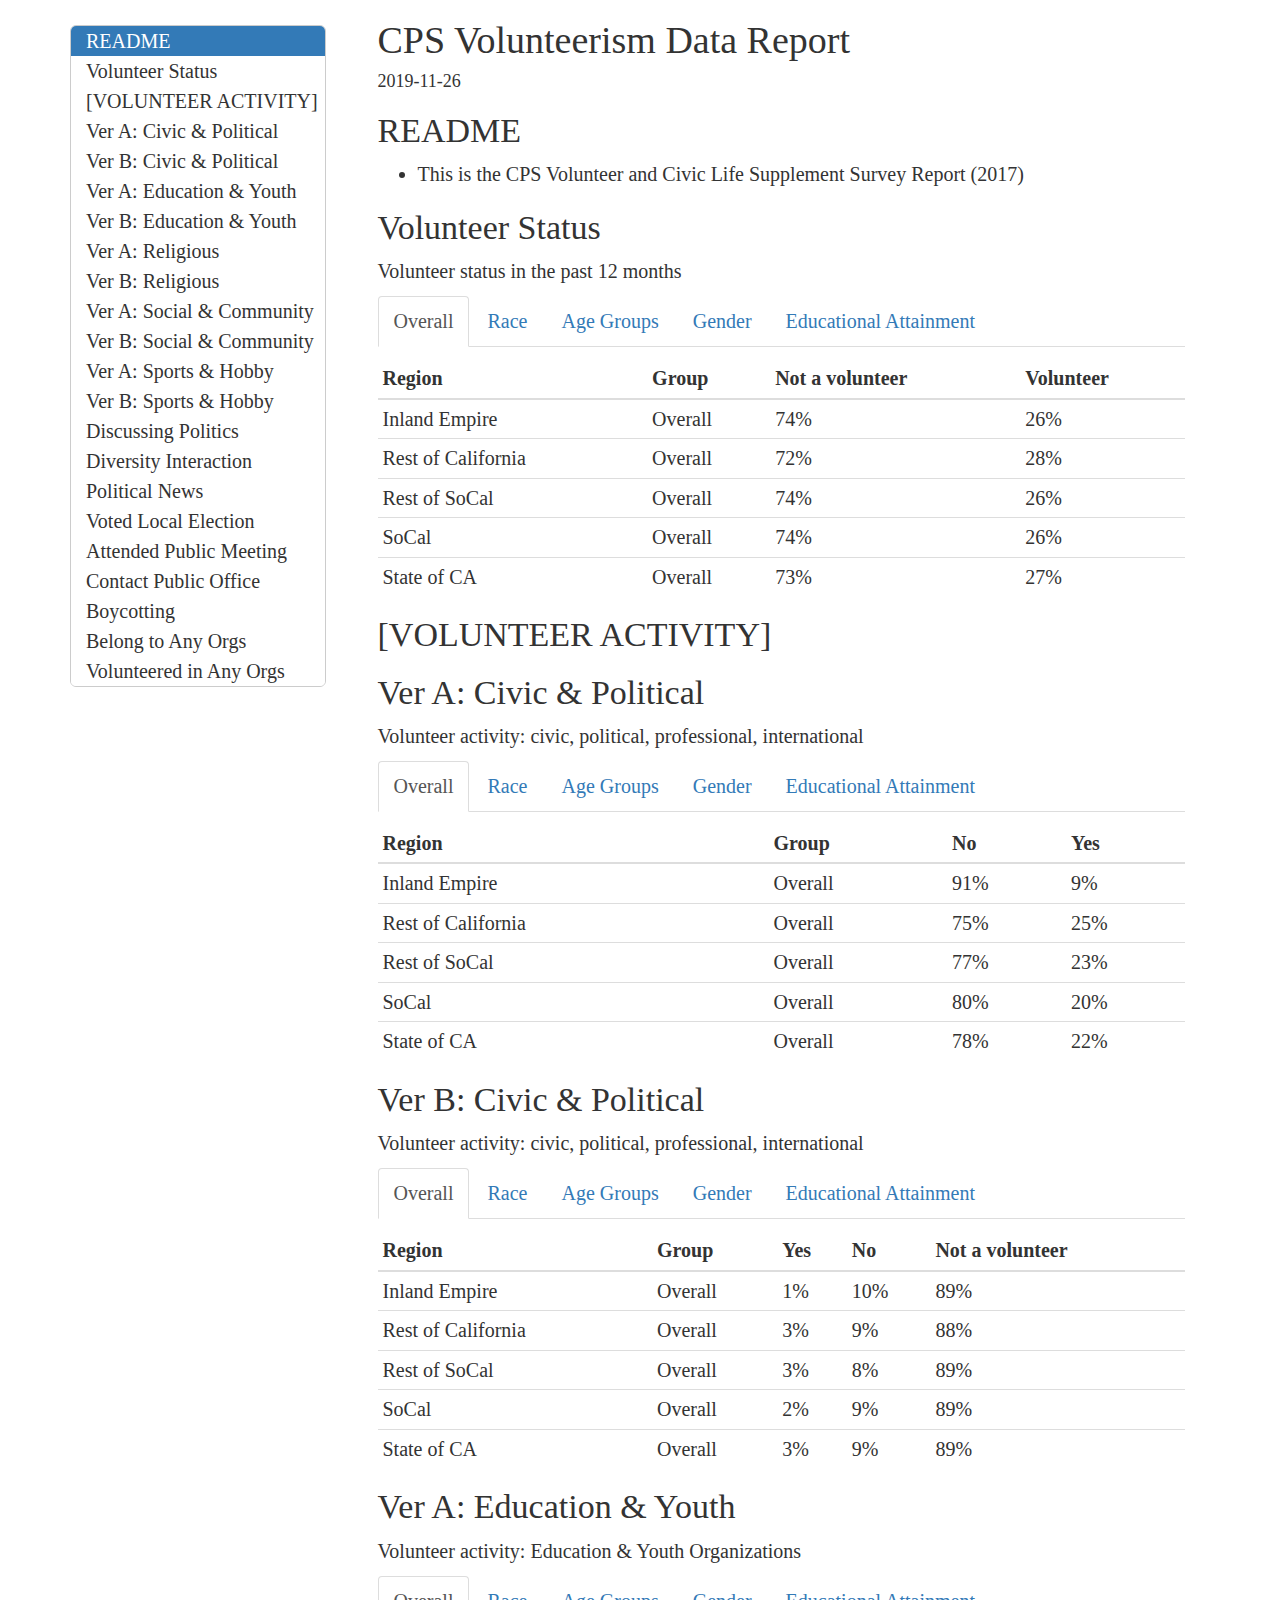
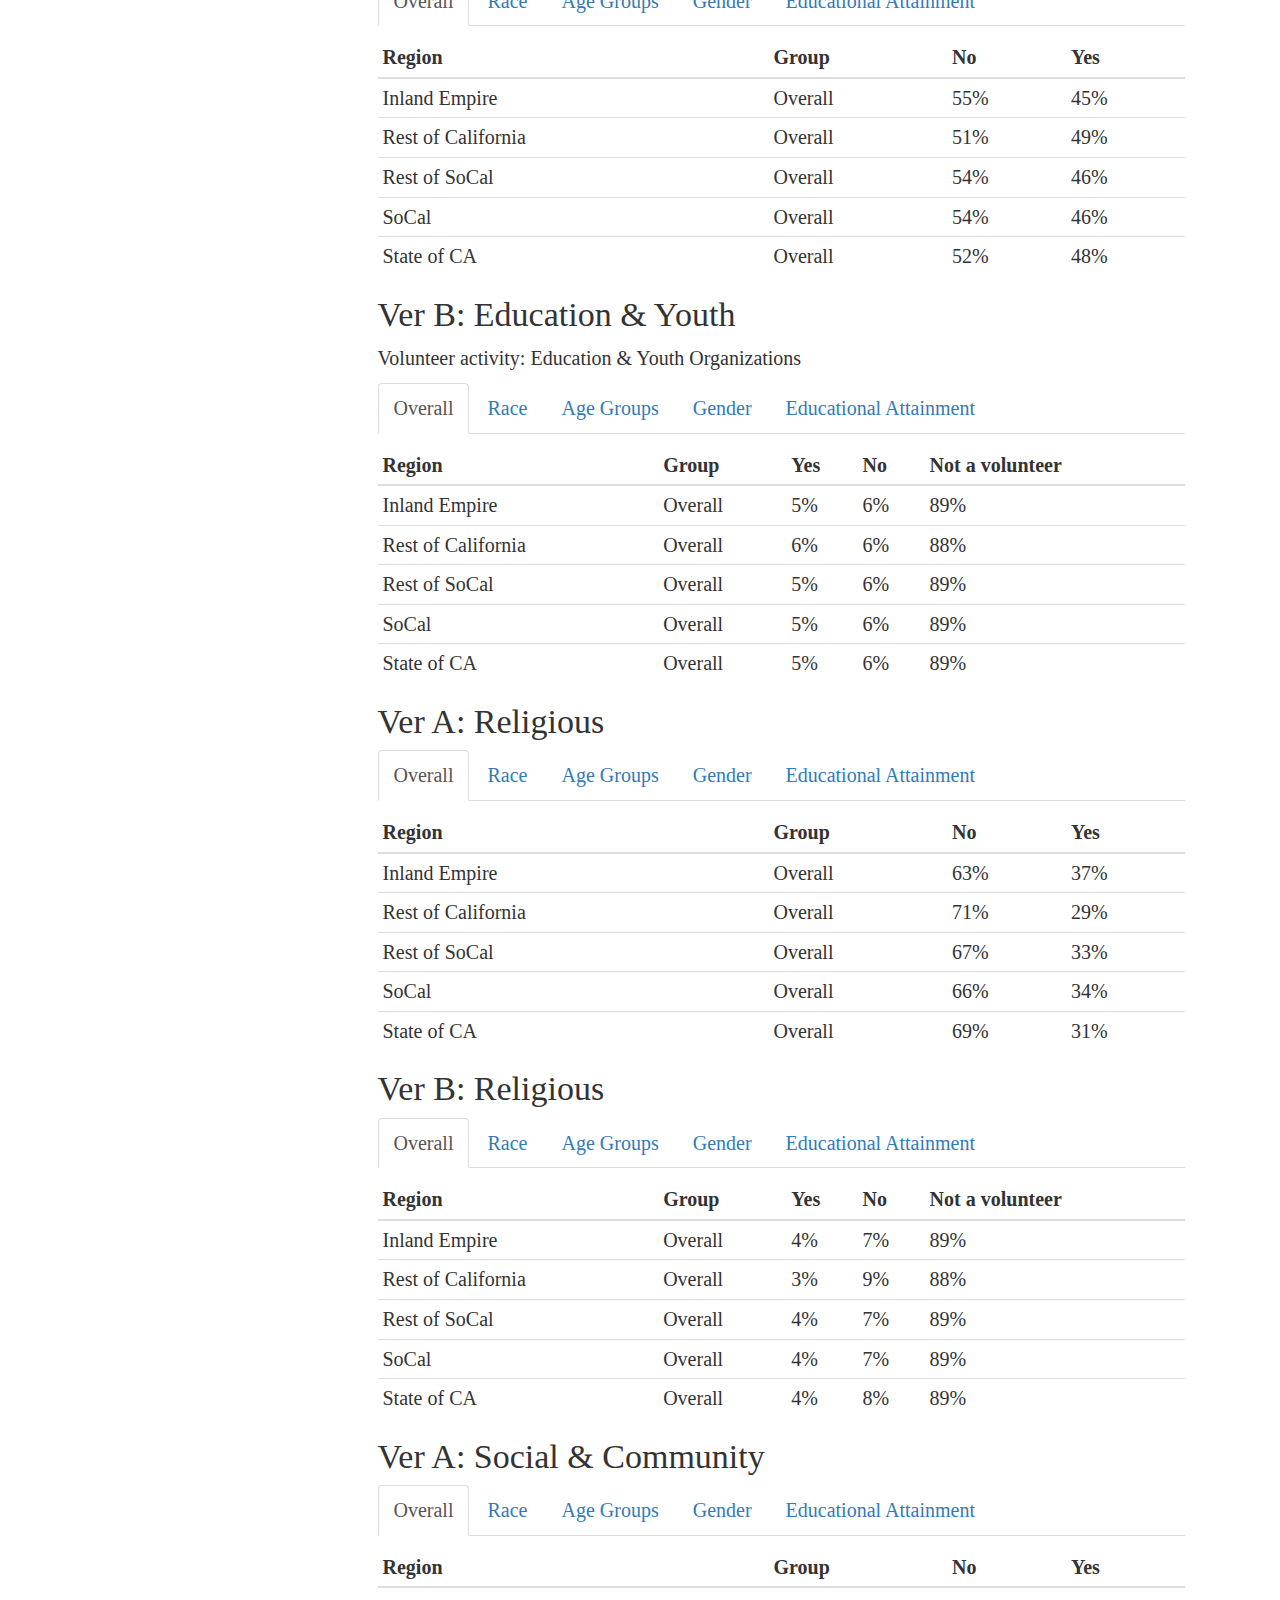
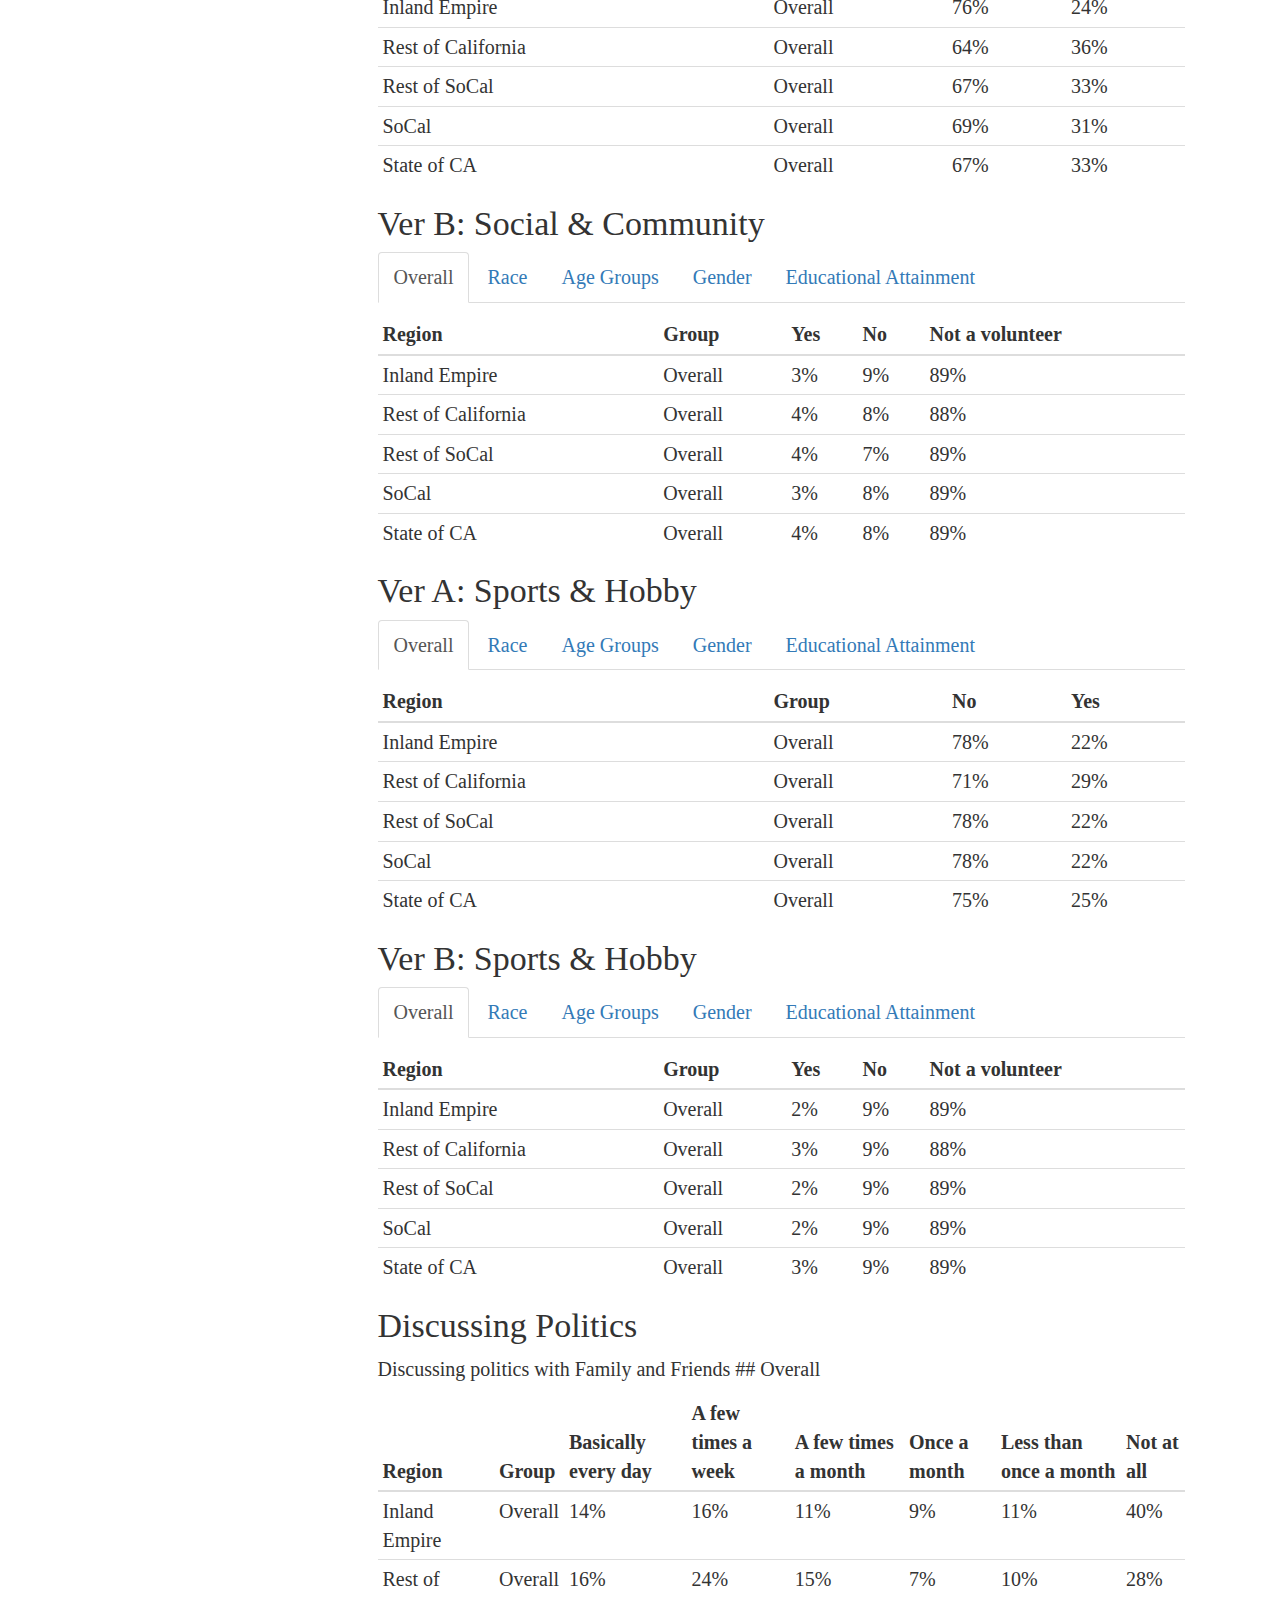
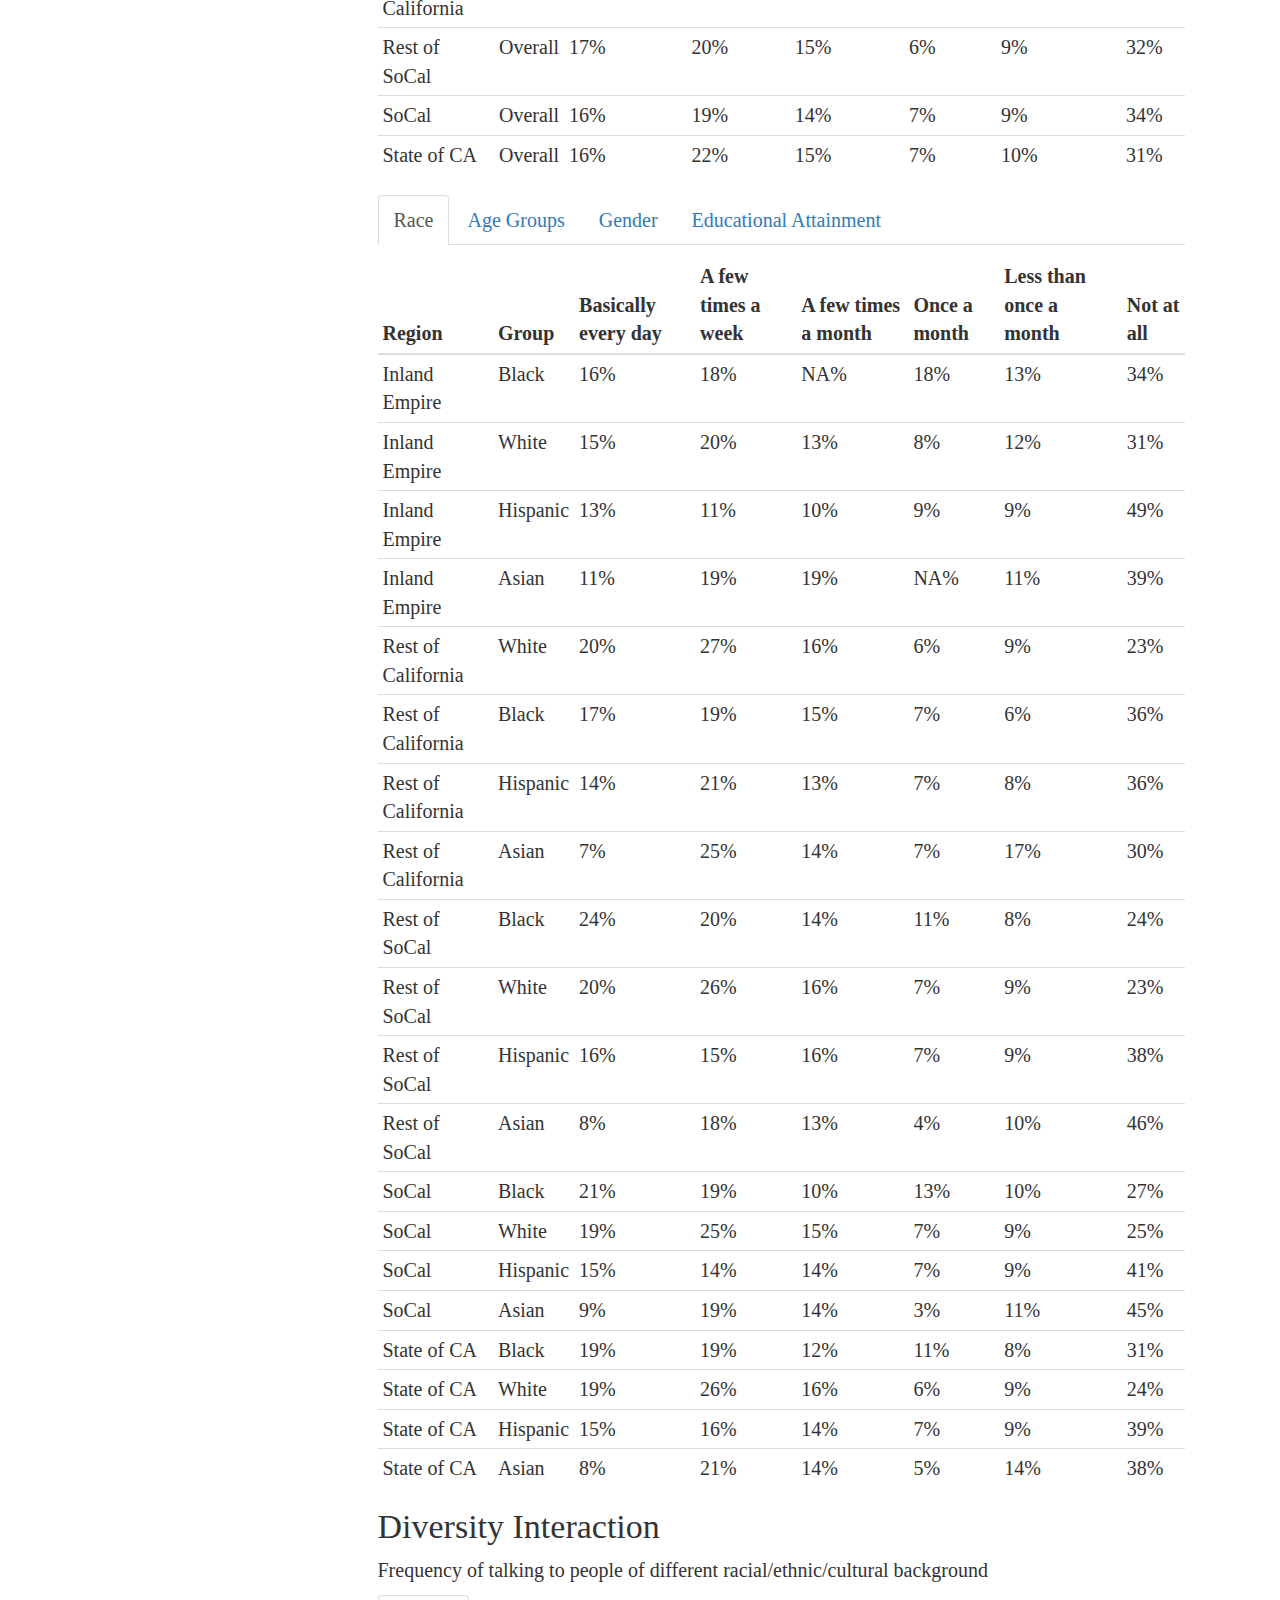
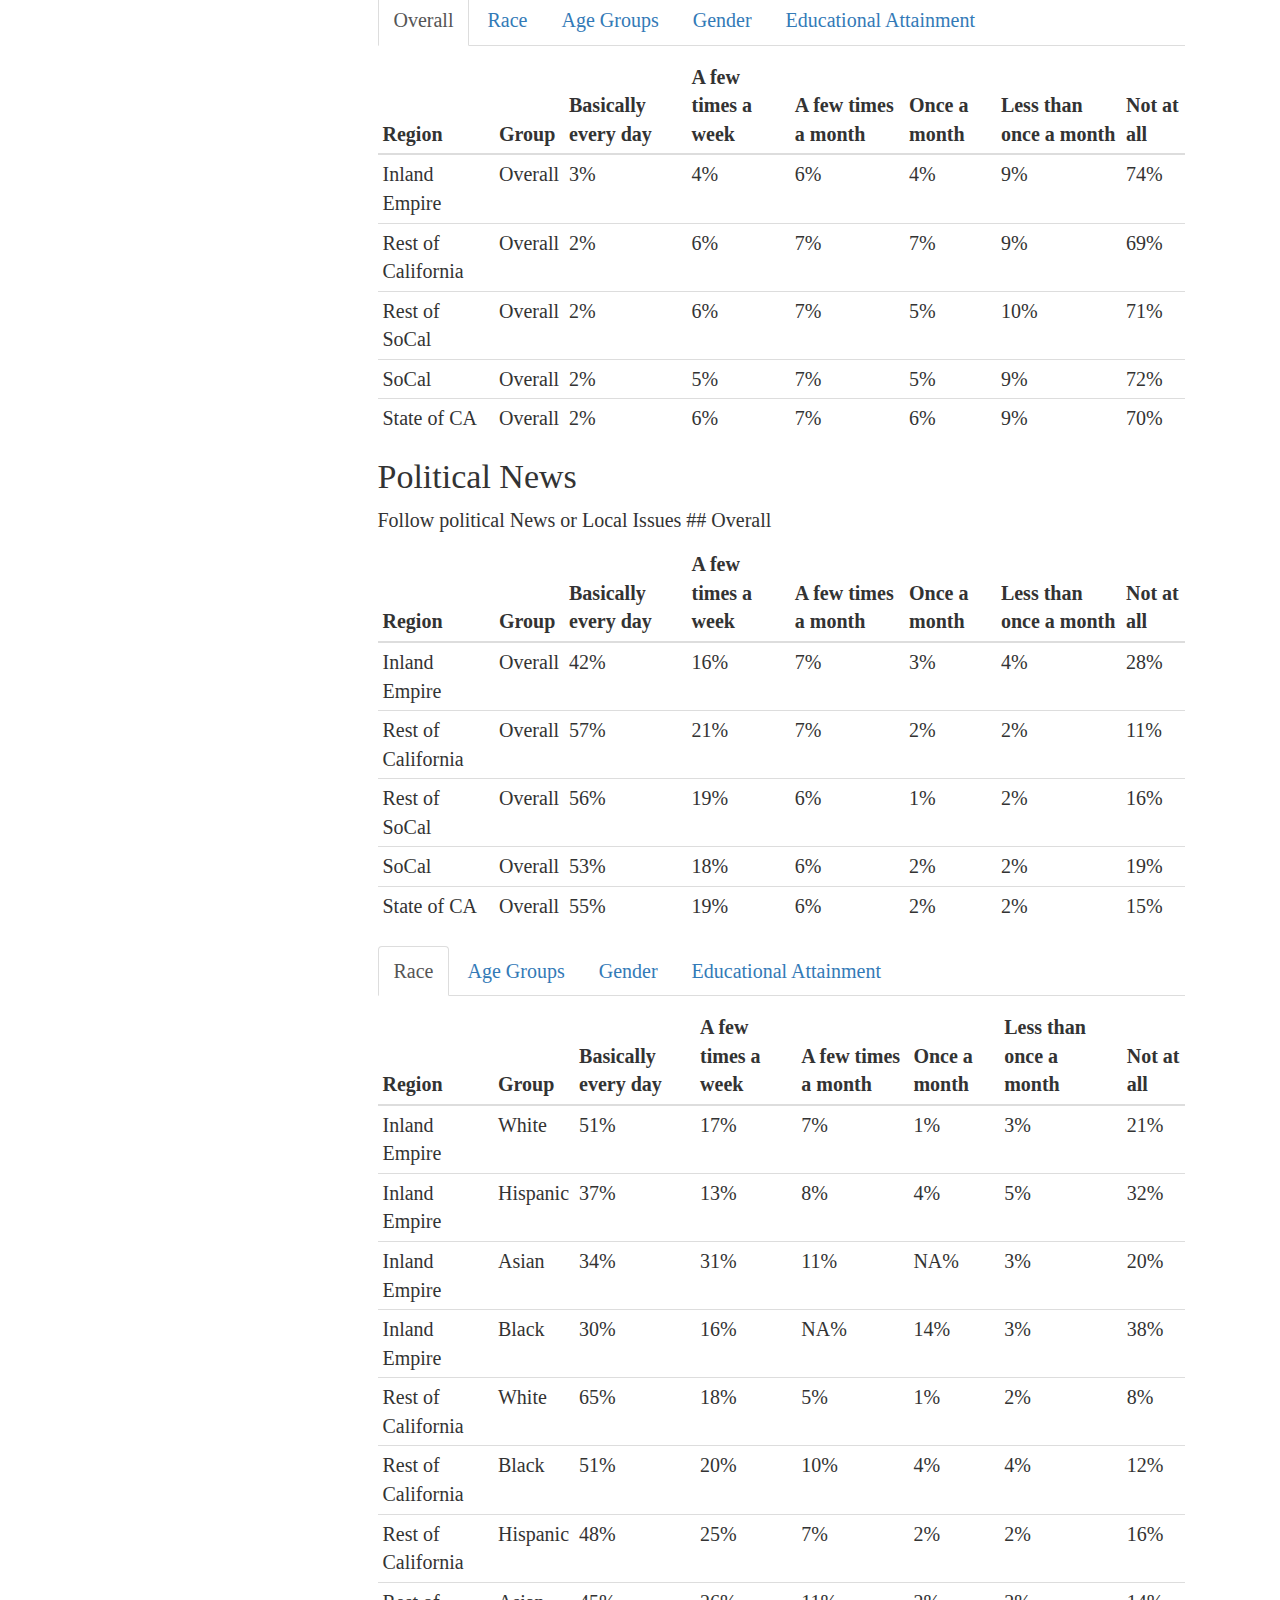
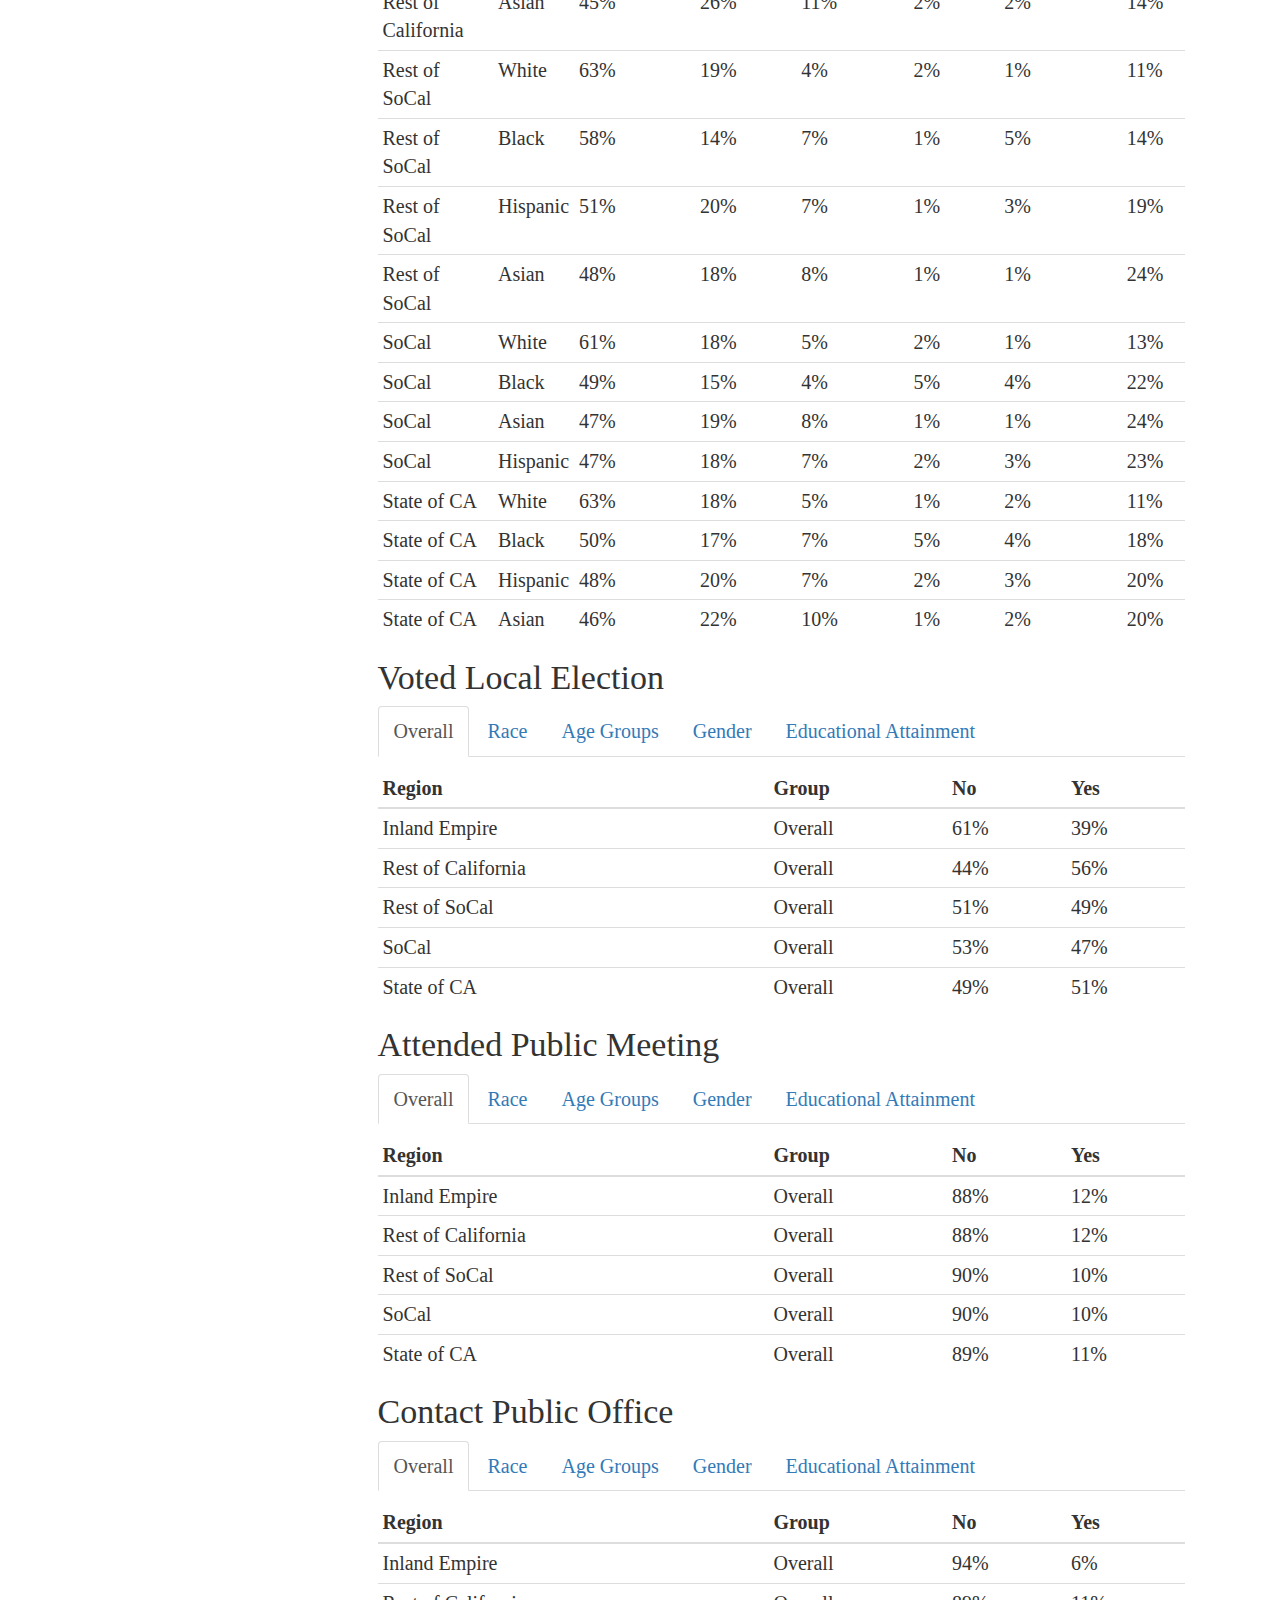
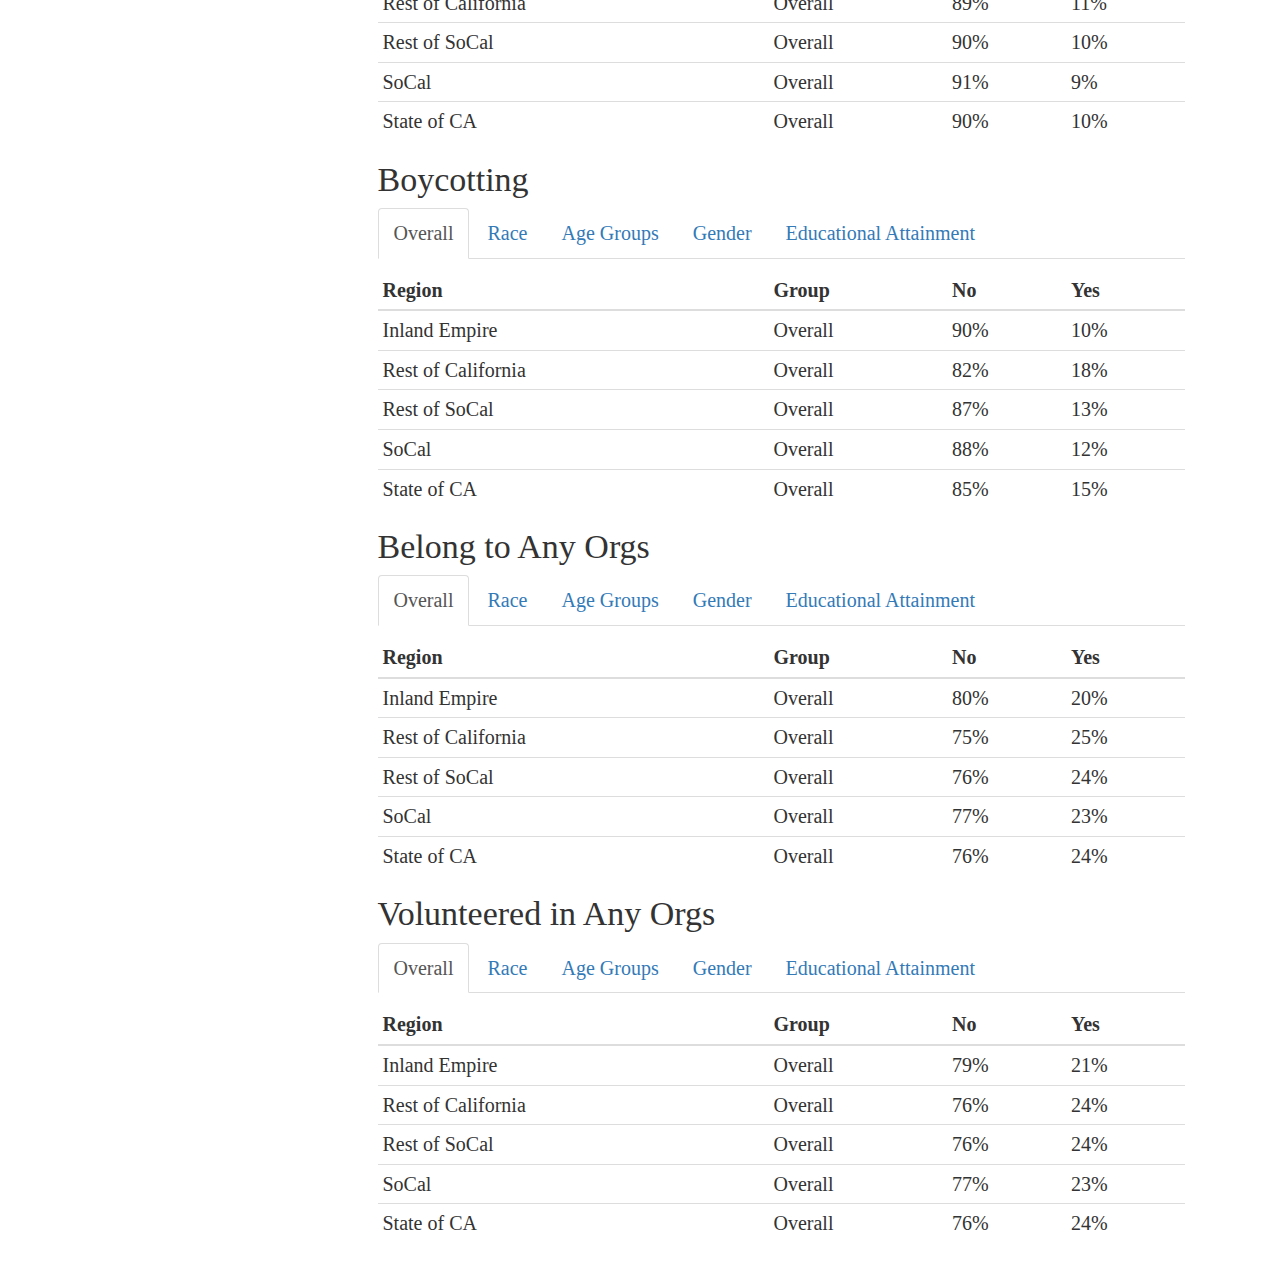
==== commit 43f49509: "update version B of the v activity vars" ====
--- a/index.html
+++ b/index.html
@@ -759,8 +759,11 @@
 </table>
 </div>
 </div>
-<div id="civic-political" class="section level1 tabset">
-<h1>Civic &amp; Political</h1>
+<div id="volunteer-activity" class="section level1">
+<h1>[VOLUNTEER ACTIVITY]</h1>
+</div>
+<div id="ver-a-civic-political" class="section level1 tabset">
+<h1>Ver A: Civic &amp; Political</h1>
 <p>Volunteer activity: civic, political, professional, international</p>
 <div id="overall-1" class="section level2">
 <h2>Overall</h2>
@@ -1228,9 +1231,9 @@
 </table>
 </div>
 </div>
-<div id="education-youth" class="section level1 tabset">
-<h1>Education &amp; Youth</h1>
-<p>Volunteer activity: Education &amp; Youth Organizations</p>
+<div id="ver-b-civic-political" class="section level1 tabset">
+<h1>Ver B: Civic &amp; Political</h1>
+<p>Volunteer activity: civic, political, professional, international</p>
 <div id="overall-2" class="section level2">
 <h2>Overall</h2>
 <table>
@@ -1238,40 +1241,46 @@
 <tr class="header">
 <th align="left">Region</th>
 <th align="left">Group</th>
+<th align="left">Yes</th>
 <th align="left">No</th>
-<th align="left">Yes</th>
+<th align="left">Not a volunteer</th>
 </tr>
 </thead>
 <tbody>
 <tr class="odd">
 <td align="left">Inland Empire</td>
 <td align="left">Overall</td>
-<td align="left">55%</td>
-<td align="left">45%</td>
+<td align="left">1%</td>
+<td align="left">10%</td>
+<td align="left">89%</td>
 </tr>
 <tr class="even">
 <td align="left">Rest of California</td>
 <td align="left">Overall</td>
-<td align="left">51%</td>
-<td align="left">49%</td>
+<td align="left">3%</td>
+<td align="left">9%</td>
+<td align="left">88%</td>
 </tr>
 <tr class="odd">
 <td align="left">Rest of SoCal</td>
 <td align="left">Overall</td>
-<td align="left">54%</td>
-<td align="left">46%</td>
+<td align="left">3%</td>
+<td align="left">8%</td>
+<td align="left">89%</td>
 </tr>
 <tr class="even">
 <td align="left">SoCal</td>
 <td align="left">Overall</td>
-<td align="left">54%</td>
-<td align="left">46%</td>
+<td align="left">2%</td>
+<td align="left">9%</td>
+<td align="left">89%</td>
 </tr>
 <tr class="odd">
 <td align="left">State of CA</td>
 <td align="left">Overall</td>
-<td align="left">52%</td>
-<td align="left">48%</td>
+<td align="left">3%</td>
+<td align="left">9%</td>
+<td align="left">89%</td>
 </tr>
 </tbody>
 </table>
@@ -1283,130 +1292,116 @@
 <tr class="header">
 <th align="left">Region</th>
 <th align="left">Group</th>
+<th align="left">Yes</th>
 <th align="left">No</th>
-<th align="left">Yes</th>
+<th align="left">Not a volunteer</th>
 </tr>
 </thead>
 <tbody>
 <tr class="odd">
 <td align="left">Inland Empire</td>
+<td align="left">Black</td>
+<td align="left">3%</td>
+<td align="left">10%</td>
+<td align="left">87%</td>
+</tr>
+<tr class="even">
+<td align="left">Inland Empire</td>
+<td align="left">White</td>
+<td align="left">2%</td>
+<td align="left">16%</td>
+<td align="left">82%</td>
+</tr>
+<tr class="odd">
+<td align="left">Inland Empire</td>
 <td align="left">Hispanic</td>
-<td align="left">47%</td>
-<td align="left">53%</td>
-</tr>
-<tr class="even">
-<td align="left">Inland Empire</td>
+<td align="left">0%</td>
+<td align="left">7%</td>
+<td align="left">93%</td>
+</tr>
+<tr class="even">
+<td align="left">Rest of California</td>
 <td align="left">White</td>
-<td align="left">55%</td>
-<td align="left">45%</td>
-</tr>
-<tr class="odd">
-<td align="left">Inland Empire</td>
-<td align="left">Asian</td>
-<td align="left">65%</td>
-<td align="left">35%</td>
-</tr>
-<tr class="even">
-<td align="left">Inland Empire</td>
+<td align="left">5%</td>
+<td align="left">13%</td>
+<td align="left">82%</td>
+</tr>
+<tr class="odd">
+<td align="left">Rest of California</td>
 <td align="left">Black</td>
-<td align="left">89%</td>
-<td align="left">11%</td>
-</tr>
-<tr class="odd">
-<td align="left">Rest of California</td>
-<td align="left">Asian</td>
-<td align="left">45%</td>
-<td align="left">55%</td>
-</tr>
-<tr class="even">
-<td align="left">Rest of California</td>
+<td align="left">2%</td>
+<td align="left">8%</td>
+<td align="left">91%</td>
+</tr>
+<tr class="even">
+<td align="left">Rest of California</td>
+<td align="left">Hispanic</td>
+<td align="left">1%</td>
+<td align="left">7%</td>
+<td align="left">92%</td>
+</tr>
+<tr class="odd">
+<td align="left">Rest of SoCal</td>
+<td align="left">White</td>
+<td align="left">5%</td>
+<td align="left">13%</td>
+<td align="left">82%</td>
+</tr>
+<tr class="even">
+<td align="left">Rest of SoCal</td>
 <td align="left">Black</td>
-<td align="left">45%</td>
-<td align="left">55%</td>
-</tr>
-<tr class="odd">
-<td align="left">Rest of California</td>
+<td align="left">2%</td>
+<td align="left">7%</td>
+<td align="left">91%</td>
+</tr>
+<tr class="odd">
+<td align="left">Rest of SoCal</td>
 <td align="left">Hispanic</td>
-<td align="left">52%</td>
-<td align="left">48%</td>
-</tr>
-<tr class="even">
-<td align="left">Rest of California</td>
+<td align="left">1%</td>
+<td align="left">6%</td>
+<td align="left">93%</td>
+</tr>
+<tr class="even">
+<td align="left">SoCal</td>
 <td align="left">White</td>
-<td align="left">52%</td>
-<td align="left">48%</td>
-</tr>
-<tr class="odd">
-<td align="left">Rest of SoCal</td>
+<td align="left">5%</td>
+<td align="left">13%</td>
+<td align="left">82%</td>
+</tr>
+<tr class="odd">
+<td align="left">SoCal</td>
+<td align="left">Black</td>
+<td align="left">2%</td>
+<td align="left">8%</td>
+<td align="left">90%</td>
+</tr>
+<tr class="even">
+<td align="left">SoCal</td>
 <td align="left">Hispanic</td>
-<td align="left">53%</td>
-<td align="left">47%</td>
-</tr>
-<tr class="even">
-<td align="left">Rest of SoCal</td>
-<td align="left">Asian</td>
-<td align="left">54%</td>
-<td align="left">46%</td>
-</tr>
-<tr class="odd">
-<td align="left">Rest of SoCal</td>
+<td align="left">1%</td>
+<td align="left">6%</td>
+<td align="left">93%</td>
+</tr>
+<tr class="odd">
+<td align="left">State of CA</td>
 <td align="left">White</td>
-<td align="left">54%</td>
-<td align="left">46%</td>
-</tr>
-<tr class="even">
-<td align="left">Rest of SoCal</td>
+<td align="left">5%</td>
+<td align="left">13%</td>
+<td align="left">82%</td>
+</tr>
+<tr class="even">
+<td align="left">State of CA</td>
 <td align="left">Black</td>
-<td align="left">61%</td>
-<td align="left">39%</td>
-</tr>
-<tr class="odd">
-<td align="left">SoCal</td>
+<td align="left">2%</td>
+<td align="left">8%</td>
+<td align="left">90%</td>
+</tr>
+<tr class="odd">
+<td align="left">State of CA</td>
 <td align="left">Hispanic</td>
-<td align="left">51%</td>
-<td align="left">49%</td>
-</tr>
-<tr class="even">
-<td align="left">SoCal</td>
-<td align="left">White</td>
-<td align="left">54%</td>
-<td align="left">46%</td>
-</tr>
-<tr class="odd">
-<td align="left">SoCal</td>
-<td align="left">Asian</td>
-<td align="left">56%</td>
-<td align="left">44%</td>
-</tr>
-<tr class="even">
-<td align="left">SoCal</td>
-<td align="left">Black</td>
-<td align="left">70%</td>
-<td align="left">30%</td>
-</tr>
-<tr class="odd">
-<td align="left">State of CA</td>
-<td align="left">Asian</td>
-<td align="left">51%</td>
-<td align="left">49%</td>
-</tr>
-<tr class="even">
-<td align="left">State of CA</td>
-<td align="left">Hispanic</td>
-<td align="left">51%</td>
-<td align="left">49%</td>
-</tr>
-<tr class="odd">
-<td align="left">State of CA</td>
-<td align="left">White</td>
-<td align="left">53%</td>
-<td align="left">47%</td>
-</tr>
-<tr class="even">
-<td align="left">State of CA</td>
-<td align="left">Black</td>
-<td align="left">60%</td>
-<td align="left">40%</td>
+<td align="left">1%</td>
+<td align="left">7%</td>
+<td align="left">92%</td>
 </tr>
 </tbody>
 </table>
@@ -1418,130 +1413,151 @@
 <tr class="header">
 <th align="left">Region</th>
 <th align="left">Group</th>
+<th align="left">Yes</th>
 <th align="left">No</th>
-<th align="left">Yes</th>
+<th align="left">Not a volunteer</th>
 </tr>
 </thead>
 <tbody>
 <tr class="odd">
 <td align="left">Inland Empire</td>
+<td align="left">50-64</td>
+<td align="left">3%</td>
+<td align="left">16%</td>
+<td align="left">80%</td>
+</tr>
+<tr class="even">
+<td align="left">Inland Empire</td>
+<td align="left">65+</td>
+<td align="left">2%</td>
+<td align="left">21%</td>
+<td align="left">77%</td>
+</tr>
+<tr class="odd">
+<td align="left">Inland Empire</td>
+<td align="left">18-34</td>
+<td align="left">1%</td>
+<td align="left">10%</td>
+<td align="left">89%</td>
+</tr>
+<tr class="even">
+<td align="left">Inland Empire</td>
 <td align="left">35-49</td>
-<td align="left">40%</td>
-<td align="left">60%</td>
-</tr>
-<tr class="even">
-<td align="left">Inland Empire</td>
+<td align="left">1%</td>
+<td align="left">17%</td>
+<td align="left">81%</td>
+</tr>
+<tr class="odd">
+<td align="left">Rest of California</td>
+<td align="left">50-64</td>
+<td align="left">6%</td>
+<td align="left">14%</td>
+<td align="left">80%</td>
+</tr>
+<tr class="even">
+<td align="left">Rest of California</td>
+<td align="left">35-49</td>
+<td align="left">4%</td>
+<td align="left">15%</td>
+<td align="left">81%</td>
+</tr>
+<tr class="odd">
+<td align="left">Rest of California</td>
+<td align="left">65+</td>
+<td align="left">4%</td>
+<td align="left">13%</td>
+<td align="left">83%</td>
+</tr>
+<tr class="even">
+<td align="left">Rest of California</td>
 <td align="left">18-34</td>
-<td align="left">48%</td>
-<td align="left">52%</td>
-</tr>
-<tr class="odd">
-<td align="left">Inland Empire</td>
+<td align="left">3%</td>
+<td align="left">9%</td>
+<td align="left">88%</td>
+</tr>
+<tr class="odd">
+<td align="left">Rest of SoCal</td>
 <td align="left">50-64</td>
-<td align="left">65%</td>
-<td align="left">35%</td>
-</tr>
-<tr class="even">
-<td align="left">Inland Empire</td>
+<td align="left">5%</td>
+<td align="left">12%</td>
+<td align="left">83%</td>
+</tr>
+<tr class="even">
+<td align="left">Rest of SoCal</td>
 <td align="left">65+</td>
+<td align="left">4%</td>
+<td align="left">10%</td>
+<td align="left">86%</td>
+</tr>
+<tr class="odd">
+<td align="left">Rest of SoCal</td>
+<td align="left">35-49</td>
+<td align="left">3%</td>
+<td align="left">14%</td>
+<td align="left">82%</td>
+</tr>
+<tr class="even">
+<td align="left">Rest of SoCal</td>
+<td align="left">18-34</td>
+<td align="left">2%</td>
+<td align="left">8%</td>
+<td align="left">90%</td>
+</tr>
+<tr class="odd">
+<td align="left">SoCal</td>
+<td align="left">50-64</td>
+<td align="left">5%</td>
+<td align="left">13%</td>
+<td align="left">82%</td>
+</tr>
+<tr class="even">
+<td align="left">SoCal</td>
+<td align="left">65+</td>
+<td align="left">4%</td>
+<td align="left">11%</td>
+<td align="left">85%</td>
+</tr>
+<tr class="odd">
+<td align="left">SoCal</td>
+<td align="left">35-49</td>
+<td align="left">3%</td>
+<td align="left">15%</td>
+<td align="left">82%</td>
+</tr>
+<tr class="even">
+<td align="left">SoCal</td>
+<td align="left">18-34</td>
+<td align="left">2%</td>
+<td align="left">9%</td>
+<td align="left">90%</td>
+</tr>
+<tr class="odd">
+<td align="left">State of CA</td>
+<td align="left">50-64</td>
+<td align="left">5%</td>
+<td align="left">13%</td>
+<td align="left">82%</td>
+</tr>
+<tr class="even">
+<td align="left">State of CA</td>
+<td align="left">65+</td>
+<td align="left">4%</td>
+<td align="left">12%</td>
 <td align="left">84%</td>
-<td align="left">16%</td>
-</tr>
-<tr class="odd">
-<td align="left">Rest of California</td>
+</tr>
+<tr class="odd">
+<td align="left">State of CA</td>
 <td align="left">35-49</td>
-<td align="left">35%</td>
-<td align="left">65%</td>
-</tr>
-<tr class="even">
-<td align="left">Rest of California</td>
+<td align="left">3%</td>
+<td align="left">15%</td>
+<td align="left">82%</td>
+</tr>
+<tr class="even">
+<td align="left">State of CA</td>
 <td align="left">18-34</td>
-<td align="left">49%</td>
-<td align="left">51%</td>
-</tr>
-<tr class="odd">
-<td align="left">Rest of California</td>
-<td align="left">50-64</td>
-<td align="left">59%</td>
-<td align="left">41%</td>
-</tr>
-<tr class="even">
-<td align="left">Rest of California</td>
-<td align="left">65+</td>
-<td align="left">63%</td>
-<td align="left">37%</td>
-</tr>
-<tr class="odd">
-<td align="left">Rest of SoCal</td>
-<td align="left">35-49</td>
-<td align="left">41%</td>
-<td align="left">59%</td>
-</tr>
-<tr class="even">
-<td align="left">Rest of SoCal</td>
-<td align="left">18-34</td>
-<td align="left">51%</td>
-<td align="left">49%</td>
-</tr>
-<tr class="odd">
-<td align="left">Rest of SoCal</td>
-<td align="left">50-64</td>
-<td align="left">62%</td>
-<td align="left">38%</td>
-</tr>
-<tr class="even">
-<td align="left">Rest of SoCal</td>
-<td align="left">65+</td>
-<td align="left">65%</td>
-<td align="left">35%</td>
-</tr>
-<tr class="odd">
-<td align="left">SoCal</td>
-<td align="left">35-49</td>
-<td align="left">40%</td>
-<td align="left">60%</td>
-</tr>
-<tr class="even">
-<td align="left">SoCal</td>
-<td align="left">18-34</td>
-<td align="left">50%</td>
-<td align="left">50%</td>
-</tr>
-<tr class="odd">
-<td align="left">SoCal</td>
-<td align="left">50-64</td>
-<td align="left">63%</td>
-<td align="left">37%</td>
-</tr>
-<tr class="even">
-<td align="left">SoCal</td>
-<td align="left">65+</td>
-<td align="left">69%</td>
-<td align="left">31%</td>
-</tr>
-<tr class="odd">
-<td align="left">State of CA</td>
-<td align="left">35-49</td>
-<td align="left">38%</td>
-<td align="left">62%</td>
-</tr>
-<tr class="even">
-<td align="left">State of CA</td>
-<td align="left">18-34</td>
-<td align="left">50%</td>
-<td align="left">50%</td>
-</tr>
-<tr class="odd">
-<td align="left">State of CA</td>
-<td align="left">50-64</td>
-<td align="left">61%</td>
-<td align="left">39%</td>
-</tr>
-<tr class="even">
-<td align="left">State of CA</td>
-<td align="left">65+</td>
-<td align="left">66%</td>
-<td align="left">34%</td>
+<td align="left">2%</td>
+<td align="left">9%</td>
+<td align="left">89%</td>
 </tr>
 </tbody>
 </table>
@@ -1553,70 +1569,81 @@
 <tr class="header">
 <th align="left">Region</th>
 <th align="left">Group</th>
+<th align="left">Yes</th>
 <th align="left">No</th>
-<th align="left">Yes</th>
+<th align="left">Not a volunteer</th>
 </tr>
 </thead>
 <tbody>
 <tr class="odd">
 <td align="left">Inland Empire</td>
 <td align="left">Female</td>
-<td align="left">51%</td>
-<td align="left">49%</td>
+<td align="left">1%</td>
+<td align="left">13%</td>
+<td align="left">86%</td>
 </tr>
 <tr class="even">
 <td align="left">Inland Empire</td>
 <td align="left">Male</td>
-<td align="left">61%</td>
-<td align="left">39%</td>
+<td align="left">1%</td>
+<td align="left">10%</td>
+<td align="left">89%</td>
 </tr>
 <tr class="odd">
 <td align="left">Rest of California</td>
 <td align="left">Female</td>
-<td align="left">50%</td>
-<td align="left">50%</td>
+<td align="left">4%</td>
+<td align="left">12%</td>
+<td align="left">84%</td>
 </tr>
 <tr class="even">
 <td align="left">Rest of California</td>
 <td align="left">Male</td>
-<td align="left">52%</td>
-<td align="left">48%</td>
+<td align="left">3%</td>
+<td align="left">8%</td>
+<td align="left">89%</td>
 </tr>
 <tr class="odd">
 <td align="left">Rest of SoCal</td>
 <td align="left">Female</td>
-<td align="left">48%</td>
-<td align="left">52%</td>
+<td align="left">3%</td>
+<td align="left">10%</td>
+<td align="left">86%</td>
 </tr>
 <tr class="even">
 <td align="left">Rest of SoCal</td>
 <td align="left">Male</td>
-<td align="left">61%</td>
-<td align="left">39%</td>
+<td align="left">2%</td>
+<td align="left">7%</td>
+<td align="left">90%</td>
 </tr>
 <tr class="odd">
 <td align="left">SoCal</td>
 <td align="left">Female</td>
-<td align="left">49%</td>
-<td align="left">51%</td>
+<td align="left">3%</td>
+<td align="left">11%</td>
+<td align="left">86%</td>
 </tr>
 <tr class="even">
 <td align="left">SoCal</td>
 <td align="left">Male</td>
-<td align="left">61%</td>
-<td align="left">39%</td>
+<td align="left">2%</td>
+<td align="left">8%</td>
+<td align="left">90%</td>
 </tr>
 <tr class="odd">
 <td align="left">State of CA</td>
 <td align="left">Female</td>
-<td align="left">49%</td>
-<td align="left">51%</td>
+<td align="left">3%</td>
+<td align="left">11%</td>
+<td align="left">85%</td>
 </tr>
 <tr class="even">
 <td align="left">State of CA</td>
 <td align="left">Male</td>
-<td align="left">57%</td>
-<td align="left">43%</td>
+<td align="left">2%</td>
+<td align="left">8%</td>
+<td align="left">90%</td>
 </tr>
 </tbody>
 </table>
@@ -1628,107 +1655,124 @@
 <tr class="header">
 <th align="left">Region</th>
 <th align="left">Group</th>
+<th align="left">Yes</th>
 <th align="left">No</th>
-<th align="left">Yes</th>
+<th align="left">Not a volunteer</th>
 </tr>
 </thead>
 <tbody>
 <tr class="odd">
 <td align="left">Inland Empire</td>
 <td align="left">4-Year College or Higher</td>
-<td align="left">38%</td>
-<td align="left">62%</td>
-</tr>
-<tr class="even">
+<td align="left">5%</td>
+<td align="left">23%</td>
+<td align="left">71%</td>
+</tr>
+<tr class="even">
+<td align="left">Inland Empire</td>
+<td align="left">Some College or AA</td>
+<td align="left">1%</td>
+<td align="left">21%</td>
+<td align="left">78%</td>
+</tr>
+<tr class="odd">
 <td align="left">Inland Empire</td>
 <td align="left">HS or Less</td>
-<td align="left">55%</td>
-<td align="left">45%</td>
-</tr>
-<tr class="odd">
-<td align="left">Inland Empire</td>
+<td align="left">0%</td>
+<td align="left">8%</td>
+<td align="left">92%</td>
+</tr>
+<tr class="even">
+<td align="left">Rest of California</td>
+<td align="left">4-Year College or Higher</td>
+<td align="left">9%</td>
+<td align="left">18%</td>
+<td align="left">73%</td>
+</tr>
+<tr class="odd">
+<td align="left">Rest of California</td>
 <td align="left">Some College or AA</td>
-<td align="left">69%</td>
-<td align="left">31%</td>
-</tr>
-<tr class="even">
-<td align="left">Rest of California</td>
+<td align="left">3%</td>
+<td align="left">14%</td>
+<td align="left">83%</td>
+</tr>
+<tr class="even">
+<td align="left">Rest of California</td>
+<td align="left">HS or Less</td>
+<td align="left">0%</td>
+<td align="left">6%</td>
+<td align="left">93%</td>
+</tr>
+<tr class="odd">
+<td align="left">Rest of SoCal</td>
 <td align="left">4-Year College or Higher</td>
-<td align="left">45%</td>
-<td align="left">55%</td>
-</tr>
-<tr class="odd">
-<td align="left">Rest of California</td>
+<td align="left">7%</td>
+<td align="left">16%</td>
+<td align="left">77%</td>
+</tr>
+<tr class="even">
+<td align="left">Rest of SoCal</td>
+<td align="left">Some College or AA</td>
+<td align="left">3%</td>
+<td align="left">12%</td>
+<td align="left">85%</td>
+</tr>
+<tr class="odd">
+<td align="left">Rest of SoCal</td>
 <td align="left">HS or Less</td>
-<td align="left">56%</td>
-<td align="left">44%</td>
-</tr>
-<tr class="even">
-<td align="left">Rest of California</td>
+<td align="left">0%</td>
+<td align="left">6%</td>
+<td align="left">93%</td>
+</tr>
+<tr class="even">
+<td align="left">SoCal</td>
+<td align="left">4-Year College or Higher</td>
+<td align="left">7%</td>
+<td align="left">17%</td>
+<td align="left">76%</td>
+</tr>
+<tr class="odd">
+<td align="left">SoCal</td>
 <td align="left">Some College or AA</td>
-<td align="left">58%</td>
-<td align="left">42%</td>
-</tr>
-<tr class="odd">
-<td align="left">Rest of SoCal</td>
+<td align="left">3%</td>
+<td align="left">14%</td>
+<td align="left">84%</td>
+</tr>
+<tr class="even">
+<td align="left">SoCal</td>
+<td align="left">HS or Less</td>
+<td align="left">0%</td>
+<td align="left">7%</td>
+<td align="left">93%</td>
+</tr>
+<tr class="odd">
+<td align="left">State of CA</td>
 <td align="left">4-Year College or Higher</td>
-<td align="left">50%</td>
-<td align="left">50%</td>
-</tr>
-<tr class="even">
-<td align="left">Rest of SoCal</td>
+<td align="left">8%</td>
+<td align="left">17%</td>
+<td align="left">75%</td>
+</tr>
+<tr class="even">
+<td align="left">State of CA</td>
+<td align="left">Some College or AA</td>
+<td align="left">3%</td>
+<td align="left">14%</td>
+<td align="left">83%</td>
+</tr>
+<tr class="odd">
+<td align="left">State of CA</td>
 <td align="left">HS or Less</td>
-<td align="left">56%</td>
-<td align="left">44%</td>
-</tr>
-<tr class="odd">
-<td align="left">Rest of SoCal</td>
-<td align="left">Some College or AA</td>
-<td align="left">59%</td>
-<td align="left">41%</td>
-</tr>
-<tr class="even">
-<td align="left">SoCal</td>
-<td align="left">4-Year College or Higher</td>
-<td align="left">48%</td>
-<td align="left">52%</td>
-</tr>
-<tr class="odd">
-<td align="left">SoCal</td>
-<td align="left">HS or Less</td>
-<td align="left">56%</td>
-<td align="left">44%</td>
-</tr>
-<tr class="even">
-<td align="left">SoCal</td>
-<td align="left">Some College or AA</td>
-<td align="left">62%</td>
-<td align="left">38%</td>
-</tr>
-<tr class="odd">
-<td align="left">State of CA</td>
-<td align="left">4-Year College or Higher</td>
-<td align="left">47%</td>
-<td align="left">53%</td>
-</tr>
-<tr class="even">
-<td align="left">State of CA</td>
-<td align="left">HS or Less</td>
-<td align="left">56%</td>
-<td align="left">44%</td>
-</tr>
-<tr class="odd">
-<td align="left">State of CA</td>
-<td align="left">Some College or AA</td>
-<td align="left">60%</td>
-<td align="left">40%</td>
+<td align="left">0%</td>
+<td align="left">6%</td>
+<td align="left">93%</td>
 </tr>
 </tbody>
 </table>
 </div>
 </div>
-<div id="religious" class="section level1 tabset">
-<h1>Religious</h1>
+<div id="ver-a-education-youth" class="section level1 tabset">
+<h1>Ver A: Education &amp; Youth</h1>
+<p>Volunteer activity: Education &amp; Youth Organizations</p>
 <div id="overall-3" class="section level2">
 <h2>Overall</h2>
 <table>
@@ -1744,32 +1788,32 @@
 <tr class="odd">
 <td align="left">Inland Empire</td>
 <td align="left">Overall</td>
-<td align="left">63%</td>
-<td align="left">37%</td>
+<td align="left">55%</td>
+<td align="left">45%</td>
 </tr>
 <tr class="even">
 <td align="left">Rest of California</td>
 <td align="left">Overall</td>
-<td align="left">71%</td>
-<td align="left">29%</td>
+<td align="left">51%</td>
+<td align="left">49%</td>
 </tr>
 <tr class="odd">
 <td align="left">Rest of SoCal</td>
 <td align="left">Overall</td>
-<td align="left">67%</td>
-<td align="left">33%</td>
+<td align="left">54%</td>
+<td align="left">46%</td>
 </tr>
 <tr class="even">
 <td align="left">SoCal</td>
 <td align="left">Overall</td>
-<td align="left">66%</td>
-<td align="left">34%</td>
+<td align="left">54%</td>
+<td align="left">46%</td>
 </tr>
 <tr class="odd">
 <td align="left">State of CA</td>
 <td align="left">Overall</td>
-<td align="left">69%</td>
-<td align="left">31%</td>
+<td align="left">52%</td>
+<td align="left">48%</td>
 </tr>
 </tbody>
 </table>
@@ -1788,123 +1832,123 @@
 <tbody>
 <tr class="odd">
 <td align="left">Inland Empire</td>
+<td align="left">Hispanic</td>
+<td align="left">47%</td>
+<td align="left">53%</td>
+</tr>
+<tr class="even">
+<td align="left">Inland Empire</td>
+<td align="left">White</td>
+<td align="left">55%</td>
+<td align="left">45%</td>
+</tr>
+<tr class="odd">
+<td align="left">Inland Empire</td>
+<td align="left">Asian</td>
+<td align="left">65%</td>
+<td align="left">35%</td>
+</tr>
+<tr class="even">
+<td align="left">Inland Empire</td>
 <td align="left">Black</td>
-<td align="left">33%</td>
-<td align="left">67%</td>
-</tr>
-<tr class="even">
-<td align="left">Inland Empire</td>
+<td align="left">89%</td>
+<td align="left">11%</td>
+</tr>
+<tr class="odd">
+<td align="left">Rest of California</td>
+<td align="left">Asian</td>
+<td align="left">45%</td>
+<td align="left">55%</td>
+</tr>
+<tr class="even">
+<td align="left">Rest of California</td>
+<td align="left">Black</td>
+<td align="left">45%</td>
+<td align="left">55%</td>
+</tr>
+<tr class="odd">
+<td align="left">Rest of California</td>
+<td align="left">Hispanic</td>
+<td align="left">52%</td>
+<td align="left">48%</td>
+</tr>
+<tr class="even">
+<td align="left">Rest of California</td>
+<td align="left">White</td>
+<td align="left">52%</td>
+<td align="left">48%</td>
+</tr>
+<tr class="odd">
+<td align="left">Rest of SoCal</td>
 <td align="left">Hispanic</td>
 <td align="left">53%</td>
 <td align="left">47%</td>
 </tr>
-<tr class="odd">
-<td align="left">Inland Empire</td>
+<tr class="even">
+<td align="left">Rest of SoCal</td>
 <td align="left">Asian</td>
-<td align="left">59%</td>
-<td align="left">41%</td>
-</tr>
-<tr class="even">
-<td align="left">Inland Empire</td>
+<td align="left">54%</td>
+<td align="left">46%</td>
+</tr>
+<tr class="odd">
+<td align="left">Rest of SoCal</td>
 <td align="left">White</td>
-<td align="left">72%</td>
-<td align="left">28%</td>
-</tr>
-<tr class="odd">
-<td align="left">Rest of California</td>
+<td align="left">54%</td>
+<td align="left">46%</td>
+</tr>
+<tr class="even">
+<td align="left">Rest of SoCal</td>
+<td align="left">Black</td>
+<td align="left">61%</td>
+<td align="left">39%</td>
+</tr>
+<tr class="odd">
+<td align="left">SoCal</td>
 <td align="left">Hispanic</td>
-<td align="left">63%</td>
-<td align="left">37%</td>
-</tr>
-<tr class="even">
-<td align="left">Rest of California</td>
+<td align="left">51%</td>
+<td align="left">49%</td>
+</tr>
+<tr class="even">
+<td align="left">SoCal</td>
+<td align="left">White</td>
+<td align="left">54%</td>
+<td align="left">46%</td>
+</tr>
+<tr class="odd">
+<td align="left">SoCal</td>
+<td align="left">Asian</td>
+<td align="left">56%</td>
+<td align="left">44%</td>
+</tr>
+<tr class="even">
+<td align="left">SoCal</td>
 <td align="left">Black</td>
-<td align="left">65%</td>
-<td align="left">35%</td>
-</tr>
-<tr class="odd">
-<td align="left">Rest of California</td>
+<td align="left">70%</td>
+<td align="left">30%</td>
+</tr>
+<tr class="odd">
+<td align="left">State of CA</td>
+<td align="left">Asian</td>
+<td align="left">51%</td>
+<td align="left">49%</td>
+</tr>
+<tr class="even">
+<td align="left">State of CA</td>
+<td align="left">Hispanic</td>
+<td align="left">51%</td>
+<td align="left">49%</td>
+</tr>
+<tr class="odd">
+<td align="left">State of CA</td>
 <td align="left">White</td>
-<td align="left">73%</td>
-<td align="left">27%</td>
-</tr>
-<tr class="even">
-<td align="left">Rest of California</td>
-<td align="left">Asian</td>
-<td align="left">76%</td>
-<td align="left">24%</td>
-</tr>
-<tr class="odd">
-<td align="left">Rest of SoCal</td>
-<td align="left">Black</td>
-<td align="left">50%</td>
-<td align="left">50%</td>
-</tr>
-<tr class="even">
-<td align="left">Rest of SoCal</td>
-<td align="left">White</td>
-<td align="left">65%</td>
-<td align="left">35%</td>
-</tr>
-<tr class="odd">
-<td align="left">Rest of SoCal</td>
-<td align="left">Hispanic</td>
-<td align="left">69%</td>
-<td align="left">31%</td>
-</tr>
-<tr class="even">
-<td align="left">Rest of SoCal</td>
-<td align="left">Asian</td>
-<td align="left">75%</td>
-<td align="left">25%</td>
-</tr>
-<tr class="odd">
-<td align="left">SoCal</td>
-<td align="left">Black</td>
-<td align="left">44%</td>
-<td align="left">56%</td>
-</tr>
-<tr class="even">
-<td align="left">SoCal</td>
-<td align="left">Hispanic</td>
-<td align="left">65%</td>
-<td align="left">35%</td>
-</tr>
-<tr class="odd">
-<td align="left">SoCal</td>
-<td align="left">White</td>
-<td align="left">66%</td>
-<td align="left">34%</td>
-</tr>
-<tr class="even">
-<td align="left">SoCal</td>
-<td align="left">Asian</td>
-<td align="left">72%</td>
-<td align="left">28%</td>
-</tr>
-<tr class="odd">
-<td align="left">State of CA</td>
-<td align="left">Black</td>
 <td align="left">53%</td>
 <td align="left">47%</td>
 </tr>
 <tr class="even">
 <td align="left">State of CA</td>
-<td align="left">Hispanic</td>
-<td align="left">64%</td>
-<td align="left">36%</td>
-</tr>
-<tr class="odd">
-<td align="left">State of CA</td>
-<td align="left">White</td>
-<td align="left">70%</td>
-<td align="left">30%</td>
-</tr>
-<tr class="even">
-<td align="left">State of CA</td>
-<td align="left">Asian</td>
-<td align="left">74%</td>
-<td align="left">26%</td>
+<td align="left">Black</td>
+<td align="left">60%</td>
+<td align="left">40%</td>
 </tr>
 </tbody>
 </table>
@@ -1923,123 +1967,123 @@
 <tbody>
 <tr class="odd">
 <td align="left">Inland Empire</td>
+<td align="left">35-49</td>
+<td align="left">40%</td>
+<td align="left">60%</td>
+</tr>
+<tr class="even">
+<td align="left">Inland Empire</td>
+<td align="left">18-34</td>
+<td align="left">48%</td>
+<td align="left">52%</td>
+</tr>
+<tr class="odd">
+<td align="left">Inland Empire</td>
 <td align="left">50-64</td>
-<td align="left">50%</td>
-<td align="left">50%</td>
+<td align="left">65%</td>
+<td align="left">35%</td>
 </tr>
 <tr class="even">
 <td align="left">Inland Empire</td>
 <td align="left">65+</td>
-<td align="left">52%</td>
-<td align="left">48%</td>
-</tr>
-<tr class="odd">
-<td align="left">Inland Empire</td>
+<td align="left">84%</td>
+<td align="left">16%</td>
+</tr>
+<tr class="odd">
+<td align="left">Rest of California</td>
 <td align="left">35-49</td>
-<td align="left">72%</td>
-<td align="left">28%</td>
-</tr>
-<tr class="even">
-<td align="left">Inland Empire</td>
+<td align="left">35%</td>
+<td align="left">65%</td>
+</tr>
+<tr class="even">
+<td align="left">Rest of California</td>
 <td align="left">18-34</td>
-<td align="left">74%</td>
-<td align="left">26%</td>
-</tr>
-<tr class="odd">
+<td align="left">49%</td>
+<td align="left">51%</td>
+</tr>
+<tr class="odd">
+<td align="left">Rest of California</td>
+<td align="left">50-64</td>
+<td align="left">59%</td>
+<td align="left">41%</td>
+</tr>
+<tr class="even">
 <td align="left">Rest of California</td>
 <td align="left">65+</td>
 <td align="left">63%</td>
 <td align="left">37%</td>
 </tr>
-<tr class="even">
-<td align="left">Rest of California</td>
-<td align="left">50-64</td>
-<td align="left">68%</td>
-<td align="left">32%</td>
-</tr>
-<tr class="odd">
-<td align="left">Rest of California</td>
+<tr class="odd">
+<td align="left">Rest of SoCal</td>
+<td align="left">35-49</td>
+<td align="left">41%</td>
+<td align="left">59%</td>
+</tr>
+<tr class="even">
+<td align="left">Rest of SoCal</td>
 <td align="left">18-34</td>
-<td align="left">73%</td>
-<td align="left">27%</td>
-</tr>
-<tr class="even">
-<td align="left">Rest of California</td>
-<td align="left">35-49</td>
-<td align="left">79%</td>
-<td align="left">21%</td>
-</tr>
-<tr class="odd">
-<td align="left">Rest of SoCal</td>
-<td align="left">65+</td>
-<td align="left">56%</td>
-<td align="left">44%</td>
-</tr>
-<tr class="even">
-<td align="left">Rest of SoCal</td>
-<td align="left">50-64</td>
-<td align="left">60%</td>
-<td align="left">40%</td>
-</tr>
-<tr class="odd">
-<td align="left">Rest of SoCal</td>
-<td align="left">35-49</td>
-<td align="left">72%</td>
-<td align="left">28%</td>
-</tr>
-<tr class="even">
-<td align="left">Rest of SoCal</td>
-<td align="left">18-34</td>
-<td align="left">79%</td>
-<td align="left">21%</td>
-</tr>
-<tr class="odd">
-<td align="left">SoCal</td>
-<td align="left">65+</td>
-<td align="left">55%</td>
-<td align="left">45%</td>
-</tr>
-<tr class="even">
-<td align="left">SoCal</td>
-<td align="left">50-64</td>
-<td align="left">57%</td>
-<td align="left">43%</td>
-</tr>
-<tr class="odd">
-<td align="left">SoCal</td>
-<td align="left">35-49</td>
-<td align="left">72%</td>
-<td align="left">28%</td>
-</tr>
-<tr class="even">
-<td align="left">SoCal</td>
-<td align="left">18-34</td>
-<td align="left">78%</td>
-<td align="left">22%</td>
-</tr>
-<tr class="odd">
-<td align="left">State of CA</td>
-<td align="left">65+</td>
-<td align="left">59%</td>
-<td align="left">41%</td>
-</tr>
-<tr class="even">
-<td align="left">State of CA</td>
+<td align="left">51%</td>
+<td align="left">49%</td>
+</tr>
+<tr class="odd">
+<td align="left">Rest of SoCal</td>
 <td align="left">50-64</td>
 <td align="left">62%</td>
 <td align="left">38%</td>
 </tr>
-<tr class="odd">
-<td align="left">State of CA</td>
+<tr class="even">
+<td align="left">Rest of SoCal</td>
+<td align="left">65+</td>
+<td align="left">65%</td>
+<td align="left">35%</td>
+</tr>
+<tr class="odd">
+<td align="left">SoCal</td>
 <td align="left">35-49</td>
-<td align="left">75%</td>
-<td align="left">25%</td>
-</tr>
-<tr class="even">
-<td align="left">State of CA</td>
+<td align="left">40%</td>
+<td align="left">60%</td>
+</tr>
+<tr class="even">
+<td align="left">SoCal</td>
 <td align="left">18-34</td>
-<td align="left">76%</td>
-<td align="left">24%</td>
+<td align="left">50%</td>
+<td align="left">50%</td>
+</tr>
+<tr class="odd">
+<td align="left">SoCal</td>
+<td align="left">50-64</td>
+<td align="left">63%</td>
+<td align="left">37%</td>
+</tr>
+<tr class="even">
+<td align="left">SoCal</td>
+<td align="left">65+</td>
+<td align="left">69%</td>
+<td align="left">31%</td>
+</tr>
+<tr class="odd">
+<td align="left">State of CA</td>
+<td align="left">35-49</td>
+<td align="left">38%</td>
+<td align="left">62%</td>
+</tr>
+<tr class="even">
+<td align="left">State of CA</td>
+<td align="left">18-34</td>
+<td align="left">50%</td>
+<td align="left">50%</td>
+</tr>
+<tr class="odd">
+<td align="left">State of CA</td>
+<td align="left">50-64</td>
+<td align="left">61%</td>
+<td align="left">39%</td>
+</tr>
+<tr class="even">
+<td align="left">State of CA</td>
+<td align="left">65+</td>
+<td align="left">66%</td>
+<td align="left">34%</td>
 </tr>
 </tbody>
 </table>
@@ -2059,62 +2103,62 @@
 <tr class="odd">
 <td align="left">Inland Empire</td>
 <td align="left">Female</td>
-<td align="left">63%</td>
-<td align="left">37%</td>
+<td align="left">51%</td>
+<td align="left">49%</td>
 </tr>
 <tr class="even">
 <td align="left">Inland Empire</td>
 <td align="left">Male</td>
-<td align="left">63%</td>
-<td align="left">37%</td>
-</tr>
-<tr class="odd">
+<td align="left">61%</td>
+<td align="left">39%</td>
+</tr>
+<tr class="odd">
+<td align="left">Rest of California</td>
+<td align="left">Female</td>
+<td align="left">50%</td>
+<td align="left">50%</td>
+</tr>
+<tr class="even">
 <td align="left">Rest of California</td>
 <td align="left">Male</td>
-<td align="left">69%</td>
-<td align="left">31%</td>
-</tr>
-<tr class="even">
-<td align="left">Rest of California</td>
+<td align="left">52%</td>
+<td align="left">48%</td>
+</tr>
+<tr class="odd">
+<td align="left">Rest of SoCal</td>
 <td align="left">Female</td>
-<td align="left">73%</td>
-<td align="left">27%</td>
-</tr>
-<tr class="odd">
-<td align="left">Rest of SoCal</td>
+<td align="left">48%</td>
+<td align="left">52%</td>
+</tr>
+<tr class="even">
+<td align="left">Rest of SoCal</td>
+<td align="left">Male</td>
+<td align="left">61%</td>
+<td align="left">39%</td>
+</tr>
+<tr class="odd">
+<td align="left">SoCal</td>
 <td align="left">Female</td>
-<td align="left">66%</td>
-<td align="left">34%</td>
-</tr>
-<tr class="even">
-<td align="left">Rest of SoCal</td>
+<td align="left">49%</td>
+<td align="left">51%</td>
+</tr>
+<tr class="even">
+<td align="left">SoCal</td>
 <td align="left">Male</td>
-<td align="left">69%</td>
-<td align="left">31%</td>
-</tr>
-<tr class="odd">
-<td align="left">SoCal</td>
+<td align="left">61%</td>
+<td align="left">39%</td>
+</tr>
+<tr class="odd">
+<td align="left">State of CA</td>
 <td align="left">Female</td>
-<td align="left">65%</td>
-<td align="left">35%</td>
-</tr>
-<tr class="even">
-<td align="left">SoCal</td>
+<td align="left">49%</td>
+<td align="left">51%</td>
+</tr>
+<tr class="even">
+<td align="left">State of CA</td>
 <td align="left">Male</td>
-<td align="left">67%</td>
-<td align="left">33%</td>
-</tr>
-<tr class="odd">
-<td align="left">State of CA</td>
-<td align="left">Male</td>
-<td align="left">68%</td>
-<td align="left">32%</td>
-</tr>
-<tr class="even">
-<td align="left">State of CA</td>
-<td align="left">Female</td>
-<td align="left">69%</td>
-<td align="left">31%</td>
+<td align="left">57%</td>
+<td align="left">43%</td>
 </tr>
 </tbody>
 </table>
@@ -2133,100 +2177,101 @@
 <tbody>
 <tr class="odd">
 <td align="left">Inland Empire</td>
+<td align="left">4-Year College or Higher</td>
+<td align="left">38%</td>
+<td align="left">62%</td>
+</tr>
+<tr class="even">
+<td align="left">Inland Empire</td>
 <td align="left">HS or Less</td>
 <td align="left">55%</td>
 <td align="left">45%</td>
 </tr>
-<tr class="even">
-<td align="left">Inland Empire</td>
+<tr class="odd">
+<td align="left">Inland Empire</td>
+<td align="left">Some College or AA</td>
+<td align="left">69%</td>
+<td align="left">31%</td>
+</tr>
+<tr class="even">
+<td align="left">Rest of California</td>
 <td align="left">4-Year College or Higher</td>
-<td align="left">66%</td>
-<td align="left">34%</td>
-</tr>
-<tr class="odd">
-<td align="left">Inland Empire</td>
+<td align="left">45%</td>
+<td align="left">55%</td>
+</tr>
+<tr class="odd">
+<td align="left">Rest of California</td>
+<td align="left">HS or Less</td>
+<td align="left">56%</td>
+<td align="left">44%</td>
+</tr>
+<tr class="even">
+<td align="left">Rest of California</td>
 <td align="left">Some College or AA</td>
-<td align="left">66%</td>
-<td align="left">34%</td>
-</tr>
-<tr class="even">
-<td align="left">Rest of California</td>
+<td align="left">58%</td>
+<td align="left">42%</td>
+</tr>
+<tr class="odd">
+<td align="left">Rest of SoCal</td>
+<td align="left">4-Year College or Higher</td>
+<td align="left">50%</td>
+<td align="left">50%</td>
+</tr>
+<tr class="even">
+<td align="left">Rest of SoCal</td>
 <td align="left">HS or Less</td>
-<td align="left">67%</td>
-<td align="left">33%</td>
-</tr>
-<tr class="odd">
-<td align="left">Rest of California</td>
+<td align="left">56%</td>
+<td align="left">44%</td>
+</tr>
+<tr class="odd">
+<td align="left">Rest of SoCal</td>
 <td align="left">Some College or AA</td>
-<td align="left">67%</td>
-<td align="left">33%</td>
-</tr>
-<tr class="even">
-<td align="left">Rest of California</td>
+<td align="left">59%</td>
+<td align="left">41%</td>
+</tr>
+<tr class="even">
+<td align="left">SoCal</td>
 <td align="left">4-Year College or Higher</td>
-<td align="left">75%</td>
-<td align="left">25%</td>
-</tr>
-<tr class="odd">
-<td align="left">Rest of SoCal</td>
+<td align="left">48%</td>
+<td align="left">52%</td>
+</tr>
+<tr class="odd">
+<td align="left">SoCal</td>
+<td align="left">HS or Less</td>
+<td align="left">56%</td>
+<td align="left">44%</td>
+</tr>
+<tr class="even">
+<td align="left">SoCal</td>
 <td align="left">Some College or AA</td>
 <td align="left">62%</td>
 <td align="left">38%</td>
 </tr>
-<tr class="even">
-<td align="left">Rest of SoCal</td>
+<tr class="odd">
+<td align="left">State of CA</td>
 <td align="left">4-Year College or Higher</td>
-<td align="left">67%</td>
-<td align="left">33%</td>
-</tr>
-<tr class="odd">
-<td align="left">Rest of SoCal</td>
+<td align="left">47%</td>
+<td align="left">53%</td>
+</tr>
+<tr class="even">
+<td align="left">State of CA</td>
 <td align="left">HS or Less</td>
-<td align="left">72%</td>
-<td align="left">28%</td>
-</tr>
-<tr class="even">
-<td align="left">SoCal</td>
+<td align="left">56%</td>
+<td align="left">44%</td>
+</tr>
+<tr class="odd">
+<td align="left">State of CA</td>
 <td align="left">Some College or AA</td>
-<td align="left">64%</td>
-<td align="left">36%</td>
-</tr>
-<tr class="odd">
-<td align="left">SoCal</td>
-<td align="left">4-Year College or Higher</td>
-<td align="left">67%</td>
-<td align="left">33%</td>
-</tr>
-<tr class="even">
-<td align="left">SoCal</td>
-<td align="left">HS or Less</td>
-<td align="left">68%</td>
-<td align="left">32%</td>
-</tr>
-<tr class="odd">
-<td align="left">State of CA</td>
-<td align="left">Some College or AA</td>
-<td align="left">65%</td>
-<td align="left">35%</td>
-</tr>
-<tr class="even">
-<td align="left">State of CA</td>
-<td align="left">HS or Less</td>
-<td align="left">67%</td>
-<td align="left">33%</td>
-</tr>
-<tr class="odd">
-<td align="left">State of CA</td>
-<td align="left">4-Year College or Higher</td>
-<td align="left">71%</td>
-<td align="left">29%</td>
+<td align="left">60%</td>
+<td align="left">40%</td>
 </tr>
 </tbody>
 </table>
 </div>
 </div>
-<div id="social-community" class="section level1 tabset">
-<h1>Social &amp; Community</h1>
+<div id="ver-b-education-youth" class="section level1 tabset">
+<h1>Ver B: Education &amp; Youth</h1>
+<p>Volunteer activity: Education &amp; Youth Organizations</p>
 <div id="overall-4" class="section level2">
 <h2>Overall</h2>
 <table>
@@ -2234,40 +2279,46 @@
 <tr class="header">
 <th align="left">Region</th>
 <th align="left">Group</th>
+<th align="left">Yes</th>
 <th align="left">No</th>
-<th align="left">Yes</th>
+<th align="left">Not a volunteer</th>
 </tr>
 </thead>
 <tbody>
 <tr class="odd">
 <td align="left">Inland Empire</td>
 <td align="left">Overall</td>
-<td align="left">76%</td>
-<td align="left">24%</td>
+<td align="left">5%</td>
+<td align="left">6%</td>
+<td align="left">89%</td>
 </tr>
 <tr class="even">
 <td align="left">Rest of California</td>
 <td align="left">Overall</td>
-<td align="left">64%</td>
-<td align="left">36%</td>
+<td align="left">6%</td>
+<td align="left">6%</td>
+<td align="left">88%</td>
 </tr>
 <tr class="odd">
 <td align="left">Rest of SoCal</td>
 <td align="left">Overall</td>
-<td align="left">67%</td>
-<td align="left">33%</td>
+<td align="left">5%</td>
+<td align="left">6%</td>
+<td align="left">89%</td>
 </tr>
 <tr class="even">
 <td align="left">SoCal</td>
 <td align="left">Overall</td>
-<td align="left">69%</td>
-<td align="left">31%</td>
+<td align="left">5%</td>
+<td align="left">6%</td>
+<td align="left">89%</td>
 </tr>
 <tr class="odd">
 <td align="left">State of CA</td>
 <td align="left">Overall</td>
-<td align="left">67%</td>
-<td align="left">33%</td>
+<td align="left">5%</td>
+<td align="left">6%</td>
+<td align="left">89%</td>
 </tr>
 </tbody>
 </table>
@@ -2279,130 +2330,151 @@
 <tr class="header">
 <th align="left">Region</th>
 <th align="left">Group</th>
+<th align="left">Yes</th>
 <th align="left">No</th>
-<th align="left">Yes</th>
+<th align="left">Not a volunteer</th>
 </tr>
 </thead>
 <tbody>
 <tr class="odd">
 <td align="left">Inland Empire</td>
+<td align="left">Asian</td>
+<td align="left">9%</td>
+<td align="left">16%</td>
+<td align="left">76%</td>
+</tr>
+<tr class="even">
+<td align="left">Inland Empire</td>
+<td align="left">White</td>
+<td align="left">8%</td>
+<td align="left">10%</td>
+<td align="left">82%</td>
+</tr>
+<tr class="odd">
+<td align="left">Inland Empire</td>
+<td align="left">Hispanic</td>
+<td align="left">4%</td>
+<td align="left">3%</td>
+<td align="left">93%</td>
+</tr>
+<tr class="even">
+<td align="left">Inland Empire</td>
 <td align="left">Black</td>
-<td align="left">44%</td>
-<td align="left">56%</td>
-</tr>
-<tr class="even">
-<td align="left">Inland Empire</td>
+<td align="left">1%</td>
+<td align="left">11%</td>
+<td align="left">87%</td>
+</tr>
+<tr class="odd">
+<td align="left">Rest of California</td>
 <td align="left">White</td>
-<td align="left">71%</td>
-<td align="left">29%</td>
-</tr>
-<tr class="odd">
-<td align="left">Inland Empire</td>
+<td align="left">9%</td>
+<td align="left">10%</td>
+<td align="left">82%</td>
+</tr>
+<tr class="even">
+<td align="left">Rest of California</td>
 <td align="left">Asian</td>
+<td align="left">5%</td>
+<td align="left">4%</td>
+<td align="left">91%</td>
+</tr>
+<tr class="odd">
+<td align="left">Rest of California</td>
+<td align="left">Black</td>
+<td align="left">5%</td>
+<td align="left">4%</td>
+<td align="left">91%</td>
+</tr>
+<tr class="even">
+<td align="left">Rest of California</td>
+<td align="left">Hispanic</td>
+<td align="left">4%</td>
+<td align="left">4%</td>
+<td align="left">92%</td>
+</tr>
+<tr class="odd">
+<td align="left">Rest of SoCal</td>
+<td align="left">White</td>
+<td align="left">8%</td>
+<td align="left">10%</td>
 <td align="left">82%</td>
-<td align="left">18%</td>
-</tr>
-<tr class="even">
-<td align="left">Inland Empire</td>
+</tr>
+<tr class="even">
+<td align="left">Rest of SoCal</td>
+<td align="left">Asian</td>
+<td align="left">5%</td>
+<td align="left">5%</td>
+<td align="left">90%</td>
+</tr>
+<tr class="odd">
+<td align="left">Rest of SoCal</td>
+<td align="left">Black</td>
+<td align="left">3%</td>
+<td align="left">5%</td>
+<td align="left">91%</td>
+</tr>
+<tr class="even">
+<td align="left">Rest of SoCal</td>
 <td align="left">Hispanic</td>
-<td align="left">87%</td>
-<td align="left">13%</td>
-</tr>
-<tr class="odd">
-<td align="left">Rest of California</td>
+<td align="left">3%</td>
+<td align="left">4%</td>
+<td align="left">93%</td>
+</tr>
+<tr class="odd">
+<td align="left">SoCal</td>
+<td align="left">White</td>
+<td align="left">8%</td>
+<td align="left">10%</td>
+<td align="left">82%</td>
+</tr>
+<tr class="even">
+<td align="left">SoCal</td>
+<td align="left">Asian</td>
+<td align="left">5%</td>
+<td align="left">6%</td>
+<td align="left">89%</td>
+</tr>
+<tr class="odd">
+<td align="left">SoCal</td>
+<td align="left">Hispanic</td>
+<td align="left">4%</td>
+<td align="left">4%</td>
+<td align="left">93%</td>
+</tr>
+<tr class="even">
+<td align="left">SoCal</td>
 <td align="left">Black</td>
-<td align="left">55%</td>
-<td align="left">45%</td>
-</tr>
-<tr class="even">
-<td align="left">Rest of California</td>
+<td align="left">3%</td>
+<td align="left">7%</td>
+<td align="left">90%</td>
+</tr>
+<tr class="odd">
+<td align="left">State of CA</td>
 <td align="left">White</td>
-<td align="left">58%</td>
-<td align="left">42%</td>
-</tr>
-<tr class="odd">
-<td align="left">Rest of California</td>
+<td align="left">9%</td>
+<td align="left">10%</td>
+<td align="left">82%</td>
+</tr>
+<tr class="even">
+<td align="left">State of CA</td>
 <td align="left">Asian</td>
-<td align="left">72%</td>
-<td align="left">28%</td>
-</tr>
-<tr class="even">
-<td align="left">Rest of California</td>
+<td align="left">5%</td>
+<td align="left">5%</td>
+<td align="left">90%</td>
+</tr>
+<tr class="odd">
+<td align="left">State of CA</td>
+<td align="left">Black</td>
+<td align="left">4%</td>
+<td align="left">6%</td>
+<td align="left">90%</td>
+</tr>
+<tr class="even">
+<td align="left">State of CA</td>
 <td align="left">Hispanic</td>
-<td align="left">79%</td>
-<td align="left">21%</td>
-</tr>
-<tr class="odd">
-<td align="left">Rest of SoCal</td>
-<td align="left">Black</td>
-<td align="left">56%</td>
-<td align="left">44%</td>
-</tr>
-<tr class="even">
-<td align="left">Rest of SoCal</td>
-<td align="left">White</td>
-<td align="left">65%</td>
-<td align="left">35%</td>
-</tr>
-<tr class="odd">
-<td align="left">Rest of SoCal</td>
-<td align="left">Hispanic</td>
-<td align="left">71%</td>
-<td align="left">29%</td>
-</tr>
-<tr class="even">
-<td align="left">Rest of SoCal</td>
-<td align="left">Asian</td>
-<td align="left">72%</td>
-<td align="left">28%</td>
-</tr>
-<tr class="odd">
-<td align="left">SoCal</td>
-<td align="left">Black</td>
-<td align="left">52%</td>
-<td align="left">48%</td>
-</tr>
-<tr class="even">
-<td align="left">SoCal</td>
-<td align="left">White</td>
-<td align="left">66%</td>
-<td align="left">34%</td>
-</tr>
-<tr class="odd">
-<td align="left">SoCal</td>
-<td align="left">Asian</td>
-<td align="left">74%</td>
-<td align="left">26%</td>
-</tr>
-<tr class="even">
-<td align="left">SoCal</td>
-<td align="left">Hispanic</td>
-<td align="left">75%</td>
-<td align="left">25%</td>
-</tr>
-<tr class="odd">
-<td align="left">State of CA</td>
-<td align="left">Black</td>
-<td align="left">53%</td>
-<td align="left">47%</td>
-</tr>
-<tr class="even">
-<td align="left">State of CA</td>
-<td align="left">White</td>
-<td align="left">62%</td>
-<td align="left">38%</td>
-</tr>
-<tr class="odd">
-<td align="left">State of CA</td>
-<td align="left">Asian</td>
-<td align="left">73%</td>
-<td align="left">27%</td>
-</tr>
-<tr class="even">
-<td align="left">State of CA</td>
-<td align="left">Hispanic</td>
-<td align="left">76%</td>
-<td align="left">24%</td>
+<td align="left">4%</td>
+<td align="left">4%</td>
+<td align="left">92%</td>
 </tr>
 </tbody>
 </table>
@@ -2414,130 +2486,151 @@
 <tr class="header">
 <th align="left">Region</th>
 <th align="left">Group</th>
+<th align="left">Yes</th>
 <th align="left">No</th>
-<th align="left">Yes</th>
+<th align="left">Not a volunteer</th>
 </tr>
 </thead>
 <tbody>
 <tr class="odd">
 <td align="left">Inland Empire</td>
+<td align="left">35-49</td>
+<td align="left">11%</td>
+<td align="left">7%</td>
+<td align="left">81%</td>
+</tr>
+<tr class="even">
+<td align="left">Inland Empire</td>
+<td align="left">50-64</td>
+<td align="left">7%</td>
+<td align="left">13%</td>
+<td align="left">80%</td>
+</tr>
+<tr class="odd">
+<td align="left">Inland Empire</td>
+<td align="left">18-34</td>
+<td align="left">6%</td>
+<td align="left">5%</td>
+<td align="left">89%</td>
+</tr>
+<tr class="even">
+<td align="left">Inland Empire</td>
 <td align="left">65+</td>
-<td align="left">64%</td>
-<td align="left">36%</td>
-</tr>
-<tr class="even">
-<td align="left">Inland Empire</td>
+<td align="left">4%</td>
+<td align="left">19%</td>
+<td align="left">77%</td>
+</tr>
+<tr class="odd">
+<td align="left">Rest of California</td>
+<td align="left">35-49</td>
+<td align="left">12%</td>
+<td align="left">7%</td>
+<td align="left">81%</td>
+</tr>
+<tr class="even">
+<td align="left">Rest of California</td>
 <td align="left">50-64</td>
-<td align="left">69%</td>
-<td align="left">31%</td>
-</tr>
-<tr class="odd">
-<td align="left">Inland Empire</td>
+<td align="left">8%</td>
+<td align="left">12%</td>
+<td align="left">80%</td>
+</tr>
+<tr class="odd">
+<td align="left">Rest of California</td>
+<td align="left">18-34</td>
+<td align="left">6%</td>
+<td align="left">6%</td>
+<td align="left">88%</td>
+</tr>
+<tr class="even">
+<td align="left">Rest of California</td>
+<td align="left">65+</td>
+<td align="left">6%</td>
+<td align="left">11%</td>
+<td align="left">83%</td>
+</tr>
+<tr class="odd">
+<td align="left">Rest of SoCal</td>
 <td align="left">35-49</td>
+<td align="left">11%</td>
+<td align="left">7%</td>
+<td align="left">82%</td>
+</tr>
+<tr class="even">
+<td align="left">Rest of SoCal</td>
+<td align="left">50-64</td>
+<td align="left">6%</td>
+<td align="left">11%</td>
 <td align="left">83%</td>
-<td align="left">17%</td>
-</tr>
-<tr class="even">
-<td align="left">Inland Empire</td>
+</tr>
+<tr class="odd">
+<td align="left">Rest of SoCal</td>
 <td align="left">18-34</td>
+<td align="left">5%</td>
+<td align="left">5%</td>
+<td align="left">90%</td>
+</tr>
+<tr class="even">
+<td align="left">Rest of SoCal</td>
+<td align="left">65+</td>
+<td align="left">5%</td>
+<td align="left">9%</td>
+<td align="left">86%</td>
+</tr>
+<tr class="odd">
+<td align="left">SoCal</td>
+<td align="left">35-49</td>
+<td align="left">11%</td>
+<td align="left">7%</td>
+<td align="left">82%</td>
+</tr>
+<tr class="even">
+<td align="left">SoCal</td>
+<td align="left">50-64</td>
+<td align="left">7%</td>
+<td align="left">11%</td>
+<td align="left">82%</td>
+</tr>
+<tr class="odd">
+<td align="left">SoCal</td>
+<td align="left">18-34</td>
+<td align="left">5%</td>
+<td align="left">5%</td>
+<td align="left">90%</td>
+</tr>
+<tr class="even">
+<td align="left">SoCal</td>
+<td align="left">65+</td>
+<td align="left">5%</td>
+<td align="left">11%</td>
+<td align="left">85%</td>
+</tr>
+<tr class="odd">
+<td align="left">State of CA</td>
+<td align="left">35-49</td>
+<td align="left">11%</td>
+<td align="left">7%</td>
+<td align="left">82%</td>
+</tr>
+<tr class="even">
+<td align="left">State of CA</td>
+<td align="left">50-64</td>
+<td align="left">7%</td>
+<td align="left">11%</td>
+<td align="left">82%</td>
+</tr>
+<tr class="odd">
+<td align="left">State of CA</td>
+<td align="left">18-34</td>
+<td align="left">6%</td>
+<td align="left">6%</td>
+<td align="left">89%</td>
+</tr>
+<tr class="even">
+<td align="left">State of CA</td>
+<td align="left">65+</td>
+<td align="left">6%</td>
+<td align="left">11%</td>
 <td align="left">84%</td>
-<td align="left">16%</td>
-</tr>
-<tr class="odd">
-<td align="left">Rest of California</td>
-<td align="left">65+</td>
-<td align="left">50%</td>
-<td align="left">50%</td>
-</tr>
-<tr class="even">
-<td align="left">Rest of California</td>
-<td align="left">50-64</td>
-<td align="left">66%</td>
-<td align="left">34%</td>
-</tr>
-<tr class="odd">
-<td align="left">Rest of California</td>
-<td align="left">35-49</td>
-<td align="left">69%</td>
-<td align="left">31%</td>
-</tr>
-<tr class="even">
-<td align="left">Rest of California</td>
-<td align="left">18-34</td>
-<td align="left">70%</td>
-<td align="left">30%</td>
-</tr>
-<tr class="odd">
-<td align="left">Rest of SoCal</td>
-<td align="left">65+</td>
-<td align="left">60%</td>
-<td align="left">40%</td>
-</tr>
-<tr class="even">
-<td align="left">Rest of SoCal</td>
-<td align="left">50-64</td>
-<td align="left">66%</td>
-<td align="left">34%</td>
-</tr>
-<tr class="odd">
-<td align="left">Rest of SoCal</td>
-<td align="left">18-34</td>
-<td align="left">70%</td>
-<td align="left">30%</td>
-</tr>
-<tr class="even">
-<td align="left">Rest of SoCal</td>
-<td align="left">35-49</td>
-<td align="left">71%</td>
-<td align="left">29%</td>
-</tr>
-<tr class="odd">
-<td align="left">SoCal</td>
-<td align="left">65+</td>
-<td align="left">60%</td>
-<td align="left">40%</td>
-</tr>
-<tr class="even">
-<td align="left">SoCal</td>
-<td align="left">50-64</td>
-<td align="left">67%</td>
-<td align="left">33%</td>
-</tr>
-<tr class="odd">
-<td align="left">SoCal</td>
-<td align="left">18-34</td>
-<td align="left">73%</td>
-<td align="left">27%</td>
-</tr>
-<tr class="even">
-<td align="left">SoCal</td>
-<td align="left">35-49</td>
-<td align="left">74%</td>
-<td align="left">26%</td>
-</tr>
-<tr class="odd">
-<td align="left">State of CA</td>
-<td align="left">65+</td>
-<td align="left">55%</td>
-<td align="left">45%</td>
-</tr>
-<tr class="even">
-<td align="left">State of CA</td>
-<td align="left">50-64</td>
-<td align="left">66%</td>
-<td align="left">34%</td>
-</tr>
-<tr class="odd">
-<td align="left">State of CA</td>
-<td align="left">18-34</td>
-<td align="left">72%</td>
-<td align="left">28%</td>
-</tr>
-<tr class="even">
-<td align="left">State of CA</td>
-<td align="left">35-49</td>
-<td align="left">72%</td>
-<td align="left">28%</td>
 </tr>
 </tbody>
 </table>
@@ -2549,70 +2642,81 @@
 <tr class="header">
 <th align="left">Region</th>
 <th align="left">Group</th>
+<th align="left">Yes</th>
 <th align="left">No</th>
-<th align="left">Yes</th>
+<th align="left">Not a volunteer</th>
 </tr>
 </thead>
 <tbody>
 <tr class="odd">
 <td align="left">Inland Empire</td>
+<td align="left">Female</td>
+<td align="left">7%</td>
+<td align="left">7%</td>
+<td align="left">86%</td>
+</tr>
+<tr class="even">
+<td align="left">Inland Empire</td>
 <td align="left">Male</td>
-<td align="left">72%</td>
-<td align="left">28%</td>
-</tr>
-<tr class="even">
-<td align="left">Inland Empire</td>
+<td align="left">4%</td>
+<td align="left">7%</td>
+<td align="left">89%</td>
+</tr>
+<tr class="odd">
+<td align="left">Rest of California</td>
 <td align="left">Female</td>
-<td align="left">78%</td>
-<td align="left">22%</td>
-</tr>
-<tr class="odd">
-<td align="left">Rest of California</td>
+<td align="left">8%</td>
+<td align="left">8%</td>
+<td align="left">84%</td>
+</tr>
+<tr class="even">
+<td align="left">Rest of California</td>
+<td align="left">Male</td>
+<td align="left">5%</td>
+<td align="left">6%</td>
+<td align="left">89%</td>
+</tr>
+<tr class="odd">
+<td align="left">Rest of SoCal</td>
 <td align="left">Female</td>
-<td align="left">61%</td>
-<td align="left">39%</td>
-</tr>
-<tr class="even">
-<td align="left">Rest of California</td>
+<td align="left">7%</td>
+<td align="left">7%</td>
+<td align="left">86%</td>
+</tr>
+<tr class="even">
+<td align="left">Rest of SoCal</td>
 <td align="left">Male</td>
-<td align="left">69%</td>
-<td align="left">31%</td>
-</tr>
-<tr class="odd">
-<td align="left">Rest of SoCal</td>
+<td align="left">4%</td>
+<td align="left">6%</td>
+<td align="left">90%</td>
+</tr>
+<tr class="odd">
+<td align="left">SoCal</td>
+<td align="left">Female</td>
+<td align="left">7%</td>
+<td align="left">7%</td>
+<td align="left">86%</td>
+</tr>
+<tr class="even">
+<td align="left">SoCal</td>
 <td align="left">Male</td>
-<td align="left">65%</td>
-<td align="left">35%</td>
-</tr>
-<tr class="even">
-<td align="left">Rest of SoCal</td>
+<td align="left">4%</td>
+<td align="left">6%</td>
+<td align="left">90%</td>
+</tr>
+<tr class="odd">
+<td align="left">State of CA</td>
 <td align="left">Female</td>
-<td align="left">69%</td>
-<td align="left">31%</td>
-</tr>
-<tr class="odd">
-<td align="left">SoCal</td>
+<td align="left">7%</td>
+<td align="left">7%</td>
+<td align="left">85%</td>
+</tr>
+<tr class="even">
+<td align="left">State of CA</td>
 <td align="left">Male</td>
-<td align="left">66%</td>
-<td align="left">34%</td>
-</tr>
-<tr class="even">
-<td align="left">SoCal</td>
-<td align="left">Female</td>
-<td align="left">71%</td>
-<td align="left">29%</td>
-</tr>
-<tr class="odd">
-<td align="left">State of CA</td>
-<td align="left">Female</td>
-<td align="left">66%</td>
-<td align="left">34%</td>
-</tr>
-<tr class="even">
-<td align="left">State of CA</td>
-<td align="left">Male</td>
-<td align="left">68%</td>
-<td align="left">32%</td>
+<td align="left">4%</td>
+<td align="left">6%</td>
+<td align="left">90%</td>
 </tr>
 </tbody>
 </table>
@@ -2624,107 +2728,123 @@
 <tr class="header">
 <th align="left">Region</th>
 <th align="left">Group</th>
+<th align="left">Yes</th>
 <th align="left">No</th>
-<th align="left">Yes</th>
+<th align="left">Not a volunteer</th>
 </tr>
 </thead>
 <tbody>
 <tr class="odd">
 <td align="left">Inland Empire</td>
 <td align="left">4-Year College or Higher</td>
-<td align="left">74%</td>
-<td align="left">26%</td>
-</tr>
-<tr class="even">
+<td align="left">18%</td>
+<td align="left">11%</td>
+<td align="left">71%</td>
+</tr>
+<tr class="even">
+<td align="left">Inland Empire</td>
+<td align="left">Some College or AA</td>
+<td align="left">7%</td>
+<td align="left">15%</td>
+<td align="left">78%</td>
+</tr>
+<tr class="odd">
 <td align="left">Inland Empire</td>
 <td align="left">HS or Less</td>
+<td align="left">4%</td>
+<td align="left">5%</td>
+<td align="left">92%</td>
+</tr>
+<tr class="even">
+<td align="left">Rest of California</td>
+<td align="left">4-Year College or Higher</td>
+<td align="left">15%</td>
+<td align="left">12%</td>
+<td align="left">73%</td>
+</tr>
+<tr class="odd">
+<td align="left">Rest of California</td>
+<td align="left">Some College or AA</td>
+<td align="left">7%</td>
+<td align="left">10%</td>
+<td align="left">83%</td>
+</tr>
+<tr class="even">
+<td align="left">Rest of California</td>
+<td align="left">HS or Less</td>
+<td align="left">3%</td>
+<td align="left">4%</td>
+<td align="left">93%</td>
+</tr>
+<tr class="odd">
+<td align="left">Rest of SoCal</td>
+<td align="left">4-Year College or Higher</td>
+<td align="left">12%</td>
+<td align="left">12%</td>
+<td align="left">77%</td>
+</tr>
+<tr class="even">
+<td align="left">Rest of SoCal</td>
+<td align="left">Some College or AA</td>
+<td align="left">6%</td>
+<td align="left">9%</td>
+<td align="left">85%</td>
+</tr>
+<tr class="odd">
+<td align="left">Rest of SoCal</td>
+<td align="left">HS or Less</td>
+<td align="left">3%</td>
+<td align="left">4%</td>
+<td align="left">93%</td>
+</tr>
+<tr class="even">
+<td align="left">SoCal</td>
+<td align="left">4-Year College or Higher</td>
+<td align="left">12%</td>
+<td align="left">11%</td>
 <td align="left">76%</td>
-<td align="left">24%</td>
-</tr>
-<tr class="odd">
-<td align="left">Inland Empire</td>
+</tr>
+<tr class="odd">
+<td align="left">SoCal</td>
 <td align="left">Some College or AA</td>
-<td align="left">77%</td>
-<td align="left">23%</td>
-</tr>
-<tr class="even">
-<td align="left">Rest of California</td>
+<td align="left">6%</td>
+<td align="left">10%</td>
+<td align="left">84%</td>
+</tr>
+<tr class="even">
+<td align="left">SoCal</td>
+<td align="left">HS or Less</td>
+<td align="left">3%</td>
+<td align="left">4%</td>
+<td align="left">93%</td>
+</tr>
+<tr class="odd">
+<td align="left">State of CA</td>
 <td align="left">4-Year College or Higher</td>
-<td align="left">57%</td>
-<td align="left">43%</td>
-</tr>
-<tr class="odd">
-<td align="left">Rest of California</td>
+<td align="left">13%</td>
+<td align="left">12%</td>
+<td align="left">75%</td>
+</tr>
+<tr class="even">
+<td align="left">State of CA</td>
 <td align="left">Some College or AA</td>
-<td align="left">66%</td>
-<td align="left">34%</td>
-</tr>
-<tr class="even">
-<td align="left">Rest of California</td>
+<td align="left">7%</td>
+<td align="left">10%</td>
+<td align="left">83%</td>
+</tr>
+<tr class="odd">
+<td align="left">State of CA</td>
 <td align="left">HS or Less</td>
-<td align="left">87%</td>
-<td align="left">13%</td>
-</tr>
-<tr class="odd">
-<td align="left">Rest of SoCal</td>
-<td align="left">Some College or AA</td>
-<td align="left">61%</td>
-<td align="left">39%</td>
-</tr>
-<tr class="even">
-<td align="left">Rest of SoCal</td>
-<td align="left">4-Year College or Higher</td>
-<td align="left">65%</td>
-<td align="left">35%</td>
-</tr>
-<tr class="odd">
-<td align="left">Rest of SoCal</td>
-<td align="left">HS or Less</td>
-<td align="left">83%</td>
-<td align="left">17%</td>
-</tr>
-<tr class="even">
-<td align="left">SoCal</td>
-<td align="left">4-Year College or Higher</td>
-<td align="left">66%</td>
-<td align="left">34%</td>
-</tr>
-<tr class="odd">
-<td align="left">SoCal</td>
-<td align="left">Some College or AA</td>
-<td align="left">66%</td>
-<td align="left">34%</td>
-</tr>
-<tr class="even">
-<td align="left">SoCal</td>
-<td align="left">HS or Less</td>
-<td align="left">81%</td>
-<td align="left">19%</td>
-</tr>
-<tr class="odd">
-<td align="left">State of CA</td>
-<td align="left">4-Year College or Higher</td>
-<td align="left">62%</td>
-<td align="left">38%</td>
-</tr>
-<tr class="even">
-<td align="left">State of CA</td>
-<td align="left">Some College or AA</td>
-<td align="left">66%</td>
-<td align="left">34%</td>
-</tr>
-<tr class="odd">
-<td align="left">State of CA</td>
-<td align="left">HS or Less</td>
-<td align="left">83%</td>
-<td align="left">17%</td>
+<td align="left">3%</td>
+<td align="left">4%</td>
+<td align="left">93%</td>
 </tr>
 </tbody>
 </table>
 </div>
 </div>
-<div id="sports-hobby" class="section level1 tabset">
-<h1>Sports &amp; Hobby</h1>
+<div id="ver-a-religious" class="section level1 tabset">
+<h1>Ver A: Religious</h1>
 <div id="overall-5" class="section level2">
 <h2>Overall</h2>
 <table>
@@ -2740,8 +2860,8 @@
 <tr class="odd">
 <td align="left">Inland Empire</td>
 <td align="left">Overall</td>
-<td align="left">78%</td>
-<td align="left">22%</td>
+<td align="left">63%</td>
+<td align="left">37%</td>
 </tr>
 <tr class="even">
 <td align="left">Rest of California</td>
@@ -2752,20 +2872,20 @@
 <tr class="odd">
 <td align="left">Rest of SoCal</td>
 <td align="left">Overall</td>
-<td align="left">78%</td>
-<td align="left">22%</td>
+<td align="left">67%</td>
+<td align="left">33%</td>
 </tr>
 <tr class="even">
 <td align="left">SoCal</td>
 <td align="left">Overall</td>
-<td align="left">78%</td>
-<td align="left">22%</td>
+<td align="left">66%</td>
+<td align="left">34%</td>
 </tr>
 <tr class="odd">
 <td align="left">State of CA</td>
 <td align="left">Overall</td>
-<td align="left">75%</td>
-<td align="left">25%</td>
+<td align="left">69%</td>
+<td align="left">31%</td>
 </tr>
 </tbody>
 </table>
@@ -2785,122 +2905,122 @@
 <tr class="odd">
 <td align="left">Inland Empire</td>
 <td align="left">Black</td>
-<td align="left">56%</td>
-<td align="left">44%</td>
-</tr>
-<tr class="even">
-<td align="left">Inland Empire</td>
-<td align="left">White</td>
-<td align="left">77%</td>
-<td align="left">23%</td>
+<td align="left">33%</td>
+<td align="left">67%</td>
+</tr>
+<tr class="even">
+<td align="left">Inland Empire</td>
+<td align="left">Hispanic</td>
+<td align="left">53%</td>
+<td align="left">47%</td>
 </tr>
 <tr class="odd">
 <td align="left">Inland Empire</td>
 <td align="left">Asian</td>
-<td align="left">82%</td>
-<td align="left">18%</td>
-</tr>
-<tr class="even">
-<td align="left">Inland Empire</td>
-<td align="left">Hispanic</td>
-<td align="left">82%</td>
-<td align="left">18%</td>
-</tr>
-<tr class="odd">
-<td align="left">Rest of California</td>
-<td align="left">Black</td>
-<td align="left">45%</td>
-<td align="left">55%</td>
-</tr>
-<tr class="even">
-<td align="left">Rest of California</td>
-<td align="left">White</td>
-<td align="left">67%</td>
-<td align="left">33%</td>
-</tr>
-<tr class="odd">
-<td align="left">Rest of California</td>
-<td align="left">Hispanic</td>
-<td align="left">77%</td>
-<td align="left">23%</td>
-</tr>
-<tr class="even">
-<td align="left">Rest of California</td>
-<td align="left">Asian</td>
-<td align="left">90%</td>
-<td align="left">10%</td>
-</tr>
-<tr class="odd">
-<td align="left">Rest of SoCal</td>
-<td align="left">Black</td>
-<td align="left">67%</td>
-<td align="left">33%</td>
-</tr>
-<tr class="even">
-<td align="left">Rest of SoCal</td>
-<td align="left">White</td>
-<td align="left">76%</td>
-<td align="left">24%</td>
-</tr>
-<tr class="odd">
-<td align="left">Rest of SoCal</td>
-<td align="left">Hispanic</td>
-<td align="left">83%</td>
-<td align="left">17%</td>
-</tr>
-<tr class="even">
-<td align="left">Rest of SoCal</td>
-<td align="left">Asian</td>
-<td align="left">84%</td>
-<td align="left">16%</td>
-</tr>
-<tr class="odd">
-<td align="left">SoCal</td>
-<td align="left">Black</td>
-<td align="left">63%</td>
-<td align="left">37%</td>
-</tr>
-<tr class="even">
-<td align="left">SoCal</td>
-<td align="left">White</td>
-<td align="left">76%</td>
-<td align="left">24%</td>
-</tr>
-<tr class="odd">
-<td align="left">SoCal</td>
-<td align="left">Asian</td>
-<td align="left">83%</td>
-<td align="left">17%</td>
-</tr>
-<tr class="even">
-<td align="left">SoCal</td>
-<td align="left">Hispanic</td>
-<td align="left">83%</td>
-<td align="left">17%</td>
-</tr>
-<tr class="odd">
-<td align="left">State of CA</td>
-<td align="left">Black</td>
-<td align="left">55%</td>
-<td align="left">45%</td>
-</tr>
-<tr class="even">
-<td align="left">State of CA</td>
+<td align="left">59%</td>
+<td align="left">41%</td>
+</tr>
+<tr class="even">
+<td align="left">Inland Empire</td>
 <td align="left">White</td>
 <td align="left">72%</td>
 <td align="left">28%</td>
 </tr>
 <tr class="odd">
-<td align="left">State of CA</td>
+<td align="left">Rest of California</td>
 <td align="left">Hispanic</td>
-<td align="left">81%</td>
-<td align="left">19%</td>
-</tr>
-<tr class="even">
-<td align="left">State of CA</td>
+<td align="left">63%</td>
+<td align="left">37%</td>
+</tr>
+<tr class="even">
+<td align="left">Rest of California</td>
+<td align="left">Black</td>
+<td align="left">65%</td>
+<td align="left">35%</td>
+</tr>
+<tr class="odd">
+<td align="left">Rest of California</td>
+<td align="left">White</td>
+<td align="left">73%</td>
+<td align="left">27%</td>
+</tr>
+<tr class="even">
+<td align="left">Rest of California</td>
 <td align="left">Asian</td>
-<td align="left">86%</td>
-<td align="left">14%</td>
+<td align="left">76%</td>
+<td align="left">24%</td>
+</tr>
+<tr class="odd">
+<td align="left">Rest of SoCal</td>
+<td align="left">Black</td>
+<td align="left">50%</td>
+<td align="left">50%</td>
+</tr>
+<tr class="even">
+<td align="left">Rest of SoCal</td>
+<td align="left">White</td>
+<td align="left">65%</td>
+<td align="left">35%</td>
+</tr>
+<tr class="odd">
+<td align="left">Rest of SoCal</td>
+<td align="left">Hispanic</td>
+<td align="left">69%</td>
+<td align="left">31%</td>
+</tr>
+<tr class="even">
+<td align="left">Rest of SoCal</td>
+<td align="left">Asian</td>
+<td align="left">75%</td>
+<td align="left">25%</td>
+</tr>
+<tr class="odd">
+<td align="left">SoCal</td>
+<td align="left">Black</td>
+<td align="left">44%</td>
+<td align="left">56%</td>
+</tr>
+<tr class="even">
+<td align="left">SoCal</td>
+<td align="left">Hispanic</td>
+<td align="left">65%</td>
+<td align="left">35%</td>
+</tr>
+<tr class="odd">
+<td align="left">SoCal</td>
+<td align="left">White</td>
+<td align="left">66%</td>
+<td align="left">34%</td>
+</tr>
+<tr class="even">
+<td align="left">SoCal</td>
+<td align="left">Asian</td>
+<td align="left">72%</td>
+<td align="left">28%</td>
+</tr>
+<tr class="odd">
+<td align="left">State of CA</td>
+<td align="left">Black</td>
+<td align="left">53%</td>
+<td align="left">47%</td>
+</tr>
+<tr class="even">
+<td align="left">State of CA</td>
+<td align="left">Hispanic</td>
+<td align="left">64%</td>
+<td align="left">36%</td>
+</tr>
+<tr class="odd">
+<td align="left">State of CA</td>
+<td align="left">White</td>
+<td align="left">70%</td>
+<td align="left">30%</td>
+</tr>
+<tr class="even">
+<td align="left">State of CA</td>
+<td align="left">Asian</td>
+<td align="left">74%</td>
+<td align="left">26%</td>
 </tr>
 </tbody>
 </table>
@@ -2919,123 +3039,123 @@
 <tbody>
 <tr class="odd">
 <td align="left">Inland Empire</td>
+<td align="left">50-64</td>
+<td align="left">50%</td>
+<td align="left">50%</td>
+</tr>
+<tr class="even">
+<td align="left">Inland Empire</td>
+<td align="left">65+</td>
+<td align="left">52%</td>
+<td align="left">48%</td>
+</tr>
+<tr class="odd">
+<td align="left">Inland Empire</td>
 <td align="left">35-49</td>
 <td align="left">72%</td>
 <td align="left">28%</td>
 </tr>
 <tr class="even">
 <td align="left">Inland Empire</td>
+<td align="left">18-34</td>
+<td align="left">74%</td>
+<td align="left">26%</td>
+</tr>
+<tr class="odd">
+<td align="left">Rest of California</td>
 <td align="left">65+</td>
-<td align="left">80%</td>
-<td align="left">20%</td>
-</tr>
-<tr class="odd">
-<td align="left">Inland Empire</td>
+<td align="left">63%</td>
+<td align="left">37%</td>
+</tr>
+<tr class="even">
+<td align="left">Rest of California</td>
 <td align="left">50-64</td>
-<td align="left">81%</td>
-<td align="left">19%</td>
-</tr>
-<tr class="even">
-<td align="left">Inland Empire</td>
+<td align="left">68%</td>
+<td align="left">32%</td>
+</tr>
+<tr class="odd">
+<td align="left">Rest of California</td>
 <td align="left">18-34</td>
-<td align="left">87%</td>
-<td align="left">13%</td>
-</tr>
-<tr class="odd">
+<td align="left">73%</td>
+<td align="left">27%</td>
+</tr>
+<tr class="even">
 <td align="left">Rest of California</td>
 <td align="left">35-49</td>
-<td align="left">64%</td>
-<td align="left">36%</td>
-</tr>
-<tr class="even">
-<td align="left">Rest of California</td>
+<td align="left">79%</td>
+<td align="left">21%</td>
+</tr>
+<tr class="odd">
+<td align="left">Rest of SoCal</td>
 <td align="left">65+</td>
-<td align="left">71%</td>
-<td align="left">29%</td>
-</tr>
-<tr class="odd">
-<td align="left">Rest of California</td>
+<td align="left">56%</td>
+<td align="left">44%</td>
+</tr>
+<tr class="even">
+<td align="left">Rest of SoCal</td>
 <td align="left">50-64</td>
-<td align="left">75%</td>
-<td align="left">25%</td>
-</tr>
-<tr class="even">
-<td align="left">Rest of California</td>
+<td align="left">60%</td>
+<td align="left">40%</td>
+</tr>
+<tr class="odd">
+<td align="left">Rest of SoCal</td>
+<td align="left">35-49</td>
+<td align="left">72%</td>
+<td align="left">28%</td>
+</tr>
+<tr class="even">
+<td align="left">Rest of SoCal</td>
+<td align="left">18-34</td>
+<td align="left">79%</td>
+<td align="left">21%</td>
+</tr>
+<tr class="odd">
+<td align="left">SoCal</td>
+<td align="left">65+</td>
+<td align="left">55%</td>
+<td align="left">45%</td>
+</tr>
+<tr class="even">
+<td align="left">SoCal</td>
+<td align="left">50-64</td>
+<td align="left">57%</td>
+<td align="left">43%</td>
+</tr>
+<tr class="odd">
+<td align="left">SoCal</td>
+<td align="left">35-49</td>
+<td align="left">72%</td>
+<td align="left">28%</td>
+</tr>
+<tr class="even">
+<td align="left">SoCal</td>
 <td align="left">18-34</td>
 <td align="left">78%</td>
 <td align="left">22%</td>
 </tr>
 <tr class="odd">
-<td align="left">Rest of SoCal</td>
+<td align="left">State of CA</td>
+<td align="left">65+</td>
+<td align="left">59%</td>
+<td align="left">41%</td>
+</tr>
+<tr class="even">
+<td align="left">State of CA</td>
+<td align="left">50-64</td>
+<td align="left">62%</td>
+<td align="left">38%</td>
+</tr>
+<tr class="odd">
+<td align="left">State of CA</td>
 <td align="left">35-49</td>
 <td align="left">75%</td>
 <td align="left">25%</td>
 </tr>
 <tr class="even">
-<td align="left">Rest of SoCal</td>
-<td align="left">50-64</td>
-<td align="left">79%</td>
-<td align="left">21%</td>
-</tr>
-<tr class="odd">
-<td align="left">Rest of SoCal</td>
+<td align="left">State of CA</td>
 <td align="left">18-34</td>
-<td align="left">81%</td>
-<td align="left">19%</td>
-</tr>
-<tr class="even">
-<td align="left">Rest of SoCal</td>
-<td align="left">65+</td>
-<td align="left">83%</td>
-<td align="left">17%</td>
-</tr>
-<tr class="odd">
-<td align="left">SoCal</td>
-<td align="left">35-49</td>
-<td align="left">74%</td>
-<td align="left">26%</td>
-</tr>
-<tr class="even">
-<td align="left">SoCal</td>
-<td align="left">50-64</td>
-<td align="left">80%</td>
-<td align="left">20%</td>
-</tr>
-<tr class="odd">
-<td align="left">SoCal</td>
-<td align="left">18-34</td>
-<td align="left">82%</td>
-<td align="left">18%</td>
-</tr>
-<tr class="even">
-<td align="left">SoCal</td>
-<td align="left">65+</td>
-<td align="left">82%</td>
-<td align="left">18%</td>
-</tr>
-<tr class="odd">
-<td align="left">State of CA</td>
-<td align="left">35-49</td>
-<td align="left">69%</td>
-<td align="left">31%</td>
-</tr>
-<tr class="even">
-<td align="left">State of CA</td>
-<td align="left">50-64</td>
-<td align="left">77%</td>
-<td align="left">23%</td>
-</tr>
-<tr class="odd">
-<td align="left">State of CA</td>
-<td align="left">65+</td>
-<td align="left">77%</td>
-<td align="left">23%</td>
-</tr>
-<tr class="even">
-<td align="left">State of CA</td>
-<td align="left">18-34</td>
-<td align="left">80%</td>
-<td align="left">20%</td>
+<td align="left">76%</td>
+<td align="left">24%</td>
 </tr>
 </tbody>
 </table>
@@ -3054,63 +3174,63 @@
 <tbody>
 <tr class="odd">
 <td align="left">Inland Empire</td>
+<td align="left">Female</td>
+<td align="left">63%</td>
+<td align="left">37%</td>
+</tr>
+<tr class="even">
+<td align="left">Inland Empire</td>
 <td align="left">Male</td>
-<td align="left">75%</td>
-<td align="left">25%</td>
-</tr>
-<tr class="even">
-<td align="left">Inland Empire</td>
+<td align="left">63%</td>
+<td align="left">37%</td>
+</tr>
+<tr class="odd">
+<td align="left">Rest of California</td>
+<td align="left">Male</td>
+<td align="left">69%</td>
+<td align="left">31%</td>
+</tr>
+<tr class="even">
+<td align="left">Rest of California</td>
 <td align="left">Female</td>
-<td align="left">81%</td>
-<td align="left">19%</td>
-</tr>
-<tr class="odd">
-<td align="left">Rest of California</td>
+<td align="left">73%</td>
+<td align="left">27%</td>
+</tr>
+<tr class="odd">
+<td align="left">Rest of SoCal</td>
+<td align="left">Female</td>
+<td align="left">66%</td>
+<td align="left">34%</td>
+</tr>
+<tr class="even">
+<td align="left">Rest of SoCal</td>
+<td align="left">Male</td>
+<td align="left">69%</td>
+<td align="left">31%</td>
+</tr>
+<tr class="odd">
+<td align="left">SoCal</td>
+<td align="left">Female</td>
+<td align="left">65%</td>
+<td align="left">35%</td>
+</tr>
+<tr class="even">
+<td align="left">SoCal</td>
+<td align="left">Male</td>
+<td align="left">67%</td>
+<td align="left">33%</td>
+</tr>
+<tr class="odd">
+<td align="left">State of CA</td>
 <td align="left">Male</td>
 <td align="left">68%</td>
 <td align="left">32%</td>
 </tr>
 <tr class="even">
-<td align="left">Rest of California</td>
+<td align="left">State of CA</td>
 <td align="left">Female</td>
-<td align="left">74%</td>
-<td align="left">26%</td>
-</tr>
-<tr class="odd">
-<td align="left">Rest of SoCal</td>
-<td align="left">Male</td>
-<td align="left">75%</td>
-<td align="left">25%</td>
-</tr>
-<tr class="even">
-<td align="left">Rest of SoCal</td>
-<td align="left">Female</td>
-<td align="left">81%</td>
-<td align="left">19%</td>
-</tr>
-<tr class="odd">
-<td align="left">SoCal</td>
-<td align="left">Male</td>
-<td align="left">75%</td>
-<td align="left">25%</td>
-</tr>
-<tr class="even">
-<td align="left">SoCal</td>
-<td align="left">Female</td>
-<td align="left">81%</td>
-<td align="left">19%</td>
-</tr>
-<tr class="odd">
-<td align="left">State of CA</td>
-<td align="left">Male</td>
-<td align="left">71%</td>
-<td align="left">29%</td>
-</tr>
-<tr class="even">
-<td align="left">State of CA</td>
-<td align="left">Female</td>
-<td align="left">77%</td>
-<td align="left">23%</td>
+<td align="left">69%</td>
+<td align="left">31%</td>
 </tr>
 </tbody>
 </table>
@@ -3129,23 +3249,2165 @@
 <tbody>
 <tr class="odd">
 <td align="left">Inland Empire</td>
+<td align="left">HS or Less</td>
+<td align="left">55%</td>
+<td align="left">45%</td>
+</tr>
+<tr class="even">
+<td align="left">Inland Empire</td>
+<td align="left">4-Year College or Higher</td>
+<td align="left">66%</td>
+<td align="left">34%</td>
+</tr>
+<tr class="odd">
+<td align="left">Inland Empire</td>
+<td align="left">Some College or AA</td>
+<td align="left">66%</td>
+<td align="left">34%</td>
+</tr>
+<tr class="even">
+<td align="left">Rest of California</td>
+<td align="left">HS or Less</td>
+<td align="left">67%</td>
+<td align="left">33%</td>
+</tr>
+<tr class="odd">
+<td align="left">Rest of California</td>
+<td align="left">Some College or AA</td>
+<td align="left">67%</td>
+<td align="left">33%</td>
+</tr>
+<tr class="even">
+<td align="left">Rest of California</td>
 <td align="left">4-Year College or Higher</td>
 <td align="left">75%</td>
 <td align="left">25%</td>
 </tr>
-<tr class="even">
+<tr class="odd">
+<td align="left">Rest of SoCal</td>
+<td align="left">Some College or AA</td>
+<td align="left">62%</td>
+<td align="left">38%</td>
+</tr>
+<tr class="even">
+<td align="left">Rest of SoCal</td>
+<td align="left">4-Year College or Higher</td>
+<td align="left">67%</td>
+<td align="left">33%</td>
+</tr>
+<tr class="odd">
+<td align="left">Rest of SoCal</td>
+<td align="left">HS or Less</td>
+<td align="left">72%</td>
+<td align="left">28%</td>
+</tr>
+<tr class="even">
+<td align="left">SoCal</td>
+<td align="left">Some College or AA</td>
+<td align="left">64%</td>
+<td align="left">36%</td>
+</tr>
+<tr class="odd">
+<td align="left">SoCal</td>
+<td align="left">4-Year College or Higher</td>
+<td align="left">67%</td>
+<td align="left">33%</td>
+</tr>
+<tr class="even">
+<td align="left">SoCal</td>
+<td align="left">HS or Less</td>
+<td align="left">68%</td>
+<td align="left">32%</td>
+</tr>
+<tr class="odd">
+<td align="left">State of CA</td>
+<td align="left">Some College or AA</td>
+<td align="left">65%</td>
+<td align="left">35%</td>
+</tr>
+<tr class="even">
+<td align="left">State of CA</td>
+<td align="left">HS or Less</td>
+<td align="left">67%</td>
+<td align="left">33%</td>
+</tr>
+<tr class="odd">
+<td align="left">State of CA</td>
+<td align="left">4-Year College or Higher</td>
+<td align="left">71%</td>
+<td align="left">29%</td>
+</tr>
+</tbody>
+</table>
+</div>
+</div>
+<div id="ver-b-religious" class="section level1 tabset">
+<h1>Ver B: Religious</h1>
+<div id="overall-6" class="section level2">
+<h2>Overall</h2>
+<table>
+<thead>
+<tr class="header">
+<th align="left">Region</th>
+<th align="left">Group</th>
+<th align="left">Yes</th>
+<th align="left">No</th>
+<th align="left">Not a volunteer</th>
+</tr>
+</thead>
+<tbody>
+<tr class="odd">
+<td align="left">Inland Empire</td>
+<td align="left">Overall</td>
+<td align="left">4%</td>
+<td align="left">7%</td>
+<td align="left">89%</td>
+</tr>
+<tr class="even">
+<td align="left">Rest of California</td>
+<td align="left">Overall</td>
+<td align="left">3%</td>
+<td align="left">9%</td>
+<td align="left">88%</td>
+</tr>
+<tr class="odd">
+<td align="left">Rest of SoCal</td>
+<td align="left">Overall</td>
+<td align="left">4%</td>
+<td align="left">7%</td>
+<td align="left">89%</td>
+</tr>
+<tr class="even">
+<td align="left">SoCal</td>
+<td align="left">Overall</td>
+<td align="left">4%</td>
+<td align="left">7%</td>
+<td align="left">89%</td>
+</tr>
+<tr class="odd">
+<td align="left">State of CA</td>
+<td align="left">Overall</td>
+<td align="left">4%</td>
+<td align="left">8%</td>
+<td align="left">89%</td>
+</tr>
+</tbody>
+</table>
+</div>
+<div id="race-6" class="section level2">
+<h2>Race</h2>
+<table>
+<thead>
+<tr class="header">
+<th align="left">Region</th>
+<th align="left">Group</th>
+<th align="left">Yes</th>
+<th align="left">No</th>
+<th align="left">Not a volunteer</th>
+</tr>
+</thead>
+<tbody>
+<tr class="odd">
+<td align="left">Inland Empire</td>
+<td align="left">Asian</td>
+<td align="left">10%</td>
+<td align="left">14%</td>
+<td align="left">76%</td>
+</tr>
+<tr class="even">
+<td align="left">Inland Empire</td>
+<td align="left">Black</td>
+<td align="left">9%</td>
+<td align="left">4%</td>
+<td align="left">87%</td>
+</tr>
+<tr class="odd">
+<td align="left">Inland Empire</td>
+<td align="left">White</td>
+<td align="left">5%</td>
+<td align="left">13%</td>
+<td align="left">82%</td>
+</tr>
+<tr class="even">
+<td align="left">Inland Empire</td>
+<td align="left">Hispanic</td>
+<td align="left">3%</td>
+<td align="left">4%</td>
+<td align="left">93%</td>
+</tr>
+<tr class="odd">
+<td align="left">Rest of California</td>
+<td align="left">White</td>
+<td align="left">5%</td>
+<td align="left">13%</td>
+<td align="left">82%</td>
+</tr>
+<tr class="even">
+<td align="left">Rest of California</td>
+<td align="left">Black</td>
+<td align="left">3%</td>
+<td align="left">6%</td>
+<td align="left">91%</td>
+</tr>
+<tr class="odd">
+<td align="left">Rest of California</td>
+<td align="left">Hispanic</td>
+<td align="left">3%</td>
+<td align="left">5%</td>
+<td align="left">92%</td>
+</tr>
+<tr class="even">
+<td align="left">Rest of California</td>
+<td align="left">Asian</td>
+<td align="left">2%</td>
+<td align="left">7%</td>
+<td align="left">91%</td>
+</tr>
+<tr class="odd">
+<td align="left">Rest of SoCal</td>
+<td align="left">White</td>
+<td align="left">6%</td>
+<td align="left">12%</td>
+<td align="left">82%</td>
+</tr>
+<tr class="even">
+<td align="left">Rest of SoCal</td>
+<td align="left">Black</td>
+<td align="left">4%</td>
+<td align="left">4%</td>
+<td align="left">91%</td>
+</tr>
+<tr class="odd">
+<td align="left">Rest of SoCal</td>
+<td align="left">Asian</td>
+<td align="left">3%</td>
+<td align="left">7%</td>
+<td align="left">90%</td>
+</tr>
+<tr class="even">
+<td align="left">Rest of SoCal</td>
+<td align="left">Hispanic</td>
+<td align="left">2%</td>
+<td align="left">5%</td>
+<td align="left">93%</td>
+</tr>
+<tr class="odd">
+<td align="left">SoCal</td>
+<td align="left">White</td>
+<td align="left">6%</td>
+<td align="left">12%</td>
+<td align="left">82%</td>
+</tr>
+<tr class="even">
+<td align="left">SoCal</td>
+<td align="left">Black</td>
+<td align="left">5%</td>
+<td align="left">4%</td>
+<td align="left">90%</td>
+</tr>
+<tr class="odd">
+<td align="left">SoCal</td>
+<td align="left">Asian</td>
+<td align="left">3%</td>
+<td align="left">8%</td>
+<td align="left">89%</td>
+</tr>
+<tr class="even">
+<td align="left">SoCal</td>
+<td align="left">Hispanic</td>
+<td align="left">3%</td>
+<td align="left">5%</td>
+<td align="left">93%</td>
+</tr>
+<tr class="odd">
+<td align="left">State of CA</td>
+<td align="left">White</td>
+<td align="left">6%</td>
+<td align="left">13%</td>
+<td align="left">82%</td>
+</tr>
+<tr class="even">
+<td align="left">State of CA</td>
+<td align="left">Black</td>
+<td align="left">5%</td>
+<td align="left">5%</td>
+<td align="left">90%</td>
+</tr>
+<tr class="odd">
+<td align="left">State of CA</td>
+<td align="left">Asian</td>
+<td align="left">3%</td>
+<td align="left">7%</td>
+<td align="left">90%</td>
+</tr>
+<tr class="even">
+<td align="left">State of CA</td>
+<td align="left">Hispanic</td>
+<td align="left">3%</td>
+<td align="left">5%</td>
+<td align="left">92%</td>
+</tr>
+</tbody>
+</table>
+</div>
+<div id="age-groups-6" class="section level2">
+<h2>Age Groups</h2>
+<table>
+<thead>
+<tr class="header">
+<th align="left">Region</th>
+<th align="left">Group</th>
+<th align="left">Yes</th>
+<th align="left">No</th>
+<th align="left">Not a volunteer</th>
+</tr>
+</thead>
+<tbody>
+<tr class="odd">
+<td align="left">Inland Empire</td>
+<td align="left">65+</td>
+<td align="left">11%</td>
+<td align="left">12%</td>
+<td align="left">77%</td>
+</tr>
+<tr class="even">
+<td align="left">Inland Empire</td>
+<td align="left">50-64</td>
+<td align="left">10%</td>
+<td align="left">10%</td>
+<td align="left">80%</td>
+</tr>
+<tr class="odd">
+<td align="left">Inland Empire</td>
+<td align="left">35-49</td>
+<td align="left">5%</td>
+<td align="left">13%</td>
+<td align="left">81%</td>
+</tr>
+<tr class="even">
+<td align="left">Inland Empire</td>
+<td align="left">18-34</td>
+<td align="left">3%</td>
+<td align="left">8%</td>
+<td align="left">89%</td>
+</tr>
+<tr class="odd">
+<td align="left">Rest of California</td>
+<td align="left">50-64</td>
+<td align="left">6%</td>
+<td align="left">13%</td>
+<td align="left">80%</td>
+</tr>
+<tr class="even">
+<td align="left">Rest of California</td>
+<td align="left">65+</td>
+<td align="left">6%</td>
+<td align="left">11%</td>
+<td align="left">83%</td>
+</tr>
+<tr class="odd">
+<td align="left">Rest of California</td>
+<td align="left">35-49</td>
+<td align="left">4%</td>
+<td align="left">15%</td>
+<td align="left">81%</td>
+</tr>
+<tr class="even">
+<td align="left">Rest of California</td>
+<td align="left">18-34</td>
+<td align="left">3%</td>
+<td align="left">9%</td>
+<td align="left">88%</td>
+</tr>
+<tr class="odd">
+<td align="left">Rest of SoCal</td>
+<td align="left">50-64</td>
+<td align="left">7%</td>
+<td align="left">10%</td>
+<td align="left">83%</td>
+</tr>
+<tr class="even">
+<td align="left">Rest of SoCal</td>
+<td align="left">65+</td>
+<td align="left">6%</td>
+<td align="left">8%</td>
+<td align="left">86%</td>
+</tr>
+<tr class="odd">
+<td align="left">Rest of SoCal</td>
+<td align="left">35-49</td>
+<td align="left">5%</td>
+<td align="left">13%</td>
+<td align="left">82%</td>
+</tr>
+<tr class="even">
+<td align="left">Rest of SoCal</td>
+<td align="left">18-34</td>
+<td align="left">2%</td>
+<td align="left">8%</td>
+<td align="left">90%</td>
+</tr>
+<tr class="odd">
+<td align="left">SoCal</td>
+<td align="left">50-64</td>
+<td align="left">7%</td>
+<td align="left">10%</td>
+<td align="left">82%</td>
+</tr>
+<tr class="even">
+<td align="left">SoCal</td>
+<td align="left">65+</td>
+<td align="left">7%</td>
+<td align="left">8%</td>
+<td align="left">85%</td>
+</tr>
+<tr class="odd">
+<td align="left">SoCal</td>
+<td align="left">35-49</td>
+<td align="left">5%</td>
+<td align="left">13%</td>
+<td align="left">82%</td>
+</tr>
+<tr class="even">
+<td align="left">SoCal</td>
+<td align="left">18-34</td>
+<td align="left">2%</td>
+<td align="left">8%</td>
+<td align="left">90%</td>
+</tr>
+<tr class="odd">
+<td align="left">State of CA</td>
+<td align="left">50-64</td>
+<td align="left">7%</td>
+<td align="left">11%</td>
+<td align="left">82%</td>
+</tr>
+<tr class="even">
+<td align="left">State of CA</td>
+<td align="left">65+</td>
+<td align="left">7%</td>
+<td align="left">10%</td>
+<td align="left">84%</td>
+</tr>
+<tr class="odd">
+<td align="left">State of CA</td>
+<td align="left">35-49</td>
+<td align="left">5%</td>
+<td align="left">14%</td>
+<td align="left">82%</td>
+</tr>
+<tr class="even">
+<td align="left">State of CA</td>
+<td align="left">18-34</td>
+<td align="left">3%</td>
+<td align="left">8%</td>
+<td align="left">89%</td>
+</tr>
+</tbody>
+</table>
+</div>
+<div id="gender-6" class="section level2">
+<h2>Gender</h2>
+<table>
+<thead>
+<tr class="header">
+<th align="left">Region</th>
+<th align="left">Group</th>
+<th align="left">Yes</th>
+<th align="left">No</th>
+<th align="left">Not a volunteer</th>
+</tr>
+</thead>
+<tbody>
+<tr class="odd">
+<td align="left">Inland Empire</td>
+<td align="left">Female</td>
+<td align="left">5%</td>
+<td align="left">9%</td>
+<td align="left">86%</td>
+</tr>
+<tr class="even">
+<td align="left">Inland Empire</td>
+<td align="left">Male</td>
+<td align="left">4%</td>
+<td align="left">7%</td>
+<td align="left">89%</td>
+</tr>
+<tr class="odd">
+<td align="left">Rest of California</td>
+<td align="left">Female</td>
+<td align="left">4%</td>
+<td align="left">11%</td>
+<td align="left">84%</td>
+</tr>
+<tr class="even">
+<td align="left">Rest of California</td>
+<td align="left">Male</td>
+<td align="left">3%</td>
+<td align="left">8%</td>
+<td align="left">89%</td>
+</tr>
+<tr class="odd">
+<td align="left">Rest of SoCal</td>
+<td align="left">Female</td>
+<td align="left">5%</td>
+<td align="left">9%</td>
+<td align="left">86%</td>
+</tr>
+<tr class="even">
+<td align="left">Rest of SoCal</td>
+<td align="left">Male</td>
+<td align="left">3%</td>
+<td align="left">7%</td>
+<td align="left">90%</td>
+</tr>
+<tr class="odd">
+<td align="left">SoCal</td>
+<td align="left">Female</td>
+<td align="left">5%</td>
+<td align="left">9%</td>
+<td align="left">86%</td>
+</tr>
+<tr class="even">
+<td align="left">SoCal</td>
+<td align="left">Male</td>
+<td align="left">3%</td>
+<td align="left">7%</td>
+<td align="left">90%</td>
+</tr>
+<tr class="odd">
+<td align="left">State of CA</td>
+<td align="left">Female</td>
+<td align="left">5%</td>
+<td align="left">10%</td>
+<td align="left">85%</td>
+</tr>
+<tr class="even">
+<td align="left">State of CA</td>
+<td align="left">Male</td>
+<td align="left">3%</td>
+<td align="left">7%</td>
+<td align="left">90%</td>
+</tr>
+</tbody>
+</table>
+</div>
+<div id="educational-attainment-6" class="section level2">
+<h2>Educational Attainment</h2>
+<table>
+<thead>
+<tr class="header">
+<th align="left">Region</th>
+<th align="left">Group</th>
+<th align="left">Yes</th>
+<th align="left">No</th>
+<th align="left">Not a volunteer</th>
+</tr>
+</thead>
+<tbody>
+<tr class="odd">
+<td align="left">Inland Empire</td>
+<td align="left">4-Year College or Higher</td>
+<td align="left">10%</td>
+<td align="left">19%</td>
+<td align="left">71%</td>
+</tr>
+<tr class="even">
+<td align="left">Inland Empire</td>
+<td align="left">Some College or AA</td>
+<td align="left">8%</td>
+<td align="left">15%</td>
+<td align="left">78%</td>
+</tr>
+<tr class="odd">
+<td align="left">Inland Empire</td>
+<td align="left">HS or Less</td>
+<td align="left">4%</td>
+<td align="left">5%</td>
+<td align="left">92%</td>
+</tr>
+<tr class="even">
+<td align="left">Rest of California</td>
+<td align="left">4-Year College or Higher</td>
+<td align="left">7%</td>
+<td align="left">20%</td>
+<td align="left">73%</td>
+</tr>
+<tr class="odd">
+<td align="left">Rest of California</td>
+<td align="left">Some College or AA</td>
+<td align="left">6%</td>
+<td align="left">12%</td>
+<td align="left">83%</td>
+</tr>
+<tr class="even">
+<td align="left">Rest of California</td>
+<td align="left">HS or Less</td>
+<td align="left">2%</td>
+<td align="left">4%</td>
+<td align="left">93%</td>
+</tr>
+<tr class="odd">
+<td align="left">Rest of SoCal</td>
+<td align="left">4-Year College or Higher</td>
+<td align="left">8%</td>
+<td align="left">16%</td>
+<td align="left">77%</td>
+</tr>
+<tr class="even">
+<td align="left">Rest of SoCal</td>
+<td align="left">Some College or AA</td>
+<td align="left">6%</td>
+<td align="left">9%</td>
+<td align="left">85%</td>
+</tr>
+<tr class="odd">
+<td align="left">Rest of SoCal</td>
+<td align="left">HS or Less</td>
+<td align="left">2%</td>
+<td align="left">5%</td>
+<td align="left">93%</td>
+</tr>
+<tr class="even">
+<td align="left">SoCal</td>
+<td align="left">4-Year College or Higher</td>
+<td align="left">8%</td>
+<td align="left">16%</td>
+<td align="left">76%</td>
+</tr>
+<tr class="odd">
+<td align="left">SoCal</td>
+<td align="left">Some College or AA</td>
+<td align="left">6%</td>
+<td align="left">10%</td>
+<td align="left">84%</td>
+</tr>
+<tr class="even">
+<td align="left">SoCal</td>
+<td align="left">HS or Less</td>
+<td align="left">2%</td>
+<td align="left">5%</td>
+<td align="left">93%</td>
+</tr>
+<tr class="odd">
+<td align="left">State of CA</td>
+<td align="left">4-Year College or Higher</td>
+<td align="left">7%</td>
+<td align="left">18%</td>
+<td align="left">75%</td>
+</tr>
+<tr class="even">
+<td align="left">State of CA</td>
+<td align="left">Some College or AA</td>
+<td align="left">6%</td>
+<td align="left">11%</td>
+<td align="left">83%</td>
+</tr>
+<tr class="odd">
+<td align="left">State of CA</td>
+<td align="left">HS or Less</td>
+<td align="left">2%</td>
+<td align="left">5%</td>
+<td align="left">93%</td>
+</tr>
+</tbody>
+</table>
+</div>
+</div>
+<div id="ver-a-social-community" class="section level1 tabset">
+<h1>Ver A: Social &amp; Community</h1>
+<div id="overall-7" class="section level2">
+<h2>Overall</h2>
+<table>
+<thead>
+<tr class="header">
+<th align="left">Region</th>
+<th align="left">Group</th>
+<th align="left">No</th>
+<th align="left">Yes</th>
+</tr>
+</thead>
+<tbody>
+<tr class="odd">
+<td align="left">Inland Empire</td>
+<td align="left">Overall</td>
+<td align="left">76%</td>
+<td align="left">24%</td>
+</tr>
+<tr class="even">
+<td align="left">Rest of California</td>
+<td align="left">Overall</td>
+<td align="left">64%</td>
+<td align="left">36%</td>
+</tr>
+<tr class="odd">
+<td align="left">Rest of SoCal</td>
+<td align="left">Overall</td>
+<td align="left">67%</td>
+<td align="left">33%</td>
+</tr>
+<tr class="even">
+<td align="left">SoCal</td>
+<td align="left">Overall</td>
+<td align="left">69%</td>
+<td align="left">31%</td>
+</tr>
+<tr class="odd">
+<td align="left">State of CA</td>
+<td align="left">Overall</td>
+<td align="left">67%</td>
+<td align="left">33%</td>
+</tr>
+</tbody>
+</table>
+</div>
+<div id="race-7" class="section level2">
+<h2>Race</h2>
+<table>
+<thead>
+<tr class="header">
+<th align="left">Region</th>
+<th align="left">Group</th>
+<th align="left">No</th>
+<th align="left">Yes</th>
+</tr>
+</thead>
+<tbody>
+<tr class="odd">
+<td align="left">Inland Empire</td>
+<td align="left">Black</td>
+<td align="left">44%</td>
+<td align="left">56%</td>
+</tr>
+<tr class="even">
+<td align="left">Inland Empire</td>
+<td align="left">White</td>
+<td align="left">71%</td>
+<td align="left">29%</td>
+</tr>
+<tr class="odd">
+<td align="left">Inland Empire</td>
+<td align="left">Asian</td>
+<td align="left">82%</td>
+<td align="left">18%</td>
+</tr>
+<tr class="even">
+<td align="left">Inland Empire</td>
+<td align="left">Hispanic</td>
+<td align="left">87%</td>
+<td align="left">13%</td>
+</tr>
+<tr class="odd">
+<td align="left">Rest of California</td>
+<td align="left">Black</td>
+<td align="left">55%</td>
+<td align="left">45%</td>
+</tr>
+<tr class="even">
+<td align="left">Rest of California</td>
+<td align="left">White</td>
+<td align="left">58%</td>
+<td align="left">42%</td>
+</tr>
+<tr class="odd">
+<td align="left">Rest of California</td>
+<td align="left">Asian</td>
+<td align="left">72%</td>
+<td align="left">28%</td>
+</tr>
+<tr class="even">
+<td align="left">Rest of California</td>
+<td align="left">Hispanic</td>
+<td align="left">79%</td>
+<td align="left">21%</td>
+</tr>
+<tr class="odd">
+<td align="left">Rest of SoCal</td>
+<td align="left">Black</td>
+<td align="left">56%</td>
+<td align="left">44%</td>
+</tr>
+<tr class="even">
+<td align="left">Rest of SoCal</td>
+<td align="left">White</td>
+<td align="left">65%</td>
+<td align="left">35%</td>
+</tr>
+<tr class="odd">
+<td align="left">Rest of SoCal</td>
+<td align="left">Hispanic</td>
+<td align="left">71%</td>
+<td align="left">29%</td>
+</tr>
+<tr class="even">
+<td align="left">Rest of SoCal</td>
+<td align="left">Asian</td>
+<td align="left">72%</td>
+<td align="left">28%</td>
+</tr>
+<tr class="odd">
+<td align="left">SoCal</td>
+<td align="left">Black</td>
+<td align="left">52%</td>
+<td align="left">48%</td>
+</tr>
+<tr class="even">
+<td align="left">SoCal</td>
+<td align="left">White</td>
+<td align="left">66%</td>
+<td align="left">34%</td>
+</tr>
+<tr class="odd">
+<td align="left">SoCal</td>
+<td align="left">Asian</td>
+<td align="left">74%</td>
+<td align="left">26%</td>
+</tr>
+<tr class="even">
+<td align="left">SoCal</td>
+<td align="left">Hispanic</td>
+<td align="left">75%</td>
+<td align="left">25%</td>
+</tr>
+<tr class="odd">
+<td align="left">State of CA</td>
+<td align="left">Black</td>
+<td align="left">53%</td>
+<td align="left">47%</td>
+</tr>
+<tr class="even">
+<td align="left">State of CA</td>
+<td align="left">White</td>
+<td align="left">62%</td>
+<td align="left">38%</td>
+</tr>
+<tr class="odd">
+<td align="left">State of CA</td>
+<td align="left">Asian</td>
+<td align="left">73%</td>
+<td align="left">27%</td>
+</tr>
+<tr class="even">
+<td align="left">State of CA</td>
+<td align="left">Hispanic</td>
+<td align="left">76%</td>
+<td align="left">24%</td>
+</tr>
+</tbody>
+</table>
+</div>
+<div id="age-groups-7" class="section level2">
+<h2>Age Groups</h2>
+<table>
+<thead>
+<tr class="header">
+<th align="left">Region</th>
+<th align="left">Group</th>
+<th align="left">No</th>
+<th align="left">Yes</th>
+</tr>
+</thead>
+<tbody>
+<tr class="odd">
+<td align="left">Inland Empire</td>
+<td align="left">65+</td>
+<td align="left">64%</td>
+<td align="left">36%</td>
+</tr>
+<tr class="even">
+<td align="left">Inland Empire</td>
+<td align="left">50-64</td>
+<td align="left">69%</td>
+<td align="left">31%</td>
+</tr>
+<tr class="odd">
+<td align="left">Inland Empire</td>
+<td align="left">35-49</td>
+<td align="left">83%</td>
+<td align="left">17%</td>
+</tr>
+<tr class="even">
+<td align="left">Inland Empire</td>
+<td align="left">18-34</td>
+<td align="left">84%</td>
+<td align="left">16%</td>
+</tr>
+<tr class="odd">
+<td align="left">Rest of California</td>
+<td align="left">65+</td>
+<td align="left">50%</td>
+<td align="left">50%</td>
+</tr>
+<tr class="even">
+<td align="left">Rest of California</td>
+<td align="left">50-64</td>
+<td align="left">66%</td>
+<td align="left">34%</td>
+</tr>
+<tr class="odd">
+<td align="left">Rest of California</td>
+<td align="left">35-49</td>
+<td align="left">69%</td>
+<td align="left">31%</td>
+</tr>
+<tr class="even">
+<td align="left">Rest of California</td>
+<td align="left">18-34</td>
+<td align="left">70%</td>
+<td align="left">30%</td>
+</tr>
+<tr class="odd">
+<td align="left">Rest of SoCal</td>
+<td align="left">65+</td>
+<td align="left">60%</td>
+<td align="left">40%</td>
+</tr>
+<tr class="even">
+<td align="left">Rest of SoCal</td>
+<td align="left">50-64</td>
+<td align="left">66%</td>
+<td align="left">34%</td>
+</tr>
+<tr class="odd">
+<td align="left">Rest of SoCal</td>
+<td align="left">18-34</td>
+<td align="left">70%</td>
+<td align="left">30%</td>
+</tr>
+<tr class="even">
+<td align="left">Rest of SoCal</td>
+<td align="left">35-49</td>
+<td align="left">71%</td>
+<td align="left">29%</td>
+</tr>
+<tr class="odd">
+<td align="left">SoCal</td>
+<td align="left">65+</td>
+<td align="left">60%</td>
+<td align="left">40%</td>
+</tr>
+<tr class="even">
+<td align="left">SoCal</td>
+<td align="left">50-64</td>
+<td align="left">67%</td>
+<td align="left">33%</td>
+</tr>
+<tr class="odd">
+<td align="left">SoCal</td>
+<td align="left">18-34</td>
+<td align="left">73%</td>
+<td align="left">27%</td>
+</tr>
+<tr class="even">
+<td align="left">SoCal</td>
+<td align="left">35-49</td>
+<td align="left">74%</td>
+<td align="left">26%</td>
+</tr>
+<tr class="odd">
+<td align="left">State of CA</td>
+<td align="left">65+</td>
+<td align="left">55%</td>
+<td align="left">45%</td>
+</tr>
+<tr class="even">
+<td align="left">State of CA</td>
+<td align="left">50-64</td>
+<td align="left">66%</td>
+<td align="left">34%</td>
+</tr>
+<tr class="odd">
+<td align="left">State of CA</td>
+<td align="left">18-34</td>
+<td align="left">72%</td>
+<td align="left">28%</td>
+</tr>
+<tr class="even">
+<td align="left">State of CA</td>
+<td align="left">35-49</td>
+<td align="left">72%</td>
+<td align="left">28%</td>
+</tr>
+</tbody>
+</table>
+</div>
+<div id="gender-7" class="section level2">
+<h2>Gender</h2>
+<table>
+<thead>
+<tr class="header">
+<th align="left">Region</th>
+<th align="left">Group</th>
+<th align="left">No</th>
+<th align="left">Yes</th>
+</tr>
+</thead>
+<tbody>
+<tr class="odd">
+<td align="left">Inland Empire</td>
+<td align="left">Male</td>
+<td align="left">72%</td>
+<td align="left">28%</td>
+</tr>
+<tr class="even">
+<td align="left">Inland Empire</td>
+<td align="left">Female</td>
+<td align="left">78%</td>
+<td align="left">22%</td>
+</tr>
+<tr class="odd">
+<td align="left">Rest of California</td>
+<td align="left">Female</td>
+<td align="left">61%</td>
+<td align="left">39%</td>
+</tr>
+<tr class="even">
+<td align="left">Rest of California</td>
+<td align="left">Male</td>
+<td align="left">69%</td>
+<td align="left">31%</td>
+</tr>
+<tr class="odd">
+<td align="left">Rest of SoCal</td>
+<td align="left">Male</td>
+<td align="left">65%</td>
+<td align="left">35%</td>
+</tr>
+<tr class="even">
+<td align="left">Rest of SoCal</td>
+<td align="left">Female</td>
+<td align="left">69%</td>
+<td align="left">31%</td>
+</tr>
+<tr class="odd">
+<td align="left">SoCal</td>
+<td align="left">Male</td>
+<td align="left">66%</td>
+<td align="left">34%</td>
+</tr>
+<tr class="even">
+<td align="left">SoCal</td>
+<td align="left">Female</td>
+<td align="left">71%</td>
+<td align="left">29%</td>
+</tr>
+<tr class="odd">
+<td align="left">State of CA</td>
+<td align="left">Female</td>
+<td align="left">66%</td>
+<td align="left">34%</td>
+</tr>
+<tr class="even">
+<td align="left">State of CA</td>
+<td align="left">Male</td>
+<td align="left">68%</td>
+<td align="left">32%</td>
+</tr>
+</tbody>
+</table>
+</div>
+<div id="educational-attainment-7" class="section level2">
+<h2>Educational Attainment</h2>
+<table>
+<thead>
+<tr class="header">
+<th align="left">Region</th>
+<th align="left">Group</th>
+<th align="left">No</th>
+<th align="left">Yes</th>
+</tr>
+</thead>
+<tbody>
+<tr class="odd">
+<td align="left">Inland Empire</td>
+<td align="left">4-Year College or Higher</td>
+<td align="left">74%</td>
+<td align="left">26%</td>
+</tr>
+<tr class="even">
+<td align="left">Inland Empire</td>
+<td align="left">HS or Less</td>
+<td align="left">76%</td>
+<td align="left">24%</td>
+</tr>
+<tr class="odd">
 <td align="left">Inland Empire</td>
 <td align="left">Some College or AA</td>
 <td align="left">77%</td>
 <td align="left">23%</td>
 </tr>
-<tr class="odd">
-<td align="left">Inland Empire</td>
+<tr class="even">
+<td align="left">Rest of California</td>
+<td align="left">4-Year College or Higher</td>
+<td align="left">57%</td>
+<td align="left">43%</td>
+</tr>
+<tr class="odd">
+<td align="left">Rest of California</td>
+<td align="left">Some College or AA</td>
+<td align="left">66%</td>
+<td align="left">34%</td>
+</tr>
+<tr class="even">
+<td align="left">Rest of California</td>
+<td align="left">HS or Less</td>
+<td align="left">87%</td>
+<td align="left">13%</td>
+</tr>
+<tr class="odd">
+<td align="left">Rest of SoCal</td>
+<td align="left">Some College or AA</td>
+<td align="left">61%</td>
+<td align="left">39%</td>
+</tr>
+<tr class="even">
+<td align="left">Rest of SoCal</td>
+<td align="left">4-Year College or Higher</td>
+<td align="left">65%</td>
+<td align="left">35%</td>
+</tr>
+<tr class="odd">
+<td align="left">Rest of SoCal</td>
 <td align="left">HS or Less</td>
 <td align="left">83%</td>
 <td align="left">17%</td>
 </tr>
 <tr class="even">
+<td align="left">SoCal</td>
+<td align="left">4-Year College or Higher</td>
+<td align="left">66%</td>
+<td align="left">34%</td>
+</tr>
+<tr class="odd">
+<td align="left">SoCal</td>
+<td align="left">Some College or AA</td>
+<td align="left">66%</td>
+<td align="left">34%</td>
+</tr>
+<tr class="even">
+<td align="left">SoCal</td>
+<td align="left">HS or Less</td>
+<td align="left">81%</td>
+<td align="left">19%</td>
+</tr>
+<tr class="odd">
+<td align="left">State of CA</td>
+<td align="left">4-Year College or Higher</td>
+<td align="left">62%</td>
+<td align="left">38%</td>
+</tr>
+<tr class="even">
+<td align="left">State of CA</td>
+<td align="left">Some College or AA</td>
+<td align="left">66%</td>
+<td align="left">34%</td>
+</tr>
+<tr class="odd">
+<td align="left">State of CA</td>
+<td align="left">HS or Less</td>
+<td align="left">83%</td>
+<td align="left">17%</td>
+</tr>
+</tbody>
+</table>
+</div>
+</div>
+<div id="ver-b-social-community" class="section level1 tabset">
+<h1>Ver B: Social &amp; Community</h1>
+<div id="overall-8" class="section level2">
+<h2>Overall</h2>
+<table>
+<thead>
+<tr class="header">
+<th align="left">Region</th>
+<th align="left">Group</th>
+<th align="left">Yes</th>
+<th align="left">No</th>
+<th align="left">Not a volunteer</th>
+</tr>
+</thead>
+<tbody>
+<tr class="odd">
+<td align="left">Inland Empire</td>
+<td align="left">Overall</td>
+<td align="left">3%</td>
+<td align="left">9%</td>
+<td align="left">89%</td>
+</tr>
+<tr class="even">
+<td align="left">Rest of California</td>
+<td align="left">Overall</td>
+<td align="left">4%</td>
+<td align="left">8%</td>
+<td align="left">88%</td>
+</tr>
+<tr class="odd">
+<td align="left">Rest of SoCal</td>
+<td align="left">Overall</td>
+<td align="left">4%</td>
+<td align="left">7%</td>
+<td align="left">89%</td>
+</tr>
+<tr class="even">
+<td align="left">SoCal</td>
+<td align="left">Overall</td>
+<td align="left">3%</td>
+<td align="left">8%</td>
+<td align="left">89%</td>
+</tr>
+<tr class="odd">
+<td align="left">State of CA</td>
+<td align="left">Overall</td>
+<td align="left">4%</td>
+<td align="left">8%</td>
+<td align="left">89%</td>
+</tr>
+</tbody>
+</table>
+</div>
+<div id="race-8" class="section level2">
+<h2>Race</h2>
+<table>
+<thead>
+<tr class="header">
+<th align="left">Region</th>
+<th align="left">Group</th>
+<th align="left">Yes</th>
+<th align="left">No</th>
+<th align="left">Not a volunteer</th>
+</tr>
+</thead>
+<tbody>
+<tr class="odd">
+<td align="left">Inland Empire</td>
+<td align="left">Black</td>
+<td align="left">7%</td>
+<td align="left">6%</td>
+<td align="left">87%</td>
+</tr>
+<tr class="even">
+<td align="left">Inland Empire</td>
+<td align="left">White</td>
+<td align="left">5%</td>
+<td align="left">13%</td>
+<td align="left">82%</td>
+</tr>
+<tr class="odd">
+<td align="left">Inland Empire</td>
+<td align="left">Asian</td>
+<td align="left">4%</td>
+<td align="left">20%</td>
+<td align="left">76%</td>
+</tr>
+<tr class="even">
+<td align="left">Inland Empire</td>
+<td align="left">Hispanic</td>
+<td align="left">1%</td>
+<td align="left">6%</td>
+<td align="left">93%</td>
+</tr>
+<tr class="odd">
+<td align="left">Rest of California</td>
+<td align="left">White</td>
+<td align="left">8%</td>
+<td align="left">11%</td>
+<td align="left">82%</td>
+</tr>
+<tr class="even">
+<td align="left">Rest of California</td>
+<td align="left">Black</td>
+<td align="left">4%</td>
+<td align="left">5%</td>
+<td align="left">91%</td>
+</tr>
+<tr class="odd">
+<td align="left">Rest of California</td>
+<td align="left">Asian</td>
+<td align="left">3%</td>
+<td align="left">7%</td>
+<td align="left">91%</td>
+</tr>
+<tr class="even">
+<td align="left">Rest of California</td>
+<td align="left">Hispanic</td>
+<td align="left">2%</td>
+<td align="left">6%</td>
+<td align="left">92%</td>
+</tr>
+<tr class="odd">
+<td align="left">Rest of SoCal</td>
+<td align="left">White</td>
+<td align="left">6%</td>
+<td align="left">12%</td>
+<td align="left">82%</td>
+</tr>
+<tr class="even">
+<td align="left">Rest of SoCal</td>
+<td align="left">Black</td>
+<td align="left">4%</td>
+<td align="left">5%</td>
+<td align="left">91%</td>
+</tr>
+<tr class="odd">
+<td align="left">Rest of SoCal</td>
+<td align="left">Asian</td>
+<td align="left">3%</td>
+<td align="left">7%</td>
+<td align="left">90%</td>
+</tr>
+<tr class="even">
+<td align="left">Rest of SoCal</td>
+<td align="left">Hispanic</td>
+<td align="left">2%</td>
+<td align="left">5%</td>
+<td align="left">93%</td>
+</tr>
+<tr class="odd">
+<td align="left">SoCal</td>
+<td align="left">White</td>
+<td align="left">6%</td>
+<td align="left">12%</td>
+<td align="left">82%</td>
+</tr>
+<tr class="even">
+<td align="left">SoCal</td>
+<td align="left">Black</td>
+<td align="left">5%</td>
+<td align="left">5%</td>
+<td align="left">90%</td>
+</tr>
+<tr class="odd">
+<td align="left">SoCal</td>
+<td align="left">Asian</td>
+<td align="left">3%</td>
+<td align="left">8%</td>
+<td align="left">89%</td>
+</tr>
+<tr class="even">
+<td align="left">SoCal</td>
+<td align="left">Hispanic</td>
+<td align="left">2%</td>
+<td align="left">5%</td>
+<td align="left">93%</td>
+</tr>
+<tr class="odd">
+<td align="left">State of CA</td>
+<td align="left">White</td>
+<td align="left">7%</td>
+<td align="left">11%</td>
+<td align="left">82%</td>
+</tr>
+<tr class="even">
+<td align="left">State of CA</td>
+<td align="left">Black</td>
+<td align="left">5%</td>
+<td align="left">5%</td>
+<td align="left">90%</td>
+</tr>
+<tr class="odd">
+<td align="left">State of CA</td>
+<td align="left">Asian</td>
+<td align="left">3%</td>
+<td align="left">7%</td>
+<td align="left">90%</td>
+</tr>
+<tr class="even">
+<td align="left">State of CA</td>
+<td align="left">Hispanic</td>
+<td align="left">2%</td>
+<td align="left">6%</td>
+<td align="left">92%</td>
+</tr>
+</tbody>
+</table>
+</div>
+<div id="age-groups-8" class="section level2">
+<h2>Age Groups</h2>
+<table>
+<thead>
+<tr class="header">
+<th align="left">Region</th>
+<th align="left">Group</th>
+<th align="left">Yes</th>
+<th align="left">No</th>
+<th align="left">Not a volunteer</th>
+</tr>
+</thead>
+<tbody>
+<tr class="odd">
+<td align="left">Inland Empire</td>
+<td align="left">65+</td>
+<td align="left">8%</td>
+<td align="left">15%</td>
+<td align="left">77%</td>
+</tr>
+<tr class="even">
+<td align="left">Inland Empire</td>
+<td align="left">50-64</td>
+<td align="left">6%</td>
+<td align="left">14%</td>
+<td align="left">80%</td>
+</tr>
+<tr class="odd">
+<td align="left">Inland Empire</td>
+<td align="left">35-49</td>
+<td align="left">3%</td>
+<td align="left">15%</td>
+<td align="left">81%</td>
+</tr>
+<tr class="even">
+<td align="left">Inland Empire</td>
+<td align="left">18-34</td>
+<td align="left">2%</td>
+<td align="left">9%</td>
+<td align="left">89%</td>
+</tr>
+<tr class="odd">
+<td align="left">Rest of California</td>
+<td align="left">65+</td>
+<td align="left">9%</td>
+<td align="left">9%</td>
+<td align="left">83%</td>
+</tr>
+<tr class="even">
+<td align="left">Rest of California</td>
+<td align="left">50-64</td>
+<td align="left">7%</td>
+<td align="left">13%</td>
+<td align="left">80%</td>
+</tr>
+<tr class="odd">
+<td align="left">Rest of California</td>
+<td align="left">35-49</td>
+<td align="left">6%</td>
+<td align="left">13%</td>
+<td align="left">81%</td>
+</tr>
+<tr class="even">
+<td align="left">Rest of California</td>
+<td align="left">18-34</td>
+<td align="left">4%</td>
+<td align="left">9%</td>
+<td align="left">88%</td>
+</tr>
+<tr class="odd">
+<td align="left">Rest of SoCal</td>
+<td align="left">50-64</td>
+<td align="left">6%</td>
+<td align="left">11%</td>
+<td align="left">83%</td>
+</tr>
+<tr class="even">
+<td align="left">Rest of SoCal</td>
+<td align="left">65+</td>
+<td align="left">6%</td>
+<td align="left">9%</td>
+<td align="left">86%</td>
+</tr>
+<tr class="odd">
+<td align="left">Rest of SoCal</td>
+<td align="left">35-49</td>
+<td align="left">5%</td>
+<td align="left">13%</td>
+<td align="left">82%</td>
+</tr>
+<tr class="even">
+<td align="left">Rest of SoCal</td>
+<td align="left">18-34</td>
+<td align="left">3%</td>
+<td align="left">7%</td>
+<td align="left">90%</td>
+</tr>
+<tr class="odd">
+<td align="left">SoCal</td>
+<td align="left">50-64</td>
+<td align="left">6%</td>
+<td align="left">12%</td>
+<td align="left">82%</td>
+</tr>
+<tr class="even">
+<td align="left">SoCal</td>
+<td align="left">65+</td>
+<td align="left">6%</td>
+<td align="left">9%</td>
+<td align="left">85%</td>
+</tr>
+<tr class="odd">
+<td align="left">SoCal</td>
+<td align="left">35-49</td>
+<td align="left">5%</td>
+<td align="left">13%</td>
+<td align="left">82%</td>
+</tr>
+<tr class="even">
+<td align="left">SoCal</td>
+<td align="left">18-34</td>
+<td align="left">3%</td>
+<td align="left">7%</td>
+<td align="left">90%</td>
+</tr>
+<tr class="odd">
+<td align="left">State of CA</td>
+<td align="left">65+</td>
+<td align="left">7%</td>
+<td align="left">9%</td>
+<td align="left">84%</td>
+</tr>
+<tr class="even">
+<td align="left">State of CA</td>
+<td align="left">50-64</td>
+<td align="left">6%</td>
+<td align="left">12%</td>
+<td align="left">82%</td>
+</tr>
+<tr class="odd">
+<td align="left">State of CA</td>
+<td align="left">35-49</td>
+<td align="left">5%</td>
+<td align="left">13%</td>
+<td align="left">82%</td>
+</tr>
+<tr class="even">
+<td align="left">State of CA</td>
+<td align="left">18-34</td>
+<td align="left">3%</td>
+<td align="left">8%</td>
+<td align="left">89%</td>
+</tr>
+</tbody>
+</table>
+</div>
+<div id="gender-8" class="section level2">
+<h2>Gender</h2>
+<table>
+<thead>
+<tr class="header">
+<th align="left">Region</th>
+<th align="left">Group</th>
+<th align="left">Yes</th>
+<th align="left">No</th>
+<th align="left">Not a volunteer</th>
+</tr>
+</thead>
+<tbody>
+<tr class="odd">
+<td align="left">Inland Empire</td>
+<td align="left">Female</td>
+<td align="left">3%</td>
+<td align="left">11%</td>
+<td align="left">86%</td>
+</tr>
+<tr class="even">
+<td align="left">Inland Empire</td>
+<td align="left">Male</td>
+<td align="left">3%</td>
+<td align="left">8%</td>
+<td align="left">89%</td>
+</tr>
+<tr class="odd">
+<td align="left">Rest of California</td>
+<td align="left">Female</td>
+<td align="left">6%</td>
+<td align="left">10%</td>
+<td align="left">84%</td>
+</tr>
+<tr class="even">
+<td align="left">Rest of California</td>
+<td align="left">Male</td>
+<td align="left">3%</td>
+<td align="left">8%</td>
+<td align="left">89%</td>
+</tr>
+<tr class="odd">
+<td align="left">Rest of SoCal</td>
+<td align="left">Female</td>
+<td align="left">4%</td>
+<td align="left">9%</td>
+<td align="left">86%</td>
+</tr>
+<tr class="even">
+<td align="left">Rest of SoCal</td>
+<td align="left">Male</td>
+<td align="left">3%</td>
+<td align="left">6%</td>
+<td align="left">90%</td>
+</tr>
+<tr class="odd">
+<td align="left">SoCal</td>
+<td align="left">Female</td>
+<td align="left">4%</td>
+<td align="left">10%</td>
+<td align="left">86%</td>
+</tr>
+<tr class="even">
+<td align="left">SoCal</td>
+<td align="left">Male</td>
+<td align="left">3%</td>
+<td align="left">7%</td>
+<td align="left">90%</td>
+</tr>
+<tr class="odd">
+<td align="left">State of CA</td>
+<td align="left">Female</td>
+<td align="left">5%</td>
+<td align="left">10%</td>
+<td align="left">85%</td>
+</tr>
+<tr class="even">
+<td align="left">State of CA</td>
+<td align="left">Male</td>
+<td align="left">3%</td>
+<td align="left">7%</td>
+<td align="left">90%</td>
+</tr>
+</tbody>
+</table>
+</div>
+<div id="educational-attainment-8" class="section level2">
+<h2>Educational Attainment</h2>
+<table>
+<thead>
+<tr class="header">
+<th align="left">Region</th>
+<th align="left">Group</th>
+<th align="left">Yes</th>
+<th align="left">No</th>
+<th align="left">Not a volunteer</th>
+</tr>
+</thead>
+<tbody>
+<tr class="odd">
+<td align="left">Inland Empire</td>
+<td align="left">4-Year College or Higher</td>
+<td align="left">8%</td>
+<td align="left">21%</td>
+<td align="left">71%</td>
+</tr>
+<tr class="even">
+<td align="left">Inland Empire</td>
+<td align="left">Some College or AA</td>
+<td align="left">5%</td>
+<td align="left">17%</td>
+<td align="left">78%</td>
+</tr>
+<tr class="odd">
+<td align="left">Inland Empire</td>
+<td align="left">HS or Less</td>
+<td align="left">2%</td>
+<td align="left">6%</td>
+<td align="left">92%</td>
+</tr>
+<tr class="even">
+<td align="left">Rest of California</td>
+<td align="left">4-Year College or Higher</td>
+<td align="left">12%</td>
+<td align="left">16%</td>
+<td align="left">73%</td>
+</tr>
+<tr class="odd">
+<td align="left">Rest of California</td>
+<td align="left">Some College or AA</td>
+<td align="left">6%</td>
+<td align="left">11%</td>
+<td align="left">83%</td>
+</tr>
+<tr class="even">
+<td align="left">Rest of California</td>
+<td align="left">HS or Less</td>
+<td align="left">1%</td>
+<td align="left">6%</td>
+<td align="left">93%</td>
+</tr>
+<tr class="odd">
+<td align="left">Rest of SoCal</td>
+<td align="left">4-Year College or Higher</td>
+<td align="left">8%</td>
+<td align="left">15%</td>
+<td align="left">77%</td>
+</tr>
+<tr class="even">
+<td align="left">Rest of SoCal</td>
+<td align="left">Some College or AA</td>
+<td align="left">6%</td>
+<td align="left">9%</td>
+<td align="left">85%</td>
+</tr>
+<tr class="odd">
+<td align="left">Rest of SoCal</td>
+<td align="left">HS or Less</td>
+<td align="left">1%</td>
+<td align="left">5%</td>
+<td align="left">93%</td>
+</tr>
+<tr class="even">
+<td align="left">SoCal</td>
+<td align="left">4-Year College or Higher</td>
+<td align="left">8%</td>
+<td align="left">16%</td>
+<td align="left">76%</td>
+</tr>
+<tr class="odd">
+<td align="left">SoCal</td>
+<td align="left">Some College or AA</td>
+<td align="left">6%</td>
+<td align="left">11%</td>
+<td align="left">84%</td>
+</tr>
+<tr class="even">
+<td align="left">SoCal</td>
+<td align="left">HS or Less</td>
+<td align="left">1%</td>
+<td align="left">6%</td>
+<td align="left">93%</td>
+</tr>
+<tr class="odd">
+<td align="left">State of CA</td>
+<td align="left">4-Year College or Higher</td>
+<td align="left">10%</td>
+<td align="left">16%</td>
+<td align="left">75%</td>
+</tr>
+<tr class="even">
+<td align="left">State of CA</td>
+<td align="left">Some College or AA</td>
+<td align="left">6%</td>
+<td align="left">11%</td>
+<td align="left">83%</td>
+</tr>
+<tr class="odd">
+<td align="left">State of CA</td>
+<td align="left">HS or Less</td>
+<td align="left">1%</td>
+<td align="left">6%</td>
+<td align="left">93%</td>
+</tr>
+</tbody>
+</table>
+</div>
+</div>
+<div id="ver-a-sports-hobby" class="section level1 tabset">
+<h1>Ver A: Sports &amp; Hobby</h1>
+<div id="overall-9" class="section level2">
+<h2>Overall</h2>
+<table>
+<thead>
+<tr class="header">
+<th align="left">Region</th>
+<th align="left">Group</th>
+<th align="left">No</th>
+<th align="left">Yes</th>
+</tr>
+</thead>
+<tbody>
+<tr class="odd">
+<td align="left">Inland Empire</td>
+<td align="left">Overall</td>
+<td align="left">78%</td>
+<td align="left">22%</td>
+</tr>
+<tr class="even">
+<td align="left">Rest of California</td>
+<td align="left">Overall</td>
+<td align="left">71%</td>
+<td align="left">29%</td>
+</tr>
+<tr class="odd">
+<td align="left">Rest of SoCal</td>
+<td align="left">Overall</td>
+<td align="left">78%</td>
+<td align="left">22%</td>
+</tr>
+<tr class="even">
+<td align="left">SoCal</td>
+<td align="left">Overall</td>
+<td align="left">78%</td>
+<td align="left">22%</td>
+</tr>
+<tr class="odd">
+<td align="left">State of CA</td>
+<td align="left">Overall</td>
+<td align="left">75%</td>
+<td align="left">25%</td>
+</tr>
+</tbody>
+</table>
+</div>
+<div id="race-9" class="section level2">
+<h2>Race</h2>
+<table>
+<thead>
+<tr class="header">
+<th align="left">Region</th>
+<th align="left">Group</th>
+<th align="left">No</th>
+<th align="left">Yes</th>
+</tr>
+</thead>
+<tbody>
+<tr class="odd">
+<td align="left">Inland Empire</td>
+<td align="left">Black</td>
+<td align="left">56%</td>
+<td align="left">44%</td>
+</tr>
+<tr class="even">
+<td align="left">Inland Empire</td>
+<td align="left">White</td>
+<td align="left">77%</td>
+<td align="left">23%</td>
+</tr>
+<tr class="odd">
+<td align="left">Inland Empire</td>
+<td align="left">Asian</td>
+<td align="left">82%</td>
+<td align="left">18%</td>
+</tr>
+<tr class="even">
+<td align="left">Inland Empire</td>
+<td align="left">Hispanic</td>
+<td align="left">82%</td>
+<td align="left">18%</td>
+</tr>
+<tr class="odd">
+<td align="left">Rest of California</td>
+<td align="left">Black</td>
+<td align="left">45%</td>
+<td align="left">55%</td>
+</tr>
+<tr class="even">
+<td align="left">Rest of California</td>
+<td align="left">White</td>
+<td align="left">67%</td>
+<td align="left">33%</td>
+</tr>
+<tr class="odd">
+<td align="left">Rest of California</td>
+<td align="left">Hispanic</td>
+<td align="left">77%</td>
+<td align="left">23%</td>
+</tr>
+<tr class="even">
+<td align="left">Rest of California</td>
+<td align="left">Asian</td>
+<td align="left">90%</td>
+<td align="left">10%</td>
+</tr>
+<tr class="odd">
+<td align="left">Rest of SoCal</td>
+<td align="left">Black</td>
+<td align="left">67%</td>
+<td align="left">33%</td>
+</tr>
+<tr class="even">
+<td align="left">Rest of SoCal</td>
+<td align="left">White</td>
+<td align="left">76%</td>
+<td align="left">24%</td>
+</tr>
+<tr class="odd">
+<td align="left">Rest of SoCal</td>
+<td align="left">Hispanic</td>
+<td align="left">83%</td>
+<td align="left">17%</td>
+</tr>
+<tr class="even">
+<td align="left">Rest of SoCal</td>
+<td align="left">Asian</td>
+<td align="left">84%</td>
+<td align="left">16%</td>
+</tr>
+<tr class="odd">
+<td align="left">SoCal</td>
+<td align="left">Black</td>
+<td align="left">63%</td>
+<td align="left">37%</td>
+</tr>
+<tr class="even">
+<td align="left">SoCal</td>
+<td align="left">White</td>
+<td align="left">76%</td>
+<td align="left">24%</td>
+</tr>
+<tr class="odd">
+<td align="left">SoCal</td>
+<td align="left">Asian</td>
+<td align="left">83%</td>
+<td align="left">17%</td>
+</tr>
+<tr class="even">
+<td align="left">SoCal</td>
+<td align="left">Hispanic</td>
+<td align="left">83%</td>
+<td align="left">17%</td>
+</tr>
+<tr class="odd">
+<td align="left">State of CA</td>
+<td align="left">Black</td>
+<td align="left">55%</td>
+<td align="left">45%</td>
+</tr>
+<tr class="even">
+<td align="left">State of CA</td>
+<td align="left">White</td>
+<td align="left">72%</td>
+<td align="left">28%</td>
+</tr>
+<tr class="odd">
+<td align="left">State of CA</td>
+<td align="left">Hispanic</td>
+<td align="left">81%</td>
+<td align="left">19%</td>
+</tr>
+<tr class="even">
+<td align="left">State of CA</td>
+<td align="left">Asian</td>
+<td align="left">86%</td>
+<td align="left">14%</td>
+</tr>
+</tbody>
+</table>
+</div>
+<div id="age-groups-9" class="section level2">
+<h2>Age Groups</h2>
+<table>
+<thead>
+<tr class="header">
+<th align="left">Region</th>
+<th align="left">Group</th>
+<th align="left">No</th>
+<th align="left">Yes</th>
+</tr>
+</thead>
+<tbody>
+<tr class="odd">
+<td align="left">Inland Empire</td>
+<td align="left">35-49</td>
+<td align="left">72%</td>
+<td align="left">28%</td>
+</tr>
+<tr class="even">
+<td align="left">Inland Empire</td>
+<td align="left">65+</td>
+<td align="left">80%</td>
+<td align="left">20%</td>
+</tr>
+<tr class="odd">
+<td align="left">Inland Empire</td>
+<td align="left">50-64</td>
+<td align="left">81%</td>
+<td align="left">19%</td>
+</tr>
+<tr class="even">
+<td align="left">Inland Empire</td>
+<td align="left">18-34</td>
+<td align="left">87%</td>
+<td align="left">13%</td>
+</tr>
+<tr class="odd">
+<td align="left">Rest of California</td>
+<td align="left">35-49</td>
+<td align="left">64%</td>
+<td align="left">36%</td>
+</tr>
+<tr class="even">
+<td align="left">Rest of California</td>
+<td align="left">65+</td>
+<td align="left">71%</td>
+<td align="left">29%</td>
+</tr>
+<tr class="odd">
+<td align="left">Rest of California</td>
+<td align="left">50-64</td>
+<td align="left">75%</td>
+<td align="left">25%</td>
+</tr>
+<tr class="even">
+<td align="left">Rest of California</td>
+<td align="left">18-34</td>
+<td align="left">78%</td>
+<td align="left">22%</td>
+</tr>
+<tr class="odd">
+<td align="left">Rest of SoCal</td>
+<td align="left">35-49</td>
+<td align="left">75%</td>
+<td align="left">25%</td>
+</tr>
+<tr class="even">
+<td align="left">Rest of SoCal</td>
+<td align="left">50-64</td>
+<td align="left">79%</td>
+<td align="left">21%</td>
+</tr>
+<tr class="odd">
+<td align="left">Rest of SoCal</td>
+<td align="left">18-34</td>
+<td align="left">81%</td>
+<td align="left">19%</td>
+</tr>
+<tr class="even">
+<td align="left">Rest of SoCal</td>
+<td align="left">65+</td>
+<td align="left">83%</td>
+<td align="left">17%</td>
+</tr>
+<tr class="odd">
+<td align="left">SoCal</td>
+<td align="left">35-49</td>
+<td align="left">74%</td>
+<td align="left">26%</td>
+</tr>
+<tr class="even">
+<td align="left">SoCal</td>
+<td align="left">50-64</td>
+<td align="left">80%</td>
+<td align="left">20%</td>
+</tr>
+<tr class="odd">
+<td align="left">SoCal</td>
+<td align="left">18-34</td>
+<td align="left">82%</td>
+<td align="left">18%</td>
+</tr>
+<tr class="even">
+<td align="left">SoCal</td>
+<td align="left">65+</td>
+<td align="left">82%</td>
+<td align="left">18%</td>
+</tr>
+<tr class="odd">
+<td align="left">State of CA</td>
+<td align="left">35-49</td>
+<td align="left">69%</td>
+<td align="left">31%</td>
+</tr>
+<tr class="even">
+<td align="left">State of CA</td>
+<td align="left">50-64</td>
+<td align="left">77%</td>
+<td align="left">23%</td>
+</tr>
+<tr class="odd">
+<td align="left">State of CA</td>
+<td align="left">65+</td>
+<td align="left">77%</td>
+<td align="left">23%</td>
+</tr>
+<tr class="even">
+<td align="left">State of CA</td>
+<td align="left">18-34</td>
+<td align="left">80%</td>
+<td align="left">20%</td>
+</tr>
+</tbody>
+</table>
+</div>
+<div id="gender-9" class="section level2">
+<h2>Gender</h2>
+<table>
+<thead>
+<tr class="header">
+<th align="left">Region</th>
+<th align="left">Group</th>
+<th align="left">No</th>
+<th align="left">Yes</th>
+</tr>
+</thead>
+<tbody>
+<tr class="odd">
+<td align="left">Inland Empire</td>
+<td align="left">Male</td>
+<td align="left">75%</td>
+<td align="left">25%</td>
+</tr>
+<tr class="even">
+<td align="left">Inland Empire</td>
+<td align="left">Female</td>
+<td align="left">81%</td>
+<td align="left">19%</td>
+</tr>
+<tr class="odd">
+<td align="left">Rest of California</td>
+<td align="left">Male</td>
+<td align="left">68%</td>
+<td align="left">32%</td>
+</tr>
+<tr class="even">
+<td align="left">Rest of California</td>
+<td align="left">Female</td>
+<td align="left">74%</td>
+<td align="left">26%</td>
+</tr>
+<tr class="odd">
+<td align="left">Rest of SoCal</td>
+<td align="left">Male</td>
+<td align="left">75%</td>
+<td align="left">25%</td>
+</tr>
+<tr class="even">
+<td align="left">Rest of SoCal</td>
+<td align="left">Female</td>
+<td align="left">81%</td>
+<td align="left">19%</td>
+</tr>
+<tr class="odd">
+<td align="left">SoCal</td>
+<td align="left">Male</td>
+<td align="left">75%</td>
+<td align="left">25%</td>
+</tr>
+<tr class="even">
+<td align="left">SoCal</td>
+<td align="left">Female</td>
+<td align="left">81%</td>
+<td align="left">19%</td>
+</tr>
+<tr class="odd">
+<td align="left">State of CA</td>
+<td align="left">Male</td>
+<td align="left">71%</td>
+<td align="left">29%</td>
+</tr>
+<tr class="even">
+<td align="left">State of CA</td>
+<td align="left">Female</td>
+<td align="left">77%</td>
+<td align="left">23%</td>
+</tr>
+</tbody>
+</table>
+</div>
+<div id="educational-attainment-9" class="section level2">
+<h2>Educational Attainment</h2>
+<table>
+<thead>
+<tr class="header">
+<th align="left">Region</th>
+<th align="left">Group</th>
+<th align="left">No</th>
+<th align="left">Yes</th>
+</tr>
+</thead>
+<tbody>
+<tr class="odd">
+<td align="left">Inland Empire</td>
+<td align="left">4-Year College or Higher</td>
+<td align="left">75%</td>
+<td align="left">25%</td>
+</tr>
+<tr class="even">
+<td align="left">Inland Empire</td>
+<td align="left">Some College or AA</td>
+<td align="left">77%</td>
+<td align="left">23%</td>
+</tr>
+<tr class="odd">
+<td align="left">Inland Empire</td>
+<td align="left">HS or Less</td>
+<td align="left">83%</td>
+<td align="left">17%</td>
+</tr>
+<tr class="even">
 <td align="left">Rest of California</td>
 <td align="left">4-Year College or Higher</td>
 <td align="left">70%</td>
@@ -3216,6 +5478,579 @@
 <td align="left">HS or Less</td>
 <td align="left">81%</td>
 <td align="left">19%</td>
+</tr>
+</tbody>
+</table>
+</div>
+</div>
+<div id="ver-b-sports-hobby" class="section level1 tabset">
+<h1>Ver B: Sports &amp; Hobby</h1>
+<div id="overall-10" class="section level2">
+<h2>Overall</h2>
+<table>
+<thead>
+<tr class="header">
+<th align="left">Region</th>
+<th align="left">Group</th>
+<th align="left">Yes</th>
+<th align="left">No</th>
+<th align="left">Not a volunteer</th>
+</tr>
+</thead>
+<tbody>
+<tr class="odd">
+<td align="left">Inland Empire</td>
+<td align="left">Overall</td>
+<td align="left">2%</td>
+<td align="left">9%</td>
+<td align="left">89%</td>
+</tr>
+<tr class="even">
+<td align="left">Rest of California</td>
+<td align="left">Overall</td>
+<td align="left">3%</td>
+<td align="left">9%</td>
+<td align="left">88%</td>
+</tr>
+<tr class="odd">
+<td align="left">Rest of SoCal</td>
+<td align="left">Overall</td>
+<td align="left">2%</td>
+<td align="left">9%</td>
+<td align="left">89%</td>
+</tr>
+<tr class="even">
+<td align="left">SoCal</td>
+<td align="left">Overall</td>
+<td align="left">2%</td>
+<td align="left">9%</td>
+<td align="left">89%</td>
+</tr>
+<tr class="odd">
+<td align="left">State of CA</td>
+<td align="left">Overall</td>
+<td align="left">3%</td>
+<td align="left">9%</td>
+<td align="left">89%</td>
+</tr>
+</tbody>
+</table>
+</div>
+<div id="race-10" class="section level2">
+<h2>Race</h2>
+<table>
+<thead>
+<tr class="header">
+<th align="left">Region</th>
+<th align="left">Group</th>
+<th align="left">Yes</th>
+<th align="left">No</th>
+<th align="left">Not a volunteer</th>
+</tr>
+</thead>
+<tbody>
+<tr class="odd">
+<td align="left">Inland Empire</td>
+<td align="left">Black</td>
+<td align="left">6%</td>
+<td align="left">7%</td>
+<td align="left">87%</td>
+</tr>
+<tr class="even">
+<td align="left">Inland Empire</td>
+<td align="left">Asian</td>
+<td align="left">4%</td>
+<td align="left">20%</td>
+<td align="left">76%</td>
+</tr>
+<tr class="odd">
+<td align="left">Inland Empire</td>
+<td align="left">White</td>
+<td align="left">4%</td>
+<td align="left">14%</td>
+<td align="left">82%</td>
+</tr>
+<tr class="even">
+<td align="left">Inland Empire</td>
+<td align="left">Hispanic</td>
+<td align="left">1%</td>
+<td align="left">6%</td>
+<td align="left">93%</td>
+</tr>
+<tr class="odd">
+<td align="left">Rest of California</td>
+<td align="left">White</td>
+<td align="left">6%</td>
+<td align="left">12%</td>
+<td align="left">82%</td>
+</tr>
+<tr class="even">
+<td align="left">Rest of California</td>
+<td align="left">Black</td>
+<td align="left">5%</td>
+<td align="left">4%</td>
+<td align="left">91%</td>
+</tr>
+<tr class="odd">
+<td align="left">Rest of California</td>
+<td align="left">Hispanic</td>
+<td align="left">2%</td>
+<td align="left">6%</td>
+<td align="left">92%</td>
+</tr>
+<tr class="even">
+<td align="left">Rest of California</td>
+<td align="left">Asian</td>
+<td align="left">1%</td>
+<td align="left">8%</td>
+<td align="left">91%</td>
+</tr>
+<tr class="odd">
+<td align="left">Rest of SoCal</td>
+<td align="left">White</td>
+<td align="left">4%</td>
+<td align="left">14%</td>
+<td align="left">82%</td>
+</tr>
+<tr class="even">
+<td align="left">Rest of SoCal</td>
+<td align="left">Black</td>
+<td align="left">3%</td>
+<td align="left">6%</td>
+<td align="left">91%</td>
+</tr>
+<tr class="odd">
+<td align="left">Rest of SoCal</td>
+<td align="left">Asian</td>
+<td align="left">2%</td>
+<td align="left">8%</td>
+<td align="left">90%</td>
+</tr>
+<tr class="even">
+<td align="left">Rest of SoCal</td>
+<td align="left">Hispanic</td>
+<td align="left">1%</td>
+<td align="left">6%</td>
+<td align="left">93%</td>
+</tr>
+<tr class="odd">
+<td align="left">SoCal</td>
+<td align="left">Black</td>
+<td align="left">4%</td>
+<td align="left">6%</td>
+<td align="left">90%</td>
+</tr>
+<tr class="even">
+<td align="left">SoCal</td>
+<td align="left">White</td>
+<td align="left">4%</td>
+<td align="left">14%</td>
+<td align="left">82%</td>
+</tr>
+<tr class="odd">
+<td align="left">SoCal</td>
+<td align="left">Asian</td>
+<td align="left">2%</td>
+<td align="left">9%</td>
+<td align="left">89%</td>
+</tr>
+<tr class="even">
+<td align="left">SoCal</td>
+<td align="left">Hispanic</td>
+<td align="left">1%</td>
+<td align="left">6%</td>
+<td align="left">93%</td>
+</tr>
+<tr class="odd">
+<td align="left">State of CA</td>
+<td align="left">White</td>
+<td align="left">5%</td>
+<td align="left">13%</td>
+<td align="left">82%</td>
+</tr>
+<tr class="even">
+<td align="left">State of CA</td>
+<td align="left">Black</td>
+<td align="left">4%</td>
+<td align="left">5%</td>
+<td align="left">90%</td>
+</tr>
+<tr class="odd">
+<td align="left">State of CA</td>
+<td align="left">Asian</td>
+<td align="left">1%</td>
+<td align="left">9%</td>
+<td align="left">90%</td>
+</tr>
+<tr class="even">
+<td align="left">State of CA</td>
+<td align="left">Hispanic</td>
+<td align="left">1%</td>
+<td align="left">6%</td>
+<td align="left">92%</td>
+</tr>
+</tbody>
+</table>
+</div>
+<div id="age-groups-10" class="section level2">
+<h2>Age Groups</h2>
+<table>
+<thead>
+<tr class="header">
+<th align="left">Region</th>
+<th align="left">Group</th>
+<th align="left">Yes</th>
+<th align="left">No</th>
+<th align="left">Not a volunteer</th>
+</tr>
+</thead>
+<tbody>
+<tr class="odd">
+<td align="left">Inland Empire</td>
+<td align="left">35-49</td>
+<td align="left">5%</td>
+<td align="left">13%</td>
+<td align="left">81%</td>
+</tr>
+<tr class="even">
+<td align="left">Inland Empire</td>
+<td align="left">65+</td>
+<td align="left">5%</td>
+<td align="left">19%</td>
+<td align="left">77%</td>
+</tr>
+<tr class="odd">
+<td align="left">Inland Empire</td>
+<td align="left">50-64</td>
+<td align="left">4%</td>
+<td align="left">16%</td>
+<td align="left">80%</td>
+</tr>
+<tr class="even">
+<td align="left">Inland Empire</td>
+<td align="left">18-34</td>
+<td align="left">1%</td>
+<td align="left">10%</td>
+<td align="left">89%</td>
+</tr>
+<tr class="odd">
+<td align="left">Rest of California</td>
+<td align="left">35-49</td>
+<td align="left">7%</td>
+<td align="left">12%</td>
+<td align="left">81%</td>
+</tr>
+<tr class="even">
+<td align="left">Rest of California</td>
+<td align="left">50-64</td>
+<td align="left">5%</td>
+<td align="left">15%</td>
+<td align="left">80%</td>
+</tr>
+<tr class="odd">
+<td align="left">Rest of California</td>
+<td align="left">65+</td>
+<td align="left">5%</td>
+<td align="left">12%</td>
+<td align="left">83%</td>
+</tr>
+<tr class="even">
+<td align="left">Rest of California</td>
+<td align="left">18-34</td>
+<td align="left">3%</td>
+<td align="left">10%</td>
+<td align="left">88%</td>
+</tr>
+<tr class="odd">
+<td align="left">Rest of SoCal</td>
+<td align="left">35-49</td>
+<td align="left">4%</td>
+<td align="left">13%</td>
+<td align="left">82%</td>
+</tr>
+<tr class="even">
+<td align="left">Rest of SoCal</td>
+<td align="left">50-64</td>
+<td align="left">3%</td>
+<td align="left">13%</td>
+<td align="left">83%</td>
+</tr>
+<tr class="odd">
+<td align="left">Rest of SoCal</td>
+<td align="left">18-34</td>
+<td align="left">2%</td>
+<td align="left">8%</td>
+<td align="left">90%</td>
+</tr>
+<tr class="even">
+<td align="left">Rest of SoCal</td>
+<td align="left">65+</td>
+<td align="left">2%</td>
+<td align="left">12%</td>
+<td align="left">86%</td>
+</tr>
+<tr class="odd">
+<td align="left">SoCal</td>
+<td align="left">35-49</td>
+<td align="left">5%</td>
+<td align="left">13%</td>
+<td align="left">82%</td>
+</tr>
+<tr class="even">
+<td align="left">SoCal</td>
+<td align="left">50-64</td>
+<td align="left">4%</td>
+<td align="left">14%</td>
+<td align="left">82%</td>
+</tr>
+<tr class="odd">
+<td align="left">SoCal</td>
+<td align="left">65+</td>
+<td align="left">3%</td>
+<td align="left">13%</td>
+<td align="left">85%</td>
+</tr>
+<tr class="even">
+<td align="left">SoCal</td>
+<td align="left">18-34</td>
+<td align="left">2%</td>
+<td align="left">8%</td>
+<td align="left">90%</td>
+</tr>
+<tr class="odd">
+<td align="left">State of CA</td>
+<td align="left">35-49</td>
+<td align="left">6%</td>
+<td align="left">13%</td>
+<td align="left">82%</td>
+</tr>
+<tr class="even">
+<td align="left">State of CA</td>
+<td align="left">50-64</td>
+<td align="left">4%</td>
+<td align="left">14%</td>
+<td align="left">82%</td>
+</tr>
+<tr class="odd">
+<td align="left">State of CA</td>
+<td align="left">65+</td>
+<td align="left">4%</td>
+<td align="left">12%</td>
+<td align="left">84%</td>
+</tr>
+<tr class="even">
+<td align="left">State of CA</td>
+<td align="left">18-34</td>
+<td align="left">2%</td>
+<td align="left">9%</td>
+<td align="left">89%</td>
+</tr>
+</tbody>
+</table>
+</div>
+<div id="gender-10" class="section level2">
+<h2>Gender</h2>
+<table>
+<thead>
+<tr class="header">
+<th align="left">Region</th>
+<th align="left">Group</th>
+<th align="left">Yes</th>
+<th align="left">No</th>
+<th align="left">Not a volunteer</th>
+</tr>
+</thead>
+<tbody>
+<tr class="odd">
+<td align="left">Inland Empire</td>
+<td align="left">Female</td>
+<td align="left">3%</td>
+<td align="left">11%</td>
+<td align="left">86%</td>
+</tr>
+<tr class="even">
+<td align="left">Inland Empire</td>
+<td align="left">Male</td>
+<td align="left">3%</td>
+<td align="left">8%</td>
+<td align="left">89%</td>
+</tr>
+<tr class="odd">
+<td align="left">Rest of California</td>
+<td align="left">Female</td>
+<td align="left">4%</td>
+<td align="left">12%</td>
+<td align="left">84%</td>
+</tr>
+<tr class="even">
+<td align="left">Rest of California</td>
+<td align="left">Male</td>
+<td align="left">4%</td>
+<td align="left">7%</td>
+<td align="left">89%</td>
+</tr>
+<tr class="odd">
+<td align="left">Rest of SoCal</td>
+<td align="left">Female</td>
+<td align="left">3%</td>
+<td align="left">11%</td>
+<td align="left">86%</td>
+</tr>
+<tr class="even">
+<td align="left">Rest of SoCal</td>
+<td align="left">Male</td>
+<td align="left">2%</td>
+<td align="left">7%</td>
+<td align="left">90%</td>
+</tr>
+<tr class="odd">
+<td align="left">SoCal</td>
+<td align="left">Female</td>
+<td align="left">3%</td>
+<td align="left">11%</td>
+<td align="left">86%</td>
+</tr>
+<tr class="even">
+<td align="left">SoCal</td>
+<td align="left">Male</td>
+<td align="left">3%</td>
+<td align="left">7%</td>
+<td align="left">90%</td>
+</tr>
+<tr class="odd">
+<td align="left">State of CA</td>
+<td align="left">Female</td>
+<td align="left">3%</td>
+<td align="left">11%</td>
+<td align="left">85%</td>
+</tr>
+<tr class="even">
+<td align="left">State of CA</td>
+<td align="left">Male</td>
+<td align="left">3%</td>
+<td align="left">7%</td>
+<td align="left">90%</td>
+</tr>
+</tbody>
+</table>
+</div>
+<div id="educational-attainment-10" class="section level2">
+<h2>Educational Attainment</h2>
+<table>
+<thead>
+<tr class="header">
+<th align="left">Region</th>
+<th align="left">Group</th>
+<th align="left">Yes</th>
+<th align="left">No</th>
+<th align="left">Not a volunteer</th>
+</tr>
+</thead>
+<tbody>
+<tr class="odd">
+<td align="left">Inland Empire</td>
+<td align="left">4-Year College or Higher</td>
+<td align="left">7%</td>
+<td align="left">22%</td>
+<td align="left">71%</td>
+</tr>
+<tr class="even">
+<td align="left">Inland Empire</td>
+<td align="left">Some College or AA</td>
+<td align="left">5%</td>
+<td align="left">17%</td>
+<td align="left">78%</td>
+</tr>
+<tr class="odd">
+<td align="left">Inland Empire</td>
+<td align="left">HS or Less</td>
+<td align="left">1%</td>
+<td align="left">7%</td>
+<td align="left">92%</td>
+</tr>
+<tr class="even">
+<td align="left">Rest of California</td>
+<td align="left">4-Year College or Higher</td>
+<td align="left">8%</td>
+<td align="left">19%</td>
+<td align="left">73%</td>
+</tr>
+<tr class="odd">
+<td align="left">Rest of California</td>
+<td align="left">Some College or AA</td>
+<td align="left">5%</td>
+<td align="left">12%</td>
+<td align="left">83%</td>
+</tr>
+<tr class="even">
+<td align="left">Rest of California</td>
+<td align="left">HS or Less</td>
+<td align="left">1%</td>
+<td align="left">5%</td>
+<td align="left">93%</td>
+</tr>
+<tr class="odd">
+<td align="left">Rest of SoCal</td>
+<td align="left">4-Year College or Higher</td>
+<td align="left">6%</td>
+<td align="left">17%</td>
+<td align="left">77%</td>
+</tr>
+<tr class="even">
+<td align="left">Rest of SoCal</td>
+<td align="left">Some College or AA</td>
+<td align="left">3%</td>
+<td align="left">12%</td>
+<td align="left">85%</td>
+</tr>
+<tr class="odd">
+<td align="left">Rest of SoCal</td>
+<td align="left">HS or Less</td>
+<td align="left">1%</td>
+<td align="left">5%</td>
+<td align="left">93%</td>
+</tr>
+<tr class="even">
+<td align="left">SoCal</td>
+<td align="left">4-Year College or Higher</td>
+<td align="left">6%</td>
+<td align="left">18%</td>
+<td align="left">76%</td>
+</tr>
+<tr class="odd">
+<td align="left">SoCal</td>
+<td align="left">Some College or AA</td>
+<td align="left">3%</td>
+<td align="left">13%</td>
+<td align="left">84%</td>
+</tr>
+<tr class="even">
+<td align="left">SoCal</td>
+<td align="left">HS or Less</td>
+<td align="left">1%</td>
+<td align="left">6%</td>
+<td align="left">93%</td>
+</tr>
+<tr class="odd">
+<td align="left">State of CA</td>
+<td align="left">4-Year College or Higher</td>
+<td align="left">7%</td>
+<td align="left">18%</td>
+<td align="left">75%</td>
+</tr>
+<tr class="even">
+<td align="left">State of CA</td>
+<td align="left">Some College or AA</td>
+<td align="left">4%</td>
+<td align="left">13%</td>
+<td align="left">83%</td>
+</tr>
+<tr class="odd">
+<td align="left">State of CA</td>
+<td align="left">HS or Less</td>
+<td align="left">1%</td>
+<td align="left">6%</td>
+<td align="left">93%</td>
 </tr>
 </tbody>
 </table>
@@ -3290,7 +6125,7 @@
 </tr>
 </tbody>
 </table>
-<div id="race-6" class="section level2">
+<div id="race-11" class="section level2">
 <h2>Race</h2>
 <table>
 <thead>
@@ -3509,7 +6344,7 @@
 </tbody>
 </table>
 </div>
-<div id="age-groups-6" class="section level2">
+<div id="age-groups-11" class="section level2">
 <h2>Age Groups</h2>
 <table>
 <thead>
@@ -3728,7 +6563,7 @@
 </tbody>
 </table>
 </div>
-<div id="gender-6" class="section level2">
+<div id="gender-11" class="section level2">
 <h2>Gender</h2>
 <table>
 <thead>
@@ -3847,7 +6682,7 @@
 </tbody>
 </table>
 </div>
-<div id="educational-attainment-6" class="section level2">
+<div id="educational-attainment-11" class="section level2">
 <h2>Educational Attainment</h2>
 <table>
 <thead>
@@ -4020,7 +6855,7 @@
 <div id="diversity-interaction" class="section level1 tabset">
 <h1>Diversity Interaction</h1>
 <p>Frequency of talking to people of different racial/ethnic/cultural background</p>
-<div id="overall-6" class="section level2">
+<div id="overall-11" class="section level2">
 <h2>Overall</h2>
 <table>
 <thead>
@@ -4089,7 +6924,7 @@
 </tbody>
 </table>
 </div>
-<div id="race-7" class="section level2">
+<div id="race-12" class="section level2">
 <h2>Race</h2>
 <table>
 <thead>
@@ -4308,7 +7143,7 @@
 </tbody>
 </table>
 </div>
-<div id="age-groups-7" class="section level2">
+<div id="age-groups-12" class="section level2">
 <h2>Age Groups</h2>
 <table>
 <thead>
@@ -4527,7 +7362,7 @@
 </tbody>
 </table>
 </div>
-<div id="gender-7" class="section level2">
+<div id="gender-12" class="section level2">
 <h2>Gender</h2>
 <table>
 <thead>
@@ -4646,7 +7481,7 @@
 </tbody>
 </table>
 </div>
-<div id="educational-attainment-7" class="section level2">
+<div id="educational-attainment-12" class="section level2">
 <h2>Educational Attainment</h2>
 <table>
 <thead>
@@ -4885,7 +7720,7 @@
 </tr>
 </tbody>
 </table>
-<div id="race-8" class="section level2">
+<div id="race-13" class="section level2">
 <h2>Race</h2>
 <table>
 <thead>
@@ -5104,7 +7939,7 @@
 </tbody>
 </table>
 </div>
-<div id="age-groups-8" class="section level2">
+<div id="age-groups-13" class="section level2">
 <h2>Age Groups</h2>
 <table>
 <thead>
@@ -5323,7 +8158,7 @@
 </tbody>
 </table>
 </div>
-<div id="gender-8" class="section level2">
+<div id="gender-13" class="section level2">
 <h2>Gender</h2>
 <table>
 <thead>
@@ -5442,7 +8277,7 @@
 </tbody>
 </table>
 </div>
-<div id="educational-attainment-8" class="section level2">
+<div id="educational-attainment-13" class="section level2">
 <h2>Educational Attainment</h2>
 <table>
 <thead>
@@ -5614,2436 +8449,6 @@
 </div>
 <div id="voted-local-election" class="section level1 tabset">
 <h1>Voted Local Election</h1>
-<div id="overall-7" class="section level2">
-<h2>Overall</h2>
-<table>
-<thead>
-<tr class="header">
-<th align="left">Region</th>
-<th align="left">Group</th>
-<th align="left">No</th>
-<th align="left">Yes</th>
-</tr>
-</thead>
-<tbody>
-<tr class="odd">
-<td align="left">Inland Empire</td>
-<td align="left">Overall</td>
-<td align="left">61%</td>
-<td align="left">39%</td>
-</tr>
-<tr class="even">
-<td align="left">Rest of California</td>
-<td align="left">Overall</td>
-<td align="left">44%</td>
-<td align="left">56%</td>
-</tr>
-<tr class="odd">
-<td align="left">Rest of SoCal</td>
-<td align="left">Overall</td>
-<td align="left">51%</td>
-<td align="left">49%</td>
-</tr>
-<tr class="even">
-<td align="left">SoCal</td>
-<td align="left">Overall</td>
-<td align="left">53%</td>
-<td align="left">47%</td>
-</tr>
-<tr class="odd">
-<td align="left">State of CA</td>
-<td align="left">Overall</td>
-<td align="left">49%</td>
-<td align="left">51%</td>
-</tr>
-</tbody>
-</table>
-</div>
-<div id="race-9" class="section level2">
-<h2>Race</h2>
-<table>
-<thead>
-<tr class="header">
-<th align="left">Region</th>
-<th align="left">Group</th>
-<th align="left">No</th>
-<th align="left">Yes</th>
-</tr>
-</thead>
-<tbody>
-<tr class="odd">
-<td align="left">Inland Empire</td>
-<td align="left">Black</td>
-<td align="left">49%</td>
-<td align="left">51%</td>
-</tr>
-<tr class="even">
-<td align="left">Inland Empire</td>
-<td align="left">White</td>
-<td align="left">49%</td>
-<td align="left">51%</td>
-</tr>
-<tr class="odd">
-<td align="left">Inland Empire</td>
-<td align="left">Asian</td>
-<td align="left">55%</td>
-<td align="left">45%</td>
-</tr>
-<tr class="even">
-<td align="left">Inland Empire</td>
-<td align="left">Hispanic</td>
-<td align="left">74%</td>
-<td align="left">26%</td>
-</tr>
-<tr class="odd">
-<td align="left">Rest of California</td>
-<td align="left">White</td>
-<td align="left">32%</td>
-<td align="left">68%</td>
-</tr>
-<tr class="even">
-<td align="left">Rest of California</td>
-<td align="left">Black</td>
-<td align="left">49%</td>
-<td align="left">51%</td>
-</tr>
-<tr class="odd">
-<td align="left">Rest of California</td>
-<td align="left">Asian</td>
-<td align="left">55%</td>
-<td align="left">45%</td>
-</tr>
-<tr class="even">
-<td align="left">Rest of California</td>
-<td align="left">Hispanic</td>
-<td align="left">63%</td>
-<td align="left">37%</td>
-</tr>
-<tr class="odd">
-<td align="left">Rest of SoCal</td>
-<td align="left">White</td>
-<td align="left">34%</td>
-<td align="left">66%</td>
-</tr>
-<tr class="even">
-<td align="left">Rest of SoCal</td>
-<td align="left">Black</td>
-<td align="left">40%</td>
-<td align="left">60%</td>
-</tr>
-<tr class="odd">
-<td align="left">Rest of SoCal</td>
-<td align="left">Hispanic</td>
-<td align="left">65%</td>
-<td align="left">35%</td>
-</tr>
-<tr class="even">
-<td align="left">Rest of SoCal</td>
-<td align="left">Asian</td>
-<td align="left">69%</td>
-<td align="left">31%</td>
-</tr>
-<tr class="odd">
-<td align="left">SoCal</td>
-<td align="left">White</td>
-<td align="left">37%</td>
-<td align="left">63%</td>
-</tr>
-<tr class="even">
-<td align="left">SoCal</td>
-<td align="left">Black</td>
-<td align="left">43%</td>
-<td align="left">57%</td>
-</tr>
-<tr class="odd">
-<td align="left">SoCal</td>
-<td align="left">Hispanic</td>
-<td align="left">67%</td>
-<td align="left">33%</td>
-</tr>
-<tr class="even">
-<td align="left">SoCal</td>
-<td align="left">Asian</td>
-<td align="left">68%</td>
-<td align="left">32%</td>
-</tr>
-<tr class="odd">
-<td align="left">State of CA</td>
-<td align="left">White</td>
-<td align="left">35%</td>
-<td align="left">65%</td>
-</tr>
-<tr class="even">
-<td align="left">State of CA</td>
-<td align="left">Black</td>
-<td align="left">45%</td>
-<td align="left">55%</td>
-</tr>
-<tr class="odd">
-<td align="left">State of CA</td>
-<td align="left">Asian</td>
-<td align="left">62%</td>
-<td align="left">38%</td>
-</tr>
-<tr class="even">
-<td align="left">State of CA</td>
-<td align="left">Hispanic</td>
-<td align="left">66%</td>
-<td align="left">34%</td>
-</tr>
-</tbody>
-</table>
-</div>
-<div id="age-groups-9" class="section level2">
-<h2>Age Groups</h2>
-<table>
-<thead>
-<tr class="header">
-<th align="left">Region</th>
-<th align="left">Group</th>
-<th align="left">No</th>
-<th align="left">Yes</th>
-</tr>
-</thead>
-<tbody>
-<tr class="odd">
-<td align="left">Inland Empire</td>
-<td align="left">65+</td>
-<td align="left">44%</td>
-<td align="left">56%</td>
-</tr>
-<tr class="even">
-<td align="left">Inland Empire</td>
-<td align="left">50-64</td>
-<td align="left">55%</td>
-<td align="left">45%</td>
-</tr>
-<tr class="odd">
-<td align="left">Inland Empire</td>
-<td align="left">35-49</td>
-<td align="left">60%</td>
-<td align="left">40%</td>
-</tr>
-<tr class="even">
-<td align="left">Inland Empire</td>
-<td align="left">18-34</td>
-<td align="left">73%</td>
-<td align="left">27%</td>
-</tr>
-<tr class="odd">
-<td align="left">Rest of California</td>
-<td align="left">65+</td>
-<td align="left">31%</td>
-<td align="left">69%</td>
-</tr>
-<tr class="even">
-<td align="left">Rest of California</td>
-<td align="left">50-64</td>
-<td align="left">37%</td>
-<td align="left">63%</td>
-</tr>
-<tr class="odd">
-<td align="left">Rest of California</td>
-<td align="left">35-49</td>
-<td align="left">48%</td>
-<td align="left">52%</td>
-</tr>
-<tr class="even">
-<td align="left">Rest of California</td>
-<td align="left">18-34</td>
-<td align="left">60%</td>
-<td align="left">40%</td>
-</tr>
-<tr class="odd">
-<td align="left">Rest of SoCal</td>
-<td align="left">65+</td>
-<td align="left">36%</td>
-<td align="left">64%</td>
-</tr>
-<tr class="even">
-<td align="left">Rest of SoCal</td>
-<td align="left">50-64</td>
-<td align="left">43%</td>
-<td align="left">57%</td>
-</tr>
-<tr class="odd">
-<td align="left">Rest of SoCal</td>
-<td align="left">35-49</td>
-<td align="left">56%</td>
-<td align="left">44%</td>
-</tr>
-<tr class="even">
-<td align="left">Rest of SoCal</td>
-<td align="left">18-34</td>
-<td align="left">63%</td>
-<td align="left">37%</td>
-</tr>
-<tr class="odd">
-<td align="left">SoCal</td>
-<td align="left">65+</td>
-<td align="left">37%</td>
-<td align="left">63%</td>
-</tr>
-<tr class="even">
-<td align="left">SoCal</td>
-<td align="left">50-64</td>
-<td align="left">46%</td>
-<td align="left">54%</td>
-</tr>
-<tr class="odd">
-<td align="left">SoCal</td>
-<td align="left">35-49</td>
-<td align="left">57%</td>
-<td align="left">43%</td>
-</tr>
-<tr class="even">
-<td align="left">SoCal</td>
-<td align="left">18-34</td>
-<td align="left">65%</td>
-<td align="left">35%</td>
-</tr>
-<tr class="odd">
-<td align="left">State of CA</td>
-<td align="left">65+</td>
-<td align="left">34%</td>
-<td align="left">66%</td>
-</tr>
-<tr class="even">
-<td align="left">State of CA</td>
-<td align="left">50-64</td>
-<td align="left">42%</td>
-<td align="left">58%</td>
-</tr>
-<tr class="odd">
-<td align="left">State of CA</td>
-<td align="left">35-49</td>
-<td align="left">53%</td>
-<td align="left">47%</td>
-</tr>
-<tr class="even">
-<td align="left">State of CA</td>
-<td align="left">18-34</td>
-<td align="left">63%</td>
-<td align="left">37%</td>
-</tr>
-</tbody>
-</table>
-</div>
-<div id="gender-9" class="section level2">
-<h2>Gender</h2>
-<table>
-<thead>
-<tr class="header">
-<th align="left">Region</th>
-<th align="left">Group</th>
-<th align="left">No</th>
-<th align="left">Yes</th>
-</tr>
-</thead>
-<tbody>
-<tr class="odd">
-<td align="left">Inland Empire</td>
-<td align="left">Female</td>
-<td align="left">60%</td>
-<td align="left">40%</td>
-</tr>
-<tr class="even">
-<td align="left">Inland Empire</td>
-<td align="left">Male</td>
-<td align="left">62%</td>
-<td align="left">38%</td>
-</tr>
-<tr class="odd">
-<td align="left">Rest of California</td>
-<td align="left">Female</td>
-<td align="left">42%</td>
-<td align="left">58%</td>
-</tr>
-<tr class="even">
-<td align="left">Rest of California</td>
-<td align="left">Male</td>
-<td align="left">47%</td>
-<td align="left">53%</td>
-</tr>
-<tr class="odd">
-<td align="left">Rest of SoCal</td>
-<td align="left">Female</td>
-<td align="left">49%</td>
-<td align="left">51%</td>
-</tr>
-<tr class="even">
-<td align="left">Rest of SoCal</td>
-<td align="left">Male</td>
-<td align="left">53%</td>
-<td align="left">47%</td>
-</tr>
-<tr class="odd">
-<td align="left">SoCal</td>
-<td align="left">Female</td>
-<td align="left">51%</td>
-<td align="left">49%</td>
-</tr>
-<tr class="even">
-<td align="left">SoCal</td>
-<td align="left">Male</td>
-<td align="left">55%</td>
-<td align="left">45%</td>
-</tr>
-<tr class="odd">
-<td align="left">State of CA</td>
-<td align="left">Female</td>
-<td align="left">47%</td>
-<td align="left">53%</td>
-</tr>
-<tr class="even">
-<td align="left">State of CA</td>
-<td align="left">Male</td>
-<td align="left">51%</td>
-<td align="left">49%</td>
-</tr>
-</tbody>
-</table>
-</div>
-<div id="educational-attainment-9" class="section level2">
-<h2>Educational Attainment</h2>
-<table>
-<thead>
-<tr class="header">
-<th align="left">Region</th>
-<th align="left">Group</th>
-<th align="left">No</th>
-<th align="left">Yes</th>
-</tr>
-</thead>
-<tbody>
-<tr class="odd">
-<td align="left">Inland Empire</td>
-<td align="left">4-Year College or Higher</td>
-<td align="left">31%</td>
-<td align="left">69%</td>
-</tr>
-<tr class="even">
-<td align="left">Inland Empire</td>
-<td align="left">Some College or AA</td>
-<td align="left">54%</td>
-<td align="left">46%</td>
-</tr>
-<tr class="odd">
-<td align="left">Inland Empire</td>
-<td align="left">HS or Less</td>
-<td align="left">80%</td>
-<td align="left">20%</td>
-</tr>
-<tr class="even">
-<td align="left">Rest of California</td>
-<td align="left">4-Year College or Higher</td>
-<td align="left">28%</td>
-<td align="left">72%</td>
-</tr>
-<tr class="odd">
-<td align="left">Rest of California</td>
-<td align="left">Some College or AA</td>
-<td align="left">43%</td>
-<td align="left">57%</td>
-</tr>
-<tr class="even">
-<td align="left">Rest of California</td>
-<td align="left">HS or Less</td>
-<td align="left">63%</td>
-<td align="left">37%</td>
-</tr>
-<tr class="odd">
-<td align="left">Rest of SoCal</td>
-<td align="left">4-Year College or Higher</td>
-<td align="left">37%</td>
-<td align="left">63%</td>
-</tr>
-<tr class="even">
-<td align="left">Rest of SoCal</td>
-<td align="left">Some College or AA</td>
-<td align="left">47%</td>
-<td align="left">53%</td>
-</tr>
-<tr class="odd">
-<td align="left">Rest of SoCal</td>
-<td align="left">HS or Less</td>
-<td align="left">68%</td>
-<td align="left">32%</td>
-</tr>
-<tr class="even">
-<td align="left">SoCal</td>
-<td align="left">4-Year College or Higher</td>
-<td align="left">36%</td>
-<td align="left">64%</td>
-</tr>
-<tr class="odd">
-<td align="left">SoCal</td>
-<td align="left">Some College or AA</td>
-<td align="left">49%</td>
-<td align="left">51%</td>
-</tr>
-<tr class="even">
-<td align="left">SoCal</td>
-<td align="left">HS or Less</td>
-<td align="left">71%</td>
-<td align="left">29%</td>
-</tr>
-<tr class="odd">
-<td align="left">State of CA</td>
-<td align="left">4-Year College or Higher</td>
-<td align="left">33%</td>
-<td align="left">67%</td>
-</tr>
-<tr class="even">
-<td align="left">State of CA</td>
-<td align="left">Some College or AA</td>
-<td align="left">46%</td>
-<td align="left">54%</td>
-</tr>
-<tr class="odd">
-<td align="left">State of CA</td>
-<td align="left">HS or Less</td>
-<td align="left">68%</td>
-<td align="left">32%</td>
-</tr>
-</tbody>
-</table>
-</div>
-</div>
-<div id="attended-public-meeting" class="section level1 tabset">
-<h1>Attended Public Meeting</h1>
-<div id="overall-8" class="section level2">
-<h2>Overall</h2>
-<table>
-<thead>
-<tr class="header">
-<th align="left">Region</th>
-<th align="left">Group</th>
-<th align="left">No</th>
-<th align="left">Yes</th>
-</tr>
-</thead>
-<tbody>
-<tr class="odd">
-<td align="left">Inland Empire</td>
-<td align="left">Overall</td>
-<td align="left">88%</td>
-<td align="left">12%</td>
-</tr>
-<tr class="even">
-<td align="left">Rest of California</td>
-<td align="left">Overall</td>
-<td align="left">88%</td>
-<td align="left">12%</td>
-</tr>
-<tr class="odd">
-<td align="left">Rest of SoCal</td>
-<td align="left">Overall</td>
-<td align="left">90%</td>
-<td align="left">10%</td>
-</tr>
-<tr class="even">
-<td align="left">SoCal</td>
-<td align="left">Overall</td>
-<td align="left">90%</td>
-<td align="left">10%</td>
-</tr>
-<tr class="odd">
-<td align="left">State of CA</td>
-<td align="left">Overall</td>
-<td align="left">89%</td>
-<td align="left">11%</td>
-</tr>
-</tbody>
-</table>
-</div>
-<div id="race-10" class="section level2">
-<h2>Race</h2>
-<table>
-<thead>
-<tr class="header">
-<th align="left">Region</th>
-<th align="left">Group</th>
-<th align="left">No</th>
-<th align="left">Yes</th>
-</tr>
-</thead>
-<tbody>
-<tr class="odd">
-<td align="left">Inland Empire</td>
-<td align="left">Black</td>
-<td align="left">84%</td>
-<td align="left">16%</td>
-</tr>
-<tr class="even">
-<td align="left">Inland Empire</td>
-<td align="left">Hispanic</td>
-<td align="left">88%</td>
-<td align="left">12%</td>
-</tr>
-<tr class="odd">
-<td align="left">Inland Empire</td>
-<td align="left">White</td>
-<td align="left">88%</td>
-<td align="left">12%</td>
-</tr>
-<tr class="even">
-<td align="left">Inland Empire</td>
-<td align="left">Asian</td>
-<td align="left">91%</td>
-<td align="left">9%</td>
-</tr>
-<tr class="odd">
-<td align="left">Rest of California</td>
-<td align="left">White</td>
-<td align="left">86%</td>
-<td align="left">14%</td>
-</tr>
-<tr class="even">
-<td align="left">Rest of California</td>
-<td align="left">Black</td>
-<td align="left">90%</td>
-<td align="left">10%</td>
-</tr>
-<tr class="odd">
-<td align="left">Rest of California</td>
-<td align="left">Hispanic</td>
-<td align="left">90%</td>
-<td align="left">10%</td>
-</tr>
-<tr class="even">
-<td align="left">Rest of California</td>
-<td align="left">Asian</td>
-<td align="left">93%</td>
-<td align="left">7%</td>
-</tr>
-<tr class="odd">
-<td align="left">Rest of SoCal</td>
-<td align="left">White</td>
-<td align="left">87%</td>
-<td align="left">13%</td>
-</tr>
-<tr class="even">
-<td align="left">Rest of SoCal</td>
-<td align="left">Hispanic</td>
-<td align="left">90%</td>
-<td align="left">10%</td>
-</tr>
-<tr class="odd">
-<td align="left">Rest of SoCal</td>
-<td align="left">Black</td>
-<td align="left">92%</td>
-<td align="left">8%</td>
-</tr>
-<tr class="even">
-<td align="left">Rest of SoCal</td>
-<td align="left">Asian</td>
-<td align="left">95%</td>
-<td align="left">5%</td>
-</tr>
-<tr class="odd">
-<td align="left">SoCal</td>
-<td align="left">White</td>
-<td align="left">88%</td>
-<td align="left">12%</td>
-</tr>
-<tr class="even">
-<td align="left">SoCal</td>
-<td align="left">Black</td>
-<td align="left">89%</td>
-<td align="left">11%</td>
-</tr>
-<tr class="odd">
-<td align="left">SoCal</td>
-<td align="left">Hispanic</td>
-<td align="left">89%</td>
-<td align="left">11%</td>
-</tr>
-<tr class="even">
-<td align="left">SoCal</td>
-<td align="left">Asian</td>
-<td align="left">95%</td>
-<td align="left">5%</td>
-</tr>
-<tr class="odd">
-<td align="left">State of CA</td>
-<td align="left">White</td>
-<td align="left">87%</td>
-<td align="left">13%</td>
-</tr>
-<tr class="even">
-<td align="left">State of CA</td>
-<td align="left">Black</td>
-<td align="left">90%</td>
-<td align="left">10%</td>
-</tr>
-<tr class="odd">
-<td align="left">State of CA</td>
-<td align="left">Hispanic</td>
-<td align="left">90%</td>
-<td align="left">10%</td>
-</tr>
-<tr class="even">
-<td align="left">State of CA</td>
-<td align="left">Asian</td>
-<td align="left">94%</td>
-<td align="left">6%</td>
-</tr>
-</tbody>
-</table>
-</div>
-<div id="age-groups-10" class="section level2">
-<h2>Age Groups</h2>
-<table>
-<thead>
-<tr class="header">
-<th align="left">Region</th>
-<th align="left">Group</th>
-<th align="left">No</th>
-<th align="left">Yes</th>
-</tr>
-</thead>
-<tbody>
-<tr class="odd">
-<td align="left">Inland Empire</td>
-<td align="left">35-49</td>
-<td align="left">86%</td>
-<td align="left">14%</td>
-</tr>
-<tr class="even">
-<td align="left">Inland Empire</td>
-<td align="left">50-64</td>
-<td align="left">86%</td>
-<td align="left">14%</td>
-</tr>
-<tr class="odd">
-<td align="left">Inland Empire</td>
-<td align="left">65+</td>
-<td align="left">91%</td>
-<td align="left">9%</td>
-</tr>
-<tr class="even">
-<td align="left">Inland Empire</td>
-<td align="left">18-34</td>
-<td align="left">92%</td>
-<td align="left">8%</td>
-</tr>
-<tr class="odd">
-<td align="left">Rest of California</td>
-<td align="left">35-49</td>
-<td align="left">86%</td>
-<td align="left">14%</td>
-</tr>
-<tr class="even">
-<td align="left">Rest of California</td>
-<td align="left">50-64</td>
-<td align="left">87%</td>
-<td align="left">13%</td>
-</tr>
-<tr class="odd">
-<td align="left">Rest of California</td>
-<td align="left">65+</td>
-<td align="left">88%</td>
-<td align="left">12%</td>
-</tr>
-<tr class="even">
-<td align="left">Rest of California</td>
-<td align="left">18-34</td>
-<td align="left">91%</td>
-<td align="left">9%</td>
-</tr>
-<tr class="odd">
-<td align="left">Rest of SoCal</td>
-<td align="left">35-49</td>
-<td align="left">88%</td>
-<td align="left">12%</td>
-</tr>
-<tr class="even">
-<td align="left">Rest of SoCal</td>
-<td align="left">50-64</td>
-<td align="left">88%</td>
-<td align="left">12%</td>
-</tr>
-<tr class="odd">
-<td align="left">Rest of SoCal</td>
-<td align="left">65+</td>
-<td align="left">89%</td>
-<td align="left">11%</td>
-</tr>
-<tr class="even">
-<td align="left">Rest of SoCal</td>
-<td align="left">18-34</td>
-<td align="left">94%</td>
-<td align="left">6%</td>
-</tr>
-<tr class="odd">
-<td align="left">SoCal</td>
-<td align="left">50-64</td>
-<td align="left">87%</td>
-<td align="left">13%</td>
-</tr>
-<tr class="even">
-<td align="left">SoCal</td>
-<td align="left">35-49</td>
-<td align="left">88%</td>
-<td align="left">12%</td>
-</tr>
-<tr class="odd">
-<td align="left">SoCal</td>
-<td align="left">65+</td>
-<td align="left">89%</td>
-<td align="left">11%</td>
-</tr>
-<tr class="even">
-<td align="left">SoCal</td>
-<td align="left">18-34</td>
-<td align="left">93%</td>
-<td align="left">7%</td>
-</tr>
-<tr class="odd">
-<td align="left">State of CA</td>
-<td align="left">35-49</td>
-<td align="left">87%</td>
-<td align="left">13%</td>
-</tr>
-<tr class="even">
-<td align="left">State of CA</td>
-<td align="left">50-64</td>
-<td align="left">87%</td>
-<td align="left">13%</td>
-</tr>
-<tr class="odd">
-<td align="left">State of CA</td>
-<td align="left">65+</td>
-<td align="left">89%</td>
-<td align="left">11%</td>
-</tr>
-<tr class="even">
-<td align="left">State of CA</td>
-<td align="left">18-34</td>
-<td align="left">93%</td>
-<td align="left">7%</td>
-</tr>
-</tbody>
-</table>
-</div>
-<div id="gender-10" class="section level2">
-<h2>Gender</h2>
-<table>
-<thead>
-<tr class="header">
-<th align="left">Region</th>
-<th align="left">Group</th>
-<th align="left">No</th>
-<th align="left">Yes</th>
-</tr>
-</thead>
-<tbody>
-<tr class="odd">
-<td align="left">Inland Empire</td>
-<td align="left">Female</td>
-<td align="left">88%</td>
-<td align="left">12%</td>
-</tr>
-<tr class="even">
-<td align="left">Inland Empire</td>
-<td align="left">Male</td>
-<td align="left">89%</td>
-<td align="left">11%</td>
-</tr>
-<tr class="odd">
-<td align="left">Rest of California</td>
-<td align="left">Female</td>
-<td align="left">86%</td>
-<td align="left">14%</td>
-</tr>
-<tr class="even">
-<td align="left">Rest of California</td>
-<td align="left">Male</td>
-<td align="left">90%</td>
-<td align="left">10%</td>
-</tr>
-<tr class="odd">
-<td align="left">Rest of SoCal</td>
-<td align="left">Female</td>
-<td align="left">89%</td>
-<td align="left">11%</td>
-</tr>
-<tr class="even">
-<td align="left">Rest of SoCal</td>
-<td align="left">Male</td>
-<td align="left">91%</td>
-<td align="left">9%</td>
-</tr>
-<tr class="odd">
-<td align="left">SoCal</td>
-<td align="left">Female</td>
-<td align="left">89%</td>
-<td align="left">11%</td>
-</tr>
-<tr class="even">
-<td align="left">SoCal</td>
-<td align="left">Male</td>
-<td align="left">91%</td>
-<td align="left">9%</td>
-</tr>
-<tr class="odd">
-<td align="left">State of CA</td>
-<td align="left">Female</td>
-<td align="left">88%</td>
-<td align="left">12%</td>
-</tr>
-<tr class="even">
-<td align="left">State of CA</td>
-<td align="left">Male</td>
-<td align="left">91%</td>
-<td align="left">9%</td>
-</tr>
-</tbody>
-</table>
-</div>
-<div id="educational-attainment-10" class="section level2">
-<h2>Educational Attainment</h2>
-<table>
-<thead>
-<tr class="header">
-<th align="left">Region</th>
-<th align="left">Group</th>
-<th align="left">No</th>
-<th align="left">Yes</th>
-</tr>
-</thead>
-<tbody>
-<tr class="odd">
-<td align="left">Inland Empire</td>
-<td align="left">4-Year College or Higher</td>
-<td align="left">84%</td>
-<td align="left">16%</td>
-</tr>
-<tr class="even">
-<td align="left">Inland Empire</td>
-<td align="left">Some College or AA</td>
-<td align="left">89%</td>
-<td align="left">11%</td>
-</tr>
-<tr class="odd">
-<td align="left">Inland Empire</td>
-<td align="left">HS or Less</td>
-<td align="left">90%</td>
-<td align="left">10%</td>
-</tr>
-<tr class="even">
-<td align="left">Rest of California</td>
-<td align="left">4-Year College or Higher</td>
-<td align="left">81%</td>
-<td align="left">19%</td>
-</tr>
-<tr class="odd">
-<td align="left">Rest of California</td>
-<td align="left">Some College or AA</td>
-<td align="left">89%</td>
-<td align="left">11%</td>
-</tr>
-<tr class="even">
-<td align="left">Rest of California</td>
-<td align="left">HS or Less</td>
-<td align="left">95%</td>
-<td align="left">5%</td>
-</tr>
-<tr class="odd">
-<td align="left">Rest of SoCal</td>
-<td align="left">4-Year College or Higher</td>
-<td align="left">87%</td>
-<td align="left">13%</td>
-</tr>
-<tr class="even">
-<td align="left">Rest of SoCal</td>
-<td align="left">Some College or AA</td>
-<td align="left">89%</td>
-<td align="left">11%</td>
-</tr>
-<tr class="odd">
-<td align="left">Rest of SoCal</td>
-<td align="left">HS or Less</td>
-<td align="left">93%</td>
-<td align="left">7%</td>
-</tr>
-<tr class="even">
-<td align="left">SoCal</td>
-<td align="left">4-Year College or Higher</td>
-<td align="left">86%</td>
-<td align="left">14%</td>
-</tr>
-<tr class="odd">
-<td align="left">SoCal</td>
-<td align="left">Some College or AA</td>
-<td align="left">89%</td>
-<td align="left">11%</td>
-</tr>
-<tr class="even">
-<td align="left">SoCal</td>
-<td align="left">HS or Less</td>
-<td align="left">93%</td>
-<td align="left">7%</td>
-</tr>
-<tr class="odd">
-<td align="left">State of CA</td>
-<td align="left">4-Year College or Higher</td>
-<td align="left">84%</td>
-<td align="left">16%</td>
-</tr>
-<tr class="even">
-<td align="left">State of CA</td>
-<td align="left">Some College or AA</td>
-<td align="left">89%</td>
-<td align="left">11%</td>
-</tr>
-<tr class="odd">
-<td align="left">State of CA</td>
-<td align="left">HS or Less</td>
-<td align="left">93%</td>
-<td align="left">7%</td>
-</tr>
-</tbody>
-</table>
-</div>
-</div>
-<div id="contact-public-office" class="section level1 tabset">
-<h1>Contact Public Office</h1>
-<div id="overall-9" class="section level2">
-<h2>Overall</h2>
-<table>
-<thead>
-<tr class="header">
-<th align="left">Region</th>
-<th align="left">Group</th>
-<th align="left">No</th>
-<th align="left">Yes</th>
-</tr>
-</thead>
-<tbody>
-<tr class="odd">
-<td align="left">Inland Empire</td>
-<td align="left">Overall</td>
-<td align="left">94%</td>
-<td align="left">6%</td>
-</tr>
-<tr class="even">
-<td align="left">Rest of California</td>
-<td align="left">Overall</td>
-<td align="left">89%</td>
-<td align="left">11%</td>
-</tr>
-<tr class="odd">
-<td align="left">Rest of SoCal</td>
-<td align="left">Overall</td>
-<td align="left">90%</td>
-<td align="left">10%</td>
-</tr>
-<tr class="even">
-<td align="left">SoCal</td>
-<td align="left">Overall</td>
-<td align="left">91%</td>
-<td align="left">9%</td>
-</tr>
-<tr class="odd">
-<td align="left">State of CA</td>
-<td align="left">Overall</td>
-<td align="left">90%</td>
-<td align="left">10%</td>
-</tr>
-</tbody>
-</table>
-</div>
-<div id="race-11" class="section level2">
-<h2>Race</h2>
-<table>
-<thead>
-<tr class="header">
-<th align="left">Region</th>
-<th align="left">Group</th>
-<th align="left">No</th>
-<th align="left">Yes</th>
-</tr>
-</thead>
-<tbody>
-<tr class="odd">
-<td align="left">Inland Empire</td>
-<td align="left">Black</td>
-<td align="left">84%</td>
-<td align="left">16%</td>
-</tr>
-<tr class="even">
-<td align="left">Inland Empire</td>
-<td align="left">White</td>
-<td align="left">91%</td>
-<td align="left">9%</td>
-</tr>
-<tr class="odd">
-<td align="left">Inland Empire</td>
-<td align="left">Hispanic</td>
-<td align="left">99%</td>
-<td align="left">1%</td>
-</tr>
-<tr class="even">
-<td align="left">Rest of California</td>
-<td align="left">White</td>
-<td align="left">83%</td>
-<td align="left">17%</td>
-</tr>
-<tr class="odd">
-<td align="left">Rest of California</td>
-<td align="left">Black</td>
-<td align="left">89%</td>
-<td align="left">11%</td>
-</tr>
-<tr class="even">
-<td align="left">Rest of California</td>
-<td align="left">Hispanic</td>
-<td align="left">96%</td>
-<td align="left">4%</td>
-</tr>
-<tr class="odd">
-<td align="left">Rest of SoCal</td>
-<td align="left">White</td>
-<td align="left">84%</td>
-<td align="left">16%</td>
-</tr>
-<tr class="even">
-<td align="left">Rest of SoCal</td>
-<td align="left">Black</td>
-<td align="left">87%</td>
-<td align="left">13%</td>
-</tr>
-<tr class="odd">
-<td align="left">Rest of SoCal</td>
-<td align="left">Hispanic</td>
-<td align="left">95%</td>
-<td align="left">5%</td>
-</tr>
-<tr class="even">
-<td align="left">SoCal</td>
-<td align="left">Black</td>
-<td align="left">86%</td>
-<td align="left">14%</td>
-</tr>
-<tr class="odd">
-<td align="left">SoCal</td>
-<td align="left">White</td>
-<td align="left">86%</td>
-<td align="left">14%</td>
-</tr>
-<tr class="even">
-<td align="left">SoCal</td>
-<td align="left">Hispanic</td>
-<td align="left">96%</td>
-<td align="left">4%</td>
-</tr>
-<tr class="odd">
-<td align="left">State of CA</td>
-<td align="left">White</td>
-<td align="left">84%</td>
-<td align="left">16%</td>
-</tr>
-<tr class="even">
-<td align="left">State of CA</td>
-<td align="left">Black</td>
-<td align="left">87%</td>
-<td align="left">13%</td>
-</tr>
-<tr class="odd">
-<td align="left">State of CA</td>
-<td align="left">Hispanic</td>
-<td align="left">96%</td>
-<td align="left">4%</td>
-</tr>
-</tbody>
-</table>
-</div>
-<div id="age-groups-11" class="section level2">
-<h2>Age Groups</h2>
-<table>
-<thead>
-<tr class="header">
-<th align="left">Region</th>
-<th align="left">Group</th>
-<th align="left">No</th>
-<th align="left">Yes</th>
-</tr>
-</thead>
-<tbody>
-<tr class="odd">
-<td align="left">Inland Empire</td>
-<td align="left">65+</td>
-<td align="left">85%</td>
-<td align="left">15%</td>
-</tr>
-<tr class="even">
-<td align="left">Inland Empire</td>
-<td align="left">50-64</td>
-<td align="left">91%</td>
-<td align="left">9%</td>
-</tr>
-<tr class="odd">
-<td align="left">Inland Empire</td>
-<td align="left">35-49</td>
-<td align="left">97%</td>
-<td align="left">3%</td>
-</tr>
-<tr class="even">
-<td align="left">Inland Empire</td>
-<td align="left">18-34</td>
-<td align="left">98%</td>
-<td align="left">2%</td>
-</tr>
-<tr class="odd">
-<td align="left">Rest of California</td>
-<td align="left">50-64</td>
-<td align="left">85%</td>
-<td align="left">15%</td>
-</tr>
-<tr class="even">
-<td align="left">Rest of California</td>
-<td align="left">65+</td>
-<td align="left">87%</td>
-<td align="left">13%</td>
-</tr>
-<tr class="odd">
-<td align="left">Rest of California</td>
-<td align="left">35-49</td>
-<td align="left">89%</td>
-<td align="left">11%</td>
-</tr>
-<tr class="even">
-<td align="left">Rest of California</td>
-<td align="left">18-34</td>
-<td align="left">92%</td>
-<td align="left">8%</td>
-</tr>
-<tr class="odd">
-<td align="left">Rest of SoCal</td>
-<td align="left">50-64</td>
-<td align="left">88%</td>
-<td align="left">12%</td>
-</tr>
-<tr class="even">
-<td align="left">Rest of SoCal</td>
-<td align="left">65+</td>
-<td align="left">88%</td>
-<td align="left">12%</td>
-</tr>
-<tr class="odd">
-<td align="left">Rest of SoCal</td>
-<td align="left">35-49</td>
-<td align="left">90%</td>
-<td align="left">10%</td>
-</tr>
-<tr class="even">
-<td align="left">Rest of SoCal</td>
-<td align="left">18-34</td>
-<td align="left">94%</td>
-<td align="left">6%</td>
-</tr>
-<tr class="odd">
-<td align="left">SoCal</td>
-<td align="left">65+</td>
-<td align="left">88%</td>
-<td align="left">12%</td>
-</tr>
-<tr class="even">
-<td align="left">SoCal</td>
-<td align="left">50-64</td>
-<td align="left">89%</td>
-<td align="left">11%</td>
-</tr>
-<tr class="odd">
-<td align="left">SoCal</td>
-<td align="left">35-49</td>
-<td align="left">91%</td>
-<td align="left">9%</td>
-</tr>
-<tr class="even">
-<td align="left">SoCal</td>
-<td align="left">18-34</td>
-<td align="left">95%</td>
-<td align="left">5%</td>
-</tr>
-<tr class="odd">
-<td align="left">State of CA</td>
-<td align="left">50-64</td>
-<td align="left">87%</td>
-<td align="left">13%</td>
-</tr>
-<tr class="even">
-<td align="left">State of CA</td>
-<td align="left">65+</td>
-<td align="left">88%</td>
-<td align="left">12%</td>
-</tr>
-<tr class="odd">
-<td align="left">State of CA</td>
-<td align="left">35-49</td>
-<td align="left">90%</td>
-<td align="left">10%</td>
-</tr>
-<tr class="even">
-<td align="left">State of CA</td>
-<td align="left">18-34</td>
-<td align="left">94%</td>
-<td align="left">6%</td>
-</tr>
-</tbody>
-</table>
-</div>
-<div id="gender-11" class="section level2">
-<h2>Gender</h2>
-<table>
-<thead>
-<tr class="header">
-<th align="left">Region</th>
-<th align="left">Group</th>
-<th align="left">No</th>
-<th align="left">Yes</th>
-</tr>
-</thead>
-<tbody>
-<tr class="odd">
-<td align="left">Inland Empire</td>
-<td align="left">Male</td>
-<td align="left">93%</td>
-<td align="left">7%</td>
-</tr>
-<tr class="even">
-<td align="left">Inland Empire</td>
-<td align="left">Female</td>
-<td align="left">95%</td>
-<td align="left">5%</td>
-</tr>
-<tr class="odd">
-<td align="left">Rest of California</td>
-<td align="left">Female</td>
-<td align="left">87%</td>
-<td align="left">13%</td>
-</tr>
-<tr class="even">
-<td align="left">Rest of California</td>
-<td align="left">Male</td>
-<td align="left">91%</td>
-<td align="left">9%</td>
-</tr>
-<tr class="odd">
-<td align="left">Rest of SoCal</td>
-<td align="left">Female</td>
-<td align="left">89%</td>
-<td align="left">11%</td>
-</tr>
-<tr class="even">
-<td align="left">Rest of SoCal</td>
-<td align="left">Male</td>
-<td align="left">92%</td>
-<td align="left">8%</td>
-</tr>
-<tr class="odd">
-<td align="left">SoCal</td>
-<td align="left">Female</td>
-<td align="left">90%</td>
-<td align="left">10%</td>
-</tr>
-<tr class="even">
-<td align="left">SoCal</td>
-<td align="left">Male</td>
-<td align="left">92%</td>
-<td align="left">8%</td>
-</tr>
-<tr class="odd">
-<td align="left">State of CA</td>
-<td align="left">Female</td>
-<td align="left">89%</td>
-<td align="left">11%</td>
-</tr>
-<tr class="even">
-<td align="left">State of CA</td>
-<td align="left">Male</td>
-<td align="left">91%</td>
-<td align="left">9%</td>
-</tr>
-</tbody>
-</table>
-</div>
-<div id="educational-attainment-11" class="section level2">
-<h2>Educational Attainment</h2>
-<table>
-<thead>
-<tr class="header">
-<th align="left">Region</th>
-<th align="left">Group</th>
-<th align="left">No</th>
-<th align="left">Yes</th>
-</tr>
-</thead>
-<tbody>
-<tr class="odd">
-<td align="left">Inland Empire</td>
-<td align="left">4-Year College or Higher</td>
-<td align="left">88%</td>
-<td align="left">12%</td>
-</tr>
-<tr class="even">
-<td align="left">Inland Empire</td>
-<td align="left">Some College or AA</td>
-<td align="left">94%</td>
-<td align="left">6%</td>
-</tr>
-<tr class="odd">
-<td align="left">Inland Empire</td>
-<td align="left">HS or Less</td>
-<td align="left">97%</td>
-<td align="left">3%</td>
-</tr>
-<tr class="even">
-<td align="left">Rest of California</td>
-<td align="left">4-Year College or Higher</td>
-<td align="left">80%</td>
-<td align="left">20%</td>
-</tr>
-<tr class="odd">
-<td align="left">Rest of California</td>
-<td align="left">Some College or AA</td>
-<td align="left">90%</td>
-<td align="left">10%</td>
-</tr>
-<tr class="even">
-<td align="left">Rest of California</td>
-<td align="left">HS or Less</td>
-<td align="left">96%</td>
-<td align="left">4%</td>
-</tr>
-<tr class="odd">
-<td align="left">Rest of SoCal</td>
-<td align="left">4-Year College or Higher</td>
-<td align="left">84%</td>
-<td align="left">16%</td>
-</tr>
-<tr class="even">
-<td align="left">Rest of SoCal</td>
-<td align="left">Some College or AA</td>
-<td align="left">89%</td>
-<td align="left">11%</td>
-</tr>
-<tr class="odd">
-<td align="left">Rest of SoCal</td>
-<td align="left">HS or Less</td>
-<td align="left">97%</td>
-<td align="left">3%</td>
-</tr>
-<tr class="even">
-<td align="left">SoCal</td>
-<td align="left">4-Year College or Higher</td>
-<td align="left">84%</td>
-<td align="left">16%</td>
-</tr>
-<tr class="odd">
-<td align="left">SoCal</td>
-<td align="left">Some College or AA</td>
-<td align="left">91%</td>
-<td align="left">9%</td>
-</tr>
-<tr class="even">
-<td align="left">SoCal</td>
-<td align="left">HS or Less</td>
-<td align="left">97%</td>
-<td align="left">3%</td>
-</tr>
-<tr class="odd">
-<td align="left">State of CA</td>
-<td align="left">4-Year College or Higher</td>
-<td align="left">82%</td>
-<td align="left">18%</td>
-</tr>
-<tr class="even">
-<td align="left">State of CA</td>
-<td align="left">Some College or AA</td>
-<td align="left">91%</td>
-<td align="left">9%</td>
-</tr>
-<tr class="odd">
-<td align="left">State of CA</td>
-<td align="left">HS or Less</td>
-<td align="left">97%</td>
-<td align="left">3%</td>
-</tr>
-</tbody>
-</table>
-</div>
-</div>
-<div id="boycotting" class="section level1 tabset">
-<h1>Boycotting</h1>
-<div id="overall-10" class="section level2">
-<h2>Overall</h2>
-<table>
-<thead>
-<tr class="header">
-<th align="left">Region</th>
-<th align="left">Group</th>
-<th align="left">No</th>
-<th align="left">Yes</th>
-</tr>
-</thead>
-<tbody>
-<tr class="odd">
-<td align="left">Inland Empire</td>
-<td align="left">Overall</td>
-<td align="left">90%</td>
-<td align="left">10%</td>
-</tr>
-<tr class="even">
-<td align="left">Rest of California</td>
-<td align="left">Overall</td>
-<td align="left">82%</td>
-<td align="left">18%</td>
-</tr>
-<tr class="odd">
-<td align="left">Rest of SoCal</td>
-<td align="left">Overall</td>
-<td align="left">87%</td>
-<td align="left">13%</td>
-</tr>
-<tr class="even">
-<td align="left">SoCal</td>
-<td align="left">Overall</td>
-<td align="left">88%</td>
-<td align="left">12%</td>
-</tr>
-<tr class="odd">
-<td align="left">State of CA</td>
-<td align="left">Overall</td>
-<td align="left">85%</td>
-<td align="left">15%</td>
-</tr>
-</tbody>
-</table>
-</div>
-<div id="race-12" class="section level2">
-<h2>Race</h2>
-<table>
-<thead>
-<tr class="header">
-<th align="left">Region</th>
-<th align="left">Group</th>
-<th align="left">No</th>
-<th align="left">Yes</th>
-</tr>
-</thead>
-<tbody>
-<tr class="odd">
-<td align="left">Inland Empire</td>
-<td align="left">White</td>
-<td align="left">82%</td>
-<td align="left">18%</td>
-</tr>
-<tr class="even">
-<td align="left">Inland Empire</td>
-<td align="left">Black</td>
-<td align="left">84%</td>
-<td align="left">16%</td>
-</tr>
-<tr class="odd">
-<td align="left">Inland Empire</td>
-<td align="left">Hispanic</td>
-<td align="left">96%</td>
-<td align="left">4%</td>
-</tr>
-<tr class="even">
-<td align="left">Rest of California</td>
-<td align="left">White</td>
-<td align="left">75%</td>
-<td align="left">25%</td>
-</tr>
-<tr class="odd">
-<td align="left">Rest of California</td>
-<td align="left">Black</td>
-<td align="left">88%</td>
-<td align="left">12%</td>
-</tr>
-<tr class="even">
-<td align="left">Rest of California</td>
-<td align="left">Hispanic</td>
-<td align="left">92%</td>
-<td align="left">8%</td>
-</tr>
-<tr class="odd">
-<td align="left">Rest of SoCal</td>
-<td align="left">White</td>
-<td align="left">80%</td>
-<td align="left">20%</td>
-</tr>
-<tr class="even">
-<td align="left">Rest of SoCal</td>
-<td align="left">Black</td>
-<td align="left">84%</td>
-<td align="left">16%</td>
-</tr>
-<tr class="odd">
-<td align="left">Rest of SoCal</td>
-<td align="left">Hispanic</td>
-<td align="left">93%</td>
-<td align="left">7%</td>
-</tr>
-<tr class="even">
-<td align="left">SoCal</td>
-<td align="left">White</td>
-<td align="left">81%</td>
-<td align="left">19%</td>
-</tr>
-<tr class="odd">
-<td align="left">SoCal</td>
-<td align="left">Black</td>
-<td align="left">84%</td>
-<td align="left">16%</td>
-</tr>
-<tr class="even">
-<td align="left">SoCal</td>
-<td align="left">Hispanic</td>
-<td align="left">93%</td>
-<td align="left">7%</td>
-</tr>
-<tr class="odd">
-<td align="left">State of CA</td>
-<td align="left">White</td>
-<td align="left">78%</td>
-<td align="left">22%</td>
-</tr>
-<tr class="even">
-<td align="left">State of CA</td>
-<td align="left">Black</td>
-<td align="left">86%</td>
-<td align="left">14%</td>
-</tr>
-<tr class="odd">
-<td align="left">State of CA</td>
-<td align="left">Hispanic</td>
-<td align="left">93%</td>
-<td align="left">7%</td>
-</tr>
-</tbody>
-</table>
-</div>
-<div id="age-groups-12" class="section level2">
-<h2>Age Groups</h2>
-<table>
-<thead>
-<tr class="header">
-<th align="left">Region</th>
-<th align="left">Group</th>
-<th align="left">No</th>
-<th align="left">Yes</th>
-</tr>
-</thead>
-<tbody>
-<tr class="odd">
-<td align="left">Inland Empire</td>
-<td align="left">65+</td>
-<td align="left">84%</td>
-<td align="left">16%</td>
-</tr>
-<tr class="even">
-<td align="left">Inland Empire</td>
-<td align="left">50-64</td>
-<td align="left">86%</td>
-<td align="left">14%</td>
-</tr>
-<tr class="odd">
-<td align="left">Inland Empire</td>
-<td align="left">35-49</td>
-<td align="left">88%</td>
-<td align="left">12%</td>
-</tr>
-<tr class="even">
-<td align="left">Inland Empire</td>
-<td align="left">18-34</td>
-<td align="left">98%</td>
-<td align="left">2%</td>
-</tr>
-<tr class="odd">
-<td align="left">Rest of California</td>
-<td align="left">50-64</td>
-<td align="left">79%</td>
-<td align="left">21%</td>
-</tr>
-<tr class="even">
-<td align="left">Rest of California</td>
-<td align="left">35-49</td>
-<td align="left">81%</td>
-<td align="left">19%</td>
-</tr>
-<tr class="odd">
-<td align="left">Rest of California</td>
-<td align="left">65+</td>
-<td align="left">84%</td>
-<td align="left">16%</td>
-</tr>
-<tr class="even">
-<td align="left">Rest of California</td>
-<td align="left">18-34</td>
-<td align="left">85%</td>
-<td align="left">15%</td>
-</tr>
-<tr class="odd">
-<td align="left">Rest of SoCal</td>
-<td align="left">50-64</td>
-<td align="left">85%</td>
-<td align="left">15%</td>
-</tr>
-<tr class="even">
-<td align="left">Rest of SoCal</td>
-<td align="left">18-34</td>
-<td align="left">87%</td>
-<td align="left">13%</td>
-</tr>
-<tr class="odd">
-<td align="left">Rest of SoCal</td>
-<td align="left">35-49</td>
-<td align="left">88%</td>
-<td align="left">12%</td>
-</tr>
-<tr class="even">
-<td align="left">Rest of SoCal</td>
-<td align="left">65+</td>
-<td align="left">88%</td>
-<td align="left">12%</td>
-</tr>
-<tr class="odd">
-<td align="left">SoCal</td>
-<td align="left">50-64</td>
-<td align="left">85%</td>
-<td align="left">15%</td>
-</tr>
-<tr class="even">
-<td align="left">SoCal</td>
-<td align="left">35-49</td>
-<td align="left">88%</td>
-<td align="left">12%</td>
-</tr>
-<tr class="odd">
-<td align="left">SoCal</td>
-<td align="left">65+</td>
-<td align="left">88%</td>
-<td align="left">12%</td>
-</tr>
-<tr class="even">
-<td align="left">SoCal</td>
-<td align="left">18-34</td>
-<td align="left">90%</td>
-<td align="left">10%</td>
-</tr>
-<tr class="odd">
-<td align="left">State of CA</td>
-<td align="left">50-64</td>
-<td align="left">82%</td>
-<td align="left">18%</td>
-</tr>
-<tr class="even">
-<td align="left">State of CA</td>
-<td align="left">35-49</td>
-<td align="left">85%</td>
-<td align="left">15%</td>
-</tr>
-<tr class="odd">
-<td align="left">State of CA</td>
-<td align="left">65+</td>
-<td align="left">86%</td>
-<td align="left">14%</td>
-</tr>
-<tr class="even">
-<td align="left">State of CA</td>
-<td align="left">18-34</td>
-<td align="left">88%</td>
-<td align="left">12%</td>
-</tr>
-</tbody>
-</table>
-</div>
-<div id="gender-12" class="section level2">
-<h2>Gender</h2>
-<table>
-<thead>
-<tr class="header">
-<th align="left">Region</th>
-<th align="left">Group</th>
-<th align="left">No</th>
-<th align="left">Yes</th>
-</tr>
-</thead>
-<tbody>
-<tr class="odd">
-<td align="left">Inland Empire</td>
-<td align="left">Female</td>
-<td align="left">90%</td>
-<td align="left">10%</td>
-</tr>
-<tr class="even">
-<td align="left">Inland Empire</td>
-<td align="left">Male</td>
-<td align="left">90%</td>
-<td align="left">10%</td>
-</tr>
-<tr class="odd">
-<td align="left">Rest of California</td>
-<td align="left">Female</td>
-<td align="left">81%</td>
-<td align="left">19%</td>
-</tr>
-<tr class="even">
-<td align="left">Rest of California</td>
-<td align="left">Male</td>
-<td align="left">84%</td>
-<td align="left">16%</td>
-</tr>
-<tr class="odd">
-<td align="left">Rest of SoCal</td>
-<td align="left">Female</td>
-<td align="left">86%</td>
-<td align="left">14%</td>
-</tr>
-<tr class="even">
-<td align="left">Rest of SoCal</td>
-<td align="left">Male</td>
-<td align="left">88%</td>
-<td align="left">12%</td>
-</tr>
-<tr class="odd">
-<td align="left">SoCal</td>
-<td align="left">Female</td>
-<td align="left">87%</td>
-<td align="left">13%</td>
-</tr>
-<tr class="even">
-<td align="left">SoCal</td>
-<td align="left">Male</td>
-<td align="left">88%</td>
-<td align="left">12%</td>
-</tr>
-<tr class="odd">
-<td align="left">State of CA</td>
-<td align="left">Female</td>
-<td align="left">84%</td>
-<td align="left">16%</td>
-</tr>
-<tr class="even">
-<td align="left">State of CA</td>
-<td align="left">Male</td>
-<td align="left">87%</td>
-<td align="left">13%</td>
-</tr>
-</tbody>
-</table>
-</div>
-<div id="educational-attainment-12" class="section level2">
-<h2>Educational Attainment</h2>
-<table>
-<thead>
-<tr class="header">
-<th align="left">Region</th>
-<th align="left">Group</th>
-<th align="left">No</th>
-<th align="left">Yes</th>
-</tr>
-</thead>
-<tbody>
-<tr class="odd">
-<td align="left">Inland Empire</td>
-<td align="left">4-Year College or Higher</td>
-<td align="left">80%</td>
-<td align="left">20%</td>
-</tr>
-<tr class="even">
-<td align="left">Inland Empire</td>
-<td align="left">Some College or AA</td>
-<td align="left">86%</td>
-<td align="left">14%</td>
-</tr>
-<tr class="odd">
-<td align="left">Inland Empire</td>
-<td align="left">HS or Less</td>
-<td align="left">96%</td>
-<td align="left">4%</td>
-</tr>
-<tr class="even">
-<td align="left">Rest of California</td>
-<td align="left">4-Year College or Higher</td>
-<td align="left">70%</td>
-<td align="left">30%</td>
-</tr>
-<tr class="odd">
-<td align="left">Rest of California</td>
-<td align="left">Some College or AA</td>
-<td align="left">82%</td>
-<td align="left">18%</td>
-</tr>
-<tr class="even">
-<td align="left">Rest of California</td>
-<td align="left">HS or Less</td>
-<td align="left">95%</td>
-<td align="left">5%</td>
-</tr>
-<tr class="odd">
-<td align="left">Rest of SoCal</td>
-<td align="left">4-Year College or Higher</td>
-<td align="left">81%</td>
-<td align="left">19%</td>
-</tr>
-<tr class="even">
-<td align="left">Rest of SoCal</td>
-<td align="left">Some College or AA</td>
-<td align="left">85%</td>
-<td align="left">15%</td>
-</tr>
-<tr class="odd">
-<td align="left">Rest of SoCal</td>
-<td align="left">HS or Less</td>
-<td align="left">95%</td>
-<td align="left">5%</td>
-</tr>
-<tr class="even">
-<td align="left">SoCal</td>
-<td align="left">4-Year College or Higher</td>
-<td align="left">81%</td>
-<td align="left">19%</td>
-</tr>
-<tr class="odd">
-<td align="left">SoCal</td>
-<td align="left">Some College or AA</td>
-<td align="left">86%</td>
-<td align="left">14%</td>
-</tr>
-<tr class="even">
-<td align="left">SoCal</td>
-<td align="left">HS or Less</td>
-<td align="left">95%</td>
-<td align="left">5%</td>
-</tr>
-<tr class="odd">
-<td align="left">State of CA</td>
-<td align="left">4-Year College or Higher</td>
-<td align="left">76%</td>
-<td align="left">24%</td>
-</tr>
-<tr class="even">
-<td align="left">State of CA</td>
-<td align="left">Some College or AA</td>
-<td align="left">84%</td>
-<td align="left">16%</td>
-</tr>
-<tr class="odd">
-<td align="left">State of CA</td>
-<td align="left">HS or Less</td>
-<td align="left">95%</td>
-<td align="left">5%</td>
-</tr>
-</tbody>
-</table>
-</div>
-</div>
-<div id="belong-to-any-orgs" class="section level1 tabset">
-<h1>Belong to Any Orgs</h1>
-<div id="overall-11" class="section level2">
-<h2>Overall</h2>
-<table>
-<thead>
-<tr class="header">
-<th align="left">Region</th>
-<th align="left">Group</th>
-<th align="left">No</th>
-<th align="left">Yes</th>
-</tr>
-</thead>
-<tbody>
-<tr class="odd">
-<td align="left">Inland Empire</td>
-<td align="left">Overall</td>
-<td align="left">80%</td>
-<td align="left">20%</td>
-</tr>
-<tr class="even">
-<td align="left">Rest of California</td>
-<td align="left">Overall</td>
-<td align="left">75%</td>
-<td align="left">25%</td>
-</tr>
-<tr class="odd">
-<td align="left">Rest of SoCal</td>
-<td align="left">Overall</td>
-<td align="left">76%</td>
-<td align="left">24%</td>
-</tr>
-<tr class="even">
-<td align="left">SoCal</td>
-<td align="left">Overall</td>
-<td align="left">77%</td>
-<td align="left">23%</td>
-</tr>
-<tr class="odd">
-<td align="left">State of CA</td>
-<td align="left">Overall</td>
-<td align="left">76%</td>
-<td align="left">24%</td>
-</tr>
-</tbody>
-</table>
-</div>
-<div id="race-13" class="section level2">
-<h2>Race</h2>
-<table>
-<thead>
-<tr class="header">
-<th align="left">Region</th>
-<th align="left">Group</th>
-<th align="left">No</th>
-<th align="left">Yes</th>
-</tr>
-</thead>
-<tbody>
-<tr class="odd">
-<td align="left">Inland Empire</td>
-<td align="left">White</td>
-<td align="left">72%</td>
-<td align="left">28%</td>
-</tr>
-<tr class="even">
-<td align="left">Inland Empire</td>
-<td align="left">Black</td>
-<td align="left">76%</td>
-<td align="left">24%</td>
-</tr>
-<tr class="odd">
-<td align="left">Inland Empire</td>
-<td align="left">Asian</td>
-<td align="left">77%</td>
-<td align="left">23%</td>
-</tr>
-<tr class="even">
-<td align="left">Inland Empire</td>
-<td align="left">Hispanic</td>
-<td align="left">89%</td>
-<td align="left">11%</td>
-</tr>
-<tr class="odd">
-<td align="left">Rest of California</td>
-<td align="left">White</td>
-<td align="left">64%</td>
-<td align="left">36%</td>
-</tr>
-<tr class="even">
-<td align="left">Rest of California</td>
-<td align="left">Black</td>
-<td align="left">82%</td>
-<td align="left">18%</td>
-</tr>
-<tr class="odd">
-<td align="left">Rest of California</td>
-<td align="left">Asian</td>
-<td align="left">87%</td>
-<td align="left">13%</td>
-</tr>
-<tr class="even">
-<td align="left">Rest of California</td>
-<td align="left">Hispanic</td>
-<td align="left">90%</td>
-<td align="left">10%</td>
-</tr>
-<tr class="odd">
-<td align="left">Rest of SoCal</td>
-<td align="left">White</td>
-<td align="left">63%</td>
-<td align="left">37%</td>
-</tr>
-<tr class="even">
-<td align="left">Rest of SoCal</td>
-<td align="left">Black</td>
-<td align="left">80%</td>
-<td align="left">20%</td>
-</tr>
-<tr class="odd">
-<td align="left">Rest of SoCal</td>
-<td align="left">Asian</td>
-<td align="left">83%</td>
-<td align="left">17%</td>
-</tr>
-<tr class="even">
-<td align="left">Rest of SoCal</td>
-<td align="left">Hispanic</td>
-<td align="left">87%</td>
-<td align="left">13%</td>
-</tr>
-<tr class="odd">
-<td align="left">SoCal</td>
-<td align="left">White</td>
-<td align="left">65%</td>
-<td align="left">35%</td>
-</tr>
-<tr class="even">
-<td align="left">SoCal</td>
-<td align="left">Black</td>
-<td align="left">79%</td>
-<td align="left">21%</td>
-</tr>
-<tr class="odd">
-<td align="left">SoCal</td>
-<td align="left">Asian</td>
-<td align="left">83%</td>
-<td align="left">17%</td>
-</tr>
-<tr class="even">
-<td align="left">SoCal</td>
-<td align="left">Hispanic</td>
-<td align="left">87%</td>
-<td align="left">13%</td>
-</tr>
-<tr class="odd">
-<td align="left">State of CA</td>
-<td align="left">White</td>
-<td align="left">65%</td>
-<td align="left">35%</td>
-</tr>
-<tr class="even">
-<td align="left">State of CA</td>
-<td align="left">Black</td>
-<td align="left">80%</td>
-<td align="left">20%</td>
-</tr>
-<tr class="odd">
-<td align="left">State of CA</td>
-<td align="left">Asian</td>
-<td align="left">85%</td>
-<td align="left">15%</td>
-</tr>
-<tr class="even">
-<td align="left">State of CA</td>
-<td align="left">Hispanic</td>
-<td align="left">88%</td>
-<td align="left">12%</td>
-</tr>
-</tbody>
-</table>
-</div>
-<div id="age-groups-13" class="section level2">
-<h2>Age Groups</h2>
-<table>
-<thead>
-<tr class="header">
-<th align="left">Region</th>
-<th align="left">Group</th>
-<th align="left">No</th>
-<th align="left">Yes</th>
-</tr>
-</thead>
-<tbody>
-<tr class="odd">
-<td align="left">Inland Empire</td>
-<td align="left">65+</td>
-<td align="left">65%</td>
-<td align="left">35%</td>
-</tr>
-<tr class="even">
-<td align="left">Inland Empire</td>
-<td align="left">50-64</td>
-<td align="left">74%</td>
-<td align="left">26%</td>
-</tr>
-<tr class="odd">
-<td align="left">Inland Empire</td>
-<td align="left">35-49</td>
-<td align="left">83%</td>
-<td align="left">17%</td>
-</tr>
-<tr class="even">
-<td align="left">Inland Empire</td>
-<td align="left">18-34</td>
-<td align="left">89%</td>
-<td align="left">11%</td>
-</tr>
-<tr class="odd">
-<td align="left">Rest of California</td>
-<td align="left">65+</td>
-<td align="left">66%</td>
-<td align="left">34%</td>
-</tr>
-<tr class="even">
-<td align="left">Rest of California</td>
-<td align="left">50-64</td>
-<td align="left">74%</td>
-<td align="left">26%</td>
-</tr>
-<tr class="odd">
-<td align="left">Rest of California</td>
-<td align="left">35-49</td>
-<td align="left">76%</td>
-<td align="left">24%</td>
-</tr>
-<tr class="even">
-<td align="left">Rest of California</td>
-<td align="left">18-34</td>
-<td align="left">83%</td>
-<td align="left">17%</td>
-</tr>
-<tr class="odd">
-<td align="left">Rest of SoCal</td>
-<td align="left">65+</td>
-<td align="left">68%</td>
-<td align="left">32%</td>
-</tr>
-<tr class="even">
-<td align="left">Rest of SoCal</td>
-<td align="left">50-64</td>
-<td align="left">72%</td>
-<td align="left">28%</td>
-</tr>
-<tr class="odd">
-<td align="left">Rest of SoCal</td>
-<td align="left">35-49</td>
-<td align="left">76%</td>
-<td align="left">24%</td>
-</tr>
-<tr class="even">
-<td align="left">Rest of SoCal</td>
-<td align="left">18-34</td>
-<td align="left">85%</td>
-<td align="left">15%</td>
-</tr>
-<tr class="odd">
-<td align="left">SoCal</td>
-<td align="left">65+</td>
-<td align="left">68%</td>
-<td align="left">32%</td>
-</tr>
-<tr class="even">
-<td align="left">SoCal</td>
-<td align="left">50-64</td>
-<td align="left">72%</td>
-<td align="left">28%</td>
-</tr>
-<tr class="odd">
-<td align="left">SoCal</td>
-<td align="left">35-49</td>
-<td align="left">77%</td>
-<td align="left">23%</td>
-</tr>
-<tr class="even">
-<td align="left">SoCal</td>
-<td align="left">18-34</td>
-<td align="left">86%</td>
-<td align="left">14%</td>
-</tr>
-<tr class="odd">
-<td align="left">State of CA</td>
-<td align="left">65+</td>
-<td align="left">67%</td>
-<td align="left">33%</td>
-</tr>
-<tr class="even">
-<td align="left">State of CA</td>
-<td align="left">50-64</td>
-<td align="left">73%</td>
-<td align="left">27%</td>
-</tr>
-<tr class="odd">
-<td align="left">State of CA</td>
-<td align="left">35-49</td>
-<td align="left">77%</td>
-<td align="left">23%</td>
-</tr>
-<tr class="even">
-<td align="left">State of CA</td>
-<td align="left">18-34</td>
-<td align="left">84%</td>
-<td align="left">16%</td>
-</tr>
-</tbody>
-</table>
-</div>
-<div id="gender-13" class="section level2">
-<h2>Gender</h2>
-<table>
-<thead>
-<tr class="header">
-<th align="left">Region</th>
-<th align="left">Group</th>
-<th align="left">No</th>
-<th align="left">Yes</th>
-</tr>
-</thead>
-<tbody>
-<tr class="odd">
-<td align="left">Inland Empire</td>
-<td align="left">Female</td>
-<td align="left">80%</td>
-<td align="left">20%</td>
-</tr>
-<tr class="even">
-<td align="left">Inland Empire</td>
-<td align="left">Male</td>
-<td align="left">80%</td>
-<td align="left">20%</td>
-</tr>
-<tr class="odd">
-<td align="left">Rest of California</td>
-<td align="left">Female</td>
-<td align="left">73%</td>
-<td align="left">27%</td>
-</tr>
-<tr class="even">
-<td align="left">Rest of California</td>
-<td align="left">Male</td>
-<td align="left">77%</td>
-<td align="left">23%</td>
-</tr>
-<tr class="odd">
-<td align="left">Rest of SoCal</td>
-<td align="left">Female</td>
-<td align="left">75%</td>
-<td align="left">25%</td>
-</tr>
-<tr class="even">
-<td align="left">Rest of SoCal</td>
-<td align="left">Male</td>
-<td align="left">76%</td>
-<td align="left">24%</td>
-</tr>
-<tr class="odd">
-<td align="left">SoCal</td>
-<td align="left">Female</td>
-<td align="left">76%</td>
-<td align="left">24%</td>
-</tr>
-<tr class="even">
-<td align="left">SoCal</td>
-<td align="left">Male</td>
-<td align="left">77%</td>
-<td align="left">23%</td>
-</tr>
-<tr class="odd">
-<td align="left">State of CA</td>
-<td align="left">Female</td>
-<td align="left">75%</td>
-<td align="left">25%</td>
-</tr>
-<tr class="even">
-<td align="left">State of CA</td>
-<td align="left">Male</td>
-<td align="left">77%</td>
-<td align="left">23%</td>
-</tr>
-</tbody>
-</table>
-</div>
-<div id="educational-attainment-13" class="section level2">
-<h2>Educational Attainment</h2>
-<table>
-<thead>
-<tr class="header">
-<th align="left">Region</th>
-<th align="left">Group</th>
-<th align="left">No</th>
-<th align="left">Yes</th>
-</tr>
-</thead>
-<tbody>
-<tr class="odd">
-<td align="left">Inland Empire</td>
-<td align="left">4-Year College or Higher</td>
-<td align="left">67%</td>
-<td align="left">33%</td>
-</tr>
-<tr class="even">
-<td align="left">Inland Empire</td>
-<td align="left">Some College or AA</td>
-<td align="left">75%</td>
-<td align="left">25%</td>
-</tr>
-<tr class="odd">
-<td align="left">Inland Empire</td>
-<td align="left">HS or Less</td>
-<td align="left">89%</td>
-<td align="left">11%</td>
-</tr>
-<tr class="even">
-<td align="left">Rest of California</td>
-<td align="left">4-Year College or Higher</td>
-<td align="left">59%</td>
-<td align="left">41%</td>
-</tr>
-<tr class="odd">
-<td align="left">Rest of California</td>
-<td align="left">Some College or AA</td>
-<td align="left">76%</td>
-<td align="left">24%</td>
-</tr>
-<tr class="even">
-<td align="left">Rest of California</td>
-<td align="left">HS or Less</td>
-<td align="left">91%</td>
-<td align="left">9%</td>
-</tr>
-<tr class="odd">
-<td align="left">Rest of SoCal</td>
-<td align="left">4-Year College or Higher</td>
-<td align="left">61%</td>
-<td align="left">39%</td>
-</tr>
-<tr class="even">
-<td align="left">Rest of SoCal</td>
-<td align="left">Some College or AA</td>
-<td align="left">77%</td>
-<td align="left">23%</td>
-</tr>
-<tr class="odd">
-<td align="left">Rest of SoCal</td>
-<td align="left">HS or Less</td>
-<td align="left">89%</td>
-<td align="left">11%</td>
-</tr>
-<tr class="even">
-<td align="left">SoCal</td>
-<td align="left">4-Year College or Higher</td>
-<td align="left">62%</td>
-<td align="left">38%</td>
-</tr>
-<tr class="odd">
-<td align="left">SoCal</td>
-<td align="left">Some College or AA</td>
-<td align="left">76%</td>
-<td align="left">24%</td>
-</tr>
-<tr class="even">
-<td align="left">SoCal</td>
-<td align="left">HS or Less</td>
-<td align="left">89%</td>
-<td align="left">11%</td>
-</tr>
-<tr class="odd">
-<td align="left">State of CA</td>
-<td align="left">4-Year College or Higher</td>
-<td align="left">61%</td>
-<td align="left">39%</td>
-</tr>
-<tr class="even">
-<td align="left">State of CA</td>
-<td align="left">Some College or AA</td>
-<td align="left">76%</td>
-<td align="left">24%</td>
-</tr>
-<tr class="odd">
-<td align="left">State of CA</td>
-<td align="left">HS or Less</td>
-<td align="left">90%</td>
-<td align="left">10%</td>
-</tr>
-</tbody>
-</table>
-</div>
-</div>
-<div id="volunteered-in-any-orgs" class="section level1 tabset">
-<h1>Volunteered in Any Orgs</h1>
 <div id="overall-12" class="section level2">
 <h2>Overall</h2>
 <table>
@@ -8059,32 +8464,32 @@
 <tr class="odd">
 <td align="left">Inland Empire</td>
 <td align="left">Overall</td>
-<td align="left">79%</td>
-<td align="left">21%</td>
+<td align="left">61%</td>
+<td align="left">39%</td>
 </tr>
 <tr class="even">
 <td align="left">Rest of California</td>
 <td align="left">Overall</td>
-<td align="left">76%</td>
-<td align="left">24%</td>
+<td align="left">44%</td>
+<td align="left">56%</td>
 </tr>
 <tr class="odd">
 <td align="left">Rest of SoCal</td>
 <td align="left">Overall</td>
-<td align="left">76%</td>
-<td align="left">24%</td>
+<td align="left">51%</td>
+<td align="left">49%</td>
 </tr>
 <tr class="even">
 <td align="left">SoCal</td>
 <td align="left">Overall</td>
-<td align="left">77%</td>
-<td align="left">23%</td>
+<td align="left">53%</td>
+<td align="left">47%</td>
 </tr>
 <tr class="odd">
 <td align="left">State of CA</td>
 <td align="left">Overall</td>
-<td align="left">76%</td>
-<td align="left">24%</td>
+<td align="left">49%</td>
+<td align="left">51%</td>
 </tr>
 </tbody>
 </table>
@@ -8103,123 +8508,123 @@
 <tbody>
 <tr class="odd">
 <td align="left">Inland Empire</td>
+<td align="left">Black</td>
+<td align="left">49%</td>
+<td align="left">51%</td>
+</tr>
+<tr class="even">
+<td align="left">Inland Empire</td>
+<td align="left">White</td>
+<td align="left">49%</td>
+<td align="left">51%</td>
+</tr>
+<tr class="odd">
+<td align="left">Inland Empire</td>
 <td align="left">Asian</td>
-<td align="left">57%</td>
-<td align="left">43%</td>
-</tr>
-<tr class="even">
-<td align="left">Inland Empire</td>
+<td align="left">55%</td>
+<td align="left">45%</td>
+</tr>
+<tr class="even">
+<td align="left">Inland Empire</td>
+<td align="left">Hispanic</td>
+<td align="left">74%</td>
+<td align="left">26%</td>
+</tr>
+<tr class="odd">
+<td align="left">Rest of California</td>
 <td align="left">White</td>
-<td align="left">72%</td>
-<td align="left">28%</td>
-</tr>
-<tr class="odd">
-<td align="left">Inland Empire</td>
+<td align="left">32%</td>
+<td align="left">68%</td>
+</tr>
+<tr class="even">
+<td align="left">Rest of California</td>
 <td align="left">Black</td>
-<td align="left">78%</td>
-<td align="left">22%</td>
-</tr>
-<tr class="even">
-<td align="left">Inland Empire</td>
+<td align="left">49%</td>
+<td align="left">51%</td>
+</tr>
+<tr class="odd">
+<td align="left">Rest of California</td>
+<td align="left">Asian</td>
+<td align="left">55%</td>
+<td align="left">45%</td>
+</tr>
+<tr class="even">
+<td align="left">Rest of California</td>
 <td align="left">Hispanic</td>
-<td align="left">87%</td>
-<td align="left">13%</td>
-</tr>
-<tr class="odd">
-<td align="left">Rest of California</td>
+<td align="left">63%</td>
+<td align="left">37%</td>
+</tr>
+<tr class="odd">
+<td align="left">Rest of SoCal</td>
 <td align="left">White</td>
-<td align="left">70%</td>
-<td align="left">30%</td>
-</tr>
-<tr class="even">
-<td align="left">Rest of California</td>
+<td align="left">34%</td>
+<td align="left">66%</td>
+</tr>
+<tr class="even">
+<td align="left">Rest of SoCal</td>
+<td align="left">Black</td>
+<td align="left">40%</td>
+<td align="left">60%</td>
+</tr>
+<tr class="odd">
+<td align="left">Rest of SoCal</td>
+<td align="left">Hispanic</td>
+<td align="left">65%</td>
+<td align="left">35%</td>
+</tr>
+<tr class="even">
+<td align="left">Rest of SoCal</td>
 <td align="left">Asian</td>
-<td align="left">80%</td>
-<td align="left">20%</td>
-</tr>
-<tr class="odd">
-<td align="left">Rest of California</td>
-<td align="left">Black</td>
-<td align="left">82%</td>
-<td align="left">18%</td>
-</tr>
-<tr class="even">
-<td align="left">Rest of California</td>
-<td align="left">Hispanic</td>
-<td align="left">85%</td>
-<td align="left">15%</td>
-</tr>
-<tr class="odd">
-<td align="left">Rest of SoCal</td>
-<td align="left">White</td>
 <td align="left">69%</td>
 <td align="left">31%</td>
 </tr>
-<tr class="even">
-<td align="left">Rest of SoCal</td>
+<tr class="odd">
+<td align="left">SoCal</td>
+<td align="left">White</td>
+<td align="left">37%</td>
+<td align="left">63%</td>
+</tr>
+<tr class="even">
+<td align="left">SoCal</td>
+<td align="left">Black</td>
+<td align="left">43%</td>
+<td align="left">57%</td>
+</tr>
+<tr class="odd">
+<td align="left">SoCal</td>
+<td align="left">Hispanic</td>
+<td align="left">67%</td>
+<td align="left">33%</td>
+</tr>
+<tr class="even">
+<td align="left">SoCal</td>
 <td align="left">Asian</td>
-<td align="left">80%</td>
-<td align="left">20%</td>
-</tr>
-<tr class="odd">
-<td align="left">Rest of SoCal</td>
+<td align="left">68%</td>
+<td align="left">32%</td>
+</tr>
+<tr class="odd">
+<td align="left">State of CA</td>
+<td align="left">White</td>
+<td align="left">35%</td>
+<td align="left">65%</td>
+</tr>
+<tr class="even">
+<td align="left">State of CA</td>
 <td align="left">Black</td>
-<td align="left">80%</td>
-<td align="left">20%</td>
-</tr>
-<tr class="even">
-<td align="left">Rest of SoCal</td>
+<td align="left">45%</td>
+<td align="left">55%</td>
+</tr>
+<tr class="odd">
+<td align="left">State of CA</td>
+<td align="left">Asian</td>
+<td align="left">62%</td>
+<td align="left">38%</td>
+</tr>
+<tr class="even">
+<td align="left">State of CA</td>
 <td align="left">Hispanic</td>
-<td align="left">84%</td>
-<td align="left">16%</td>
-</tr>
-<tr class="odd">
-<td align="left">SoCal</td>
-<td align="left">White</td>
-<td align="left">69%</td>
-<td align="left">31%</td>
-</tr>
-<tr class="even">
-<td align="left">SoCal</td>
-<td align="left">Asian</td>
-<td align="left">78%</td>
-<td align="left">22%</td>
-</tr>
-<tr class="odd">
-<td align="left">SoCal</td>
-<td align="left">Black</td>
-<td align="left">79%</td>
-<td align="left">21%</td>
-</tr>
-<tr class="even">
-<td align="left">SoCal</td>
-<td align="left">Hispanic</td>
-<td align="left">85%</td>
-<td align="left">15%</td>
-</tr>
-<tr class="odd">
-<td align="left">State of CA</td>
-<td align="left">White</td>
-<td align="left">70%</td>
-<td align="left">30%</td>
-</tr>
-<tr class="even">
-<td align="left">State of CA</td>
-<td align="left">Asian</td>
-<td align="left">79%</td>
-<td align="left">21%</td>
-</tr>
-<tr class="odd">
-<td align="left">State of CA</td>
-<td align="left">Black</td>
-<td align="left">80%</td>
-<td align="left">20%</td>
-</tr>
-<tr class="even">
-<td align="left">State of CA</td>
-<td align="left">Hispanic</td>
-<td align="left">85%</td>
-<td align="left">15%</td>
+<td align="left">66%</td>
+<td align="left">34%</td>
 </tr>
 </tbody>
 </table>
@@ -8239,122 +8644,122 @@
 <tr class="odd">
 <td align="left">Inland Empire</td>
 <td align="left">65+</td>
-<td align="left">66%</td>
-<td align="left">34%</td>
+<td align="left">44%</td>
+<td align="left">56%</td>
 </tr>
 <tr class="even">
 <td align="left">Inland Empire</td>
 <td align="left">50-64</td>
-<td align="left">74%</td>
-<td align="left">26%</td>
+<td align="left">55%</td>
+<td align="left">45%</td>
 </tr>
 <tr class="odd">
 <td align="left">Inland Empire</td>
 <td align="left">35-49</td>
-<td align="left">80%</td>
-<td align="left">20%</td>
+<td align="left">60%</td>
+<td align="left">40%</td>
 </tr>
 <tr class="even">
 <td align="left">Inland Empire</td>
 <td align="left">18-34</td>
-<td align="left">87%</td>
-<td align="left">13%</td>
-</tr>
-<tr class="odd">
-<td align="left">Rest of California</td>
-<td align="left">50-64</td>
-<td align="left">71%</td>
-<td align="left">29%</td>
-</tr>
-<tr class="even">
-<td align="left">Rest of California</td>
-<td align="left">35-49</td>
-<td align="left">76%</td>
-<td align="left">24%</td>
-</tr>
-<tr class="odd">
-<td align="left">Rest of California</td>
-<td align="left">65+</td>
-<td align="left">76%</td>
-<td align="left">24%</td>
-</tr>
-<tr class="even">
-<td align="left">Rest of California</td>
-<td align="left">18-34</td>
-<td align="left">79%</td>
-<td align="left">21%</td>
-</tr>
-<tr class="odd">
-<td align="left">Rest of SoCal</td>
-<td align="left">50-64</td>
 <td align="left">73%</td>
 <td align="left">27%</td>
 </tr>
-<tr class="even">
-<td align="left">Rest of SoCal</td>
+<tr class="odd">
+<td align="left">Rest of California</td>
+<td align="left">65+</td>
+<td align="left">31%</td>
+<td align="left">69%</td>
+</tr>
+<tr class="even">
+<td align="left">Rest of California</td>
+<td align="left">50-64</td>
+<td align="left">37%</td>
+<td align="left">63%</td>
+</tr>
+<tr class="odd">
+<td align="left">Rest of California</td>
 <td align="left">35-49</td>
-<td align="left">74%</td>
-<td align="left">26%</td>
+<td align="left">48%</td>
+<td align="left">52%</td>
+</tr>
+<tr class="even">
+<td align="left">Rest of California</td>
+<td align="left">18-34</td>
+<td align="left">60%</td>
+<td align="left">40%</td>
 </tr>
 <tr class="odd">
 <td align="left">Rest of SoCal</td>
 <td align="left">65+</td>
-<td align="left">77%</td>
-<td align="left">23%</td>
+<td align="left">36%</td>
+<td align="left">64%</td>
+</tr>
+<tr class="even">
+<td align="left">Rest of SoCal</td>
+<td align="left">50-64</td>
+<td align="left">43%</td>
+<td align="left">57%</td>
+</tr>
+<tr class="odd">
+<td align="left">Rest of SoCal</td>
+<td align="left">35-49</td>
+<td align="left">56%</td>
+<td align="left">44%</td>
 </tr>
 <tr class="even">
 <td align="left">Rest of SoCal</td>
 <td align="left">18-34</td>
-<td align="left">82%</td>
-<td align="left">18%</td>
-</tr>
-<tr class="odd">
+<td align="left">63%</td>
+<td align="left">37%</td>
+</tr>
+<tr class="odd">
+<td align="left">SoCal</td>
+<td align="left">65+</td>
+<td align="left">37%</td>
+<td align="left">63%</td>
+</tr>
+<tr class="even">
 <td align="left">SoCal</td>
 <td align="left">50-64</td>
-<td align="left">73%</td>
-<td align="left">27%</td>
-</tr>
-<tr class="even">
+<td align="left">46%</td>
+<td align="left">54%</td>
+</tr>
+<tr class="odd">
 <td align="left">SoCal</td>
 <td align="left">35-49</td>
-<td align="left">75%</td>
-<td align="left">25%</td>
-</tr>
-<tr class="odd">
-<td align="left">SoCal</td>
+<td align="left">57%</td>
+<td align="left">43%</td>
+</tr>
+<tr class="even">
+<td align="left">SoCal</td>
+<td align="left">18-34</td>
+<td align="left">65%</td>
+<td align="left">35%</td>
+</tr>
+<tr class="odd">
+<td align="left">State of CA</td>
 <td align="left">65+</td>
-<td align="left">76%</td>
-<td align="left">24%</td>
-</tr>
-<tr class="even">
-<td align="left">SoCal</td>
+<td align="left">34%</td>
+<td align="left">66%</td>
+</tr>
+<tr class="even">
+<td align="left">State of CA</td>
+<td align="left">50-64</td>
+<td align="left">42%</td>
+<td align="left">58%</td>
+</tr>
+<tr class="odd">
+<td align="left">State of CA</td>
+<td align="left">35-49</td>
+<td align="left">53%</td>
+<td align="left">47%</td>
+</tr>
+<tr class="even">
+<td align="left">State of CA</td>
 <td align="left">18-34</td>
-<td align="left">84%</td>
-<td align="left">16%</td>
-</tr>
-<tr class="odd">
-<td align="left">State of CA</td>
-<td align="left">50-64</td>
-<td align="left">72%</td>
-<td align="left">28%</td>
-</tr>
-<tr class="even">
-<td align="left">State of CA</td>
-<td align="left">35-49</td>
-<td align="left">76%</td>
-<td align="left">24%</td>
-</tr>
-<tr class="odd">
-<td align="left">State of CA</td>
-<td align="left">65+</td>
-<td align="left">76%</td>
-<td align="left">24%</td>
-</tr>
-<tr class="even">
-<td align="left">State of CA</td>
-<td align="left">18-34</td>
-<td align="left">82%</td>
-<td align="left">18%</td>
+<td align="left">63%</td>
+<td align="left">37%</td>
 </tr>
 </tbody>
 </table>
@@ -8374,6 +8779,2436 @@
 <tr class="odd">
 <td align="left">Inland Empire</td>
 <td align="left">Female</td>
+<td align="left">60%</td>
+<td align="left">40%</td>
+</tr>
+<tr class="even">
+<td align="left">Inland Empire</td>
+<td align="left">Male</td>
+<td align="left">62%</td>
+<td align="left">38%</td>
+</tr>
+<tr class="odd">
+<td align="left">Rest of California</td>
+<td align="left">Female</td>
+<td align="left">42%</td>
+<td align="left">58%</td>
+</tr>
+<tr class="even">
+<td align="left">Rest of California</td>
+<td align="left">Male</td>
+<td align="left">47%</td>
+<td align="left">53%</td>
+</tr>
+<tr class="odd">
+<td align="left">Rest of SoCal</td>
+<td align="left">Female</td>
+<td align="left">49%</td>
+<td align="left">51%</td>
+</tr>
+<tr class="even">
+<td align="left">Rest of SoCal</td>
+<td align="left">Male</td>
+<td align="left">53%</td>
+<td align="left">47%</td>
+</tr>
+<tr class="odd">
+<td align="left">SoCal</td>
+<td align="left">Female</td>
+<td align="left">51%</td>
+<td align="left">49%</td>
+</tr>
+<tr class="even">
+<td align="left">SoCal</td>
+<td align="left">Male</td>
+<td align="left">55%</td>
+<td align="left">45%</td>
+</tr>
+<tr class="odd">
+<td align="left">State of CA</td>
+<td align="left">Female</td>
+<td align="left">47%</td>
+<td align="left">53%</td>
+</tr>
+<tr class="even">
+<td align="left">State of CA</td>
+<td align="left">Male</td>
+<td align="left">51%</td>
+<td align="left">49%</td>
+</tr>
+</tbody>
+</table>
+</div>
+<div id="educational-attainment-14" class="section level2">
+<h2>Educational Attainment</h2>
+<table>
+<thead>
+<tr class="header">
+<th align="left">Region</th>
+<th align="left">Group</th>
+<th align="left">No</th>
+<th align="left">Yes</th>
+</tr>
+</thead>
+<tbody>
+<tr class="odd">
+<td align="left">Inland Empire</td>
+<td align="left">4-Year College or Higher</td>
+<td align="left">31%</td>
+<td align="left">69%</td>
+</tr>
+<tr class="even">
+<td align="left">Inland Empire</td>
+<td align="left">Some College or AA</td>
+<td align="left">54%</td>
+<td align="left">46%</td>
+</tr>
+<tr class="odd">
+<td align="left">Inland Empire</td>
+<td align="left">HS or Less</td>
+<td align="left">80%</td>
+<td align="left">20%</td>
+</tr>
+<tr class="even">
+<td align="left">Rest of California</td>
+<td align="left">4-Year College or Higher</td>
+<td align="left">28%</td>
+<td align="left">72%</td>
+</tr>
+<tr class="odd">
+<td align="left">Rest of California</td>
+<td align="left">Some College or AA</td>
+<td align="left">43%</td>
+<td align="left">57%</td>
+</tr>
+<tr class="even">
+<td align="left">Rest of California</td>
+<td align="left">HS or Less</td>
+<td align="left">63%</td>
+<td align="left">37%</td>
+</tr>
+<tr class="odd">
+<td align="left">Rest of SoCal</td>
+<td align="left">4-Year College or Higher</td>
+<td align="left">37%</td>
+<td align="left">63%</td>
+</tr>
+<tr class="even">
+<td align="left">Rest of SoCal</td>
+<td align="left">Some College or AA</td>
+<td align="left">47%</td>
+<td align="left">53%</td>
+</tr>
+<tr class="odd">
+<td align="left">Rest of SoCal</td>
+<td align="left">HS or Less</td>
+<td align="left">68%</td>
+<td align="left">32%</td>
+</tr>
+<tr class="even">
+<td align="left">SoCal</td>
+<td align="left">4-Year College or Higher</td>
+<td align="left">36%</td>
+<td align="left">64%</td>
+</tr>
+<tr class="odd">
+<td align="left">SoCal</td>
+<td align="left">Some College or AA</td>
+<td align="left">49%</td>
+<td align="left">51%</td>
+</tr>
+<tr class="even">
+<td align="left">SoCal</td>
+<td align="left">HS or Less</td>
+<td align="left">71%</td>
+<td align="left">29%</td>
+</tr>
+<tr class="odd">
+<td align="left">State of CA</td>
+<td align="left">4-Year College or Higher</td>
+<td align="left">33%</td>
+<td align="left">67%</td>
+</tr>
+<tr class="even">
+<td align="left">State of CA</td>
+<td align="left">Some College or AA</td>
+<td align="left">46%</td>
+<td align="left">54%</td>
+</tr>
+<tr class="odd">
+<td align="left">State of CA</td>
+<td align="left">HS or Less</td>
+<td align="left">68%</td>
+<td align="left">32%</td>
+</tr>
+</tbody>
+</table>
+</div>
+</div>
+<div id="attended-public-meeting" class="section level1 tabset">
+<h1>Attended Public Meeting</h1>
+<div id="overall-13" class="section level2">
+<h2>Overall</h2>
+<table>
+<thead>
+<tr class="header">
+<th align="left">Region</th>
+<th align="left">Group</th>
+<th align="left">No</th>
+<th align="left">Yes</th>
+</tr>
+</thead>
+<tbody>
+<tr class="odd">
+<td align="left">Inland Empire</td>
+<td align="left">Overall</td>
+<td align="left">88%</td>
+<td align="left">12%</td>
+</tr>
+<tr class="even">
+<td align="left">Rest of California</td>
+<td align="left">Overall</td>
+<td align="left">88%</td>
+<td align="left">12%</td>
+</tr>
+<tr class="odd">
+<td align="left">Rest of SoCal</td>
+<td align="left">Overall</td>
+<td align="left">90%</td>
+<td align="left">10%</td>
+</tr>
+<tr class="even">
+<td align="left">SoCal</td>
+<td align="left">Overall</td>
+<td align="left">90%</td>
+<td align="left">10%</td>
+</tr>
+<tr class="odd">
+<td align="left">State of CA</td>
+<td align="left">Overall</td>
+<td align="left">89%</td>
+<td align="left">11%</td>
+</tr>
+</tbody>
+</table>
+</div>
+<div id="race-15" class="section level2">
+<h2>Race</h2>
+<table>
+<thead>
+<tr class="header">
+<th align="left">Region</th>
+<th align="left">Group</th>
+<th align="left">No</th>
+<th align="left">Yes</th>
+</tr>
+</thead>
+<tbody>
+<tr class="odd">
+<td align="left">Inland Empire</td>
+<td align="left">Black</td>
+<td align="left">84%</td>
+<td align="left">16%</td>
+</tr>
+<tr class="even">
+<td align="left">Inland Empire</td>
+<td align="left">Hispanic</td>
+<td align="left">88%</td>
+<td align="left">12%</td>
+</tr>
+<tr class="odd">
+<td align="left">Inland Empire</td>
+<td align="left">White</td>
+<td align="left">88%</td>
+<td align="left">12%</td>
+</tr>
+<tr class="even">
+<td align="left">Inland Empire</td>
+<td align="left">Asian</td>
+<td align="left">91%</td>
+<td align="left">9%</td>
+</tr>
+<tr class="odd">
+<td align="left">Rest of California</td>
+<td align="left">White</td>
+<td align="left">86%</td>
+<td align="left">14%</td>
+</tr>
+<tr class="even">
+<td align="left">Rest of California</td>
+<td align="left">Black</td>
+<td align="left">90%</td>
+<td align="left">10%</td>
+</tr>
+<tr class="odd">
+<td align="left">Rest of California</td>
+<td align="left">Hispanic</td>
+<td align="left">90%</td>
+<td align="left">10%</td>
+</tr>
+<tr class="even">
+<td align="left">Rest of California</td>
+<td align="left">Asian</td>
+<td align="left">93%</td>
+<td align="left">7%</td>
+</tr>
+<tr class="odd">
+<td align="left">Rest of SoCal</td>
+<td align="left">White</td>
+<td align="left">87%</td>
+<td align="left">13%</td>
+</tr>
+<tr class="even">
+<td align="left">Rest of SoCal</td>
+<td align="left">Hispanic</td>
+<td align="left">90%</td>
+<td align="left">10%</td>
+</tr>
+<tr class="odd">
+<td align="left">Rest of SoCal</td>
+<td align="left">Black</td>
+<td align="left">92%</td>
+<td align="left">8%</td>
+</tr>
+<tr class="even">
+<td align="left">Rest of SoCal</td>
+<td align="left">Asian</td>
+<td align="left">95%</td>
+<td align="left">5%</td>
+</tr>
+<tr class="odd">
+<td align="left">SoCal</td>
+<td align="left">White</td>
+<td align="left">88%</td>
+<td align="left">12%</td>
+</tr>
+<tr class="even">
+<td align="left">SoCal</td>
+<td align="left">Black</td>
+<td align="left">89%</td>
+<td align="left">11%</td>
+</tr>
+<tr class="odd">
+<td align="left">SoCal</td>
+<td align="left">Hispanic</td>
+<td align="left">89%</td>
+<td align="left">11%</td>
+</tr>
+<tr class="even">
+<td align="left">SoCal</td>
+<td align="left">Asian</td>
+<td align="left">95%</td>
+<td align="left">5%</td>
+</tr>
+<tr class="odd">
+<td align="left">State of CA</td>
+<td align="left">White</td>
+<td align="left">87%</td>
+<td align="left">13%</td>
+</tr>
+<tr class="even">
+<td align="left">State of CA</td>
+<td align="left">Black</td>
+<td align="left">90%</td>
+<td align="left">10%</td>
+</tr>
+<tr class="odd">
+<td align="left">State of CA</td>
+<td align="left">Hispanic</td>
+<td align="left">90%</td>
+<td align="left">10%</td>
+</tr>
+<tr class="even">
+<td align="left">State of CA</td>
+<td align="left">Asian</td>
+<td align="left">94%</td>
+<td align="left">6%</td>
+</tr>
+</tbody>
+</table>
+</div>
+<div id="age-groups-15" class="section level2">
+<h2>Age Groups</h2>
+<table>
+<thead>
+<tr class="header">
+<th align="left">Region</th>
+<th align="left">Group</th>
+<th align="left">No</th>
+<th align="left">Yes</th>
+</tr>
+</thead>
+<tbody>
+<tr class="odd">
+<td align="left">Inland Empire</td>
+<td align="left">35-49</td>
+<td align="left">86%</td>
+<td align="left">14%</td>
+</tr>
+<tr class="even">
+<td align="left">Inland Empire</td>
+<td align="left">50-64</td>
+<td align="left">86%</td>
+<td align="left">14%</td>
+</tr>
+<tr class="odd">
+<td align="left">Inland Empire</td>
+<td align="left">65+</td>
+<td align="left">91%</td>
+<td align="left">9%</td>
+</tr>
+<tr class="even">
+<td align="left">Inland Empire</td>
+<td align="left">18-34</td>
+<td align="left">92%</td>
+<td align="left">8%</td>
+</tr>
+<tr class="odd">
+<td align="left">Rest of California</td>
+<td align="left">35-49</td>
+<td align="left">86%</td>
+<td align="left">14%</td>
+</tr>
+<tr class="even">
+<td align="left">Rest of California</td>
+<td align="left">50-64</td>
+<td align="left">87%</td>
+<td align="left">13%</td>
+</tr>
+<tr class="odd">
+<td align="left">Rest of California</td>
+<td align="left">65+</td>
+<td align="left">88%</td>
+<td align="left">12%</td>
+</tr>
+<tr class="even">
+<td align="left">Rest of California</td>
+<td align="left">18-34</td>
+<td align="left">91%</td>
+<td align="left">9%</td>
+</tr>
+<tr class="odd">
+<td align="left">Rest of SoCal</td>
+<td align="left">35-49</td>
+<td align="left">88%</td>
+<td align="left">12%</td>
+</tr>
+<tr class="even">
+<td align="left">Rest of SoCal</td>
+<td align="left">50-64</td>
+<td align="left">88%</td>
+<td align="left">12%</td>
+</tr>
+<tr class="odd">
+<td align="left">Rest of SoCal</td>
+<td align="left">65+</td>
+<td align="left">89%</td>
+<td align="left">11%</td>
+</tr>
+<tr class="even">
+<td align="left">Rest of SoCal</td>
+<td align="left">18-34</td>
+<td align="left">94%</td>
+<td align="left">6%</td>
+</tr>
+<tr class="odd">
+<td align="left">SoCal</td>
+<td align="left">50-64</td>
+<td align="left">87%</td>
+<td align="left">13%</td>
+</tr>
+<tr class="even">
+<td align="left">SoCal</td>
+<td align="left">35-49</td>
+<td align="left">88%</td>
+<td align="left">12%</td>
+</tr>
+<tr class="odd">
+<td align="left">SoCal</td>
+<td align="left">65+</td>
+<td align="left">89%</td>
+<td align="left">11%</td>
+</tr>
+<tr class="even">
+<td align="left">SoCal</td>
+<td align="left">18-34</td>
+<td align="left">93%</td>
+<td align="left">7%</td>
+</tr>
+<tr class="odd">
+<td align="left">State of CA</td>
+<td align="left">35-49</td>
+<td align="left">87%</td>
+<td align="left">13%</td>
+</tr>
+<tr class="even">
+<td align="left">State of CA</td>
+<td align="left">50-64</td>
+<td align="left">87%</td>
+<td align="left">13%</td>
+</tr>
+<tr class="odd">
+<td align="left">State of CA</td>
+<td align="left">65+</td>
+<td align="left">89%</td>
+<td align="left">11%</td>
+</tr>
+<tr class="even">
+<td align="left">State of CA</td>
+<td align="left">18-34</td>
+<td align="left">93%</td>
+<td align="left">7%</td>
+</tr>
+</tbody>
+</table>
+</div>
+<div id="gender-15" class="section level2">
+<h2>Gender</h2>
+<table>
+<thead>
+<tr class="header">
+<th align="left">Region</th>
+<th align="left">Group</th>
+<th align="left">No</th>
+<th align="left">Yes</th>
+</tr>
+</thead>
+<tbody>
+<tr class="odd">
+<td align="left">Inland Empire</td>
+<td align="left">Female</td>
+<td align="left">88%</td>
+<td align="left">12%</td>
+</tr>
+<tr class="even">
+<td align="left">Inland Empire</td>
+<td align="left">Male</td>
+<td align="left">89%</td>
+<td align="left">11%</td>
+</tr>
+<tr class="odd">
+<td align="left">Rest of California</td>
+<td align="left">Female</td>
+<td align="left">86%</td>
+<td align="left">14%</td>
+</tr>
+<tr class="even">
+<td align="left">Rest of California</td>
+<td align="left">Male</td>
+<td align="left">90%</td>
+<td align="left">10%</td>
+</tr>
+<tr class="odd">
+<td align="left">Rest of SoCal</td>
+<td align="left">Female</td>
+<td align="left">89%</td>
+<td align="left">11%</td>
+</tr>
+<tr class="even">
+<td align="left">Rest of SoCal</td>
+<td align="left">Male</td>
+<td align="left">91%</td>
+<td align="left">9%</td>
+</tr>
+<tr class="odd">
+<td align="left">SoCal</td>
+<td align="left">Female</td>
+<td align="left">89%</td>
+<td align="left">11%</td>
+</tr>
+<tr class="even">
+<td align="left">SoCal</td>
+<td align="left">Male</td>
+<td align="left">91%</td>
+<td align="left">9%</td>
+</tr>
+<tr class="odd">
+<td align="left">State of CA</td>
+<td align="left">Female</td>
+<td align="left">88%</td>
+<td align="left">12%</td>
+</tr>
+<tr class="even">
+<td align="left">State of CA</td>
+<td align="left">Male</td>
+<td align="left">91%</td>
+<td align="left">9%</td>
+</tr>
+</tbody>
+</table>
+</div>
+<div id="educational-attainment-15" class="section level2">
+<h2>Educational Attainment</h2>
+<table>
+<thead>
+<tr class="header">
+<th align="left">Region</th>
+<th align="left">Group</th>
+<th align="left">No</th>
+<th align="left">Yes</th>
+</tr>
+</thead>
+<tbody>
+<tr class="odd">
+<td align="left">Inland Empire</td>
+<td align="left">4-Year College or Higher</td>
+<td align="left">84%</td>
+<td align="left">16%</td>
+</tr>
+<tr class="even">
+<td align="left">Inland Empire</td>
+<td align="left">Some College or AA</td>
+<td align="left">89%</td>
+<td align="left">11%</td>
+</tr>
+<tr class="odd">
+<td align="left">Inland Empire</td>
+<td align="left">HS or Less</td>
+<td align="left">90%</td>
+<td align="left">10%</td>
+</tr>
+<tr class="even">
+<td align="left">Rest of California</td>
+<td align="left">4-Year College or Higher</td>
+<td align="left">81%</td>
+<td align="left">19%</td>
+</tr>
+<tr class="odd">
+<td align="left">Rest of California</td>
+<td align="left">Some College or AA</td>
+<td align="left">89%</td>
+<td align="left">11%</td>
+</tr>
+<tr class="even">
+<td align="left">Rest of California</td>
+<td align="left">HS or Less</td>
+<td align="left">95%</td>
+<td align="left">5%</td>
+</tr>
+<tr class="odd">
+<td align="left">Rest of SoCal</td>
+<td align="left">4-Year College or Higher</td>
+<td align="left">87%</td>
+<td align="left">13%</td>
+</tr>
+<tr class="even">
+<td align="left">Rest of SoCal</td>
+<td align="left">Some College or AA</td>
+<td align="left">89%</td>
+<td align="left">11%</td>
+</tr>
+<tr class="odd">
+<td align="left">Rest of SoCal</td>
+<td align="left">HS or Less</td>
+<td align="left">93%</td>
+<td align="left">7%</td>
+</tr>
+<tr class="even">
+<td align="left">SoCal</td>
+<td align="left">4-Year College or Higher</td>
+<td align="left">86%</td>
+<td align="left">14%</td>
+</tr>
+<tr class="odd">
+<td align="left">SoCal</td>
+<td align="left">Some College or AA</td>
+<td align="left">89%</td>
+<td align="left">11%</td>
+</tr>
+<tr class="even">
+<td align="left">SoCal</td>
+<td align="left">HS or Less</td>
+<td align="left">93%</td>
+<td align="left">7%</td>
+</tr>
+<tr class="odd">
+<td align="left">State of CA</td>
+<td align="left">4-Year College or Higher</td>
+<td align="left">84%</td>
+<td align="left">16%</td>
+</tr>
+<tr class="even">
+<td align="left">State of CA</td>
+<td align="left">Some College or AA</td>
+<td align="left">89%</td>
+<td align="left">11%</td>
+</tr>
+<tr class="odd">
+<td align="left">State of CA</td>
+<td align="left">HS or Less</td>
+<td align="left">93%</td>
+<td align="left">7%</td>
+</tr>
+</tbody>
+</table>
+</div>
+</div>
+<div id="contact-public-office" class="section level1 tabset">
+<h1>Contact Public Office</h1>
+<div id="overall-14" class="section level2">
+<h2>Overall</h2>
+<table>
+<thead>
+<tr class="header">
+<th align="left">Region</th>
+<th align="left">Group</th>
+<th align="left">No</th>
+<th align="left">Yes</th>
+</tr>
+</thead>
+<tbody>
+<tr class="odd">
+<td align="left">Inland Empire</td>
+<td align="left">Overall</td>
+<td align="left">94%</td>
+<td align="left">6%</td>
+</tr>
+<tr class="even">
+<td align="left">Rest of California</td>
+<td align="left">Overall</td>
+<td align="left">89%</td>
+<td align="left">11%</td>
+</tr>
+<tr class="odd">
+<td align="left">Rest of SoCal</td>
+<td align="left">Overall</td>
+<td align="left">90%</td>
+<td align="left">10%</td>
+</tr>
+<tr class="even">
+<td align="left">SoCal</td>
+<td align="left">Overall</td>
+<td align="left">91%</td>
+<td align="left">9%</td>
+</tr>
+<tr class="odd">
+<td align="left">State of CA</td>
+<td align="left">Overall</td>
+<td align="left">90%</td>
+<td align="left">10%</td>
+</tr>
+</tbody>
+</table>
+</div>
+<div id="race-16" class="section level2">
+<h2>Race</h2>
+<table>
+<thead>
+<tr class="header">
+<th align="left">Region</th>
+<th align="left">Group</th>
+<th align="left">No</th>
+<th align="left">Yes</th>
+</tr>
+</thead>
+<tbody>
+<tr class="odd">
+<td align="left">Inland Empire</td>
+<td align="left">Black</td>
+<td align="left">84%</td>
+<td align="left">16%</td>
+</tr>
+<tr class="even">
+<td align="left">Inland Empire</td>
+<td align="left">White</td>
+<td align="left">91%</td>
+<td align="left">9%</td>
+</tr>
+<tr class="odd">
+<td align="left">Inland Empire</td>
+<td align="left">Hispanic</td>
+<td align="left">99%</td>
+<td align="left">1%</td>
+</tr>
+<tr class="even">
+<td align="left">Rest of California</td>
+<td align="left">White</td>
+<td align="left">83%</td>
+<td align="left">17%</td>
+</tr>
+<tr class="odd">
+<td align="left">Rest of California</td>
+<td align="left">Black</td>
+<td align="left">89%</td>
+<td align="left">11%</td>
+</tr>
+<tr class="even">
+<td align="left">Rest of California</td>
+<td align="left">Hispanic</td>
+<td align="left">96%</td>
+<td align="left">4%</td>
+</tr>
+<tr class="odd">
+<td align="left">Rest of SoCal</td>
+<td align="left">White</td>
+<td align="left">84%</td>
+<td align="left">16%</td>
+</tr>
+<tr class="even">
+<td align="left">Rest of SoCal</td>
+<td align="left">Black</td>
+<td align="left">87%</td>
+<td align="left">13%</td>
+</tr>
+<tr class="odd">
+<td align="left">Rest of SoCal</td>
+<td align="left">Hispanic</td>
+<td align="left">95%</td>
+<td align="left">5%</td>
+</tr>
+<tr class="even">
+<td align="left">SoCal</td>
+<td align="left">Black</td>
+<td align="left">86%</td>
+<td align="left">14%</td>
+</tr>
+<tr class="odd">
+<td align="left">SoCal</td>
+<td align="left">White</td>
+<td align="left">86%</td>
+<td align="left">14%</td>
+</tr>
+<tr class="even">
+<td align="left">SoCal</td>
+<td align="left">Hispanic</td>
+<td align="left">96%</td>
+<td align="left">4%</td>
+</tr>
+<tr class="odd">
+<td align="left">State of CA</td>
+<td align="left">White</td>
+<td align="left">84%</td>
+<td align="left">16%</td>
+</tr>
+<tr class="even">
+<td align="left">State of CA</td>
+<td align="left">Black</td>
+<td align="left">87%</td>
+<td align="left">13%</td>
+</tr>
+<tr class="odd">
+<td align="left">State of CA</td>
+<td align="left">Hispanic</td>
+<td align="left">96%</td>
+<td align="left">4%</td>
+</tr>
+</tbody>
+</table>
+</div>
+<div id="age-groups-16" class="section level2">
+<h2>Age Groups</h2>
+<table>
+<thead>
+<tr class="header">
+<th align="left">Region</th>
+<th align="left">Group</th>
+<th align="left">No</th>
+<th align="left">Yes</th>
+</tr>
+</thead>
+<tbody>
+<tr class="odd">
+<td align="left">Inland Empire</td>
+<td align="left">65+</td>
+<td align="left">85%</td>
+<td align="left">15%</td>
+</tr>
+<tr class="even">
+<td align="left">Inland Empire</td>
+<td align="left">50-64</td>
+<td align="left">91%</td>
+<td align="left">9%</td>
+</tr>
+<tr class="odd">
+<td align="left">Inland Empire</td>
+<td align="left">35-49</td>
+<td align="left">97%</td>
+<td align="left">3%</td>
+</tr>
+<tr class="even">
+<td align="left">Inland Empire</td>
+<td align="left">18-34</td>
+<td align="left">98%</td>
+<td align="left">2%</td>
+</tr>
+<tr class="odd">
+<td align="left">Rest of California</td>
+<td align="left">50-64</td>
+<td align="left">85%</td>
+<td align="left">15%</td>
+</tr>
+<tr class="even">
+<td align="left">Rest of California</td>
+<td align="left">65+</td>
+<td align="left">87%</td>
+<td align="left">13%</td>
+</tr>
+<tr class="odd">
+<td align="left">Rest of California</td>
+<td align="left">35-49</td>
+<td align="left">89%</td>
+<td align="left">11%</td>
+</tr>
+<tr class="even">
+<td align="left">Rest of California</td>
+<td align="left">18-34</td>
+<td align="left">92%</td>
+<td align="left">8%</td>
+</tr>
+<tr class="odd">
+<td align="left">Rest of SoCal</td>
+<td align="left">50-64</td>
+<td align="left">88%</td>
+<td align="left">12%</td>
+</tr>
+<tr class="even">
+<td align="left">Rest of SoCal</td>
+<td align="left">65+</td>
+<td align="left">88%</td>
+<td align="left">12%</td>
+</tr>
+<tr class="odd">
+<td align="left">Rest of SoCal</td>
+<td align="left">35-49</td>
+<td align="left">90%</td>
+<td align="left">10%</td>
+</tr>
+<tr class="even">
+<td align="left">Rest of SoCal</td>
+<td align="left">18-34</td>
+<td align="left">94%</td>
+<td align="left">6%</td>
+</tr>
+<tr class="odd">
+<td align="left">SoCal</td>
+<td align="left">65+</td>
+<td align="left">88%</td>
+<td align="left">12%</td>
+</tr>
+<tr class="even">
+<td align="left">SoCal</td>
+<td align="left">50-64</td>
+<td align="left">89%</td>
+<td align="left">11%</td>
+</tr>
+<tr class="odd">
+<td align="left">SoCal</td>
+<td align="left">35-49</td>
+<td align="left">91%</td>
+<td align="left">9%</td>
+</tr>
+<tr class="even">
+<td align="left">SoCal</td>
+<td align="left">18-34</td>
+<td align="left">95%</td>
+<td align="left">5%</td>
+</tr>
+<tr class="odd">
+<td align="left">State of CA</td>
+<td align="left">50-64</td>
+<td align="left">87%</td>
+<td align="left">13%</td>
+</tr>
+<tr class="even">
+<td align="left">State of CA</td>
+<td align="left">65+</td>
+<td align="left">88%</td>
+<td align="left">12%</td>
+</tr>
+<tr class="odd">
+<td align="left">State of CA</td>
+<td align="left">35-49</td>
+<td align="left">90%</td>
+<td align="left">10%</td>
+</tr>
+<tr class="even">
+<td align="left">State of CA</td>
+<td align="left">18-34</td>
+<td align="left">94%</td>
+<td align="left">6%</td>
+</tr>
+</tbody>
+</table>
+</div>
+<div id="gender-16" class="section level2">
+<h2>Gender</h2>
+<table>
+<thead>
+<tr class="header">
+<th align="left">Region</th>
+<th align="left">Group</th>
+<th align="left">No</th>
+<th align="left">Yes</th>
+</tr>
+</thead>
+<tbody>
+<tr class="odd">
+<td align="left">Inland Empire</td>
+<td align="left">Male</td>
+<td align="left">93%</td>
+<td align="left">7%</td>
+</tr>
+<tr class="even">
+<td align="left">Inland Empire</td>
+<td align="left">Female</td>
+<td align="left">95%</td>
+<td align="left">5%</td>
+</tr>
+<tr class="odd">
+<td align="left">Rest of California</td>
+<td align="left">Female</td>
+<td align="left">87%</td>
+<td align="left">13%</td>
+</tr>
+<tr class="even">
+<td align="left">Rest of California</td>
+<td align="left">Male</td>
+<td align="left">91%</td>
+<td align="left">9%</td>
+</tr>
+<tr class="odd">
+<td align="left">Rest of SoCal</td>
+<td align="left">Female</td>
+<td align="left">89%</td>
+<td align="left">11%</td>
+</tr>
+<tr class="even">
+<td align="left">Rest of SoCal</td>
+<td align="left">Male</td>
+<td align="left">92%</td>
+<td align="left">8%</td>
+</tr>
+<tr class="odd">
+<td align="left">SoCal</td>
+<td align="left">Female</td>
+<td align="left">90%</td>
+<td align="left">10%</td>
+</tr>
+<tr class="even">
+<td align="left">SoCal</td>
+<td align="left">Male</td>
+<td align="left">92%</td>
+<td align="left">8%</td>
+</tr>
+<tr class="odd">
+<td align="left">State of CA</td>
+<td align="left">Female</td>
+<td align="left">89%</td>
+<td align="left">11%</td>
+</tr>
+<tr class="even">
+<td align="left">State of CA</td>
+<td align="left">Male</td>
+<td align="left">91%</td>
+<td align="left">9%</td>
+</tr>
+</tbody>
+</table>
+</div>
+<div id="educational-attainment-16" class="section level2">
+<h2>Educational Attainment</h2>
+<table>
+<thead>
+<tr class="header">
+<th align="left">Region</th>
+<th align="left">Group</th>
+<th align="left">No</th>
+<th align="left">Yes</th>
+</tr>
+</thead>
+<tbody>
+<tr class="odd">
+<td align="left">Inland Empire</td>
+<td align="left">4-Year College or Higher</td>
+<td align="left">88%</td>
+<td align="left">12%</td>
+</tr>
+<tr class="even">
+<td align="left">Inland Empire</td>
+<td align="left">Some College or AA</td>
+<td align="left">94%</td>
+<td align="left">6%</td>
+</tr>
+<tr class="odd">
+<td align="left">Inland Empire</td>
+<td align="left">HS or Less</td>
+<td align="left">97%</td>
+<td align="left">3%</td>
+</tr>
+<tr class="even">
+<td align="left">Rest of California</td>
+<td align="left">4-Year College or Higher</td>
+<td align="left">80%</td>
+<td align="left">20%</td>
+</tr>
+<tr class="odd">
+<td align="left">Rest of California</td>
+<td align="left">Some College or AA</td>
+<td align="left">90%</td>
+<td align="left">10%</td>
+</tr>
+<tr class="even">
+<td align="left">Rest of California</td>
+<td align="left">HS or Less</td>
+<td align="left">96%</td>
+<td align="left">4%</td>
+</tr>
+<tr class="odd">
+<td align="left">Rest of SoCal</td>
+<td align="left">4-Year College or Higher</td>
+<td align="left">84%</td>
+<td align="left">16%</td>
+</tr>
+<tr class="even">
+<td align="left">Rest of SoCal</td>
+<td align="left">Some College or AA</td>
+<td align="left">89%</td>
+<td align="left">11%</td>
+</tr>
+<tr class="odd">
+<td align="left">Rest of SoCal</td>
+<td align="left">HS or Less</td>
+<td align="left">97%</td>
+<td align="left">3%</td>
+</tr>
+<tr class="even">
+<td align="left">SoCal</td>
+<td align="left">4-Year College or Higher</td>
+<td align="left">84%</td>
+<td align="left">16%</td>
+</tr>
+<tr class="odd">
+<td align="left">SoCal</td>
+<td align="left">Some College or AA</td>
+<td align="left">91%</td>
+<td align="left">9%</td>
+</tr>
+<tr class="even">
+<td align="left">SoCal</td>
+<td align="left">HS or Less</td>
+<td align="left">97%</td>
+<td align="left">3%</td>
+</tr>
+<tr class="odd">
+<td align="left">State of CA</td>
+<td align="left">4-Year College or Higher</td>
+<td align="left">82%</td>
+<td align="left">18%</td>
+</tr>
+<tr class="even">
+<td align="left">State of CA</td>
+<td align="left">Some College or AA</td>
+<td align="left">91%</td>
+<td align="left">9%</td>
+</tr>
+<tr class="odd">
+<td align="left">State of CA</td>
+<td align="left">HS or Less</td>
+<td align="left">97%</td>
+<td align="left">3%</td>
+</tr>
+</tbody>
+</table>
+</div>
+</div>
+<div id="boycotting" class="section level1 tabset">
+<h1>Boycotting</h1>
+<div id="overall-15" class="section level2">
+<h2>Overall</h2>
+<table>
+<thead>
+<tr class="header">
+<th align="left">Region</th>
+<th align="left">Group</th>
+<th align="left">No</th>
+<th align="left">Yes</th>
+</tr>
+</thead>
+<tbody>
+<tr class="odd">
+<td align="left">Inland Empire</td>
+<td align="left">Overall</td>
+<td align="left">90%</td>
+<td align="left">10%</td>
+</tr>
+<tr class="even">
+<td align="left">Rest of California</td>
+<td align="left">Overall</td>
+<td align="left">82%</td>
+<td align="left">18%</td>
+</tr>
+<tr class="odd">
+<td align="left">Rest of SoCal</td>
+<td align="left">Overall</td>
+<td align="left">87%</td>
+<td align="left">13%</td>
+</tr>
+<tr class="even">
+<td align="left">SoCal</td>
+<td align="left">Overall</td>
+<td align="left">88%</td>
+<td align="left">12%</td>
+</tr>
+<tr class="odd">
+<td align="left">State of CA</td>
+<td align="left">Overall</td>
+<td align="left">85%</td>
+<td align="left">15%</td>
+</tr>
+</tbody>
+</table>
+</div>
+<div id="race-17" class="section level2">
+<h2>Race</h2>
+<table>
+<thead>
+<tr class="header">
+<th align="left">Region</th>
+<th align="left">Group</th>
+<th align="left">No</th>
+<th align="left">Yes</th>
+</tr>
+</thead>
+<tbody>
+<tr class="odd">
+<td align="left">Inland Empire</td>
+<td align="left">White</td>
+<td align="left">82%</td>
+<td align="left">18%</td>
+</tr>
+<tr class="even">
+<td align="left">Inland Empire</td>
+<td align="left">Black</td>
+<td align="left">84%</td>
+<td align="left">16%</td>
+</tr>
+<tr class="odd">
+<td align="left">Inland Empire</td>
+<td align="left">Hispanic</td>
+<td align="left">96%</td>
+<td align="left">4%</td>
+</tr>
+<tr class="even">
+<td align="left">Rest of California</td>
+<td align="left">White</td>
+<td align="left">75%</td>
+<td align="left">25%</td>
+</tr>
+<tr class="odd">
+<td align="left">Rest of California</td>
+<td align="left">Black</td>
+<td align="left">88%</td>
+<td align="left">12%</td>
+</tr>
+<tr class="even">
+<td align="left">Rest of California</td>
+<td align="left">Hispanic</td>
+<td align="left">92%</td>
+<td align="left">8%</td>
+</tr>
+<tr class="odd">
+<td align="left">Rest of SoCal</td>
+<td align="left">White</td>
+<td align="left">80%</td>
+<td align="left">20%</td>
+</tr>
+<tr class="even">
+<td align="left">Rest of SoCal</td>
+<td align="left">Black</td>
+<td align="left">84%</td>
+<td align="left">16%</td>
+</tr>
+<tr class="odd">
+<td align="left">Rest of SoCal</td>
+<td align="left">Hispanic</td>
+<td align="left">93%</td>
+<td align="left">7%</td>
+</tr>
+<tr class="even">
+<td align="left">SoCal</td>
+<td align="left">White</td>
+<td align="left">81%</td>
+<td align="left">19%</td>
+</tr>
+<tr class="odd">
+<td align="left">SoCal</td>
+<td align="left">Black</td>
+<td align="left">84%</td>
+<td align="left">16%</td>
+</tr>
+<tr class="even">
+<td align="left">SoCal</td>
+<td align="left">Hispanic</td>
+<td align="left">93%</td>
+<td align="left">7%</td>
+</tr>
+<tr class="odd">
+<td align="left">State of CA</td>
+<td align="left">White</td>
+<td align="left">78%</td>
+<td align="left">22%</td>
+</tr>
+<tr class="even">
+<td align="left">State of CA</td>
+<td align="left">Black</td>
+<td align="left">86%</td>
+<td align="left">14%</td>
+</tr>
+<tr class="odd">
+<td align="left">State of CA</td>
+<td align="left">Hispanic</td>
+<td align="left">93%</td>
+<td align="left">7%</td>
+</tr>
+</tbody>
+</table>
+</div>
+<div id="age-groups-17" class="section level2">
+<h2>Age Groups</h2>
+<table>
+<thead>
+<tr class="header">
+<th align="left">Region</th>
+<th align="left">Group</th>
+<th align="left">No</th>
+<th align="left">Yes</th>
+</tr>
+</thead>
+<tbody>
+<tr class="odd">
+<td align="left">Inland Empire</td>
+<td align="left">65+</td>
+<td align="left">84%</td>
+<td align="left">16%</td>
+</tr>
+<tr class="even">
+<td align="left">Inland Empire</td>
+<td align="left">50-64</td>
+<td align="left">86%</td>
+<td align="left">14%</td>
+</tr>
+<tr class="odd">
+<td align="left">Inland Empire</td>
+<td align="left">35-49</td>
+<td align="left">88%</td>
+<td align="left">12%</td>
+</tr>
+<tr class="even">
+<td align="left">Inland Empire</td>
+<td align="left">18-34</td>
+<td align="left">98%</td>
+<td align="left">2%</td>
+</tr>
+<tr class="odd">
+<td align="left">Rest of California</td>
+<td align="left">50-64</td>
+<td align="left">79%</td>
+<td align="left">21%</td>
+</tr>
+<tr class="even">
+<td align="left">Rest of California</td>
+<td align="left">35-49</td>
+<td align="left">81%</td>
+<td align="left">19%</td>
+</tr>
+<tr class="odd">
+<td align="left">Rest of California</td>
+<td align="left">65+</td>
+<td align="left">84%</td>
+<td align="left">16%</td>
+</tr>
+<tr class="even">
+<td align="left">Rest of California</td>
+<td align="left">18-34</td>
+<td align="left">85%</td>
+<td align="left">15%</td>
+</tr>
+<tr class="odd">
+<td align="left">Rest of SoCal</td>
+<td align="left">50-64</td>
+<td align="left">85%</td>
+<td align="left">15%</td>
+</tr>
+<tr class="even">
+<td align="left">Rest of SoCal</td>
+<td align="left">18-34</td>
+<td align="left">87%</td>
+<td align="left">13%</td>
+</tr>
+<tr class="odd">
+<td align="left">Rest of SoCal</td>
+<td align="left">35-49</td>
+<td align="left">88%</td>
+<td align="left">12%</td>
+</tr>
+<tr class="even">
+<td align="left">Rest of SoCal</td>
+<td align="left">65+</td>
+<td align="left">88%</td>
+<td align="left">12%</td>
+</tr>
+<tr class="odd">
+<td align="left">SoCal</td>
+<td align="left">50-64</td>
+<td align="left">85%</td>
+<td align="left">15%</td>
+</tr>
+<tr class="even">
+<td align="left">SoCal</td>
+<td align="left">35-49</td>
+<td align="left">88%</td>
+<td align="left">12%</td>
+</tr>
+<tr class="odd">
+<td align="left">SoCal</td>
+<td align="left">65+</td>
+<td align="left">88%</td>
+<td align="left">12%</td>
+</tr>
+<tr class="even">
+<td align="left">SoCal</td>
+<td align="left">18-34</td>
+<td align="left">90%</td>
+<td align="left">10%</td>
+</tr>
+<tr class="odd">
+<td align="left">State of CA</td>
+<td align="left">50-64</td>
+<td align="left">82%</td>
+<td align="left">18%</td>
+</tr>
+<tr class="even">
+<td align="left">State of CA</td>
+<td align="left">35-49</td>
+<td align="left">85%</td>
+<td align="left">15%</td>
+</tr>
+<tr class="odd">
+<td align="left">State of CA</td>
+<td align="left">65+</td>
+<td align="left">86%</td>
+<td align="left">14%</td>
+</tr>
+<tr class="even">
+<td align="left">State of CA</td>
+<td align="left">18-34</td>
+<td align="left">88%</td>
+<td align="left">12%</td>
+</tr>
+</tbody>
+</table>
+</div>
+<div id="gender-17" class="section level2">
+<h2>Gender</h2>
+<table>
+<thead>
+<tr class="header">
+<th align="left">Region</th>
+<th align="left">Group</th>
+<th align="left">No</th>
+<th align="left">Yes</th>
+</tr>
+</thead>
+<tbody>
+<tr class="odd">
+<td align="left">Inland Empire</td>
+<td align="left">Female</td>
+<td align="left">90%</td>
+<td align="left">10%</td>
+</tr>
+<tr class="even">
+<td align="left">Inland Empire</td>
+<td align="left">Male</td>
+<td align="left">90%</td>
+<td align="left">10%</td>
+</tr>
+<tr class="odd">
+<td align="left">Rest of California</td>
+<td align="left">Female</td>
+<td align="left">81%</td>
+<td align="left">19%</td>
+</tr>
+<tr class="even">
+<td align="left">Rest of California</td>
+<td align="left">Male</td>
+<td align="left">84%</td>
+<td align="left">16%</td>
+</tr>
+<tr class="odd">
+<td align="left">Rest of SoCal</td>
+<td align="left">Female</td>
+<td align="left">86%</td>
+<td align="left">14%</td>
+</tr>
+<tr class="even">
+<td align="left">Rest of SoCal</td>
+<td align="left">Male</td>
+<td align="left">88%</td>
+<td align="left">12%</td>
+</tr>
+<tr class="odd">
+<td align="left">SoCal</td>
+<td align="left">Female</td>
+<td align="left">87%</td>
+<td align="left">13%</td>
+</tr>
+<tr class="even">
+<td align="left">SoCal</td>
+<td align="left">Male</td>
+<td align="left">88%</td>
+<td align="left">12%</td>
+</tr>
+<tr class="odd">
+<td align="left">State of CA</td>
+<td align="left">Female</td>
+<td align="left">84%</td>
+<td align="left">16%</td>
+</tr>
+<tr class="even">
+<td align="left">State of CA</td>
+<td align="left">Male</td>
+<td align="left">87%</td>
+<td align="left">13%</td>
+</tr>
+</tbody>
+</table>
+</div>
+<div id="educational-attainment-17" class="section level2">
+<h2>Educational Attainment</h2>
+<table>
+<thead>
+<tr class="header">
+<th align="left">Region</th>
+<th align="left">Group</th>
+<th align="left">No</th>
+<th align="left">Yes</th>
+</tr>
+</thead>
+<tbody>
+<tr class="odd">
+<td align="left">Inland Empire</td>
+<td align="left">4-Year College or Higher</td>
+<td align="left">80%</td>
+<td align="left">20%</td>
+</tr>
+<tr class="even">
+<td align="left">Inland Empire</td>
+<td align="left">Some College or AA</td>
+<td align="left">86%</td>
+<td align="left">14%</td>
+</tr>
+<tr class="odd">
+<td align="left">Inland Empire</td>
+<td align="left">HS or Less</td>
+<td align="left">96%</td>
+<td align="left">4%</td>
+</tr>
+<tr class="even">
+<td align="left">Rest of California</td>
+<td align="left">4-Year College or Higher</td>
+<td align="left">70%</td>
+<td align="left">30%</td>
+</tr>
+<tr class="odd">
+<td align="left">Rest of California</td>
+<td align="left">Some College or AA</td>
+<td align="left">82%</td>
+<td align="left">18%</td>
+</tr>
+<tr class="even">
+<td align="left">Rest of California</td>
+<td align="left">HS or Less</td>
+<td align="left">95%</td>
+<td align="left">5%</td>
+</tr>
+<tr class="odd">
+<td align="left">Rest of SoCal</td>
+<td align="left">4-Year College or Higher</td>
+<td align="left">81%</td>
+<td align="left">19%</td>
+</tr>
+<tr class="even">
+<td align="left">Rest of SoCal</td>
+<td align="left">Some College or AA</td>
+<td align="left">85%</td>
+<td align="left">15%</td>
+</tr>
+<tr class="odd">
+<td align="left">Rest of SoCal</td>
+<td align="left">HS or Less</td>
+<td align="left">95%</td>
+<td align="left">5%</td>
+</tr>
+<tr class="even">
+<td align="left">SoCal</td>
+<td align="left">4-Year College or Higher</td>
+<td align="left">81%</td>
+<td align="left">19%</td>
+</tr>
+<tr class="odd">
+<td align="left">SoCal</td>
+<td align="left">Some College or AA</td>
+<td align="left">86%</td>
+<td align="left">14%</td>
+</tr>
+<tr class="even">
+<td align="left">SoCal</td>
+<td align="left">HS or Less</td>
+<td align="left">95%</td>
+<td align="left">5%</td>
+</tr>
+<tr class="odd">
+<td align="left">State of CA</td>
+<td align="left">4-Year College or Higher</td>
+<td align="left">76%</td>
+<td align="left">24%</td>
+</tr>
+<tr class="even">
+<td align="left">State of CA</td>
+<td align="left">Some College or AA</td>
+<td align="left">84%</td>
+<td align="left">16%</td>
+</tr>
+<tr class="odd">
+<td align="left">State of CA</td>
+<td align="left">HS or Less</td>
+<td align="left">95%</td>
+<td align="left">5%</td>
+</tr>
+</tbody>
+</table>
+</div>
+</div>
+<div id="belong-to-any-orgs" class="section level1 tabset">
+<h1>Belong to Any Orgs</h1>
+<div id="overall-16" class="section level2">
+<h2>Overall</h2>
+<table>
+<thead>
+<tr class="header">
+<th align="left">Region</th>
+<th alig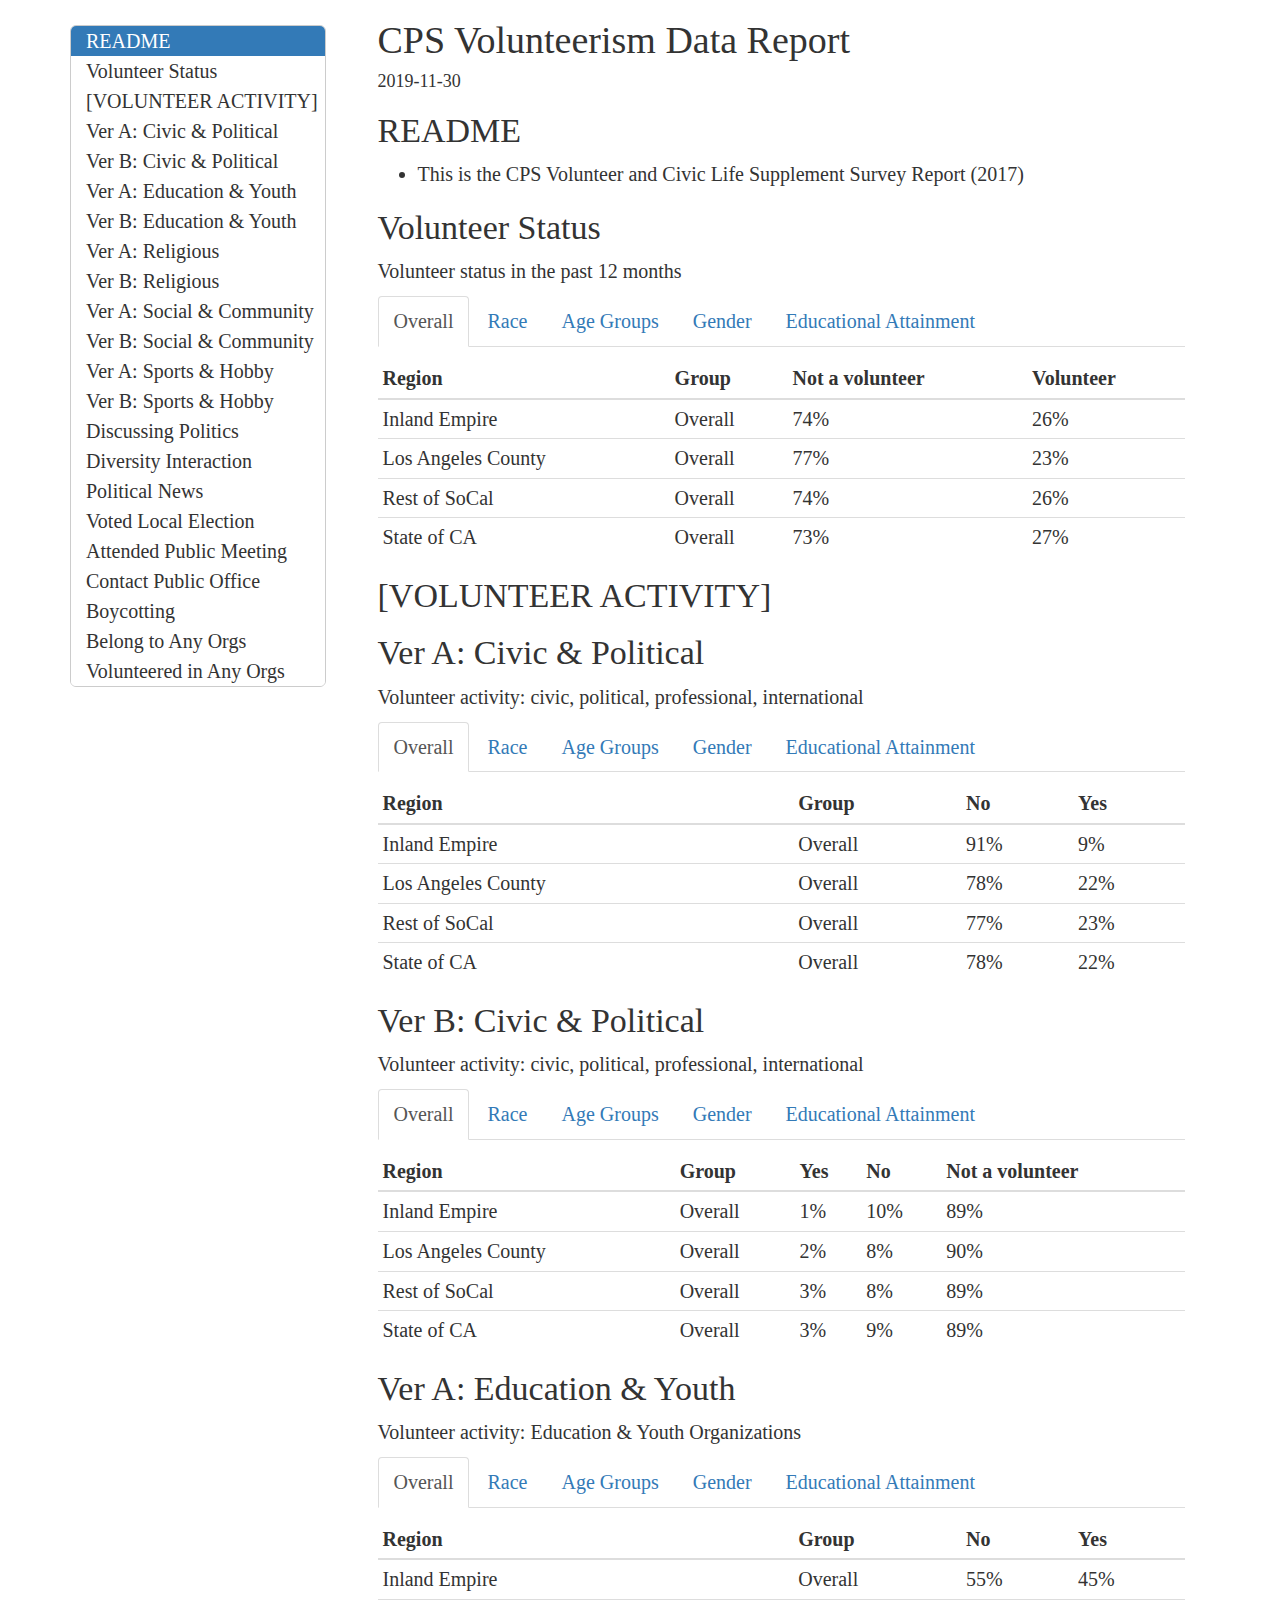
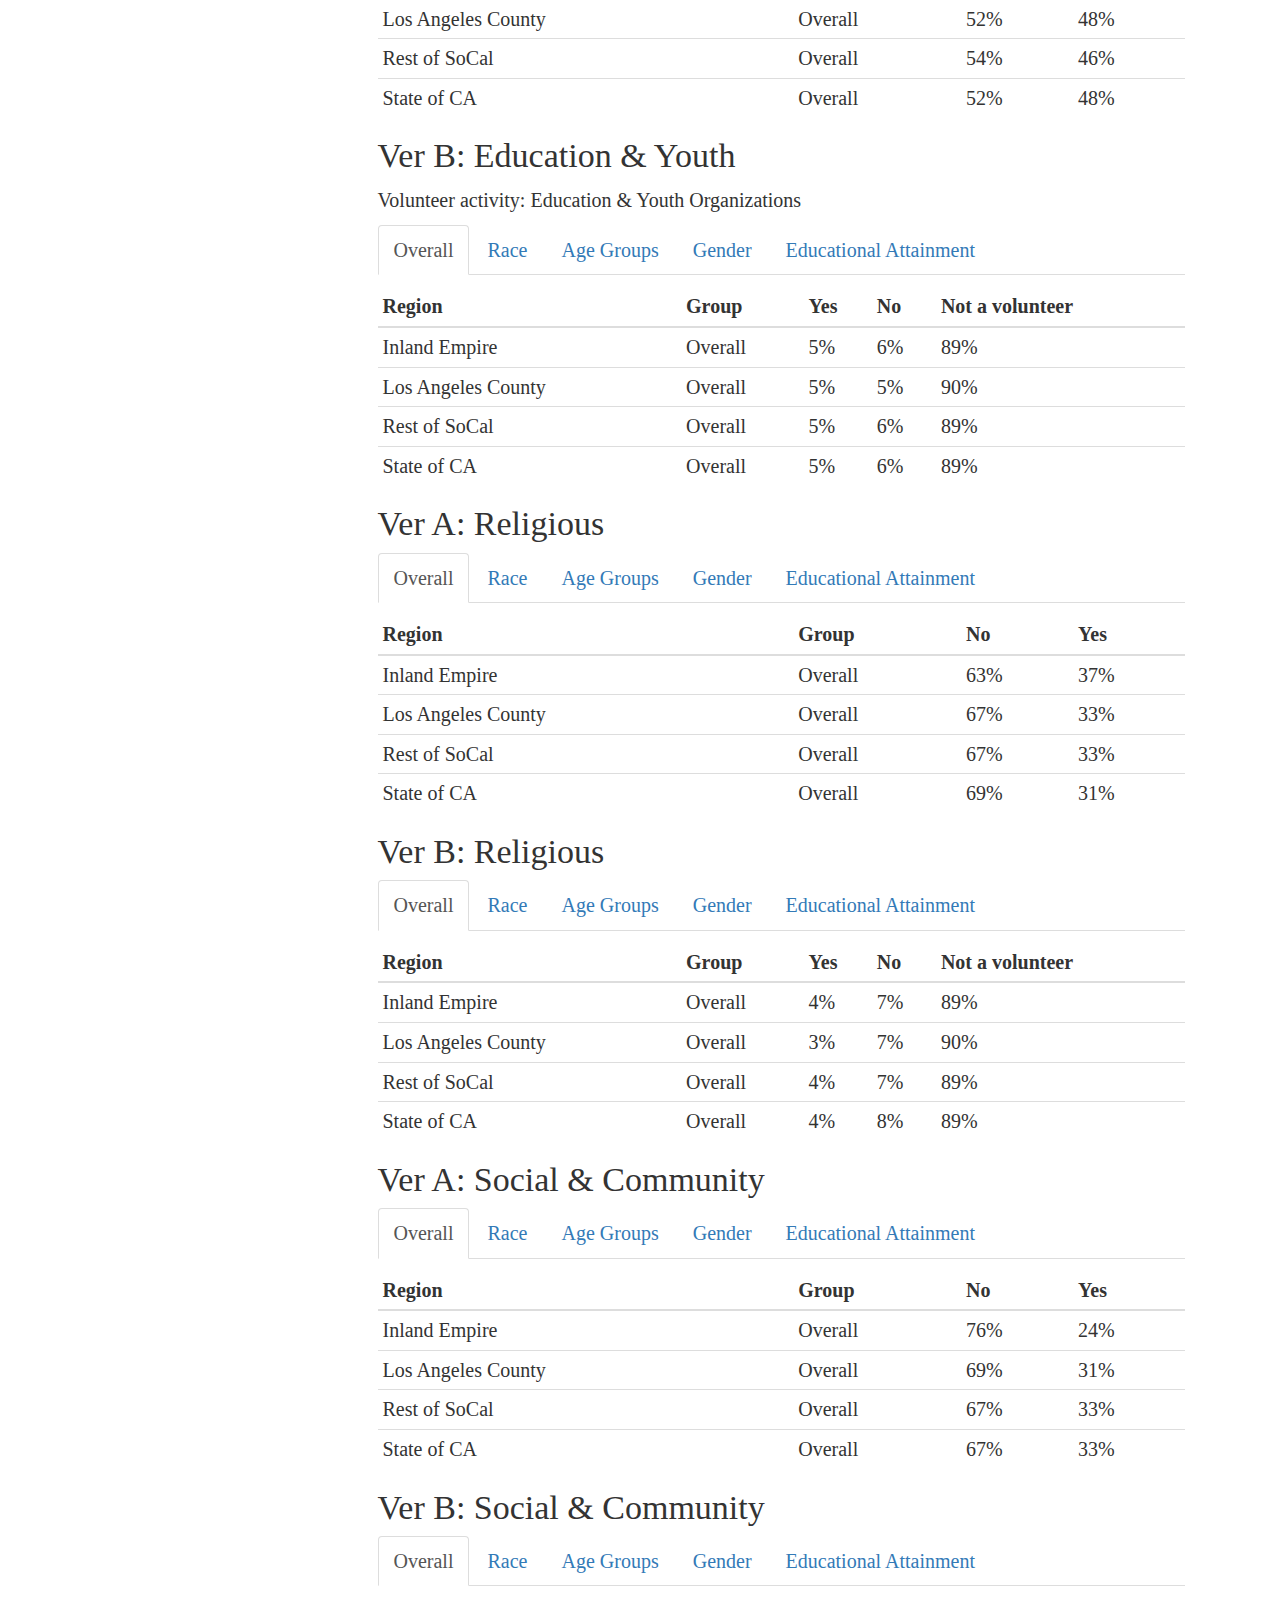
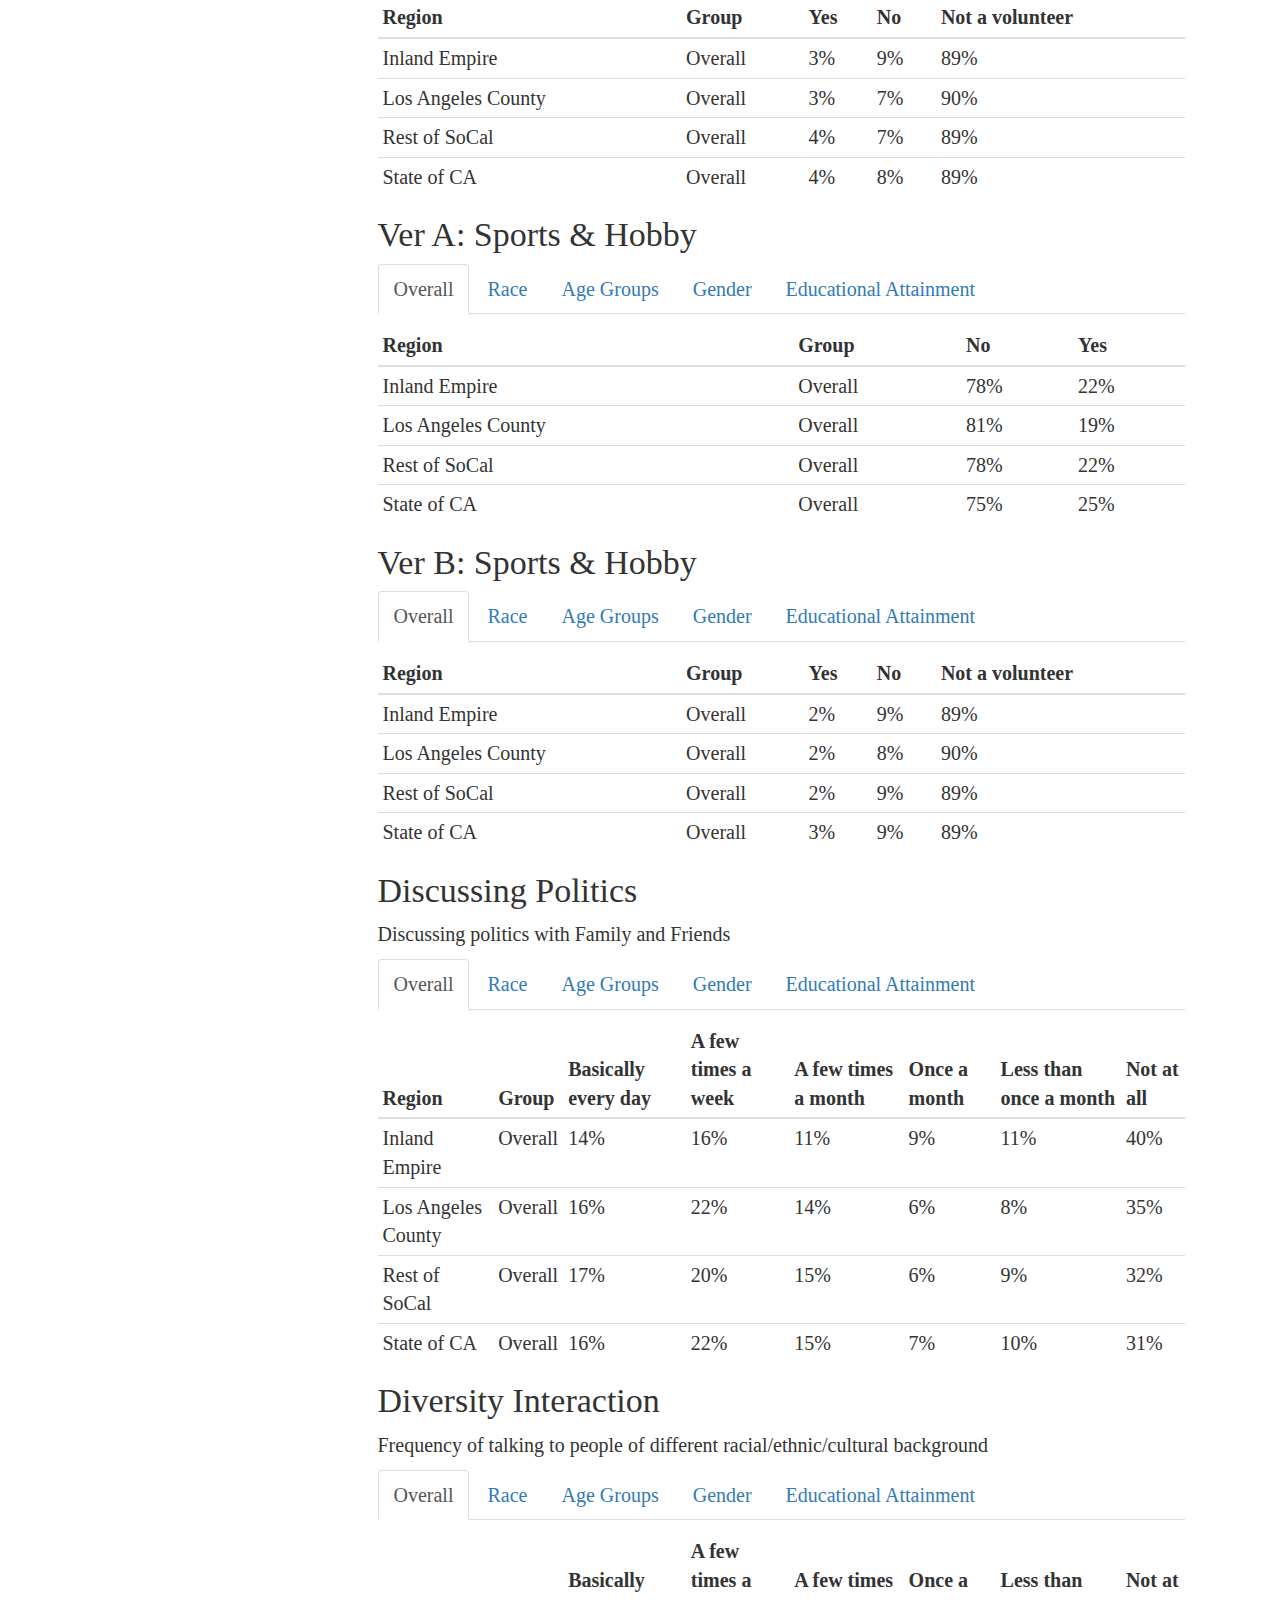
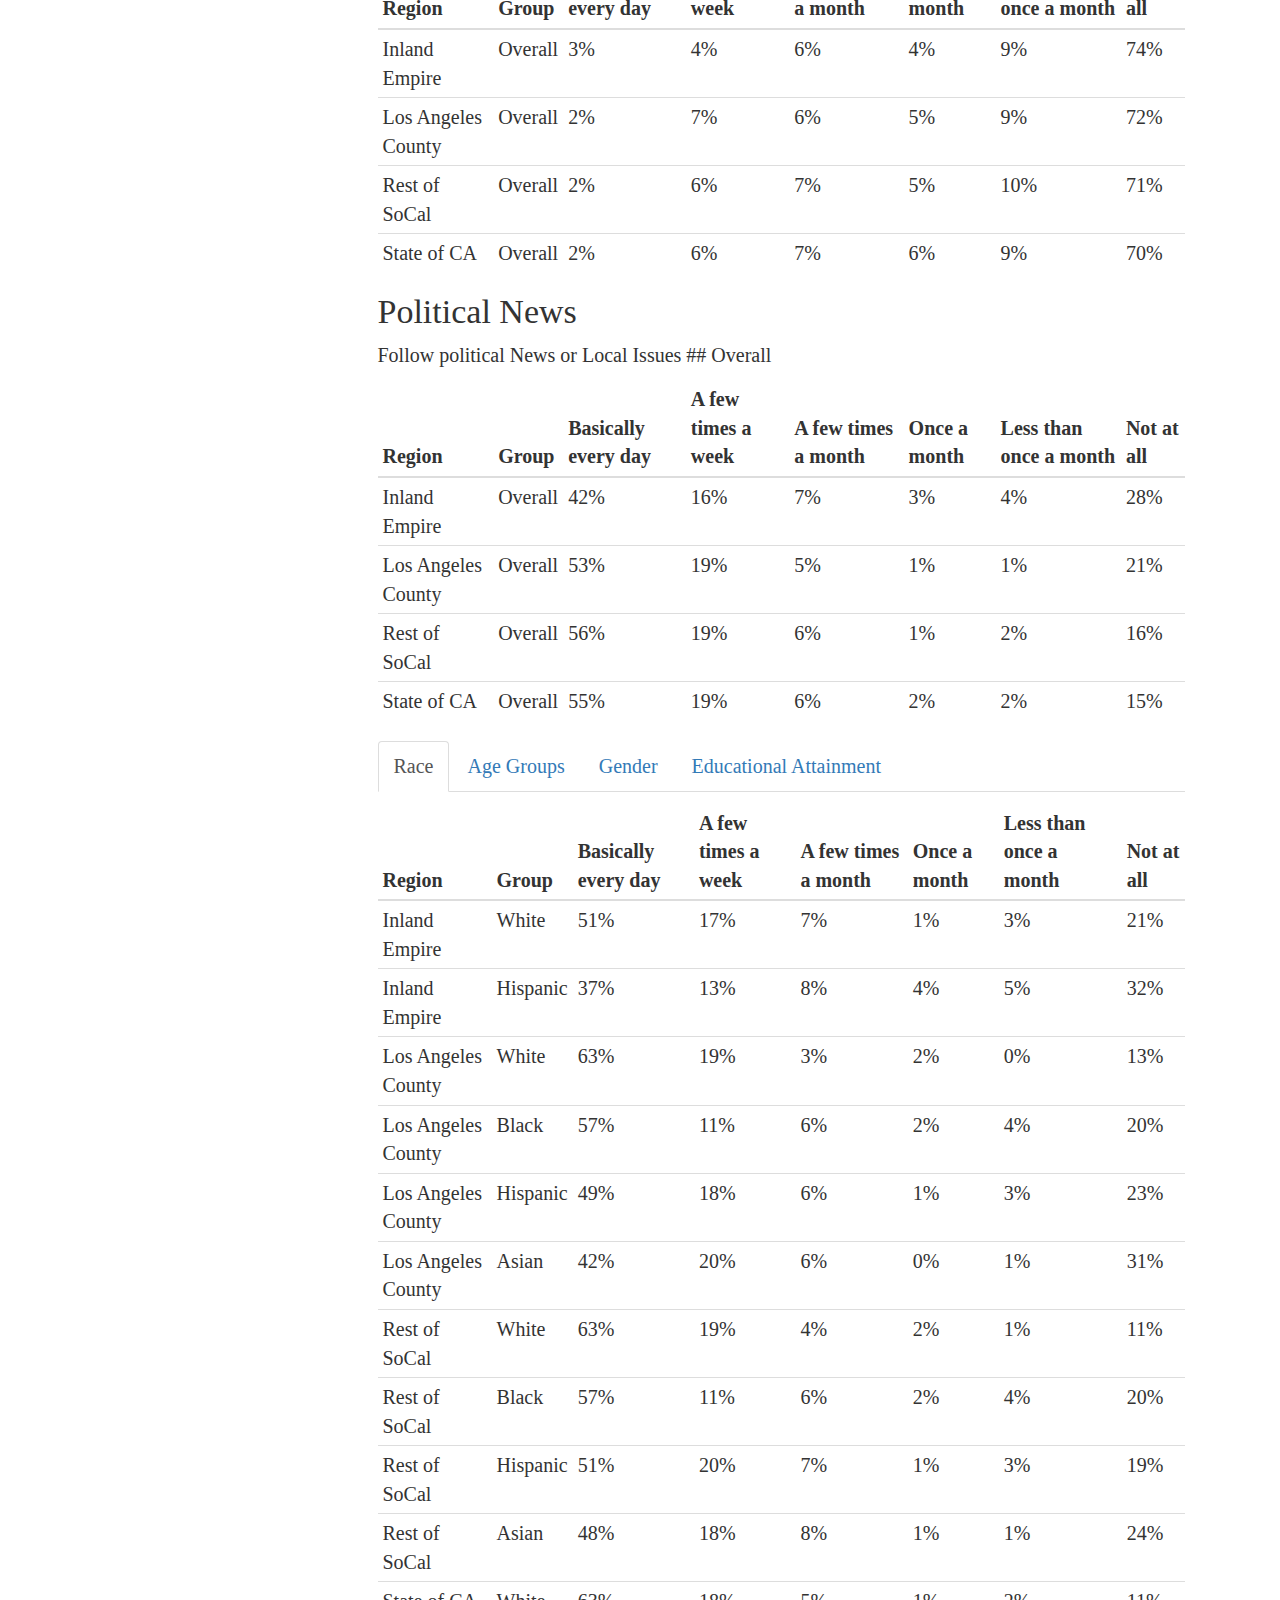
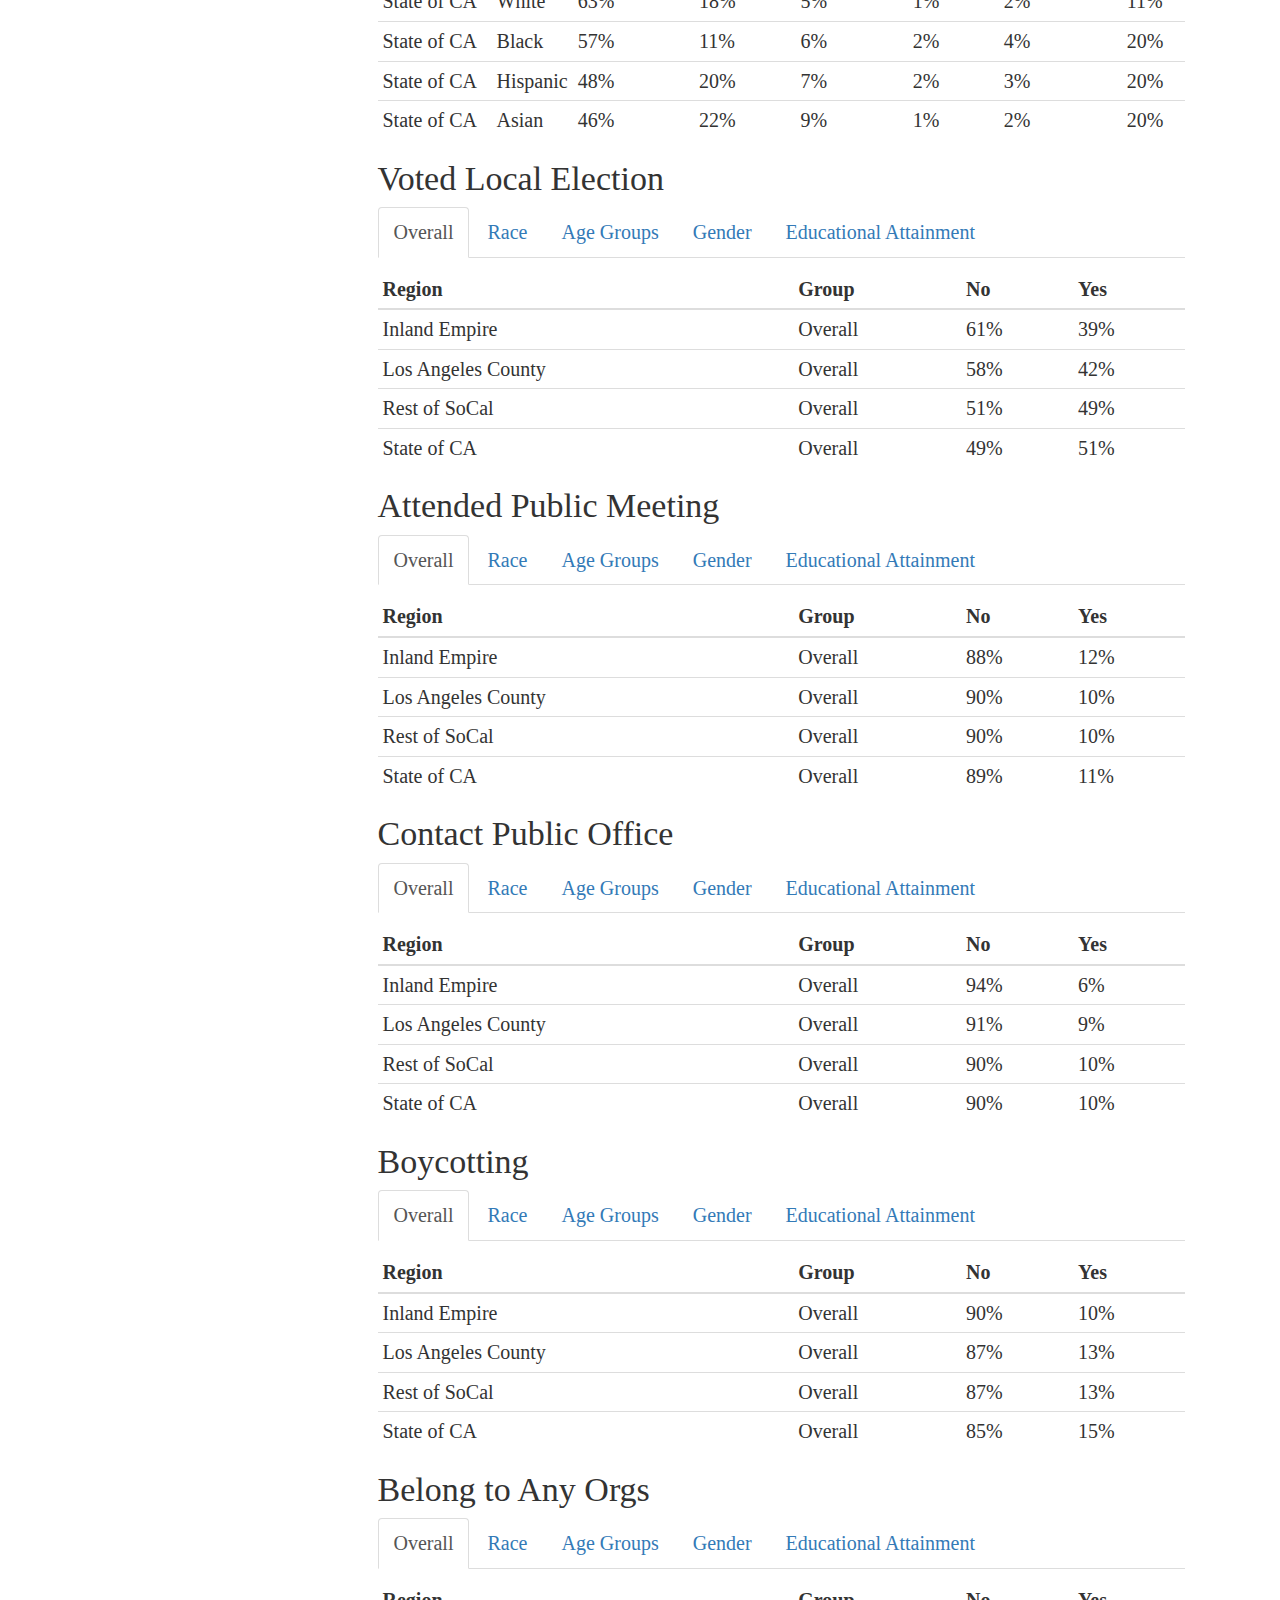
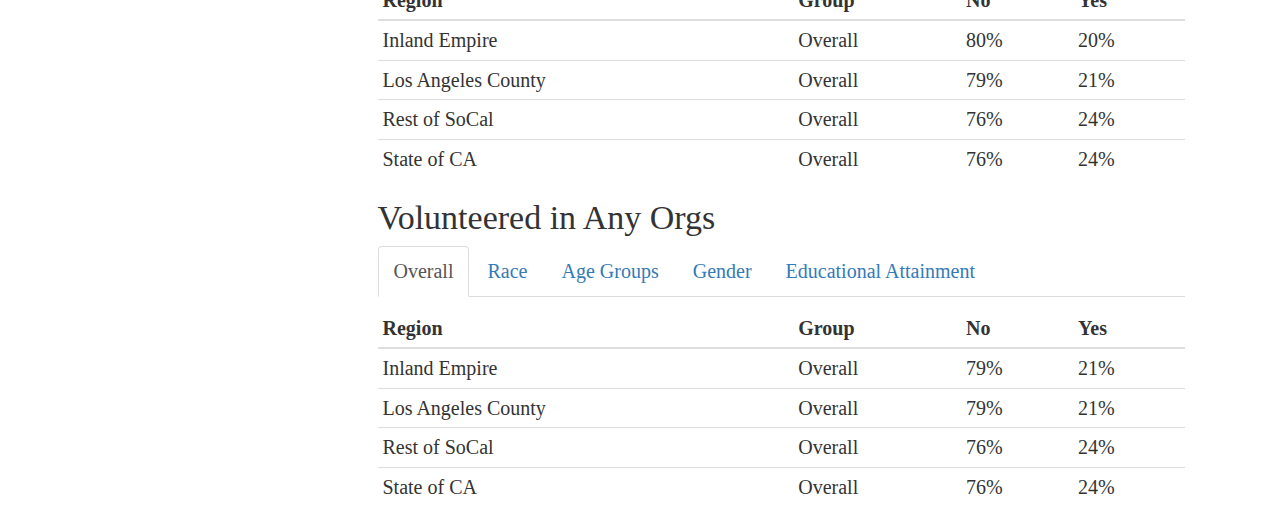
